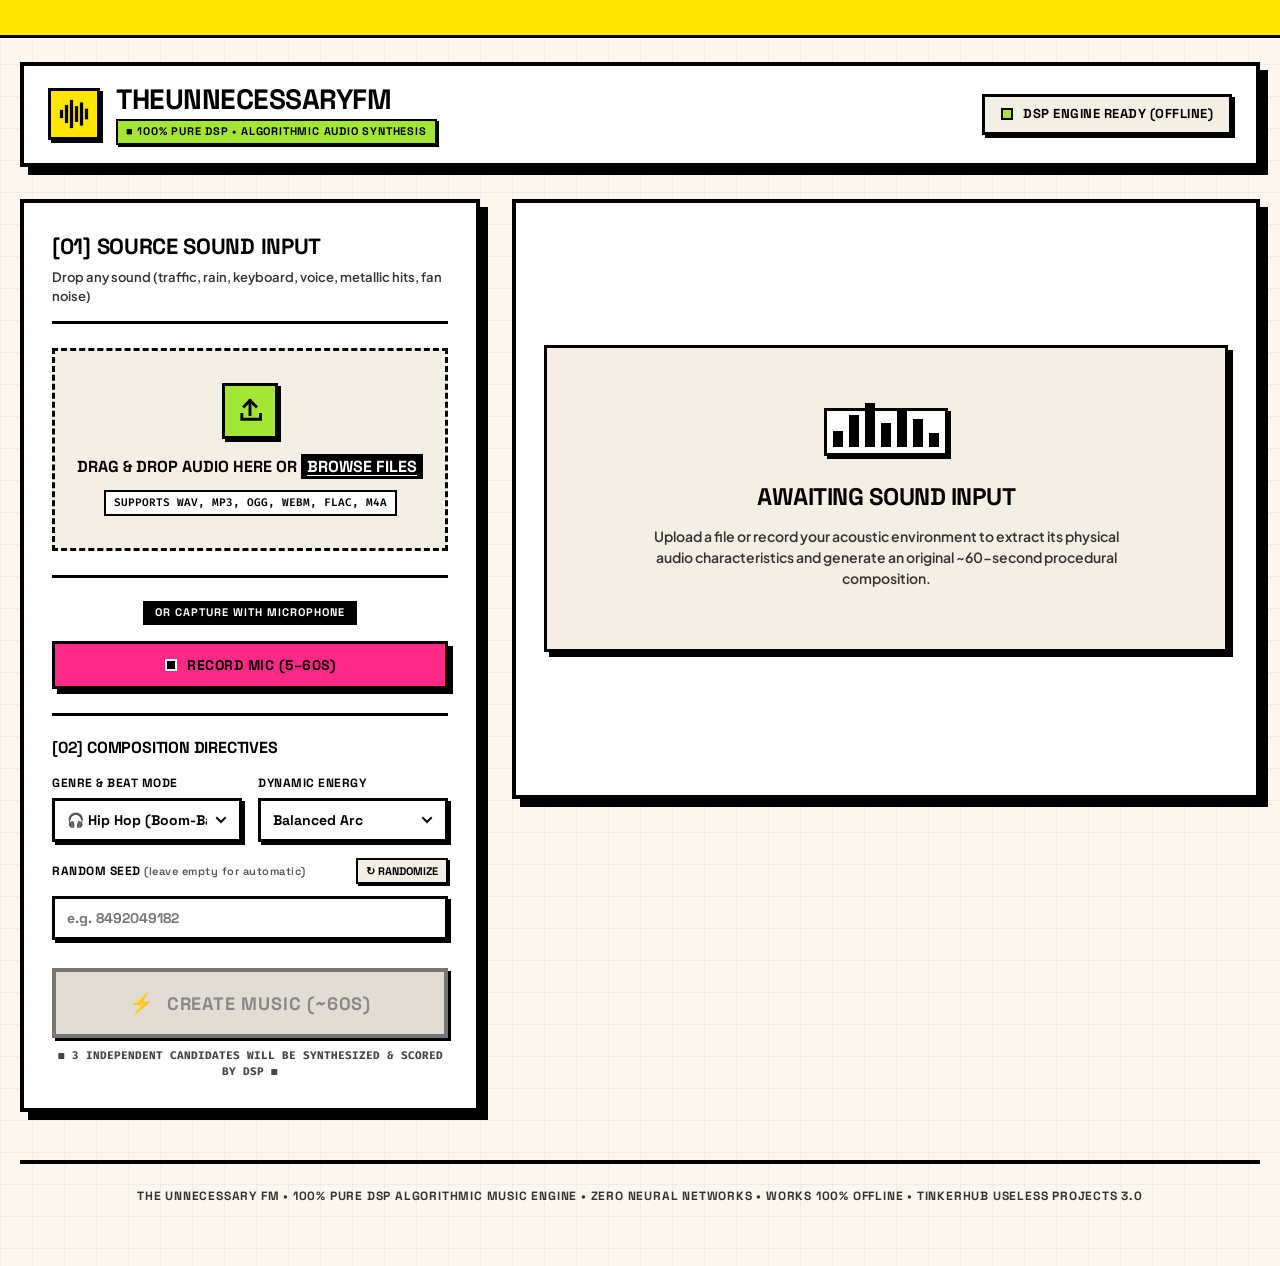
==== frontend/index.html @ 25e58068 "feat: added hiphop and other modes Co-Authored-By: Nayana Pottekad <261432731+nayanapottekkad@users." ====
<!DOCTYPE html>
<html lang="en">

<head>
  <meta charset="UTF-8">
  <meta name="viewport" content="width=device-width, initial-scale=1.0">
  <title>TheUnnecessaryFM — 100% Algorithmic Procedural Audio Transformer</title>
  <meta name="description"
    content="Converts any arbitrary noise or audio recording into an enjoyable ~1-minute musical composition using only DSP, signal processing, and procedural music generation. No AI, no neural models.">
  <link rel="preconnect" href="https://fonts.googleapis.com">
  <link rel="preconnect" href="https://fonts.gstatic.com" crossorigin>
  <link
    href="https://fonts.googleapis.com/css2?family=Fira+Code:wght@500;600;700&family=Plus+Jakarta+Sans:wght@500;600;700;800&family=Space+Grotesk:wght@500;700;800;900&display=swap"
    rel="stylesheet">
  <link rel="stylesheet" href="style.css">
</head>

<body>
  <!-- Neo-Brutalist Marquee / Ticker Header -->
  <div class="marquee-banner">
    <div class="marquee-content">
      &#x26A1; THE UNNECESSARY FM &bull; 100% PURE DSP &bull; ZERO NEURAL NETWORKS &bull; ZERO AI HALLUCINATIONS &bull; ARBITRARY NOISE IN &rarr; ~60S COMPOSITION OUT &bull; PROCEDURAL HARMONIC SYNTHESIS &bull; 100% OFFLINE &bull; TINKERHUB USELESS PROJECTS 3.0 &bull;
    </div>
  </div>

  <!-- Toast Notification Container -->
  <div id="toastContainer" class="toast-container" aria-live="polite"></div>

  <div class="app-container">
    <!-- Main App Navigation / Header -->
    <header class="app-header">
      <div class="brand">
        <div class="brand-icon">
          <svg viewBox="0 0 24 24" fill="none" stroke="currentColor" stroke-width="2.6" stroke-linecap="square"
            stroke-linejoin="miter">
            <path d="M2 10v4"></path>
            <path d="M6 6v12"></path>
            <path d="M10 2v20"></path>
            <path d="M14 7v10"></path>
            <path d="M18 4v16"></path>
            <path d="M22 9v6"></path>
          </svg>
        </div>
        <div class="brand-text">
          <h1>TheUnnecessaryFM</h1>
          <span class="badge badge-dsp">&#9632; 100% PURE DSP &bull; ALGORITHMIC AUDIO SYNTHESIS</span>
        </div>
      </div>
      <div class="header-status">
        <span class="status-indicator"></span>
        <span class="status-label">DSP ENGINE READY (OFFLINE)</span>
      </div>
    </header>

    <!-- Main Content Grid -->
    <main class="main-content">
      <!-- Left Column: Input & Directives -->
      <section class="card input-card">
        <div class="card-header">
          <h2>[01] SOURCE SOUND INPUT</h2>
          <p class="subtitle">Drop any sound (traffic, rain, keyboard, voice, metallic hits, fan noise)</p>
        </div>

        <!-- Drop Zone / File Input -->
        <div class="drop-zone" id="dropZone">
          <input type="file" id="audioFileInput" accept="audio/*,video/*" class="file-input-hidden">
          <div class="drop-zone-content" id="dropZoneContent">
            <div class="upload-icon-circle">
              <svg viewBox="0 0 24 24" fill="none" stroke="currentColor" stroke-width="2.5" stroke-linecap="square"
                stroke-linejoin="miter">
                <path d="M21 15v4H5v-4"></path>
                <polyline points="17 8 12 3 7 8"></polyline>
                <line x1="12" y1="3" x2="12" y2="15"></line>
              </svg>
            </div>
            <p class="drop-prompt"><strong>DRAG &amp; DROP AUDIO HERE</strong> OR <span class="highlight">BROWSE FILES</span></p>
            <span class="file-hint">SUPPORTS WAV, MP3, OGG, WEBM, FLAC, M4A</span>
          </div>

          <!-- File Info Pill (Shown when file is chosen) -->
          <div class="selected-file-pill hidden" id="selectedFilePill">
            <span class="file-icon">&#9835;</span>
            <div class="file-details">
              <span class="selected-name" id="selectedFileName">filename.wav</span>
              <span class="selected-size" id="selectedFileSize">0.0 MB</span>
            </div>
            <button type="button" class="btn-remove" id="btnRemoveFile" title="Remove File">&times;</button>
          </div>
        </div>

        <!-- Microphone Recording Section -->
        <div class="mic-section">
          <div class="mic-header">
            <span class="divider-text">OR CAPTURE WITH MICROPHONE</span>
          </div>
          <div class="mic-controls">
            <button type="button" class="btn btn-mic" id="btnRecord">
              <span class="record-dot"></span>
              <span id="recordBtnText">Record Mic (5–60s)</span>
            </button>
            <div class="rec-timer hidden" id="recTimer">
              <span class="rec-pulse"></span>
              <span id="recTimeDisplay">00:00</span>
              <span class="rec-max">/ 01:00 MAX</span>
            </div>
          </div>
          <canvas id="liveMicCanvas" class="live-mic-canvas hidden" width="360" height="44"></canvas>
        </div>

        <!-- Composition Parameters -->
        <div class="params-section">
          <h3>[02] COMPOSITION DIRECTIVES</h3>
          <div class="param-grid">
            <div class="param-group">
              <label for="beatSelect">Genre &amp; Beat Mode</label>
              <select id="beatSelect" class="form-select">
                <option value="hiphop" selected>&#x1F3A7; Hip Hop (Boom-Bap, Lo-Fi &amp; Swung Chops)</option>
                <option value="rap">&#x1F525; Rap / Trap (808 Sub-Bass, Rolling Hats &amp; Claps)</option>
                <option value="pop">&#x2728; Pop (Punchy 4-on-the-Floor, Hooks &amp; Disco Pulse)</option>
                <option value="minimal">&#x1F9E9; Minimal (Atmospheric 40-60% Groove)</option>
                <option value="rhythmic">&#x1F941; Rhythmic Pulse (Driving Upbeat)</option>
                <option value="light_percussion">&#x1F3B6; Light Percussion (Organic Foley)</option>
                <option value="none">&#x1F30C; No Drums (Ambient Drone)</option>
              </select>
            </div>

            <div class="param-group">
              <label for="energySelect">Dynamic Energy</label>
              <select id="energySelect" class="form-select">
                <option value="balanced" selected>Balanced Arc</option>
                <option value="low">Subtle &amp; Ambient</option>
                <option value="high">High Dynamics</option>
              </select>
            </div>
          </div>

          <div class="param-group seed-group">
            <div class="seed-header">
              <label for="seedInput">Random Seed <span class="label-hint">(leave empty for automatic)</span></label>
              <button type="button" class="btn-text-action" id="btnRandomizeSeed">&#x21bb; Randomize</button>
            </div>
            <input type="number" id="seedInput" class="form-input" placeholder="e.g. 8492049182">
          </div>
        </div>

        <!-- Generate CTA Button -->
        <div class="action-section">
          <button type="button" class="btn btn-generate" id="btnGenerate" disabled>
            <span class="btn-sparkle">&#x26A1;</span>
            <span>CREATE MUSIC (~60s)</span>
          </button>
          <div class="generate-subtext">&#9632; 3 independent candidates will be synthesized &amp; scored by DSP &#9632;</div>
        </div>
      </section>

      <!-- Right Column: Results & DNA Visualizer -->
      <section class="card result-card" id="resultCard">
        <!-- Initial Empty Placeholder -->
        <div class="empty-state" id="emptyState">
          <div class="empty-visual">
            <div class="sound-bars">
              <span></span><span></span><span></span><span></span><span></span><span></span><span></span>
            </div>
          </div>
          <h3>Awaiting Sound Input</h3>
          <p>Upload a file or record your acoustic environment to extract its physical audio characteristics and generate an original ~60-second procedural composition.</p>
        </div>

        <!-- Processing State -->
        <div class="processing-state hidden" id="processingState">
          <div class="spinner-container">
            <div class="circular-spinner"></div>
            <span class="progress-percent" id="progressPercent">15%</span>
          </div>
          <h3 id="progressStage">Analyzing spectral, harmonic &amp; rhythmic DNA...</h3>
          <p class="processing-hint">Rendering resonant filter banks, granular clouds, and multi-track stems across 3 candidate variations.</p>
          <div class="progress-bar-track">
            <div class="progress-bar-fill" id="progressBarFill"></div>
          </div>
        </div>

        <!-- Active Results Display -->
        <div class="results-display hidden" id="resultsDisplay">
          <!-- Candidate Switcher Header -->
          <div class="candidate-bar">
            <span class="candidate-title">COMPOSITION CANDIDATES:</span>
            <div class="candidate-tabs" id="candidateTabs">
              <button type="button" class="cand-tab active" data-index="0">Candidate A <span
                  class="tag-winner">WINNER</span></button>
              <button type="button" class="cand-tab" data-index="1">Candidate B</button>
              <button type="button" class="cand-tab" data-index="2">Candidate C</button>
            </div>
          </div>

          <!-- Winner / Active Candidate Info Banner -->
          <div class="composition-meta-banner">
            <div class="meta-item">
              <span class="meta-label">GENRE MODE</span>
              <span class="meta-val highlight" id="metaGenre">Hip Hop</span>
            </div>
            <div class="meta-item">
              <span class="meta-label">TEMPO</span>
              <span class="meta-val" id="metaTempo">94 BPM</span>
            </div>
            <div class="meta-item">
              <span class="meta-label">SCALE</span>
              <span class="meta-val highlight" id="metaScale">D Minor</span>
            </div>
            <div class="meta-item">
              <span class="meta-label">DURATION</span>
              <span class="meta-val" id="metaDuration">61.5 sec</span>
            </div>
            <div class="meta-item">
              <span class="meta-label">SOURCE MATERIAL</span>
              <span class="meta-val tag-winner" id="metaSourceRatio">100%</span>
            </div>
            <div class="meta-item">
              <span class="meta-label">SYNTHETIC</span>
              <span class="meta-val" id="metaSynthRatio">0%</span>
            </div>
            <div class="meta-item">
              <span class="meta-label">DSP SCORE</span>
              <span class="meta-val score-val" id="metaScore">68.4 / 100</span>
            </div>
            <div class="meta-item">
              <span class="meta-label">SEED</span>
              <span class="meta-val code-font" id="metaSeed">49201948</span>
            </div>
          </div>

          <!-- Dual Waveforms: Source vs Transformed -->
          <div class="waveforms-container">
            <!-- Source Waveform -->
            <div class="waveform-block source-block">
              <div class="wf-header">
                <span class="wf-title">
                  <span class="wf-tag tag-src">SOURCE AUDIO</span>
                  <span id="srcNameDisplay">rain_sample.wav</span>
                </span>
                <span class="wf-time" id="srcTimeDisplay">00:00 / 00:00</span>
              </div>
              <div class="wf-canvas-wrapper" id="srcCanvasWrapper">
                <canvas id="srcWaveformCanvas" width="700" height="70"></canvas>
                <div class="playhead" id="srcPlayhead"></div>
              </div>
              <div class="wf-controls">
                <button type="button" class="btn-play-small" id="btnPlaySource">
                  <span id="srcPlayIcon">&#9658;</span> <span id="srcPlayText">Play Source</span>
                </button>
              </div>
            </div>

            <div class="transformation-arrow">
              <span class="arrow-line"></span>
              <span class="arrow-badge">&darr; 100% ALGORITHMIC DSP TRANSFORMATION &darr;</span>
              <span class="arrow-line"></span>
            </div>

            <!-- Result Musical Waveform -->
            <div class="waveform-block result-block">
              <div class="wf-header">
                <span class="wf-title">
                  <span class="wf-tag tag-res">TRANSFORMED COMPOSITION</span>
                  <span id="resFormDisplay">Intro &rarr; A &rarr; B &rarr; A &rarr; Outro</span>
                </span>
                <span class="wf-time" id="resTimeDisplay">00:00 / 01:00</span>
              </div>
              <div class="wf-canvas-wrapper" id="resCanvasWrapper">
                <canvas id="resWaveformCanvas" width="700" height="90"></canvas>
                <div class="playhead" id="resPlayhead"></div>
              </div>
              <div class="wf-controls main-controls">
                <button type="button" class="btn btn-play-main" id="btnPlayResult">
                  <span id="resPlayIcon">&#9658;</span> <span id="resPlayText">Play Composition</span>
                </button>
                <a id="btnDownload" class="btn btn-download" download="unnecessaryfm_composition.wav" href="#">
                  &#x2913; Download Master WAV
                </a>
              </div>
            </div>
          </div>

          <!-- Acoustic DNA Panel -->
          <div class="dna-panel">
            <div class="dna-header">
              <h3>Acoustic DNA Analysis &amp; Stems</h3>
              <span class="category-pill" id="catPill">TEXTURAL</span>
            </div>

            <div class="dna-grid">
              <!-- Feature Meters -->
              <div class="dna-meters">
                <div class="meter-row">
                  <span class="m-label">Rhythmic Density</span>
                  <div class="meter-bar">
                    <div class="meter-fill" id="meterRhythm" style="width: 30%;"></div>
                  </div>
                  <span class="m-val" id="valRhythm">0.40</span>
                </div>
                <div class="meter-row">
                  <span class="m-label">Harmonicity</span>
                  <div class="meter-bar">
                    <div class="meter-fill fill-cyan" id="meterHarmonic" style="width: 65%;"></div>
                  </div>
                  <span class="m-val" id="valHarmonic">0.65</span>
                </div>
                <div class="meter-row">
                  <span class="m-label">Noisiness / Texture</span>
                  <div class="meter-bar">
                    <div class="meter-fill fill-amber" id="meterTexture" style="width: 80%;"></div>
                  </div>
                  <span class="m-val" id="valTexture">0.80</span>
                </div>
                <div class="meter-row">
                  <span class="m-label">Spectral Brightness</span>
                  <div class="meter-bar">
                    <div class="meter-fill fill-purple" id="meterEnergy" style="width: 50%;"></div>
                  </div>
                  <span class="m-val" id="valEnergy">0.50</span>
                </div>
              </div>

              <!-- Composition Breakdown -->
              <div class="dna-breakdown">
                <ul class="breakdown-list">
                  <li><strong>Detected Pitch:</strong> <span id="dnaDetectedPitch">None (Tuned Resonators Applied)</span></li>
                  <li><strong>Source Stems:</strong> <span id="dnaActiveStems">Source Bed, Movement, Organic Groove, Accents, Resonance</span></li>
                  <li><strong>Source Palette:</strong> <span id="dnaPaletteSlices">48 slices (Impacts, Pulses, Movements, Beds)</span></li>
                  <li><strong>Classification Logic:</strong> <span id="dnaClassReason">High spectral flatness &amp; low harmonicity</span></li>
                  <li><strong>Arrangement Form:</strong> <span id="dnaFormName">Atmosphere &rarr; Pulse &rarr; Space &rarr; Climax &rarr; Resolution</span></li>
                </ul>
              </div>
            </div>
          </div>

          <!-- Regenerate / Variation Button -->
          <div class="regenerate-bar">
            <button type="button" class="btn btn-secondary" id="btnRegenerateNew">
              &#x21bb; Generate 3 New Variations from this Source
            </button>
          </div>
        </div>
      </section>
    </main>

    <!-- Hidden Audio Elements -->
    <audio id="sourceAudioPlayer" preload="auto"></audio>
    <audio id="resultAudioPlayer" preload="auto"></audio>

    <!-- App Footer -->
    <footer class="app-footer">
      <p>THE UNNECESSARY FM &bull; 100% PURE DSP ALGORITHMIC MUSIC ENGINE &bull; ZERO NEURAL NETWORKS &bull; WORKS 100% OFFLINE &bull; TINKERHUB USELESS PROJECTS 3.0</p>
    </footer>
  </div>

  <script src="app.js"></script>
</body>

</html>
---- frontend/style.css ----
/* ==========================================================================
   THE UNNECESSARY FM — AUTHENTIC NEO-BRUTALIST DESIGN SYSTEM
   Thick black borders • Hard offset shadows • Zero border-radius
   Flat solid colors • High contrast • Chunky physical micro-interactions
   ========================================================================== */

/* --------------------------------------------------------------------------
   0. DESIGN TOKENS & VARIABLES
   -------------------------------------------------------------------------- */
:root {
  /* Surface & Background */
  --bg-page: #fbf7ee;
  --bg-card: #ffffff;
  --bg-subtle: #f4efe4;
  --bg-alt: #eee8d8;
  
  /* Primary & Borders */
  --black: #000000;
  --white: #ffffff;
  --border-thick: 3px solid #000000;
  --border-hero: 4px solid #000000;
  --border-sm: 2px solid #000000;

  /* Hard Offset Shadows */
  --shadow-xs: 2px 2px 0 #000000;
  --shadow-sm: 3px 3px 0 #000000;
  --shadow-md: 5px 5px 0 #000000;
  --shadow-lg: 8px 8px 0 #000000;
  --shadow-xl: 12px 12px 0 #000000;

  /* Neo-Brutalist Color Palette */
  --yellow: #ffe600;
  --lime: #a3e635;
  --blue: #0052ff;
  --pink: #ff2a85;
  --orange: #ff6b00;
  --red: #ff3333;
  --green: #16a34a;

  /* Typography */
  --font-heading: 'Space Grotesk', 'Outfit', -apple-system, BlinkMacSystemFont, sans-serif;
  --font-body: 'Plus Jakarta Sans', 'Space Grotesk', -apple-system, BlinkMacSystemFont, sans-serif;
  --font-mono: 'Fira Code', monospace;

  /* Radius: Strictly Zero */
  --radius: 0px;
}

/* --------------------------------------------------------------------------
   1. GLOBAL RESET & BASE STYLES
   -------------------------------------------------------------------------- */
*, *::before, *::after {
  box-sizing: border-box;
  margin: 0;
  padding: 0;
  border-radius: 0 !important; /* Strict Neo-Brutalist zero radius */
}

html {
  font-size: 16px;
  scroll-behavior: smooth;
  -webkit-text-size-adjust: 100%;
}

body {
  background-color: var(--bg-page);
  color: var(--black);
  font-family: var(--font-body);
  font-weight: 500;
  line-height: 1.45;
  min-height: 100vh;
  position: relative;
  overflow-x: hidden;
  /* Subtle brutalist grid pattern */
  background-image: 
    linear-gradient(to right, rgba(0, 0, 0, 0.04) 1px, transparent 1px),
    linear-gradient(to bottom, rgba(0, 0, 0, 0.04) 1px, transparent 1px);
  background-size: 32px 32px;
}

/* Utility Helpers */
.hidden {
  display: none !important;
}

/* --------------------------------------------------------------------------
   2. NEO-BRUTALIST MARQUEE / TICKER BANNER
   -------------------------------------------------------------------------- */
.marquee-banner {
  background: var(--yellow);
  color: var(--black);
  border-bottom: var(--border-thick);
  font-family: var(--font-heading);
  font-weight: 800;
  font-size: 13px;
  text-transform: uppercase;
  letter-spacing: 1px;
  padding: 8px 0;
  overflow: hidden;
  white-space: nowrap;
  display: flex;
  user-select: none;
}

.marquee-content {
  display: inline-block;
  animation: marquee-scroll 24s linear infinite;
  padding-left: 100%;
}

@keyframes marquee-scroll {
  0% { transform: translate3d(0, 0, 0); }
  100% { transform: translate3d(-100%, 0, 0); }
}

/* --------------------------------------------------------------------------
   3. APP CONTAINER & LAYOUT
   -------------------------------------------------------------------------- */
.app-container {
  max-width: 1400px;
  margin: 0 auto;
  padding: 24px 20px 60px;
  position: relative;
  z-index: 1;
}

/* --------------------------------------------------------------------------
   4. NAVIGATION / APP HEADER
   -------------------------------------------------------------------------- */
.app-header {
  display: flex;
  justify-content: space-between;
  align-items: center;
  background: var(--bg-card);
  border: var(--border-hero);
  box-shadow: var(--shadow-lg);
  padding: 18px 24px;
  margin-bottom: 32px;
  gap: 16px;
  flex-wrap: wrap;
}

.brand {
  display: flex;
  align-items: center;
  gap: 16px;
}

.brand-icon {
  width: 52px;
  height: 52px;
  background: var(--yellow);
  border: var(--border-thick);
  box-shadow: var(--shadow-sm);
  display: flex;
  align-items: center;
  justify-content: center;
  color: var(--black);
  flex-shrink: 0;
}

.brand-icon svg {
  width: 30px;
  height: 30px;
}

.brand-text h1 {
  font-family: var(--font-heading);
  font-size: 28px;
  font-weight: 800;
  text-transform: uppercase;
  letter-spacing: -0.5px;
  line-height: 1.1;
  color: var(--black);
}

.badge-dsp {
  font-family: var(--font-heading);
  font-size: 11px;
  font-weight: 800;
  letter-spacing: 0.8px;
  text-transform: uppercase;
  color: var(--black);
  background: var(--lime);
  border: var(--border-sm);
  box-shadow: 2px 2px 0 #000;
  padding: 3px 8px;
  display: inline-block;
  margin-top: 4px;
}

.header-status {
  display: flex;
  align-items: center;
  gap: 10px;
  background: var(--bg-subtle);
  border: var(--border-thick);
  box-shadow: var(--shadow-sm);
  padding: 8px 16px;
  font-family: var(--font-heading);
  font-weight: 700;
  font-size: 13px;
  text-transform: uppercase;
  letter-spacing: 0.5px;
}

.status-indicator {
  width: 12px;
  height: 12px;
  background: var(--lime);
  border: 2px solid var(--black);
  display: inline-block;
  animation: pulse-square 2s infinite ease-in-out;
}

@keyframes pulse-square {
  0%, 100% { transform: scale(1); }
  50% { transform: scale(1.15); background: var(--yellow); }
}

/* --------------------------------------------------------------------------
   5. MAIN GRID LAYOUT
   -------------------------------------------------------------------------- */
.main-content {
  display: grid;
  grid-template-columns: 460px 1fr;
  gap: 32px;
  align-items: start;
}

/* --------------------------------------------------------------------------
   6. CARDS (NEO-BRUTALIST BLOCKS)
   -------------------------------------------------------------------------- */
.card {
  background: var(--bg-card);
  border: var(--border-hero);
  box-shadow: var(--shadow-lg);
  padding: 28px;
  position: relative;
}

.card-header {
  border-bottom: var(--border-thick);
  padding-bottom: 16px;
  margin-bottom: 24px;
}

.card-header h2 {
  font-family: var(--font-heading);
  font-size: 22px;
  font-weight: 800;
  text-transform: uppercase;
  letter-spacing: -0.3px;
  color: var(--black);
  display: flex;
  align-items: center;
  gap: 8px;
}

.card-header .subtitle {
  font-size: 13px;
  font-weight: 600;
  color: #333333;
  margin-top: 6px;
  line-height: 1.4;
}

/* --------------------------------------------------------------------------
   7. FILE DROP ZONE & UPLOAD
   -------------------------------------------------------------------------- */
.drop-zone {
  background: var(--bg-subtle);
  border: 3px dashed var(--black);
  padding: 32px 20px;
  text-align: center;
  cursor: pointer;
  position: relative;
  transition: transform 0.15s ease, background 0.15s ease;
}

.drop-zone:hover,
.drop-zone.dragover {
  background: var(--yellow);
  border-style: solid;
  transform: translate(2px, 2px);
  box-shadow: var(--shadow-sm);
}

.file-input-hidden {
  display: none;
}

.upload-icon-circle {
  width: 56px;
  height: 56px;
  background: var(--lime);
  border: var(--border-thick);
  box-shadow: var(--shadow-sm);
  display: flex;
  align-items: center;
  justify-content: center;
  margin: 0 auto 16px;
  color: var(--black);
}

.upload-icon-circle svg {
  width: 28px;
  height: 28px;
}

.drop-prompt {
  font-family: var(--font-heading);
  font-size: 16px;
  font-weight: 700;
  color: var(--black);
  margin-bottom: 6px;
}

.drop-prompt .highlight {
  background: var(--black);
  color: var(--white);
  padding: 2px 6px;
  text-decoration: underline;
  text-underline-offset: 3px;
}

.file-hint {
  display: inline-block;
  font-family: var(--font-mono);
  font-size: 11px;
  font-weight: 600;
  background: var(--white);
  border: var(--border-sm);
  padding: 3px 8px;
  margin-top: 6px;
  text-transform: uppercase;
}

/* Selected File Pill */
.selected-file-pill {
  background: var(--lime);
  border: var(--border-thick);
  box-shadow: var(--shadow-md);
  padding: 14px 16px;
  display: flex;
  align-items: center;
  gap: 12px;
  text-align: left;
}

.file-icon {
  font-size: 24px;
  background: var(--white);
  border: var(--border-sm);
  width: 36px;
  height: 36px;
  display: flex;
  align-items: center;
  justify-content: center;
  flex-shrink: 0;
}

.file-details {
  flex: 1;
  overflow: hidden;
}

.selected-name {
  display: block;
  font-family: var(--font-heading);
  font-weight: 800;
  font-size: 14px;
  white-space: nowrap;
  overflow: hidden;
  text-overflow: ellipsis;
  color: var(--black);
}

.selected-size {
  display: block;
  font-family: var(--font-mono);
  font-size: 12px;
  font-weight: 700;
  color: #222;
}

.btn-remove {
  background: var(--red);
  color: var(--black);
  border: var(--border-thick);
  box-shadow: var(--shadow-xs);
  width: 32px;
  height: 32px;
  font-size: 20px;
  font-weight: 900;
  cursor: pointer;
  display: flex;
  align-items: center;
  justify-content: center;
  transition: transform 0.1s ease, box-shadow 0.1s ease;
}

.btn-remove:hover {
  transform: translate(1px, 1px);
  box-shadow: 1px 1px 0 #000;
}

.btn-remove:active {
  transform: translate(2px, 2px);
  box-shadow: 0 0 0 #000;
}

/* --------------------------------------------------------------------------
   8. MICROPHONE RECORDING SECTION
   -------------------------------------------------------------------------- */
.mic-section {
  margin-top: 24px;
  border-top: var(--border-thick);
  padding-top: 20px;
}

.mic-header {
  text-align: center;
  position: relative;
  margin-bottom: 16px;
}

.divider-text {
  background: var(--black);
  color: var(--white);
  font-family: var(--font-heading);
  font-size: 11px;
  font-weight: 800;
  letter-spacing: 1px;
  text-transform: uppercase;
  padding: 4px 12px;
  display: inline-block;
}

.mic-controls {
  display: flex;
  align-items: center;
  gap: 12px;
  flex-wrap: wrap;
}

.btn-mic {
  background: var(--pink);
  color: var(--black);
  border: var(--border-thick);
  box-shadow: var(--shadow-md);
  font-family: var(--font-heading);
  font-size: 14px;
  font-weight: 800;
  text-transform: uppercase;
  letter-spacing: 0.5px;
  padding: 12px 18px;
  display: flex;
  align-items: center;
  gap: 10px;
  cursor: pointer;
  flex: 1;
  justify-content: center;
  transition: transform 0.1s ease, box-shadow 0.1s ease;
}

.btn-mic:hover {
  transform: translate(2px, 2px);
  box-shadow: var(--shadow-sm);
  background: #ff4797;
}

.btn-mic:active {
  transform: translate(5px, 5px);
  box-shadow: 0 0 0 #000;
}

.btn-mic.recording {
  background: var(--red);
  color: var(--white);
  animation: pulse-bg 1s infinite alternate;
}

@keyframes pulse-bg {
  from { background: var(--red); }
  to { background: #cc0000; }
}

.record-dot {
  width: 12px;
  height: 12px;
  background: var(--black);
  border: 2px solid var(--white);
  display: inline-block;
}

.btn-mic.recording .record-dot {
  background: var(--white);
  border-color: var(--black);
}

.rec-timer {
  background: var(--white);
  border: var(--border-thick);
  box-shadow: var(--shadow-sm);
  padding: 8px 12px;
  display: flex;
  align-items: center;
  gap: 8px;
  font-family: var(--font-mono);
  font-weight: 700;
  font-size: 13px;
}

.rec-pulse {
  width: 8px;
  height: 8px;
  background: var(--red);
  border: 1px solid var(--black);
}

.rec-max {
  color: #666;
  font-size: 11px;
}

.live-mic-canvas {
  width: 100%;
  height: 44px;
  border: var(--border-thick);
  box-shadow: var(--shadow-sm);
  background: var(--white);
  margin-top: 12px;
  display: block;
}

/* --------------------------------------------------------------------------
   9. PARAMETERS & FORM CONTROLS
   -------------------------------------------------------------------------- */
.params-section {
  margin-top: 24px;
  border-top: var(--border-thick);
  padding-top: 20px;
}

.params-section h3 {
  font-family: var(--font-heading);
  font-size: 16px;
  font-weight: 800;
  text-transform: uppercase;
  letter-spacing: -0.2px;
  margin-bottom: 16px;
  display: flex;
  align-items: center;
  gap: 8px;
}

.param-grid {
  display: grid;
  grid-template-columns: 1fr 1fr;
  gap: 16px;
  margin-bottom: 16px;
}

.param-group {
  display: flex;
  flex-direction: column;
  gap: 6px;
}

.param-group label {
  font-family: var(--font-heading);
  font-size: 12px;
  font-weight: 800;
  text-transform: uppercase;
  letter-spacing: 0.5px;
  color: var(--black);
}

.label-hint {
  font-weight: 600;
  font-size: 11px;
  color: #555;
  text-transform: none;
}

.form-select,
.form-input {
  background: var(--white);
  border: var(--border-thick);
  box-shadow: var(--shadow-sm);
  font-family: var(--font-heading);
  font-size: 14px;
  font-weight: 700;
  color: var(--black);
  padding: 10px 12px;
  outline: none;
  transition: transform 0.1s ease, background 0.1s ease;
  width: 100%;
}

.form-select {
  cursor: pointer;
  appearance: none;
  background-image: url("data:image/svg+xml,%3Csvg xmlns='http://www.w3.org/2000/svg' width='16' height='16' viewBox='0 0 24 24' fill='none' stroke='%23000000' stroke-width='3' stroke-linecap='square' stroke-linejoin='miter'%3E%3Cpath d='m6 9 6 6 6-6'/%3E%3C/svg%3E");
  background-repeat: no-repeat;
  background-position: right 10px center;
  background-size: 16px;
  padding-right: 32px;
}

.form-select:focus,
.form-input:focus {
  background: var(--yellow);
  box-shadow: var(--shadow-md);
  transform: translate(-1px, -1px);
}

.seed-group {
  margin-top: 4px;
}

.seed-header {
  display: flex;
  justify-content: space-between;
  align-items: center;
  margin-bottom: 6px;
}

.btn-text-action {
  background: var(--bg-subtle);
  border: var(--border-sm);
  box-shadow: var(--shadow-xs);
  font-family: var(--font-heading);
  font-size: 11px;
  font-weight: 800;
  text-transform: uppercase;
  padding: 4px 8px;
  cursor: pointer;
  color: var(--black);
  transition: transform 0.1s ease;
}

.btn-text-action:hover {
  background: var(--yellow);
  transform: translate(1px, 1px);
  box-shadow: 1px 1px 0 #000;
}

.btn-text-action:active {
  transform: translate(2px, 2px);
  box-shadow: 0 0 0 #000;
}

/* --------------------------------------------------------------------------
   10. PRIMARY CTA BUTTON (HERO ACTION)
   -------------------------------------------------------------------------- */
.action-section {
  margin-top: 28px;
}

.btn-generate {
  width: 100%;
  background: var(--yellow);
  color: var(--black);
  border: var(--border-hero);
  box-shadow: var(--shadow-lg);
  font-family: var(--font-heading);
  font-size: 18px;
  font-weight: 900;
  text-transform: uppercase;
  letter-spacing: 0.8px;
  padding: 18px 24px;
  display: flex;
  align-items: center;
  justify-content: center;
  gap: 12px;
  cursor: pointer;
  transition: transform 0.1s ease, box-shadow 0.1s ease, background 0.15s ease;
}

.btn-generate:hover:not(:disabled) {
  transform: translate(3px, 3px);
  box-shadow: var(--shadow-md);
  background: #ffec33;
}

.btn-generate:active:not(:disabled) {
  transform: translate(8px, 8px);
  box-shadow: 0 0 0 #000;
}

.btn-generate:disabled {
  background: #e2ddd3;
  color: #888;
  border-color: #777;
  box-shadow: var(--shadow-sm);
  cursor: not-allowed;
}

.btn-sparkle {
  font-size: 20px;
}

.generate-subtext {
  font-family: var(--font-mono);
  font-size: 11px;
  font-weight: 700;
  text-align: center;
  color: #444;
  margin-top: 10px;
  text-transform: uppercase;
}

/* --------------------------------------------------------------------------
   11. RESULT CARD & EMPTY STATE
   -------------------------------------------------------------------------- */
.result-card {
  min-height: 600px;
  display: flex;
  flex-direction: column;
}

.empty-state {
  display: flex;
  flex-direction: column;
  align-items: center;
  justify-content: center;
  text-align: center;
  padding: 60px 30px;
  margin: auto 0;
  background: var(--bg-subtle);
  border: var(--border-thick);
  box-shadow: var(--shadow-md);
}

.empty-visual {
  margin-bottom: 24px;
}

.sound-bars {
  display: flex;
  align-items: flex-end;
  gap: 6px;
  height: 48px;
  padding: 6px;
  background: var(--white);
  border: var(--border-thick);
  box-shadow: var(--shadow-sm);
}

.sound-bars span {
  display: inline-block;
  width: 10px;
  background: var(--black);
  height: 12px;
}

.sound-bars span:nth-child(1) { height: 16px; animation: bounce-bar 1.2s infinite ease-in-out; }
.sound-bars span:nth-child(2) { height: 32px; animation: bounce-bar 1.0s infinite ease-in-out 0.2s; }
.sound-bars span:nth-child(3) { height: 44px; animation: bounce-bar 0.9s infinite ease-in-out 0.1s; }
.sound-bars span:nth-child(4) { height: 24px; animation: bounce-bar 1.3s infinite ease-in-out 0.4s; }
.sound-bars span:nth-child(5) { height: 38px; animation: bounce-bar 1.1s infinite ease-in-out 0.3s; }
.sound-bars span:nth-child(6) { height: 28px; animation: bounce-bar 0.8s infinite ease-in-out 0.5s; }
.sound-bars span:nth-child(7) { height: 14px; animation: bounce-bar 1.4s infinite ease-in-out 0.2s; }

@keyframes bounce-bar {
  0%, 100% { transform: scaleY(0.4); }
  50% { transform: scaleY(1); background: var(--yellow); }
}

.empty-state h3 {
  font-family: var(--font-heading);
  font-size: 24px;
  font-weight: 800;
  text-transform: uppercase;
  letter-spacing: -0.5px;
  margin-bottom: 12px;
}

.empty-state p {
  font-size: 14px;
  font-weight: 600;
  max-width: 500px;
  color: #333;
  line-height: 1.5;
}

/* --------------------------------------------------------------------------
   12. PROCESSING STATE (NEO-BRUTALIST LOADER)
   -------------------------------------------------------------------------- */
.processing-state {
  display: flex;
  flex-direction: column;
  align-items: center;
  justify-content: center;
  text-align: center;
  padding: 60px 30px;
  margin: auto 0;
  background: var(--bg-subtle);
  border: var(--border-thick);
  box-shadow: var(--shadow-md);
}

.spinner-container {
  position: relative;
  width: 90px;
  height: 90px;
  margin-bottom: 24px;
  display: flex;
  align-items: center;
  justify-content: center;
}

.circular-spinner {
  width: 100%;
  height: 100%;
  background: var(--yellow);
  border: var(--border-hero);
  box-shadow: var(--shadow-md);
  animation: rotate-square 2s infinite ease-in-out;
}

@keyframes rotate-square {
  0% { transform: rotate(0deg); }
  25% { transform: rotate(90deg); background: var(--pink); }
  50% { transform: rotate(180deg); background: var(--lime); }
  75% { transform: rotate(270deg); background: var(--blue); }
  100% { transform: rotate(360deg); background: var(--yellow); }
}

.progress-percent {
  position: absolute;
  font-family: var(--font-mono);
  font-size: 16px;
  font-weight: 900;
  color: var(--black);
  background: var(--white);
  border: var(--border-sm);
  padding: 2px 6px;
  box-shadow: 2px 2px 0 #000;
}

.processing-state h3 {
  font-family: var(--font-heading);
  font-size: 20px;
  font-weight: 800;
  text-transform: uppercase;
  margin-bottom: 8px;
}

.processing-hint {
  font-size: 13px;
  font-weight: 600;
  color: #444;
  max-width: 520px;
  margin-bottom: 24px;
}

.progress-bar-track {
  width: 100%;
  max-width: 480px;
  height: 24px;
  background: var(--white);
  border: var(--border-thick);
  box-shadow: var(--shadow-sm);
  position: relative;
  overflow: hidden;
}

.progress-bar-fill {
  height: 100%;
  background: var(--lime);
  border-right: var(--border-thick);
  width: 10%;
  transition: width 0.3s ease;
}

/* --------------------------------------------------------------------------
   13. RESULTS DISPLAY & CANDIDATE TABS
   -------------------------------------------------------------------------- */
.results-display {
  display: flex;
  flex-direction: column;
  gap: 24px;
}

.candidate-bar {
  display: flex;
  align-items: center;
  justify-content: space-between;
  gap: 16px;
  flex-wrap: wrap;
  border-bottom: var(--border-thick);
  padding-bottom: 16px;
}

.candidate-title {
  font-family: var(--font-heading);
  font-size: 14px;
  font-weight: 900;
  text-transform: uppercase;
  letter-spacing: 0.8px;
  background: var(--black);
  color: var(--white);
  padding: 4px 10px;
}

.candidate-tabs {
  display: flex;
  gap: 12px;
  flex-wrap: wrap;
}

.cand-tab {
  background: var(--white);
  color: var(--black);
  border: var(--border-thick);
  box-shadow: var(--shadow-sm);
  font-family: var(--font-heading);
  font-size: 13px;
  font-weight: 800;
  text-transform: uppercase;
  padding: 8px 16px;
  cursor: pointer;
  display: flex;
  align-items: center;
  gap: 8px;
  transition: transform 0.1s ease, box-shadow 0.1s ease, background 0.1s ease;
}

.cand-tab:hover {
  transform: translate(1px, 1px);
  box-shadow: 2px 2px 0 #000;
  background: var(--bg-subtle);
}

.cand-tab.active {
  background: var(--yellow);
  box-shadow: var(--shadow-md);
  transform: translate(-1px, -1px);
}

.tag-winner {
  background: var(--lime);
  color: var(--black);
  border: var(--border-sm);
  font-size: 10px;
  font-weight: 900;
  padding: 1px 6px;
  letter-spacing: 0.5px;
}

/* --------------------------------------------------------------------------
   14. COMPOSITION KPI / META BANNER
   -------------------------------------------------------------------------- */
.composition-meta-banner {
  display: grid;
  grid-template-columns: repeat(auto-fit, minmax(130px, 1fr));
  gap: 12px;
}

.meta-item {
  background: var(--white);
  border: var(--border-thick);
  box-shadow: var(--shadow-sm);
  padding: 12px;
  display: flex;
  flex-direction: column;
  gap: 4px;
}

.meta-label {
  font-family: var(--font-heading);
  font-size: 10px;
  font-weight: 800;
  text-transform: uppercase;
  letter-spacing: 0.8px;
  color: #444;
}

.meta-val {
  font-family: var(--font-heading);
  font-size: 18px;
  font-weight: 900;
  color: var(--black);
  line-height: 1.1;
  word-break: break-all;
}

.meta-val.highlight {
  color: var(--blue);
}

.meta-val.score-val {
  color: var(--black);
  background: var(--yellow);
  border: var(--border-sm);
  padding: 2px 6px;
  display: inline-block;
  font-size: 15px;
}

.meta-val.code-font {
  font-family: var(--font-mono);
  font-size: 14px;
}

/* --------------------------------------------------------------------------
   15. WAVEFORMS & AUDIO PLAYBACK
   -------------------------------------------------------------------------- */
.waveforms-container {
  display: flex;
  flex-direction: column;
  gap: 16px;
}

.waveform-block {
  background: var(--white);
  border: var(--border-thick);
  box-shadow: var(--shadow-md);
  padding: 18px;
}

.source-block {
  background: var(--bg-subtle);
}

.result-block {
  background: var(--white);
  border-width: 4px;
  box-shadow: var(--shadow-lg);
}

.wf-header {
  display: flex;
  justify-content: space-between;
  align-items: center;
  margin-bottom: 12px;
  gap: 12px;
  flex-wrap: wrap;
}

.wf-title {
  display: flex;
  align-items: center;
  gap: 10px;
  font-family: var(--font-heading);
  font-size: 13px;
  font-weight: 800;
}

.wf-tag {
  font-size: 11px;
  font-weight: 900;
  text-transform: uppercase;
  padding: 3px 8px;
  border: var(--border-sm);
  letter-spacing: 0.5px;
}

.tag-src {
  background: var(--white);
  color: var(--black);
}

.tag-res {
  background: var(--lime);
  color: var(--black);
}

.wf-time {
  font-family: var(--font-mono);
  font-size: 12px;
  font-weight: 700;
  background: var(--white);
  border: var(--border-sm);
  padding: 2px 8px;
}

.wf-canvas-wrapper {
  position: relative;
  background: var(--white);
  border: var(--border-thick);
  cursor: pointer;
  overflow: hidden;
}

.wf-canvas-wrapper canvas {
  display: block;
  width: 100%;
}

.playhead {
  position: absolute;
  top: 0;
  bottom: 0;
  width: 3px;
  background: var(--black);
  pointer-events: none;
  z-index: 10;
  left: 0%;
}

.playhead::after {
  content: '';
  position: absolute;
  top: 0;
  left: -5px;
  width: 13px;
  height: 13px;
  background: var(--yellow);
  border: 2px solid var(--black);
}

.wf-controls {
  margin-top: 14px;
  display: flex;
  align-items: center;
  gap: 12px;
  flex-wrap: wrap;
}

.btn-play-small {
  background: var(--white);
  color: var(--black);
  border: var(--border-thick);
  box-shadow: var(--shadow-sm);
  font-family: var(--font-heading);
  font-size: 12px;
  font-weight: 800;
  text-transform: uppercase;
  padding: 8px 16px;
  cursor: pointer;
  display: flex;
  align-items: center;
  gap: 8px;
  transition: transform 0.1s ease, box-shadow 0.1s ease;
}

.btn-play-small:hover {
  background: var(--yellow);
  transform: translate(1px, 1px);
  box-shadow: 2px 2px 0 #000;
}

.btn-play-small:active {
  transform: translate(3px, 3px);
  box-shadow: 0 0 0 #000;
}

.transformation-arrow {
  display: flex;
  align-items: center;
  justify-content: center;
  gap: 12px;
  padding: 4px 0;
}

.arrow-line {
  flex: 1;
  height: 3px;
  background: var(--black);
}

.arrow-badge {
  background: var(--yellow);
  color: var(--black);
  border: var(--border-thick);
  box-shadow: var(--shadow-sm);
  font-family: var(--font-heading);
  font-size: 12px;
  font-weight: 900;
  text-transform: uppercase;
  letter-spacing: 0.8px;
  padding: 6px 14px;
}

.main-controls {
  display: flex;
  gap: 14px;
}

.btn-play-main {
  background: var(--lime);
  color: var(--black);
  border: var(--border-hero);
  box-shadow: var(--shadow-md);
  font-family: var(--font-heading);
  font-size: 15px;
  font-weight: 900;
  text-transform: uppercase;
  padding: 14px 24px;
  cursor: pointer;
  display: flex;
  align-items: center;
  gap: 10px;
  flex: 1;
  justify-content: center;
  transition: transform 0.1s ease, box-shadow 0.1s ease, background 0.1s ease;
}

.btn-play-main:hover {
  background: #bbf74a;
  transform: translate(2px, 2px);
  box-shadow: var(--shadow-sm);
}

.btn-play-main:active {
  transform: translate(5px, 5px);
  box-shadow: 0 0 0 #000;
}

.btn-download {
  background: var(--blue);
  color: var(--white);
  border: var(--border-hero);
  box-shadow: var(--shadow-md);
  font-family: var(--font-heading);
  font-size: 14px;
  font-weight: 800;
  text-transform: uppercase;
  padding: 14px 22px;
  text-decoration: none;
  display: flex;
  align-items: center;
  gap: 8px;
  cursor: pointer;
  transition: transform 0.1s ease, box-shadow 0.1s ease;
}

.btn-download:hover {
  background: #1a65ff;
  transform: translate(2px, 2px);
  box-shadow: var(--shadow-sm);
}

.btn-download:active {
  transform: translate(5px, 5px);
  box-shadow: 0 0 0 #000;
}

/* --------------------------------------------------------------------------
   16. ACOUSTIC DNA PANEL & FEATURE METERS
   -------------------------------------------------------------------------- */
.dna-panel {
  background: var(--white);
  border: var(--border-hero);
  box-shadow: var(--shadow-lg);
  padding: 24px;
}

.dna-header {
  display: flex;
  justify-content: space-between;
  align-items: center;
  border-bottom: var(--border-thick);
  padding-bottom: 14px;
  margin-bottom: 20px;
  gap: 12px;
  flex-wrap: wrap;
}

.dna-header h3 {
  font-family: var(--font-heading);
  font-size: 18px;
  font-weight: 900;
  text-transform: uppercase;
  letter-spacing: -0.3px;
}

.category-pill {
  background: var(--pink);
  color: var(--black);
  border: var(--border-thick);
  box-shadow: var(--shadow-xs);
  font-family: var(--font-heading);
  font-size: 12px;
  font-weight: 900;
  text-transform: uppercase;
  letter-spacing: 0.5px;
  padding: 4px 12px;
}

.dna-grid {
  display: grid;
  grid-template-columns: 1fr 1fr;
  gap: 24px;
}

.dna-meters {
  display: flex;
  flex-direction: column;
  gap: 14px;
}

.meter-row {
  display: grid;
  grid-template-columns: 140px 1fr 60px;
  align-items: center;
  gap: 10px;
}

.m-label {
  font-family: var(--font-heading);
  font-size: 12px;
  font-weight: 800;
  text-transform: uppercase;
  color: var(--black);
}

.meter-bar {
  height: 20px;
  background: var(--white);
  border: var(--border-thick);
  box-shadow: var(--shadow-xs);
  overflow: hidden;
  position: relative;
}

.meter-fill {
  height: 100%;
  background: var(--lime);
  border-right: var(--border-sm);
  transition: width 0.3s ease;
}

.fill-cyan {
  background: var(--blue);
}

.fill-amber {
  background: var(--orange);
}

.fill-purple {
  background: var(--pink);
}

.m-val {
  font-family: var(--font-mono);
  font-size: 12px;
  font-weight: 700;
  background: var(--bg-subtle);
  border: var(--border-sm);
  padding: 2px 6px;
  text-align: center;
}

/* Composition Breakdown */
.dna-breakdown {
  background: var(--bg-subtle);
  border: var(--border-thick);
  box-shadow: var(--shadow-sm);
  padding: 16px;
}

.breakdown-list {
  list-style: none;
  display: flex;
  flex-direction: column;
  gap: 10px;
}

.breakdown-list li {
  font-size: 13px;
  font-weight: 600;
  line-height: 1.4;
  border-bottom: 2px dashed #bbb;
  padding-bottom: 8px;
}

.breakdown-list li:last-child {
  border-bottom: none;
  padding-bottom: 0;
}

.breakdown-list strong {
  font-family: var(--font-heading);
  font-weight: 800;
  text-transform: uppercase;
  color: var(--black);
  margin-right: 6px;
}

/* --------------------------------------------------------------------------
   17. REGENERATE BAR & SECONDARY ACTIONS
   -------------------------------------------------------------------------- */
.regenerate-bar {
  margin-top: 8px;
}

.btn-secondary {
  width: 100%;
  background: var(--white);
  color: var(--black);
  border: var(--border-hero);
  box-shadow: var(--shadow-md);
  font-family: var(--font-heading);
  font-size: 14px;
  font-weight: 800;
  text-transform: uppercase;
  letter-spacing: 0.5px;
  padding: 14px 20px;
  cursor: pointer;
  display: flex;
  align-items: center;
  justify-content: center;
  gap: 10px;
  transition: transform 0.1s ease, box-shadow 0.1s ease, background 0.1s ease;
}

.btn-secondary:hover {
  background: var(--yellow);
  transform: translate(2px, 2px);
  box-shadow: var(--shadow-sm);
}

.btn-secondary:active {
  transform: translate(5px, 5px);
  box-shadow: 0 0 0 #000;
}

/* --------------------------------------------------------------------------
   18. TOAST NOTIFICATIONS (AUTHENTIC NEO-BRUTALIST)
   -------------------------------------------------------------------------- */
.toast-container {
  position: fixed;
  top: 24px;
  right: 24px;
  z-index: 9999;
  display: flex;
  flex-direction: column;
  gap: 12px;
  max-width: 380px;
  width: calc(100% - 48px);
  pointer-events: none;
}

.toast {
  background: var(--white);
  border: var(--border-hero);
  box-shadow: var(--shadow-lg);
  padding: 16px 20px;
  pointer-events: auto;
  display: flex;
  align-items: flex-start;
  gap: 12px;
  animation: toast-in 0.2s cubic-bezier(0.175, 0.885, 0.32, 1.275);
}

@keyframes toast-in {
  from { transform: translateY(-20px); opacity: 0; }
  to { transform: translateY(0); opacity: 1; }
}

.toast-error {
  background: var(--red);
  color: var(--black);
}

.toast-success {
  background: var(--lime);
  color: var(--black);
}

.toast-info {
  background: var(--yellow);
  color: var(--black);
}

.toast-title {
  font-family: var(--font-heading);
  font-weight: 900;
  font-size: 14px;
  text-transform: uppercase;
  margin-bottom: 2px;
}

.toast-message {
  font-size: 13px;
  font-weight: 600;
  line-height: 1.3;
}

.toast-close {
  background: var(--black);
  color: var(--white);
  border: none;
  font-size: 16px;
  font-weight: 900;
  width: 24px;
  height: 24px;
  cursor: pointer;
  display: flex;
  align-items: center;
  justify-content: center;
  margin-left: auto;
  flex-shrink: 0;
}

/* --------------------------------------------------------------------------
   19. APP FOOTER
   -------------------------------------------------------------------------- */
.app-footer {
  margin-top: 48px;
  border-top: var(--border-hero);
  padding-top: 24px;
  text-align: center;
}

.app-footer p {
  font-family: var(--font-heading);
  font-size: 12px;
  font-weight: 800;
  text-transform: uppercase;
  letter-spacing: 0.8px;
  color: #333;
}

/* --------------------------------------------------------------------------
   20. RESPONSIVE BREAKPOINTS
   -------------------------------------------------------------------------- */
@media (max-width: 1080px) {
  .main-content {
    grid-template-columns: 1fr;
    gap: 24px;
  }

  .dna-grid {
    grid-template-columns: 1fr;
  }
}

@media (max-width: 640px) {
  .app-container {
    padding: 14px 12px 40px;
  }

  .app-header {
    padding: 14px 16px;
    flex-direction: column;
    align-items: flex-start;
  }

  .card {
    padding: 18px 16px;
  }

  .param-grid {
    grid-template-columns: 1fr;
  }

  .main-controls {
    flex-direction: column;
  }

  .meter-row {
    grid-template-columns: 110px 1fr 50px;
  }

  .brand-text h1 {
    font-size: 22px;
  }
}
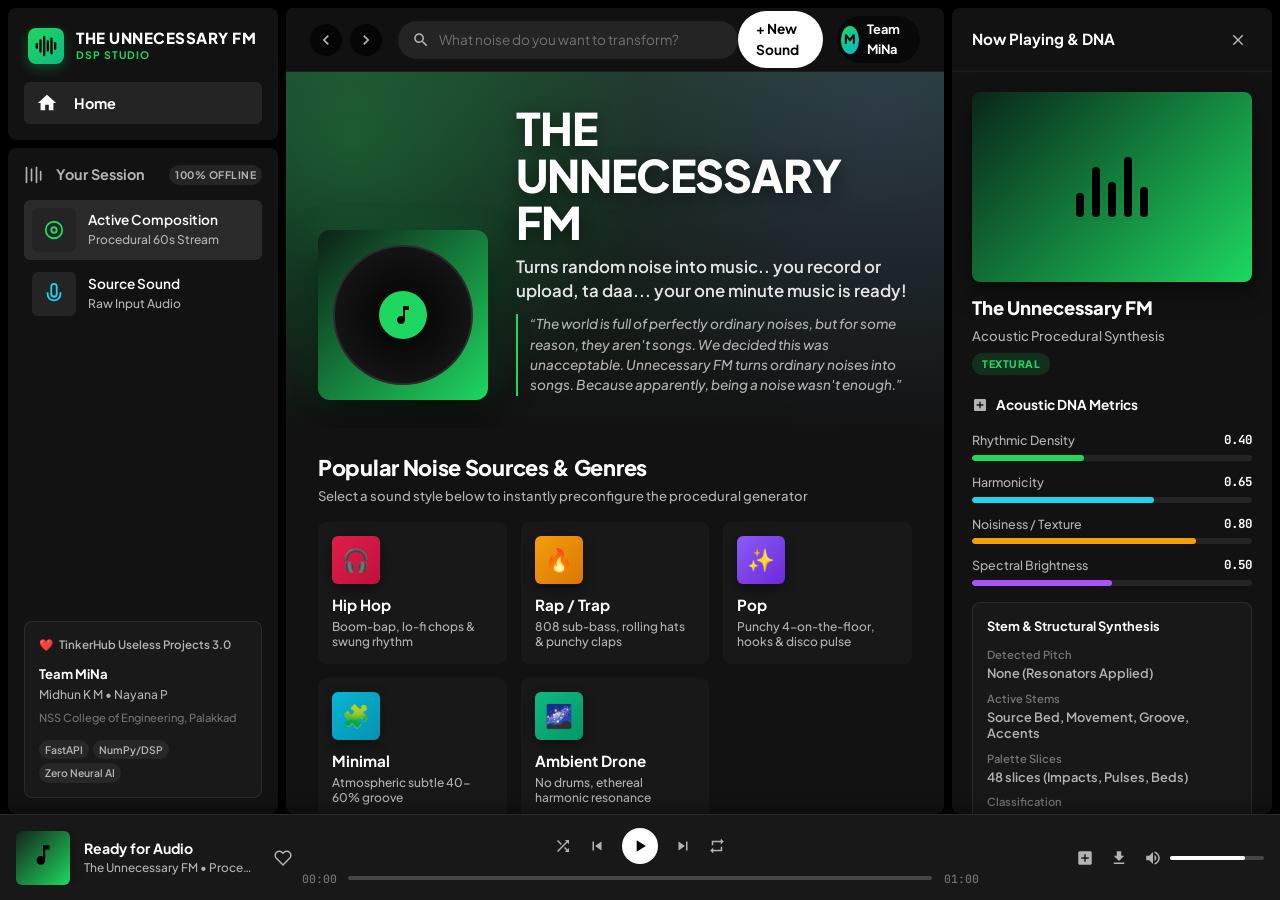
==== commit 4f78095a: "update: frotnend, add workflow images" ====
--- a/frontend/index.html
+++ b/frontend/index.html
@@ -4,354 +4,784 @@
 <head>
   <meta charset="UTF-8">
   <meta name="viewport" content="width=device-width, initial-scale=1.0">
-  <title>TheUnnecessaryFM — 100% Algorithmic Procedural Audio Transformer</title>
+  <title>THE UNNECESSARY FM — Procedural Noise-to-Music DSP Studio</title>
   <meta name="description"
-    content="Converts any arbitrary noise or audio recording into an enjoyable ~1-minute musical composition using only DSP, signal processing, and procedural music generation. No AI, no neural models.">
+    content="Turns random noise into music. Record or upload, ta daa... your one minute music is ready! 100% algorithmic procedural audio synthesis. Team MiNa • TinkerHub Useless Projects 3.0">
   <link rel="preconnect" href="https://fonts.googleapis.com">
   <link rel="preconnect" href="https://fonts.gstatic.com" crossorigin>
   <link
-    href="https://fonts.googleapis.com/css2?family=Fira+Code:wght@500;600;700&family=Plus+Jakarta+Sans:wght@500;600;700;800&family=Space+Grotesk:wght@500;700;800;900&display=swap"
+    href="https://fonts.googleapis.com/css2?family=Plus+Jakarta+Sans:ital,wght@0,400;0,500;0,600;0,700;0,800;1,600&family=JetBrains+Mono:wght@400;500;600&display=swap"
     rel="stylesheet">
   <link rel="stylesheet" href="style.css">
 </head>
 
 <body>
-  <!-- Neo-Brutalist Marquee / Ticker Header -->
-  <div class="marquee-banner">
-    <div class="marquee-content">
-      &#x26A1; THE UNNECESSARY FM &bull; 100% PURE DSP &bull; ZERO NEURAL NETWORKS &bull; ZERO AI HALLUCINATIONS &bull; ARBITRARY NOISE IN &rarr; ~60S COMPOSITION OUT &bull; PROCEDURAL HARMONIC SYNTHESIS &bull; 100% OFFLINE &bull; TINKERHUB USELESS PROJECTS 3.0 &bull;
-    </div>
-  </div>
-
   <!-- Toast Notification Container -->
   <div id="toastContainer" class="toast-container" aria-live="polite"></div>
 
-  <div class="app-container">
-    <!-- Main App Navigation / Header -->
-    <header class="app-header">
-      <div class="brand">
-        <div class="brand-icon">
-          <svg viewBox="0 0 24 24" fill="none" stroke="currentColor" stroke-width="2.6" stroke-linecap="square"
-            stroke-linejoin="miter">
-            <path d="M2 10v4"></path>
-            <path d="M6 6v12"></path>
-            <path d="M10 2v20"></path>
-            <path d="M14 7v10"></path>
-            <path d="M18 4v16"></path>
-            <path d="M22 9v6"></path>
+  <!-- Main App Shell: 3-Part Spotify Layout -->
+  <div class="spotify-shell">
+
+    <!-- 1. LEFT SIDEBAR: Primary Navigation & Library -->
+    <aside class="spotify-sidebar" id="sidebar">
+      <div class="sidebar-top">
+        <!-- Brand / App Logo -->
+        <a href="#" class="brand-logo" title="The Unnecessary FM">
+          <div class="logo-icon-wrap">
+            <svg viewBox="0 0 24 24" fill="none" stroke="currentColor" stroke-width="2.5" stroke-linecap="round" stroke-linejoin="round">
+              <path d="M2 10v4"></path>
+              <path d="M6 6v12"></path>
+              <path d="M10 2v20"></path>
+              <path d="M14 7v10"></path>
+              <path d="M18 4v16"></path>
+              <path d="M22 9v6"></path>
+            </svg>
+          </div>
+          <div class="logo-text">
+            <span class="logo-name">THE UNNECESSARY FM</span>
+            <span class="logo-badge">DSP STUDIO</span>
+          </div>
+        </a>
+
+        <!-- Main Navigation Links -->
+        <nav class="nav-menu">
+          <button type="button" class="nav-item active" id="navHome" data-target="home">
+            <svg class="nav-icon" viewBox="0 0 24 24" fill="currentColor">
+              <path d="M10 20v-6h4v6h5v-8h3L12 3 2 12h3v8z"/>
+            </svg>
+            <span>Home</span>
+          </button>
+        </nav>
+      </div>
+
+      <!-- Library / Recent Sessions Section -->
+      <div class="sidebar-library">
+        <div class="library-header">
+          <div class="library-title">
+            <svg viewBox="0 0 24 24" fill="currentColor" width="20" height="20">
+              <path d="M3 22a1 1 0 0 1-1-1V3a1 1 0 0 1 2 0v18a1 1 0 0 1-1 1zM15.5 2.1a1 1 0 0 1 .5.9v18a1 1 0 0 1-2 0V3a1 1 0 0 1 1.5-.9zm-6 2a1 1 0 0 1 .5.9v14a1 1 0 0 1-2 0V5a1 1 0 0 1 1.5-.9zM20 7a1 1 0 0 1 1 1v10a1 1 0 0 1-2 0V8a1 1 0 0 1 1-1z"/>
+            </svg>
+            <span>Your Session</span>
+          </div>
+          <span class="badge-offline">100% OFFLINE</span>
+        </div>
+
+        <div class="library-list">
+          <div class="library-item active" id="libCurrentTrack">
+            <div class="lib-art">
+              <svg viewBox="0 0 24 24" fill="none" stroke="currentColor" stroke-width="2">
+                <circle cx="12" cy="12" r="9"></circle>
+                <circle cx="12" cy="12" r="3"></circle>
+              </svg>
+            </div>
+            <div class="lib-info">
+              <span class="lib-title" id="libTrackTitle">Active Composition</span>
+              <span class="lib-desc" id="libTrackMeta">Procedural 60s Stream</span>
+            </div>
+          </div>
+
+          <div class="library-item" id="libSourceTrack">
+            <div class="lib-art icon-mic">
+              <svg viewBox="0 0 24 24" fill="none" stroke="currentColor" stroke-width="2">
+                <path d="M12 1a3 3 0 0 0-3 3v8a3 3 0 0 0 6 0V4a3 3 0 0 0-3-3z"></path>
+                <path d="M19 10v2a7 7 0 0 1-14 0v-2"></path>
+              </svg>
+            </div>
+            <div class="lib-info">
+              <span class="lib-title" id="libSourceTitle">Source Sound</span>
+              <span class="lib-desc" id="libSourceMeta">Raw Input Audio</span>
+            </div>
+          </div>
+        </div>
+
+        <!-- Project & Team Credits Card -->
+        <div class="sidebar-credits">
+          <div class="credits-header">
+            <span class="credits-heart">❤️</span>
+            <span class="credits-by">TinkerHub Useless Projects 3.0</span>
+          </div>
+          <div class="credits-team">
+            <strong>Team MiNa</strong>
+            <p>Midhun K M &bull; Nayana P</p>
+            <span class="credits-school">NSS College of Engineering, Palakkad</span>
+          </div>
+          <div class="credits-tags">
+            <span class="pill-chip">FastAPI</span>
+            <span class="pill-chip">NumPy/DSP</span>
+            <span class="pill-chip">Zero Neural AI</span>
+          </div>
+        </div>
+      </div>
+    </aside>
+
+    <!-- 2. CENTER: Main Viewport & Content -->
+    <main class="spotify-main" id="mainScrollArea">
+      <!-- Sticky Top Header -->
+      <header class="spotify-topbar">
+        <div class="topbar-left">
+          <!-- Back / Forward circle buttons -->
+          <div class="history-controls">
+            <button type="button" class="btn-circle-nav" title="Back" aria-label="Go back">
+              <svg viewBox="0 0 24 24" fill="currentColor"><path d="M15.41 7.41L14 6l-6 6 6 6 1.41-1.41L10.83 12z"/></svg>
+            </button>
+            <button type="button" class="btn-circle-nav" title="Forward" aria-label="Go forward">
+              <svg viewBox="0 0 24 24" fill="currentColor"><path d="M10 6L8.59 7.41 13.17 12l-4.58 4.59L10 18l6-6z"/></svg>
+            </button>
+          </div>
+
+          <!-- Quick Search / Filter Input -->
+          <div class="search-box">
+            <svg class="search-icon" viewBox="0 0 24 24" fill="currentColor">
+              <path d="M15.5 14h-.79l-.28-.27C15.41 12.59 16 11.11 16 9.5 16 5.91 13.09 3 9.5 3S3 5.91 3 9.5 5.91 16 9.5 16c1.61 0 3.09-.59 4.23-1.57l.27.28v.79l5 4.99L20.49 19l-4.99-5zm-6 0C7.01 14 5 11.99 5 9.5S7.01 5 9.5 5 14 7.01 14 9.5 11.99 14 9.5 14z"/>
+            </svg>
+            <input type="text" id="quickFilterInput" placeholder="What noise do you want to transform?" autocomplete="off">
+          </div>
+        </div>
+
+        <div class="topbar-right">
+          <a href="#dropZone" class="btn-pill-primary topbar-cta">
+            <span>+ New Sound</span>
+          </a>
+
+          <div class="user-profile-badge" title="Team MiNa — NSS College of Engineering">
+            <div class="avatar-circle">M</div>
+            <span class="user-name">Team MiNa</span>
+          </div>
+        </div>
+      </header>
+
+      <!-- Main Scrollable Content -->
+      <div class="main-content-scroll">
+
+        <!-- Hero Banner: Spotify Playlist/Album Style -->
+        <section class="spotify-hero" id="heroBanner">
+          <div class="hero-backdrop"></div>
+          <div class="hero-content">
+            <div class="hero-artwork">
+              <div class="vinyl-art">
+                <div class="vinyl-ring">
+                  <div class="vinyl-center">
+                    <svg viewBox="0 0 24 24" fill="currentColor">
+                      <path d="M12 3v10.55c-.59-.34-1.27-.55-2-.55-2.21 0-4 1.79-4 4s1.79 4 4 4 4-1.79 4-4V7h4V3h-6z"/>
+                    </svg>
+                  </div>
+                </div>
+              </div>
+            </div>
+
+            <div class="hero-details">
+              <h1 class="hero-title">THE UNNECESSARY FM</h1>
+
+              <p class="hero-tagline">
+                Turns random noise into music.. you record or upload, ta daa... your one minute music is ready!
+              </p>
+
+              <div class="hero-quote">
+                &ldquo;The world is full of perfectly ordinary noises, but for some reason, they aren't songs. We decided this was unacceptable. Unnecessary FM turns ordinary noises into songs. Because apparently, being a noise wasn't enough.&rdquo;
+              </div>
+            </div>
+          </div>
+        </section>
+
+        <!-- Quick Noise Inspiration & Genre Shelves -->
+        <section class="shelf-section" id="presetsShelf">
+          <div class="shelf-header">
+            <div class="shelf-title-group">
+              <h2 class="shelf-heading">Popular Noise Sources &amp; Genres</h2>
+              <p class="shelf-subheading">Select a sound style below to instantly preconfigure the procedural generator</p>
+            </div>
+          </div>
+
+          <div class="shelf-grid">
+            <div class="preset-card" data-genre="hiphop" data-energy="balanced">
+              <div class="preset-icon" style="background: linear-gradient(135deg, #e11d48, #be123c);">🎧</div>
+              <div class="preset-info">
+                <h3>Hip Hop</h3>
+                <p>Boom-bap, lo-fi chops &amp; swung rhythm</p>
+              </div>
+              <button type="button" class="btn-card-play" title="Select Hip Hop">
+                <svg viewBox="0 0 24 24" fill="currentColor"><polygon points="8 5 19 12 8 19 8 5"/></svg>
+              </button>
+            </div>
+
+            <div class="preset-card" data-genre="rap" data-energy="high">
+              <div class="preset-icon" style="background: linear-gradient(135deg, #f59e0b, #d97706);">🔥</div>
+              <div class="preset-info">
+                <h3>Rap / Trap</h3>
+                <p>808 sub-bass, rolling hats &amp; punchy claps</p>
+              </div>
+              <button type="button" class="btn-card-play" title="Select Rap / Trap">
+                <svg viewBox="0 0 24 24" fill="currentColor"><polygon points="8 5 19 12 8 19 8 5"/></svg>
+              </button>
+            </div>
+
+            <div class="preset-card" data-genre="pop" data-energy="high">
+              <div class="preset-icon" style="background: linear-gradient(135deg, #8b5cf6, #6d28d9);">✨</div>
+              <div class="preset-info">
+                <h3>Pop</h3>
+                <p>Punchy 4-on-the-floor, hooks &amp; disco pulse</p>
+              </div>
+              <button type="button" class="btn-card-play" title="Select Pop">
+                <svg viewBox="0 0 24 24" fill="currentColor"><polygon points="8 5 19 12 8 19 8 5"/></svg>
+              </button>
+            </div>
+
+            <div class="preset-card" data-genre="minimal" data-energy="low">
+              <div class="preset-icon" style="background: linear-gradient(135deg, #06b6d4, #0891b2);">🧩</div>
+              <div class="preset-info">
+                <h3>Minimal</h3>
+                <p>Atmospheric subtle 40-60% groove</p>
+              </div>
+              <button type="button" class="btn-card-play" title="Select Minimal">
+                <svg viewBox="0 0 24 24" fill="currentColor"><polygon points="8 5 19 12 8 19 8 5"/></svg>
+              </button>
+            </div>
+
+            <div class="preset-card" data-genre="none" data-energy="low">
+              <div class="preset-icon" style="background: linear-gradient(135deg, #10b981, #059669);">🌌</div>
+              <div class="preset-info">
+                <h3>Ambient Drone</h3>
+                <p>No drums, ethereal harmonic resonance</p>
+              </div>
+              <button type="button" class="btn-card-play" title="Select Ambient Drone">
+                <svg viewBox="0 0 24 24" fill="currentColor"><polygon points="8 5 19 12 8 19 8 5"/></svg>
+              </button>
+            </div>
+          </div>
+        </section>
+
+        <!-- Studio Section: Audio Input & Directives -->
+        <section class="studio-section" id="studioSection">
+          <div class="section-title-row">
+            <h2>Creation Studio</h2>
+            <span class="step-indicator">Step 1: Feed Any Sound &bull; Step 2: Shape &bull; Step 3: Listen</span>
+          </div>
+
+          <div class="studio-cards-row">
+            <!-- Left Card: Sound Input -->
+            <div class="studio-card input-panel">
+              <div class="card-title-bar">
+                <div class="title-with-num">
+                  <span class="badge-num">1</span>
+                  <h3>Source Sound Input</h3>
+                </div>
+                <span class="card-hint">Rain, fan, traffic, keyboard, keys, voice</span>
+              </div>
+
+              <!-- Drag & Drop Zone -->
+              <div class="drop-zone" id="dropZone">
+                <input type="file" id="audioFileInput" accept="audio/*,video/*" class="file-input-hidden">
+                <div class="drop-zone-content" id="dropZoneContent">
+                  <div class="upload-icon-circle">
+                    <svg viewBox="0 0 24 24" fill="none" stroke="currentColor" stroke-width="2" stroke-linecap="round" stroke-linejoin="round">
+                      <path d="M21 15v4a2 2 0 0 1-2 2H5a2 2 0 0 1-2-2v-4"></path>
+                      <polyline points="17 8 12 3 7 8"></polyline>
+                      <line x1="12" y1="3" x2="12" y2="15"></line>
+                    </svg>
+                  </div>
+                  <p class="drop-prompt"><strong>Drag and drop audio file</strong> or <span class="highlight">browse</span></p>
+                  <span class="file-hint">WAV, MP3, OGG, WEBM, FLAC, M4A up to 50MB</span>
+                </div>
+
+                <!-- File Info Pill (Shown when file is chosen) -->
+                <div class="selected-file-pill hidden" id="selectedFilePill">
+                  <div class="file-pill-left">
+                    <div class="pill-music-icon">
+                      <svg viewBox="0 0 24 24" fill="currentColor"><path d="M12 3v10.55c-.59-.34-1.27-.55-2-.55-2.21 0-4 1.79-4 4s1.79 4 4 4 4-1.79 4-4V7h4V3h-6z"/></svg>
+                    </div>
+                    <div class="file-details">
+                      <span class="selected-name" id="selectedFileName">filename.wav</span>
+                      <span class="selected-size" id="selectedFileSize">0.0 MB</span>
+                    </div>
+                  </div>
+                  <button type="button" class="btn-remove" id="btnRemoveFile" title="Remove File">
+                    <svg viewBox="0 0 24 24" fill="currentColor"><path d="M19 6.41L17.59 5 12 10.59 6.41 5 5 6.41 10.59 12 5 17.59 6.41 19 12 13.41 17.59 19 19 17.59 13.41 12z"/></svg>
+                  </button>
+                </div>
+              </div>
+
+              <!-- Microphone Recording Option -->
+              <div class="mic-section">
+                <div class="mic-divider">
+                  <span>OR RECORD ACOUSTIC NOISE</span>
+                </div>
+                <div class="mic-controls">
+                  <button type="button" class="btn-pill-mic" id="btnRecord">
+                    <span class="record-dot"></span>
+                    <span id="recordBtnText">Record Mic (5–60s)</span>
+                  </button>
+                  <div class="rec-timer hidden" id="recTimer">
+                    <span class="rec-pulse"></span>
+                    <span id="recTimeDisplay">00:00</span>
+                    <span class="rec-max">/ 01:00 MAX</span>
+                  </div>
+                </div>
+                <canvas id="liveMicCanvas" class="live-mic-canvas hidden" width="360" height="40"></canvas>
+              </div>
+            </div>
+
+            <!-- Right Card: Composition Directives -->
+            <div class="studio-card directives-panel">
+              <div class="card-title-bar">
+                <div class="title-with-num">
+                  <span class="badge-num">2</span>
+                  <h3>Composition Directives</h3>
+                </div>
+                <span class="card-hint">Fine-tune rhythm &amp; energy</span>
+              </div>
+
+              <div class="directives-body">
+                <div class="form-group">
+                  <label for="beatSelect">Genre &amp; Beat Arrangement</label>
+                  <div class="select-wrapper">
+                    <select id="beatSelect" class="spotify-select">
+                      <option value="hiphop" selected>🎧 Hip Hop (Boom-Bap, Lo-Fi &amp; Swung Chops)</option>
+                      <option value="rap">🔥 Rap / Trap (808 Sub-Bass, Rolling Hats &amp; Claps)</option>
+                      <option value="pop">✨ Pop (Punchy 4-on-the-Floor, Hooks &amp; Disco Pulse)</option>
+                      <option value="minimal">🧩 Minimal (Atmospheric 40-60% Groove)</option>
+                      <option value="rhythmic">🥁 Rhythmic Pulse (Driving Upbeat)</option>
+                      <option value="light_percussion">🎵 Light Percussion (Organic Foley)</option>
+                      <option value="none">🌌 No Drums (Ambient Harmonic Drone)</option>
+                    </select>
+                  </div>
+                </div>
+
+                <div class="form-row">
+                  <div class="form-group flex-1">
+                    <label for="energySelect">Dynamic Energy</label>
+                    <div class="select-wrapper">
+                      <select id="energySelect" class="spotify-select">
+                        <option value="balanced" selected>Balanced Arc</option>
+                        <option value="low">Subtle &amp; Ambient</option>
+                        <option value="high">High Dynamics</option>
+                      </select>
+                    </div>
+                  </div>
+
+                  <div class="form-group flex-1">
+                    <div class="label-with-action">
+                      <label for="seedInput">Seed <span class="hint">(Auto if empty)</span></label>
+                      <button type="button" class="btn-text-action" id="btnRandomizeSeed">
+                        <svg viewBox="0 0 24 24" fill="currentColor" width="13" height="13"><path d="M10.59 9.17L5.41 4 4 5.41l5.17 5.17 1.42-1.41zM14.5 4l2.04 2.04L4 18.59 5.41 20 17.96 7.46 20 9.5V4h-5.5zm.33 9.41l-1.41 1.41 3.13 3.13L14.5 20H20v-5.5l-2.04 2.04-3.13-3.13z"/></svg>
+                        Shuffle
+                      </button>
+                    </div>
+                    <input type="number" id="seedInput" class="spotify-input" placeholder="e.g. 48192049">
+                  </div>
+                </div>
+
+                <!-- Generate CTA Button -->
+                <div class="generate-cta-wrap">
+                  <button type="button" class="btn-spotify-generate" id="btnGenerate" disabled>
+                    <svg viewBox="0 0 24 24" fill="currentColor" width="22" height="22">
+                      <path d="M12 2C6.48 2 2 6.48 2 12s4.48 10 10 10 10-4.48 10-10S17.52 2 12 2zm-2 14.5v-9l6 4.5-6 4.5z"/>
+                    </svg>
+                    <span>CREATE MUSIC (~60s)</span>
+                  </button>
+                  <p class="generate-disclaimer">
+                    <svg viewBox="0 0 24 24" fill="currentColor" width="14" height="14"><path d="M12 2C6.48 2 2 6.48 2 12s4.48 10 10 10 10-4.48 10-10S17.52 2 12 2zm1 15h-2v-6h2v6zm0-8h-2V7h2v2z"/></svg>
+                    3 independent candidates synthesized, harmonic-tuned &amp; ranked by DSP
+                  </p>
+                </div>
+              </div>
+            </div>
+          </div>
+        </section>
+
+        <!-- Results & Composition Section -->
+        <section class="results-section" id="resultsSection">
+
+          <!-- Initial Empty State -->
+          <div class="empty-state" id="emptyState">
+            <div class="empty-art">
+              <div class="empty-sound-bars">
+                <span></span><span></span><span></span><span></span><span></span><span></span><span></span><span></span><span></span>
+              </div>
+            </div>
+            <h3>Awaiting Sound Input</h3>
+            <p>Upload any ordinary noise or record through your mic. The procedural DSP engine will extract pitch, transients, and timbre to compose 3 unique 1-minute songs.</p>
+          </div>
+
+          <!-- Processing State with Animated Loader -->
+          <div class="processing-state hidden" id="processingState">
+            <div class="equalizer-spinner">
+              <span></span><span></span><span></span><span></span><span></span>
+            </div>
+            <div class="processing-text-group">
+              <div class="progress-badge">
+                <span class="progress-percent" id="progressPercent">15%</span>
+              </div>
+              <h3 id="progressStage">Analyzing acoustic DNA &amp; spectral timbre...</h3>
+              <p class="processing-hint">Rendering resonant filter banks, granular clouds &amp; multi-track stems across 3 candidate variations.</p>
+            </div>
+            <div class="progress-bar-track">
+              <div class="progress-bar-fill" id="progressBarFill"></div>
+            </div>
+          </div>
+
+          <!-- Active Results Display -->
+          <div class="results-display hidden" id="resultsDisplay">
+            <!-- Candidate Switcher Header -->
+            <div class="results-header-bar">
+              <div class="res-title-group">
+                <span class="res-eyebrow">COMPOSITION SUITE</span>
+                <h2>Synthesized Candidates</h2>
+              </div>
+
+              <div class="candidate-tabs" id="candidateTabs">
+                <button type="button" class="cand-tab active" data-index="0">
+                  <span>Candidate A</span>
+                  <span class="tag-winner">WINNER</span>
+                </button>
+                <button type="button" class="cand-tab" data-index="1">
+                  <span>Candidate B</span>
+                </button>
+                <button type="button" class="cand-tab" data-index="2">
+                  <span>Candidate C</span>
+                </button>
+              </div>
+            </div>
+
+            <!-- Candidate Metadata Bar -->
+            <div class="composition-meta-banner">
+              <div class="meta-card">
+                <span class="meta-label">GENRE</span>
+                <span class="meta-val highlight" id="metaGenre">Hip Hop</span>
+              </div>
+              <div class="meta-card">
+                <span class="meta-label">TEMPO</span>
+                <span class="meta-val" id="metaTempo">94 BPM</span>
+              </div>
+              <div class="meta-card">
+                <span class="meta-label">KEY &amp; SCALE</span>
+                <span class="meta-val highlight" id="metaScale">D Minor</span>
+              </div>
+              <div class="meta-card">
+                <span class="meta-label">DURATION</span>
+                <span class="meta-val" id="metaDuration">61.5s</span>
+              </div>
+              <div class="meta-card">
+                <span class="meta-label">SOURCE USAGE</span>
+                <span class="meta-val score-green" id="metaSourceRatio">100%</span>
+              </div>
+              <div class="meta-card">
+                <span class="meta-label">SYNTHETIC</span>
+                <span class="meta-val" id="metaSynthRatio">0%</span>
+              </div>
+              <div class="meta-card">
+                <span class="meta-label">DSP SCORE</span>
+                <span class="meta-val score-green" id="metaScore">68.4 / 100</span>
+              </div>
+              <div class="meta-card">
+                <span class="meta-label">SEED</span>
+                <span class="meta-val code-font" id="metaSeed">49201948</span>
+              </div>
+            </div>
+
+            <!-- Dual Interactive Waveforms -->
+            <div class="waveforms-grid">
+              <!-- Source Waveform Card -->
+              <div class="waveform-card source-wave-card">
+                <div class="wf-header">
+                  <div class="wf-info">
+                    <span class="wf-tag tag-src">SOURCE AUDIO</span>
+                    <span class="wf-name" id="srcNameDisplay">source_sample.wav</span>
+                  </div>
+                  <span class="wf-time" id="srcTimeDisplay">00:00 / 00:00</span>
+                </div>
+
+                <div class="wf-canvas-wrapper" id="srcCanvasWrapper" title="Click anywhere to scrub">
+                  <canvas id="srcWaveformCanvas" width="800" height="70"></canvas>
+                  <div class="playhead" id="srcPlayhead"></div>
+                </div>
+
+                <div class="wf-actions">
+                  <button type="button" class="btn-wf-play" id="btnPlaySource">
+                    <span id="srcPlayIcon">&#9658;</span>
+                    <span id="srcPlayText">Play Source</span>
+                  </button>
+                  <span class="wf-hint">Raw acoustic noise input</span>
+                </div>
+              </div>
+
+              <!-- Transformed Composition Waveform Card -->
+              <div class="waveform-card result-wave-card">
+                <div class="wf-header">
+                  <div class="wf-info">
+                    <span class="wf-tag tag-res">TRANSFORMED COMPOSITION</span>
+                    <span class="wf-name" id="resFormDisplay">Intro &rarr; A &rarr; B &rarr; A &rarr; Outro</span>
+                  </div>
+                  <span class="wf-time" id="resTimeDisplay">00:00 / 01:00</span>
+                </div>
+
+                <div class="wf-canvas-wrapper" id="resCanvasWrapper" title="Click anywhere to scrub">
+                  <canvas id="resWaveformCanvas" width="800" height="90"></canvas>
+                  <div class="playhead" id="resPlayhead"></div>
+                </div>
+
+                <div class="wf-actions main-res-actions">
+                  <div class="action-left">
+                    <button type="button" class="btn-wf-play-main" id="btnPlayResult">
+                      <span id="resPlayIcon">&#9658;</span>
+                      <span id="resPlayText">Play Composition</span>
+                    </button>
+                    <a id="btnDownload" class="btn-wf-download" download="unnecessaryfm_composition.wav" href="#" title="Download master uncompressed 16-bit 44.1kHz WAV">
+                      <svg viewBox="0 0 24 24" fill="currentColor" width="16" height="16"><path d="M19.35 10.04C18.67 6.59 15.64 4 12 4 9.11 4 6.6 5.64 5.35 8.04 2.34 8.36 0 10.91 0 14c0 3.31 2.69 6 6 6h13c2.76 0 5-2.24 5-5 0-2.64-2.05-4.78-4.65-4.96zM17 13l-5 5-5-5h3V9h4v4h3z"/></svg>
+                      Download Master WAV
+                    </a>
+                  </div>
+                  <span class="wf-hint">100% Algorithmic procedural transformation</span>
+                </div>
+              </div>
+            </div>
+
+            <!-- Action Bar: Variations & DNA Toggle -->
+            <div class="results-footer-bar">
+              <button type="button" class="btn-pill-secondary" id="btnRegenerateNew">
+                <svg viewBox="0 0 24 24" fill="currentColor" width="16" height="16"><path d="M17.65 6.35C16.2 4.9 14.21 4 12 4c-4.42 0-7.99 3.58-7.99 8s3.57 8 7.99 8c3.73 0 6.84-2.55 7.73-6h-2.08c-.82 2.33-3.04 4-5.65 4-3.31 0-6-2.69-6-6s2.69-6 6-6c1.66 0 3.14.69 4.22 1.78L13 11h7V4l-2.35 2.35z"/></svg>
+                Generate 3 New Variations from this Source
+              </button>
+
+              <button type="button" class="btn-pill-ghost" id="btnScrollToDNA">
+                View Acoustic DNA &amp; Stem Breakdown &rarr;
+              </button>
+            </div>
+          </div>
+        </section>
+
+        <!-- Footer / Credits -->
+        <footer class="spotify-footer">
+          <div class="footer-left">
+            <p><strong>THE UNNECESSARY FM</strong> &bull; 100% Pure DSP Procedural Music Engine</p>
+            <p class="footer-sub">Zero Neural Networks &bull; Zero Cloud AI &bull; Runs 100% Offline</p>
+          </div>
+          <div class="footer-right">
+            <span>Made with ❤️ at TinkerHub Useless Projects 3.0</span>
+            <span class="footer-dot">&bull;</span>
+            <span>Team MiNa</span>
+          </div>
+        </footer>
+
+      </div>
+    </main>
+
+    <!-- 3. RIGHT PANEL: Contextual Now Playing & Acoustic DNA -->
+    <aside class="spotify-right-panel" id="rightPanel">
+      <div class="right-panel-header">
+        <h3>Now Playing &amp; DNA</h3>
+        <button type="button" class="btn-circle-close" id="btnCloseRightPanel" title="Close Panel">
+          <svg viewBox="0 0 24 24" fill="currentColor"><path d="M19 6.41L17.59 5 12 10.59 6.41 5 5 6.41 10.59 12 5 17.59 6.41 19 12 13.41 17.59 19 19 17.59 13.41 12z"/></svg>
+        </button>
+      </div>
+
+      <div class="right-panel-scroll">
+        <!-- Now Playing Artwork Card -->
+        <div class="now-playing-card">
+          <div class="now-playing-art">
+            <div class="art-visual-waves">
+              <span class="v-bar"></span>
+              <span class="v-bar"></span>
+              <span class="v-bar"></span>
+              <span class="v-bar"></span>
+              <span class="v-bar"></span>
+            </div>
+          </div>
+          <div class="now-playing-info">
+            <h4 id="rightPanelTrackTitle">The Unnecessary FM</h4>
+            <p id="rightPanelTrackSub">Acoustic Procedural Synthesis</p>
+            <span class="category-pill" id="catPill">TEXTURAL</span>
+          </div>
+        </div>
+
+        <!-- Acoustic DNA Section -->
+        <div class="dna-panel">
+          <div class="dna-section-title">
+            <svg viewBox="0 0 24 24" fill="currentColor" width="16" height="16"><path d="M19 3H5c-1.1 0-2 .9-2 2v14c0 1.1.9 2 2 2h14c1.1 0 2-.9 2-2V5c0-1.1-.9-2-2-2zm-2 10h-4v4h-2v-4H7v-2h4V7h2v4h4v2z"/></svg>
+            <h4>Acoustic DNA Metrics</h4>
+          </div>
+
+          <!-- Feature Meters -->
+          <div class="dna-meters">
+            <div class="meter-row">
+              <div class="m-head">
+                <span class="m-label">Rhythmic Density</span>
+                <span class="m-val" id="valRhythm">0.40</span>
+              </div>
+              <div class="meter-bar">
+                <div class="meter-fill fill-green" id="meterRhythm" style="width: 40%;"></div>
+              </div>
+            </div>
+
+            <div class="meter-row">
+              <div class="m-head">
+                <span class="m-label">Harmonicity</span>
+                <span class="m-val" id="valHarmonic">0.65</span>
+              </div>
+              <div class="meter-bar">
+                <div class="meter-fill fill-cyan" id="meterHarmonic" style="width: 65%;"></div>
+              </div>
+            </div>
+
+            <div class="meter-row">
+              <div class="m-head">
+                <span class="m-label">Noisiness / Texture</span>
+                <span class="m-val" id="valTexture">0.80</span>
+              </div>
+              <div class="meter-bar">
+                <div class="meter-fill fill-amber" id="meterTexture" style="width: 80%;"></div>
+              </div>
+            </div>
+
+            <div class="meter-row">
+              <div class="m-head">
+                <span class="m-label">Spectral Brightness</span>
+                <span class="m-val" id="valEnergy">0.50</span>
+              </div>
+              <div class="meter-bar">
+                <div class="meter-fill fill-purple" id="meterEnergy" style="width: 50%;"></div>
+              </div>
+            </div>
+          </div>
+
+          <!-- Composition Breakdown Details -->
+          <div class="dna-breakdown">
+            <h5 class="breakdown-heading">Stem &amp; Structural Synthesis</h5>
+            <ul class="breakdown-list">
+              <li>
+                <span class="b-key">Detected Pitch</span>
+                <span class="b-val" id="dnaDetectedPitch">None (Resonators Applied)</span>
+              </li>
+              <li>
+                <span class="b-key">Active Stems</span>
+                <span class="b-val" id="dnaActiveStems">Source Bed, Movement, Groove, Accents</span>
+              </li>
+              <li>
+                <span class="b-key">Palette Slices</span>
+                <span class="b-val" id="dnaPaletteSlices">48 slices (Impacts, Pulses, Beds)</span>
+              </li>
+              <li>
+                <span class="b-key">Classification</span>
+                <span class="b-val" id="dnaClassReason">High spectral flatness</span>
+              </li>
+              <li>
+                <span class="b-key">Arrangement Form</span>
+                <span class="b-val" id="dnaFormName">Atmosphere &rarr; Pulse &rarr; Space &rarr; Climax</span>
+              </li>
+            </ul>
+          </div>
+
+          <!-- About Box -->
+          <div class="about-card">
+            <h5>About The Unnecessary FM</h5>
+            <p>Built with Python, FastAPI, NumPy, SciPy, librosa, and soundfile. Every bass kick, resonant pad, and percussion hit is derived physically from your input noise.</p>
+          </div>
+        </div>
+      </div>
+    </aside>
+
+  </div><!-- /.spotify-shell -->
+
+  <!-- 4. PERSISTENT SPOTIFY BOTTOM PLAYER -->
+  <footer class="spotify-player" id="bottomPlayer">
+    <!-- Left: Track Details -->
+    <div class="player-track-info">
+      <div class="player-cover" id="playerCover">
+        <div class="player-cover-icon">
+          <svg viewBox="0 0 24 24" fill="currentColor">
+            <path d="M12 3v10.55c-.59-.34-1.27-.55-2-.55-2.21 0-4 1.79-4 4s1.79 4 4 4 4-1.79 4-4V7h4V3h-6z"/>
           </svg>
         </div>
-        <div class="brand-text">
-          <h1>TheUnnecessaryFM</h1>
-          <span class="badge badge-dsp">&#9632; 100% PURE DSP &bull; ALGORITHMIC AUDIO SYNTHESIS</span>
-        </div>
-      </div>
-      <div class="header-status">
-        <span class="status-indicator"></span>
-        <span class="status-label">DSP ENGINE READY (OFFLINE)</span>
-      </div>
-    </header>
-
-    <!-- Main Content Grid -->
-    <main class="main-content">
-      <!-- Left Column: Input & Directives -->
-      <section class="card input-card">
-        <div class="card-header">
-          <h2>[01] SOURCE SOUND INPUT</h2>
-          <p class="subtitle">Drop any sound (traffic, rain, keyboard, voice, metallic hits, fan noise)</p>
-        </div>
-
-        <!-- Drop Zone / File Input -->
-        <div class="drop-zone" id="dropZone">
-          <input type="file" id="audioFileInput" accept="audio/*,video/*" class="file-input-hidden">
-          <div class="drop-zone-content" id="dropZoneContent">
-            <div class="upload-icon-circle">
-              <svg viewBox="0 0 24 24" fill="none" stroke="currentColor" stroke-width="2.5" stroke-linecap="square"
-                stroke-linejoin="miter">
-                <path d="M21 15v4H5v-4"></path>
-                <polyline points="17 8 12 3 7 8"></polyline>
-                <line x1="12" y1="3" x2="12" y2="15"></line>
-              </svg>
-            </div>
-            <p class="drop-prompt"><strong>DRAG &amp; DROP AUDIO HERE</strong> OR <span class="highlight">BROWSE FILES</span></p>
-            <span class="file-hint">SUPPORTS WAV, MP3, OGG, WEBM, FLAC, M4A</span>
-          </div>
-
-          <!-- File Info Pill (Shown when file is chosen) -->
-          <div class="selected-file-pill hidden" id="selectedFilePill">
-            <span class="file-icon">&#9835;</span>
-            <div class="file-details">
-              <span class="selected-name" id="selectedFileName">filename.wav</span>
-              <span class="selected-size" id="selectedFileSize">0.0 MB</span>
-            </div>
-            <button type="button" class="btn-remove" id="btnRemoveFile" title="Remove File">&times;</button>
-          </div>
-        </div>
-
-        <!-- Microphone Recording Section -->
-        <div class="mic-section">
-          <div class="mic-header">
-            <span class="divider-text">OR CAPTURE WITH MICROPHONE</span>
-          </div>
-          <div class="mic-controls">
-            <button type="button" class="btn btn-mic" id="btnRecord">
-              <span class="record-dot"></span>
-              <span id="recordBtnText">Record Mic (5–60s)</span>
-            </button>
-            <div class="rec-timer hidden" id="recTimer">
-              <span class="rec-pulse"></span>
-              <span id="recTimeDisplay">00:00</span>
-              <span class="rec-max">/ 01:00 MAX</span>
-            </div>
-          </div>
-          <canvas id="liveMicCanvas" class="live-mic-canvas hidden" width="360" height="44"></canvas>
-        </div>
-
-        <!-- Composition Parameters -->
-        <div class="params-section">
-          <h3>[02] COMPOSITION DIRECTIVES</h3>
-          <div class="param-grid">
-            <div class="param-group">
-              <label for="beatSelect">Genre &amp; Beat Mode</label>
-              <select id="beatSelect" class="form-select">
-                <option value="hiphop" selected>&#x1F3A7; Hip Hop (Boom-Bap, Lo-Fi &amp; Swung Chops)</option>
-                <option value="rap">&#x1F525; Rap / Trap (808 Sub-Bass, Rolling Hats &amp; Claps)</option>
-                <option value="pop">&#x2728; Pop (Punchy 4-on-the-Floor, Hooks &amp; Disco Pulse)</option>
-                <option value="minimal">&#x1F9E9; Minimal (Atmospheric 40-60% Groove)</option>
-                <option value="rhythmic">&#x1F941; Rhythmic Pulse (Driving Upbeat)</option>
-                <option value="light_percussion">&#x1F3B6; Light Percussion (Organic Foley)</option>
-                <option value="none">&#x1F30C; No Drums (Ambient Drone)</option>
-              </select>
-            </div>
-
-            <div class="param-group">
-              <label for="energySelect">Dynamic Energy</label>
-              <select id="energySelect" class="form-select">
-                <option value="balanced" selected>Balanced Arc</option>
-                <option value="low">Subtle &amp; Ambient</option>
-                <option value="high">High Dynamics</option>
-              </select>
-            </div>
-          </div>
-
-          <div class="param-group seed-group">
-            <div class="seed-header">
-              <label for="seedInput">Random Seed <span class="label-hint">(leave empty for automatic)</span></label>
-              <button type="button" class="btn-text-action" id="btnRandomizeSeed">&#x21bb; Randomize</button>
-            </div>
-            <input type="number" id="seedInput" class="form-input" placeholder="e.g. 8492049182">
-          </div>
-        </div>
-
-        <!-- Generate CTA Button -->
-        <div class="action-section">
-          <button type="button" class="btn btn-generate" id="btnGenerate" disabled>
-            <span class="btn-sparkle">&#x26A1;</span>
-            <span>CREATE MUSIC (~60s)</span>
-          </button>
-          <div class="generate-subtext">&#9632; 3 independent candidates will be synthesized &amp; scored by DSP &#9632;</div>
-        </div>
-      </section>
-
-      <!-- Right Column: Results & DNA Visualizer -->
-      <section class="card result-card" id="resultCard">
-        <!-- Initial Empty Placeholder -->
-        <div class="empty-state" id="emptyState">
-          <div class="empty-visual">
-            <div class="sound-bars">
-              <span></span><span></span><span></span><span></span><span></span><span></span><span></span>
-            </div>
-          </div>
-          <h3>Awaiting Sound Input</h3>
-          <p>Upload a file or record your acoustic environment to extract its physical audio characteristics and generate an original ~60-second procedural composition.</p>
-        </div>
-
-        <!-- Processing State -->
-        <div class="processing-state hidden" id="processingState">
-          <div class="spinner-container">
-            <div class="circular-spinner"></div>
-            <span class="progress-percent" id="progressPercent">15%</span>
-          </div>
-          <h3 id="progressStage">Analyzing spectral, harmonic &amp; rhythmic DNA...</h3>
-          <p class="processing-hint">Rendering resonant filter banks, granular clouds, and multi-track stems across 3 candidate variations.</p>
-          <div class="progress-bar-track">
-            <div class="progress-bar-fill" id="progressBarFill"></div>
-          </div>
-        </div>
-
-        <!-- Active Results Display -->
-        <div class="results-display hidden" id="resultsDisplay">
-          <!-- Candidate Switcher Header -->
-          <div class="candidate-bar">
-            <span class="candidate-title">COMPOSITION CANDIDATES:</span>
-            <div class="candidate-tabs" id="candidateTabs">
-              <button type="button" class="cand-tab active" data-index="0">Candidate A <span
-                  class="tag-winner">WINNER</span></button>
-              <button type="button" class="cand-tab" data-index="1">Candidate B</button>
-              <button type="button" class="cand-tab" data-index="2">Candidate C</button>
-            </div>
-          </div>
-
-          <!-- Winner / Active Candidate Info Banner -->
-          <div class="composition-meta-banner">
-            <div class="meta-item">
-              <span class="meta-label">GENRE MODE</span>
-              <span class="meta-val highlight" id="metaGenre">Hip Hop</span>
-            </div>
-            <div class="meta-item">
-              <span class="meta-label">TEMPO</span>
-              <span class="meta-val" id="metaTempo">94 BPM</span>
-            </div>
-            <div class="meta-item">
-              <span class="meta-label">SCALE</span>
-              <span class="meta-val highlight" id="metaScale">D Minor</span>
-            </div>
-            <div class="meta-item">
-              <span class="meta-label">DURATION</span>
-              <span class="meta-val" id="metaDuration">61.5 sec</span>
-            </div>
-            <div class="meta-item">
-              <span class="meta-label">SOURCE MATERIAL</span>
-              <span class="meta-val tag-winner" id="metaSourceRatio">100%</span>
-            </div>
-            <div class="meta-item">
-              <span class="meta-label">SYNTHETIC</span>
-              <span class="meta-val" id="metaSynthRatio">0%</span>
-            </div>
-            <div class="meta-item">
-              <span class="meta-label">DSP SCORE</span>
-              <span class="meta-val score-val" id="metaScore">68.4 / 100</span>
-            </div>
-            <div class="meta-item">
-              <span class="meta-label">SEED</span>
-              <span class="meta-val code-font" id="metaSeed">49201948</span>
-            </div>
-          </div>
-
-          <!-- Dual Waveforms: Source vs Transformed -->
-          <div class="waveforms-container">
-            <!-- Source Waveform -->
-            <div class="waveform-block source-block">
-              <div class="wf-header">
-                <span class="wf-title">
-                  <span class="wf-tag tag-src">SOURCE AUDIO</span>
-                  <span id="srcNameDisplay">rain_sample.wav</span>
-                </span>
-                <span class="wf-time" id="srcTimeDisplay">00:00 / 00:00</span>
-              </div>
-              <div class="wf-canvas-wrapper" id="srcCanvasWrapper">
-                <canvas id="srcWaveformCanvas" width="700" height="70"></canvas>
-                <div class="playhead" id="srcPlayhead"></div>
-              </div>
-              <div class="wf-controls">
-                <button type="button" class="btn-play-small" id="btnPlaySource">
-                  <span id="srcPlayIcon">&#9658;</span> <span id="srcPlayText">Play Source</span>
-                </button>
-              </div>
-            </div>
-
-            <div class="transformation-arrow">
-              <span class="arrow-line"></span>
-              <span class="arrow-badge">&darr; 100% ALGORITHMIC DSP TRANSFORMATION &darr;</span>
-              <span class="arrow-line"></span>
-            </div>
-
-            <!-- Result Musical Waveform -->
-            <div class="waveform-block result-block">
-              <div class="wf-header">
-                <span class="wf-title">
-                  <span class="wf-tag tag-res">TRANSFORMED COMPOSITION</span>
-                  <span id="resFormDisplay">Intro &rarr; A &rarr; B &rarr; A &rarr; Outro</span>
-                </span>
-                <span class="wf-time" id="resTimeDisplay">00:00 / 01:00</span>
-              </div>
-              <div class="wf-canvas-wrapper" id="resCanvasWrapper">
-                <canvas id="resWaveformCanvas" width="700" height="90"></canvas>
-                <div class="playhead" id="resPlayhead"></div>
-              </div>
-              <div class="wf-controls main-controls">
-                <button type="button" class="btn btn-play-main" id="btnPlayResult">
-                  <span id="resPlayIcon">&#9658;</span> <span id="resPlayText">Play Composition</span>
-                </button>
-                <a id="btnDownload" class="btn btn-download" download="unnecessaryfm_composition.wav" href="#">
-                  &#x2913; Download Master WAV
-                </a>
-              </div>
-            </div>
-          </div>
-
-          <!-- Acoustic DNA Panel -->
-          <div class="dna-panel">
-            <div class="dna-header">
-              <h3>Acoustic DNA Analysis &amp; Stems</h3>
-              <span class="category-pill" id="catPill">TEXTURAL</span>
-            </div>
-
-            <div class="dna-grid">
-              <!-- Feature Meters -->
-              <div class="dna-meters">
-                <div class="meter-row">
-                  <span class="m-label">Rhythmic Density</span>
-                  <div class="meter-bar">
-                    <div class="meter-fill" id="meterRhythm" style="width: 30%;"></div>
-                  </div>
-                  <span class="m-val" id="valRhythm">0.40</span>
-                </div>
-                <div class="meter-row">
-                  <span class="m-label">Harmonicity</span>
-                  <div class="meter-bar">
-                    <div class="meter-fill fill-cyan" id="meterHarmonic" style="width: 65%;"></div>
-                  </div>
-                  <span class="m-val" id="valHarmonic">0.65</span>
-                </div>
-                <div class="meter-row">
-                  <span class="m-label">Noisiness / Texture</span>
-                  <div class="meter-bar">
-                    <div class="meter-fill fill-amber" id="meterTexture" style="width: 80%;"></div>
-                  </div>
-                  <span class="m-val" id="valTexture">0.80</span>
-                </div>
-                <div class="meter-row">
-                  <span class="m-label">Spectral Brightness</span>
-                  <div class="meter-bar">
-                    <div class="meter-fill fill-purple" id="meterEnergy" style="width: 50%;"></div>
-                  </div>
-                  <span class="m-val" id="valEnergy">0.50</span>
-                </div>
-              </div>
-
-              <!-- Composition Breakdown -->
-              <div class="dna-breakdown">
-                <ul class="breakdown-list">
-                  <li><strong>Detected Pitch:</strong> <span id="dnaDetectedPitch">None (Tuned Resonators Applied)</span></li>
-                  <li><strong>Source Stems:</strong> <span id="dnaActiveStems">Source Bed, Movement, Organic Groove, Accents, Resonance</span></li>
-                  <li><strong>Source Palette:</strong> <span id="dnaPaletteSlices">48 slices (Impacts, Pulses, Movements, Beds)</span></li>
-                  <li><strong>Classification Logic:</strong> <span id="dnaClassReason">High spectral flatness &amp; low harmonicity</span></li>
-                  <li><strong>Arrangement Form:</strong> <span id="dnaFormName">Atmosphere &rarr; Pulse &rarr; Space &rarr; Climax &rarr; Resolution</span></li>
-                </ul>
-              </div>
-            </div>
-          </div>
-
-          <!-- Regenerate / Variation Button -->
-          <div class="regenerate-bar">
-            <button type="button" class="btn btn-secondary" id="btnRegenerateNew">
-              &#x21bb; Generate 3 New Variations from this Source
-            </button>
-          </div>
-        </div>
-      </section>
-    </main>
-
-    <!-- Hidden Audio Elements -->
-    <audio id="sourceAudioPlayer" preload="auto"></audio>
-    <audio id="resultAudioPlayer" preload="auto"></audio>
-
-    <!-- App Footer -->
-    <footer class="app-footer">
-      <p>THE UNNECESSARY FM &bull; 100% PURE DSP ALGORITHMIC MUSIC ENGINE &bull; ZERO NEURAL NETWORKS &bull; WORKS 100% OFFLINE &bull; TINKERHUB USELESS PROJECTS 3.0</p>
-    </footer>
-  </div>
+      </div>
+      <div class="player-meta">
+        <span class="player-title" id="playerTrackTitle">Ready for Audio</span>
+        <span class="player-artist" id="playerTrackSubtitle">The Unnecessary FM &bull; Procedural DSP</span>
+      </div>
+      <button type="button" class="btn-player-fav" id="btnPlayerFav" title="Save to Favorites" aria-label="Favorite">
+        <svg viewBox="0 0 24 24" fill="none" stroke="currentColor" stroke-width="2"><path d="M20.84 4.61a5.5 5.5 0 0 0-7.78 0L12 5.67l-1.06-1.06a5.5 5.5 0 0 0-7.78 7.78l1.06 1.06L12 21.23l7.78-7.78 1.06-1.06a5.5 5.5 0 0 0 0-7.78z"></path></svg>
+      </button>
+    </div>
+
+    <!-- Center: Playback Controls & Scrubber -->
+    <div class="player-center">
+      <div class="player-controls">
+        <button type="button" class="btn-player-ctrl" id="playerBtnShuffle" title="Shuffle / Cycle Candidates" aria-label="Cycle candidate">
+          <svg viewBox="0 0 24 24" fill="currentColor"><path d="M10.59 9.17L5.41 4 4 5.41l5.17 5.17 1.42-1.41zM14.5 4l2.04 2.04L4 18.59 5.41 20 17.96 7.46 20 9.5V4h-5.5zm.33 9.41l-1.41 1.41 3.13 3.13L14.5 20H20v-5.5l-2.04 2.04-3.13-3.13z"/></svg>
+        </button>
+
+        <button type="button" class="btn-player-ctrl" id="playerBtnPrev" title="Play Source / Prev" aria-label="Previous">
+          <svg viewBox="0 0 24 24" fill="currentColor"><path d="M6 6h2v12H6zm3.5 6l8.5 6V6z"/></svg>
+        </button>
+
+        <button type="button" class="btn-player-play" id="playerBtnPlay" title="Play / Pause" aria-label="Play">
+          <svg id="playerPlaySvg" viewBox="0 0 24 24" fill="currentColor"><polygon points="8 5 19 12 8 19 8 5"/></svg>
+        </button>
+
+        <button type="button" class="btn-player-ctrl" id="playerBtnNext" title="Next Candidate" aria-label="Next">
+          <svg viewBox="0 0 24 24" fill="currentColor"><path d="M6 18l8.5-6L6 6v12zM16 6v12h2V6h-2z"/></svg>
+        </button>
+
+        <button type="button" class="btn-player-ctrl" id="playerBtnLoop" title="Loop Track" aria-label="Loop">
+          <svg viewBox="0 0 24 24" fill="currentColor"><path d="M7 7h10v3l4-4-4-4v3H5v6h2V7zm10 10H7v-3l-4 4 4 4v-3h12v-6h-2v4z"/></svg>
+        </button>
+      </div>
+
+      <div class="player-progress-row">
+        <span class="player-time" id="playerCurrentTime">00:00</span>
+        <div class="player-slider-track" id="playerSliderTrack">
+          <div class="player-slider-fill" id="playerSliderFill"></div>
+          <div class="player-slider-thumb" id="playerSliderThumb"></div>
+        </div>
+        <span class="player-time" id="playerTotalDuration">01:00</span>
+      </div>
+    </div>
+
+    <!-- Right: Secondary Controls (Panel toggle, Volume, Download) -->
+    <div class="player-right">
+      <button type="button" class="btn-player-ctrl" id="playerBtnTogglePanel" title="Toggle DNA &amp; Details Panel">
+        <svg viewBox="0 0 24 24" fill="currentColor"><path d="M19 3H5c-1.1 0-2 .9-2 2v14c0 1.1.9 2 2 2h14c1.1 0 2-.9 2-2V5c0-1.1-.9-2-2-2zm-2 10h-4v4h-2v-4H7v-2h4V7h2v4h4v2z"/></svg>
+      </button>
+
+      <a id="playerBtnDownload" class="btn-player-ctrl" download="unnecessaryfm_master.wav" href="#" title="Download Master WAV">
+        <svg viewBox="0 0 24 24" fill="currentColor"><path d="M19 9h-4V3H9v6H5l7 7 7-7zM5 18v2h14v-2H5z"/></svg>
+      </a>
+
+      <!-- Volume Slider -->
+      <div class="player-volume-group">
+        <button type="button" class="btn-player-ctrl" id="playerBtnVolume" title="Mute / Unmute">
+          <svg id="volumeSvg" viewBox="0 0 24 24" fill="currentColor">
+            <path d="M3 9v6h4l5 5V4L7 9H3zm13.5 3c0-1.77-1.02-3.29-2.5-4.03v8.05c1.48-.73 2.5-2.25 2.5-4.02zM14 3.23v2.06c2.89.86 5 3.54 5 6.71s-2.11 5.85-5 6.71v2.06c4.01-.91 7-4.49 7-8.77s-2.99-7.86-7-8.77z"/>
+          </svg>
+        </button>
+        <div class="volume-slider-track" id="volumeSliderTrack">
+          <div class="volume-slider-fill" id="volumeSliderFill" style="width: 80%;"></div>
+        </div>
+      </div>
+    </div>
+  </footer>
+
+  <!-- 5. MOBILE NAVIGATION BAR -->
+  <nav class="mobile-nav-bar">
+    <button type="button" class="mobile-nav-item active" data-target="home">
+      <svg viewBox="0 0 24 24" fill="currentColor"><path d="M10 20v-6h4v6h5v-8h3L12 3 2 12h3v8z"/></svg>
+      <span>Home</span>
+    </button>
+    <button type="button" class="mobile-nav-item" data-target="studio">
+      <svg viewBox="0 0 24 24" fill="none" stroke="currentColor" stroke-width="2"><circle cx="12" cy="12" r="9"/><circle cx="12" cy="12" r="3"/></svg>
+      <span>Create</span>
+    </button>
+    <button type="button" class="mobile-nav-item" data-target="results">
+      <svg viewBox="0 0 24 24" fill="currentColor"><polygon points="8 5 19 12 8 19 8 5"/></svg>
+      <span>Candidates</span>
+    </button>
+    <button type="button" class="mobile-nav-item" data-target="dna">
+      <svg viewBox="0 0 24 24" fill="none" stroke="currentColor" stroke-width="2"><line x1="18" y1="20" x2="18" y2="10"/><line x1="12" y1="20" x2="12" y2="4"/><line x1="6" y1="20" x2="6" y2="14"/></svg>
+      <span>DNA</span>
+    </button>
+  </nav>
+
+  <!-- Hidden Audio Elements (Managed by app.js) -->
+  <audio id="sourceAudioPlayer" preload="auto"></audio>
+  <audio id="resultAudioPlayer" preload="auto"></audio>
 
   <script src="app.js"></script>
 </body>
--- a/frontend/style.css
+++ b/frontend/style.css
@@ -1,289 +1,980 @@
 /* ==========================================================================
-   THE UNNECESSARY FM — AUTHENTIC NEO-BRUTALIST DESIGN SYSTEM
-   Thick black borders • Hard offset shadows • Zero border-radius
-   Flat solid colors • High contrast • Chunky physical micro-interactions
+   THE UNNECESSARY FM — SPOTIFY-INSPIRED MODERN AUDIO STUDIO DESIGN SYSTEM
+   Dark Immersive Theme • 3-Part Architecture • Persistent Bottom Player
+   Vibrant Spotify Green Accents • Polished Micro-Interactions • Seamless UX
    ========================================================================== */
 
 /* --------------------------------------------------------------------------
-   0. DESIGN TOKENS & VARIABLES
+   0. DESIGN TOKENS & COLOR PALETTE
    -------------------------------------------------------------------------- */
 :root {
-  /* Surface & Background */
-  --bg-page: #fbf7ee;
-  --bg-card: #ffffff;
-  --bg-subtle: #f4efe4;
-  --bg-alt: #eee8d8;
-  
-  /* Primary & Borders */
-  --black: #000000;
-  --white: #ffffff;
-  --border-thick: 3px solid #000000;
-  --border-hero: 4px solid #000000;
-  --border-sm: 2px solid #000000;
-
-  /* Hard Offset Shadows */
-  --shadow-xs: 2px 2px 0 #000000;
-  --shadow-sm: 3px 3px 0 #000000;
-  --shadow-md: 5px 5px 0 #000000;
-  --shadow-lg: 8px 8px 0 #000000;
-  --shadow-xl: 12px 12px 0 #000000;
-
-  /* Neo-Brutalist Color Palette */
-  --yellow: #ffe600;
-  --lime: #a3e635;
-  --blue: #0052ff;
-  --pink: #ff2a85;
-  --orange: #ff6b00;
-  --red: #ff3333;
-  --green: #16a34a;
+  /* Spotify Signature Dark Surfaces */
+  --bg-black: #000000;
+  --bg-base: #121212;
+  --bg-surface: #181818;
+  --bg-elevated: #242424;
+  --bg-highlight: #2a2a2a;
+  --bg-card-hover: #333333;
+
+  /* Glassmorphism & Translucency */
+  --glass-topbar: rgba(18, 18, 18, 0.85);
+  --glass-card: rgba(255, 255, 255, 0.04);
+  --border-subtle: rgba(255, 255, 255, 0.08);
+  --border-hover: rgba(255, 255, 255, 0.18);
+  --border-focus: #1ed760;
+
+  /* Typography Colors */
+  --text-white: #ffffff;
+  --text-subdued: #b3b3b3;
+  --text-muted: #727272;
+  --text-inverse: #000000;
+
+  /* Spotify Primary Accent */
+  --spotify-green: #1ed760;
+  --spotify-green-hover: #1fdf64;
+  --spotify-green-pressed: #169c46;
+  --spotify-green-glow: rgba(30, 215, 96, 0.35);
+
+  /* Secondary Accents */
+  --accent-cyan: #22d3ee;
+  --accent-amber: #f59e0b;
+  --accent-purple: #a855f7;
+  --accent-rose: #f43f5e;
 
   /* Typography */
-  --font-heading: 'Space Grotesk', 'Outfit', -apple-system, BlinkMacSystemFont, sans-serif;
-  --font-body: 'Plus Jakarta Sans', 'Space Grotesk', -apple-system, BlinkMacSystemFont, sans-serif;
-  --font-mono: 'Fira Code', monospace;
-
-  /* Radius: Strictly Zero */
-  --radius: 0px;
+  --font-sans: 'Plus Jakarta Sans', -apple-system, BlinkMacSystemFont, 'Segoe UI', Roboto, sans-serif;
+  --font-mono: 'JetBrains Mono', 'Fira Code', monospace;
+
+  /* Layout Dimensions */
+  --sidebar-width: 270px;
+  --right-panel-width: 320px;
+  --player-height: 86px;
+  --topbar-height: 64px;
+
+  /* Smooth Radii */
+  --radius-sm: 6px;
+  --radius-md: 8px;
+  --radius-lg: 12px;
+  --radius-xl: 16px;
+  --radius-2xl: 20px;
+  --radius-pill: 9999px;
+
+  /* Shadows */
+  --shadow-card: 0 8px 24px rgba(0, 0, 0, 0.5);
+  --shadow-floating: 0 16px 36px rgba(0, 0, 0, 0.75);
+  --shadow-glow: 0 0 24px var(--spotify-green-glow);
+
+  /* Transitions */
+  --transition-fast: 0.15s cubic-bezier(0.4, 0, 0.2, 1);
+  --transition-normal: 0.25s cubic-bezier(0.4, 0, 0.2, 1);
+  --transition-slow: 0.4s cubic-bezier(0.16, 1, 0.3, 1);
 }
 
 /* --------------------------------------------------------------------------
-   1. GLOBAL RESET & BASE STYLES
+   1. BASE RESET & ACCESSIBILITY
    -------------------------------------------------------------------------- */
 *, *::before, *::after {
   box-sizing: border-box;
   margin: 0;
   padding: 0;
-  border-radius: 0 !important; /* Strict Neo-Brutalist zero radius */
 }
 
 html {
   font-size: 16px;
+  color-scheme: dark;
+  -webkit-font-smoothing: antialiased;
+  -moz-osx-font-smoothing: grayscale;
   scroll-behavior: smooth;
-  -webkit-text-size-adjust: 100%;
 }
 
 body {
-  background-color: var(--bg-page);
-  color: var(--black);
-  font-family: var(--font-body);
+  background-color: var(--bg-black);
+  color: var(--text-white);
+  font-family: var(--font-sans);
   font-weight: 500;
-  line-height: 1.45;
-  min-height: 100vh;
-  position: relative;
-  overflow-x: hidden;
-  /* Subtle brutalist grid pattern */
-  background-image: 
-    linear-gradient(to right, rgba(0, 0, 0, 0.04) 1px, transparent 1px),
-    linear-gradient(to bottom, rgba(0, 0, 0, 0.04) 1px, transparent 1px);
-  background-size: 32px 32px;
-}
-
-/* Utility Helpers */
+  line-height: 1.5;
+  overflow: hidden; /* App shell scrolls inside main */
+  height: 100vh;
+  width: 100vw;
+  user-select: none;
+}
+
+/* Custom Sleek Dark Scrollbars */
+::-webkit-scrollbar {
+  width: 10px;
+  height: 10px;
+}
+
+::-webkit-scrollbar-track {
+  background: transparent;
+}
+
+::-webkit-scrollbar-thumb {
+  background: rgba(255, 255, 255, 0.18);
+  border-radius: var(--radius-pill);
+}
+
+::-webkit-scrollbar-thumb:hover {
+  background: rgba(255, 255, 255, 0.35);
+}
+
 .hidden {
   display: none !important;
 }
 
 /* --------------------------------------------------------------------------
-   2. NEO-BRUTALIST MARQUEE / TICKER BANNER
+   2. MAIN 3-PART SPOTIFY DESKTOP SHELL
    -------------------------------------------------------------------------- */
-.marquee-banner {
-  background: var(--yellow);
-  color: var(--black);
-  border-bottom: var(--border-thick);
-  font-family: var(--font-heading);
+.spotify-shell {
+  display: grid;
+  grid-template-columns: var(--sidebar-width) 1fr var(--right-panel-width);
+  height: calc(100vh - var(--player-height));
+  width: 100vw;
+  padding: 8px 8px 0 8px;
+  gap: 8px;
+  background-color: var(--bg-black);
+  transition: grid-template-columns var(--transition-normal);
+}
+
+.spotify-shell.right-panel-closed {
+  grid-template-columns: var(--sidebar-width) 1fr 0px;
+}
+
+.spotify-shell.right-panel-closed .spotify-right-panel {
+  display: none;
+}
+
+/* --------------------------------------------------------------------------
+   3. LEFT SIDEBAR (Navigation & Library)
+   -------------------------------------------------------------------------- */
+.spotify-sidebar {
+  display: flex;
+  flex-direction: column;
+  gap: 8px;
+  height: 100%;
+  overflow: hidden;
+}
+
+.sidebar-top {
+  background-color: var(--bg-base);
+  border-radius: var(--radius-md);
+  padding: 20px 16px 16px 16px;
+  display: flex;
+  flex-direction: column;
+  gap: 18px;
+}
+
+.brand-logo {
+  display: flex;
+  align-items: center;
+  gap: 12px;
+  text-decoration: none;
+  color: var(--text-white);
+  padding: 0 4px;
+}
+
+.logo-icon-wrap {
+  width: 36px;
+  height: 36px;
+  border-radius: var(--radius-md);
+  background: linear-gradient(135deg, #1ed760, #10b981);
+  display: flex;
+  align-items: center;
+  justify-content: center;
+  color: #000000;
+  box-shadow: 0 4px 12px rgba(30, 215, 96, 0.3);
+  flex-shrink: 0;
+}
+
+.logo-icon-wrap svg {
+  width: 22px;
+  height: 22px;
+}
+
+.logo-text {
+  display: flex;
+  flex-direction: column;
+}
+
+.logo-name {
+  font-size: 0.95rem;
   font-weight: 800;
-  font-size: 13px;
-  text-transform: uppercase;
+  letter-spacing: 0.5px;
+  color: var(--text-white);
+  line-height: 1.2;
+}
+
+.logo-badge {
+  font-size: 0.65rem;
+  font-weight: 700;
+  color: var(--spotify-green);
   letter-spacing: 1px;
-  padding: 8px 0;
+}
+
+.nav-menu {
+  display: flex;
+  flex-direction: column;
+  gap: 4px;
+}
+
+.nav-item {
+  display: flex;
+  align-items: center;
+  gap: 16px;
+  width: 100%;
+  padding: 10px 12px;
+  border-radius: var(--radius-sm);
+  background: transparent;
+  border: none;
+  color: var(--text-subdued);
+  font-family: var(--font-sans);
+  font-size: 0.9rem;
+  font-weight: 700;
+  cursor: pointer;
+  transition: color var(--transition-fast), background-color var(--transition-fast);
+  text-align: left;
+}
+
+.nav-item:hover {
+  color: var(--text-white);
+}
+
+.nav-item.active {
+  color: var(--text-white);
+  background-color: var(--bg-elevated);
+}
+
+.nav-icon {
+  width: 22px;
+  height: 22px;
+  flex-shrink: 0;
+}
+
+/* Sidebar Library / Sessions */
+.sidebar-library {
+  flex: 1;
+  background-color: var(--bg-base);
+  border-radius: var(--radius-md);
+  padding: 16px;
+  display: flex;
+  flex-direction: column;
+  gap: 14px;
+  overflow-y: auto;
+}
+
+.library-header {
+  display: flex;
+  align-items: center;
+  justify-content: space-between;
+  color: var(--text-subdued);
+}
+
+.library-title {
+  display: flex;
+  align-items: center;
+  gap: 12px;
+  font-weight: 700;
+  font-size: 0.9rem;
+  color: var(--text-subdued);
+}
+
+.badge-offline {
+  font-size: 0.65rem;
+  font-weight: 700;
+  background-color: rgba(255, 255, 255, 0.08);
+  color: var(--text-subdued);
+  padding: 2px 6px;
+  border-radius: var(--radius-pill);
+  letter-spacing: 0.5px;
+}
+
+.library-list {
+  display: flex;
+  flex-direction: column;
+  gap: 4px;
+}
+
+.library-item {
+  display: flex;
+  align-items: center;
+  gap: 12px;
+  padding: 8px;
+  border-radius: var(--radius-sm);
+  cursor: pointer;
+  transition: background-color var(--transition-fast);
+}
+
+.library-item:hover {
+  background-color: var(--bg-elevated);
+}
+
+.library-item.active {
+  background-color: var(--bg-highlight);
+}
+
+.lib-art {
+  width: 44px;
+  height: 44px;
+  border-radius: var(--radius-sm);
+  background-color: var(--bg-elevated);
+  display: flex;
+  align-items: center;
+  justify-content: center;
+  color: var(--spotify-green);
+  flex-shrink: 0;
+}
+
+.lib-art.icon-mic {
+  color: var(--accent-cyan);
+}
+
+.lib-art svg {
+  width: 22px;
+  height: 22px;
+}
+
+.lib-info {
+  display: flex;
+  flex-direction: column;
   overflow: hidden;
+}
+
+.lib-title {
+  font-size: 0.85rem;
+  font-weight: 600;
+  color: var(--text-white);
   white-space: nowrap;
-  display: flex;
-  user-select: none;
-}
-
-.marquee-content {
-  display: inline-block;
-  animation: marquee-scroll 24s linear infinite;
-  padding-left: 100%;
-}
-
-@keyframes marquee-scroll {
-  0% { transform: translate3d(0, 0, 0); }
-  100% { transform: translate3d(-100%, 0, 0); }
+  text-overflow: ellipsis;
+  overflow: hidden;
+}
+
+.lib-desc {
+  font-size: 0.75rem;
+  color: var(--text-subdued);
+  white-space: nowrap;
+  text-overflow: ellipsis;
+  overflow: hidden;
+}
+
+/* Sidebar Project Credits */
+.sidebar-credits {
+  margin-top: auto;
+  padding: 14px;
+  border-radius: var(--radius-md);
+  background-color: rgba(255, 255, 255, 0.03);
+  border: 1px solid var(--border-subtle);
+  display: flex;
+  flex-direction: column;
+  gap: 8px;
+}
+
+.credits-header {
+  display: flex;
+  align-items: center;
+  gap: 6px;
+  font-size: 0.72rem;
+  color: var(--text-subdued);
+  font-weight: 600;
+}
+
+.credits-team strong {
+  font-size: 0.82rem;
+  color: var(--text-white);
+}
+
+.credits-team p {
+  font-size: 0.75rem;
+  color: var(--text-subdued);
+  margin-top: 1px;
+}
+
+.credits-school {
+  font-size: 0.7rem;
+  color: var(--text-muted);
+}
+
+.credits-tags {
+  display: flex;
+  flex-wrap: wrap;
+  gap: 4px;
+  margin-top: 4px;
+}
+
+.pill-chip {
+  font-size: 0.65rem;
+  font-weight: 600;
+  background-color: rgba(255, 255, 255, 0.06);
+  color: var(--text-subdued);
+  padding: 2px 6px;
+  border-radius: var(--radius-pill);
 }
 
 /* --------------------------------------------------------------------------
-   3. APP CONTAINER & LAYOUT
+   4. MAIN VIEWPORT & STICKY TOPBAR
    -------------------------------------------------------------------------- */
-.app-container {
-  max-width: 1400px;
-  margin: 0 auto;
-  padding: 24px 20px 60px;
+.spotify-main {
+  background-color: var(--bg-base);
+  border-radius: var(--radius-md);
   position: relative;
-  z-index: 1;
+  overflow: hidden;
+  display: flex;
+  flex-direction: column;
+  height: 100%;
+}
+
+.spotify-topbar {
+  position: sticky;
+  top: 0;
+  z-index: 50;
+  height: var(--topbar-height);
+  padding: 0 24px;
+  display: flex;
+  align-items: center;
+  justify-content: space-between;
+  background-color: var(--glass-topbar);
+  backdrop-filter: blur(24px);
+  -webkit-backdrop-filter: blur(24px);
+  border-bottom: 1px solid rgba(255, 255, 255, 0.05);
+  flex-shrink: 0;
+}
+
+.topbar-left {
+  display: flex;
+  align-items: center;
+  gap: 16px;
+}
+
+.history-controls {
+  display: flex;
+  gap: 8px;
+}
+
+.btn-circle-nav {
+  width: 32px;
+  height: 32px;
+  border-radius: 50%;
+  background-color: rgba(0, 0, 0, 0.65);
+  border: none;
+  color: var(--text-subdued);
+  display: flex;
+  align-items: center;
+  justify-content: center;
+  cursor: pointer;
+  transition: color var(--transition-fast), background-color var(--transition-fast);
+}
+
+.btn-circle-nav:hover {
+  color: var(--text-white);
+  background-color: rgba(0, 0, 0, 0.85);
+}
+
+.btn-circle-nav svg {
+  width: 20px;
+  height: 20px;
+}
+
+.search-box {
+  position: relative;
+  display: flex;
+  align-items: center;
+  width: 340px;
+}
+
+.search-icon {
+  position: absolute;
+  left: 14px;
+  width: 18px;
+  height: 18px;
+  color: var(--text-subdued);
+  pointer-events: none;
+}
+
+.search-box input {
+  width: 100%;
+  height: 38px;
+  border-radius: var(--radius-pill);
+  background-color: var(--bg-elevated);
+  border: 1px solid transparent;
+  color: var(--text-white);
+  font-family: var(--font-sans);
+  font-size: 0.85rem;
+  padding: 0 16px 0 40px;
+  outline: none;
+  transition: border-color var(--transition-fast), background-color var(--transition-fast);
+}
+
+.search-box input:hover {
+  background-color: var(--bg-highlight);
+  border-color: rgba(255, 255, 255, 0.15);
+}
+
+.search-box input:focus {
+  border-color: var(--text-white);
+  background-color: var(--bg-highlight);
+}
+
+.search-box input::placeholder {
+  color: var(--text-muted);
+}
+
+.topbar-right {
+  display: flex;
+  align-items: center;
+  gap: 14px;
+}
+
+.engine-status-pill {
+  display: flex;
+  align-items: center;
+  gap: 8px;
+  background-color: rgba(30, 215, 96, 0.1);
+  border: 1px solid rgba(30, 215, 96, 0.25);
+  padding: 5px 12px;
+  border-radius: var(--radius-pill);
+}
+
+.status-dot {
+  width: 8px;
+  height: 8px;
+  border-radius: 50%;
+  background-color: var(--spotify-green);
+  box-shadow: 0 0 8px var(--spotify-green);
+  animation: pulse-dot 2s infinite ease-in-out;
+}
+
+@keyframes pulse-dot {
+  0%, 100% { opacity: 1; transform: scale(1); }
+  50% { opacity: 0.4; transform: scale(0.85); }
+}
+
+.status-text {
+  font-size: 0.75rem;
+  font-weight: 700;
+  color: var(--spotify-green);
+  letter-spacing: 0.3px;
+}
+
+.btn-pill-primary {
+  display: inline-flex;
+  align-items: center;
+  justify-content: center;
+  gap: 6px;
+  background-color: var(--text-white);
+  color: var(--bg-black);
+  padding: 8px 18px;
+  border-radius: var(--radius-pill);
+  font-size: 0.85rem;
+  font-weight: 700;
+  text-decoration: none;
+  cursor: pointer;
+  border: none;
+  transition: transform var(--transition-fast), background-color var(--transition-fast);
+}
+
+.btn-pill-primary:hover {
+  transform: scale(1.04);
+  background-color: #f0f0f0;
+}
+
+.user-profile-badge {
+  display: flex;
+  align-items: center;
+  gap: 8px;
+  background-color: rgba(0, 0, 0, 0.5);
+  padding: 4px 10px 4px 4px;
+  border-radius: var(--radius-pill);
+  cursor: pointer;
+}
+
+.avatar-circle {
+  width: 28px;
+  height: 28px;
+  border-radius: 50%;
+  background: linear-gradient(135deg, #1ed760, #06b6d4);
+  color: #000;
+  display: flex;
+  align-items: center;
+  justify-content: center;
+  font-weight: 800;
+  font-size: 0.8rem;
+}
+
+.user-name {
+  font-size: 0.8rem;
+  font-weight: 700;
+  color: var(--text-white);
+}
+
+/* Scroll Container */
+.main-content-scroll {
+  flex: 1;
+  overflow-y: auto;
+  padding-bottom: 40px;
 }
 
 /* --------------------------------------------------------------------------
-   4. NAVIGATION / APP HEADER
+   5. SPOTIFY HERO BANNER
    -------------------------------------------------------------------------- */
-.app-header {
-  display: flex;
+.spotify-hero {
+  position: relative;
+  padding: 32px 32px 28px 32px;
+  background: linear-gradient(180deg, #1e3a29 0%, #15241b 45%, var(--bg-base) 100%);
+  overflow: hidden;
+}
+
+.hero-backdrop {
+  position: absolute;
+  top: 0;
+  left: 0;
+  right: 0;
+  bottom: 0;
+  background: radial-gradient(circle at 10% 20%, rgba(30, 215, 96, 0.25), transparent 45%),
+              radial-gradient(circle at 90% 10%, rgba(139, 92, 246, 0.15), transparent 50%);
+  pointer-events: none;
+}
+
+.hero-content {
+  position: relative;
+  display: flex;
+  align-items: flex-end;
+  gap: 28px;
+  z-index: 2;
+}
+
+.hero-artwork {
+  flex-shrink: 0;
+}
+
+.vinyl-art {
+  width: 170px;
+  height: 170px;
+  border-radius: var(--radius-lg);
+  background: linear-gradient(135deg, #0d2116, #1ed760);
+  display: flex;
+  align-items: center;
+  justify-content: center;
+  box-shadow: 0 16px 36px rgba(0, 0, 0, 0.65), 0 0 30px rgba(30, 215, 96, 0.2);
+  transition: transform var(--transition-normal);
+}
+
+.vinyl-art:hover {
+  transform: scale(1.02);
+}
+
+.vinyl-ring {
+  width: 140px;
+  height: 140px;
+  border-radius: 50%;
+  background: radial-gradient(circle, #090909 30%, #141414 70%, #000 100%);
+  border: 2px solid rgba(255, 255, 255, 0.1);
+  display: flex;
+  align-items: center;
+  justify-content: center;
+}
+
+.vinyl-center {
+  width: 48px;
+  height: 48px;
+  border-radius: 50%;
+  background: var(--spotify-green);
+  color: #000000;
+  display: flex;
+  align-items: center;
+  justify-content: center;
+}
+
+.vinyl-center svg {
+  width: 24px;
+  height: 24px;
+}
+
+.hero-details {
+  display: flex;
+  flex-direction: column;
+  gap: 10px;
+  max-width: 820px;
+}
+
+.hero-badge-row {
+  display: flex;
+  align-items: center;
+  gap: 8px;
+  font-size: 0.75rem;
+  font-weight: 700;
+  letter-spacing: 1px;
+}
+
+.hero-type {
+  color: var(--spotify-green);
+}
+
+.hero-separator {
+  color: var(--text-muted);
+}
+
+.hero-tag {
+  color: var(--text-subdued);
+}
+
+.hero-title {
+  font-size: 2.8rem;
+  font-weight: 900;
+  letter-spacing: -1px;
+  line-height: 1.05;
+  color: var(--text-white);
+  text-shadow: 0 4px 16px rgba(0, 0, 0, 0.5);
+}
+
+.hero-tagline {
+  font-size: 1.05rem;
+  font-weight: 600;
+  color: #e5e5e5;
+  line-height: 1.4;
+}
+
+.hero-quote {
+  font-size: 0.85rem;
+  font-style: italic;
+  color: var(--text-subdued);
+  border-left: 2px solid var(--spotify-green);
+  padding-left: 12px;
+  margin: 2px 0 4px 0;
+}
+
+.hero-meta-row {
+  display: flex;
+  flex-wrap: wrap;
+  align-items: center;
+  gap: 8px;
+  font-size: 0.82rem;
+  color: var(--text-subdued);
+  margin-top: 4px;
+}
+
+.meta-highlight {
+  font-weight: 700;
+  color: var(--text-white);
+}
+
+.meta-dot {
+  color: var(--text-muted);
+}
+
+.accent-text {
+  color: var(--spotify-green);
+  font-weight: 700;
+}
+
+/* --------------------------------------------------------------------------
+   6. QUICK PRESET & NOISE DISCOVERY SHELVES
+   -------------------------------------------------------------------------- */
+.shelf-section {
+  padding: 24px 32px 12px 32px;
+}
+
+.shelf-header {
+  display: flex;
+  align-items: flex-end;
   justify-content: space-between;
-  align-items: center;
-  background: var(--bg-card);
-  border: var(--border-hero);
-  box-shadow: var(--shadow-lg);
-  padding: 18px 24px;
-  margin-bottom: 32px;
+  margin-bottom: 16px;
+}
+
+.shelf-heading {
+  font-size: 1.35rem;
+  font-weight: 800;
+  color: var(--text-white);
+  letter-spacing: -0.3px;
+}
+
+.shelf-subheading {
+  font-size: 0.82rem;
+  color: var(--text-subdued);
+  margin-top: 2px;
+}
+
+.shelf-grid {
+  display: grid;
+  grid-template-columns: repeat(auto-fill, minmax(180px, 1fr));
+  gap: 14px;
+}
+
+.preset-card {
+  position: relative;
+  background-color: var(--bg-surface);
+  border-radius: var(--radius-md);
+  padding: 14px;
+  cursor: pointer;
+  transition: background-color var(--transition-normal), transform var(--transition-fast);
+  display: flex;
+  flex-direction: column;
+  gap: 10px;
+}
+
+.preset-card:hover {
+  background-color: var(--bg-elevated);
+  transform: translateY(-2px);
+}
+
+.preset-icon {
+  width: 48px;
+  height: 48px;
+  border-radius: var(--radius-sm);
+  display: flex;
+  align-items: center;
+  justify-content: center;
+  font-size: 1.4rem;
+  box-shadow: 0 4px 12px rgba(0, 0, 0, 0.4);
+}
+
+.preset-info h3 {
+  font-size: 0.95rem;
+  font-weight: 700;
+  color: var(--text-white);
+}
+
+.preset-info p {
+  font-size: 0.75rem;
+  color: var(--text-subdued);
+  margin-top: 2px;
+  line-height: 1.3;
+}
+
+.btn-card-play {
+  position: absolute;
+  right: 12px;
+  bottom: 12px;
+  width: 40px;
+  height: 40px;
+  border-radius: 50%;
+  background-color: var(--spotify-green);
+  color: #000000;
+  border: none;
+  display: flex;
+  align-items: center;
+  justify-content: center;
+  cursor: pointer;
+  opacity: 0;
+  transform: translateY(8px);
+  transition: opacity var(--transition-normal), transform var(--transition-normal), background-color var(--transition-fast);
+  box-shadow: 0 8px 16px rgba(0, 0, 0, 0.5);
+}
+
+.preset-card:hover .btn-card-play {
+  opacity: 1;
+  transform: translateY(0);
+}
+
+.btn-card-play:hover {
+  background-color: var(--spotify-green-hover);
+  transform: scale(1.08) !important;
+}
+
+.btn-card-play svg {
+  width: 20px;
+  height: 20px;
+}
+
+/* --------------------------------------------------------------------------
+   7. STUDIO WORKSPACE: SOUND INPUT & DIRECTIVES
+   -------------------------------------------------------------------------- */
+.studio-section {
+  padding: 16px 32px 24px 32px;
+}
+
+.section-title-row {
+  display: flex;
+  align-items: baseline;
+  justify-content: space-between;
+  margin-bottom: 16px;
+}
+
+.section-title-row h2 {
+  font-size: 1.35rem;
+  font-weight: 800;
+  color: var(--text-white);
+  letter-spacing: -0.3px;
+}
+
+.step-indicator {
+  font-size: 0.78rem;
+  font-weight: 600;
+  color: var(--text-muted);
+}
+
+.studio-cards-row {
+  display: grid;
+  grid-template-columns: 1fr 1fr;
+  gap: 18px;
+}
+
+.studio-card {
+  background-color: var(--bg-surface);
+  border-radius: var(--radius-lg);
+  padding: 22px;
+  border: 1px solid var(--border-subtle);
+  display: flex;
+  flex-direction: column;
   gap: 16px;
-  flex-wrap: wrap;
-}
-
-.brand {
-  display: flex;
-  align-items: center;
-  gap: 16px;
-}
-
-.brand-icon {
-  width: 52px;
-  height: 52px;
-  background: var(--yellow);
-  border: var(--border-thick);
-  box-shadow: var(--shadow-sm);
+  transition: border-color var(--transition-fast);
+}
+
+.studio-card:hover {
+  border-color: var(--border-hover);
+}
+
+.card-title-bar {
+  display: flex;
+  align-items: center;
+  justify-content: space-between;
+  padding-bottom: 10px;
+  border-bottom: 1px solid var(--border-subtle);
+}
+
+.title-with-num {
+  display: flex;
+  align-items: center;
+  gap: 10px;
+}
+
+.badge-num {
+  width: 24px;
+  height: 24px;
+  border-radius: 50%;
+  background-color: var(--spotify-green);
+  color: #000;
+  font-weight: 800;
+  font-size: 0.75rem;
   display: flex;
   align-items: center;
   justify-content: center;
-  color: var(--black);
-  flex-shrink: 0;
-}
-
-.brand-icon svg {
-  width: 30px;
-  height: 30px;
-}
-
-.brand-text h1 {
-  font-family: var(--font-heading);
-  font-size: 28px;
-  font-weight: 800;
-  text-transform: uppercase;
-  letter-spacing: -0.5px;
-  line-height: 1.1;
-  color: var(--black);
-}
-
-.badge-dsp {
-  font-family: var(--font-heading);
-  font-size: 11px;
-  font-weight: 800;
-  letter-spacing: 0.8px;
-  text-transform: uppercase;
-  color: var(--black);
-  background: var(--lime);
-  border: var(--border-sm);
-  box-shadow: 2px 2px 0 #000;
-  padding: 3px 8px;
-  display: inline-block;
-  margin-top: 4px;
-}
-
-.header-status {
-  display: flex;
-  align-items: center;
-  gap: 10px;
-  background: var(--bg-subtle);
-  border: var(--border-thick);
-  box-shadow: var(--shadow-sm);
-  padding: 8px 16px;
-  font-family: var(--font-heading);
-  font-weight: 700;
-  font-size: 13px;
-  text-transform: uppercase;
-  letter-spacing: 0.5px;
-}
-
-.status-indicator {
-  width: 12px;
-  height: 12px;
-  background: var(--lime);
-  border: 2px solid var(--black);
-  display: inline-block;
-  animation: pulse-square 2s infinite ease-in-out;
-}
-
-@keyframes pulse-square {
-  0%, 100% { transform: scale(1); }
-  50% { transform: scale(1.15); background: var(--yellow); }
-}
-
-/* --------------------------------------------------------------------------
-   5. MAIN GRID LAYOUT
-   -------------------------------------------------------------------------- */
-.main-content {
-  display: grid;
-  grid-template-columns: 460px 1fr;
-  gap: 32px;
-  align-items: start;
-}
-
-/* --------------------------------------------------------------------------
-   6. CARDS (NEO-BRUTALIST BLOCKS)
-   -------------------------------------------------------------------------- */
-.card {
-  background: var(--bg-card);
-  border: var(--border-hero);
-  box-shadow: var(--shadow-lg);
-  padding: 28px;
-  position: relative;
-}
-
-.card-header {
-  border-bottom: var(--border-thick);
-  padding-bottom: 16px;
-  margin-bottom: 24px;
-}
-
-.card-header h2 {
-  font-family: var(--font-heading);
-  font-size: 22px;
-  font-weight: 800;
-  text-transform: uppercase;
-  letter-spacing: -0.3px;
-  color: var(--black);
-  display: flex;
-  align-items: center;
-  gap: 8px;
-}
-
-.card-header .subtitle {
-  font-size: 13px;
-  font-weight: 600;
-  color: #333333;
-  margin-top: 6px;
-  line-height: 1.4;
-}
-
-/* --------------------------------------------------------------------------
-   7. FILE DROP ZONE & UPLOAD
-   -------------------------------------------------------------------------- */
+}
+
+.title-with-num h3 {
+  font-size: 1.05rem;
+  font-weight: 700;
+  color: var(--text-white);
+}
+
+.card-hint {
+  font-size: 0.75rem;
+  color: var(--text-subdued);
+}
+
+/* Drag & Drop Zone */
 .drop-zone {
-  background: var(--bg-subtle);
-  border: 3px dashed var(--black);
-  padding: 32px 20px;
+  border: 2px dashed rgba(255, 255, 255, 0.15);
+  border-radius: var(--radius-md);
+  padding: 24px 16px;
   text-align: center;
   cursor: pointer;
+  background-color: rgba(255, 255, 255, 0.02);
+  transition: border-color var(--transition-fast), background-color var(--transition-fast);
   position: relative;
-  transition: transform 0.15s ease, background 0.15s ease;
-}
-
-.drop-zone:hover,
-.drop-zone.dragover {
-  background: var(--yellow);
-  border-style: solid;
-  transform: translate(2px, 2px);
-  box-shadow: var(--shadow-sm);
+}
+
+.drop-zone:hover, .drop-zone.dragover {
+  border-color: var(--spotify-green);
+  background-color: rgba(30, 215, 96, 0.04);
 }
 
 .file-input-hidden {
@@ -291,1275 +982,1607 @@
 }
 
 .upload-icon-circle {
-  width: 56px;
-  height: 56px;
-  background: var(--lime);
-  border: var(--border-thick);
-  box-shadow: var(--shadow-sm);
+  width: 46px;
+  height: 46px;
+  border-radius: 50%;
+  background-color: var(--bg-elevated);
+  margin: 0 auto 10px auto;
   display: flex;
   align-items: center;
   justify-content: center;
-  margin: 0 auto 16px;
-  color: var(--black);
+  color: var(--spotify-green);
+  transition: transform var(--transition-fast);
+}
+
+.drop-zone:hover .upload-icon-circle {
+  transform: translateY(-2px);
 }
 
 .upload-icon-circle svg {
-  width: 28px;
-  height: 28px;
+  width: 22px;
+  height: 22px;
 }
 
 .drop-prompt {
-  font-family: var(--font-heading);
-  font-size: 16px;
-  font-weight: 700;
-  color: var(--black);
-  margin-bottom: 6px;
+  font-size: 0.88rem;
+  color: var(--text-white);
+  margin-bottom: 4px;
 }
 
 .drop-prompt .highlight {
-  background: var(--black);
-  color: var(--white);
-  padding: 2px 6px;
+  color: var(--spotify-green);
+  font-weight: 700;
   text-decoration: underline;
-  text-underline-offset: 3px;
 }
 
 .file-hint {
-  display: inline-block;
-  font-family: var(--font-mono);
-  font-size: 11px;
-  font-weight: 600;
-  background: var(--white);
-  border: var(--border-sm);
-  padding: 3px 8px;
-  margin-top: 6px;
-  text-transform: uppercase;
+  font-size: 0.72rem;
+  color: var(--text-muted);
 }
 
 /* Selected File Pill */
 .selected-file-pill {
-  background: var(--lime);
-  border: var(--border-thick);
-  box-shadow: var(--shadow-md);
-  padding: 14px 16px;
+  display: flex;
+  align-items: center;
+  justify-content: space-between;
+  padding: 10px 14px;
+  background-color: var(--bg-elevated);
+  border-radius: var(--radius-md);
+  border: 1px solid rgba(30, 215, 96, 0.3);
+}
+
+.file-pill-left {
   display: flex;
   align-items: center;
   gap: 12px;
-  text-align: left;
-}
-
-.file-icon {
-  font-size: 24px;
-  background: var(--white);
-  border: var(--border-sm);
-  width: 36px;
-  height: 36px;
+  overflow: hidden;
+}
+
+.pill-music-icon {
+  width: 32px;
+  height: 32px;
+  border-radius: var(--radius-sm);
+  background-color: rgba(30, 215, 96, 0.15);
+  color: var(--spotify-green);
   display: flex;
   align-items: center;
   justify-content: center;
   flex-shrink: 0;
 }
 
+.pill-music-icon svg {
+  width: 18px;
+  height: 18px;
+}
+
 .file-details {
+  display: flex;
+  flex-direction: column;
+  overflow: hidden;
+}
+
+.selected-name {
+  font-size: 0.85rem;
+  font-weight: 700;
+  color: var(--text-white);
+  white-space: nowrap;
+  text-overflow: ellipsis;
+  overflow: hidden;
+}
+
+.selected-size {
+  font-size: 0.72rem;
+  color: var(--text-subdued);
+}
+
+.btn-remove {
+  background: transparent;
+  border: none;
+  color: var(--text-subdued);
+  cursor: pointer;
+  padding: 4px;
+  border-radius: 50%;
+  display: flex;
+  align-items: center;
+  justify-content: center;
+  transition: color var(--transition-fast);
+}
+
+.btn-remove:hover {
+  color: #ff4d4d;
+}
+
+.btn-remove svg {
+  width: 18px;
+  height: 18px;
+}
+
+/* Microphone Capture */
+.mic-section {
+  display: flex;
+  flex-direction: column;
+  gap: 10px;
+}
+
+.mic-divider {
+  display: flex;
+  align-items: center;
+  text-align: center;
+  color: var(--text-muted);
+  font-size: 0.7rem;
+  font-weight: 700;
+  letter-spacing: 0.5px;
+}
+
+.mic-divider::before, .mic-divider::after {
+  content: '';
   flex: 1;
-  overflow: hidden;
-}
-
-.selected-name {
-  display: block;
-  font-family: var(--font-heading);
+  border-bottom: 1px solid var(--border-subtle);
+}
+
+.mic-divider span {
+  padding: 0 10px;
+}
+
+.mic-controls {
+  display: flex;
+  align-items: center;
+  gap: 12px;
+}
+
+.btn-pill-mic {
+  display: inline-flex;
+  align-items: center;
+  gap: 8px;
+  padding: 10px 18px;
+  border-radius: var(--radius-pill);
+  background-color: var(--bg-elevated);
+  border: 1px solid var(--border-subtle);
+  color: var(--text-white);
+  font-family: var(--font-sans);
+  font-size: 0.85rem;
+  font-weight: 700;
+  cursor: pointer;
+  transition: all var(--transition-fast);
+}
+
+.btn-pill-mic:hover {
+  background-color: var(--bg-highlight);
+  border-color: var(--border-hover);
+}
+
+.btn-pill-mic.recording {
+  background-color: rgba(244, 63, 94, 0.2);
+  border-color: var(--accent-rose);
+  color: var(--accent-rose);
+}
+
+.record-dot {
+  width: 10px;
+  height: 10px;
+  border-radius: 50%;
+  background-color: var(--accent-rose);
+}
+
+.btn-pill-mic.recording .record-dot {
+  animation: pulse-dot 1s infinite;
+}
+
+.rec-timer {
+  display: flex;
+  align-items: center;
+  gap: 6px;
+  font-family: var(--font-mono);
+  font-size: 0.85rem;
+  color: var(--accent-rose);
+  font-weight: 600;
+}
+
+.rec-pulse {
+  width: 6px;
+  height: 6px;
+  border-radius: 50%;
+  background-color: var(--accent-rose);
+}
+
+.rec-max {
+  font-size: 0.7rem;
+  color: var(--text-muted);
+}
+
+.live-mic-canvas {
+  width: 100%;
+  height: 40px;
+  border-radius: var(--radius-sm);
+  background-color: rgba(0, 0, 0, 0.4);
+}
+
+/* Directives Form Elements */
+.directives-body {
+  display: flex;
+  flex-direction: column;
+  gap: 14px;
+}
+
+.form-group {
+  display: flex;
+  flex-direction: column;
+  gap: 6px;
+}
+
+.form-row {
+  display: flex;
+  gap: 12px;
+}
+
+.flex-1 {
+  flex: 1;
+}
+
+.form-group label {
+  font-size: 0.8rem;
+  font-weight: 700;
+  color: var(--text-subdued);
+}
+
+.label-with-action {
+  display: flex;
+  align-items: center;
+  justify-content: space-between;
+}
+
+.label-with-action .hint {
+  font-weight: 400;
+  color: var(--text-muted);
+  font-size: 0.75rem;
+}
+
+.btn-text-action {
+  background: transparent;
+  border: none;
+  color: var(--spotify-green);
+  font-family: var(--font-sans);
+  font-size: 0.75rem;
+  font-weight: 700;
+  cursor: pointer;
+  display: flex;
+  align-items: center;
+  gap: 4px;
+}
+
+.btn-text-action:hover {
+  text-decoration: underline;
+}
+
+.select-wrapper {
+  position: relative;
+}
+
+.spotify-select, .spotify-input {
+  width: 100%;
+  height: 44px;
+  border-radius: var(--radius-md);
+  background-color: var(--bg-elevated);
+  border: 1px solid var(--border-subtle);
+  color: var(--text-white);
+  font-family: var(--font-sans);
+  font-size: 0.85rem;
+  padding: 0 14px;
+  outline: none;
+  transition: border-color var(--transition-fast), background-color var(--transition-fast);
+}
+
+.spotify-select {
+  cursor: pointer;
+}
+
+.spotify-select:hover, .spotify-input:hover {
+  background-color: var(--bg-highlight);
+  border-color: var(--border-hover);
+}
+
+.spotify-select:focus, .spotify-input:focus {
+  border-color: var(--spotify-green);
+  background-color: var(--bg-highlight);
+}
+
+.spotify-input::placeholder {
+  color: var(--text-muted);
+}
+
+/* Big Spotify Generate Button */
+.generate-cta-wrap {
+  display: flex;
+  flex-direction: column;
+  gap: 8px;
+  margin-top: 4px;
+}
+
+.btn-spotify-generate {
+  width: 100%;
+  height: 52px;
+  border-radius: var(--radius-pill);
+  background-color: var(--spotify-green);
+  color: #000000;
+  border: none;
+  font-family: var(--font-sans);
+  font-size: 0.95rem;
   font-weight: 800;
-  font-size: 14px;
-  white-space: nowrap;
-  overflow: hidden;
-  text-overflow: ellipsis;
-  color: var(--black);
-}
-
-.selected-size {
-  display: block;
-  font-family: var(--font-mono);
-  font-size: 12px;
-  font-weight: 700;
-  color: #222;
-}
-
-.btn-remove {
-  background: var(--red);
-  color: var(--black);
-  border: var(--border-thick);
-  box-shadow: var(--shadow-xs);
-  width: 32px;
-  height: 32px;
-  font-size: 20px;
-  font-weight: 900;
-  cursor: pointer;
+  letter-spacing: 0.5px;
   display: flex;
   align-items: center;
   justify-content: center;
-  transition: transform 0.1s ease, box-shadow 0.1s ease;
-}
-
-.btn-remove:hover {
-  transform: translate(1px, 1px);
-  box-shadow: 1px 1px 0 #000;
-}
-
-.btn-remove:active {
-  transform: translate(2px, 2px);
-  box-shadow: 0 0 0 #000;
-}
-
-/* --------------------------------------------------------------------------
-   8. MICROPHONE RECORDING SECTION
-   -------------------------------------------------------------------------- */
-.mic-section {
-  margin-top: 24px;
-  border-top: var(--border-thick);
-  padding-top: 20px;
-}
-
-.mic-header {
-  text-align: center;
-  position: relative;
-  margin-bottom: 16px;
-}
-
-.divider-text {
-  background: var(--black);
-  color: var(--white);
-  font-family: var(--font-heading);
-  font-size: 11px;
-  font-weight: 800;
-  letter-spacing: 1px;
-  text-transform: uppercase;
-  padding: 4px 12px;
-  display: inline-block;
-}
-
-.mic-controls {
-  display: flex;
-  align-items: center;
-  gap: 12px;
-  flex-wrap: wrap;
-}
-
-.btn-mic {
-  background: var(--pink);
-  color: var(--black);
-  border: var(--border-thick);
-  box-shadow: var(--shadow-md);
-  font-family: var(--font-heading);
-  font-size: 14px;
-  font-weight: 800;
-  text-transform: uppercase;
-  letter-spacing: 0.5px;
-  padding: 12px 18px;
-  display: flex;
-  align-items: center;
   gap: 10px;
   cursor: pointer;
-  flex: 1;
+  box-shadow: 0 8px 24px rgba(30, 215, 96, 0.35);
+  transition: transform var(--transition-fast), background-color var(--transition-fast), box-shadow var(--transition-fast);
+}
+
+.btn-spotify-generate:hover:not(:disabled) {
+  transform: scale(1.02);
+  background-color: var(--spotify-green-hover);
+  box-shadow: 0 12px 28px rgba(30, 215, 96, 0.5);
+}
+
+.btn-spotify-generate:disabled {
+  opacity: 0.4;
+  cursor: not-allowed;
+  box-shadow: none;
+  background-color: rgba(255, 255, 255, 0.2);
+  color: var(--text-muted);
+}
+
+.generate-disclaimer {
+  display: flex;
+  align-items: center;
   justify-content: center;
-  transition: transform 0.1s ease, box-shadow 0.1s ease;
-}
-
-.btn-mic:hover {
-  transform: translate(2px, 2px);
-  box-shadow: var(--shadow-sm);
-  background: #ff4797;
-}
-
-.btn-mic:active {
-  transform: translate(5px, 5px);
-  box-shadow: 0 0 0 #000;
-}
-
-.btn-mic.recording {
-  background: var(--red);
-  color: var(--white);
-  animation: pulse-bg 1s infinite alternate;
-}
-
-@keyframes pulse-bg {
-  from { background: var(--red); }
-  to { background: #cc0000; }
-}
-
-.record-dot {
-  width: 12px;
-  height: 12px;
-  background: var(--black);
-  border: 2px solid var(--white);
-  display: inline-block;
-}
-
-.btn-mic.recording .record-dot {
-  background: var(--white);
-  border-color: var(--black);
-}
-
-.rec-timer {
-  background: var(--white);
-  border: var(--border-thick);
-  box-shadow: var(--shadow-sm);
-  padding: 8px 12px;
-  display: flex;
-  align-items: center;
-  gap: 8px;
-  font-family: var(--font-mono);
-  font-weight: 700;
-  font-size: 13px;
-}
-
-.rec-pulse {
-  width: 8px;
-  height: 8px;
-  background: var(--red);
-  border: 1px solid var(--black);
-}
-
-.rec-max {
-  color: #666;
-  font-size: 11px;
-}
-
-.live-mic-canvas {
-  width: 100%;
-  height: 44px;
-  border: var(--border-thick);
-  box-shadow: var(--shadow-sm);
-  background: var(--white);
-  margin-top: 12px;
-  display: block;
+  gap: 6px;
+  font-size: 0.74rem;
+  color: var(--text-muted);
+  text-align: center;
 }
 
 /* --------------------------------------------------------------------------
-   9. PARAMETERS & FORM CONTROLS
+   8. RESULTS & COMPOSITION DISPLAY
    -------------------------------------------------------------------------- */
-.params-section {
-  margin-top: 24px;
-  border-top: var(--border-thick);
-  padding-top: 20px;
-}
-
-.params-section h3 {
-  font-family: var(--font-heading);
-  font-size: 16px;
-  font-weight: 800;
-  text-transform: uppercase;
-  letter-spacing: -0.2px;
-  margin-bottom: 16px;
-  display: flex;
-  align-items: center;
-  gap: 8px;
-}
-
-.param-grid {
-  display: grid;
-  grid-template-columns: 1fr 1fr;
-  gap: 16px;
-  margin-bottom: 16px;
-}
-
-.param-group {
-  display: flex;
-  flex-direction: column;
-  gap: 6px;
-}
-
-.param-group label {
-  font-family: var(--font-heading);
-  font-size: 12px;
-  font-weight: 800;
-  text-transform: uppercase;
-  letter-spacing: 0.5px;
-  color: var(--black);
-}
-
-.label-hint {
-  font-weight: 600;
-  font-size: 11px;
-  color: #555;
-  text-transform: none;
-}
-
-.form-select,
-.form-input {
-  background: var(--white);
-  border: var(--border-thick);
-  box-shadow: var(--shadow-sm);
-  font-family: var(--font-heading);
-  font-size: 14px;
-  font-weight: 700;
-  color: var(--black);
-  padding: 10px 12px;
-  outline: none;
-  transition: transform 0.1s ease, background 0.1s ease;
-  width: 100%;
-}
-
-.form-select {
-  cursor: pointer;
-  appearance: none;
-  background-image: url("data:image/svg+xml,%3Csvg xmlns='http://www.w3.org/2000/svg' width='16' height='16' viewBox='0 0 24 24' fill='none' stroke='%23000000' stroke-width='3' stroke-linecap='square' stroke-linejoin='miter'%3E%3Cpath d='m6 9 6 6 6-6'/%3E%3C/svg%3E");
-  background-repeat: no-repeat;
-  background-position: right 10px center;
-  background-size: 16px;
-  padding-right: 32px;
-}
-
-.form-select:focus,
-.form-input:focus {
-  background: var(--yellow);
-  box-shadow: var(--shadow-md);
-  transform: translate(-1px, -1px);
-}
-
-.seed-group {
-  margin-top: 4px;
-}
-
-.seed-header {
-  display: flex;
-  justify-content: space-between;
-  align-items: center;
-  margin-bottom: 6px;
-}
-
-.btn-text-action {
-  background: var(--bg-subtle);
-  border: var(--border-sm);
-  box-shadow: var(--shadow-xs);
-  font-family: var(--font-heading);
-  font-size: 11px;
-  font-weight: 800;
-  text-transform: uppercase;
-  padding: 4px 8px;
-  cursor: pointer;
-  color: var(--black);
-  transition: transform 0.1s ease;
-}
-
-.btn-text-action:hover {
-  background: var(--yellow);
-  transform: translate(1px, 1px);
-  box-shadow: 1px 1px 0 #000;
-}
-
-.btn-text-action:active {
-  transform: translate(2px, 2px);
-  box-shadow: 0 0 0 #000;
-}
-
-/* --------------------------------------------------------------------------
-   10. PRIMARY CTA BUTTON (HERO ACTION)
-   -------------------------------------------------------------------------- */
-.action-section {
-  margin-top: 28px;
-}
-
-.btn-generate {
-  width: 100%;
-  background: var(--yellow);
-  color: var(--black);
-  border: var(--border-hero);
-  box-shadow: var(--shadow-lg);
-  font-family: var(--font-heading);
-  font-size: 18px;
-  font-weight: 900;
-  text-transform: uppercase;
-  letter-spacing: 0.8px;
-  padding: 18px 24px;
-  display: flex;
-  align-items: center;
-  justify-content: center;
+.results-section {
+  padding: 8px 32px 28px 32px;
+}
+
+/* Empty State */
+.empty-state {
+  background-color: var(--bg-surface);
+  border-radius: var(--radius-lg);
+  border: 1px dashed var(--border-subtle);
+  padding: 48px 32px;
+  text-align: center;
+  display: flex;
+  flex-direction: column;
+  align-items: center;
   gap: 12px;
-  cursor: pointer;
-  transition: transform 0.1s ease, box-shadow 0.1s ease, background 0.15s ease;
-}
-
-.btn-generate:hover:not(:disabled) {
-  transform: translate(3px, 3px);
-  box-shadow: var(--shadow-md);
-  background: #ffec33;
-}
-
-.btn-generate:active:not(:disabled) {
-  transform: translate(8px, 8px);
-  box-shadow: 0 0 0 #000;
-}
-
-.btn-generate:disabled {
-  background: #e2ddd3;
-  color: #888;
-  border-color: #777;
-  box-shadow: var(--shadow-sm);
-  cursor: not-allowed;
-}
-
-.btn-sparkle {
-  font-size: 20px;
-}
-
-.generate-subtext {
-  font-family: var(--font-mono);
-  font-size: 11px;
-  font-weight: 700;
+}
+
+.empty-sound-bars {
+  display: flex;
+  align-items: flex-end;
+  gap: 5px;
+  height: 48px;
+  margin-bottom: 8px;
+}
+
+.empty-sound-bars span {
+  width: 6px;
+  background-color: rgba(255, 255, 255, 0.15);
+  border-radius: var(--radius-pill);
+}
+
+.empty-sound-bars span:nth-child(1) { height: 18px; }
+.empty-sound-bars span:nth-child(2) { height: 32px; }
+.empty-sound-bars span:nth-child(3) { height: 24px; }
+.empty-sound-bars span:nth-child(4) { height: 42px; }
+.empty-sound-bars span:nth-child(5) { height: 48px; background-color: var(--spotify-green); }
+.empty-sound-bars span:nth-child(6) { height: 36px; }
+.empty-sound-bars span:nth-child(7) { height: 28px; }
+.empty-sound-bars span:nth-child(8) { height: 38px; }
+.empty-sound-bars span:nth-child(9) { height: 20px; }
+
+.empty-state h3 {
+  font-size: 1.15rem;
+  font-weight: 700;
+  color: var(--text-white);
+}
+
+.empty-state p {
+  font-size: 0.85rem;
+  color: var(--text-subdued);
+  max-width: 500px;
+  line-height: 1.5;
+}
+
+/* Processing State */
+.processing-state {
+  background-color: var(--bg-surface);
+  border-radius: var(--radius-lg);
+  border: 1px solid rgba(30, 215, 96, 0.25);
+  padding: 40px 32px;
+  display: flex;
+  flex-direction: column;
+  align-items: center;
   text-align: center;
-  color: #444;
-  margin-top: 10px;
-  text-transform: uppercase;
-}
-
-/* --------------------------------------------------------------------------
-   11. RESULT CARD & EMPTY STATE
-   -------------------------------------------------------------------------- */
-.result-card {
-  min-height: 600px;
-  display: flex;
-  flex-direction: column;
-}
-
-.empty-state {
-  display: flex;
-  flex-direction: column;
-  align-items: center;
-  justify-content: center;
-  text-align: center;
-  padding: 60px 30px;
-  margin: auto 0;
-  background: var(--bg-subtle);
-  border: var(--border-thick);
-  box-shadow: var(--shadow-md);
-}
-
-.empty-visual {
-  margin-bottom: 24px;
-}
-
-.sound-bars {
+  gap: 18px;
+  box-shadow: 0 12px 32px rgba(0, 0, 0, 0.4);
+}
+
+.equalizer-spinner {
   display: flex;
   align-items: flex-end;
   gap: 6px;
-  height: 48px;
-  padding: 6px;
-  background: var(--white);
-  border: var(--border-thick);
-  box-shadow: var(--shadow-sm);
-}
-
-.sound-bars span {
+  height: 44px;
+}
+
+.equalizer-spinner span {
+  width: 8px;
+  background-color: var(--spotify-green);
+  border-radius: var(--radius-pill);
+  animation: eq-bounce 1.2s infinite ease-in-out;
+}
+
+.equalizer-spinner span:nth-child(1) { animation-delay: 0.1s; }
+.equalizer-spinner span:nth-child(2) { animation-delay: 0.2s; }
+.equalizer-spinner span:nth-child(3) { animation-delay: 0.3s; }
+.equalizer-spinner span:nth-child(4) { animation-delay: 0.4s; }
+.equalizer-spinner span:nth-child(5) { animation-delay: 0.5s; }
+
+@keyframes eq-bounce {
+  0%, 100% { height: 10px; }
+  50% { height: 40px; }
+}
+
+.progress-badge {
   display: inline-block;
-  width: 10px;
-  background: var(--black);
-  height: 12px;
-}
-
-.sound-bars span:nth-child(1) { height: 16px; animation: bounce-bar 1.2s infinite ease-in-out; }
-.sound-bars span:nth-child(2) { height: 32px; animation: bounce-bar 1.0s infinite ease-in-out 0.2s; }
-.sound-bars span:nth-child(3) { height: 44px; animation: bounce-bar 0.9s infinite ease-in-out 0.1s; }
-.sound-bars span:nth-child(4) { height: 24px; animation: bounce-bar 1.3s infinite ease-in-out 0.4s; }
-.sound-bars span:nth-child(5) { height: 38px; animation: bounce-bar 1.1s infinite ease-in-out 0.3s; }
-.sound-bars span:nth-child(6) { height: 28px; animation: bounce-bar 0.8s infinite ease-in-out 0.5s; }
-.sound-bars span:nth-child(7) { height: 14px; animation: bounce-bar 1.4s infinite ease-in-out 0.2s; }
-
-@keyframes bounce-bar {
-  0%, 100% { transform: scaleY(0.4); }
-  50% { transform: scaleY(1); background: var(--yellow); }
-}
-
-.empty-state h3 {
-  font-family: var(--font-heading);
-  font-size: 24px;
-  font-weight: 800;
-  text-transform: uppercase;
-  letter-spacing: -0.5px;
-  margin-bottom: 12px;
-}
-
-.empty-state p {
-  font-size: 14px;
-  font-weight: 600;
-  max-width: 500px;
-  color: #333;
-  line-height: 1.5;
-}
-
-/* --------------------------------------------------------------------------
-   12. PROCESSING STATE (NEO-BRUTALIST LOADER)
-   -------------------------------------------------------------------------- */
-.processing-state {
-  display: flex;
-  flex-direction: column;
-  align-items: center;
-  justify-content: center;
-  text-align: center;
-  padding: 60px 30px;
-  margin: auto 0;
-  background: var(--bg-subtle);
-  border: var(--border-thick);
-  box-shadow: var(--shadow-md);
-}
-
-.spinner-container {
-  position: relative;
-  width: 90px;
-  height: 90px;
-  margin-bottom: 24px;
-  display: flex;
-  align-items: center;
-  justify-content: center;
-}
-
-.circular-spinner {
-  width: 100%;
-  height: 100%;
-  background: var(--yellow);
-  border: var(--border-hero);
-  box-shadow: var(--shadow-md);
-  animation: rotate-square 2s infinite ease-in-out;
-}
-
-@keyframes rotate-square {
-  0% { transform: rotate(0deg); }
-  25% { transform: rotate(90deg); background: var(--pink); }
-  50% { transform: rotate(180deg); background: var(--lime); }
-  75% { transform: rotate(270deg); background: var(--blue); }
-  100% { transform: rotate(360deg); background: var(--yellow); }
-}
-
-.progress-percent {
-  position: absolute;
+  background-color: rgba(30, 215, 96, 0.15);
+  color: var(--spotify-green);
   font-family: var(--font-mono);
-  font-size: 16px;
-  font-weight: 900;
-  color: var(--black);
-  background: var(--white);
-  border: var(--border-sm);
-  padding: 2px 6px;
-  box-shadow: 2px 2px 0 #000;
-}
-
-.processing-state h3 {
-  font-family: var(--font-heading);
-  font-size: 20px;
-  font-weight: 800;
-  text-transform: uppercase;
-  margin-bottom: 8px;
+  font-weight: 700;
+  font-size: 0.85rem;
+  padding: 4px 12px;
+  border-radius: var(--radius-pill);
+  margin-bottom: 6px;
+}
+
+.processing-text-group h3 {
+  font-size: 1.15rem;
+  font-weight: 700;
+  color: var(--text-white);
+  margin-bottom: 4px;
 }
 
 .processing-hint {
-  font-size: 13px;
-  font-weight: 600;
-  color: #444;
+  font-size: 0.82rem;
+  color: var(--text-subdued);
   max-width: 520px;
-  margin-bottom: 24px;
 }
 
 .progress-bar-track {
   width: 100%;
   max-width: 480px;
-  height: 24px;
-  background: var(--white);
-  border: var(--border-thick);
-  box-shadow: var(--shadow-sm);
-  position: relative;
+  height: 6px;
+  background-color: rgba(255, 255, 255, 0.1);
+  border-radius: var(--radius-pill);
   overflow: hidden;
+  margin-top: 4px;
 }
 
 .progress-bar-fill {
   height: 100%;
-  background: var(--lime);
-  border-right: var(--border-thick);
-  width: 10%;
+  width: 15%;
+  background: linear-gradient(90deg, #10b981, #1ed760);
+  border-radius: var(--radius-pill);
   transition: width 0.3s ease;
 }
 
-/* --------------------------------------------------------------------------
-   13. RESULTS DISPLAY & CANDIDATE TABS
-   -------------------------------------------------------------------------- */
+/* Results Display */
 .results-display {
   display: flex;
   flex-direction: column;
-  gap: 24px;
-}
-
-.candidate-bar {
+  gap: 18px;
+}
+
+.results-header-bar {
   display: flex;
   align-items: center;
   justify-content: space-between;
-  gap: 16px;
   flex-wrap: wrap;
-  border-bottom: var(--border-thick);
-  padding-bottom: 16px;
-}
-
-.candidate-title {
-  font-family: var(--font-heading);
-  font-size: 14px;
-  font-weight: 900;
-  text-transform: uppercase;
-  letter-spacing: 0.8px;
-  background: var(--black);
-  color: var(--white);
-  padding: 4px 10px;
+  gap: 14px;
+}
+
+.res-eyebrow {
+  font-size: 0.72rem;
+  font-weight: 800;
+  color: var(--spotify-green);
+  letter-spacing: 1px;
+}
+
+.res-title-group h2 {
+  font-size: 1.35rem;
+  font-weight: 800;
+  color: var(--text-white);
 }
 
 .candidate-tabs {
   display: flex;
-  gap: 12px;
-  flex-wrap: wrap;
+  gap: 8px;
+  background-color: var(--bg-surface);
+  padding: 4px;
+  border-radius: var(--radius-pill);
+  border: 1px solid var(--border-subtle);
 }
 
 .cand-tab {
-  background: var(--white);
-  color: var(--black);
-  border: var(--border-thick);
-  box-shadow: var(--shadow-sm);
-  font-family: var(--font-heading);
-  font-size: 13px;
+  display: inline-flex;
+  align-items: center;
+  gap: 6px;
+  padding: 8px 16px;
+  border-radius: var(--radius-pill);
+  background: transparent;
+  border: none;
+  color: var(--text-subdued);
+  font-family: var(--font-sans);
+  font-size: 0.85rem;
+  font-weight: 700;
+  cursor: pointer;
+  transition: all var(--transition-fast);
+}
+
+.cand-tab:hover {
+  color: var(--text-white);
+}
+
+.cand-tab.active {
+  background-color: var(--bg-elevated);
+  color: var(--text-white);
+  box-shadow: 0 2px 8px rgba(0, 0, 0, 0.4);
+}
+
+.tag-winner {
+  font-size: 0.62rem;
   font-weight: 800;
-  text-transform: uppercase;
-  padding: 8px 16px;
-  cursor: pointer;
-  display: flex;
-  align-items: center;
-  gap: 8px;
-  transition: transform 0.1s ease, box-shadow 0.1s ease, background 0.1s ease;
-}
-
-.cand-tab:hover {
-  transform: translate(1px, 1px);
-  box-shadow: 2px 2px 0 #000;
-  background: var(--bg-subtle);
-}
-
-.cand-tab.active {
-  background: var(--yellow);
-  box-shadow: var(--shadow-md);
-  transform: translate(-1px, -1px);
-}
-
-.tag-winner {
-  background: var(--lime);
-  color: var(--black);
-  border: var(--border-sm);
-  font-size: 10px;
-  font-weight: 900;
+  background-color: var(--spotify-green);
+  color: #000;
   padding: 1px 6px;
+  border-radius: var(--radius-pill);
   letter-spacing: 0.5px;
 }
 
-/* --------------------------------------------------------------------------
-   14. COMPOSITION KPI / META BANNER
-   -------------------------------------------------------------------------- */
+/* Candidate Meta Cards */
 .composition-meta-banner {
   display: grid;
-  grid-template-columns: repeat(auto-fit, minmax(130px, 1fr));
+  grid-template-columns: repeat(auto-fit, minmax(110px, 1fr));
+  gap: 10px;
+}
+
+.meta-card {
+  background-color: var(--bg-surface);
+  border-radius: var(--radius-md);
+  padding: 12px;
+  border: 1px solid var(--border-subtle);
+  display: flex;
+  flex-direction: column;
+  gap: 3px;
+}
+
+.meta-label {
+  font-size: 0.65rem;
+  font-weight: 700;
+  color: var(--text-muted);
+  letter-spacing: 0.5px;
+}
+
+.meta-val {
+  font-size: 0.95rem;
+  font-weight: 700;
+  color: var(--text-white);
+}
+
+.meta-val.highlight {
+  color: var(--text-white);
+}
+
+.score-green {
+  color: var(--spotify-green);
+}
+
+.code-font {
+  font-family: var(--font-mono);
+  font-size: 0.8rem;
+}
+
+/* Waveforms Grid */
+.waveforms-grid {
+  display: flex;
+  flex-direction: column;
+  gap: 14px;
+}
+
+.waveform-card {
+  background-color: var(--bg-surface);
+  border-radius: var(--radius-lg);
+  border: 1px solid var(--border-subtle);
+  padding: 18px 22px;
+  display: flex;
+  flex-direction: column;
   gap: 12px;
 }
 
-.meta-item {
-  background: var(--white);
-  border: var(--border-thick);
-  box-shadow: var(--shadow-sm);
-  padding: 12px;
-  display: flex;
-  flex-direction: column;
-  gap: 4px;
-}
-
-.meta-label {
-  font-family: var(--font-heading);
-  font-size: 10px;
+.wf-header {
+  display: flex;
+  align-items: center;
+  justify-content: space-between;
+}
+
+.wf-info {
+  display: flex;
+  align-items: center;
+  gap: 10px;
+}
+
+.wf-tag {
+  font-size: 0.68rem;
   font-weight: 800;
-  text-transform: uppercase;
-  letter-spacing: 0.8px;
-  color: #444;
-}
-
-.meta-val {
-  font-family: var(--font-heading);
-  font-size: 18px;
-  font-weight: 900;
-  color: var(--black);
-  line-height: 1.1;
-  word-break: break-all;
-}
-
-.meta-val.highlight {
-  color: var(--blue);
-}
-
-.meta-val.score-val {
-  color: var(--black);
-  background: var(--yellow);
-  border: var(--border-sm);
-  padding: 2px 6px;
-  display: inline-block;
-  font-size: 15px;
-}
-
-.meta-val.code-font {
-  font-family: var(--font-mono);
-  font-size: 14px;
-}
-
-/* --------------------------------------------------------------------------
-   15. WAVEFORMS & AUDIO PLAYBACK
-   -------------------------------------------------------------------------- */
-.waveforms-container {
-  display: flex;
-  flex-direction: column;
-  gap: 16px;
-}
-
-.waveform-block {
-  background: var(--white);
-  border: var(--border-thick);
-  box-shadow: var(--shadow-md);
-  padding: 18px;
-}
-
-.source-block {
-  background: var(--bg-subtle);
-}
-
-.result-block {
-  background: var(--white);
-  border-width: 4px;
-  box-shadow: var(--shadow-lg);
-}
-
-.wf-header {
-  display: flex;
-  justify-content: space-between;
-  align-items: center;
-  margin-bottom: 12px;
-  gap: 12px;
-  flex-wrap: wrap;
-}
-
-.wf-title {
-  display: flex;
-  align-items: center;
-  gap: 10px;
-  font-family: var(--font-heading);
-  font-size: 13px;
-  font-weight: 800;
-}
-
-.wf-tag {
-  font-size: 11px;
-  font-weight: 900;
-  text-transform: uppercase;
   padding: 3px 8px;
-  border: var(--border-sm);
+  border-radius: var(--radius-pill);
   letter-spacing: 0.5px;
 }
 
 .tag-src {
-  background: var(--white);
-  color: var(--black);
+  background-color: rgba(34, 211, 238, 0.15);
+  color: var(--accent-cyan);
 }
 
 .tag-res {
-  background: var(--lime);
-  color: var(--black);
+  background-color: rgba(30, 215, 96, 0.15);
+  color: var(--spotify-green);
+}
+
+.wf-name {
+  font-size: 0.88rem;
+  font-weight: 700;
+  color: var(--text-white);
 }
 
 .wf-time {
   font-family: var(--font-mono);
-  font-size: 12px;
-  font-weight: 700;
-  background: var(--white);
-  border: var(--border-sm);
-  padding: 2px 8px;
+  font-size: 0.8rem;
+  color: var(--text-subdued);
 }
 
 .wf-canvas-wrapper {
   position: relative;
-  background: var(--white);
-  border: var(--border-thick);
+  width: 100%;
+  border-radius: var(--radius-sm);
+  background-color: rgba(0, 0, 0, 0.45);
   cursor: pointer;
   overflow: hidden;
 }
 
 .wf-canvas-wrapper canvas {
+  width: 100%;
   display: block;
-  width: 100%;
 }
 
 .playhead {
   position: absolute;
   top: 0;
   bottom: 0;
-  width: 3px;
-  background: var(--black);
+  left: 0%;
+  width: 2px;
+  background-color: var(--spotify-green);
+  box-shadow: 0 0 8px var(--spotify-green);
   pointer-events: none;
-  z-index: 10;
-  left: 0%;
-}
-
-.playhead::after {
-  content: '';
+  transition: transform 0.05s linear;
+}
+
+.wf-actions {
+  display: flex;
+  align-items: center;
+  justify-content: space-between;
+}
+
+.btn-wf-play {
+  display: inline-flex;
+  align-items: center;
+  gap: 8px;
+  padding: 8px 16px;
+  border-radius: var(--radius-pill);
+  background-color: var(--bg-elevated);
+  border: 1px solid var(--border-subtle);
+  color: var(--text-white);
+  font-family: var(--font-sans);
+  font-size: 0.82rem;
+  font-weight: 700;
+  cursor: pointer;
+  transition: all var(--transition-fast);
+}
+
+.btn-wf-play:hover {
+  background-color: var(--bg-highlight);
+  color: var(--spotify-green);
+}
+
+.main-res-actions {
+  display: flex;
+  align-items: center;
+  justify-content: space-between;
+}
+
+.action-left {
+  display: flex;
+  align-items: center;
+  gap: 12px;
+}
+
+.btn-wf-play-main {
+  display: inline-flex;
+  align-items: center;
+  gap: 8px;
+  padding: 10px 22px;
+  border-radius: var(--radius-pill);
+  background-color: var(--spotify-green);
+  border: none;
+  color: #000;
+  font-family: var(--font-sans);
+  font-size: 0.9rem;
+  font-weight: 800;
+  cursor: pointer;
+  box-shadow: 0 4px 14px rgba(30, 215, 96, 0.3);
+  transition: all var(--transition-fast);
+}
+
+.btn-wf-play-main:hover {
+  background-color: var(--spotify-green-hover);
+  transform: scale(1.03);
+}
+
+.btn-wf-download {
+  display: inline-flex;
+  align-items: center;
+  gap: 6px;
+  padding: 10px 18px;
+  border-radius: var(--radius-pill);
+  background-color: var(--bg-elevated);
+  border: 1px solid var(--border-subtle);
+  color: var(--text-white);
+  text-decoration: none;
+  font-size: 0.82rem;
+  font-weight: 700;
+  transition: all var(--transition-fast);
+}
+
+.btn-wf-download:hover {
+  background-color: var(--bg-highlight);
+  border-color: var(--border-hover);
+}
+
+.wf-hint {
+  font-size: 0.75rem;
+  color: var(--text-muted);
+}
+
+/* Results Footer Bar */
+.results-footer-bar {
+  display: flex;
+  align-items: center;
+  justify-content: space-between;
+  flex-wrap: wrap;
+  gap: 12px;
+  padding-top: 4px;
+}
+
+.btn-pill-secondary {
+  display: inline-flex;
+  align-items: center;
+  gap: 8px;
+  padding: 10px 20px;
+  border-radius: var(--radius-pill);
+  background-color: transparent;
+  border: 1px solid var(--border-hover);
+  color: var(--text-white);
+  font-family: var(--font-sans);
+  font-size: 0.85rem;
+  font-weight: 700;
+  cursor: pointer;
+  transition: all var(--transition-fast);
+}
+
+.btn-pill-secondary:hover {
+  background-color: var(--bg-elevated);
+  border-color: var(--text-white);
+}
+
+.btn-pill-ghost {
+  background: transparent;
+  border: none;
+  color: var(--spotify-green);
+  font-family: var(--font-sans);
+  font-size: 0.85rem;
+  font-weight: 700;
+  cursor: pointer;
+  transition: color var(--transition-fast);
+}
+
+.btn-pill-ghost:hover {
+  text-decoration: underline;
+}
+
+/* Footer Credits */
+.spotify-footer {
+  margin: 32px 32px 0 32px;
+  padding: 24px 0;
+  border-top: 1px solid var(--border-subtle);
+  display: flex;
+  align-items: center;
+  justify-content: space-between;
+  flex-wrap: wrap;
+  gap: 12px;
+  font-size: 0.8rem;
+  color: var(--text-subdued);
+}
+
+.footer-sub {
+  font-size: 0.72rem;
+  color: var(--text-muted);
+  margin-top: 2px;
+}
+
+.footer-right {
+  display: flex;
+  align-items: center;
+  gap: 8px;
+}
+
+.footer-dot {
+  color: var(--text-muted);
+}
+
+/* --------------------------------------------------------------------------
+   9. RIGHT CONTEXTUAL PANEL (Now Playing & Acoustic DNA)
+   -------------------------------------------------------------------------- */
+.spotify-right-panel {
+  background-color: var(--bg-base);
+  border-radius: var(--radius-md);
+  height: 100%;
+  display: flex;
+  flex-direction: column;
+  overflow: hidden;
+}
+
+.right-panel-header {
+  height: var(--topbar-height);
+  padding: 0 20px;
+  display: flex;
+  align-items: center;
+  justify-content: space-between;
+  border-bottom: 1px solid rgba(255, 255, 255, 0.05);
+  flex-shrink: 0;
+}
+
+.right-panel-header h3 {
+  font-size: 0.95rem;
+  font-weight: 700;
+  color: var(--text-white);
+}
+
+.btn-circle-close {
+  width: 28px;
+  height: 28px;
+  border-radius: 50%;
+  background: transparent;
+  border: none;
+  color: var(--text-subdued);
+  display: flex;
+  align-items: center;
+  justify-content: center;
+  cursor: pointer;
+  transition: color var(--transition-fast);
+}
+
+.btn-circle-close:hover {
+  color: var(--text-white);
+}
+
+.btn-circle-close svg {
+  width: 18px;
+  height: 18px;
+}
+
+.right-panel-scroll {
+  flex: 1;
+  overflow-y: auto;
+  padding: 20px;
+  display: flex;
+  flex-direction: column;
+  gap: 20px;
+}
+
+/* Now Playing Card */
+.now-playing-card {
+  display: flex;
+  flex-direction: column;
+  gap: 12px;
+}
+
+.now-playing-art {
+  width: 100%;
+  height: 190px;
+  border-radius: var(--radius-md);
+  background: linear-gradient(135deg, #092618, #1ed760);
+  display: flex;
+  align-items: center;
+  justify-content: center;
+  box-shadow: 0 10px 24px rgba(0, 0, 0, 0.5);
+}
+
+.art-visual-waves {
+  display: flex;
+  align-items: flex-end;
+  gap: 8px;
+  height: 60px;
+}
+
+.v-bar {
+  width: 8px;
+  background-color: #000;
+  border-radius: var(--radius-pill);
+}
+
+.v-bar:nth-child(1) { height: 24px; }
+.v-bar:nth-child(2) { height: 50px; }
+.v-bar:nth-child(3) { height: 35px; }
+.v-bar:nth-child(4) { height: 60px; }
+.v-bar:nth-child(5) { height: 30px; }
+
+.now-playing-info {
+  display: flex;
+  flex-direction: column;
+  gap: 4px;
+}
+
+.now-playing-info h4 {
+  font-size: 1.15rem;
+  font-weight: 800;
+  color: var(--text-white);
+}
+
+.now-playing-info p {
+  font-size: 0.82rem;
+  color: var(--text-subdued);
+}
+
+.category-pill {
+  align-self: flex-start;
+  margin-top: 4px;
+  font-size: 0.65rem;
+  font-weight: 800;
+  background-color: rgba(30, 215, 96, 0.15);
+  color: var(--spotify-green);
+  padding: 3px 10px;
+  border-radius: var(--radius-pill);
+  letter-spacing: 0.5px;
+}
+
+/* DNA Metrics */
+.dna-panel {
+  display: flex;
+  flex-direction: column;
+  gap: 16px;
+}
+
+.dna-section-title {
+  display: flex;
+  align-items: center;
+  gap: 8px;
+  color: var(--text-subdued);
+}
+
+.dna-section-title h4 {
+  font-size: 0.85rem;
+  font-weight: 700;
+  color: var(--text-white);
+}
+
+.dna-meters {
+  display: flex;
+  flex-direction: column;
+  gap: 12px;
+}
+
+.meter-row {
+  display: flex;
+  flex-direction: column;
+  gap: 5px;
+}
+
+.m-head {
+  display: flex;
+  align-items: center;
+  justify-content: space-between;
+  font-size: 0.78rem;
+}
+
+.m-label {
+  color: var(--text-subdued);
+}
+
+.m-val {
+  font-family: var(--font-mono);
+  font-weight: 700;
+  color: var(--text-white);
+}
+
+.meter-bar {
+  height: 6px;
+  background-color: var(--bg-elevated);
+  border-radius: var(--radius-pill);
+  overflow: hidden;
+}
+
+.meter-fill {
+  height: 100%;
+  border-radius: var(--radius-pill);
+  transition: width 0.4s ease;
+}
+
+.fill-green { background-color: var(--spotify-green); }
+.fill-cyan { background-color: var(--accent-cyan); }
+.fill-amber { background-color: var(--accent-amber); }
+.fill-purple { background-color: var(--accent-purple); }
+
+/* Structural Breakdown */
+.dna-breakdown {
+  background-color: var(--bg-surface);
+  border-radius: var(--radius-md);
+  padding: 14px;
+  border: 1px solid var(--border-subtle);
+  display: flex;
+  flex-direction: column;
+  gap: 10px;
+}
+
+.breakdown-heading {
+  font-size: 0.8rem;
+  font-weight: 700;
+  color: var(--text-white);
+}
+
+.breakdown-list {
+  list-style: none;
+  display: flex;
+  flex-direction: column;
+  gap: 8px;
+}
+
+.breakdown-list li {
+  display: flex;
+  flex-direction: column;
+  gap: 2px;
+}
+
+.b-key {
+  font-size: 0.7rem;
+  font-weight: 600;
+  color: var(--text-muted);
+}
+
+.b-val {
+  font-size: 0.8rem;
+  font-weight: 600;
+  color: var(--text-subdued);
+  line-height: 1.3;
+}
+
+.about-card {
+  background-color: rgba(255, 255, 255, 0.03);
+  border-radius: var(--radius-md);
+  padding: 14px;
+  border: 1px solid var(--border-subtle);
+  display: flex;
+  flex-direction: column;
+  gap: 6px;
+}
+
+.about-card h5 {
+  font-size: 0.8rem;
+  font-weight: 700;
+  color: var(--text-white);
+}
+
+.about-card p {
+  font-size: 0.75rem;
+  color: var(--text-subdued);
+  line-height: 1.4;
+}
+
+/* --------------------------------------------------------------------------
+   10. PERSISTENT SPOTIFY BOTTOM PLAYER
+   -------------------------------------------------------------------------- */
+.spotify-player {
+  position: fixed;
+  bottom: 0;
+  left: 0;
+  right: 0;
+  height: var(--player-height);
+  background-color: var(--bg-surface);
+  border-top: 1px solid var(--border-subtle);
+  z-index: 100;
+  display: grid;
+  grid-template-columns: 280px 1fr 280px;
+  align-items: center;
+  padding: 0 16px;
+  box-shadow: 0 -4px 16px rgba(0, 0, 0, 0.4);
+}
+
+/* Left: Track Info */
+.player-track-info {
+  display: flex;
+  align-items: center;
+  gap: 14px;
+  overflow: hidden;
+}
+
+.player-cover {
+  width: 54px;
+  height: 54px;
+  border-radius: var(--radius-sm);
+  background: linear-gradient(135deg, #12281b, #1ed760);
+  display: flex;
+  align-items: center;
+  justify-content: center;
+  flex-shrink: 0;
+  box-shadow: 0 4px 12px rgba(0, 0, 0, 0.4);
+}
+
+.player-cover-icon {
+  color: #000;
+}
+
+.player-cover-icon svg {
+  width: 26px;
+  height: 26px;
+}
+
+.player-meta {
+  display: flex;
+  flex-direction: column;
+  overflow: hidden;
+}
+
+.player-title {
+  font-size: 0.88rem;
+  font-weight: 700;
+  color: var(--text-white);
+  white-space: nowrap;
+  text-overflow: ellipsis;
+  overflow: hidden;
+}
+
+.player-artist {
+  font-size: 0.74rem;
+  color: var(--text-subdued);
+  white-space: nowrap;
+  text-overflow: ellipsis;
+  overflow: hidden;
+}
+
+.btn-player-fav {
+  background: transparent;
+  border: none;
+  color: var(--text-subdued);
+  cursor: pointer;
+  padding: 4px;
+  display: flex;
+  align-items: center;
+  justify-content: center;
+  transition: color var(--transition-fast), transform var(--transition-fast);
+}
+
+.btn-player-fav:hover {
+  color: var(--text-white);
+}
+
+.btn-player-fav.active {
+  color: var(--spotify-green);
+}
+
+.btn-player-fav svg {
+  width: 18px;
+  height: 18px;
+}
+
+/* Center: Controls & Scrubber */
+.player-center {
+  display: flex;
+  flex-direction: column;
+  align-items: center;
+  gap: 6px;
+  max-width: 680px;
+  width: 100%;
+  margin: 0 auto;
+}
+
+.player-controls {
+  display: flex;
+  align-items: center;
+  gap: 16px;
+}
+
+.btn-player-ctrl {
+  background: transparent;
+  border: none;
+  color: var(--text-subdued);
+  cursor: pointer;
+  display: flex;
+  align-items: center;
+  justify-content: center;
+  transition: color var(--transition-fast), transform var(--transition-fast);
+}
+
+.btn-player-ctrl:hover {
+  color: var(--text-white);
+}
+
+.btn-player-ctrl.active {
+  color: var(--spotify-green);
+}
+
+.btn-player-ctrl svg {
+  width: 18px;
+  height: 18px;
+}
+
+.btn-player-play {
+  width: 36px;
+  height: 36px;
+  border-radius: 50%;
+  background-color: var(--text-white);
+  color: #000000;
+  border: none;
+  display: flex;
+  align-items: center;
+  justify-content: center;
+  cursor: pointer;
+  transition: transform var(--transition-fast), background-color var(--transition-fast);
+}
+
+.btn-player-play:hover {
+  transform: scale(1.08);
+  background-color: #f0f0f0;
+}
+
+.btn-player-play svg {
+  width: 20px;
+  height: 20px;
+}
+
+.player-progress-row {
+  display: flex;
+  align-items: center;
+  gap: 10px;
+  width: 100%;
+}
+
+.player-time {
+  font-family: var(--font-mono);
+  font-size: 0.72rem;
+  color: var(--text-muted);
+  width: 38px;
+  text-align: center;
+}
+
+.player-slider-track {
+  position: relative;
+  flex: 1;
+  height: 4px;
+  background-color: rgba(255, 255, 255, 0.2);
+  border-radius: var(--radius-pill);
+  cursor: pointer;
+  transition: height var(--transition-fast);
+}
+
+.player-slider-track:hover {
+  height: 6px;
+}
+
+.player-slider-fill {
   position: absolute;
   top: 0;
-  left: -5px;
-  width: 13px;
-  height: 13px;
-  background: var(--yellow);
-  border: 2px solid var(--black);
-}
-
-.wf-controls {
-  margin-top: 14px;
-  display: flex;
-  align-items: center;
-  gap: 12px;
-  flex-wrap: wrap;
-}
-
-.btn-play-small {
-  background: var(--white);
-  color: var(--black);
-  border: var(--border-thick);
-  box-shadow: var(--shadow-sm);
-  font-family: var(--font-heading);
-  font-size: 12px;
-  font-weight: 800;
-  text-transform: uppercase;
-  padding: 8px 16px;
+  left: 0;
+  bottom: 0;
+  width: 0%;
+  background-color: var(--text-white);
+  border-radius: var(--radius-pill);
+  transition: background-color var(--transition-fast);
+}
+
+.player-slider-track:hover .player-slider-fill {
+  background-color: var(--spotify-green);
+}
+
+.player-slider-thumb {
+  position: absolute;
+  top: 50%;
+  left: 0%;
+  transform: translate(-50%, -50%);
+  width: 12px;
+  height: 12px;
+  border-radius: 50%;
+  background-color: var(--text-white);
+  opacity: 0;
+  transition: opacity var(--transition-fast);
+  box-shadow: 0 2px 6px rgba(0, 0, 0, 0.6);
+}
+
+.player-slider-track:hover .player-slider-thumb {
+  opacity: 1;
+}
+
+/* Right: Volume & Secondary Actions */
+.player-right {
+  display: flex;
+  align-items: center;
+  justify-content: flex-end;
+  gap: 16px;
+}
+
+.player-volume-group {
+  display: flex;
+  align-items: center;
+  gap: 8px;
+  width: 120px;
+}
+
+.volume-slider-track {
+  position: relative;
+  flex: 1;
+  height: 4px;
+  background-color: rgba(255, 255, 255, 0.2);
+  border-radius: var(--radius-pill);
   cursor: pointer;
-  display: flex;
-  align-items: center;
-  gap: 8px;
-  transition: transform 0.1s ease, box-shadow 0.1s ease;
-}
-
-.btn-play-small:hover {
-  background: var(--yellow);
-  transform: translate(1px, 1px);
-  box-shadow: 2px 2px 0 #000;
-}
-
-.btn-play-small:active {
-  transform: translate(3px, 3px);
-  box-shadow: 0 0 0 #000;
-}
-
-.transformation-arrow {
-  display: flex;
-  align-items: center;
-  justify-content: center;
-  gap: 12px;
-  padding: 4px 0;
-}
-
-.arrow-line {
-  flex: 1;
-  height: 3px;
-  background: var(--black);
-}
-
-.arrow-badge {
-  background: var(--yellow);
-  color: var(--black);
-  border: var(--border-thick);
-  box-shadow: var(--shadow-sm);
-  font-family: var(--font-heading);
-  font-size: 12px;
-  font-weight: 900;
-  text-transform: uppercase;
-  letter-spacing: 0.8px;
-  padding: 6px 14px;
-}
-
-.main-controls {
-  display: flex;
-  gap: 14px;
-}
-
-.btn-play-main {
-  background: var(--lime);
-  color: var(--black);
-  border: var(--border-hero);
-  box-shadow: var(--shadow-md);
-  font-family: var(--font-heading);
-  font-size: 15px;
-  font-weight: 900;
-  text-transform: uppercase;
-  padding: 14px 24px;
-  cursor: pointer;
-  display: flex;
-  align-items: center;
-  gap: 10px;
-  flex: 1;
-  justify-content: center;
-  transition: transform 0.1s ease, box-shadow 0.1s ease, background 0.1s ease;
-}
-
-.btn-play-main:hover {
-  background: #bbf74a;
-  transform: translate(2px, 2px);
-  box-shadow: var(--shadow-sm);
-}
-
-.btn-play-main:active {
-  transform: translate(5px, 5px);
-  box-shadow: 0 0 0 #000;
-}
-
-.btn-download {
-  background: var(--blue);
-  color: var(--white);
-  border: var(--border-hero);
-  box-shadow: var(--shadow-md);
-  font-family: var(--font-heading);
-  font-size: 14px;
-  font-weight: 800;
-  text-transform: uppercase;
-  padding: 14px 22px;
-  text-decoration: none;
-  display: flex;
-  align-items: center;
-  gap: 8px;
-  cursor: pointer;
-  transition: transform 0.1s ease, box-shadow 0.1s ease;
-}
-
-.btn-download:hover {
-  background: #1a65ff;
-  transform: translate(2px, 2px);
-  box-shadow: var(--shadow-sm);
-}
-
-.btn-download:active {
-  transform: translate(5px, 5px);
-  box-shadow: 0 0 0 #000;
+  transition: height var(--transition-fast);
+}
+
+.volume-slider-track:hover {
+  height: 6px;
+}
+
+.volume-slider-fill {
+  position: absolute;
+  top: 0;
+  left: 0;
+  bottom: 0;
+  width: 80%;
+  background-color: var(--text-white);
+  border-radius: var(--radius-pill);
+  transition: background-color var(--transition-fast);
+}
+
+.volume-slider-track:hover .volume-slider-fill {
+  background-color: var(--spotify-green);
 }
 
 /* --------------------------------------------------------------------------
-   16. ACOUSTIC DNA PANEL & FEATURE METERS
-   -------------------------------------------------------------------------- */
-.dna-panel {
-  background: var(--white);
-  border: var(--border-hero);
-  box-shadow: var(--shadow-lg);
-  padding: 24px;
-}
-
-.dna-header {
-  display: flex;
-  justify-content: space-between;
-  align-items: center;
-  border-bottom: var(--border-thick);
-  padding-bottom: 14px;
-  margin-bottom: 20px;
-  gap: 12px;
-  flex-wrap: wrap;
-}
-
-.dna-header h3 {
-  font-family: var(--font-heading);
-  font-size: 18px;
-  font-weight: 900;
-  text-transform: uppercase;
-  letter-spacing: -0.3px;
-}
-
-.category-pill {
-  background: var(--pink);
-  color: var(--black);
-  border: var(--border-thick);
-  box-shadow: var(--shadow-xs);
-  font-family: var(--font-heading);
-  font-size: 12px;
-  font-weight: 900;
-  text-transform: uppercase;
-  letter-spacing: 0.5px;
-  padding: 4px 12px;
-}
-
-.dna-grid {
-  display: grid;
-  grid-template-columns: 1fr 1fr;
-  gap: 24px;
-}
-
-.dna-meters {
-  display: flex;
-  flex-direction: column;
-  gap: 14px;
-}
-
-.meter-row {
-  display: grid;
-  grid-template-columns: 140px 1fr 60px;
-  align-items: center;
-  gap: 10px;
-}
-
-.m-label {
-  font-family: var(--font-heading);
-  font-size: 12px;
-  font-weight: 800;
-  text-transform: uppercase;
-  color: var(--black);
-}
-
-.meter-bar {
-  height: 20px;
-  background: var(--white);
-  border: var(--border-thick);
-  box-shadow: var(--shadow-xs);
-  overflow: hidden;
-  position: relative;
-}
-
-.meter-fill {
-  height: 100%;
-  background: var(--lime);
-  border-right: var(--border-sm);
-  transition: width 0.3s ease;
-}
-
-.fill-cyan {
-  background: var(--blue);
-}
-
-.fill-amber {
-  background: var(--orange);
-}
-
-.fill-purple {
-  background: var(--pink);
-}
-
-.m-val {
-  font-family: var(--font-mono);
-  font-size: 12px;
-  font-weight: 700;
-  background: var(--bg-subtle);
-  border: var(--border-sm);
-  padding: 2px 6px;
-  text-align: center;
-}
-
-/* Composition Breakdown */
-.dna-breakdown {
-  background: var(--bg-subtle);
-  border: var(--border-thick);
-  box-shadow: var(--shadow-sm);
-  padding: 16px;
-}
-
-.breakdown-list {
-  list-style: none;
-  display: flex;
-  flex-direction: column;
-  gap: 10px;
-}
-
-.breakdown-list li {
-  font-size: 13px;
-  font-weight: 600;
-  line-height: 1.4;
-  border-bottom: 2px dashed #bbb;
-  padding-bottom: 8px;
-}
-
-.breakdown-list li:last-child {
-  border-bottom: none;
-  padding-bottom: 0;
-}
-
-.breakdown-list strong {
-  font-family: var(--font-heading);
-  font-weight: 800;
-  text-transform: uppercase;
-  color: var(--black);
-  margin-right: 6px;
-}
-
-/* --------------------------------------------------------------------------
-   17. REGENERATE BAR & SECONDARY ACTIONS
-   -------------------------------------------------------------------------- */
-.regenerate-bar {
-  margin-top: 8px;
-}
-
-.btn-secondary {
-  width: 100%;
-  background: var(--white);
-  color: var(--black);
-  border: var(--border-hero);
-  box-shadow: var(--shadow-md);
-  font-family: var(--font-heading);
-  font-size: 14px;
-  font-weight: 800;
-  text-transform: uppercase;
-  letter-spacing: 0.5px;
-  padding: 14px 20px;
-  cursor: pointer;
-  display: flex;
-  align-items: center;
-  justify-content: center;
-  gap: 10px;
-  transition: transform 0.1s ease, box-shadow 0.1s ease, background 0.1s ease;
-}
-
-.btn-secondary:hover {
-  background: var(--yellow);
-  transform: translate(2px, 2px);
-  box-shadow: var(--shadow-sm);
-}
-
-.btn-secondary:active {
-  transform: translate(5px, 5px);
-  box-shadow: 0 0 0 #000;
-}
-
-/* --------------------------------------------------------------------------
-   18. TOAST NOTIFICATIONS (AUTHENTIC NEO-BRUTALIST)
+   11. TOAST NOTIFICATIONS
    -------------------------------------------------------------------------- */
 .toast-container {
   position: fixed;
   top: 24px;
   right: 24px;
-  z-index: 9999;
-  display: flex;
-  flex-direction: column;
+  z-index: 2000;
+  display: flex;
+  flex-direction: column;
+  gap: 10px;
+  pointer-events: none;
+}
+
+.toast {
+  pointer-events: auto;
+  display: flex;
+  align-items: center;
   gap: 12px;
-  max-width: 380px;
-  width: calc(100% - 48px);
-  pointer-events: none;
-}
-
-.toast {
-  background: var(--white);
-  border: var(--border-hero);
-  box-shadow: var(--shadow-lg);
-  padding: 16px 20px;
-  pointer-events: auto;
-  display: flex;
-  align-items: flex-start;
-  gap: 12px;
-  animation: toast-in 0.2s cubic-bezier(0.175, 0.885, 0.32, 1.275);
-}
-
-@keyframes toast-in {
-  from { transform: translateY(-20px); opacity: 0; }
+  background-color: var(--bg-elevated);
+  color: var(--text-white);
+  padding: 12px 18px;
+  border-radius: var(--radius-md);
+  border: 1px solid var(--border-subtle);
+  box-shadow: var(--shadow-floating);
+  min-width: 280px;
+  max-width: 420px;
+  animation: slide-in 0.25s ease;
+}
+
+@keyframes slide-in {
+  from { transform: translateY(-16px); opacity: 0; }
   to { transform: translateY(0); opacity: 1; }
 }
 
+.toast-title {
+  font-size: 0.85rem;
+  font-weight: 800;
+}
+
+.toast-message {
+  font-size: 0.78rem;
+  color: var(--text-subdued);
+  margin-top: 2px;
+}
+
 .toast-error {
-  background: var(--red);
-  color: var(--black);
+  border-left: 4px solid var(--accent-rose);
 }
 
 .toast-success {
-  background: var(--lime);
-  color: var(--black);
+  border-left: 4px solid var(--spotify-green);
 }
 
 .toast-info {
-  background: var(--yellow);
-  color: var(--black);
-}
-
-.toast-title {
-  font-family: var(--font-heading);
-  font-weight: 900;
-  font-size: 14px;
-  text-transform: uppercase;
-  margin-bottom: 2px;
-}
-
-.toast-message {
-  font-size: 13px;
-  font-weight: 600;
-  line-height: 1.3;
+  border-left: 4px solid var(--accent-cyan);
 }
 
 .toast-close {
-  background: var(--black);
-  color: var(--white);
+  background: transparent;
   border: none;
-  font-size: 16px;
-  font-weight: 900;
-  width: 24px;
-  height: 24px;
+  color: var(--text-muted);
   cursor: pointer;
-  display: flex;
-  align-items: center;
-  justify-content: center;
-  margin-left: auto;
-  flex-shrink: 0;
+  font-size: 1.1rem;
+  padding: 0 4px;
+}
+
+.toast-close:hover {
+  color: var(--text-white);
 }
 
 /* --------------------------------------------------------------------------
-   19. APP FOOTER
+   12. MOBILE NAVIGATION BAR & RESPONSIVENESS
    -------------------------------------------------------------------------- */
-.app-footer {
-  margin-top: 48px;
-  border-top: var(--border-hero);
-  padding-top: 24px;
-  text-align: center;
-}
-
-.app-footer p {
-  font-family: var(--font-heading);
-  font-size: 12px;
-  font-weight: 800;
-  text-transform: uppercase;
-  letter-spacing: 0.8px;
-  color: #333;
-}
-
-/* --------------------------------------------------------------------------
-   20. RESPONSIVE BREAKPOINTS
-   -------------------------------------------------------------------------- */
-@media (max-width: 1080px) {
-  .main-content {
-    grid-template-columns: 1fr;
-    gap: 24px;
+.mobile-nav-bar {
+  display: none;
+}
+
+@media (max-width: 1100px) {
+  .spotify-shell {
+    grid-template-columns: 240px 1fr 0px;
   }
 
-  .dna-grid {
+  .spotify-right-panel {
+    display: none;
+  }
+}
+
+@media (max-width: 768px) {
+  :root {
+    --player-height: 76px;
+  }
+
+  body {
+    overflow-y: auto;
+  }
+
+  .spotify-shell {
+    display: flex;
+    flex-direction: column;
+    height: auto;
+    min-height: calc(100vh - var(--player-height) - 56px);
+    padding: 0;
+    gap: 0;
+  }
+
+  .spotify-sidebar {
+    display: none;
+  }
+
+  .spotify-right-panel {
+    display: none;
+  }
+
+  .spotify-main {
+    border-radius: 0;
+    height: auto;
+  }
+
+  .main-content-scroll {
+    padding-bottom: 140px;
+  }
+
+  .spotify-topbar {
+    padding: 0 16px;
+  }
+
+  .search-box {
+    width: 180px;
+  }
+
+  .user-profile-badge {
+    display: none;
+  }
+
+  .spotify-hero {
+    padding: 24px 16px;
+  }
+
+  .hero-content {
+    flex-direction: column;
+    align-items: flex-start;
+    gap: 16px;
+  }
+
+  .vinyl-art {
+    width: 110px;
+    height: 110px;
+  }
+
+  .vinyl-ring {
+    width: 90px;
+    height: 90px;
+  }
+
+  .hero-title {
+    font-size: 2rem;
+  }
+
+  .shelf-section, .studio-section, .results-section {
+    padding-left: 16px;
+    padding-right: 16px;
+  }
+
+  .studio-cards-row {
     grid-template-columns: 1fr;
   }
-}
-
-@media (max-width: 640px) {
-  .app-container {
-    padding: 14px 12px 40px;
+
+  .spotify-player {
+    grid-template-columns: 1fr auto;
+    padding: 0 12px;
   }
 
-  .app-header {
-    padding: 14px 16px;
+  .player-right {
+    display: none;
+  }
+
+  .player-center {
+    display: none;
+  }
+
+  .mobile-nav-bar {
+    display: flex;
+    align-items: center;
+    justify-content: space-around;
+    position: fixed;
+    bottom: var(--player-height);
+    left: 0;
+    right: 0;
+    height: 56px;
+    background-color: var(--bg-black);
+    border-top: 1px solid var(--border-subtle);
+    z-index: 99;
+  }
+
+  .mobile-nav-item {
+    display: flex;
     flex-direction: column;
-    align-items: flex-start;
+    align-items: center;
+    gap: 4px;
+    background: transparent;
+    border: none;
+    color: var(--text-subdued);
+    font-size: 0.68rem;
+    font-weight: 700;
+    cursor: pointer;
   }
 
-  .card {
-    padding: 18px 16px;
+  .mobile-nav-item svg {
+    width: 20px;
+    height: 20px;
   }
 
-  .param-grid {
-    grid-template-columns: 1fr;
-  }
-
-  .main-controls {
-    flex-direction: column;
-  }
-
-  .meter-row {
-    grid-template-columns: 110px 1fr 50px;
-  }
-
-  .brand-text h1 {
-    font-size: 22px;
+  .mobile-nav-item.active {
+    color: var(--spotify-green);
   }
 }
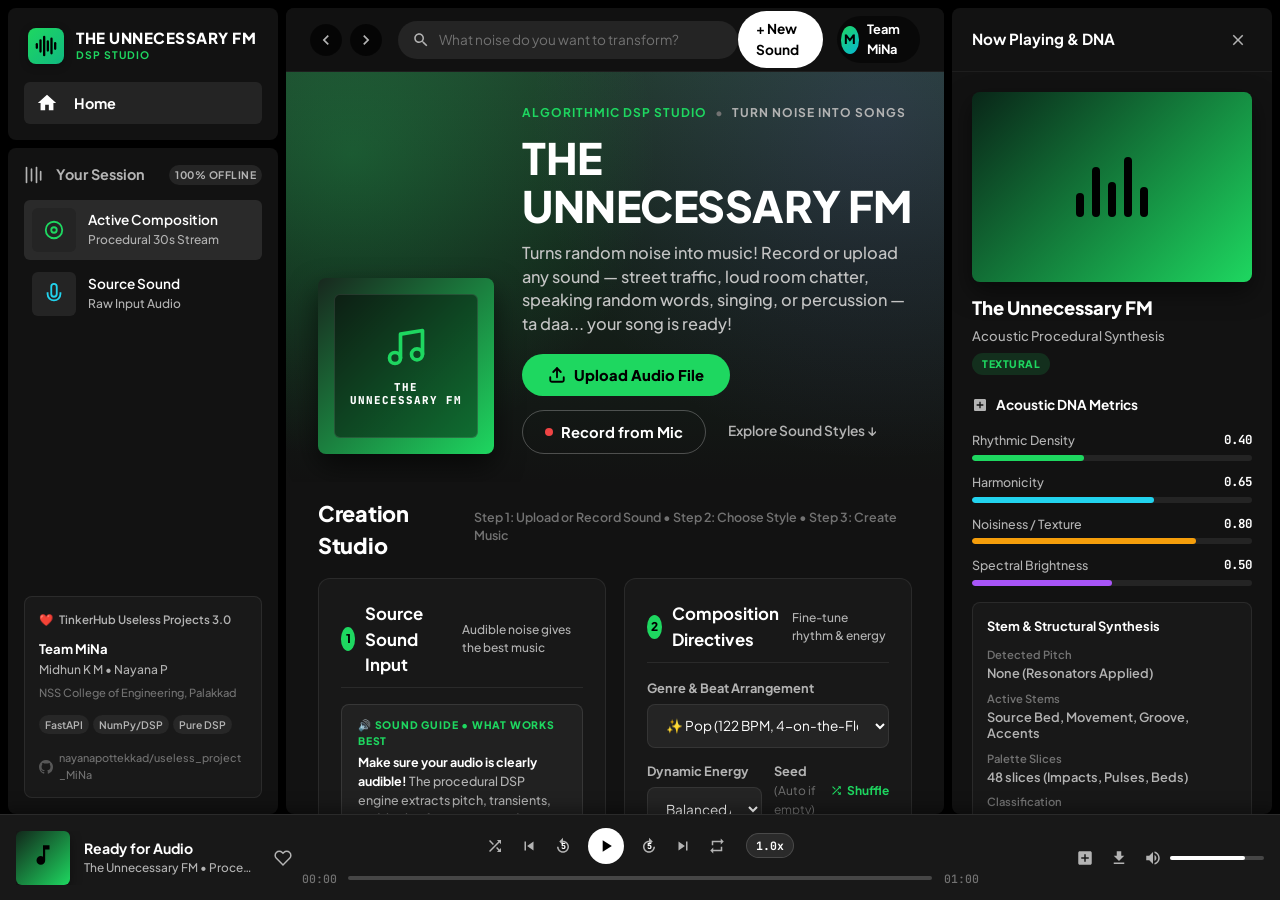
==== commit 27c61fb3: "fix: some slight ui changes to look better and enhance cyber visualizer Polish glassmorphism layout," ====
--- a/frontend/index.html
+++ b/frontend/index.html
@@ -7,6 +7,8 @@
   <title>THE UNNECESSARY FM — Procedural Noise-to-Music DSP Studio</title>
   <meta name="description"
     content="Turns random noise into music. Record or upload, ta daa... your one minute music is ready! 100% algorithmic procedural audio synthesis. Team MiNa • TinkerHub Useless Projects 3.0">
+  <meta name="api-base-url" content="">
+  <meta name="application-name" content="TheUnnecessaryFM">
   <link rel="preconnect" href="https://fonts.googleapis.com">
   <link rel="preconnect" href="https://fonts.gstatic.com" crossorigin>
   <link
@@ -76,7 +78,7 @@
             </div>
             <div class="lib-info">
               <span class="lib-title" id="libTrackTitle">Active Composition</span>
-              <span class="lib-desc" id="libTrackMeta">Procedural 60s Stream</span>
+              <span class="lib-desc" id="libTrackMeta">Procedural 30s Stream</span>
             </div>
           </div>
 
@@ -108,7 +110,13 @@
           <div class="credits-tags">
             <span class="pill-chip">FastAPI</span>
             <span class="pill-chip">NumPy/DSP</span>
-            <span class="pill-chip">Zero Neural AI</span>
+            <span class="pill-chip">Pure DSP</span>
+          </div>
+          <div class="credits-repo">
+            <a href="https://github.com/nayanapottekkad/useless_project_MiNa/" target="_blank" rel="noopener noreferrer" class="repo-link-sidebar">
+              <svg width="14" height="14" viewBox="0 0 24 24" fill="currentColor"><path d="M12 0C5.37 0 0 5.37 0 12c0 5.31 3.435 9.795 8.205 11.385.6.105.825-.255.825-.57 0-.285-.015-1.23-.015-2.235-3.015.555-3.795-.735-4.035-1.41-.135-.345-.72-1.41-1.23-1.695-.42-.225-1.02-.78-.015-.795.945-.015 1.62.87 1.845 1.23 1.08 1.815 2.805 1.305 3.495.99.105-.78.42-1.305.765-1.605-2.67-.3-5.46-1.335-5.46-5.925 0-1.305.465-2.385 1.23-3.225-.12-.3-.54-1.53.12-3.18 0 0 1.005-.315 3.3 1.23.96-.27 1.98-.405 3-.405s2.04.135 3 .405c2.295-1.56 3.3-1.23 3.3-1.23.66 1.65.24 2.88.12 3.18.765.84 1.23 1.905 1.23 3.225 0 4.605-2.805 5.625-5.475 5.925.435.375.81 1.095.81 2.22 0 1.605-.015 2.895-.015 3.3 0 .315.225.69.825.57A12.02 12.02 0 0024 12c0-6.63-5.37-12-12-12z"/></svg>
+              nayanapottekkad/useless_project_MiNa
+            </a>
           </div>
         </div>
       </div>
@@ -158,94 +166,42 @@
           <div class="hero-backdrop"></div>
           <div class="hero-content">
             <div class="hero-artwork">
-              <div class="vinyl-art">
-                <div class="vinyl-ring">
-                  <div class="vinyl-center">
-                    <svg viewBox="0 0 24 24" fill="currentColor">
-                      <path d="M12 3v10.55c-.59-.34-1.27-.55-2-.55-2.21 0-4 1.79-4 4s1.79 4 4 4 4-1.79 4-4V7h4V3h-6z"/>
-                    </svg>
-                  </div>
+              <div class="clean-hero-cover" title="The Unnecessary FM">
+                <div class="cover-inner">
+                  <svg viewBox="0 0 24 24" fill="none" stroke="currentColor" stroke-width="2" stroke-linecap="round" stroke-linejoin="round" class="hero-cover-icon">
+                    <path d="M9 18V5l12-2v13"></path>
+                    <circle cx="6" cy="18" r="3"></circle>
+                    <circle cx="18" cy="16" r="3"></circle>
+                  </svg>
+                  <span class="cover-brand">THE UNNECESSARY FM</span>
                 </div>
               </div>
             </div>
 
             <div class="hero-details">
+              <div class="hero-badge-row">
+                <span class="hero-type">ALGORITHMIC DSP STUDIO</span>
+                <span class="hero-separator">&bull;</span>
+                <span class="hero-tag">TURN NOISE INTO SONGS</span>
+              </div>
+
               <h1 class="hero-title">THE UNNECESSARY FM</h1>
 
               <p class="hero-tagline">
-                Turns random noise into music.. you record or upload, ta daa... your one minute music is ready!
+                Turns random noise into music! Record or upload any sound — street traffic, loud room chatter, speaking random words, singing, or percussion — ta daa... your song is ready!
               </p>
 
-              <div class="hero-quote">
-                &ldquo;The world is full of perfectly ordinary noises, but for some reason, they aren't songs. We decided this was unacceptable. Unnecessary FM turns ordinary noises into songs. Because apparently, being a noise wasn't enough.&rdquo;
-              </div>
-            </div>
-          </div>
-        </section>
-
-        <!-- Quick Noise Inspiration & Genre Shelves -->
-        <section class="shelf-section" id="presetsShelf">
-          <div class="shelf-header">
-            <div class="shelf-title-group">
-              <h2 class="shelf-heading">Popular Noise Sources &amp; Genres</h2>
-              <p class="shelf-subheading">Select a sound style below to instantly preconfigure the procedural generator</p>
-            </div>
-          </div>
-
-          <div class="shelf-grid">
-            <div class="preset-card" data-genre="hiphop" data-energy="balanced">
-              <div class="preset-icon" style="background: linear-gradient(135deg, #e11d48, #be123c);">🎧</div>
-              <div class="preset-info">
-                <h3>Hip Hop</h3>
-                <p>Boom-bap, lo-fi chops &amp; swung rhythm</p>
-              </div>
-              <button type="button" class="btn-card-play" title="Select Hip Hop">
-                <svg viewBox="0 0 24 24" fill="currentColor"><polygon points="8 5 19 12 8 19 8 5"/></svg>
-              </button>
-            </div>
-
-            <div class="preset-card" data-genre="rap" data-energy="high">
-              <div class="preset-icon" style="background: linear-gradient(135deg, #f59e0b, #d97706);">🔥</div>
-              <div class="preset-info">
-                <h3>Rap / Trap</h3>
-                <p>808 sub-bass, rolling hats &amp; punchy claps</p>
-              </div>
-              <button type="button" class="btn-card-play" title="Select Rap / Trap">
-                <svg viewBox="0 0 24 24" fill="currentColor"><polygon points="8 5 19 12 8 19 8 5"/></svg>
-              </button>
-            </div>
-
-            <div class="preset-card" data-genre="pop" data-energy="high">
-              <div class="preset-icon" style="background: linear-gradient(135deg, #8b5cf6, #6d28d9);">✨</div>
-              <div class="preset-info">
-                <h3>Pop</h3>
-                <p>Punchy 4-on-the-floor, hooks &amp; disco pulse</p>
-              </div>
-              <button type="button" class="btn-card-play" title="Select Pop">
-                <svg viewBox="0 0 24 24" fill="currentColor"><polygon points="8 5 19 12 8 19 8 5"/></svg>
-              </button>
-            </div>
-
-            <div class="preset-card" data-genre="minimal" data-energy="low">
-              <div class="preset-icon" style="background: linear-gradient(135deg, #06b6d4, #0891b2);">🧩</div>
-              <div class="preset-info">
-                <h3>Minimal</h3>
-                <p>Atmospheric subtle 40-60% groove</p>
-              </div>
-              <button type="button" class="btn-card-play" title="Select Minimal">
-                <svg viewBox="0 0 24 24" fill="currentColor"><polygon points="8 5 19 12 8 19 8 5"/></svg>
-              </button>
-            </div>
-
-            <div class="preset-card" data-genre="none" data-energy="low">
-              <div class="preset-icon" style="background: linear-gradient(135deg, #10b981, #059669);">🌌</div>
-              <div class="preset-info">
-                <h3>Ambient Drone</h3>
-                <p>No drums, ethereal harmonic resonance</p>
-              </div>
-              <button type="button" class="btn-card-play" title="Select Ambient Drone">
-                <svg viewBox="0 0 24 24" fill="currentColor"><polygon points="8 5 19 12 8 19 8 5"/></svg>
-              </button>
+              <div class="hero-actions-row">
+                <button type="button" class="btn-hero-primary" id="btnHeroUpload">
+                  <svg viewBox="0 0 24 24" fill="none" stroke="currentColor" stroke-width="2.5" stroke-linecap="round" stroke-linejoin="round"><path d="M21 15v4a2 2 0 0 1-2 2H5a2 2 0 0 1-2-2v-4"/><polyline points="17 8 12 3 7 8"/><line x1="12" y1="3" x2="12" y2="15"/></svg>
+                  <span>Upload Audio File</span>
+                </button>
+                <button type="button" class="btn-hero-secondary" id="btnHeroRecord">
+                  <span class="record-dot-static"></span>
+                  <span>Record from Mic</span>
+                </button>
+                <a href="#presetsShelf" class="btn-hero-tertiary">Explore Sound Styles &darr;</a>
+              </div>
             </div>
           </div>
         </section>
@@ -254,7 +210,7 @@
         <section class="studio-section" id="studioSection">
           <div class="section-title-row">
             <h2>Creation Studio</h2>
-            <span class="step-indicator">Step 1: Feed Any Sound &bull; Step 2: Shape &bull; Step 3: Listen</span>
+            <span class="step-indicator">Step 1: Upload or Record Sound &bull; Step 2: Choose Style &bull; Step 3: Create Music</span>
           </div>
 
           <div class="studio-cards-row">
@@ -265,7 +221,15 @@
                   <span class="badge-num">1</span>
                   <h3>Source Sound Input</h3>
                 </div>
-                <span class="card-hint">Rain, fan, traffic, keyboard, keys, voice</span>
+                <span class="card-hint">Audible noise gives the best music</span>
+              </div>
+
+              <!-- Audio Input Quality & Volume Notice -->
+              <div class="audio-input-notice">
+                <div class="notice-badge">🔊 SOUND GUIDE &bull; WHAT WORKS BEST</div>
+                <p><strong>Make sure your audio is clearly audible!</strong> The procedural DSP engine extracts pitch, transients, and rhythm from your sound.
+                <br><strong>Great sounds:</strong> Street traffic, loud room chatter, speaking words aloud, singing, clapping, keys, banging pots.
+                <br><em>⚠️ Avoid faint static, silent rooms, faint fan hums, or quiet mouse clicks — if the sound is too low, the music won't have enough signal to build from!</em></p>
               </div>
 
               <!-- Drag & Drop Zone -->
@@ -280,7 +244,7 @@
                     </svg>
                   </div>
                   <p class="drop-prompt"><strong>Drag and drop audio file</strong> or <span class="highlight">browse</span></p>
-                  <span class="file-hint">WAV, MP3, OGG, WEBM, FLAC, M4A up to 50MB</span>
+                  <span class="file-hint">Works best with audible sounds (traffic, chatter, voice, percussion) &bull; WAV, MP3, FLAC, M4A up to 50MB</span>
                 </div>
 
                 <!-- File Info Pill (Shown when file is chosen) -->
@@ -308,7 +272,7 @@
                 <div class="mic-controls">
                   <button type="button" class="btn-pill-mic" id="btnRecord">
                     <span class="record-dot"></span>
-                    <span id="recordBtnText">Record Mic (5–60s)</span>
+                    <span id="recordBtnText">Record Mic (Speak, Clap, or Play Sound)</span>
                   </button>
                   <div class="rec-timer hidden" id="recTimer">
                     <span class="rec-pulse"></span>
@@ -316,6 +280,7 @@
                     <span class="rec-max">/ 01:00 MAX</span>
                   </div>
                 </div>
+                <span class="mic-guidance-hint">💡 Tip: Speak words aloud, sing, clap, or record ambient noise for 5–20s at audible volume</span>
                 <canvas id="liveMicCanvas" class="live-mic-canvas hidden" width="360" height="40"></canvas>
               </div>
             </div>
@@ -335,13 +300,14 @@
                   <label for="beatSelect">Genre &amp; Beat Arrangement</label>
                   <div class="select-wrapper">
                     <select id="beatSelect" class="spotify-select">
-                      <option value="hiphop" selected>🎧 Hip Hop (Boom-Bap, Lo-Fi &amp; Swung Chops)</option>
-                      <option value="rap">🔥 Rap / Trap (808 Sub-Bass, Rolling Hats &amp; Claps)</option>
-                      <option value="pop">✨ Pop (Punchy 4-on-the-Floor, Hooks &amp; Disco Pulse)</option>
-                      <option value="minimal">🧩 Minimal (Atmospheric 40-60% Groove)</option>
-                      <option value="rhythmic">🥁 Rhythmic Pulse (Driving Upbeat)</option>
-                      <option value="light_percussion">🎵 Light Percussion (Organic Foley)</option>
-                      <option value="none">🌌 No Drums (Ambient Harmonic Drone)</option>
+                      <option value="pop" selected>✨ Pop (122 BPM, 4-on-the-Floor, 16th Electro Bass, Foley Chops)</option>
+                      <option value="rap">🔥 Rap / Electro (104 BPM, French-Touch Resonant Sweeps, Funky Bass)</option>
+                      <option value="hiphop">🎧 Hip Hop (92 BPM, Swung MPC Boom-Bap, Lo-Fi Chops)</option>
+                      <option value="trap">⚡ Trap (138 BPM, Triplet Hats, Gliding 808s)</option>
+                      <option value="minimal">🧩 Minimal (126 BPM, Progressive House &amp; Garage Groove)</option>
+                      <option value="rhythmic">🥁 Rhythmic Pulse (120 BPM, Driving Acoustic Energy)</option>
+                      <option value="light_percussion">🎵 Light Percussion (Organic Foley &amp; Natural Textures)</option>
+                      <option value="none">🌌 Ambient (Cinematic Harmonic Drone, No Drums)</option>
                     </select>
                   </div>
                 </div>
@@ -370,20 +336,131 @@
                   </div>
                 </div>
 
+                <!-- Duration Toggle -->
+                <div class="form-group">
+                  <label>Output Duration <span class="hint">(default 30s)</span></label>
+                  <div class="duration-toggle-group" id="durationToggleGroup">
+                    <button type="button" class="btn-duration active" id="btnDur30" data-dur="30">
+                      <span class="dur-label">30s</span>
+                      <span class="dur-sub">Fast — recommended for hosted</span>
+                    </button>
+                    <button type="button" class="btn-duration" id="btnDur60" data-dur="60">
+                      <span class="dur-label">60s</span>
+                      <span class="dur-sub">Full-length track</span>
+                    </button>
+                  </div>
+                </div>
+
                 <!-- Generate CTA Button -->
                 <div class="generate-cta-wrap">
                   <button type="button" class="btn-spotify-generate" id="btnGenerate" disabled>
                     <svg viewBox="0 0 24 24" fill="currentColor" width="22" height="22">
                       <path d="M12 2C6.48 2 2 6.48 2 12s4.48 10 10 10 10-4.48 10-10S17.52 2 12 2zm-2 14.5v-9l6 4.5-6 4.5z"/>
                     </svg>
-                    <span>CREATE MUSIC (~60s)</span>
+                    <span id="generateBtnLabel">CREATE MUSIC (30s)</span>
                   </button>
                   <p class="generate-disclaimer">
                     <svg viewBox="0 0 24 24" fill="currentColor" width="14" height="14"><path d="M12 2C6.48 2 2 6.48 2 12s4.48 10 10 10 10-4.48 10-10S17.52 2 12 2zm1 15h-2v-6h2v6zm0-8h-2V7h2v2z"/></svg>
-                    3 independent candidates synthesized, harmonic-tuned &amp; ranked by DSP
+                    Your noise transformed into music — 100% procedural DSP
                   </p>
                 </div>
               </div>
+            </div>
+          </div>
+        </section>
+
+        <!-- Quick Noise Inspiration & Genre Shelves -->
+        <section class="shelf-section" id="presetsShelf">
+          <div class="shelf-header">
+            <div class="shelf-title-group">
+              <h2 class="shelf-heading">Popular Sound Styles &amp; Presets</h2>
+              <p class="shelf-subheading">Click any style below to quickly configure genre, tempo, and dynamics in the studio above</p>
+            </div>
+          </div>
+
+          <div class="shelf-grid">
+            <div class="preset-card featured-card" data-genre="pop" data-energy="high">
+              <div class="card-top-row">
+                <div class="preset-icon" style="background: linear-gradient(135deg, #8b5cf6, #ec4899);">✨</div>
+                <span class="card-badge">DEFAULT</span>
+              </div>
+              <div class="preset-info">
+                <h3>Pop</h3>
+                <p>122 BPM 4-on-the-floor, rolling 16th electro bass, pop claps &amp; syncopated foley chops</p>
+              </div>
+              <button type="button" class="btn-card-play" title="Select Pop">
+                <svg viewBox="0 0 24 24" fill="currentColor"><polygon points="8 5 19 12 8 19 8 5"/></svg>
+              </button>
+            </div>
+
+            <div class="preset-card" data-genre="rap" data-energy="high">
+              <div class="card-top-row">
+                <div class="preset-icon" style="background: linear-gradient(135deg, #f59e0b, #ef4444);">🔥</div>
+                <span class="card-badge">FRENCH TOUCH</span>
+              </div>
+              <div class="preset-info">
+                <h3>Rap / Electro</h3>
+                <p>104 BPM French-touch resonant filter sweeps, funky disco bass &amp; soulful chops</p>
+              </div>
+              <button type="button" class="btn-card-play" title="Select Rap / Electro">
+                <svg viewBox="0 0 24 24" fill="currentColor"><polygon points="8 5 19 12 8 19 8 5"/></svg>
+              </button>
+            </div>
+
+            <div class="preset-card" data-genre="hiphop" data-energy="balanced">
+              <div class="card-top-row">
+                <div class="preset-icon" style="background: linear-gradient(135deg, #e11d48, #be123c);">🎧</div>
+                <span class="card-badge">BOOM-BAP</span>
+              </div>
+              <div class="preset-info">
+                <h3>Hip Hop</h3>
+                <p>92 BPM swung boom-bap, vinyl warmth &amp; chill lo-fi chords</p>
+              </div>
+              <button type="button" class="btn-card-play" title="Select Hip Hop">
+                <svg viewBox="0 0 24 24" fill="currentColor"><polygon points="8 5 19 12 8 19 8 5"/></svg>
+              </button>
+            </div>
+
+            <div class="preset-card" data-genre="trap" data-energy="high">
+              <div class="card-top-row">
+                <div class="preset-icon" style="background: linear-gradient(135deg, #6366f1, #3b82f6);">⚡</div>
+                <span class="card-badge">808 SUB</span>
+              </div>
+              <div class="preset-info">
+                <h3>Trap</h3>
+                <p>138 BPM heavy pitch-bending 808s, triplet hats &amp; dark cinematic pads</p>
+              </div>
+              <button type="button" class="btn-card-play" title="Select Trap">
+                <svg viewBox="0 0 24 24" fill="currentColor"><polygon points="8 5 19 12 8 19 8 5"/></svg>
+              </button>
+            </div>
+
+            <div class="preset-card" data-genre="minimal" data-energy="low">
+              <div class="card-top-row">
+                <div class="preset-icon" style="background: linear-gradient(135deg, #06b6d4, #0891b2);">🧩</div>
+                <span class="card-badge">HOUSE</span>
+              </div>
+              <div class="preset-info">
+                <h3>Minimal</h3>
+                <p>126 BPM progressive house &amp; garage pulse, hypnotic syncopated groove</p>
+              </div>
+              <button type="button" class="btn-card-play" title="Select Minimal">
+                <svg viewBox="0 0 24 24" fill="currentColor"><polygon points="8 5 19 12 8 19 8 5"/></svg>
+              </button>
+            </div>
+
+            <div class="preset-card" data-genre="none" data-energy="low">
+              <div class="card-top-row">
+                <div class="preset-icon" style="background: linear-gradient(135deg, #10b981, #059669);">🌌</div>
+                <span class="card-badge">CINEMATIC</span>
+              </div>
+              <div class="preset-info">
+                <h3>Ambient Drone</h3>
+                <p>Ethereal evolving textures, harmonic drone beds &amp; zero drums</p>
+              </div>
+              <button type="button" class="btn-card-play" title="Select Ambient Drone">
+                <svg viewBox="0 0 24 24" fill="currentColor"><polygon points="8 5 19 12 8 19 8 5"/></svg>
+              </button>
             </div>
           </div>
         </section>
@@ -399,7 +476,7 @@
               </div>
             </div>
             <h3>Awaiting Sound Input</h3>
-            <p>Upload any ordinary noise or record through your mic. The procedural DSP engine will extract pitch, transients, and timbre to compose 3 unique 1-minute songs.</p>
+            <p>Upload any ordinary noise or record through your mic. The procedural DSP engine will extract pitch, transients, and timbre to compose a unique track from your sound.</p>
           </div>
 
           <!-- Processing State with Animated Loader -->
@@ -412,10 +489,26 @@
                 <span class="progress-percent" id="progressPercent">15%</span>
               </div>
               <h3 id="progressStage">Analyzing acoustic DNA &amp; spectral timbre...</h3>
-              <p class="processing-hint">Rendering resonant filter banks, granular clouds &amp; multi-track stems across 3 candidate variations.</p>
+              <p class="processing-quote" id="processingQuote">"The world is full of perfectly ordinary noises, but for some reason, they aren't songs. We decided this was unacceptable."</p>
             </div>
             <div class="progress-bar-track">
               <div class="progress-bar-fill" id="progressBarFill"></div>
+            </div>
+
+            <!-- Authentic Project & Hosting Notice -->
+            <div class="hosting-note-card">
+              <div class="hosting-note-icon">💡</div>
+              <div class="hosting-note-body">
+                <strong>Pure Procedural Synthesis</strong>
+                <p>Turning ordinary noise into music requires real mathematical signal processing (FFT, resonant filters, transient segmentation). It may take a little time on free cloud tiers and that is completely normal!</p>
+                <div class="hosting-note-links">
+                  <span>Full 1-Minute Engine available in the original source:</span>
+                  <a href="https://github.com/nayanapottekkad/useless_project_MiNa" target="_blank" rel="noopener noreferrer" class="github-repo-link">
+                    <svg width="16" height="16" viewBox="0 0 24 24" fill="currentColor"><path d="M12 0C5.37 0 0 5.37 0 12c0 5.31 3.435 9.795 8.205 11.385.6.105.825-.255.825-.57 0-.285-.015-1.23-.015-2.235-3.015.555-3.795-.735-4.035-1.41-.135-.345-.72-1.41-1.23-1.695-.42-.225-1.02-.78-.015-.795.945-.015 1.62.87 1.845 1.23 1.08 1.815 2.805 1.305 3.495.99.105-.78.42-1.305.765-1.605-2.67-.3-5.46-1.335-5.46-5.925 0-1.305.465-2.385 1.23-3.225-.12-.3-.54-1.53.12-3.18 0 0 1.005-.315 3.3 1.23.96-.27 1.98-.405 3-.405s2.04.135 3 .405c2.295-1.56 3.3-1.23 3.3-1.23.66 1.65.24 2.88.12 3.18.765.84 1.23 1.905 1.23 3.225 0 4.605-2.805 5.625-5.475 5.925.435.375.81 1.095.81 2.22 0 1.605-.015 2.895-.015 3.3 0 .315.225.69.825.57A12.02 12.02 0 0024 12c0-6.63-5.37-12-12-12z"/></svg>
+                    nayanapottekkad/useless_project_MiNa
+                  </a>
+                </div>
+              </div>
             </div>
           </div>
 
@@ -472,9 +565,28 @@
                 <span class="meta-label">DSP SCORE</span>
                 <span class="meta-val score-green" id="metaScore">68.4 / 100</span>
               </div>
-              <div class="meta-card">
+              <div class="meta-card seed-card" title="Click to copy seed to clipboard">
                 <span class="meta-label">SEED</span>
-                <span class="meta-val code-font" id="metaSeed">49201948</span>
+                <span class="meta-val code-font" id="metaSeed" title="Click to copy seed">49201948</span>
+              </div>
+            </div>
+
+            <!-- A/B Synchronized Comparison Bar -->
+            <div class="ab-compare-bar" id="abCompareBar">
+              <div class="ab-status-group">
+                <span class="ab-badge">A/B INSTANT COMPARE</span>
+                <span class="ab-explanation">Toggle or blend between Raw Noise and Produced Track</span>
+              </div>
+              <div class="ab-controls-group">
+                <button type="button" class="btn-ab-switch" id="btnABSwitch" title="Toggle between Raw Noise [A] and Produced Track [B] (Shortcut: Spacebar)">
+                  <span class="ab-switch-indicator" id="abSwitchIndicator">Playing: [B] Produced Track</span>
+                  <span class="ab-hotkey-hint">[Space] to switch</span>
+                </button>
+                <div class="ab-balance-wrap" title="Blend Source Noise [A] and Produced Track [B]">
+                  <span class="balance-tag">Source [A]</span>
+                  <input type="range" id="abBalanceSlider" class="ab-balance-slider" min="0" max="100" value="100" step="1" title="0% = Raw Source Noise, 100% = Produced Track">
+                  <span class="balance-tag">Track [B]</span>
+                </div>
               </div>
             </div>
 
@@ -484,7 +596,7 @@
               <div class="waveform-card source-wave-card">
                 <div class="wf-header">
                   <div class="wf-info">
-                    <span class="wf-tag tag-src">SOURCE AUDIO</span>
+                    <span class="wf-tag tag-src">SOURCE AUDIO [A]</span>
                     <span class="wf-name" id="srcNameDisplay">source_sample.wav</span>
                   </div>
                   <span class="wf-time" id="srcTimeDisplay">00:00 / 00:00</span>
@@ -496,10 +608,21 @@
                 </div>
 
                 <div class="wf-actions">
-                  <button type="button" class="btn-wf-play" id="btnPlaySource">
-                    <span id="srcPlayIcon">&#9658;</span>
-                    <span id="srcPlayText">Play Source</span>
-                  </button>
+                  <div class="action-left">
+                    <button type="button" class="btn-wf-play" id="btnPlaySource">
+                      <span id="srcPlayIcon"><svg viewBox="0 0 24 24" fill="currentColor" width="13" height="13" style="display:block;"><polygon points="6 4 20 12 6 20 6 4"/></svg></span>
+                      <span id="srcPlayText">Play Source</span>
+                    </button>
+                    <button type="button" class="btn-wf-skip" id="btnSkipBackSource" title="Rewind 5s">
+                      <svg viewBox="0 0 24 24" fill="currentColor" width="13" height="13"><path d="M12 5V1L7 6l5 5V7c3.31 0 6 2.69 6 6s-2.69 6-6 6-6-2.69-6-6H4c0 4.42 3.58 8 8 8s8-3.58 8-8-3.58-8-8-8z"/></svg>
+                      -5s
+                    </button>
+                    <button type="button" class="btn-wf-skip" id="btnSkipFwdSource" title="Forward 5s">
+                      +5s
+                      <svg viewBox="0 0 24 24" fill="currentColor" width="13" height="13"><path d="M12 5V1l5 5-5 5V7c-3.31 0-6 2.69-6 6s2.69 6 6 6 6-2.69 6-6h2c0 4.42-3.58 8-8 8s-8-3.58-8-8 3.58-8 8-8z"/></svg>
+                    </button>
+                    <button type="button" class="btn-speed-badge" id="btnSpeedSource" title="Change Playback Speed">1.0x</button>
+                  </div>
                   <span class="wf-hint">Raw acoustic noise input</span>
                 </div>
               </div>
@@ -508,7 +631,7 @@
               <div class="waveform-card result-wave-card">
                 <div class="wf-header">
                   <div class="wf-info">
-                    <span class="wf-tag tag-res">TRANSFORMED COMPOSITION</span>
+                    <span class="wf-tag tag-res">TRANSFORMED COMPOSITION [B]</span>
                     <span class="wf-name" id="resFormDisplay">Intro &rarr; A &rarr; B &rarr; A &rarr; Outro</span>
                   </div>
                   <span class="wf-time" id="resTimeDisplay">00:00 / 01:00</span>
@@ -522,12 +645,20 @@
                 <div class="wf-actions main-res-actions">
                   <div class="action-left">
                     <button type="button" class="btn-wf-play-main" id="btnPlayResult">
-                      <span id="resPlayIcon">&#9658;</span>
+                      <span id="resPlayIcon"><svg viewBox="0 0 24 24" fill="currentColor" width="15" height="15" style="display:block;"><polygon points="6 4 20 12 6 20 6 4"/></svg></span>
                       <span id="resPlayText">Play Composition</span>
                     </button>
+                    <button type="button" class="btn-wf-skip" id="btnSkipBackResult" title="Rewind 5s">
+                      <svg viewBox="0 0 24 24" fill="currentColor" width="13" height="13"><path d="M12 5V1L7 6l5 5V7c3.31 0 6 2.69 6 6s-2.69 6-6 6-6-2.69-6-6H4c0 4.42 3.58 8 8 8s8-3.58 8-8-3.58-8-8-8z"/></svg>
+                      -5s
+                    </button>
+                    <button type="button" class="btn-wf-skip" id="btnSkipFwdResult" title="Forward 5s">
+                      +5s
+                      <svg viewBox="0 0 24 24" fill="currentColor" width="13" height="13"><path d="M12 5V1l5 5-5 5V7c-3.31 0-6 2.69-6 6s2.69 6 6 6 6-2.69 6-6h2c0 4.42-3.58 8-8 8s-8-3.58-8-8 3.58-8 8-8z"/></svg>
+                    </button>
                     <a id="btnDownload" class="btn-wf-download" download="unnecessaryfm_composition.wav" href="#" title="Download master uncompressed 16-bit 44.1kHz WAV">
-                      <svg viewBox="0 0 24 24" fill="currentColor" width="16" height="16"><path d="M19.35 10.04C18.67 6.59 15.64 4 12 4 9.11 4 6.6 5.64 5.35 8.04 2.34 8.36 0 10.91 0 14c0 3.31 2.69 6 6 6h13c2.76 0 5-2.24 5-5 0-2.64-2.05-4.78-4.65-4.96zM17 13l-5 5-5-5h3V9h4v4h3z"/></svg>
-                      Download Master WAV
+                      <svg viewBox="0 0 24 24" fill="currentColor" width="14" height="14" style="display:block;"><path d="M19.35 10.04C18.67 6.59 15.64 4 12 4 9.11 4 6.6 5.64 5.35 8.04 2.34 8.36 0 10.91 0 14c0 3.31 2.69 6 6 6h13c2.76 0 5-2.24 5-5 0-2.64-2.05-4.78-4.65-4.96zM17 13l-5 5-5-5h3V9h4v4h3z"/></svg>
+                      <span>Download WAV</span>
                     </a>
                   </div>
                   <span class="wf-hint">100% Algorithmic procedural transformation</span>
@@ -535,12 +666,73 @@
               </div>
             </div>
 
-            <!-- Action Bar: Variations & DNA Toggle -->
+            <!-- Sound Transformation & Stem Architecture -->
+            <div class="stem-architecture-card">
+              <div class="stem-card-header">
+                <div class="stem-title-group">
+                  <span class="stem-eyebrow">PURE DSP SIGNAL FLOW</span>
+                  <h3>How Your Noise Was Re-engineered Into Music</h3>
+                </div>
+                <span class="stem-pill-badge">100% Pure DSP Signal Processing</span>
+              </div>
+
+              <div class="stem-grid" id="stemGrid">
+                <div class="stem-item">
+                  <div class="stem-icon">🥁</div>
+                  <div class="stem-content">
+                    <span class="stem-name">Punchy Drums &amp; Turnarounds</span>
+                    <p class="stem-desc" id="stemDrumsDesc">Transient slices mapped with pitch-drop envelope into punchy kick, crackling snare &amp; 4th/8th bar fills.</p>
+                  </div>
+                </div>
+
+                <div class="stem-item">
+                  <div class="stem-icon">🎩</div>
+                  <div class="stem-content">
+                    <span class="stem-name">Source Hi-Hats</span>
+                    <p class="stem-desc" id="stemHatsDesc">High-pass spectral slices tailored into crisp 16th-note closed hats &amp; sizzling open hats.</p>
+                  </div>
+                </div>
+
+                <div class="stem-item">
+                  <div class="stem-icon">🎸</div>
+                  <div class="stem-content">
+                    <span class="stem-name">Karplus-Strong Plucked String</span>
+                    <p class="stem-desc" id="stemLeadDesc">Source audio micro-grains physically modeled into resonant plucked string lead hook with ping-pong delay.</p>
+                  </div>
+                </div>
+
+                <div class="stem-item">
+                  <div class="stem-icon">🎹</div>
+                  <div class="stem-content">
+                    <span class="stem-name">Resonant Chord Progression</span>
+                    <p class="stem-desc" id="stemChordsDesc">Dynamic 4-chord modal bandpass resonator bank sweeping across source background texture.</p>
+                  </div>
+                </div>
+
+                <div class="stem-item">
+                  <div class="stem-icon">🌊</div>
+                  <div class="stem-content">
+                    <span class="stem-name">Noise Risers &amp; Drops</span>
+                    <p class="stem-desc" id="stemFXDesc">Source continuous texture dynamically frequency-swept to build anticipation into climax drops.</p>
+                  </div>
+                </div>
+
+                <div class="stem-item">
+                  <div class="stem-icon">🔊</div>
+                  <div class="stem-content">
+                    <span class="stem-name">Harmonic Sub-Bass</span>
+                    <p class="stem-desc" id="stemBassDesc">Source low-end texturized with tuned sub-bass oscillation and warm tape saturation.</p>
+                  </div>
+                </div>
+              </div>
+            </div>
+
+            <!-- Action Bar: GitHub & DNA Toggle -->
             <div class="results-footer-bar">
-              <button type="button" class="btn-pill-secondary" id="btnRegenerateNew">
-                <svg viewBox="0 0 24 24" fill="currentColor" width="16" height="16"><path d="M17.65 6.35C16.2 4.9 14.21 4 12 4c-4.42 0-7.99 3.58-7.99 8s3.57 8 7.99 8c3.73 0 6.84-2.55 7.73-6h-2.08c-.82 2.33-3.04 4-5.65 4-3.31 0-6-2.69-6-6s2.69-6 6-6c1.66 0 3.14.69 4.22 1.78L13 11h7V4l-2.35 2.35z"/></svg>
-                Generate 3 New Variations from this Source
-              </button>
+              <a href="https://github.com/nayanapottekkad/useless_project_MiNa/" target="_blank" rel="noopener noreferrer" class="btn-pill-secondary btn-github-link">
+                <svg viewBox="0 0 24 24" fill="currentColor" width="16" height="16"><path d="M12 0C5.37 0 0 5.37 0 12c0 5.31 3.435 9.795 8.205 11.385.6.105.825-.255.825-.57 0-.285-.015-1.23-.015-2.235-3.015.555-3.795-.735-4.035-1.41-.135-.345-.72-1.41-1.23-1.695-.42-.225-1.02-.78-.015-.795.945-.015 1.62.87 1.845 1.23 1.08 1.815 2.805 1.305 3.495.99.105-.78.42-1.305.765-1.605-2.67-.3-5.46-1.335-5.46-5.925 0-1.305.465-2.385 1.23-3.225-.12-.3-.54-1.53.12-3.18 0 0 1.005-.315 3.3 1.23.96-.27 1.98-.405 3-.405s2.04.135 3 .405c2.295-1.56 3.3-1.23 3.3-1.23.66 1.65.24 2.88.12 3.18.765.84 1.23 1.905 1.23 3.225 0 4.605-2.805 5.625-5.475 5.925.435.375.81 1.095.81 2.22 0 1.605-.015 2.895-.015 3.3 0 .315.225.69.825.57A12.02 12.02 0 0024 12c0-6.63-5.37-12-12-12z"/></svg>
+                View Source on GitHub
+              </a>
 
               <button type="button" class="btn-pill-ghost" id="btnScrollToDNA">
                 View Acoustic DNA &amp; Stem Breakdown &rarr;
@@ -548,19 +740,6 @@
             </div>
           </div>
         </section>
-
-        <!-- Footer / Credits -->
-        <footer class="spotify-footer">
-          <div class="footer-left">
-            <p><strong>THE UNNECESSARY FM</strong> &bull; 100% Pure DSP Procedural Music Engine</p>
-            <p class="footer-sub">Zero Neural Networks &bull; Zero Cloud AI &bull; Runs 100% Offline</p>
-          </div>
-          <div class="footer-right">
-            <span>Made with ❤️ at TinkerHub Useless Projects 3.0</span>
-            <span class="footer-dot">&bull;</span>
-            <span>Team MiNa</span>
-          </div>
-        </footer>
 
       </div>
     </main>
@@ -712,10 +891,20 @@
           <svg viewBox="0 0 24 24" fill="currentColor"><path d="M6 6h2v12H6zm3.5 6l8.5 6V6z"/></svg>
         </button>
 
+        <button type="button" class="btn-player-ctrl btn-player-skip" id="playerBtnSkipBack" title="Rewind 5 Seconds" aria-label="Skip back 5 seconds">
+          <svg viewBox="0 0 24 24" fill="currentColor"><path d="M12 5V1L7 6l5 5V7c3.31 0 6 2.69 6 6s-2.69 6-6 6-6-2.69-6-6H4c0 4.42 3.58 8 8 8s8-3.58 8-8-3.58-8-8-8z"/></svg>
+          <span class="skip-num">5</span>
+        </button>
+
         <button type="button" class="btn-player-play" id="playerBtnPlay" title="Play / Pause" aria-label="Play">
           <svg id="playerPlaySvg" viewBox="0 0 24 24" fill="currentColor"><polygon points="8 5 19 12 8 19 8 5"/></svg>
         </button>
 
+        <button type="button" class="btn-player-ctrl btn-player-skip" id="playerBtnSkipFwd" title="Skip Forward 5 Seconds" aria-label="Skip forward 5 seconds">
+          <svg viewBox="0 0 24 24" fill="currentColor"><path d="M12 5V1l5 5-5 5V7c-3.31 0-6 2.69-6 6s2.69 6 6 6 6-2.69 6-6h2c0 4.42-3.58 8-8 8s-8-3.58-8-8 3.58-8 8-8z"/></svg>
+          <span class="skip-num">5</span>
+        </button>
+
         <button type="button" class="btn-player-ctrl" id="playerBtnNext" title="Next Candidate" aria-label="Next">
           <svg viewBox="0 0 24 24" fill="currentColor"><path d="M6 18l8.5-6L6 6v12zM16 6v12h2V6h-2z"/></svg>
         </button>
@@ -723,6 +912,8 @@
         <button type="button" class="btn-player-ctrl" id="playerBtnLoop" title="Loop Track" aria-label="Loop">
           <svg viewBox="0 0 24 24" fill="currentColor"><path d="M7 7h10v3l4-4-4-4v3H5v6h2V7zm10 10H7v-3l-4 4 4 4v-3h12v-6h-2v4z"/></svg>
         </button>
+
+        <button type="button" class="btn-speed-badge player-speed-badge" id="playerBtnSpeed" title="Playback Speed (Click to cycle 0.75x, 1x, 1.25x, 1.5x, 2x)">1.0x</button>
       </div>
 
       <div class="player-progress-row">
@@ -783,6 +974,7 @@
   <audio id="sourceAudioPlayer" preload="auto"></audio>
   <audio id="resultAudioPlayer" preload="auto"></audio>
 
+  <script src="/env.js"></script>
   <script src="app.js"></script>
 </body>
 
--- a/frontend/style.css
+++ b/frontend/style.css
@@ -1,2588 +1,3395 @@
-/* ==========================================================================
-   THE UNNECESSARY FM — SPOTIFY-INSPIRED MODERN AUDIO STUDIO DESIGN SYSTEM
-   Dark Immersive Theme • 3-Part Architecture • Persistent Bottom Player
-   Vibrant Spotify Green Accents • Polished Micro-Interactions • Seamless UX
-   ========================================================================== */
-
-/* --------------------------------------------------------------------------
-   0. DESIGN TOKENS & COLOR PALETTE
-   -------------------------------------------------------------------------- */
-:root {
-  /* Spotify Signature Dark Surfaces */
-  --bg-black: #000000;
-  --bg-base: #121212;
-  --bg-surface: #181818;
-  --bg-elevated: #242424;
-  --bg-highlight: #2a2a2a;
-  --bg-card-hover: #333333;
-
-  /* Glassmorphism & Translucency */
-  --glass-topbar: rgba(18, 18, 18, 0.85);
-  --glass-card: rgba(255, 255, 255, 0.04);
-  --border-subtle: rgba(255, 255, 255, 0.08);
-  --border-hover: rgba(255, 255, 255, 0.18);
-  --border-focus: #1ed760;
-
-  /* Typography Colors */
-  --text-white: #ffffff;
-  --text-subdued: #b3b3b3;
-  --text-muted: #727272;
-  --text-inverse: #000000;
-
-  /* Spotify Primary Accent */
-  --spotify-green: #1ed760;
-  --spotify-green-hover: #1fdf64;
-  --spotify-green-pressed: #169c46;
-  --spotify-green-glow: rgba(30, 215, 96, 0.35);
-
-  /* Secondary Accents */
-  --accent-cyan: #22d3ee;
-  --accent-amber: #f59e0b;
-  --accent-purple: #a855f7;
-  --accent-rose: #f43f5e;
-
-  /* Typography */
-  --font-sans: 'Plus Jakarta Sans', -apple-system, BlinkMacSystemFont, 'Segoe UI', Roboto, sans-serif;
-  --font-mono: 'JetBrains Mono', 'Fira Code', monospace;
-
-  /* Layout Dimensions */
-  --sidebar-width: 270px;
-  --right-panel-width: 320px;
-  --player-height: 86px;
-  --topbar-height: 64px;
-
-  /* Smooth Radii */
-  --radius-sm: 6px;
-  --radius-md: 8px;
-  --radius-lg: 12px;
-  --radius-xl: 16px;
-  --radius-2xl: 20px;
-  --radius-pill: 9999px;
-
-  /* Shadows */
-  --shadow-card: 0 8px 24px rgba(0, 0, 0, 0.5);
-  --shadow-floating: 0 16px 36px rgba(0, 0, 0, 0.75);
-  --shadow-glow: 0 0 24px var(--spotify-green-glow);
-
-  /* Transitions */
-  --transition-fast: 0.15s cubic-bezier(0.4, 0, 0.2, 1);
-  --transition-normal: 0.25s cubic-bezier(0.4, 0, 0.2, 1);
-  --transition-slow: 0.4s cubic-bezier(0.16, 1, 0.3, 1);
-}
-
-/* --------------------------------------------------------------------------
-   1. BASE RESET & ACCESSIBILITY
-   -------------------------------------------------------------------------- */
-*, *::before, *::after {
-  box-sizing: border-box;
-  margin: 0;
-  padding: 0;
-}
-
-html {
-  font-size: 16px;
-  color-scheme: dark;
-  -webkit-font-smoothing: antialiased;
-  -moz-osx-font-smoothing: grayscale;
-  scroll-behavior: smooth;
-}
-
-body {
-  background-color: var(--bg-black);
-  color: var(--text-white);
-  font-family: var(--font-sans);
-  font-weight: 500;
-  line-height: 1.5;
-  overflow: hidden; /* App shell scrolls inside main */
-  height: 100vh;
-  width: 100vw;
-  user-select: none;
-}
-
-/* Custom Sleek Dark Scrollbars */
-::-webkit-scrollbar {
-  width: 10px;
-  height: 10px;
-}
-
-::-webkit-scrollbar-track {
-  background: transparent;
-}
-
-::-webkit-scrollbar-thumb {
-  background: rgba(255, 255, 255, 0.18);
-  border-radius: var(--radius-pill);
-}
-
-::-webkit-scrollbar-thumb:hover {
-  background: rgba(255, 255, 255, 0.35);
-}
-
-.hidden {
-  display: none !important;
-}
-
-/* --------------------------------------------------------------------------
-   2. MAIN 3-PART SPOTIFY DESKTOP SHELL
-   -------------------------------------------------------------------------- */
-.spotify-shell {
-  display: grid;
-  grid-template-columns: var(--sidebar-width) 1fr var(--right-panel-width);
-  height: calc(100vh - var(--player-height));
-  width: 100vw;
-  padding: 8px 8px 0 8px;
-  gap: 8px;
-  background-color: var(--bg-black);
-  transition: grid-template-columns var(--transition-normal);
-}
-
-.spotify-shell.right-panel-closed {
-  grid-template-columns: var(--sidebar-width) 1fr 0px;
-}
-
-.spotify-shell.right-panel-closed .spotify-right-panel {
-  display: none;
-}
-
-/* --------------------------------------------------------------------------
-   3. LEFT SIDEBAR (Navigation & Library)
-   -------------------------------------------------------------------------- */
-.spotify-sidebar {
-  display: flex;
-  flex-direction: column;
-  gap: 8px;
-  height: 100%;
-  overflow: hidden;
-}
-
-.sidebar-top {
-  background-color: var(--bg-base);
-  border-radius: var(--radius-md);
-  padding: 20px 16px 16px 16px;
-  display: flex;
-  flex-direction: column;
-  gap: 18px;
-}
-
-.brand-logo {
-  display: flex;
-  align-items: center;
-  gap: 12px;
-  text-decoration: none;
-  color: var(--text-white);
-  padding: 0 4px;
-}
-
-.logo-icon-wrap {
-  width: 36px;
-  height: 36px;
-  border-radius: var(--radius-md);
-  background: linear-gradient(135deg, #1ed760, #10b981);
-  display: flex;
-  align-items: center;
-  justify-content: center;
-  color: #000000;
-  box-shadow: 0 4px 12px rgba(30, 215, 96, 0.3);
-  flex-shrink: 0;
-}
-
-.logo-icon-wrap svg {
-  width: 22px;
-  height: 22px;
-}
-
-.logo-text {
-  display: flex;
-  flex-direction: column;
-}
-
-.logo-name {
-  font-size: 0.95rem;
-  font-weight: 800;
-  letter-spacing: 0.5px;
-  color: var(--text-white);
-  line-height: 1.2;
-}
-
-.logo-badge {
-  font-size: 0.65rem;
-  font-weight: 700;
-  color: var(--spotify-green);
-  letter-spacing: 1px;
-}
-
-.nav-menu {
-  display: flex;
-  flex-direction: column;
-  gap: 4px;
-}
-
-.nav-item {
-  display: flex;
-  align-items: center;
-  gap: 16px;
-  width: 100%;
-  padding: 10px 12px;
-  border-radius: var(--radius-sm);
-  background: transparent;
-  border: none;
-  color: var(--text-subdued);
-  font-family: var(--font-sans);
-  font-size: 0.9rem;
-  font-weight: 700;
-  cursor: pointer;
-  transition: color var(--transition-fast), background-color var(--transition-fast);
-  text-align: left;
-}
-
-.nav-item:hover {
-  color: var(--text-white);
-}
-
-.nav-item.active {
-  color: var(--text-white);
-  background-color: var(--bg-elevated);
-}
-
-.nav-icon {
-  width: 22px;
-  height: 22px;
-  flex-shrink: 0;
-}
-
-/* Sidebar Library / Sessions */
-.sidebar-library {
-  flex: 1;
-  background-color: var(--bg-base);
-  border-radius: var(--radius-md);
-  padding: 16px;
-  display: flex;
-  flex-direction: column;
-  gap: 14px;
-  overflow-y: auto;
-}
-
-.library-header {
-  display: flex;
-  align-items: center;
-  justify-content: space-between;
-  color: var(--text-subdued);
-}
-
-.library-title {
-  display: flex;
-  align-items: center;
-  gap: 12px;
-  font-weight: 700;
-  font-size: 0.9rem;
-  color: var(--text-subdued);
-}
-
-.badge-offline {
-  font-size: 0.65rem;
-  font-weight: 700;
-  background-color: rgba(255, 255, 255, 0.08);
-  color: var(--text-subdued);
-  padding: 2px 6px;
-  border-radius: var(--radius-pill);
-  letter-spacing: 0.5px;
-}
-
-.library-list {
-  display: flex;
-  flex-direction: column;
-  gap: 4px;
-}
-
-.library-item {
-  display: flex;
-  align-items: center;
-  gap: 12px;
-  padding: 8px;
-  border-radius: var(--radius-sm);
-  cursor: pointer;
-  transition: background-color var(--transition-fast);
-}
-
-.library-item:hover {
-  background-color: var(--bg-elevated);
-}
-
-.library-item.active {
-  background-color: var(--bg-highlight);
-}
-
-.lib-art {
-  width: 44px;
-  height: 44px;
-  border-radius: var(--radius-sm);
-  background-color: var(--bg-elevated);
-  display: flex;
-  align-items: center;
-  justify-content: center;
-  color: var(--spotify-green);
-  flex-shrink: 0;
-}
-
-.lib-art.icon-mic {
-  color: var(--accent-cyan);
-}
-
-.lib-art svg {
-  width: 22px;
-  height: 22px;
-}
-
-.lib-info {
-  display: flex;
-  flex-direction: column;
-  overflow: hidden;
-}
-
-.lib-title {
-  font-size: 0.85rem;
-  font-weight: 600;
-  color: var(--text-white);
-  white-space: nowrap;
-  text-overflow: ellipsis;
-  overflow: hidden;
-}
-
-.lib-desc {
-  font-size: 0.75rem;
-  color: var(--text-subdued);
-  white-space: nowrap;
-  text-overflow: ellipsis;
-  overflow: hidden;
-}
-
-/* Sidebar Project Credits */
-.sidebar-credits {
-  margin-top: auto;
-  padding: 14px;
-  border-radius: var(--radius-md);
-  background-color: rgba(255, 255, 255, 0.03);
-  border: 1px solid var(--border-subtle);
-  display: flex;
-  flex-direction: column;
-  gap: 8px;
-}
-
-.credits-header {
-  display: flex;
-  align-items: center;
-  gap: 6px;
-  font-size: 0.72rem;
-  color: var(--text-subdued);
-  font-weight: 600;
-}
-
-.credits-team strong {
-  font-size: 0.82rem;
-  color: var(--text-white);
-}
-
-.credits-team p {
-  font-size: 0.75rem;
-  color: var(--text-subdued);
-  margin-top: 1px;
-}
-
-.credits-school {
-  font-size: 0.7rem;
-  color: var(--text-muted);
-}
-
-.credits-tags {
-  display: flex;
-  flex-wrap: wrap;
-  gap: 4px;
-  margin-top: 4px;
-}
-
-.pill-chip {
-  font-size: 0.65rem;
-  font-weight: 600;
-  background-color: rgba(255, 255, 255, 0.06);
-  color: var(--text-subdued);
-  padding: 2px 6px;
-  border-radius: var(--radius-pill);
-}
-
-/* --------------------------------------------------------------------------
-   4. MAIN VIEWPORT & STICKY TOPBAR
-   -------------------------------------------------------------------------- */
-.spotify-main {
-  background-color: var(--bg-base);
-  border-radius: var(--radius-md);
-  position: relative;
-  overflow: hidden;
-  display: flex;
-  flex-direction: column;
-  height: 100%;
-}
-
-.spotify-topbar {
-  position: sticky;
-  top: 0;
-  z-index: 50;
-  height: var(--topbar-height);
-  padding: 0 24px;
-  display: flex;
-  align-items: center;
-  justify-content: space-between;
-  background-color: var(--glass-topbar);
-  backdrop-filter: blur(24px);
-  -webkit-backdrop-filter: blur(24px);
-  border-bottom: 1px solid rgba(255, 255, 255, 0.05);
-  flex-shrink: 0;
-}
-
-.topbar-left {
-  display: flex;
-  align-items: center;
-  gap: 16px;
-}
-
-.history-controls {
-  display: flex;
-  gap: 8px;
-}
-
-.btn-circle-nav {
-  width: 32px;
-  height: 32px;
-  border-radius: 50%;
-  background-color: rgba(0, 0, 0, 0.65);
-  border: none;
-  color: var(--text-subdued);
-  display: flex;
-  align-items: center;
-  justify-content: center;
-  cursor: pointer;
-  transition: color var(--transition-fast), background-color var(--transition-fast);
-}
-
-.btn-circle-nav:hover {
-  color: var(--text-white);
-  background-color: rgba(0, 0, 0, 0.85);
-}
-
-.btn-circle-nav svg {
-  width: 20px;
-  height: 20px;
-}
-
-.search-box {
-  position: relative;
-  display: flex;
-  align-items: center;
-  width: 340px;
-}
-
-.search-icon {
-  position: absolute;
-  left: 14px;
-  width: 18px;
-  height: 18px;
-  color: var(--text-subdued);
-  pointer-events: none;
-}
-
-.search-box input {
-  width: 100%;
-  height: 38px;
-  border-radius: var(--radius-pill);
-  background-color: var(--bg-elevated);
-  border: 1px solid transparent;
-  color: var(--text-white);
-  font-family: var(--font-sans);
-  font-size: 0.85rem;
-  padding: 0 16px 0 40px;
-  outline: none;
-  transition: border-color var(--transition-fast), background-color var(--transition-fast);
-}
-
-.search-box input:hover {
-  background-color: var(--bg-highlight);
-  border-color: rgba(255, 255, 255, 0.15);
-}
-
-.search-box input:focus {
-  border-color: var(--text-white);
-  background-color: var(--bg-highlight);
-}
-
-.search-box input::placeholder {
-  color: var(--text-muted);
-}
-
-.topbar-right {
-  display: flex;
-  align-items: center;
-  gap: 14px;
-}
-
-.engine-status-pill {
-  display: flex;
-  align-items: center;
-  gap: 8px;
-  background-color: rgba(30, 215, 96, 0.1);
-  border: 1px solid rgba(30, 215, 96, 0.25);
-  padding: 5px 12px;
-  border-radius: var(--radius-pill);
-}
-
-.status-dot {
-  width: 8px;
-  height: 8px;
-  border-radius: 50%;
-  background-color: var(--spotify-green);
-  box-shadow: 0 0 8px var(--spotify-green);
-  animation: pulse-dot 2s infinite ease-in-out;
-}
-
-@keyframes pulse-dot {
-  0%, 100% { opacity: 1; transform: scale(1); }
-  50% { opacity: 0.4; transform: scale(0.85); }
-}
-
-.status-text {
-  font-size: 0.75rem;
-  font-weight: 700;
-  color: var(--spotify-green);
-  letter-spacing: 0.3px;
-}
-
-.btn-pill-primary {
-  display: inline-flex;
-  align-items: center;
-  justify-content: center;
-  gap: 6px;
-  background-color: var(--text-white);
-  color: var(--bg-black);
-  padding: 8px 18px;
-  border-radius: var(--radius-pill);
-  font-size: 0.85rem;
-  font-weight: 700;
-  text-decoration: none;
-  cursor: pointer;
-  border: none;
-  transition: transform var(--transition-fast), background-color var(--transition-fast);
-}
-
-.btn-pill-primary:hover {
-  transform: scale(1.04);
-  background-color: #f0f0f0;
-}
-
-.user-profile-badge {
-  display: flex;
-  align-items: center;
-  gap: 8px;
-  background-color: rgba(0, 0, 0, 0.5);
-  padding: 4px 10px 4px 4px;
-  border-radius: var(--radius-pill);
-  cursor: pointer;
-}
-
-.avatar-circle {
-  width: 28px;
-  height: 28px;
-  border-radius: 50%;
-  background: linear-gradient(135deg, #1ed760, #06b6d4);
-  color: #000;
-  display: flex;
-  align-items: center;
-  justify-content: center;
-  font-weight: 800;
-  font-size: 0.8rem;
-}
-
-.user-name {
-  font-size: 0.8rem;
-  font-weight: 700;
-  color: var(--text-white);
-}
-
-/* Scroll Container */
-.main-content-scroll {
-  flex: 1;
-  overflow-y: auto;
-  padding-bottom: 40px;
-}
-
-/* --------------------------------------------------------------------------
-   5. SPOTIFY HERO BANNER
-   -------------------------------------------------------------------------- */
-.spotify-hero {
-  position: relative;
-  padding: 32px 32px 28px 32px;
-  background: linear-gradient(180deg, #1e3a29 0%, #15241b 45%, var(--bg-base) 100%);
-  overflow: hidden;
-}
-
-.hero-backdrop {
-  position: absolute;
-  top: 0;
-  left: 0;
-  right: 0;
-  bottom: 0;
-  background: radial-gradient(circle at 10% 20%, rgba(30, 215, 96, 0.25), transparent 45%),
-              radial-gradient(circle at 90% 10%, rgba(139, 92, 246, 0.15), transparent 50%);
-  pointer-events: none;
-}
-
-.hero-content {
-  position: relative;
-  display: flex;
-  align-items: flex-end;
-  gap: 28px;
-  z-index: 2;
-}
-
-.hero-artwork {
-  flex-shrink: 0;
-}
-
-.vinyl-art {
-  width: 170px;
-  height: 170px;
-  border-radius: var(--radius-lg);
-  background: linear-gradient(135deg, #0d2116, #1ed760);
-  display: flex;
-  align-items: center;
-  justify-content: center;
-  box-shadow: 0 16px 36px rgba(0, 0, 0, 0.65), 0 0 30px rgba(30, 215, 96, 0.2);
-  transition: transform var(--transition-normal);
-}
-
-.vinyl-art:hover {
-  transform: scale(1.02);
-}
-
-.vinyl-ring {
-  width: 140px;
-  height: 140px;
-  border-radius: 50%;
-  background: radial-gradient(circle, #090909 30%, #141414 70%, #000 100%);
-  border: 2px solid rgba(255, 255, 255, 0.1);
-  display: flex;
-  align-items: center;
-  justify-content: center;
-}
-
-.vinyl-center {
-  width: 48px;
-  height: 48px;
-  border-radius: 50%;
-  background: var(--spotify-green);
-  color: #000000;
-  display: flex;
-  align-items: center;
-  justify-content: center;
-}
-
-.vinyl-center svg {
-  width: 24px;
-  height: 24px;
-}
-
-.hero-details {
-  display: flex;
-  flex-direction: column;
-  gap: 10px;
-  max-width: 820px;
-}
-
-.hero-badge-row {
-  display: flex;
-  align-items: center;
-  gap: 8px;
-  font-size: 0.75rem;
-  font-weight: 700;
-  letter-spacing: 1px;
-}
-
-.hero-type {
-  color: var(--spotify-green);
-}
-
-.hero-separator {
-  color: var(--text-muted);
-}
-
-.hero-tag {
-  color: var(--text-subdued);
-}
-
-.hero-title {
-  font-size: 2.8rem;
-  font-weight: 900;
-  letter-spacing: -1px;
-  line-height: 1.05;
-  color: var(--text-white);
-  text-shadow: 0 4px 16px rgba(0, 0, 0, 0.5);
-}
-
-.hero-tagline {
-  font-size: 1.05rem;
-  font-weight: 600;
-  color: #e5e5e5;
-  line-height: 1.4;
-}
-
-.hero-quote {
-  font-size: 0.85rem;
-  font-style: italic;
-  color: var(--text-subdued);
-  border-left: 2px solid var(--spotify-green);
-  padding-left: 12px;
-  margin: 2px 0 4px 0;
-}
-
-.hero-meta-row {
-  display: flex;
-  flex-wrap: wrap;
-  align-items: center;
-  gap: 8px;
-  font-size: 0.82rem;
-  color: var(--text-subdued);
-  margin-top: 4px;
-}
-
-.meta-highlight {
-  font-weight: 700;
-  color: var(--text-white);
-}
-
-.meta-dot {
-  color: var(--text-muted);
-}
-
-.accent-text {
-  color: var(--spotify-green);
-  font-weight: 700;
-}
-
-/* --------------------------------------------------------------------------
-   6. QUICK PRESET & NOISE DISCOVERY SHELVES
-   -------------------------------------------------------------------------- */
-.shelf-section {
-  padding: 24px 32px 12px 32px;
-}
-
-.shelf-header {
-  display: flex;
-  align-items: flex-end;
-  justify-content: space-between;
-  margin-bottom: 16px;
-}
-
-.shelf-heading {
-  font-size: 1.35rem;
-  font-weight: 800;
-  color: var(--text-white);
-  letter-spacing: -0.3px;
-}
-
-.shelf-subheading {
-  font-size: 0.82rem;
-  color: var(--text-subdued);
-  margin-top: 2px;
-}
-
-.shelf-grid {
-  display: grid;
-  grid-template-columns: repeat(auto-fill, minmax(180px, 1fr));
-  gap: 14px;
-}
-
-.preset-card {
-  position: relative;
-  background-color: var(--bg-surface);
-  border-radius: var(--radius-md);
-  padding: 14px;
-  cursor: pointer;
-  transition: background-color var(--transition-normal), transform var(--transition-fast);
-  display: flex;
-  flex-direction: column;
-  gap: 10px;
-}
-
-.preset-card:hover {
-  background-color: var(--bg-elevated);
-  transform: translateY(-2px);
-}
-
-.preset-icon {
-  width: 48px;
-  height: 48px;
-  border-radius: var(--radius-sm);
-  display: flex;
-  align-items: center;
-  justify-content: center;
-  font-size: 1.4rem;
-  box-shadow: 0 4px 12px rgba(0, 0, 0, 0.4);
-}
-
-.preset-info h3 {
-  font-size: 0.95rem;
-  font-weight: 700;
-  color: var(--text-white);
-}
-
-.preset-info p {
-  font-size: 0.75rem;
-  color: var(--text-subdued);
-  margin-top: 2px;
-  line-height: 1.3;
-}
-
-.btn-card-play {
-  position: absolute;
-  right: 12px;
-  bottom: 12px;
-  width: 40px;
-  height: 40px;
-  border-radius: 50%;
-  background-color: var(--spotify-green);
-  color: #000000;
-  border: none;
-  display: flex;
-  align-items: center;
-  justify-content: center;
-  cursor: pointer;
-  opacity: 0;
-  transform: translateY(8px);
-  transition: opacity var(--transition-normal), transform var(--transition-normal), background-color var(--transition-fast);
-  box-shadow: 0 8px 16px rgba(0, 0, 0, 0.5);
-}
-
-.preset-card:hover .btn-card-play {
-  opacity: 1;
-  transform: translateY(0);
-}
-
-.btn-card-play:hover {
-  background-color: var(--spotify-green-hover);
-  transform: scale(1.08) !important;
-}
-
-.btn-card-play svg {
-  width: 20px;
-  height: 20px;
-}
-
-/* --------------------------------------------------------------------------
-   7. STUDIO WORKSPACE: SOUND INPUT & DIRECTIVES
-   -------------------------------------------------------------------------- */
-.studio-section {
-  padding: 16px 32px 24px 32px;
-}
-
-.section-title-row {
-  display: flex;
-  align-items: baseline;
-  justify-content: space-between;
-  margin-bottom: 16px;
-}
-
-.section-title-row h2 {
-  font-size: 1.35rem;
-  font-weight: 800;
-  color: var(--text-white);
-  letter-spacing: -0.3px;
-}
-
-.step-indicator {
-  font-size: 0.78rem;
-  font-weight: 600;
-  color: var(--text-muted);
-}
-
-.studio-cards-row {
-  display: grid;
-  grid-template-columns: 1fr 1fr;
-  gap: 18px;
-}
-
-.studio-card {
-  background-color: var(--bg-surface);
-  border-radius: var(--radius-lg);
-  padding: 22px;
-  border: 1px solid var(--border-subtle);
-  display: flex;
-  flex-direction: column;
-  gap: 16px;
-  transition: border-color var(--transition-fast);
-}
-
-.studio-card:hover {
-  border-color: var(--border-hover);
-}
-
-.card-title-bar {
-  display: flex;
-  align-items: center;
-  justify-content: space-between;
-  padding-bottom: 10px;
-  border-bottom: 1px solid var(--border-subtle);
-}
-
-.title-with-num {
-  display: flex;
-  align-items: center;
-  gap: 10px;
-}
-
-.badge-num {
-  width: 24px;
-  height: 24px;
-  border-radius: 50%;
-  background-color: var(--spotify-green);
-  color: #000;
-  font-weight: 800;
-  font-size: 0.75rem;
-  display: flex;
-  align-items: center;
-  justify-content: center;
-}
-
-.title-with-num h3 {
-  font-size: 1.05rem;
-  font-weight: 700;
-  color: var(--text-white);
-}
-
-.card-hint {
-  font-size: 0.75rem;
-  color: var(--text-subdued);
-}
-
-/* Drag & Drop Zone */
-.drop-zone {
-  border: 2px dashed rgba(255, 255, 255, 0.15);
-  border-radius: var(--radius-md);
-  padding: 24px 16px;
-  text-align: center;
-  cursor: pointer;
-  background-color: rgba(255, 255, 255, 0.02);
-  transition: border-color var(--transition-fast), background-color var(--transition-fast);
-  position: relative;
-}
-
-.drop-zone:hover, .drop-zone.dragover {
-  border-color: var(--spotify-green);
-  background-color: rgba(30, 215, 96, 0.04);
-}
-
-.file-input-hidden {
-  display: none;
-}
-
-.upload-icon-circle {
-  width: 46px;
-  height: 46px;
-  border-radius: 50%;
-  background-color: var(--bg-elevated);
-  margin: 0 auto 10px auto;
-  display: flex;
-  align-items: center;
-  justify-content: center;
-  color: var(--spotify-green);
-  transition: transform var(--transition-fast);
-}
-
-.drop-zone:hover .upload-icon-circle {
-  transform: translateY(-2px);
-}
-
-.upload-icon-circle svg {
-  width: 22px;
-  height: 22px;
-}
-
-.drop-prompt {
-  font-size: 0.88rem;
-  color: var(--text-white);
-  margin-bottom: 4px;
-}
-
-.drop-prompt .highlight {
-  color: var(--spotify-green);
-  font-weight: 700;
-  text-decoration: underline;
-}
-
-.file-hint {
-  font-size: 0.72rem;
-  color: var(--text-muted);
-}
-
-/* Selected File Pill */
-.selected-file-pill {
-  display: flex;
-  align-items: center;
-  justify-content: space-between;
-  padding: 10px 14px;
-  background-color: var(--bg-elevated);
-  border-radius: var(--radius-md);
-  border: 1px solid rgba(30, 215, 96, 0.3);
-}
-
-.file-pill-left {
-  display: flex;
-  align-items: center;
-  gap: 12px;
-  overflow: hidden;
-}
-
-.pill-music-icon {
-  width: 32px;
-  height: 32px;
-  border-radius: var(--radius-sm);
-  background-color: rgba(30, 215, 96, 0.15);
-  color: var(--spotify-green);
-  display: flex;
-  align-items: center;
-  justify-content: center;
-  flex-shrink: 0;
-}
-
-.pill-music-icon svg {
-  width: 18px;
-  height: 18px;
-}
-
-.file-details {
-  display: flex;
-  flex-direction: column;
-  overflow: hidden;
-}
-
-.selected-name {
-  font-size: 0.85rem;
-  font-weight: 700;
-  color: var(--text-white);
-  white-space: nowrap;
-  text-overflow: ellipsis;
-  overflow: hidden;
-}
-
-.selected-size {
-  font-size: 0.72rem;
-  color: var(--text-subdued);
-}
-
-.btn-remove {
-  background: transparent;
-  border: none;
-  color: var(--text-subdued);
-  cursor: pointer;
-  padding: 4px;
-  border-radius: 50%;
-  display: flex;
-  align-items: center;
-  justify-content: center;
-  transition: color var(--transition-fast);
-}
-
-.btn-remove:hover {
-  color: #ff4d4d;
-}
-
-.btn-remove svg {
-  width: 18px;
-  height: 18px;
-}
-
-/* Microphone Capture */
-.mic-section {
-  display: flex;
-  flex-direction: column;
-  gap: 10px;
-}
-
-.mic-divider {
-  display: flex;
-  align-items: center;
-  text-align: center;
-  color: var(--text-muted);
-  font-size: 0.7rem;
-  font-weight: 700;
-  letter-spacing: 0.5px;
-}
-
-.mic-divider::before, .mic-divider::after {
-  content: '';
-  flex: 1;
-  border-bottom: 1px solid var(--border-subtle);
-}
-
-.mic-divider span {
-  padding: 0 10px;
-}
-
-.mic-controls {
-  display: flex;
-  align-items: center;
-  gap: 12px;
-}
-
-.btn-pill-mic {
-  display: inline-flex;
-  align-items: center;
-  gap: 8px;
-  padding: 10px 18px;
-  border-radius: var(--radius-pill);
-  background-color: var(--bg-elevated);
-  border: 1px solid var(--border-subtle);
-  color: var(--text-white);
-  font-family: var(--font-sans);
-  font-size: 0.85rem;
-  font-weight: 700;
-  cursor: pointer;
-  transition: all var(--transition-fast);
-}
-
-.btn-pill-mic:hover {
-  background-color: var(--bg-highlight);
-  border-color: var(--border-hover);
-}
-
-.btn-pill-mic.recording {
-  background-color: rgba(244, 63, 94, 0.2);
-  border-color: var(--accent-rose);
-  color: var(--accent-rose);
-}
-
-.record-dot {
-  width: 10px;
-  height: 10px;
-  border-radius: 50%;
-  background-color: var(--accent-rose);
-}
-
-.btn-pill-mic.recording .record-dot {
-  animation: pulse-dot 1s infinite;
-}
-
-.rec-timer {
-  display: flex;
-  align-items: center;
-  gap: 6px;
-  font-family: var(--font-mono);
-  font-size: 0.85rem;
-  color: var(--accent-rose);
-  font-weight: 600;
-}
-
-.rec-pulse {
-  width: 6px;
-  height: 6px;
-  border-radius: 50%;
-  background-color: var(--accent-rose);
-}
-
-.rec-max {
-  font-size: 0.7rem;
-  color: var(--text-muted);
-}
-
-.live-mic-canvas {
-  width: 100%;
-  height: 40px;
-  border-radius: var(--radius-sm);
-  background-color: rgba(0, 0, 0, 0.4);
-}
-
-/* Directives Form Elements */
-.directives-body {
-  display: flex;
-  flex-direction: column;
-  gap: 14px;
-}
-
-.form-group {
-  display: flex;
-  flex-direction: column;
-  gap: 6px;
-}
-
-.form-row {
-  display: flex;
-  gap: 12px;
-}
-
-.flex-1 {
-  flex: 1;
-}
-
-.form-group label {
-  font-size: 0.8rem;
-  font-weight: 700;
-  color: var(--text-subdued);
-}
-
-.label-with-action {
-  display: flex;
-  align-items: center;
-  justify-content: space-between;
-}
-
-.label-with-action .hint {
-  font-weight: 400;
-  color: var(--text-muted);
-  font-size: 0.75rem;
-}
-
-.btn-text-action {
-  background: transparent;
-  border: none;
-  color: var(--spotify-green);
-  font-family: var(--font-sans);
-  font-size: 0.75rem;
-  font-weight: 700;
-  cursor: pointer;
-  display: flex;
-  align-items: center;
-  gap: 4px;
-}
-
-.btn-text-action:hover {
-  text-decoration: underline;
-}
-
-.select-wrapper {
-  position: relative;
-}
-
-.spotify-select, .spotify-input {
-  width: 100%;
-  height: 44px;
-  border-radius: var(--radius-md);
-  background-color: var(--bg-elevated);
-  border: 1px solid var(--border-subtle);
-  color: var(--text-white);
-  font-family: var(--font-sans);
-  font-size: 0.85rem;
-  padding: 0 14px;
-  outline: none;
-  transition: border-color var(--transition-fast), background-color var(--transition-fast);
-}
-
-.spotify-select {
-  cursor: pointer;
-}
-
-.spotify-select:hover, .spotify-input:hover {
-  background-color: var(--bg-highlight);
-  border-color: var(--border-hover);
-}
-
-.spotify-select:focus, .spotify-input:focus {
-  border-color: var(--spotify-green);
-  background-color: var(--bg-highlight);
-}
-
-.spotify-input::placeholder {
-  color: var(--text-muted);
-}
-
-/* Big Spotify Generate Button */
-.generate-cta-wrap {
-  display: flex;
-  flex-direction: column;
-  gap: 8px;
-  margin-top: 4px;
-}
-
-.btn-spotify-generate {
-  width: 100%;
-  height: 52px;
-  border-radius: var(--radius-pill);
-  background-color: var(--spotify-green);
-  color: #000000;
-  border: none;
-  font-family: var(--font-sans);
-  font-size: 0.95rem;
-  font-weight: 800;
-  letter-spacing: 0.5px;
-  display: flex;
-  align-items: center;
-  justify-content: center;
-  gap: 10px;
-  cursor: pointer;
-  box-shadow: 0 8px 24px rgba(30, 215, 96, 0.35);
-  transition: transform var(--transition-fast), background-color var(--transition-fast), box-shadow var(--transition-fast);
-}
-
-.btn-spotify-generate:hover:not(:disabled) {
-  transform: scale(1.02);
-  background-color: var(--spotify-green-hover);
-  box-shadow: 0 12px 28px rgba(30, 215, 96, 0.5);
-}
-
-.btn-spotify-generate:disabled {
-  opacity: 0.4;
-  cursor: not-allowed;
-  box-shadow: none;
-  background-color: rgba(255, 255, 255, 0.2);
-  color: var(--text-muted);
-}
-
-.generate-disclaimer {
-  display: flex;
-  align-items: center;
-  justify-content: center;
-  gap: 6px;
-  font-size: 0.74rem;
-  color: var(--text-muted);
-  text-align: center;
-}
-
-/* --------------------------------------------------------------------------
-   8. RESULTS & COMPOSITION DISPLAY
-   -------------------------------------------------------------------------- */
-.results-section {
-  padding: 8px 32px 28px 32px;
-}
-
-/* Empty State */
-.empty-state {
-  background-color: var(--bg-surface);
-  border-radius: var(--radius-lg);
-  border: 1px dashed var(--border-subtle);
-  padding: 48px 32px;
-  text-align: center;
-  display: flex;
-  flex-direction: column;
-  align-items: center;
-  gap: 12px;
-}
-
-.empty-sound-bars {
-  display: flex;
-  align-items: flex-end;
-  gap: 5px;
-  height: 48px;
-  margin-bottom: 8px;
-}
-
-.empty-sound-bars span {
-  width: 6px;
-  background-color: rgba(255, 255, 255, 0.15);
-  border-radius: var(--radius-pill);
-}
-
-.empty-sound-bars span:nth-child(1) { height: 18px; }
-.empty-sound-bars span:nth-child(2) { height: 32px; }
-.empty-sound-bars span:nth-child(3) { height: 24px; }
-.empty-sound-bars span:nth-child(4) { height: 42px; }
-.empty-sound-bars span:nth-child(5) { height: 48px; background-color: var(--spotify-green); }
-.empty-sound-bars span:nth-child(6) { height: 36px; }
-.empty-sound-bars span:nth-child(7) { height: 28px; }
-.empty-sound-bars span:nth-child(8) { height: 38px; }
-.empty-sound-bars span:nth-child(9) { height: 20px; }
-
-.empty-state h3 {
-  font-size: 1.15rem;
-  font-weight: 700;
-  color: var(--text-white);
-}
-
-.empty-state p {
-  font-size: 0.85rem;
-  color: var(--text-subdued);
-  max-width: 500px;
-  line-height: 1.5;
-}
-
-/* Processing State */
-.processing-state {
-  background-color: var(--bg-surface);
-  border-radius: var(--radius-lg);
-  border: 1px solid rgba(30, 215, 96, 0.25);
-  padding: 40px 32px;
-  display: flex;
-  flex-direction: column;
-  align-items: center;
-  text-align: center;
-  gap: 18px;
-  box-shadow: 0 12px 32px rgba(0, 0, 0, 0.4);
-}
-
-.equalizer-spinner {
-  display: flex;
-  align-items: flex-end;
-  gap: 6px;
-  height: 44px;
-}
-
-.equalizer-spinner span {
-  width: 8px;
-  background-color: var(--spotify-green);
-  border-radius: var(--radius-pill);
-  animation: eq-bounce 1.2s infinite ease-in-out;
-}
-
-.equalizer-spinner span:nth-child(1) { animation-delay: 0.1s; }
-.equalizer-spinner span:nth-child(2) { animation-delay: 0.2s; }
-.equalizer-spinner span:nth-child(3) { animation-delay: 0.3s; }
-.equalizer-spinner span:nth-child(4) { animation-delay: 0.4s; }
-.equalizer-spinner span:nth-child(5) { animation-delay: 0.5s; }
-
-@keyframes eq-bounce {
-  0%, 100% { height: 10px; }
-  50% { height: 40px; }
-}
-
-.progress-badge {
-  display: inline-block;
-  background-color: rgba(30, 215, 96, 0.15);
-  color: var(--spotify-green);
-  font-family: var(--font-mono);
-  font-weight: 700;
-  font-size: 0.85rem;
-  padding: 4px 12px;
-  border-radius: var(--radius-pill);
-  margin-bottom: 6px;
-}
-
-.processing-text-group h3 {
-  font-size: 1.15rem;
-  font-weight: 700;
-  color: var(--text-white);
-  margin-bottom: 4px;
-}
-
-.processing-hint {
-  font-size: 0.82rem;
-  color: var(--text-subdued);
-  max-width: 520px;
-}
-
-.progress-bar-track {
-  width: 100%;
-  max-width: 480px;
-  height: 6px;
-  background-color: rgba(255, 255, 255, 0.1);
-  border-radius: var(--radius-pill);
-  overflow: hidden;
-  margin-top: 4px;
-}
-
-.progress-bar-fill {
-  height: 100%;
-  width: 15%;
-  background: linear-gradient(90deg, #10b981, #1ed760);
-  border-radius: var(--radius-pill);
-  transition: width 0.3s ease;
-}
-
-/* Results Display */
-.results-display {
-  display: flex;
-  flex-direction: column;
-  gap: 18px;
-}
-
-.results-header-bar {
-  display: flex;
-  align-items: center;
-  justify-content: space-between;
-  flex-wrap: wrap;
-  gap: 14px;
-}
-
-.res-eyebrow {
-  font-size: 0.72rem;
-  font-weight: 800;
-  color: var(--spotify-green);
-  letter-spacing: 1px;
-}
-
-.res-title-group h2 {
-  font-size: 1.35rem;
-  font-weight: 800;
-  color: var(--text-white);
-}
-
-.candidate-tabs {
-  display: flex;
-  gap: 8px;
-  background-color: var(--bg-surface);
-  padding: 4px;
-  border-radius: var(--radius-pill);
-  border: 1px solid var(--border-subtle);
-}
-
-.cand-tab {
-  display: inline-flex;
-  align-items: center;
-  gap: 6px;
-  padding: 8px 16px;
-  border-radius: var(--radius-pill);
-  background: transparent;
-  border: none;
-  color: var(--text-subdued);
-  font-family: var(--font-sans);
-  font-size: 0.85rem;
-  font-weight: 700;
-  cursor: pointer;
-  transition: all var(--transition-fast);
-}
-
-.cand-tab:hover {
-  color: var(--text-white);
-}
-
-.cand-tab.active {
-  background-color: var(--bg-elevated);
-  color: var(--text-white);
-  box-shadow: 0 2px 8px rgba(0, 0, 0, 0.4);
-}
-
-.tag-winner {
-  font-size: 0.62rem;
-  font-weight: 800;
-  background-color: var(--spotify-green);
-  color: #000;
-  padding: 1px 6px;
-  border-radius: var(--radius-pill);
-  letter-spacing: 0.5px;
-}
-
-/* Candidate Meta Cards */
-.composition-meta-banner {
-  display: grid;
-  grid-template-columns: repeat(auto-fit, minmax(110px, 1fr));
-  gap: 10px;
-}
-
-.meta-card {
-  background-color: var(--bg-surface);
-  border-radius: var(--radius-md);
-  padding: 12px;
-  border: 1px solid var(--border-subtle);
-  display: flex;
-  flex-direction: column;
-  gap: 3px;
-}
-
-.meta-label {
-  font-size: 0.65rem;
-  font-weight: 700;
-  color: var(--text-muted);
-  letter-spacing: 0.5px;
-}
-
-.meta-val {
-  font-size: 0.95rem;
-  font-weight: 700;
-  color: var(--text-white);
-}
-
-.meta-val.highlight {
-  color: var(--text-white);
-}
-
-.score-green {
-  color: var(--spotify-green);
-}
-
-.code-font {
-  font-family: var(--font-mono);
-  font-size: 0.8rem;
-}
-
-/* Waveforms Grid */
-.waveforms-grid {
-  display: flex;
-  flex-direction: column;
-  gap: 14px;
-}
-
-.waveform-card {
-  background-color: var(--bg-surface);
-  border-radius: var(--radius-lg);
-  border: 1px solid var(--border-subtle);
-  padding: 18px 22px;
-  display: flex;
-  flex-direction: column;
-  gap: 12px;
-}
-
-.wf-header {
-  display: flex;
-  align-items: center;
-  justify-content: space-between;
-}
-
-.wf-info {
-  display: flex;
-  align-items: center;
-  gap: 10px;
-}
-
-.wf-tag {
-  font-size: 0.68rem;
-  font-weight: 800;
-  padding: 3px 8px;
-  border-radius: var(--radius-pill);
-  letter-spacing: 0.5px;
-}
-
-.tag-src {
-  background-color: rgba(34, 211, 238, 0.15);
-  color: var(--accent-cyan);
-}
-
-.tag-res {
-  background-color: rgba(30, 215, 96, 0.15);
-  color: var(--spotify-green);
-}
-
-.wf-name {
-  font-size: 0.88rem;
-  font-weight: 700;
-  color: var(--text-white);
-}
-
-.wf-time {
-  font-family: var(--font-mono);
-  font-size: 0.8rem;
-  color: var(--text-subdued);
-}
-
-.wf-canvas-wrapper {
-  position: relative;
-  width: 100%;
-  border-radius: var(--radius-sm);
-  background-color: rgba(0, 0, 0, 0.45);
-  cursor: pointer;
-  overflow: hidden;
-}
-
-.wf-canvas-wrapper canvas {
-  width: 100%;
-  display: block;
-}
-
-.playhead {
-  position: absolute;
-  top: 0;
-  bottom: 0;
-  left: 0%;
-  width: 2px;
-  background-color: var(--spotify-green);
-  box-shadow: 0 0 8px var(--spotify-green);
-  pointer-events: none;
-  transition: transform 0.05s linear;
-}
-
-.wf-actions {
-  display: flex;
-  align-items: center;
-  justify-content: space-between;
-}
-
-.btn-wf-play {
-  display: inline-flex;
-  align-items: center;
-  gap: 8px;
-  padding: 8px 16px;
-  border-radius: var(--radius-pill);
-  background-color: var(--bg-elevated);
-  border: 1px solid var(--border-subtle);
-  color: var(--text-white);
-  font-family: var(--font-sans);
-  font-size: 0.82rem;
-  font-weight: 700;
-  cursor: pointer;
-  transition: all var(--transition-fast);
-}
-
-.btn-wf-play:hover {
-  background-color: var(--bg-highlight);
-  color: var(--spotify-green);
-}
-
-.main-res-actions {
-  display: flex;
-  align-items: center;
-  justify-content: space-between;
-}
-
-.action-left {
-  display: flex;
-  align-items: center;
-  gap: 12px;
-}
-
-.btn-wf-play-main {
-  display: inline-flex;
-  align-items: center;
-  gap: 8px;
-  padding: 10px 22px;
-  border-radius: var(--radius-pill);
-  background-color: var(--spotify-green);
-  border: none;
-  color: #000;
-  font-family: var(--font-sans);
-  font-size: 0.9rem;
-  font-weight: 800;
-  cursor: pointer;
-  box-shadow: 0 4px 14px rgba(30, 215, 96, 0.3);
-  transition: all var(--transition-fast);
-}
-
-.btn-wf-play-main:hover {
-  background-color: var(--spotify-green-hover);
-  transform: scale(1.03);
-}
-
-.btn-wf-download {
-  display: inline-flex;
-  align-items: center;
-  gap: 6px;
-  padding: 10px 18px;
-  border-radius: var(--radius-pill);
-  background-color: var(--bg-elevated);
-  border: 1px solid var(--border-subtle);
-  color: var(--text-white);
-  text-decoration: none;
-  font-size: 0.82rem;
-  font-weight: 700;
-  transition: all var(--transition-fast);
-}
-
-.btn-wf-download:hover {
-  background-color: var(--bg-highlight);
-  border-color: var(--border-hover);
-}
-
-.wf-hint {
-  font-size: 0.75rem;
-  color: var(--text-muted);
-}
-
-/* Results Footer Bar */
-.results-footer-bar {
-  display: flex;
-  align-items: center;
-  justify-content: space-between;
-  flex-wrap: wrap;
-  gap: 12px;
-  padding-top: 4px;
-}
-
-.btn-pill-secondary {
-  display: inline-flex;
-  align-items: center;
-  gap: 8px;
-  padding: 10px 20px;
-  border-radius: var(--radius-pill);
-  background-color: transparent;
-  border: 1px solid var(--border-hover);
-  color: var(--text-white);
-  font-family: var(--font-sans);
-  font-size: 0.85rem;
-  font-weight: 700;
-  cursor: pointer;
-  transition: all var(--transition-fast);
-}
-
-.btn-pill-secondary:hover {
-  background-color: var(--bg-elevated);
-  border-color: var(--text-white);
-}
-
-.btn-pill-ghost {
-  background: transparent;
-  border: none;
-  color: var(--spotify-green);
-  font-family: var(--font-sans);
-  font-size: 0.85rem;
-  font-weight: 700;
-  cursor: pointer;
-  transition: color var(--transition-fast);
-}
-
-.btn-pill-ghost:hover {
-  text-decoration: underline;
-}
-
-/* Footer Credits */
-.spotify-footer {
-  margin: 32px 32px 0 32px;
-  padding: 24px 0;
-  border-top: 1px solid var(--border-subtle);
-  display: flex;
-  align-items: center;
-  justify-content: space-between;
-  flex-wrap: wrap;
-  gap: 12px;
-  font-size: 0.8rem;
-  color: var(--text-subdued);
-}
-
-.footer-sub {
-  font-size: 0.72rem;
-  color: var(--text-muted);
-  margin-top: 2px;
-}
-
-.footer-right {
-  display: flex;
-  align-items: center;
-  gap: 8px;
-}
-
-.footer-dot {
-  color: var(--text-muted);
-}
-
-/* --------------------------------------------------------------------------
-   9. RIGHT CONTEXTUAL PANEL (Now Playing & Acoustic DNA)
-   -------------------------------------------------------------------------- */
-.spotify-right-panel {
-  background-color: var(--bg-base);
-  border-radius: var(--radius-md);
-  height: 100%;
-  display: flex;
-  flex-direction: column;
-  overflow: hidden;
-}
-
-.right-panel-header {
-  height: var(--topbar-height);
-  padding: 0 20px;
-  display: flex;
-  align-items: center;
-  justify-content: space-between;
-  border-bottom: 1px solid rgba(255, 255, 255, 0.05);
-  flex-shrink: 0;
-}
-
-.right-panel-header h3 {
-  font-size: 0.95rem;
-  font-weight: 700;
-  color: var(--text-white);
-}
-
-.btn-circle-close {
-  width: 28px;
-  height: 28px;
-  border-radius: 50%;
-  background: transparent;
-  border: none;
-  color: var(--text-subdued);
-  display: flex;
-  align-items: center;
-  justify-content: center;
-  cursor: pointer;
-  transition: color var(--transition-fast);
-}
-
-.btn-circle-close:hover {
-  color: var(--text-white);
-}
-
-.btn-circle-close svg {
-  width: 18px;
-  height: 18px;
-}
-
-.right-panel-scroll {
-  flex: 1;
-  overflow-y: auto;
-  padding: 20px;
-  display: flex;
-  flex-direction: column;
-  gap: 20px;
-}
-
-/* Now Playing Card */
-.now-playing-card {
-  display: flex;
-  flex-direction: column;
-  gap: 12px;
-}
-
-.now-playing-art {
-  width: 100%;
-  height: 190px;
-  border-radius: var(--radius-md);
-  background: linear-gradient(135deg, #092618, #1ed760);
-  display: flex;
-  align-items: center;
-  justify-content: center;
-  box-shadow: 0 10px 24px rgba(0, 0, 0, 0.5);
-}
-
-.art-visual-waves {
-  display: flex;
-  align-items: flex-end;
-  gap: 8px;
-  height: 60px;
-}
-
-.v-bar {
-  width: 8px;
-  background-color: #000;
-  border-radius: var(--radius-pill);
-}
-
-.v-bar:nth-child(1) { height: 24px; }
-.v-bar:nth-child(2) { height: 50px; }
-.v-bar:nth-child(3) { height: 35px; }
-.v-bar:nth-child(4) { height: 60px; }
-.v-bar:nth-child(5) { height: 30px; }
-
-.now-playing-info {
-  display: flex;
-  flex-direction: column;
-  gap: 4px;
-}
-
-.now-playing-info h4 {
-  font-size: 1.15rem;
-  font-weight: 800;
-  color: var(--text-white);
-}
-
-.now-playing-info p {
-  font-size: 0.82rem;
-  color: var(--text-subdued);
-}
-
-.category-pill {
-  align-self: flex-start;
-  margin-top: 4px;
-  font-size: 0.65rem;
-  font-weight: 800;
-  background-color: rgba(30, 215, 96, 0.15);
-  color: var(--spotify-green);
-  padding: 3px 10px;
-  border-radius: var(--radius-pill);
-  letter-spacing: 0.5px;
-}
-
-/* DNA Metrics */
-.dna-panel {
-  display: flex;
-  flex-direction: column;
-  gap: 16px;
-}
-
-.dna-section-title {
-  display: flex;
-  align-items: center;
-  gap: 8px;
-  color: var(--text-subdued);
-}
-
-.dna-section-title h4 {
-  font-size: 0.85rem;
-  font-weight: 700;
-  color: var(--text-white);
-}
-
-.dna-meters {
-  display: flex;
-  flex-direction: column;
-  gap: 12px;
-}
-
-.meter-row {
-  display: flex;
-  flex-direction: column;
-  gap: 5px;
-}
-
-.m-head {
-  display: flex;
-  align-items: center;
-  justify-content: space-between;
-  font-size: 0.78rem;
-}
-
-.m-label {
-  color: var(--text-subdued);
-}
-
-.m-val {
-  font-family: var(--font-mono);
-  font-weight: 700;
-  color: var(--text-white);
-}
-
-.meter-bar {
-  height: 6px;
-  background-color: var(--bg-elevated);
-  border-radius: var(--radius-pill);
-  overflow: hidden;
-}
-
-.meter-fill {
-  height: 100%;
-  border-radius: var(--radius-pill);
-  transition: width 0.4s ease;
-}
-
-.fill-green { background-color: var(--spotify-green); }
-.fill-cyan { background-color: var(--accent-cyan); }
-.fill-amber { background-color: var(--accent-amber); }
-.fill-purple { background-color: var(--accent-purple); }
-
-/* Structural Breakdown */
-.dna-breakdown {
-  background-color: var(--bg-surface);
-  border-radius: var(--radius-md);
-  padding: 14px;
-  border: 1px solid var(--border-subtle);
-  display: flex;
-  flex-direction: column;
-  gap: 10px;
-}
-
-.breakdown-heading {
-  font-size: 0.8rem;
-  font-weight: 700;
-  color: var(--text-white);
-}
-
-.breakdown-list {
-  list-style: none;
-  display: flex;
-  flex-direction: column;
-  gap: 8px;
-}
-
-.breakdown-list li {
-  display: flex;
-  flex-direction: column;
-  gap: 2px;
-}
-
-.b-key {
-  font-size: 0.7rem;
-  font-weight: 600;
-  color: var(--text-muted);
-}
-
-.b-val {
-  font-size: 0.8rem;
-  font-weight: 600;
-  color: var(--text-subdued);
-  line-height: 1.3;
-}
-
-.about-card {
-  background-color: rgba(255, 255, 255, 0.03);
-  border-radius: var(--radius-md);
-  padding: 14px;
-  border: 1px solid var(--border-subtle);
-  display: flex;
-  flex-direction: column;
-  gap: 6px;
-}
-
-.about-card h5 {
-  font-size: 0.8rem;
-  font-weight: 700;
-  color: var(--text-white);
-}
-
-.about-card p {
-  font-size: 0.75rem;
-  color: var(--text-subdued);
-  line-height: 1.4;
-}
-
-/* --------------------------------------------------------------------------
-   10. PERSISTENT SPOTIFY BOTTOM PLAYER
-   -------------------------------------------------------------------------- */
-.spotify-player {
-  position: fixed;
-  bottom: 0;
-  left: 0;
-  right: 0;
-  height: var(--player-height);
-  background-color: var(--bg-surface);
-  border-top: 1px solid var(--border-subtle);
-  z-index: 100;
-  display: grid;
-  grid-template-columns: 280px 1fr 280px;
-  align-items: center;
-  padding: 0 16px;
-  box-shadow: 0 -4px 16px rgba(0, 0, 0, 0.4);
-}
-
-/* Left: Track Info */
-.player-track-info {
-  display: flex;
-  align-items: center;
-  gap: 14px;
-  overflow: hidden;
-}
-
-.player-cover {
-  width: 54px;
-  height: 54px;
-  border-radius: var(--radius-sm);
-  background: linear-gradient(135deg, #12281b, #1ed760);
-  display: flex;
-  align-items: center;
-  justify-content: center;
-  flex-shrink: 0;
-  box-shadow: 0 4px 12px rgba(0, 0, 0, 0.4);
-}
-
-.player-cover-icon {
-  color: #000;
-}
-
-.player-cover-icon svg {
-  width: 26px;
-  height: 26px;
-}
-
-.player-meta {
-  display: flex;
-  flex-direction: column;
-  overflow: hidden;
-}
-
-.player-title {
-  font-size: 0.88rem;
-  font-weight: 700;
-  color: var(--text-white);
-  white-space: nowrap;
-  text-overflow: ellipsis;
-  overflow: hidden;
-}
-
-.player-artist {
-  font-size: 0.74rem;
-  color: var(--text-subdued);
-  white-space: nowrap;
-  text-overflow: ellipsis;
-  overflow: hidden;
-}
-
-.btn-player-fav {
-  background: transparent;
-  border: none;
-  color: var(--text-subdued);
-  cursor: pointer;
-  padding: 4px;
-  display: flex;
-  align-items: center;
-  justify-content: center;
-  transition: color var(--transition-fast), transform var(--transition-fast);
-}
-
-.btn-player-fav:hover {
-  color: var(--text-white);
-}
-
-.btn-player-fav.active {
-  color: var(--spotify-green);
-}
-
-.btn-player-fav svg {
-  width: 18px;
-  height: 18px;
-}
-
-/* Center: Controls & Scrubber */
-.player-center {
-  display: flex;
-  flex-direction: column;
-  align-items: center;
-  gap: 6px;
-  max-width: 680px;
-  width: 100%;
-  margin: 0 auto;
-}
-
-.player-controls {
-  display: flex;
-  align-items: center;
-  gap: 16px;
-}
-
-.btn-player-ctrl {
-  background: transparent;
-  border: none;
-  color: var(--text-subdued);
-  cursor: pointer;
-  display: flex;
-  align-items: center;
-  justify-content: center;
-  transition: color var(--transition-fast), transform var(--transition-fast);
-}
-
-.btn-player-ctrl:hover {
-  color: var(--text-white);
-}
-
-.btn-player-ctrl.active {
-  color: var(--spotify-green);
-}
-
-.btn-player-ctrl svg {
-  width: 18px;
-  height: 18px;
-}
-
-.btn-player-play {
-  width: 36px;
-  height: 36px;
-  border-radius: 50%;
-  background-color: var(--text-white);
-  color: #000000;
-  border: none;
-  display: flex;
-  align-items: center;
-  justify-content: center;
-  cursor: pointer;
-  transition: transform var(--transition-fast), background-color var(--transition-fast);
-}
-
-.btn-player-play:hover {
-  transform: scale(1.08);
-  background-color: #f0f0f0;
-}
-
-.btn-player-play svg {
-  width: 20px;
-  height: 20px;
-}
-
-.player-progress-row {
-  display: flex;
-  align-items: center;
-  gap: 10px;
-  width: 100%;
-}
-
-.player-time {
-  font-family: var(--font-mono);
-  font-size: 0.72rem;
-  color: var(--text-muted);
-  width: 38px;
-  text-align: center;
-}
-
-.player-slider-track {
-  position: relative;
-  flex: 1;
-  height: 4px;
-  background-color: rgba(255, 255, 255, 0.2);
-  border-radius: var(--radius-pill);
-  cursor: pointer;
-  transition: height var(--transition-fast);
-}
-
-.player-slider-track:hover {
-  height: 6px;
-}
-
-.player-slider-fill {
-  position: absolute;
-  top: 0;
-  left: 0;
-  bottom: 0;
-  width: 0%;
-  background-color: var(--text-white);
-  border-radius: var(--radius-pill);
-  transition: background-color var(--transition-fast);
-}
-
-.player-slider-track:hover .player-slider-fill {
-  background-color: var(--spotify-green);
-}
-
-.player-slider-thumb {
-  position: absolute;
-  top: 50%;
-  left: 0%;
-  transform: translate(-50%, -50%);
-  width: 12px;
-  height: 12px;
-  border-radius: 50%;
-  background-color: var(--text-white);
-  opacity: 0;
-  transition: opacity var(--transition-fast);
-  box-shadow: 0 2px 6px rgba(0, 0, 0, 0.6);
-}
-
-.player-slider-track:hover .player-slider-thumb {
-  opacity: 1;
-}
-
-/* Right: Volume & Secondary Actions */
-.player-right {
-  display: flex;
-  align-items: center;
-  justify-content: flex-end;
-  gap: 16px;
-}
-
-.player-volume-group {
-  display: flex;
-  align-items: center;
-  gap: 8px;
-  width: 120px;
-}
-
-.volume-slider-track {
-  position: relative;
-  flex: 1;
-  height: 4px;
-  background-color: rgba(255, 255, 255, 0.2);
-  border-radius: var(--radius-pill);
-  cursor: pointer;
-  transition: height var(--transition-fast);
-}
-
-.volume-slider-track:hover {
-  height: 6px;
-}
-
-.volume-slider-fill {
-  position: absolute;
-  top: 0;
-  left: 0;
-  bottom: 0;
-  width: 80%;
-  background-color: var(--text-white);
-  border-radius: var(--radius-pill);
-  transition: background-color var(--transition-fast);
-}
-
-.volume-slider-track:hover .volume-slider-fill {
-  background-color: var(--spotify-green);
-}
-
-/* --------------------------------------------------------------------------
-   11. TOAST NOTIFICATIONS
-   -------------------------------------------------------------------------- */
-.toast-container {
-  position: fixed;
-  top: 24px;
-  right: 24px;
-  z-index: 2000;
-  display: flex;
-  flex-direction: column;
-  gap: 10px;
-  pointer-events: none;
-}
-
-.toast {
-  pointer-events: auto;
-  display: flex;
-  align-items: center;
-  gap: 12px;
-  background-color: var(--bg-elevated);
-  color: var(--text-white);
-  padding: 12px 18px;
-  border-radius: var(--radius-md);
-  border: 1px solid var(--border-subtle);
-  box-shadow: var(--shadow-floating);
-  min-width: 280px;
-  max-width: 420px;
-  animation: slide-in 0.25s ease;
-}
-
-@keyframes slide-in {
-  from { transform: translateY(-16px); opacity: 0; }
-  to { transform: translateY(0); opacity: 1; }
-}
-
-.toast-title {
-  font-size: 0.85rem;
-  font-weight: 800;
-}
-
-.toast-message {
-  font-size: 0.78rem;
-  color: var(--text-subdued);
-  margin-top: 2px;
-}
-
-.toast-error {
-  border-left: 4px solid var(--accent-rose);
-}
-
-.toast-success {
-  border-left: 4px solid var(--spotify-green);
-}
-
-.toast-info {
-  border-left: 4px solid var(--accent-cyan);
-}
-
-.toast-close {
-  background: transparent;
-  border: none;
-  color: var(--text-muted);
-  cursor: pointer;
-  font-size: 1.1rem;
-  padding: 0 4px;
-}
-
-.toast-close:hover {
-  color: var(--text-white);
-}
-
-/* --------------------------------------------------------------------------
-   12. MOBILE NAVIGATION BAR & RESPONSIVENESS
-   -------------------------------------------------------------------------- */
-.mobile-nav-bar {
-  display: none;
-}
-
-@media (max-width: 1100px) {
-  .spotify-shell {
-    grid-template-columns: 240px 1fr 0px;
-  }
-
-  .spotify-right-panel {
-    display: none;
-  }
-}
-
-@media (max-width: 768px) {
-  :root {
-    --player-height: 76px;
-  }
-
-  body {
-    overflow-y: auto;
-  }
-
-  .spotify-shell {
-    display: flex;
-    flex-direction: column;
-    height: auto;
-    min-height: calc(100vh - var(--player-height) - 56px);
-    padding: 0;
-    gap: 0;
-  }
-
-  .spotify-sidebar {
-    display: none;
-  }
-
-  .spotify-right-panel {
-    display: none;
-  }
-
-  .spotify-main {
-    border-radius: 0;
-    height: auto;
-  }
-
-  .main-content-scroll {
-    padding-bottom: 140px;
-  }
-
-  .spotify-topbar {
-    padding: 0 16px;
-  }
-
-  .search-box {
-    width: 180px;
-  }
-
-  .user-profile-badge {
-    display: none;
-  }
-
-  .spotify-hero {
-    padding: 24px 16px;
-  }
-
-  .hero-content {
-    flex-direction: column;
-    align-items: flex-start;
-    gap: 16px;
-  }
-
-  .vinyl-art {
-    width: 110px;
-    height: 110px;
-  }
-
-  .vinyl-ring {
-    width: 90px;
-    height: 90px;
-  }
-
-  .hero-title {
-    font-size: 2rem;
-  }
-
-  .shelf-section, .studio-section, .results-section {
-    padding-left: 16px;
-    padding-right: 16px;
-  }
-
-  .studio-cards-row {
-    grid-template-columns: 1fr;
-  }
-
-  .spotify-player {
-    grid-template-columns: 1fr auto;
-    padding: 0 12px;
-  }
-
-  .player-right {
-    display: none;
-  }
-
-  .player-center {
-    display: none;
-  }
-
-  .mobile-nav-bar {
-    display: flex;
-    align-items: center;
-    justify-content: space-around;
-    position: fixed;
-    bottom: var(--player-height);
-    left: 0;
-    right: 0;
-    height: 56px;
-    background-color: var(--bg-black);
-    border-top: 1px solid var(--border-subtle);
-    z-index: 99;
-  }
-
-  .mobile-nav-item {
-    display: flex;
-    flex-direction: column;
-    align-items: center;
-    gap: 4px;
-    background: transparent;
-    border: none;
-    color: var(--text-subdued);
-    font-size: 0.68rem;
-    font-weight: 700;
-    cursor: pointer;
-  }
-
-  .mobile-nav-item svg {
-    width: 20px;
-    height: 20px;
-  }
-
-  .mobile-nav-item.active {
-    color: var(--spotify-green);
-  }
-}+/* ==========================================================================
+   THE UNNECESSARY FM — SPOTIFY-INSPIRED MODERN AUDIO STUDIO DESIGN SYSTEM
+   Dark Immersive Theme • 3-Part Architecture • Persistent Bottom Player
+   Vibrant Spotify Green Accents • Polished Micro-Interactions • Seamless UX
+   ========================================================================== */
+
+/* --------------------------------------------------------------------------
+   0. DESIGN TOKENS & COLOR PALETTE
+   -------------------------------------------------------------------------- */
+:root {
+  /* Spotify Signature Dark Surfaces */
+  --bg-black: #000000;
+  --bg-base: #121212;
+  --bg-surface: #181818;
+  --bg-elevated: #242424;
+  --bg-highlight: #2a2a2a;
+  --bg-card-hover: #333333;
+
+  /* Glassmorphism & Translucency */
+  --glass-topbar: rgba(18, 18, 18, 0.85);
+  --glass-card: rgba(255, 255, 255, 0.04);
+  --border-subtle: rgba(255, 255, 255, 0.08);
+  --border-hover: rgba(255, 255, 255, 0.18);
+  --border-focus: #1ed760;
+
+  /* Typography Colors */
+  --text-white: #ffffff;
+  --text-subdued: #b3b3b3;
+  --text-muted: #727272;
+  --text-inverse: #000000;
+
+  /* Spotify Primary Accent */
+  --spotify-green: #1ed760;
+  --spotify-green-hover: #1fdf64;
+  --spotify-green-pressed: #169c46;
+  --spotify-green-glow: transparent;
+
+  /* Secondary Accents */
+  --accent-cyan: #22d3ee;
+  --accent-amber: #f59e0b;
+  --accent-purple: #a855f7;
+  --accent-rose: #f43f5e;
+
+  /* Typography */
+  --font-sans: 'Plus Jakarta Sans', -apple-system, BlinkMacSystemFont, 'Segoe UI', Roboto, sans-serif;
+  --font-mono: 'JetBrains Mono', 'Fira Code', monospace;
+
+  /* Layout Dimensions */
+  --sidebar-width: 270px;
+  --right-panel-width: 320px;
+  --player-height: 86px;
+  --topbar-height: 64px;
+
+  /* Smooth Radii */
+  --radius-sm: 6px;
+  --radius-md: 8px;
+  --radius-lg: 12px;
+  --radius-xl: 16px;
+  --radius-2xl: 20px;
+  --radius-pill: 9999px;
+
+  /* Shadows */
+  --shadow-card: 0 8px 24px rgba(0, 0, 0, 0.5);
+  --shadow-floating: 0 16px 36px rgba(0, 0, 0, 0.75);
+  --shadow-glow: none;
+
+  /* Transitions */
+  --transition-fast: 0.15s cubic-bezier(0.4, 0, 0.2, 1);
+  --transition-normal: 0.25s cubic-bezier(0.4, 0, 0.2, 1);
+  --transition-slow: 0.4s cubic-bezier(0.16, 1, 0.3, 1);
+}
+
+/* --------------------------------------------------------------------------
+   1. BASE RESET & ACCESSIBILITY
+   -------------------------------------------------------------------------- */
+*, *::before, *::after {
+  box-sizing: border-box;
+  margin: 0;
+  padding: 0;
+}
+
+html {
+  font-size: 16px;
+  color-scheme: dark;
+  -webkit-font-smoothing: antialiased;
+  -moz-osx-font-smoothing: grayscale;
+  scroll-behavior: smooth;
+}
+
+body {
+  background-color: var(--bg-black);
+  color: var(--text-white);
+  font-family: var(--font-sans);
+  font-weight: 500;
+  line-height: 1.5;
+  overflow: hidden; /* App shell scrolls inside main */
+  height: 100vh;
+  width: 100vw;
+  user-select: none;
+}
+
+/* Custom Sleek Dark Scrollbars */
+::-webkit-scrollbar {
+  width: 10px;
+  height: 10px;
+}
+
+::-webkit-scrollbar-track {
+  background: transparent;
+}
+
+::-webkit-scrollbar-thumb {
+  background: rgba(255, 255, 255, 0.18);
+  border-radius: var(--radius-pill);
+}
+
+::-webkit-scrollbar-thumb:hover {
+  background: rgba(255, 255, 255, 0.35);
+}
+
+.hidden {
+  display: none !important;
+}
+
+/* --------------------------------------------------------------------------
+   2. MAIN 3-PART SPOTIFY DESKTOP SHELL
+   -------------------------------------------------------------------------- */
+.spotify-shell {
+  display: grid;
+  grid-template-columns: var(--sidebar-width) 1fr var(--right-panel-width);
+  height: calc(100vh - var(--player-height));
+  width: 100vw;
+  padding: 8px 8px 0 8px;
+  gap: 8px;
+  background-color: var(--bg-black);
+  transition: grid-template-columns var(--transition-normal);
+}
+
+.spotify-shell.right-panel-closed {
+  grid-template-columns: var(--sidebar-width) 1fr 0px;
+}
+
+.spotify-shell.right-panel-closed .spotify-right-panel {
+  display: none;
+}
+
+/* --------------------------------------------------------------------------
+   3. LEFT SIDEBAR (Navigation & Library)
+   -------------------------------------------------------------------------- */
+.spotify-sidebar {
+  display: flex;
+  flex-direction: column;
+  gap: 8px;
+  height: 100%;
+  overflow: hidden;
+}
+
+.sidebar-top {
+  background-color: var(--bg-base);
+  border-radius: var(--radius-md);
+  padding: 20px 16px 16px 16px;
+  display: flex;
+  flex-direction: column;
+  gap: 18px;
+}
+
+.brand-logo {
+  display: flex;
+  align-items: center;
+  gap: 12px;
+  text-decoration: none;
+  color: var(--text-white);
+  padding: 0 4px;
+}
+
+.logo-icon-wrap {
+  width: 36px;
+  height: 36px;
+  border-radius: var(--radius-md);
+  background: linear-gradient(135deg, #1ed760, #10b981);
+  display: flex;
+  align-items: center;
+  justify-content: center;
+  color: #000000;
+  box-shadow: 0 2px 8px rgba(0, 0, 0, 0.3);
+  flex-shrink: 0;
+}
+
+.logo-icon-wrap svg {
+  width: 22px;
+  height: 22px;
+}
+
+.logo-text {
+  display: flex;
+  flex-direction: column;
+}
+
+.logo-name {
+  font-size: 0.95rem;
+  font-weight: 800;
+  letter-spacing: 0.5px;
+  color: var(--text-white);
+  line-height: 1.2;
+}
+
+.logo-badge {
+  font-size: 0.65rem;
+  font-weight: 700;
+  color: var(--spotify-green);
+  letter-spacing: 1px;
+}
+
+.nav-menu {
+  display: flex;
+  flex-direction: column;
+  gap: 4px;
+}
+
+.nav-item {
+  display: flex;
+  align-items: center;
+  gap: 16px;
+  width: 100%;
+  padding: 10px 12px;
+  border-radius: var(--radius-sm);
+  background: transparent;
+  border: none;
+  color: var(--text-subdued);
+  font-family: var(--font-sans);
+  font-size: 0.9rem;
+  font-weight: 700;
+  cursor: pointer;
+  transition: color var(--transition-fast), background-color var(--transition-fast);
+  text-align: left;
+}
+
+.nav-item:hover {
+  color: var(--text-white);
+}
+
+.nav-item.active {
+  color: var(--text-white);
+  background-color: var(--bg-elevated);
+}
+
+.nav-icon {
+  width: 22px;
+  height: 22px;
+  flex-shrink: 0;
+}
+
+/* Sidebar Library / Sessions */
+.sidebar-library {
+  flex: 1;
+  background-color: var(--bg-base);
+  border-radius: var(--radius-md);
+  padding: 16px;
+  display: flex;
+  flex-direction: column;
+  gap: 14px;
+  overflow-y: auto;
+}
+
+.library-header {
+  display: flex;
+  align-items: center;
+  justify-content: space-between;
+  color: var(--text-subdued);
+}
+
+.library-title {
+  display: flex;
+  align-items: center;
+  gap: 12px;
+  font-weight: 700;
+  font-size: 0.9rem;
+  color: var(--text-subdued);
+}
+
+.badge-offline {
+  font-size: 0.65rem;
+  font-weight: 700;
+  background-color: rgba(255, 255, 255, 0.08);
+  color: var(--text-subdued);
+  padding: 2px 6px;
+  border-radius: var(--radius-pill);
+  letter-spacing: 0.5px;
+}
+
+.library-list {
+  display: flex;
+  flex-direction: column;
+  gap: 4px;
+}
+
+.library-item {
+  display: flex;
+  align-items: center;
+  gap: 12px;
+  padding: 8px;
+  border-radius: var(--radius-sm);
+  cursor: pointer;
+  transition: background-color var(--transition-fast);
+}
+
+.library-item:hover {
+  background-color: var(--bg-elevated);
+}
+
+.library-item.active {
+  background-color: var(--bg-highlight);
+}
+
+.lib-art {
+  width: 44px;
+  height: 44px;
+  border-radius: var(--radius-sm);
+  background-color: var(--bg-elevated);
+  display: flex;
+  align-items: center;
+  justify-content: center;
+  color: var(--spotify-green);
+  flex-shrink: 0;
+}
+
+.lib-art.icon-mic {
+  color: var(--accent-cyan);
+}
+
+.lib-art svg {
+  width: 22px;
+  height: 22px;
+}
+
+.lib-info {
+  display: flex;
+  flex-direction: column;
+  overflow: hidden;
+}
+
+.lib-title {
+  font-size: 0.85rem;
+  font-weight: 600;
+  color: var(--text-white);
+  white-space: nowrap;
+  text-overflow: ellipsis;
+  overflow: hidden;
+}
+
+.lib-desc {
+  font-size: 0.75rem;
+  color: var(--text-subdued);
+  white-space: nowrap;
+  text-overflow: ellipsis;
+  overflow: hidden;
+}
+
+/* Sidebar Project Credits */
+.sidebar-credits {
+  margin-top: auto;
+  padding: 14px;
+  border-radius: var(--radius-md);
+  background-color: rgba(255, 255, 255, 0.03);
+  border: 1px solid var(--border-subtle);
+  display: flex;
+  flex-direction: column;
+  gap: 8px;
+}
+
+.credits-header {
+  display: flex;
+  align-items: center;
+  gap: 6px;
+  font-size: 0.72rem;
+  color: var(--text-subdued);
+  font-weight: 600;
+}
+
+.credits-team strong {
+  font-size: 0.82rem;
+  color: var(--text-white);
+}
+
+.credits-team p {
+  font-size: 0.75rem;
+  color: var(--text-subdued);
+  margin-top: 1px;
+}
+
+.credits-school {
+  font-size: 0.7rem;
+  color: var(--text-muted);
+}
+
+.credits-tags {
+  display: flex;
+  flex-wrap: wrap;
+  gap: 4px;
+  margin-top: 4px;
+}
+
+.pill-chip {
+  font-size: 0.65rem;
+  font-weight: 600;
+  background-color: rgba(255, 255, 255, 0.06);
+  color: var(--text-subdued);
+  padding: 2px 6px;
+  border-radius: var(--radius-pill);
+}
+
+/* --------------------------------------------------------------------------
+   4. MAIN VIEWPORT & STICKY TOPBAR
+   -------------------------------------------------------------------------- */
+.spotify-main {
+  background-color: var(--bg-base);
+  border-radius: var(--radius-md);
+  position: relative;
+  overflow: hidden;
+  display: flex;
+  flex-direction: column;
+  height: 100%;
+}
+
+.spotify-topbar {
+  position: sticky;
+  top: 0;
+  z-index: 50;
+  height: var(--topbar-height);
+  padding: 0 24px;
+  display: flex;
+  align-items: center;
+  justify-content: space-between;
+  background-color: var(--glass-topbar);
+  backdrop-filter: blur(24px);
+  -webkit-backdrop-filter: blur(24px);
+  border-bottom: 1px solid rgba(255, 255, 255, 0.05);
+  flex-shrink: 0;
+}
+
+.topbar-left {
+  display: flex;
+  align-items: center;
+  gap: 16px;
+}
+
+.history-controls {
+  display: flex;
+  gap: 8px;
+}
+
+.btn-circle-nav {
+  width: 32px;
+  height: 32px;
+  border-radius: 50%;
+  background-color: rgba(0, 0, 0, 0.65);
+  border: none;
+  color: var(--text-subdued);
+  display: flex;
+  align-items: center;
+  justify-content: center;
+  cursor: pointer;
+  transition: color var(--transition-fast), background-color var(--transition-fast);
+}
+
+.btn-circle-nav:hover {
+  color: var(--text-white);
+  background-color: rgba(0, 0, 0, 0.85);
+}
+
+.btn-circle-nav svg {
+  width: 20px;
+  height: 20px;
+}
+
+.search-box {
+  position: relative;
+  display: flex;
+  align-items: center;
+  width: 340px;
+}
+
+.search-icon {
+  position: absolute;
+  left: 14px;
+  width: 18px;
+  height: 18px;
+  color: var(--text-subdued);
+  pointer-events: none;
+}
+
+.search-box input {
+  width: 100%;
+  height: 38px;
+  border-radius: var(--radius-pill);
+  background-color: var(--bg-elevated);
+  border: 1px solid transparent;
+  color: var(--text-white);
+  font-family: var(--font-sans);
+  font-size: 0.85rem;
+  padding: 0 16px 0 40px;
+  outline: none;
+  transition: border-color var(--transition-fast), background-color var(--transition-fast);
+}
+
+.search-box input:hover {
+  background-color: var(--bg-highlight);
+  border-color: rgba(255, 255, 255, 0.15);
+}
+
+.search-box input:focus {
+  border-color: var(--text-white);
+  background-color: var(--bg-highlight);
+}
+
+.search-box input::placeholder {
+  color: var(--text-muted);
+}
+
+.topbar-right {
+  display: flex;
+  align-items: center;
+  gap: 14px;
+}
+
+.engine-status-pill {
+  display: flex;
+  align-items: center;
+  gap: 8px;
+  background-color: rgba(30, 215, 96, 0.1);
+  border: 1px solid rgba(30, 215, 96, 0.25);
+  padding: 5px 12px;
+  border-radius: var(--radius-pill);
+}
+
+.status-dot {
+  width: 8px;
+  height: 8px;
+  border-radius: 50%;
+  background-color: var(--spotify-green);
+  box-shadow: none;
+  animation: pulse-dot 2s infinite ease-in-out;
+}
+
+@keyframes pulse-dot {
+  0%, 100% { opacity: 1; transform: scale(1); }
+  50% { opacity: 0.4; transform: scale(0.85); }
+}
+
+.status-text {
+  font-size: 0.75rem;
+  font-weight: 700;
+  color: var(--spotify-green);
+  letter-spacing: 0.3px;
+}
+
+.btn-pill-primary {
+  display: inline-flex;
+  align-items: center;
+  justify-content: center;
+  gap: 6px;
+  background-color: var(--text-white);
+  color: var(--bg-black);
+  padding: 8px 18px;
+  border-radius: var(--radius-pill);
+  font-size: 0.85rem;
+  font-weight: 700;
+  text-decoration: none;
+  cursor: pointer;
+  border: none;
+  transition: transform var(--transition-fast), background-color var(--transition-fast);
+}
+
+.btn-pill-primary:hover {
+  transform: scale(1.04);
+  background-color: #f0f0f0;
+}
+
+.user-profile-badge {
+  display: flex;
+  align-items: center;
+  gap: 8px;
+  background-color: rgba(0, 0, 0, 0.5);
+  padding: 4px 10px 4px 4px;
+  border-radius: var(--radius-pill);
+  cursor: pointer;
+}
+
+.avatar-circle {
+  width: 28px;
+  height: 28px;
+  border-radius: 50%;
+  background: linear-gradient(135deg, #1ed760, #06b6d4);
+  color: #000;
+  display: flex;
+  align-items: center;
+  justify-content: center;
+  font-weight: 800;
+  font-size: 0.8rem;
+}
+
+.user-name {
+  font-size: 0.8rem;
+  font-weight: 700;
+  color: var(--text-white);
+}
+
+/* Scroll Container */
+.main-content-scroll {
+  flex: 1;
+  overflow-y: auto;
+  padding-bottom: 40px;
+}
+
+/* --------------------------------------------------------------------------
+   5. SPOTIFY HERO BANNER
+   -------------------------------------------------------------------------- */
+.spotify-hero {
+  position: relative;
+  padding: 32px 32px 28px 32px;
+  background: linear-gradient(180deg, #1e3a29 0%, #15241b 45%, var(--bg-base) 100%);
+  overflow: hidden;
+}
+
+.hero-backdrop {
+  position: absolute;
+  top: 0;
+  left: 0;
+  right: 0;
+  bottom: 0;
+  background: radial-gradient(circle at 10% 20%, rgba(30, 215, 96, 0.25), transparent 45%),
+              radial-gradient(circle at 90% 10%, rgba(139, 92, 246, 0.15), transparent 50%);
+  pointer-events: none;
+}
+
+.hero-content {
+  position: relative;
+  display: flex;
+  align-items: flex-end;
+  gap: 28px;
+  z-index: 2;
+}
+
+.hero-artwork {
+  flex-shrink: 0;
+}
+
+/* Clean Spotify-style Hero Cover Art */
+.clean-hero-cover {
+  width: 176px;
+  height: 176px;
+  border-radius: var(--radius-md);
+  background: linear-gradient(135deg, #18281e, #1ed760);
+  padding: 16px;
+  display: flex;
+  align-items: center;
+  justify-content: center;
+  box-shadow: 0 12px 28px rgba(0, 0, 0, 0.6);
+  flex-shrink: 0;
+}
+
+.cover-inner {
+  width: 100%;
+  height: 100%;
+  border-radius: var(--radius-sm);
+  background: rgba(0, 0, 0, 0.45);
+  border: 1px solid rgba(255, 255, 255, 0.1);
+  display: flex;
+  flex-direction: column;
+  align-items: center;
+  justify-content: center;
+  gap: 12px;
+  text-align: center;
+  padding: 12px;
+}
+
+.hero-cover-icon {
+  width: 44px;
+  height: 44px;
+  color: var(--spotify-green);
+}
+
+.cover-brand {
+  font-family: var(--font-mono);
+  font-size: 0.68rem;
+  font-weight: 800;
+  letter-spacing: 1px;
+  color: var(--text-white);
+  line-height: 1.2;
+}
+
+.hero-details {
+  display: flex;
+  flex-direction: column;
+  gap: 12px;
+  max-width: 820px;
+}
+
+.hero-badge-row {
+  display: flex;
+  align-items: center;
+  gap: 8px;
+  font-size: 0.75rem;
+  font-weight: 700;
+  letter-spacing: 1px;
+}
+
+.hero-type {
+  color: var(--spotify-green);
+}
+
+.hero-separator {
+  color: var(--text-muted);
+}
+
+.hero-tag {
+  color: var(--text-subdued);
+}
+
+.hero-title {
+  font-size: 2.7rem;
+  font-weight: 900;
+  letter-spacing: -0.5px;
+  line-height: 1.1;
+  color: var(--text-white);
+}
+
+.hero-tagline {
+  font-size: 1.02rem;
+  font-weight: 500;
+  color: #c4c4c4;
+  line-height: 1.45;
+}
+
+.hero-actions-row {
+  display: flex;
+  align-items: center;
+  gap: 14px;
+  margin-top: 6px;
+  flex-wrap: wrap;
+}
+
+.btn-hero-primary {
+  display: inline-flex;
+  align-items: center;
+  gap: 8px;
+  padding: 12px 26px;
+  border-radius: var(--radius-pill);
+  background-color: var(--spotify-green);
+  color: #000000;
+  border: none;
+  font-family: var(--font-sans);
+  font-size: 0.92rem;
+  font-weight: 800;
+  cursor: pointer;
+  transition: transform var(--transition-fast), background-color var(--transition-fast);
+}
+
+.btn-hero-primary:hover {
+  background-color: var(--spotify-green-hover);
+  transform: scale(1.02);
+}
+
+.btn-hero-primary svg {
+  width: 18px;
+  height: 18px;
+}
+
+.btn-hero-secondary {
+  display: inline-flex;
+  align-items: center;
+  gap: 8px;
+  padding: 12px 22px;
+  border-radius: var(--radius-pill);
+  background-color: transparent;
+  color: var(--text-white);
+  border: 1px solid rgba(255, 255, 255, 0.25);
+  font-family: var(--font-sans);
+  font-size: 0.92rem;
+  font-weight: 700;
+  cursor: pointer;
+  transition: border-color var(--transition-fast), background-color var(--transition-fast);
+}
+
+.btn-hero-secondary:hover {
+  border-color: var(--text-white);
+  background-color: rgba(255, 255, 255, 0.06);
+}
+
+.record-dot-static {
+  width: 8px;
+  height: 8px;
+  border-radius: 50%;
+  background-color: #ef4444;
+}
+
+.btn-hero-tertiary {
+  color: var(--text-subdued);
+  text-decoration: none;
+  font-size: 0.86rem;
+  font-weight: 600;
+  transition: color var(--transition-fast);
+  padding: 6px 8px;
+}
+
+.btn-hero-tertiary:hover {
+  color: var(--text-white);
+}
+
+.hero-quote {
+  font-size: 0.85rem;
+  font-style: italic;
+  color: var(--text-subdued);
+  border-left: 2px solid var(--spotify-green);
+  padding-left: 12px;
+  margin: 2px 0 4px 0;
+}
+
+.hero-meta-row {
+  display: flex;
+  flex-wrap: wrap;
+  align-items: center;
+  gap: 8px;
+  font-size: 0.82rem;
+  color: var(--text-subdued);
+  margin-top: 4px;
+}
+
+.meta-highlight {
+  font-weight: 700;
+  color: var(--text-white);
+}
+
+.meta-dot {
+  color: var(--text-muted);
+}
+
+.accent-text {
+  color: var(--spotify-green);
+  font-weight: 700;
+}
+
+/* --------------------------------------------------------------------------
+   6. QUICK PRESET & NOISE DISCOVERY SHELVES
+   -------------------------------------------------------------------------- */
+.shelf-section {
+  padding: 24px 32px 12px 32px;
+}
+
+.shelf-header {
+  display: flex;
+  align-items: flex-end;
+  justify-content: space-between;
+  margin-bottom: 16px;
+}
+
+.shelf-heading {
+  font-size: 1.35rem;
+  font-weight: 800;
+  color: var(--text-white);
+  letter-spacing: -0.3px;
+}
+
+.shelf-subheading {
+  font-size: 0.82rem;
+  color: var(--text-subdued);
+  margin-top: 2px;
+}
+
+.shelf-grid {
+  display: grid;
+  grid-template-columns: repeat(auto-fit, minmax(280px, 1fr));
+  gap: 16px;
+  width: 100%;
+}
+
+.preset-card {
+  position: relative;
+  background-color: var(--bg-surface);
+  border: 1px solid var(--border-subtle);
+  border-radius: var(--radius-lg);
+  padding: 20px 22px;
+  cursor: pointer;
+  transition: background-color var(--transition-normal), transform var(--transition-fast), border-color var(--transition-fast), box-shadow var(--transition-fast);
+  display: flex;
+  flex-direction: column;
+  gap: 14px;
+  min-height: 180px;
+}
+
+.preset-card:hover {
+  background-color: var(--bg-highlight);
+  border-color: var(--border-hover);
+  transform: translateY(-3px);
+  box-shadow: 0 10px 24px rgba(0, 0, 0, 0.5);
+}
+
+.card-top-row {
+  display: flex;
+  align-items: center;
+  justify-content: space-between;
+  width: 100%;
+  gap: 12px;
+}
+
+.preset-icon {
+  width: 44px;
+  height: 44px;
+  border-radius: var(--radius-md);
+  display: flex;
+  align-items: center;
+  justify-content: center;
+  font-size: 1.3rem;
+  box-shadow: 0 4px 10px rgba(0, 0, 0, 0.3);
+  flex-shrink: 0;
+}
+
+.card-badge {
+  font-size: 0.68rem;
+  font-weight: 800;
+  letter-spacing: 0.8px;
+  padding: 4px 10px;
+  border-radius: var(--radius-pill);
+  background: rgba(255, 255, 255, 0.08);
+  color: var(--text-subdued);
+  border: 1px solid rgba(255, 255, 255, 0.12);
+  white-space: nowrap;
+  flex-shrink: 0;
+  text-transform: uppercase;
+}
+
+.preset-info {
+  display: flex;
+  flex-direction: column;
+  gap: 4px;
+}
+
+.preset-info h3 {
+  font-size: 1.08rem;
+  font-weight: 800;
+  color: var(--text-white);
+  letter-spacing: -0.2px;
+}
+
+.preset-info p {
+  font-size: 0.82rem;
+  color: var(--text-subdued);
+  line-height: 1.45;
+  margin-top: 2px;
+}
+
+.hero-subnote {
+  display: block;
+  font-size: 0.85rem;
+  color: #f59e0b;
+  margin-top: 6px;
+  line-height: 1.4;
+  font-weight: 600;
+}
+
+.audio-input-notice {
+  background: rgba(255, 255, 255, 0.04);
+  border: 1px solid rgba(255, 255, 255, 0.1);
+  border-radius: var(--radius-md);
+  padding: 12px 16px;
+  margin-bottom: 14px;
+  display: flex;
+  flex-direction: column;
+  gap: 5px;
+}
+
+.notice-badge {
+  font-size: 0.65rem;
+  font-weight: 800;
+  letter-spacing: 0.8px;
+  color: var(--spotify-green);
+  display: flex;
+  align-items: center;
+  gap: 6px;
+}
+
+.audio-input-notice p {
+  font-size: 0.78rem;
+  color: var(--text-subdued);
+  line-height: 1.5;
+  margin: 0;
+}
+
+.audio-input-notice strong {
+  color: var(--text-white);
+}
+
+.audio-input-notice em {
+  color: #f59e0b;
+  font-style: normal;
+  display: inline-block;
+  margin-top: 3px;
+}
+
+.mic-guidance-hint {
+  font-size: 0.73rem;
+  color: var(--text-muted);
+  line-height: 1.35;
+  text-align: center;
+  display: block;
+  margin-top: 4px;
+}
+
+.btn-card-play {
+  position: absolute;
+  right: 12px;
+  bottom: 12px;
+  width: 40px;
+  height: 40px;
+  border-radius: 50%;
+  background-color: var(--spotify-green);
+  color: #000000;
+  border: none;
+  display: flex;
+  align-items: center;
+  justify-content: center;
+  cursor: pointer;
+  opacity: 0;
+  transform: translateY(8px);
+  transition: opacity var(--transition-normal), transform var(--transition-normal), background-color var(--transition-fast);
+  box-shadow: 0 8px 16px rgba(0, 0, 0, 0.5);
+}
+
+.preset-card:hover .btn-card-play {
+  opacity: 1;
+  transform: translateY(0);
+}
+
+.btn-card-play:hover {
+  background-color: var(--spotify-green-hover);
+  transform: scale(1.08) !important;
+}
+
+.btn-card-play svg {
+  width: 20px;
+  height: 20px;
+}
+
+/* --------------------------------------------------------------------------
+   7. STUDIO WORKSPACE: SOUND INPUT & DIRECTIVES
+   -------------------------------------------------------------------------- */
+.studio-section {
+  padding: 16px 32px 24px 32px;
+}
+
+.section-title-row {
+  display: flex;
+  align-items: baseline;
+  justify-content: space-between;
+  margin-bottom: 16px;
+}
+
+.section-title-row h2 {
+  font-size: 1.35rem;
+  font-weight: 800;
+  color: var(--text-white);
+  letter-spacing: -0.3px;
+}
+
+.step-indicator {
+  font-size: 0.78rem;
+  font-weight: 600;
+  color: var(--text-muted);
+}
+
+.studio-cards-row {
+  display: grid;
+  grid-template-columns: 1fr 1fr;
+  gap: 18px;
+}
+
+.studio-card {
+  background-color: var(--bg-surface);
+  border-radius: var(--radius-lg);
+  padding: 22px;
+  border: 1px solid var(--border-subtle);
+  display: flex;
+  flex-direction: column;
+  gap: 16px;
+  transition: border-color var(--transition-fast);
+}
+
+.studio-card:hover {
+  border-color: var(--border-hover);
+}
+
+.card-title-bar {
+  display: flex;
+  align-items: center;
+  justify-content: space-between;
+  padding-bottom: 10px;
+  border-bottom: 1px solid var(--border-subtle);
+}
+
+.title-with-num {
+  display: flex;
+  align-items: center;
+  gap: 10px;
+}
+
+.badge-num {
+  width: 24px;
+  height: 24px;
+  border-radius: 50%;
+  background-color: var(--spotify-green);
+  color: #000;
+  font-weight: 800;
+  font-size: 0.75rem;
+  display: flex;
+  align-items: center;
+  justify-content: center;
+}
+
+.title-with-num h3 {
+  font-size: 1.05rem;
+  font-weight: 700;
+  color: var(--text-white);
+}
+
+.card-hint {
+  font-size: 0.75rem;
+  color: var(--text-subdued);
+}
+
+/* Drag & Drop Zone */
+.drop-zone {
+  border: 2px dashed rgba(255, 255, 255, 0.15);
+  border-radius: var(--radius-md);
+  padding: 24px 16px;
+  text-align: center;
+  cursor: pointer;
+  background-color: rgba(255, 255, 255, 0.02);
+  transition: border-color var(--transition-fast), background-color var(--transition-fast);
+  position: relative;
+}
+
+.drop-zone:hover, .drop-zone.dragover {
+  border-color: var(--spotify-green);
+  background-color: rgba(30, 215, 96, 0.04);
+}
+
+.file-input-hidden {
+  display: none;
+}
+
+.upload-icon-circle {
+  width: 46px;
+  height: 46px;
+  border-radius: 50%;
+  background-color: var(--bg-elevated);
+  margin: 0 auto 10px auto;
+  display: flex;
+  align-items: center;
+  justify-content: center;
+  color: var(--spotify-green);
+  transition: transform var(--transition-fast);
+}
+
+.drop-zone:hover .upload-icon-circle {
+  transform: translateY(-2px);
+}
+
+.upload-icon-circle svg {
+  width: 22px;
+  height: 22px;
+}
+
+.drop-prompt {
+  font-size: 0.88rem;
+  color: var(--text-white);
+  margin-bottom: 4px;
+}
+
+.drop-prompt .highlight {
+  color: var(--spotify-green);
+  font-weight: 700;
+  text-decoration: underline;
+}
+
+.file-hint {
+  font-size: 0.72rem;
+  color: var(--text-muted);
+}
+
+/* Selected File Pill */
+.selected-file-pill {
+  display: flex;
+  align-items: center;
+  justify-content: space-between;
+  padding: 10px 14px;
+  background-color: var(--bg-elevated);
+  border-radius: var(--radius-md);
+  border: 1px solid rgba(30, 215, 96, 0.3);
+}
+
+.file-pill-left {
+  display: flex;
+  align-items: center;
+  gap: 12px;
+  overflow: hidden;
+}
+
+.pill-music-icon {
+  width: 32px;
+  height: 32px;
+  border-radius: var(--radius-sm);
+  background-color: rgba(30, 215, 96, 0.15);
+  color: var(--spotify-green);
+  display: flex;
+  align-items: center;
+  justify-content: center;
+  flex-shrink: 0;
+}
+
+.pill-music-icon svg {
+  width: 18px;
+  height: 18px;
+}
+
+.file-details {
+  display: flex;
+  flex-direction: column;
+  overflow: hidden;
+}
+
+.selected-name {
+  font-size: 0.85rem;
+  font-weight: 700;
+  color: var(--text-white);
+  white-space: nowrap;
+  text-overflow: ellipsis;
+  overflow: hidden;
+}
+
+.selected-size {
+  font-size: 0.72rem;
+  color: var(--text-subdued);
+}
+
+.btn-remove {
+  background: transparent;
+  border: none;
+  color: var(--text-subdued);
+  cursor: pointer;
+  padding: 4px;
+  border-radius: 50%;
+  display: flex;
+  align-items: center;
+  justify-content: center;
+  transition: color var(--transition-fast);
+}
+
+.btn-remove:hover {
+  color: #ff4d4d;
+}
+
+.btn-remove svg {
+  width: 18px;
+  height: 18px;
+}
+
+/* Microphone Capture */
+.mic-section {
+  display: flex;
+  flex-direction: column;
+  gap: 10px;
+}
+
+.mic-divider {
+  display: flex;
+  align-items: center;
+  text-align: center;
+  color: var(--text-muted);
+  font-size: 0.7rem;
+  font-weight: 700;
+  letter-spacing: 0.5px;
+}
+
+.mic-divider::before, .mic-divider::after {
+  content: '';
+  flex: 1;
+  border-bottom: 1px solid var(--border-subtle);
+}
+
+.mic-divider span {
+  padding: 0 10px;
+}
+
+.mic-controls {
+  display: flex;
+  align-items: center;
+  gap: 12px;
+}
+
+.btn-pill-mic {
+  display: inline-flex;
+  align-items: center;
+  gap: 8px;
+  padding: 10px 18px;
+  border-radius: var(--radius-pill);
+  background-color: var(--bg-elevated);
+  border: 1px solid var(--border-subtle);
+  color: var(--text-white);
+  font-family: var(--font-sans);
+  font-size: 0.85rem;
+  font-weight: 700;
+  cursor: pointer;
+  transition: all var(--transition-fast);
+}
+
+.btn-pill-mic:hover {
+  background-color: var(--bg-highlight);
+  border-color: var(--border-hover);
+}
+
+.btn-pill-mic.recording {
+  background-color: rgba(244, 63, 94, 0.2);
+  border-color: var(--accent-rose);
+  color: var(--accent-rose);
+}
+
+.record-dot {
+  width: 10px;
+  height: 10px;
+  border-radius: 50%;
+  background-color: var(--accent-rose);
+}
+
+.btn-pill-mic.recording .record-dot {
+  animation: pulse-dot 1s infinite;
+}
+
+.rec-timer {
+  display: flex;
+  align-items: center;
+  gap: 6px;
+  font-family: var(--font-mono);
+  font-size: 0.85rem;
+  color: var(--accent-rose);
+  font-weight: 600;
+}
+
+.rec-pulse {
+  width: 6px;
+  height: 6px;
+  border-radius: 50%;
+  background-color: var(--accent-rose);
+}
+
+.rec-max {
+  font-size: 0.7rem;
+  color: var(--text-muted);
+}
+
+.live-mic-canvas {
+  width: 100%;
+  height: 40px;
+  border-radius: var(--radius-sm);
+  background-color: rgba(0, 0, 0, 0.4);
+}
+
+/* Directives Form Elements */
+.directives-body {
+  display: flex;
+  flex-direction: column;
+  gap: 14px;
+}
+
+.form-group {
+  display: flex;
+  flex-direction: column;
+  gap: 6px;
+}
+
+.form-row {
+  display: flex;
+  gap: 12px;
+}
+
+.flex-1 {
+  flex: 1;
+}
+
+.form-group label {
+  font-size: 0.8rem;
+  font-weight: 700;
+  color: var(--text-subdued);
+}
+
+.label-with-action {
+  display: flex;
+  align-items: center;
+  justify-content: space-between;
+}
+
+.label-with-action .hint {
+  font-weight: 400;
+  color: var(--text-muted);
+  font-size: 0.75rem;
+}
+
+.btn-text-action {
+  background: transparent;
+  border: none;
+  color: var(--spotify-green);
+  font-family: var(--font-sans);
+  font-size: 0.75rem;
+  font-weight: 700;
+  cursor: pointer;
+  display: flex;
+  align-items: center;
+  gap: 4px;
+}
+
+.btn-text-action:hover {
+  text-decoration: underline;
+}
+
+.select-wrapper {
+  position: relative;
+}
+
+.spotify-select, .spotify-input {
+  width: 100%;
+  height: 44px;
+  border-radius: var(--radius-md);
+  background-color: var(--bg-elevated);
+  border: 1px solid var(--border-subtle);
+  color: var(--text-white);
+  font-family: var(--font-sans);
+  font-size: 0.85rem;
+  padding: 0 14px;
+  outline: none;
+  transition: border-color var(--transition-fast), background-color var(--transition-fast);
+}
+
+.spotify-select {
+  cursor: pointer;
+}
+
+.spotify-select:hover, .spotify-input:hover {
+  background-color: var(--bg-highlight);
+  border-color: var(--border-hover);
+}
+
+.spotify-select:focus, .spotify-input:focus {
+  border-color: var(--spotify-green);
+  background-color: var(--bg-highlight);
+}
+
+.spotify-input::placeholder {
+  color: var(--text-muted);
+}
+
+/* Big Spotify Generate Button */
+.generate-cta-wrap {
+  display: flex;
+  flex-direction: column;
+  gap: 8px;
+  margin-top: 4px;
+}
+
+.btn-spotify-generate {
+  width: 100%;
+  padding: 15px 28px;
+  border-radius: var(--radius-pill);
+  background-color: var(--spotify-green);
+  color: #000000;
+  border: none;
+  font-family: var(--font-sans);
+  font-size: 0.95rem;
+  font-weight: 800;
+  letter-spacing: 0.5px;
+  display: flex;
+  align-items: center;
+  justify-content: center;
+  gap: 10px;
+  cursor: pointer;
+  box-shadow: 0 4px 14px rgba(0, 0, 0, 0.4);
+  transition: transform var(--transition-fast), background-color var(--transition-fast), box-shadow var(--transition-fast);
+}
+
+.btn-spotify-generate:hover:not(:disabled) {
+  transform: scale(1.02);
+  background-color: var(--spotify-green-hover);
+  box-shadow: 0 6px 20px rgba(0, 0, 0, 0.5);
+}
+
+.btn-spotify-generate:disabled {
+  opacity: 0.4;
+  cursor: not-allowed;
+  box-shadow: none;
+  background-color: rgba(255, 255, 255, 0.2);
+  color: var(--text-muted);
+}
+
+.generate-disclaimer {
+  display: flex;
+  align-items: center;
+  justify-content: center;
+  gap: 6px;
+  font-size: 0.74rem;
+  color: var(--text-muted);
+  text-align: center;
+}
+
+/* --------------------------------------------------------------------------
+   8. RESULTS & COMPOSITION DISPLAY
+   -------------------------------------------------------------------------- */
+.results-section {
+  padding: 8px 32px 28px 32px;
+}
+
+/* Empty State */
+.empty-state {
+  background-color: var(--bg-surface);
+  border-radius: var(--radius-lg);
+  border: 1px dashed var(--border-subtle);
+  padding: 48px 32px;
+  text-align: center;
+  display: flex;
+  flex-direction: column;
+  align-items: center;
+  gap: 12px;
+}
+
+.empty-sound-bars {
+  display: flex;
+  align-items: flex-end;
+  gap: 5px;
+  height: 48px;
+  margin-bottom: 8px;
+}
+
+.empty-sound-bars span {
+  width: 6px;
+  background-color: rgba(255, 255, 255, 0.15);
+  border-radius: var(--radius-pill);
+}
+
+.empty-sound-bars span:nth-child(1) { height: 18px; }
+.empty-sound-bars span:nth-child(2) { height: 32px; }
+.empty-sound-bars span:nth-child(3) { height: 24px; }
+.empty-sound-bars span:nth-child(4) { height: 42px; }
+.empty-sound-bars span:nth-child(5) { height: 48px; background-color: var(--spotify-green); }
+.empty-sound-bars span:nth-child(6) { height: 36px; }
+.empty-sound-bars span:nth-child(7) { height: 28px; }
+.empty-sound-bars span:nth-child(8) { height: 38px; }
+.empty-sound-bars span:nth-child(9) { height: 20px; }
+
+.empty-state h3 {
+  font-size: 1.15rem;
+  font-weight: 700;
+  color: var(--text-white);
+}
+
+.empty-state p {
+  font-size: 0.85rem;
+  color: var(--text-subdued);
+  max-width: 500px;
+  line-height: 1.5;
+}
+
+/* Processing State */
+.processing-state {
+  background-color: var(--bg-surface);
+  border-radius: var(--radius-lg);
+  border: 1px solid rgba(30, 215, 96, 0.25);
+  padding: 40px 32px;
+  display: flex;
+  flex-direction: column;
+  align-items: center;
+  text-align: center;
+  gap: 18px;
+  box-shadow: 0 12px 32px rgba(0, 0, 0, 0.4);
+}
+
+.equalizer-spinner {
+  display: flex;
+  align-items: flex-end;
+  gap: 6px;
+  height: 44px;
+}
+
+.equalizer-spinner span {
+  width: 8px;
+  background-color: var(--spotify-green);
+  border-radius: var(--radius-pill);
+  animation: eq-bounce 1.2s infinite ease-in-out;
+}
+
+.equalizer-spinner span:nth-child(1) { animation-delay: 0.1s; }
+.equalizer-spinner span:nth-child(2) { animation-delay: 0.2s; }
+.equalizer-spinner span:nth-child(3) { animation-delay: 0.3s; }
+.equalizer-spinner span:nth-child(4) { animation-delay: 0.4s; }
+.equalizer-spinner span:nth-child(5) { animation-delay: 0.5s; }
+
+@keyframes eq-bounce {
+  0%, 100% { height: 10px; }
+  50% { height: 40px; }
+}
+
+.progress-badge {
+  display: inline-block;
+  background-color: rgba(30, 215, 96, 0.15);
+  color: var(--spotify-green);
+  font-family: var(--font-mono);
+  font-weight: 700;
+  font-size: 0.85rem;
+  padding: 4px 12px;
+  border-radius: var(--radius-pill);
+  margin-bottom: 6px;
+}
+
+.processing-text-group h3 {
+  font-size: 1.15rem;
+  font-weight: 700;
+  color: var(--text-white);
+  margin-bottom: 4px;
+}
+
+.processing-hint {
+  font-size: 0.82rem;
+  color: var(--text-subdued);
+  max-width: 520px;
+}
+
+.progress-bar-track {
+  width: 100%;
+  max-width: 480px;
+  height: 6px;
+  background-color: rgba(255, 255, 255, 0.1);
+  border-radius: var(--radius-pill);
+  overflow: hidden;
+  margin-top: 4px;
+}
+
+.progress-bar-fill {
+  height: 100%;
+  width: 15%;
+  background: linear-gradient(90deg, #10b981, #1ed760);
+  border-radius: var(--radius-pill);
+  box-shadow: none;
+  transition: width 0.4s cubic-bezier(0.4, 0, 0.2, 1);
+}
+
+.processing-quote {
+  font-size: 0.86rem;
+  font-style: italic;
+  color: #94a3b8;
+  max-width: 540px;
+  margin-top: 6px;
+  line-height: 1.5;
+  transition: opacity 0.3s ease;
+}
+
+.hosting-note-card {
+  display: flex;
+  align-items: flex-start;
+  gap: 12px;
+  background: rgba(15, 23, 42, 0.7);
+  border: 1px solid rgba(255, 255, 255, 0.08);
+  border-left: 3px solid #1ed760;
+  border-radius: var(--radius-md);
+  padding: 14px 18px;
+  max-width: 580px;
+  margin-top: 14px;
+  text-align: left;
+}
+
+.hosting-note-icon {
+  font-size: 1.25rem;
+  line-height: 1;
+  flex-shrink: 0;
+  margin-top: 2px;
+}
+
+.hosting-note-body strong {
+  display: block;
+  font-size: 0.85rem;
+  color: #f1f5f9;
+  margin-bottom: 3px;
+}
+
+.hosting-note-body p {
+  font-size: 0.78rem;
+  color: #94a3b8;
+  line-height: 1.45;
+  margin-bottom: 8px;
+}
+
+.hosting-note-links {
+  display: flex;
+  flex-wrap: wrap;
+  align-items: center;
+  gap: 6px;
+  font-size: 0.75rem;
+  color: #cbd5e1;
+}
+
+.github-repo-link {
+  display: inline-flex;
+  align-items: center;
+  gap: 5px;
+  color: #1ed760;
+  text-decoration: none;
+  font-weight: 600;
+  background: rgba(30, 215, 96, 0.1);
+  padding: 2px 8px;
+  border-radius: var(--radius-pill);
+  border: 1px solid rgba(30, 215, 96, 0.25);
+  transition: all 0.2s ease;
+}
+
+.github-repo-link:hover {
+  background: rgba(30, 215, 96, 0.2);
+  color: #ffffff;
+  border-color: #1ed760;
+}
+
+/* Results Display */
+.results-display {
+  display: flex;
+  flex-direction: column;
+  gap: 18px;
+}
+
+.results-header-bar {
+  display: flex;
+  align-items: center;
+  justify-content: space-between;
+  flex-wrap: wrap;
+  gap: 14px;
+}
+
+.res-eyebrow {
+  font-size: 0.72rem;
+  font-weight: 800;
+  color: var(--spotify-green);
+  letter-spacing: 1px;
+}
+
+.res-title-group h2 {
+  font-size: 1.35rem;
+  font-weight: 800;
+  color: var(--text-white);
+}
+
+.candidate-tabs {
+  display: flex;
+  gap: 8px;
+  background-color: var(--bg-surface);
+  padding: 4px;
+  border-radius: var(--radius-pill);
+  border: 1px solid var(--border-subtle);
+}
+
+.cand-tab {
+  display: inline-flex;
+  align-items: center;
+  gap: 6px;
+  padding: 8px 16px;
+  border-radius: var(--radius-pill);
+  background: transparent;
+  border: none;
+  color: var(--text-subdued);
+  font-family: var(--font-sans);
+  font-size: 0.85rem;
+  font-weight: 700;
+  cursor: pointer;
+  transition: all var(--transition-fast);
+}
+
+.cand-tab:hover {
+  color: var(--text-white);
+}
+
+.cand-tab.active {
+  background-color: var(--bg-elevated);
+  color: var(--text-white);
+  box-shadow: 0 2px 8px rgba(0, 0, 0, 0.4);
+}
+
+.tag-winner {
+  font-size: 0.62rem;
+  font-weight: 800;
+  background-color: var(--spotify-green);
+  color: #000;
+  padding: 1px 6px;
+  border-radius: var(--radius-pill);
+  letter-spacing: 0.5px;
+}
+
+/* Candidate Meta Cards */
+.composition-meta-banner {
+  display: grid;
+  grid-template-columns: repeat(auto-fit, minmax(105px, 1fr));
+  gap: 8px;
+  width: 100%;
+}
+
+.meta-card {
+  background-color: var(--bg-surface);
+  border-radius: var(--radius-md);
+  padding: 10px 12px;
+  border: 1px solid var(--border-subtle);
+  display: flex;
+  flex-direction: column;
+  gap: 3px;
+  min-width: 0;
+  overflow: hidden;
+}
+
+.meta-card.seed-card {
+  cursor: pointer;
+  transition: border-color var(--transition-fast), background-color var(--transition-fast);
+}
+
+.meta-card.seed-card:hover {
+  border-color: var(--border-hover);
+  background-color: var(--bg-elevated);
+}
+
+.meta-label {
+  font-size: 0.65rem;
+  font-weight: 700;
+  color: var(--text-muted);
+  letter-spacing: 0.5px;
+  text-transform: uppercase;
+  white-space: nowrap;
+  overflow: hidden;
+  text-overflow: ellipsis;
+}
+
+.meta-val {
+  font-size: 0.92rem;
+  font-weight: 700;
+  color: var(--text-white);
+  white-space: nowrap;
+  overflow: hidden;
+  text-overflow: ellipsis;
+}
+
+.meta-val.highlight {
+  color: var(--text-white);
+}
+
+.score-green {
+  color: var(--spotify-green);
+}
+
+.code-font {
+  font-family: var(--font-mono);
+  font-size: 0.76rem;
+  letter-spacing: -0.02em;
+  white-space: nowrap;
+  overflow: hidden;
+  text-overflow: ellipsis;
+  display: block;
+  max-width: 100%;
+}
+
+/* A/B Synchronized Comparison Bar */
+.ab-compare-bar {
+  display: flex;
+  align-items: center;
+  justify-content: space-between;
+  flex-wrap: wrap;
+  gap: 12px;
+  background: linear-gradient(90deg, rgba(34, 211, 238, 0.08), rgba(30, 215, 96, 0.08));
+  border: 1px solid rgba(255, 255, 255, 0.12);
+  border-radius: var(--radius-md);
+  padding: 12px 18px;
+}
+
+.ab-status-group {
+  display: flex;
+  align-items: center;
+  gap: 12px;
+  flex-wrap: wrap;
+}
+
+.ab-badge {
+  font-size: 0.7rem;
+  font-weight: 800;
+  letter-spacing: 0.8px;
+  padding: 4px 10px;
+  border-radius: var(--radius-pill);
+  background-color: #121212;
+  color: var(--accent-cyan);
+  border: 1px solid rgba(34, 211, 238, 0.3);
+}
+
+.ab-explanation {
+  font-size: 0.8rem;
+  color: var(--text-subdued);
+}
+
+.btn-ab-switch {
+  display: inline-flex;
+  align-items: center;
+  gap: 8px;
+  background-color: var(--bg-elevated);
+  border: 1px solid var(--border-hover);
+  color: var(--text-white);
+  padding: 8px 16px;
+  border-radius: var(--radius-pill);
+  font-family: var(--font-sans);
+  font-size: 0.82rem;
+  font-weight: 700;
+  cursor: pointer;
+  transition: all var(--transition-fast);
+}
+
+.btn-ab-switch:hover {
+  background-color: var(--bg-highlight);
+  border-color: var(--spotify-green);
+  transform: translateY(-1px);
+}
+
+.btn-ab-switch.playing-source {
+  border-color: var(--accent-cyan);
+  background: rgba(34, 211, 238, 0.15);
+}
+
+.btn-ab-switch.playing-result {
+  border-color: var(--spotify-green);
+  background: rgba(30, 215, 96, 0.15);
+}
+
+.ab-hotkey-hint {
+  font-size: 0.7rem;
+  color: var(--text-muted);
+  font-weight: 400;
+}
+
+/* Sound Transformation & Stem Architecture */
+.stem-architecture-card {
+  background-color: var(--bg-surface);
+  border-radius: var(--radius-lg);
+  border: 1px solid var(--border-subtle);
+  padding: 20px 24px;
+  display: flex;
+  flex-direction: column;
+  gap: 16px;
+}
+
+.stem-card-header {
+  display: flex;
+  align-items: center;
+  justify-content: space-between;
+  flex-wrap: wrap;
+  gap: 10px;
+}
+
+.stem-eyebrow {
+  font-size: 0.68rem;
+  font-weight: 800;
+  color: var(--spotify-green);
+  letter-spacing: 0.8px;
+  display: block;
+}
+
+.stem-title-group h3 {
+  font-size: 1.05rem;
+  font-weight: 800;
+  color: var(--text-white);
+}
+
+.stem-pill-badge {
+  font-size: 0.72rem;
+  font-weight: 700;
+  padding: 4px 12px;
+  border-radius: var(--radius-pill);
+  background: rgba(30, 215, 96, 0.12);
+  color: var(--spotify-green);
+  border: 1px solid rgba(30, 215, 96, 0.25);
+}
+
+.stem-grid {
+  display: grid;
+  grid-template-columns: repeat(auto-fit, minmax(280px, 1fr));
+  gap: 12px;
+}
+
+.stem-item {
+  background-color: var(--bg-elevated);
+  border: 1px solid var(--border-subtle);
+  border-radius: var(--radius-md);
+  padding: 12px 14px;
+  display: flex;
+  align-items: flex-start;
+  gap: 12px;
+  transition: all var(--transition-fast);
+}
+
+.stem-item:hover {
+  border-color: var(--border-hover);
+  background-color: var(--bg-highlight);
+  transform: translateY(-2px);
+}
+
+.stem-icon {
+  font-size: 1.4rem;
+  line-height: 1;
+  flex-shrink: 0;
+  margin-top: 2px;
+}
+
+.stem-content {
+  display: flex;
+  flex-direction: column;
+  gap: 2px;
+}
+
+.stem-name {
+  font-size: 0.85rem;
+  font-weight: 700;
+  color: var(--text-white);
+}
+
+.stem-desc {
+  font-size: 0.75rem;
+  color: var(--text-subdued);
+  line-height: 1.35;
+}
+
+/* Waveforms Grid */
+.waveforms-grid {
+  display: flex;
+  flex-direction: column;
+  gap: 14px;
+}
+
+.waveform-card {
+  background-color: var(--bg-surface);
+  border-radius: var(--radius-lg);
+  border: 1px solid var(--border-subtle);
+  padding: 18px 22px;
+  display: flex;
+  flex-direction: column;
+  gap: 12px;
+}
+
+.wf-header {
+  display: flex;
+  align-items: center;
+  justify-content: space-between;
+}
+
+.wf-info {
+  display: flex;
+  align-items: center;
+  gap: 10px;
+}
+
+.wf-tag {
+  font-size: 0.68rem;
+  font-weight: 800;
+  padding: 3px 8px;
+  border-radius: var(--radius-pill);
+  letter-spacing: 0.5px;
+}
+
+.tag-src {
+  background-color: rgba(34, 211, 238, 0.15);
+  color: var(--accent-cyan);
+}
+
+.tag-res {
+  background-color: rgba(30, 215, 96, 0.15);
+  color: var(--spotify-green);
+}
+
+.wf-name {
+  font-size: 0.88rem;
+  font-weight: 700;
+  color: var(--text-white);
+}
+
+.wf-time {
+  font-family: var(--font-mono);
+  font-size: 0.8rem;
+  color: var(--text-subdued);
+}
+
+.wf-canvas-wrapper {
+  position: relative;
+  width: 100%;
+  border-radius: var(--radius-sm);
+  background-color: rgba(0, 0, 0, 0.45);
+  cursor: pointer;
+  overflow: hidden;
+}
+
+.wf-canvas-wrapper canvas {
+  width: 100%;
+  display: block;
+}
+
+.playhead {
+  position: absolute;
+  top: 0;
+  bottom: 0;
+  left: 0%;
+  width: 2px;
+  background-color: var(--spotify-green);
+  box-shadow: none;
+  pointer-events: none;
+  transition: transform 0.05s linear;
+}
+
+.wf-actions {
+  display: flex;
+  align-items: center;
+  justify-content: space-between;
+  flex-wrap: wrap;
+  gap: 8px;
+}
+
+.btn-wf-play {
+  display: inline-flex;
+  align-items: center;
+  gap: 7px;
+  padding: 7px 15px;
+  border-radius: var(--radius-pill);
+  background-color: var(--bg-elevated);
+  border: 1px solid var(--border-subtle);
+  color: var(--text-white);
+  font-family: var(--font-sans);
+  font-size: 0.82rem;
+  font-weight: 700;
+  cursor: pointer;
+  white-space: nowrap;
+  flex-shrink: 0;
+  transition: all var(--transition-fast);
+}
+
+.btn-wf-play:hover {
+  background-color: var(--bg-highlight);
+  color: var(--spotify-green);
+  border-color: var(--border-hover);
+}
+
+.main-res-actions {
+  display: flex;
+  align-items: center;
+  justify-content: space-between;
+  flex-wrap: wrap;
+  gap: 12px;
+}
+
+.action-left {
+  display: flex;
+  align-items: center;
+  gap: 8px;
+  flex-wrap: wrap;
+}
+
+.btn-wf-play-main {
+  display: inline-flex;
+  align-items: center;
+  justify-content: center;
+  gap: 8px;
+  padding: 8px 18px;
+  border-radius: var(--radius-pill);
+  background-color: var(--spotify-green);
+  border: none;
+  color: #000000;
+  font-family: var(--font-sans);
+  font-size: 0.85rem;
+  font-weight: 700;
+  cursor: pointer;
+  box-shadow: none;
+  white-space: nowrap;
+  flex-shrink: 0;
+  transition: transform var(--transition-fast), background-color var(--transition-fast);
+}
+
+.btn-wf-play-main:hover {
+  background-color: var(--spotify-green-hover);
+  transform: scale(1.02);
+}
+
+.btn-wf-play-main:active {
+  transform: scale(0.98);
+}
+
+.btn-wf-download {
+  display: inline-flex;
+  align-items: center;
+  justify-content: center;
+  gap: 6px;
+  padding: 8px 16px;
+  border-radius: var(--radius-pill);
+  background-color: var(--bg-elevated);
+  border: 1px solid var(--border-subtle);
+  color: var(--text-white);
+  text-decoration: none;
+  font-size: 0.82rem;
+  font-weight: 700;
+  white-space: nowrap;
+  flex-shrink: 0;
+  transition: all var(--transition-fast);
+}
+
+.btn-wf-download:hover {
+  background-color: var(--bg-highlight);
+  border-color: var(--border-hover);
+  color: var(--spotify-green);
+}
+
+.wf-hint {
+  font-size: 0.75rem;
+  color: var(--text-muted);
+}
+
+/* Results Footer Bar */
+.results-footer-bar {
+  display: flex;
+  align-items: center;
+  justify-content: space-between;
+  flex-wrap: wrap;
+  gap: 12px;
+  padding-top: 4px;
+}
+
+.btn-pill-secondary {
+  display: inline-flex;
+  align-items: center;
+  gap: 8px;
+  padding: 10px 20px;
+  border-radius: var(--radius-pill);
+  background-color: transparent;
+  border: 1px solid var(--border-hover);
+  color: var(--text-white);
+  font-family: var(--font-sans);
+  font-size: 0.85rem;
+  font-weight: 700;
+  cursor: pointer;
+  transition: all var(--transition-fast);
+}
+
+.btn-pill-secondary:hover {
+  background-color: var(--bg-elevated);
+  border-color: var(--text-white);
+}
+
+.btn-pill-ghost {
+  background: transparent;
+  border: none;
+  color: var(--spotify-green);
+  font-family: var(--font-sans);
+  font-size: 0.85rem;
+  font-weight: 700;
+  cursor: pointer;
+  transition: color var(--transition-fast);
+}
+
+.btn-pill-ghost:hover {
+  text-decoration: underline;
+}
+
+/* Footer Credits */
+.spotify-footer {
+  margin: 32px 32px 0 32px;
+  padding: 24px 0;
+  border-top: 1px solid var(--border-subtle);
+  display: flex;
+  align-items: center;
+  justify-content: space-between;
+  flex-wrap: wrap;
+  gap: 12px;
+  font-size: 0.8rem;
+  color: var(--text-subdued);
+}
+
+.footer-sub {
+  font-size: 0.72rem;
+  color: var(--text-muted);
+  margin-top: 2px;
+}
+
+.footer-right {
+  display: flex;
+  align-items: center;
+  gap: 8px;
+}
+
+.footer-dot {
+  color: var(--text-muted);
+}
+
+/* --------------------------------------------------------------------------
+   9. RIGHT CONTEXTUAL PANEL (Now Playing & Acoustic DNA)
+   -------------------------------------------------------------------------- */
+.spotify-right-panel {
+  background-color: var(--bg-base);
+  border-radius: var(--radius-md);
+  height: 100%;
+  display: flex;
+  flex-direction: column;
+  overflow: hidden;
+}
+
+.right-panel-header {
+  height: var(--topbar-height);
+  padding: 0 20px;
+  display: flex;
+  align-items: center;
+  justify-content: space-between;
+  border-bottom: 1px solid rgba(255, 255, 255, 0.05);
+  flex-shrink: 0;
+}
+
+.right-panel-header h3 {
+  font-size: 0.95rem;
+  font-weight: 700;
+  color: var(--text-white);
+}
+
+.btn-circle-close {
+  width: 28px;
+  height: 28px;
+  border-radius: 50%;
+  background: transparent;
+  border: none;
+  color: var(--text-subdued);
+  display: flex;
+  align-items: center;
+  justify-content: center;
+  cursor: pointer;
+  transition: color var(--transition-fast);
+}
+
+.btn-circle-close:hover {
+  color: var(--text-white);
+}
+
+.btn-circle-close svg {
+  width: 18px;
+  height: 18px;
+}
+
+.right-panel-scroll {
+  flex: 1;
+  overflow-y: auto;
+  padding: 20px;
+  display: flex;
+  flex-direction: column;
+  gap: 20px;
+}
+
+/* Now Playing Card */
+.now-playing-card {
+  display: flex;
+  flex-direction: column;
+  gap: 12px;
+}
+
+.now-playing-art {
+  width: 100%;
+  height: 190px;
+  border-radius: var(--radius-md);
+  background: linear-gradient(135deg, #092618, #1ed760);
+  display: flex;
+  align-items: center;
+  justify-content: center;
+  box-shadow: 0 10px 24px rgba(0, 0, 0, 0.5);
+}
+
+.art-visual-waves {
+  display: flex;
+  align-items: flex-end;
+  gap: 8px;
+  height: 60px;
+}
+
+.v-bar {
+  width: 8px;
+  background-color: #000;
+  border-radius: var(--radius-pill);
+}
+
+.v-bar:nth-child(1) { height: 24px; }
+.v-bar:nth-child(2) { height: 50px; }
+.v-bar:nth-child(3) { height: 35px; }
+.v-bar:nth-child(4) { height: 60px; }
+.v-bar:nth-child(5) { height: 30px; }
+
+.now-playing-info {
+  display: flex;
+  flex-direction: column;
+  gap: 4px;
+}
+
+.now-playing-info h4 {
+  font-size: 1.15rem;
+  font-weight: 800;
+  color: var(--text-white);
+}
+
+.now-playing-info p {
+  font-size: 0.82rem;
+  color: var(--text-subdued);
+}
+
+.category-pill {
+  align-self: flex-start;
+  margin-top: 4px;
+  font-size: 0.65rem;
+  font-weight: 800;
+  background-color: rgba(30, 215, 96, 0.15);
+  color: var(--spotify-green);
+  padding: 3px 10px;
+  border-radius: var(--radius-pill);
+  letter-spacing: 0.5px;
+}
+
+/* DNA Metrics */
+.dna-panel {
+  display: flex;
+  flex-direction: column;
+  gap: 16px;
+}
+
+.dna-section-title {
+  display: flex;
+  align-items: center;
+  gap: 8px;
+  color: var(--text-subdued);
+}
+
+.dna-section-title h4 {
+  font-size: 0.85rem;
+  font-weight: 700;
+  color: var(--text-white);
+}
+
+.dna-meters {
+  display: flex;
+  flex-direction: column;
+  gap: 12px;
+}
+
+.meter-row {
+  display: flex;
+  flex-direction: column;
+  gap: 5px;
+}
+
+.m-head {
+  display: flex;
+  align-items: center;
+  justify-content: space-between;
+  font-size: 0.78rem;
+}
+
+.m-label {
+  color: var(--text-subdued);
+}
+
+.m-val {
+  font-family: var(--font-mono);
+  font-weight: 700;
+  color: var(--text-white);
+}
+
+.meter-bar {
+  height: 6px;
+  background-color: var(--bg-elevated);
+  border-radius: var(--radius-pill);
+  overflow: hidden;
+}
+
+.meter-fill {
+  height: 100%;
+  border-radius: var(--radius-pill);
+  transition: width 0.4s ease;
+}
+
+.fill-green { background-color: var(--spotify-green); }
+.fill-cyan { background-color: var(--accent-cyan); }
+.fill-amber { background-color: var(--accent-amber); }
+.fill-purple { background-color: var(--accent-purple); }
+
+/* Structural Breakdown */
+.dna-breakdown {
+  background-color: var(--bg-surface);
+  border-radius: var(--radius-md);
+  padding: 14px;
+  border: 1px solid var(--border-subtle);
+  display: flex;
+  flex-direction: column;
+  gap: 10px;
+}
+
+.breakdown-heading {
+  font-size: 0.8rem;
+  font-weight: 700;
+  color: var(--text-white);
+}
+
+.breakdown-list {
+  list-style: none;
+  display: flex;
+  flex-direction: column;
+  gap: 8px;
+}
+
+.breakdown-list li {
+  display: flex;
+  flex-direction: column;
+  gap: 2px;
+}
+
+.b-key {
+  font-size: 0.7rem;
+  font-weight: 600;
+  color: var(--text-muted);
+}
+
+.b-val {
+  font-size: 0.8rem;
+  font-weight: 600;
+  color: var(--text-subdued);
+  line-height: 1.3;
+}
+
+.about-card {
+  background-color: rgba(255, 255, 255, 0.03);
+  border-radius: var(--radius-md);
+  padding: 14px;
+  border: 1px solid var(--border-subtle);
+  display: flex;
+  flex-direction: column;
+  gap: 6px;
+}
+
+.about-card h5 {
+  font-size: 0.8rem;
+  font-weight: 700;
+  color: var(--text-white);
+}
+
+.about-card p {
+  font-size: 0.75rem;
+  color: var(--text-subdued);
+  line-height: 1.4;
+}
+
+/* --------------------------------------------------------------------------
+   10. PERSISTENT SPOTIFY BOTTOM PLAYER
+   -------------------------------------------------------------------------- */
+.spotify-player {
+  position: fixed;
+  bottom: 0;
+  left: 0;
+  right: 0;
+  height: var(--player-height);
+  background-color: var(--bg-surface);
+  border-top: 1px solid var(--border-subtle);
+  z-index: 100;
+  display: grid;
+  grid-template-columns: 280px 1fr 280px;
+  align-items: center;
+  padding: 0 16px;
+  box-shadow: 0 -4px 16px rgba(0, 0, 0, 0.4);
+}
+
+/* Left: Track Info */
+.player-track-info {
+  display: flex;
+  align-items: center;
+  gap: 14px;
+  overflow: hidden;
+}
+
+.player-cover {
+  width: 54px;
+  height: 54px;
+  border-radius: var(--radius-sm);
+  background: linear-gradient(135deg, #12281b, #1ed760);
+  display: flex;
+  align-items: center;
+  justify-content: center;
+  flex-shrink: 0;
+  box-shadow: 0 4px 12px rgba(0, 0, 0, 0.4);
+}
+
+.player-cover-icon {
+  color: #000;
+}
+
+.player-cover-icon svg {
+  width: 26px;
+  height: 26px;
+}
+
+.player-meta {
+  display: flex;
+  flex-direction: column;
+  overflow: hidden;
+}
+
+.player-title {
+  font-size: 0.88rem;
+  font-weight: 700;
+  color: var(--text-white);
+  white-space: nowrap;
+  text-overflow: ellipsis;
+  overflow: hidden;
+}
+
+.player-artist {
+  font-size: 0.74rem;
+  color: var(--text-subdued);
+  white-space: nowrap;
+  text-overflow: ellipsis;
+  overflow: hidden;
+}
+
+.btn-player-fav {
+  background: transparent;
+  border: none;
+  color: var(--text-subdued);
+  cursor: pointer;
+  padding: 4px;
+  display: flex;
+  align-items: center;
+  justify-content: center;
+  transition: color var(--transition-fast), transform var(--transition-fast);
+}
+
+.btn-player-fav:hover {
+  color: var(--text-white);
+}
+
+.btn-player-fav.active {
+  color: var(--spotify-green);
+}
+
+.btn-player-fav svg {
+  width: 18px;
+  height: 18px;
+}
+
+/* Center: Controls & Scrubber */
+.player-center {
+  display: flex;
+  flex-direction: column;
+  align-items: center;
+  gap: 6px;
+  max-width: 680px;
+  width: 100%;
+  margin: 0 auto;
+}
+
+.player-controls {
+  display: flex;
+  align-items: center;
+  gap: 16px;
+}
+
+.btn-player-ctrl {
+  background: transparent;
+  border: none;
+  color: var(--text-subdued);
+  cursor: pointer;
+  display: flex;
+  align-items: center;
+  justify-content: center;
+  transition: color var(--transition-fast), transform var(--transition-fast);
+}
+
+.btn-player-ctrl:hover {
+  color: var(--text-white);
+}
+
+.btn-player-ctrl.active {
+  color: var(--spotify-green);
+}
+
+.btn-player-ctrl svg {
+  width: 18px;
+  height: 18px;
+}
+
+.btn-player-play {
+  width: 36px;
+  height: 36px;
+  border-radius: 50%;
+  background-color: var(--text-white);
+  color: #000000;
+  border: none;
+  display: flex;
+  align-items: center;
+  justify-content: center;
+  cursor: pointer;
+  transition: transform var(--transition-fast), background-color var(--transition-fast);
+}
+
+.btn-player-play:hover {
+  transform: scale(1.08);
+  background-color: #f0f0f0;
+}
+
+.btn-player-play svg {
+  width: 20px;
+  height: 20px;
+}
+
+.player-progress-row {
+  display: flex;
+  align-items: center;
+  gap: 10px;
+  width: 100%;
+}
+
+.player-time {
+  font-family: var(--font-mono);
+  font-size: 0.72rem;
+  color: var(--text-muted);
+  width: 38px;
+  text-align: center;
+}
+
+.player-slider-track {
+  position: relative;
+  flex: 1;
+  height: 4px;
+  background-color: rgba(255, 255, 255, 0.2);
+  border-radius: var(--radius-pill);
+  cursor: pointer;
+  transition: height var(--transition-fast);
+}
+
+.player-slider-track:hover {
+  height: 6px;
+}
+
+.player-slider-fill {
+  position: absolute;
+  top: 0;
+  left: 0;
+  bottom: 0;
+  width: 0%;
+  background-color: var(--text-white);
+  border-radius: var(--radius-pill);
+  transition: background-color var(--transition-fast);
+}
+
+.player-slider-track:hover .player-slider-fill {
+  background-color: var(--spotify-green);
+}
+
+.player-slider-thumb {
+  position: absolute;
+  top: 50%;
+  left: 0%;
+  transform: translate(-50%, -50%);
+  width: 12px;
+  height: 12px;
+  border-radius: 50%;
+  background-color: var(--text-white);
+  opacity: 0;
+  transition: opacity var(--transition-fast);
+  box-shadow: 0 2px 6px rgba(0, 0, 0, 0.6);
+}
+
+.player-slider-track:hover .player-slider-thumb {
+  opacity: 1;
+}
+
+/* Right: Volume & Secondary Actions */
+.player-right {
+  display: flex;
+  align-items: center;
+  justify-content: flex-end;
+  gap: 16px;
+}
+
+.player-volume-group {
+  display: flex;
+  align-items: center;
+  gap: 8px;
+  width: 120px;
+}
+
+.volume-slider-track {
+  position: relative;
+  flex: 1;
+  height: 4px;
+  background-color: rgba(255, 255, 255, 0.2);
+  border-radius: var(--radius-pill);
+  cursor: pointer;
+  transition: height var(--transition-fast);
+}
+
+.volume-slider-track:hover {
+  height: 6px;
+}
+
+.volume-slider-fill {
+  position: absolute;
+  top: 0;
+  left: 0;
+  bottom: 0;
+  width: 80%;
+  background-color: var(--text-white);
+  border-radius: var(--radius-pill);
+  transition: background-color var(--transition-fast);
+}
+
+.volume-slider-track:hover .volume-slider-fill {
+  background-color: var(--spotify-green);
+}
+
+/* --------------------------------------------------------------------------
+   11. TOAST NOTIFICATIONS
+   -------------------------------------------------------------------------- */
+.toast-container {
+  position: fixed;
+  top: 24px;
+  right: 24px;
+  z-index: 2000;
+  display: flex;
+  flex-direction: column;
+  gap: 10px;
+  pointer-events: none;
+}
+
+.toast {
+  pointer-events: auto;
+  display: flex;
+  align-items: center;
+  gap: 12px;
+  background-color: var(--bg-elevated);
+  color: var(--text-white);
+  padding: 12px 18px;
+  border-radius: var(--radius-md);
+  border: 1px solid var(--border-subtle);
+  box-shadow: var(--shadow-floating);
+  min-width: 280px;
+  max-width: 420px;
+  animation: slide-in 0.25s ease;
+}
+
+@keyframes slide-in {
+  from { transform: translateY(-16px); opacity: 0; }
+  to { transform: translateY(0); opacity: 1; }
+}
+
+.toast-title {
+  font-size: 0.85rem;
+  font-weight: 800;
+}
+
+.toast-message {
+  font-size: 0.78rem;
+  color: var(--text-subdued);
+  margin-top: 2px;
+}
+
+.toast-error {
+  border-left: 4px solid var(--accent-rose);
+}
+
+.toast-success {
+  border-left: 4px solid var(--spotify-green);
+}
+
+.toast-info {
+  border-left: 4px solid var(--accent-cyan);
+}
+
+.toast-close {
+  background: transparent;
+  border: none;
+  color: var(--text-muted);
+  cursor: pointer;
+  font-size: 1.1rem;
+  padding: 0 4px;
+}
+
+.toast-close:hover {
+  color: var(--text-white);
+}
+
+/* --------------------------------------------------------------------------
+   12. MOBILE NAVIGATION BAR & RESPONSIVENESS
+   -------------------------------------------------------------------------- */
+.mobile-nav-bar {
+  display: none;
+}
+
+@media (max-width: 1100px) {
+  .spotify-shell {
+    grid-template-columns: 240px 1fr 0px;
+  }
+
+  .spotify-right-panel {
+    display: none;
+  }
+}
+
+@media (max-width: 768px) {
+  :root {
+    --player-height: 76px;
+  }
+
+  body {
+    overflow-y: auto;
+  }
+
+  .spotify-shell {
+    display: flex;
+    flex-direction: column;
+    height: auto;
+    min-height: calc(100vh - var(--player-height) - 56px);
+    padding: 0;
+    gap: 0;
+  }
+
+  .spotify-sidebar {
+    display: none;
+  }
+
+  .spotify-right-panel {
+    display: none;
+  }
+
+  .spotify-main {
+    border-radius: 0;
+    height: auto;
+  }
+
+  .main-content-scroll {
+    padding-bottom: 140px;
+  }
+
+  .spotify-topbar {
+    padding: 0 16px;
+  }
+
+  .search-box {
+    width: 180px;
+  }
+
+  .user-profile-badge {
+    display: none;
+  }
+
+  .spotify-hero {
+    padding: 24px 16px;
+  }
+
+  .hero-content {
+    flex-direction: column;
+    align-items: flex-start;
+    gap: 16px;
+  }
+
+  .vinyl-art {
+    width: 110px;
+    height: 110px;
+  }
+
+  .vinyl-ring {
+    width: 90px;
+    height: 90px;
+  }
+
+  .hero-title {
+    font-size: 2rem;
+  }
+
+  .shelf-section, .studio-section, .results-section {
+    padding-left: 16px;
+    padding-right: 16px;
+  }
+
+  .studio-cards-row {
+    grid-template-columns: 1fr;
+  }
+
+  .spotify-player {
+    grid-template-columns: 1fr auto;
+    padding: 0 12px;
+  }
+
+  .player-right {
+    display: none;
+  }
+
+  .player-center {
+    display: none;
+  }
+
+  .mobile-nav-bar {
+    display: flex;
+    align-items: center;
+    justify-content: space-around;
+    position: fixed;
+    bottom: var(--player-height);
+    left: 0;
+    right: 0;
+    height: 56px;
+    background-color: var(--bg-black);
+    border-top: 1px solid var(--border-subtle);
+    z-index: 99;
+  }
+
+  .mobile-nav-item {
+    display: flex;
+    flex-direction: column;
+    align-items: center;
+    gap: 4px;
+    background: transparent;
+    border: none;
+    color: var(--text-subdued);
+    font-size: 0.68rem;
+    font-weight: 700;
+    cursor: pointer;
+  }
+
+  .mobile-nav-item svg {
+    width: 20px;
+    height: 20px;
+  }
+
+  .mobile-nav-item.active {
+    color: var(--spotify-green);
+  }
+}
+
+/* --------------------------------------------------------------------------
+   DURATION TOGGLE
+   -------------------------------------------------------------------------- */
+.duration-toggle-group {
+  display: flex;
+  gap: 10px;
+  margin-top: 6px;
+}
+
+.btn-duration {
+  flex: 1;
+  display: flex;
+  flex-direction: column;
+  align-items: center;
+  gap: 3px;
+  padding: 10px 12px;
+  background: var(--bg-elevated);
+  border: 1.5px solid var(--border-subtle);
+  border-radius: 10px;
+  cursor: pointer;
+  transition: border-color 0.18s, background 0.18s, box-shadow 0.18s;
+}
+
+.btn-duration:hover {
+  border-color: var(--border-hover);
+  background: var(--bg-highlight);
+}
+
+.btn-duration.active {
+  border-color: var(--spotify-green);
+  background: rgba(30, 215, 96, 0.08);
+  box-shadow: 0 0 0 1px var(--spotify-green);
+}
+
+.btn-duration .dur-label {
+  font-size: 1.05rem;
+  font-weight: 800;
+  color: var(--text-white);
+  letter-spacing: 0.02em;
+}
+
+.btn-duration.active .dur-label {
+  color: var(--spotify-green);
+}
+
+.btn-duration .dur-sub {
+  font-size: 0.65rem;
+  color: var(--text-muted);
+  text-align: center;
+  line-height: 1.3;
+}
+
+.btn-duration.active .dur-sub {
+  color: var(--text-subdued);
+}
+
+/* --------------------------------------------------------------------------
+   SIDEBAR REPO LINK
+   -------------------------------------------------------------------------- */
+.credits-repo {
+  margin-top: 8px;
+}
+
+.repo-link-sidebar {
+  display: flex;
+  align-items: center;
+  gap: 6px;
+  color: var(--text-muted);
+  font-size: 0.68rem;
+  text-decoration: none;
+  transition: color 0.15s;
+  word-break: break-all;
+}
+
+.repo-link-sidebar:hover {
+  color: var(--spotify-green);
+}
+
+.repo-link-sidebar svg {
+  flex-shrink: 0;
+  opacity: 0.7;
+}
+
+/* --------------------------------------------------------------------------
+   GITHUB RESULTS BUTTON
+   -------------------------------------------------------------------------- */
+.btn-github-link {
+  display: inline-flex;
+  align-items: center;
+  gap: 7px;
+  text-decoration: none;
+}
+
+.btn-github-link svg {
+  flex-shrink: 0;
+}
+
+/* --------------------------------------------------------------------------
+   ARTIST SIGNATURE BADGES & SHELF ENHANCEMENTS
+   -------------------------------------------------------------------------- */
+.card-top-row {
+  display: flex;
+  align-items: center;
+  justify-content: space-between;
+  width: 100%;
+  gap: 12px;
+}
+
+.card-badge {
+  font-size: 0.68rem;
+  font-weight: 800;
+  letter-spacing: 0.8px;
+  padding: 4px 10px;
+  border-radius: var(--radius-pill);
+  background: rgba(255, 255, 255, 0.08);
+  color: var(--text-subdued);
+  border: 1px solid rgba(255, 255, 255, 0.12);
+  white-space: nowrap;
+  flex-shrink: 0;
+  text-transform: uppercase;
+}
+
+.featured-card {
+  border: 1px solid rgba(255, 255, 255, 0.16);
+  background: var(--bg-surface);
+  box-shadow: none;
+}
+
+.featured-card:hover {
+  border-color: rgba(255, 255, 255, 0.28);
+  background: var(--bg-highlight);
+  box-shadow: 0 8px 24px rgba(0, 0, 0, 0.5);
+}
+
+.featured-badge {
+  background: rgba(255, 255, 255, 0.1);
+  color: var(--text-white);
+  border: 1px solid rgba(255, 255, 255, 0.18);
+  box-shadow: none;
+}
+}
+
+/* --------------------------------------------------------------------------
+   A/B COMPARE BAR & REAL-TIME BALANCE SLIDER
+   -------------------------------------------------------------------------- */
+.ab-compare-bar {
+  display: flex;
+  align-items: center;
+  justify-content: space-between;
+  flex-wrap: wrap;
+  gap: 14px;
+  padding: 14px 20px;
+  background: linear-gradient(135deg, rgba(30, 215, 96, 0.06), rgba(6, 182, 212, 0.04));
+  border: 1px solid rgba(30, 215, 96, 0.2);
+  border-radius: var(--radius-lg);
+  margin-bottom: 20px;
+}
+
+.ab-status-group {
+  display: flex;
+  flex-direction: column;
+  gap: 3px;
+}
+
+.ab-badge {
+  font-size: 0.68rem;
+  font-weight: 800;
+  letter-spacing: 0.8px;
+  color: var(--spotify-green);
+}
+
+.ab-explanation {
+  font-size: 0.78rem;
+  color: var(--text-subdued);
+}
+
+.ab-controls-group {
+  display: flex;
+  align-items: center;
+  gap: 16px;
+  flex-wrap: wrap;
+}
+
+.btn-ab-switch {
+  display: flex;
+  flex-direction: column;
+  align-items: center;
+  padding: 8px 18px;
+  border-radius: var(--radius-pill);
+  border: 1px solid var(--spotify-green);
+  background: rgba(30, 215, 96, 0.15);
+  color: var(--text-white);
+  cursor: pointer;
+  transition: all 0.2s cubic-bezier(0.4, 0, 0.2, 1);
+}
+
+.btn-ab-switch:hover {
+  background: rgba(30, 215, 96, 0.25);
+  transform: scale(1.03);
+}
+
+.btn-ab-switch.playing-source {
+  border-color: #38bdf8;
+  background: rgba(56, 189, 248, 0.18);
+}
+
+.btn-ab-switch.playing-source .ab-switch-indicator {
+  color: #38bdf8;
+}
+
+.btn-ab-switch.playing-result {
+  border-color: var(--spotify-green);
+  background: rgba(30, 215, 96, 0.18);
+}
+
+.btn-ab-switch.playing-result .ab-switch-indicator {
+  color: var(--spotify-green);
+}
+
+.ab-switch-indicator {
+  font-size: 0.82rem;
+  font-weight: 800;
+  letter-spacing: 0.4px;
+}
+
+.ab-hotkey-hint {
+  font-size: 0.65rem;
+  color: var(--text-muted);
+}
+
+.ab-balance-wrap {
+  display: flex;
+  align-items: center;
+  gap: 8px;
+  background: rgba(0, 0, 0, 0.4);
+  padding: 6px 14px;
+  border-radius: var(--radius-pill);
+  border: 1px solid rgba(255, 255, 255, 0.1);
+}
+
+.balance-tag {
+  font-size: 0.7rem;
+  font-weight: 700;
+  color: var(--text-subdued);
+  white-space: nowrap;
+}
+
+.ab-balance-slider {
+  -webkit-appearance: none;
+  appearance: none;
+  width: 100px;
+  height: 4px;
+  background: linear-gradient(90deg, #38bdf8, #1ed760);
+  border-radius: 2px;
+  outline: none;
+  cursor: pointer;
+}
+
+.ab-balance-slider::-webkit-slider-thumb {
+  -webkit-appearance: none;
+  appearance: none;
+  width: 14px;
+  height: 14px;
+  border-radius: 50%;
+  background: #ffffff;
+  box-shadow: 0 0 6px rgba(0,0,0,0.6);
+  cursor: pointer;
+  transition: transform 0.1s;
+}
+
+.ab-balance-slider::-webkit-slider-thumb:hover {
+  transform: scale(1.2);
+}
+
+/* --------------------------------------------------------------------------
+   SKIP BUTTONS & SPEED BADGES
+   -------------------------------------------------------------------------- */
+.btn-wf-skip {
+  display: inline-flex;
+  align-items: center;
+  gap: 3px;
+  background: rgba(255, 255, 255, 0.08);
+  border: 1px solid rgba(255, 255, 255, 0.12);
+  color: var(--text-subdued);
+  font-size: 0.72rem;
+  font-weight: 700;
+  padding: 5px 10px;
+  border-radius: var(--radius-pill);
+  cursor: pointer;
+  transition: all 0.15s;
+}
+
+.btn-wf-skip:hover {
+  background: rgba(255, 255, 255, 0.15);
+  color: var(--text-white);
+  border-color: rgba(255, 255, 255, 0.25);
+}
+
+.btn-speed-badge {
+  display: inline-flex;
+  align-items: center;
+  justify-content: center;
+  background: rgba(255, 255, 255, 0.08);
+  border: 1px solid rgba(255, 255, 255, 0.15);
+  color: var(--text-white);
+  font-family: var(--font-mono);
+  font-size: 0.72rem;
+  font-weight: 700;
+  padding: 4px 9px;
+  border-radius: var(--radius-pill);
+  cursor: pointer;
+  transition: all 0.15s;
+}
+
+.btn-speed-badge:hover {
+  background: rgba(30, 215, 96, 0.18);
+  color: var(--spotify-green);
+  border-color: var(--spotify-green);
+  transform: scale(1.05);
+}
+
+.player-speed-badge {
+  margin-left: 4px;
+  min-width: 42px;
+}
+
+.btn-player-skip {
+  position: relative;
+  display: flex;
+  align-items: center;
+  justify-content: center;
+}
+
+.skip-num {
+  position: absolute;
+  font-size: 0.52rem;
+  font-weight: 900;
+  font-family: var(--font-mono);
+  top: 50%;
+  left: 50%;
+  transform: translate(-50%, -50%);
+  pointer-events: none;
+  color: var(--text-white);
+}
+
+/* Playhead smooth glide */
+.playhead {
+  will-change: left;
+  transition: none;
+}
+
+.player-slider-fill, .player-slider-thumb {
+  will-change: width, left;
+}
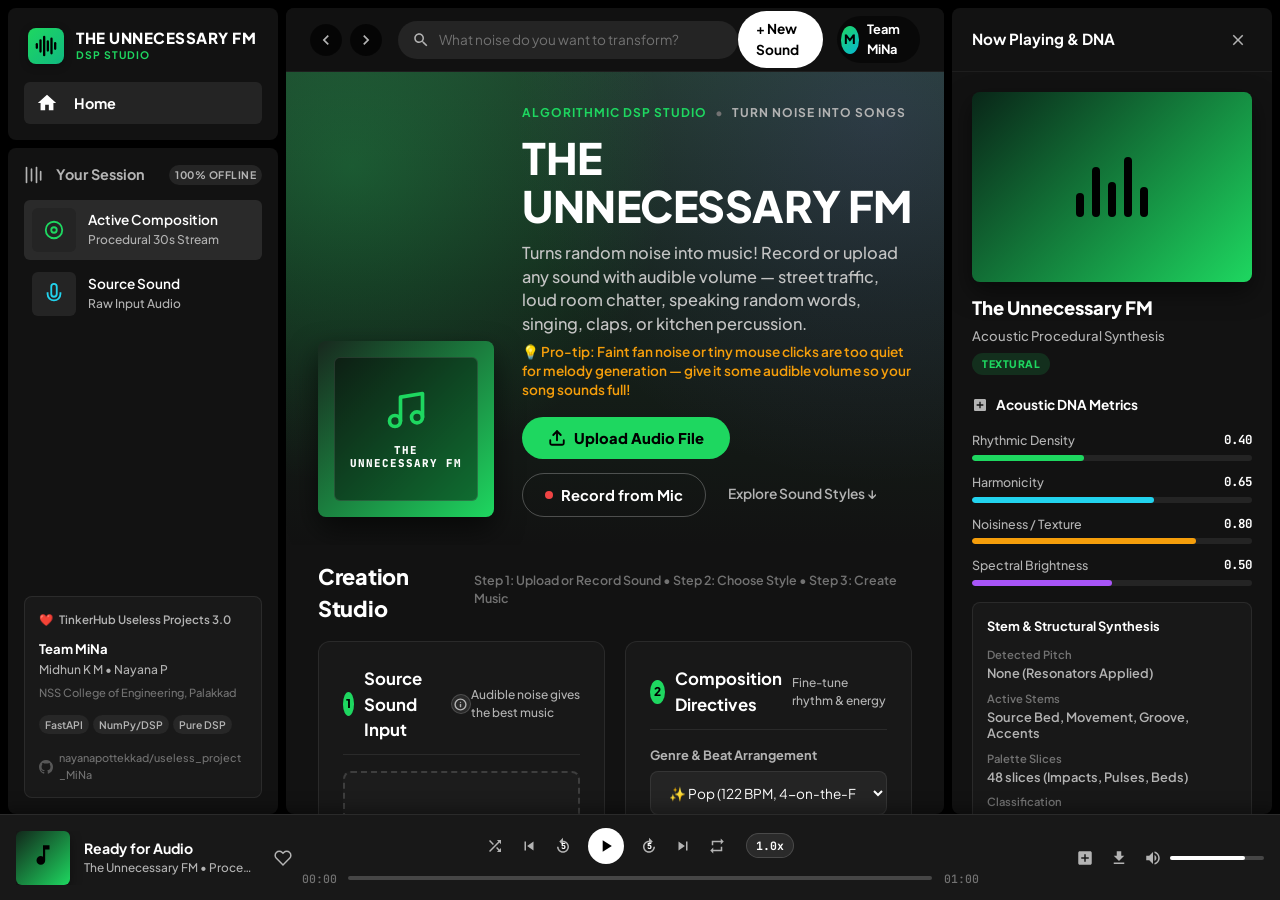
==== commit db0ee3dd: "fix: balance container heights, add hover sound guide and polish creation button Replace static soun" ====
--- a/frontend/index.html
+++ b/frontend/index.html
@@ -188,7 +188,8 @@
               <h1 class="hero-title">THE UNNECESSARY FM</h1>
 
               <p class="hero-tagline">
-                Turns random noise into music! Record or upload any sound — street traffic, loud room chatter, speaking random words, singing, or percussion — ta daa... your song is ready!
+                Turns random noise into music! Record or upload any sound with audible volume — street traffic, loud room chatter, speaking random words, singing, claps, or kitchen percussion.
+                <span class="hero-subnote">💡 Pro-tip: Faint fan noise or tiny mouse clicks are too quiet for melody generation — give it some audible volume so your song sounds full!</span>
               </p>
 
               <div class="hero-actions-row">
@@ -220,16 +221,24 @@
                 <div class="title-with-num">
                   <span class="badge-num">1</span>
                   <h3>Source Sound Input</h3>
+                  <!-- Small 'i' Info Button with Hover Sound Guide Popover -->
+                  <div class="info-tooltip-wrapper" id="soundGuideTooltipWrap" tabindex="0">
+                    <button type="button" class="btn-info-icon" id="soundGuideInfoBtn" aria-label="Audio Guide &amp; Sound Tips" title="Sound Guide • What works best">
+                      <svg viewBox="0 0 24 24" width="13" height="13" fill="none" stroke="currentColor" stroke-width="2.6" stroke-linecap="round" stroke-linejoin="round">
+                        <circle cx="12" cy="12" r="10"></circle>
+                        <line x1="12" y1="16" x2="12" y2="12"></line>
+                        <line x1="12" y1="8" x2="12.01" y2="8"></line>
+                      </svg>
+                    </button>
+                    <div class="info-tooltip-popover" role="tooltip">
+                      <div class="notice-badge">🔊 SOUND GUIDE &bull; WHAT WORKS BEST</div>
+                      <p><strong>Make sure your audio is clearly audible!</strong> The procedural DSP engine extracts pitch, transients, and rhythm from your sound.</p>
+                      <p class="popover-tips"><strong>Great sounds:</strong> Street traffic, loud room chatter, speaking words aloud, singing, clapping, keys, banging pots.</p>
+                      <p class="popover-warning"><em>⚠️ Avoid faint static, silent rooms, faint fan hums, or quiet mouse clicks — if the sound is too low, the music won't have enough signal to build from!</em></p>
+                    </div>
+                  </div>
                 </div>
                 <span class="card-hint">Audible noise gives the best music</span>
-              </div>
-
-              <!-- Audio Input Quality & Volume Notice -->
-              <div class="audio-input-notice">
-                <div class="notice-badge">🔊 SOUND GUIDE &bull; WHAT WORKS BEST</div>
-                <p><strong>Make sure your audio is clearly audible!</strong> The procedural DSP engine extracts pitch, transients, and rhythm from your sound.
-                <br><strong>Great sounds:</strong> Street traffic, loud room chatter, speaking words aloud, singing, clapping, keys, banging pots.
-                <br><em>⚠️ Avoid faint static, silent rooms, faint fan hums, or quiet mouse clicks — if the sound is too low, the music won't have enough signal to build from!</em></p>
               </div>
 
               <!-- Drag & Drop Zone -->
@@ -314,14 +323,50 @@
 
                 <div class="form-row">
                   <div class="form-group flex-1">
-                    <label for="energySelect">Dynamic Energy</label>
+                    <div class="label-with-action">
+                      <label for="energySelect">Dynamic Energy</label>
+                      <div class="info-tooltip-wrapper" id="energyInfoTooltipWrap" tabindex="0">
+                        <button type="button" class="btn-info-icon" id="energyInfoBtn" aria-label="Dynamic Energy Mode Guide" title="Dynamic Energy Guide • What each mode does">
+                          <svg viewBox="0 0 24 24" width="13" height="13" fill="none" stroke="currentColor" stroke-width="2.6" stroke-linecap="round" stroke-linejoin="round">
+                            <circle cx="12" cy="12" r="10"></circle>
+                            <line x1="12" y1="16" x2="12" y2="12"></line>
+                            <line x1="12" y1="8" x2="12.01" y2="8"></line>
+                          </svg>
+                        </button>
+                        <div class="info-tooltip-popover energy-info-popover" role="tooltip">
+                          <div class="notice-badge">⚡ DYNAMIC ENERGY MODES</div>
+                          <div class="energy-mode-list">
+                            <div class="energy-mode-card is-default">
+                              <div class="energy-mode-head">
+                                <span class="energy-mode-name">Subtle &amp; Ambient</span>
+                                <span class="mode-badge-default">Default</span>
+                              </div>
+                              <p>Gentle tempo &amp; spacious arrangement. Maximizes room for your raw noise to be heard clearly so you feel and hear the algorithm turning your input sound into music.</p>
+                            </div>
+                            <div class="energy-mode-card">
+                              <div class="energy-mode-head">
+                                <span class="energy-mode-name">Balanced Arc</span>
+                              </div>
+                              <p>Standard genre tempo with classic song structure (intro, build, hook, outro) blending source noise and synthesized groove equally.</p>
+                            </div>
+                            <div class="energy-mode-card">
+                              <div class="energy-mode-head">
+                                <span class="energy-mode-name">High Dynamics</span>
+                              </div>
+                              <p>Faster tempo (+8%), denser note sequences, punchy drum transients, and high-energy build-ups for maximum intensity.</p>
+                            </div>
+                          </div>
+                        </div>
+                      </div>
+                    </div>
                     <div class="select-wrapper">
                       <select id="energySelect" class="spotify-select">
-                        <option value="balanced" selected>Balanced Arc</option>
-                        <option value="low">Subtle &amp; Ambient</option>
+                        <option value="low" selected>Subtle &amp; Ambient</option>
+                        <option value="balanced">Balanced Arc</option>
                         <option value="high">High Dynamics</option>
                       </select>
                     </div>
+                    <span class="energy-helper-note" id="energyHelperNote">🍃 Spacious tempo &amp; phrasing — lets your input noise take center stage</span>
                   </div>
 
                   <div class="form-group flex-1">
@@ -353,15 +398,17 @@
 
                 <!-- Generate CTA Button -->
                 <div class="generate-cta-wrap">
-                  <button type="button" class="btn-spotify-generate" id="btnGenerate" disabled>
-                    <svg viewBox="0 0 24 24" fill="currentColor" width="22" height="22">
-                      <path d="M12 2C6.48 2 2 6.48 2 12s4.48 10 10 10 10-4.48 10-10S17.52 2 12 2zm-2 14.5v-9l6 4.5-6 4.5z"/>
-                    </svg>
+                  <button type="button" class="btn-spotify-generate" id="btnGenerate" disabled title="Upload or record an audio sound first">
+                    <span class="btn-icon-wrap">
+                      <svg viewBox="0 0 24 24" fill="currentColor" width="20" height="20">
+                        <polygon points="8 5 19 12 8 19 8 5"></polygon>
+                      </svg>
+                    </span>
                     <span id="generateBtnLabel">CREATE MUSIC (30s)</span>
                   </button>
                   <p class="generate-disclaimer">
-                    <svg viewBox="0 0 24 24" fill="currentColor" width="14" height="14"><path d="M12 2C6.48 2 2 6.48 2 12s4.48 10 10 10 10-4.48 10-10S17.52 2 12 2zm1 15h-2v-6h2v6zm0-8h-2V7h2v2z"/></svg>
-                    Your noise transformed into music — 100% procedural DSP
+                    <span class="dsp-pulse-dot"></span>
+                    <span>Your noise transformed into music &mdash; 100% procedural DSP</span>
                   </p>
                 </div>
               </div>
--- a/frontend/style.css
+++ b/frontend/style.css
@@ -958,19 +958,96 @@
   font-weight: 600;
 }
 
-.audio-input-notice {
-  background: rgba(255, 255, 255, 0.04);
-  border: 1px solid rgba(255, 255, 255, 0.1);
+/* Sound Guide Hover Tooltip / Popover */
+.info-tooltip-wrapper {
+  position: relative;
+  display: inline-flex;
+  align-items: center;
+  margin-left: 2px;
+}
+
+.btn-info-icon {
+  width: 20px;
+  height: 20px;
+  border-radius: 50%;
+  background: rgba(255, 255, 255, 0.08);
+  border: 1px solid rgba(255, 255, 255, 0.16);
+  color: var(--text-subdued);
+  display: inline-flex;
+  align-items: center;
+  justify-content: center;
+  cursor: pointer;
+  padding: 0;
+  transition: all 0.2s cubic-bezier(0.2, 0.8, 0.2, 1);
+  outline: none;
+}
+
+.btn-info-icon svg {
+  display: block;
+}
+
+.info-tooltip-wrapper:hover .btn-info-icon,
+.info-tooltip-wrapper:focus-within .btn-info-icon,
+.info-tooltip-wrapper.active .btn-info-icon,
+.btn-info-icon:hover {
+  background: rgba(30, 215, 96, 0.18);
+  border-color: var(--spotify-green);
+  color: var(--spotify-green);
+  transform: scale(1.12);
+  box-shadow: 0 0 10px rgba(30, 215, 96, 0.35);
+}
+
+.info-tooltip-popover {
+  position: absolute;
+  top: calc(100% + 10px);
+  left: -8px;
+  width: 320px;
+  max-width: min(340px, 86vw);
+  background: rgba(20, 20, 20, 0.98);
+  border: 1px solid rgba(255, 255, 255, 0.16);
   border-radius: var(--radius-md);
-  padding: 12px 16px;
-  margin-bottom: 14px;
-  display: flex;
-  flex-direction: column;
-  gap: 5px;
+  padding: 14px 16px;
+  box-shadow: 0 16px 36px rgba(0, 0, 0, 0.75), 0 0 0 1px rgba(30, 215, 96, 0.2);
+  z-index: 150;
+  display: flex;
+  flex-direction: column;
+  gap: 8px;
+  opacity: 0;
+  visibility: hidden;
+  pointer-events: none;
+  transform: translateY(-6px);
+  transition: opacity 0.2s cubic-bezier(0.2, 0.8, 0.2, 1),
+              transform 0.2s cubic-bezier(0.2, 0.8, 0.2, 1),
+              visibility 0.2s;
+  backdrop-filter: blur(16px);
+  -webkit-backdrop-filter: blur(16px);
+}
+
+/* Arrow indicator pointing to info icon */
+.info-tooltip-popover::before {
+  content: '';
+  position: absolute;
+  top: -6px;
+  left: 13px;
+  width: 10px;
+  height: 10px;
+  background: #141414;
+  border-left: 1px solid rgba(255, 255, 255, 0.16);
+  border-top: 1px solid rgba(255, 255, 255, 0.16);
+  transform: rotate(45deg);
+}
+
+.info-tooltip-wrapper:hover .info-tooltip-popover,
+.info-tooltip-wrapper:focus-within .info-tooltip-popover,
+.info-tooltip-wrapper.active .info-tooltip-popover {
+  opacity: 1;
+  visibility: visible;
+  pointer-events: auto;
+  transform: translateY(0);
 }
 
 .notice-badge {
-  font-size: 0.65rem;
+  font-size: 0.68rem;
   font-weight: 800;
   letter-spacing: 0.8px;
   color: var(--spotify-green);
@@ -979,22 +1056,112 @@
   gap: 6px;
 }
 
-.audio-input-notice p {
+.info-tooltip-popover p {
   font-size: 0.78rem;
   color: var(--text-subdued);
-  line-height: 1.5;
+  line-height: 1.45;
   margin: 0;
 }
 
-.audio-input-notice strong {
-  color: var(--text-white);
-}
-
-.audio-input-notice em {
+.info-tooltip-popover strong {
+  color: var(--text-white);
+}
+
+.popover-tips {
+  font-size: 0.76rem;
+  color: var(--text-subdued);
+  line-height: 1.4;
+}
+
+.popover-warning {
+  font-size: 0.74rem;
   color: #f59e0b;
+  line-height: 1.4;
+  margin-top: 2px;
+}
+
+.popover-warning em {
   font-style: normal;
-  display: inline-block;
-  margin-top: 3px;
+}
+
+/* Dynamic Energy Info Popover & Helper Note */
+.energy-info-popover {
+  width: 320px;
+  max-width: min(340px, 86vw);
+  gap: 10px;
+  left: auto;
+  right: -8px;
+}
+
+.energy-info-popover::before {
+  left: auto;
+  right: 14px;
+}
+
+.energy-mode-list {
+  display: flex;
+  flex-direction: column;
+  gap: 8px;
+}
+
+.energy-mode-card {
+  padding: 8px 10px;
+  border-radius: var(--radius-sm);
+  background: rgba(255, 255, 255, 0.03);
+  border: 1px solid rgba(255, 255, 255, 0.07);
+  transition: all 0.2s ease;
+}
+
+.energy-mode-card:hover {
+  background: rgba(255, 255, 255, 0.06);
+  border-color: rgba(255, 255, 255, 0.14);
+}
+
+.energy-mode-card.is-default {
+  border-color: rgba(30, 215, 96, 0.35);
+  background: rgba(30, 215, 96, 0.07);
+}
+
+.energy-mode-head {
+  display: flex;
+  align-items: center;
+  justify-content: space-between;
+  margin-bottom: 4px;
+}
+
+.energy-mode-name {
+  font-size: 0.78rem;
+  font-weight: 700;
+  color: var(--text-white);
+}
+
+.mode-badge-default {
+  font-size: 0.60rem;
+  font-weight: 800;
+  text-transform: uppercase;
+  letter-spacing: 0.5px;
+  color: #000000;
+  background: var(--spotify-green);
+  padding: 1px 6px;
+  border-radius: var(--radius-pill);
+  line-height: 1.3;
+}
+
+.energy-mode-card p {
+  font-size: 0.73rem;
+  color: var(--text-subdued);
+  line-height: 1.38;
+  margin: 0;
+}
+
+.energy-helper-note {
+  display: block;
+  font-size: 0.71rem;
+  color: var(--text-muted);
+  line-height: 1.35;
+  margin-top: 5px;
+  padding-left: 2px;
+  transition: color 0.2s ease;
 }
 
 .mic-guidance-hint {
@@ -1071,30 +1238,58 @@
 .studio-cards-row {
   display: grid;
   grid-template-columns: 1fr 1fr;
-  gap: 18px;
+  gap: 20px;
+  align-items: stretch;
 }
 
 .studio-card {
   background-color: var(--bg-surface);
   border-radius: var(--radius-lg);
-  padding: 22px;
+  padding: 24px;
   border: 1px solid var(--border-subtle);
   display: flex;
   flex-direction: column;
-  gap: 16px;
-  transition: border-color var(--transition-fast);
+  height: 100%;
+  box-sizing: border-box;
+  transition: border-color var(--transition-fast), box-shadow var(--transition-fast);
 }
 
 .studio-card:hover {
   border-color: var(--border-hover);
 }
 
+.studio-card.input-panel {
+  display: flex;
+  flex-direction: column;
+  gap: 16px;
+}
+
+.studio-card.input-panel .drop-zone {
+  flex: 1;
+  min-height: 160px;
+  display: flex;
+  flex-direction: column;
+  justify-content: center;
+  align-items: center;
+}
+
+.studio-card.input-panel .mic-section {
+  margin-top: auto;
+}
+
+.studio-card.directives-panel {
+  display: flex;
+  flex-direction: column;
+  gap: 16px;
+}
+
 .card-title-bar {
   display: flex;
   align-items: center;
   justify-content: space-between;
-  padding-bottom: 10px;
+  padding-bottom: 12px;
   border-bottom: 1px solid var(--border-subtle);
+  min-height: 38px;
 }
 
 .title-with-num {
@@ -1368,6 +1563,8 @@
 .directives-body {
   display: flex;
   flex-direction: column;
+  flex: 1;
+  justify-content: space-between;
   gap: 14px;
 }
 
@@ -1461,52 +1658,134 @@
 .generate-cta-wrap {
   display: flex;
   flex-direction: column;
-  gap: 8px;
+  gap: 9px;
   margin-top: 4px;
 }
 
 .btn-spotify-generate {
+  position: relative;
   width: 100%;
-  padding: 15px 28px;
+  min-height: 52px;
+  padding: 14px 28px;
   border-radius: var(--radius-pill);
   background-color: var(--spotify-green);
   color: #000000;
-  border: none;
+  border: 1px solid transparent;
+  outline: none;
   font-family: var(--font-sans);
   font-size: 0.95rem;
   font-weight: 800;
-  letter-spacing: 0.5px;
+  letter-spacing: 0.8px;
+  text-transform: uppercase;
   display: flex;
   align-items: center;
   justify-content: center;
-  gap: 10px;
+  gap: 11px;
   cursor: pointer;
-  box-shadow: 0 4px 14px rgba(0, 0, 0, 0.4);
-  transition: transform var(--transition-fast), background-color var(--transition-fast), box-shadow var(--transition-fast);
+  box-shadow: 0 8px 24px -2px rgba(30, 215, 96, 0.45), 0 2px 6px rgba(0, 0, 0, 0.3);
+  transition: transform 0.2s cubic-bezier(0.3, 0, 0, 1),
+              background-color 0.2s ease,
+              box-shadow 0.2s ease,
+              border-color 0.2s ease,
+              color 0.2s ease;
+  user-select: none;
+  overflow: hidden;
+}
+
+/* Diagonal specular sheen sweep on hover when active */
+.btn-spotify-generate::after {
+  content: '';
+  position: absolute;
+  top: 0;
+  left: -120%;
+  width: 75%;
+  height: 100%;
+  background: linear-gradient(90deg, transparent, rgba(255, 255, 255, 0.3), transparent);
+  transform: skewX(-25deg);
+  pointer-events: none;
+}
+
+.btn-spotify-generate:hover:not(:disabled)::after {
+  left: 140%;
+  transition: left 0.7s ease-in-out;
+}
+
+.btn-spotify-generate .btn-icon-wrap {
+  display: inline-flex;
+  align-items: center;
+  justify-content: center;
+  transition: transform 0.2s ease;
+}
+
+.btn-spotify-generate:hover:not(:disabled) .btn-icon-wrap {
+  transform: scale(1.15);
 }
 
 .btn-spotify-generate:hover:not(:disabled) {
-  transform: scale(1.02);
+  transform: scale(1.03);
   background-color: var(--spotify-green-hover);
-  box-shadow: 0 6px 20px rgba(0, 0, 0, 0.5);
-}
-
+  box-shadow: 0 12px 32px -2px rgba(30, 215, 96, 0.65), 0 4px 12px rgba(0, 0, 0, 0.4);
+}
+
+.btn-spotify-generate:active:not(:disabled) {
+  transform: scale(0.98);
+  box-shadow: 0 4px 14px rgba(30, 215, 96, 0.35);
+}
+
+/* Premium Spotify Standby/Disabled State */
 .btn-spotify-generate:disabled {
-  opacity: 0.4;
+  background-color: #242424;
+  color: rgba(255, 255, 255, 0.42);
+  border: 1px solid rgba(255, 255, 255, 0.12);
+  box-shadow: none;
   cursor: not-allowed;
-  box-shadow: none;
-  background-color: rgba(255, 255, 255, 0.2);
-  color: var(--text-muted);
+  opacity: 1; /* Crisp, no washed-out opacity */
+  transform: none !important;
+}
+
+.btn-spotify-generate:disabled .btn-icon-wrap {
+  color: rgba(255, 255, 255, 0.35);
+  transform: none !important;
+}
+
+.btn-spotify-generate:disabled:hover {
+  background-color: #282828;
+  border-color: rgba(255, 255, 255, 0.18);
+  color: rgba(255, 255, 255, 0.5);
+}
+
+/* Glowing Ready State when audio is loaded */
+.btn-spotify-generate.ready {
+  animation: spotify-cta-pulse 2.8s infinite ease-in-out;
+}
+
+@keyframes spotify-cta-pulse {
+  0%, 100% {
+    box-shadow: 0 8px 24px -2px rgba(30, 215, 96, 0.45), 0 2px 6px rgba(0, 0, 0, 0.3);
+  }
+  50% {
+    box-shadow: 0 10px 30px 0 rgba(30, 215, 96, 0.7), 0 0 14px rgba(30, 215, 96, 0.45);
+  }
 }
 
 .generate-disclaimer {
   display: flex;
   align-items: center;
   justify-content: center;
-  gap: 6px;
+  gap: 7px;
   font-size: 0.74rem;
   color: var(--text-muted);
   text-align: center;
+}
+
+.dsp-pulse-dot {
+  width: 6px;
+  height: 6px;
+  border-radius: 50%;
+  background-color: var(--spotify-green);
+  display: inline-block;
+  box-shadow: 0 0 6px var(--spotify-green);
+  flex-shrink: 0;
 }
 
 /* --------------------------------------------------------------------------
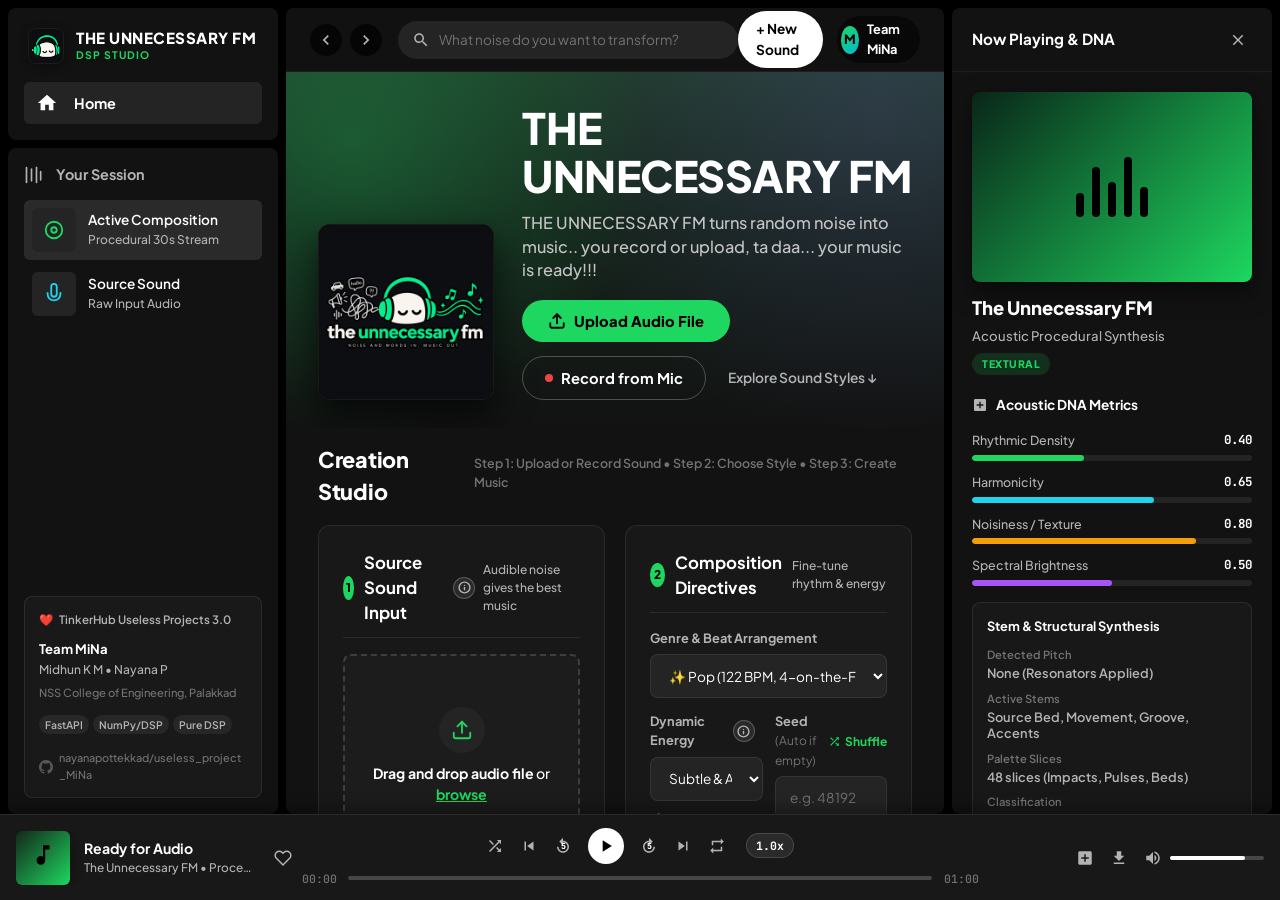
==== commit cfa0c235: "feat(frontend): redesign AB console, add 3D gramophone loader and fix info popovers - Redesign A/B I" ====
--- a/frontend/index.html
+++ b/frontend/index.html
@@ -6,7 +6,7 @@
   <meta name="viewport" content="width=device-width, initial-scale=1.0">
   <title>THE UNNECESSARY FM — Procedural Noise-to-Music DSP Studio</title>
   <meta name="description"
-    content="Turns random noise into music. Record or upload, ta daa... your one minute music is ready! 100% algorithmic procedural audio synthesis. Team MiNa • TinkerHub Useless Projects 3.0">
+    content="Turns random noise into music. Record or upload, ta daa... your music is ready! 100% algorithmic procedural audio synthesis. Team MiNa • TinkerHub Useless Projects 3.0">
   <meta name="api-base-url" content="">
   <meta name="application-name" content="TheUnnecessaryFM">
   <link rel="preconnect" href="https://fonts.googleapis.com">
@@ -14,6 +14,12 @@
   <link
     href="https://fonts.googleapis.com/css2?family=Plus+Jakarta+Sans:ital,wght@0,400;0,500;0,600;0,700;0,800;1,600&family=JetBrains+Mono:wght@400;500;600&display=swap"
     rel="stylesheet">
+  <link rel="icon" type="image/x-icon" href="favicon.ico">
+  <link rel="icon" type="image/png" sizes="32x32" href="favicon-32x32.png">
+  <link rel="icon" type="image/png" sizes="16x16" href="favicon-16x16.png">
+  <link rel="apple-touch-icon" sizes="180x180" href="apple-touch-icon.png">
+  <link rel="manifest" href="site.webmanifest">
+  <meta name="theme-color" content="#121212">
   <link rel="stylesheet" href="style.css">
 </head>
 
@@ -30,14 +36,7 @@
         <!-- Brand / App Logo -->
         <a href="#" class="brand-logo" title="The Unnecessary FM">
           <div class="logo-icon-wrap">
-            <svg viewBox="0 0 24 24" fill="none" stroke="currentColor" stroke-width="2.5" stroke-linecap="round" stroke-linejoin="round">
-              <path d="M2 10v4"></path>
-              <path d="M6 6v12"></path>
-              <path d="M10 2v20"></path>
-              <path d="M14 7v10"></path>
-              <path d="M18 4v16"></path>
-              <path d="M22 9v6"></path>
-            </svg>
+            <img src="images/logo-mark.png" alt="The Unnecessary FM Logo" class="brand-logo-img">
           </div>
           <div class="logo-text">
             <span class="logo-name">THE UNNECESSARY FM</span>
@@ -65,7 +64,6 @@
             </svg>
             <span>Your Session</span>
           </div>
-          <span class="badge-offline">100% OFFLINE</span>
         </div>
 
         <div class="library-list">
@@ -167,29 +165,15 @@
           <div class="hero-content">
             <div class="hero-artwork">
               <div class="clean-hero-cover" title="The Unnecessary FM">
-                <div class="cover-inner">
-                  <svg viewBox="0 0 24 24" fill="none" stroke="currentColor" stroke-width="2" stroke-linecap="round" stroke-linejoin="round" class="hero-cover-icon">
-                    <path d="M9 18V5l12-2v13"></path>
-                    <circle cx="6" cy="18" r="3"></circle>
-                    <circle cx="18" cy="16" r="3"></circle>
-                  </svg>
-                  <span class="cover-brand">THE UNNECESSARY FM</span>
-                </div>
+                <img src="images/hero-logo.png" alt="The Unnecessary FM" class="hero-cover-img">
               </div>
             </div>
 
             <div class="hero-details">
-              <div class="hero-badge-row">
-                <span class="hero-type">ALGORITHMIC DSP STUDIO</span>
-                <span class="hero-separator">&bull;</span>
-                <span class="hero-tag">TURN NOISE INTO SONGS</span>
-              </div>
-
               <h1 class="hero-title">THE UNNECESSARY FM</h1>
 
               <p class="hero-tagline">
-                Turns random noise into music! Record or upload any sound with audible volume — street traffic, loud room chatter, speaking random words, singing, claps, or kitchen percussion.
-                <span class="hero-subnote">💡 Pro-tip: Faint fan noise or tiny mouse clicks are too quiet for melody generation — give it some audible volume so your song sounds full!</span>
+                THE UNNECESSARY FM turns random noise into music.. you record or upload, ta daa... your music is ready!!!
               </p>
 
               <div class="hero-actions-row">
@@ -223,7 +207,7 @@
                   <h3>Source Sound Input</h3>
                   <!-- Small 'i' Info Button with Hover Sound Guide Popover -->
                   <div class="info-tooltip-wrapper" id="soundGuideTooltipWrap" tabindex="0">
-                    <button type="button" class="btn-info-icon" id="soundGuideInfoBtn" aria-label="Audio Guide &amp; Sound Tips" title="Sound Guide • What works best">
+                    <button type="button" class="btn-info-icon" id="soundGuideInfoBtn" aria-label="Audio Guide &amp; Sound Tips">
                       <svg viewBox="0 0 24 24" width="13" height="13" fill="none" stroke="currentColor" stroke-width="2.6" stroke-linecap="round" stroke-linejoin="round">
                         <circle cx="12" cy="12" r="10"></circle>
                         <line x1="12" y1="16" x2="12" y2="12"></line>
@@ -231,10 +215,9 @@
                       </svg>
                     </button>
                     <div class="info-tooltip-popover" role="tooltip">
-                      <div class="notice-badge">🔊 SOUND GUIDE &bull; WHAT WORKS BEST</div>
-                      <p><strong>Make sure your audio is clearly audible!</strong> The procedural DSP engine extracts pitch, transients, and rhythm from your sound.</p>
-                      <p class="popover-tips"><strong>Great sounds:</strong> Street traffic, loud room chatter, speaking words aloud, singing, clapping, keys, banging pots.</p>
-                      <p class="popover-warning"><em>⚠️ Avoid faint static, silent rooms, faint fan hums, or quiet mouse clicks — if the sound is too low, the music won't have enough signal to build from!</em></p>
+                      <div class="popover-title">Sound Guide</div>
+                      <p>Works best with audible sounds — speech, singing, street chatter, claps, or percussion.</p>
+                      <div class="popover-tip">💡 Tip: Avoid silence or faint fan hums for rich musical output.</div>
                     </div>
                   </div>
                 </div>
@@ -326,7 +309,7 @@
                     <div class="label-with-action">
                       <label for="energySelect">Dynamic Energy</label>
                       <div class="info-tooltip-wrapper" id="energyInfoTooltipWrap" tabindex="0">
-                        <button type="button" class="btn-info-icon" id="energyInfoBtn" aria-label="Dynamic Energy Mode Guide" title="Dynamic Energy Guide • What each mode does">
+                        <button type="button" class="btn-info-icon" id="energyInfoBtn" aria-label="Dynamic Energy Mode Guide">
                           <svg viewBox="0 0 24 24" width="13" height="13" fill="none" stroke="currentColor" stroke-width="2.6" stroke-linecap="round" stroke-linejoin="round">
                             <circle cx="12" cy="12" r="10"></circle>
                             <line x1="12" y1="16" x2="12" y2="12"></line>
@@ -334,28 +317,10 @@
                           </svg>
                         </button>
                         <div class="info-tooltip-popover energy-info-popover" role="tooltip">
-                          <div class="notice-badge">⚡ DYNAMIC ENERGY MODES</div>
-                          <div class="energy-mode-list">
-                            <div class="energy-mode-card is-default">
-                              <div class="energy-mode-head">
-                                <span class="energy-mode-name">Subtle &amp; Ambient</span>
-                                <span class="mode-badge-default">Default</span>
-                              </div>
-                              <p>Gentle tempo &amp; spacious arrangement. Maximizes room for your raw noise to be heard clearly so you feel and hear the algorithm turning your input sound into music.</p>
-                            </div>
-                            <div class="energy-mode-card">
-                              <div class="energy-mode-head">
-                                <span class="energy-mode-name">Balanced Arc</span>
-                              </div>
-                              <p>Standard genre tempo with classic song structure (intro, build, hook, outro) blending source noise and synthesized groove equally.</p>
-                            </div>
-                            <div class="energy-mode-card">
-                              <div class="energy-mode-head">
-                                <span class="energy-mode-name">High Dynamics</span>
-                              </div>
-                              <p>Faster tempo (+8%), denser note sequences, punchy drum transients, and high-energy build-ups for maximum intensity.</p>
-                            </div>
-                          </div>
+                          <div class="popover-title">Dynamic Energy</div>
+                          <div class="popover-item"><strong>Subtle:</strong> Spacious tempo &amp; ambient room</div>
+                          <div class="popover-item"><strong>Balanced:</strong> Classic structure &amp; even groove</div>
+                          <div class="popover-item"><strong>High:</strong> Faster BPM, punchy drums &amp; dense build-ups</div>
                         </div>
                       </div>
                     </div>
@@ -383,15 +348,17 @@
 
                 <!-- Duration Toggle -->
                 <div class="form-group">
-                  <label>Output Duration <span class="hint">(default 30s)</span></label>
-                  <div class="duration-toggle-group" id="durationToggleGroup">
-                    <button type="button" class="btn-duration active" id="btnDur30" data-dur="30">
+                  <label>Output Duration</label>
+                  <div class="duration-toggle-group" id="durationToggleGroup" role="group" aria-label="Output song duration">
+                    <button type="button" class="btn-duration active" id="btnDur30" data-dur="30" aria-pressed="true">
+                      <span class="dur-icon">⚡</span>
                       <span class="dur-label">30s</span>
-                      <span class="dur-sub">Fast — recommended for hosted</span>
+                      <span class="dur-badge">Quick</span>
                     </button>
-                    <button type="button" class="btn-duration" id="btnDur60" data-dur="60">
+                    <button type="button" class="btn-duration" id="btnDur60" data-dur="60" aria-pressed="false">
+                      <span class="dur-icon">🎵</span>
                       <span class="dur-label">60s</span>
-                      <span class="dur-sub">Full-length track</span>
+                      <span class="dur-badge">Full Track</span>
                     </button>
                   </div>
                 </div>
@@ -407,7 +374,6 @@
                     <span id="generateBtnLabel">CREATE MUSIC (30s)</span>
                   </button>
                   <p class="generate-disclaimer">
-                    <span class="dsp-pulse-dot"></span>
                     <span>Your noise transformed into music &mdash; 100% procedural DSP</span>
                   </p>
                 </div>
@@ -526,10 +492,76 @@
             <p>Upload any ordinary noise or record through your mic. The procedural DSP engine will extract pitch, transients, and timbre to compose a unique track from your sound.</p>
           </div>
 
-          <!-- Processing State with Animated Loader -->
+          <!-- Processing State with Animated 3D Gramophone to Top-View Spinning Loader -->
           <div class="processing-state hidden" id="processingState">
-            <div class="equalizer-spinner">
-              <span></span><span></span><span></span><span></span><span></span>
+            <div class="gramophone-stage" aria-hidden="true">
+              <!-- 3D Camera Rig that pivots between isometric Gramophone view and Top-Down view -->
+              <div class="gramophone-camera-rig" id="gramophoneRig">
+                <div class="gramophone-machine">
+                  <!-- Classic Wood Cabinet Base -->
+                  <div class="gramophone-cabinet">
+                    <div class="cab-face cab-top">
+                      <div class="brass-corner corner-tl"></div>
+                      <div class="brass-corner corner-tr"></div>
+                      <div class="brass-corner corner-bl"></div>
+                      <div class="brass-corner corner-br"></div>
+                      <div class="brand-plaque">UNNECESSARY FM</div>
+                    </div>
+                    <div class="cab-face cab-front"></div>
+                    <div class="cab-face cab-right">
+                      <div class="winding-crank"></div>
+                    </div>
+                  </div>
+
+                  <!-- Rotating Turntable Platter with Vinyl Record -->
+                  <div class="turntable-platter-assembly">
+                    <div class="platter-base"></div>
+                    <!-- Spinning Vinyl Record -->
+                    <div class="gramophone-vinyl-disc" id="gramophoneVinylDisc">
+                      <div class="vinyl-groove groove-outer"></div>
+                      <div class="vinyl-groove groove-mid"></div>
+                      <div class="vinyl-groove groove-inner"></div>
+                      <div class="vinyl-runout"></div>
+                      <div class="vinyl-label">
+                        <span class="vinyl-label-title">UNNECESSARY</span>
+                        <div class="vinyl-spindle"></div>
+                        <span class="vinyl-rpm">33 RPM</span>
+                      </div>
+                      <div class="vinyl-light-reflection"></div>
+                    </div>
+                    <!-- Concentric Sound Waves during Top View -->
+                    <div class="vinyl-sound-waves">
+                      <span class="sound-ring ring-1"></span>
+                      <span class="sound-ring ring-2"></span>
+                      <span class="sound-ring ring-3"></span>
+                    </div>
+                  </div>
+
+                  <!-- Vintage Curved Brass Tonearm & Soundbox Needle -->
+                  <div class="gramophone-tonearm-assembly">
+                    <div class="tonearm-support-post"></div>
+                    <div class="tonearm-brass-elbow"></div>
+                    <div class="tonearm-tapered-tube"></div>
+                    <div class="tonearm-soundbox">
+                      <div class="soundbox-stylus"></div>
+                      <div class="stylus-audio-dot"></div>
+                    </div>
+                  </div>
+
+                  <!-- Flared Golden Brass Gramophone Horn -->
+                  <div class="gramophone-horn-assembly">
+                    <div class="horn-throat"></div>
+                    <div class="horn-elbow"></div>
+                    <div class="horn-flare">
+                      <div class="horn-rib rib-1"></div>
+                      <div class="horn-rib rib-2"></div>
+                      <div class="horn-rib rib-3"></div>
+                      <div class="horn-rim"></div>
+                      <div class="horn-acoustic-center"></div>
+                    </div>
+                  </div>
+                </div>
+              </div>
             </div>
             <div class="processing-text-group">
               <div class="progress-badge">
@@ -618,22 +650,67 @@
               </div>
             </div>
 
-            <!-- A/B Synchronized Comparison Bar -->
+            <!-- A/B Synchronized Comparison Console -->
             <div class="ab-compare-bar" id="abCompareBar">
-              <div class="ab-status-group">
-                <span class="ab-badge">A/B INSTANT COMPARE</span>
-                <span class="ab-explanation">Toggle or blend between Raw Noise and Produced Track</span>
-              </div>
-              <div class="ab-controls-group">
-                <button type="button" class="btn-ab-switch" id="btnABSwitch" title="Toggle between Raw Noise [A] and Produced Track [B] (Shortcut: Spacebar)">
-                  <span class="ab-switch-indicator" id="abSwitchIndicator">Playing: [B] Produced Track</span>
-                  <span class="ab-hotkey-hint">[Space] to switch</span>
+              <!-- Top Row: Module Header & Primary Toggle -->
+              <div class="ab-bar-header">
+                <div class="ab-title-lockup">
+                  <div class="ab-badge-cluster">
+                    <span class="ab-badge">
+                      <span class="ab-badge-dot"></span>
+                      A/B INSTANT COMPARE
+                    </span>
+                    <span class="ab-live-chip" id="abActiveChip">Active: [B] Produced Track</span>
+                  </div>
+                  <h4 class="ab-headline">Source vs. Mastered Track Crossfader</h4>
+                  <p class="ab-explanation">Instant A/B toggle or smooth continuous blending between your raw source noise and the mastered track.</p>
+                </div>
+
+                <div class="ab-primary-toggle-wrap">
+                  <button type="button" class="btn-ab-switch playing-result" id="btnABSwitch" aria-label="Toggle between Raw Noise [A] and Produced Track [B] (Shortcut: Spacebar)">
+                    <span class="ab-switch-icon">
+                      <svg viewBox="0 0 24 24" width="15" height="15" fill="currentColor"><path d="M16 17.01V10h-2v7.01h-3L15 21l4-3.99h-3zM9 3L5 6.99h3V14h2V6.99h3L9 3z"/></svg>
+                    </span>
+                    <div class="ab-switch-text-block">
+                      <span class="ab-switch-indicator" id="abSwitchIndicator">Playing: [B] Produced Track</span>
+                      <span class="ab-hotkey-hint">Press <kbd>Space</kbd> to switch</span>
+                    </div>
+                  </button>
+                </div>
+              </div>
+
+              <!-- Bottom Row: Studio Crossfader & Quick Solo Buttons -->
+              <div class="ab-fader-console">
+                <!-- Channel A Button -->
+                <button type="button" class="ab-channel-btn btn-channel-a" id="btnSoloA" title="Solo Channel [A]: 100% Raw Noise">
+                  <span class="ch-badge ch-a">SRC [A]</span>
+                  <span class="ch-label">Raw Noise</span>
                 </button>
-                <div class="ab-balance-wrap" title="Blend Source Noise [A] and Produced Track [B]">
-                  <span class="balance-tag">Source [A]</span>
-                  <input type="range" id="abBalanceSlider" class="ab-balance-slider" min="0" max="100" value="100" step="1" title="0% = Raw Source Noise, 100% = Produced Track">
-                  <span class="balance-tag">Track [B]</span>
-                </div>
+
+                <!-- Center Crossfader Track & Detent -->
+                <div class="ab-crossfader-strip" title="Real-Time DJ Crossfader (Blend A/B)">
+                  <div class="ab-fader-track-labels">
+                    <span class="fader-end-label ch-a-color">100% Raw</span>
+                    <span class="fader-center-indicator" id="faderBlendLabel">100% Track [B]</span>
+                    <span class="fader-end-label ch-b-color">100% Master</span>
+                  </div>
+                  <div class="ab-slider-wrapper">
+                    <div class="ab-track-glow"></div>
+                    <div class="ab-center-detent-marker" title="50 / 50 Blend Mark"></div>
+                    <input type="range" id="abBalanceSlider" class="ab-balance-slider" min="0" max="100" value="100" step="1" aria-label="Crossfade balance between Source Noise and Produced Track">
+                  </div>
+                  <div class="ab-preset-pills">
+                    <button type="button" class="fader-preset-btn" id="btnPresetA">100% Source [A]</button>
+                    <button type="button" class="fader-preset-btn" id="btnPresetBlend">50/50 Blend</button>
+                    <button type="button" class="fader-preset-btn active" id="btnPresetB">100% Master [B]</button>
+                  </div>
+                </div>
+
+                <!-- Channel B Button -->
+                <button type="button" class="ab-channel-btn btn-channel-b active" id="btnSoloB" title="Solo Channel [B]: 100% Produced Track">
+                  <span class="ch-badge ch-b">TRK [B]</span>
+                  <span class="ch-label">Produced Track</span>
+                </button>
               </div>
             </div>
 
--- a/frontend/style.css
+++ b/frontend/style.css
@@ -177,18 +177,23 @@
   width: 36px;
   height: 36px;
   border-radius: var(--radius-md);
-  background: linear-gradient(135deg, #1ed760, #10b981);
+  background: #0a0a0a;
   display: flex;
   align-items: center;
   justify-content: center;
   color: #000000;
-  box-shadow: 0 2px 8px rgba(0, 0, 0, 0.3);
+  box-shadow: 0 2px 8px rgba(0, 0, 0, 0.35);
   flex-shrink: 0;
-}
-
-.logo-icon-wrap svg {
-  width: 22px;
-  height: 22px;
+  overflow: hidden;
+  border: 1px solid rgba(255, 255, 255, 0.08);
+}
+
+.brand-logo-img {
+  width: 100%;
+  height: 100%;
+  object-fit: cover;
+  border-radius: var(--radius-md);
+  display: block;
 }
 
 .logo-text {
@@ -649,14 +654,24 @@
 .clean-hero-cover {
   width: 176px;
   height: 176px;
-  border-radius: var(--radius-md);
-  background: linear-gradient(135deg, #18281e, #1ed760);
-  padding: 16px;
+  border-radius: var(--radius-lg);
+  background: #050505;
+  padding: 0;
   display: flex;
   align-items: center;
   justify-content: center;
-  box-shadow: 0 12px 28px rgba(0, 0, 0, 0.6);
+  box-shadow: 0 16px 36px rgba(0, 0, 0, 0.7);
   flex-shrink: 0;
+  overflow: hidden;
+  border: 1px solid rgba(255, 255, 255, 0.08);
+}
+
+.hero-cover-img {
+  width: 100%;
+  height: 100%;
+  object-fit: cover;
+  border-radius: var(--radius-lg);
+  display: block;
 }
 
 .cover-inner {
@@ -963,15 +978,19 @@
   position: relative;
   display: inline-flex;
   align-items: center;
-  margin-left: 2px;
+  justify-content: center;
+  margin-left: 8px;
+  margin-right: 8px;
+  vertical-align: middle;
+  flex-shrink: 0;
 }
 
 .btn-info-icon {
-  width: 20px;
-  height: 20px;
+  width: 22px;
+  height: 22px;
   border-radius: 50%;
   background: rgba(255, 255, 255, 0.08);
-  border: 1px solid rgba(255, 255, 255, 0.16);
+  border: 1px solid rgba(255, 255, 255, 0.22);
   color: var(--text-subdued);
   display: inline-flex;
   align-items: center;
@@ -980,6 +999,7 @@
   padding: 0;
   transition: all 0.2s cubic-bezier(0.2, 0.8, 0.2, 1);
   outline: none;
+  flex-shrink: 0;
 }
 
 .btn-info-icon svg {
@@ -990,51 +1010,49 @@
 .info-tooltip-wrapper:focus-within .btn-info-icon,
 .info-tooltip-wrapper.active .btn-info-icon,
 .btn-info-icon:hover {
-  background: rgba(30, 215, 96, 0.18);
+  background: rgba(30, 215, 96, 0.2);
   border-color: var(--spotify-green);
   color: var(--spotify-green);
-  transform: scale(1.12);
-  box-shadow: 0 0 10px rgba(30, 215, 96, 0.35);
+  transform: scale(1.08);
+  box-shadow: none;
 }
 
 .info-tooltip-popover {
   position: absolute;
-  top: calc(100% + 10px);
-  left: -8px;
-  width: 320px;
-  max-width: min(340px, 86vw);
-  background: rgba(20, 20, 20, 0.98);
+  top: calc(100% + 8px);
+  left: 50%;
+  transform: translateX(-50%) translateY(-4px);
+  width: 250px;
+  max-width: min(260px, calc(100vw - 32px));
+  background: #141417;
   border: 1px solid rgba(255, 255, 255, 0.16);
-  border-radius: var(--radius-md);
-  padding: 14px 16px;
-  box-shadow: 0 16px 36px rgba(0, 0, 0, 0.75), 0 0 0 1px rgba(30, 215, 96, 0.2);
-  z-index: 150;
-  display: flex;
-  flex-direction: column;
-  gap: 8px;
+  border-radius: 12px;
+  padding: 12px 14px;
+  box-shadow: 0 16px 36px rgba(0, 0, 0, 0.8), 0 0 0 1px rgba(30, 215, 96, 0.18);
+  z-index: 500;
+  display: flex;
+  flex-direction: column;
+  gap: 6px;
   opacity: 0;
   visibility: hidden;
   pointer-events: none;
-  transform: translateY(-6px);
-  transition: opacity 0.2s cubic-bezier(0.2, 0.8, 0.2, 1),
-              transform 0.2s cubic-bezier(0.2, 0.8, 0.2, 1),
-              visibility 0.2s;
-  backdrop-filter: blur(16px);
-  -webkit-backdrop-filter: blur(16px);
+  transition: opacity 0.18s ease, transform 0.18s ease, visibility 0.18s;
+  backdrop-filter: blur(20px);
+  -webkit-backdrop-filter: blur(20px);
 }
 
 /* Arrow indicator pointing to info icon */
 .info-tooltip-popover::before {
   content: '';
   position: absolute;
-  top: -6px;
-  left: 13px;
-  width: 10px;
-  height: 10px;
-  background: #141414;
+  top: -5px;
+  left: 50%;
+  transform: translateX(-50%) rotate(45deg);
+  width: 8px;
+  height: 8px;
+  background: #141417;
   border-left: 1px solid rgba(255, 255, 255, 0.16);
   border-top: 1px solid rgba(255, 255, 255, 0.16);
-  transform: rotate(45deg);
 }
 
 .info-tooltip-wrapper:hover .info-tooltip-popover,
@@ -1043,59 +1061,62 @@
   opacity: 1;
   visibility: visible;
   pointer-events: auto;
-  transform: translateY(0);
-}
-
-.notice-badge {
-  font-size: 0.68rem;
+  transform: translateX(-50%) translateY(0);
+}
+
+.popover-title {
+  font-size: 0.72rem;
   font-weight: 800;
-  letter-spacing: 0.8px;
+  letter-spacing: 0.7px;
   color: var(--spotify-green);
-  display: flex;
-  align-items: center;
-  gap: 6px;
+  text-transform: uppercase;
 }
 
 .info-tooltip-popover p {
-  font-size: 0.78rem;
-  color: var(--text-subdued);
-  line-height: 1.45;
+  font-size: 0.76rem;
+  color: #d1d1d6;
+  line-height: 1.4;
   margin: 0;
 }
 
-.info-tooltip-popover strong {
-  color: var(--text-white);
-}
-
-.popover-tips {
-  font-size: 0.76rem;
-  color: var(--text-subdued);
-  line-height: 1.4;
-}
-
-.popover-warning {
+.popover-tip {
+  font-size: 0.72rem;
+  color: #a1a1aa;
+  margin-top: 4px;
+  border-top: 1px solid rgba(255, 255, 255, 0.08);
+  padding-top: 6px;
+  line-height: 1.35;
+}
+
+.popover-item {
   font-size: 0.74rem;
-  color: #f59e0b;
-  line-height: 1.4;
-  margin-top: 2px;
-}
-
-.popover-warning em {
-  font-style: normal;
-}
-
-/* Dynamic Energy Info Popover & Helper Note */
+  color: #d4d4d8;
+  line-height: 1.35;
+}
+
+.popover-item strong {
+  color: var(--text-white);
+}
+
+/* Dynamic Energy Info Popover */
 .energy-info-popover {
-  width: 320px;
-  max-width: min(340px, 86vw);
-  gap: 10px;
-  left: auto;
-  right: -8px;
+  width: 250px;
+  max-width: min(260px, calc(100vw - 32px));
+  left: 50%;
+  right: auto;
+  transform: translateX(-50%) translateY(-4px);
+}
+
+.info-tooltip-wrapper:hover .energy-info-popover,
+.info-tooltip-wrapper:focus-within .energy-info-popover,
+.info-tooltip-wrapper.active .energy-info-popover {
+  transform: translateX(-50%) translateY(0);
 }
 
 .energy-info-popover::before {
-  left: auto;
-  right: 14px;
+  left: 50%;
+  right: auto;
+  transform: translateX(-50%) rotate(45deg);
 }
 
 .energy-mode-list {
@@ -1237,9 +1258,10 @@
 
 .studio-cards-row {
   display: grid;
-  grid-template-columns: 1fr 1fr;
+  grid-template-columns: minmax(0, 1fr) minmax(0, 1fr);
   gap: 20px;
   align-items: stretch;
+  width: 100%;
 }
 
 .studio-card {
@@ -1251,6 +1273,8 @@
   flex-direction: column;
   height: 100%;
   box-sizing: border-box;
+  min-width: 0;
+  overflow: visible;
   transition: border-color var(--transition-fast), box-shadow var(--transition-fast);
 }
 
@@ -1391,6 +1415,11 @@
   background-color: var(--bg-elevated);
   border-radius: var(--radius-md);
   border: 1px solid rgba(30, 215, 96, 0.3);
+  width: 100%;
+  max-width: 100%;
+  box-sizing: border-box;
+  min-width: 0;
+  gap: 12px;
 }
 
 .file-pill-left {
@@ -1398,6 +1427,8 @@
   align-items: center;
   gap: 12px;
   overflow: hidden;
+  min-width: 0;
+  flex: 1;
 }
 
 .pill-music-icon {
@@ -1421,6 +1452,9 @@
   display: flex;
   flex-direction: column;
   overflow: hidden;
+  min-width: 0;
+  flex: 1;
+  gap: 2px;
 }
 
 .selected-name {
@@ -1430,11 +1464,17 @@
   white-space: nowrap;
   text-overflow: ellipsis;
   overflow: hidden;
+  display: block;
+  width: 100%;
+  max-width: 100%;
 }
 
 .selected-size {
   font-size: 0.72rem;
   color: var(--text-subdued);
+  white-space: nowrap;
+  overflow: hidden;
+  text-overflow: ellipsis;
 }
 
 .btn-remove {
@@ -1682,12 +1722,12 @@
   justify-content: center;
   gap: 11px;
   cursor: pointer;
-  box-shadow: 0 8px 24px -2px rgba(30, 215, 96, 0.45), 0 2px 6px rgba(0, 0, 0, 0.3);
-  transition: transform 0.2s cubic-bezier(0.3, 0, 0, 1),
-              background-color 0.2s ease,
-              box-shadow 0.2s ease,
-              border-color 0.2s ease,
-              color 0.2s ease;
+  box-shadow: 0 4px 14px rgba(0, 0, 0, 0.35);
+  transition: transform 0.18s cubic-bezier(0.3, 0, 0, 1),
+              background-color 0.18s ease,
+              box-shadow 0.18s ease,
+              border-color 0.18s ease,
+              color 0.18s ease;
   user-select: none;
   overflow: hidden;
 }
@@ -1700,7 +1740,7 @@
   left: -120%;
   width: 75%;
   height: 100%;
-  background: linear-gradient(90deg, transparent, rgba(255, 255, 255, 0.3), transparent);
+  background: linear-gradient(90deg, transparent, rgba(255, 255, 255, 0.25), transparent);
   transform: skewX(-25deg);
   pointer-events: none;
 }
@@ -1718,18 +1758,18 @@
 }
 
 .btn-spotify-generate:hover:not(:disabled) .btn-icon-wrap {
-  transform: scale(1.15);
+  transform: scale(1.1);
 }
 
 .btn-spotify-generate:hover:not(:disabled) {
-  transform: scale(1.03);
+  transform: scale(1.02);
   background-color: var(--spotify-green-hover);
-  box-shadow: 0 12px 32px -2px rgba(30, 215, 96, 0.65), 0 4px 12px rgba(0, 0, 0, 0.4);
+  box-shadow: 0 6px 18px rgba(0, 0, 0, 0.45);
 }
 
 .btn-spotify-generate:active:not(:disabled) {
   transform: scale(0.98);
-  box-shadow: 0 4px 14px rgba(30, 215, 96, 0.35);
+  box-shadow: 0 2px 6px rgba(0, 0, 0, 0.25);
 }
 
 /* Premium Spotify Standby/Disabled State */
@@ -1754,18 +1794,9 @@
   color: rgba(255, 255, 255, 0.5);
 }
 
-/* Glowing Ready State when audio is loaded */
+/* Steady ready state without neon glow */
 .btn-spotify-generate.ready {
-  animation: spotify-cta-pulse 2.8s infinite ease-in-out;
-}
-
-@keyframes spotify-cta-pulse {
-  0%, 100% {
-    box-shadow: 0 8px 24px -2px rgba(30, 215, 96, 0.45), 0 2px 6px rgba(0, 0, 0, 0.3);
-  }
-  50% {
-    box-shadow: 0 10px 30px 0 rgba(30, 215, 96, 0.7), 0 0 14px rgba(30, 215, 96, 0.45);
-  }
+  box-shadow: 0 4px 16px rgba(0, 0, 0, 0.4);
 }
 
 .generate-disclaimer {
@@ -1779,13 +1810,7 @@
 }
 
 .dsp-pulse-dot {
-  width: 6px;
-  height: 6px;
-  border-radius: 50%;
-  background-color: var(--spotify-green);
-  display: inline-block;
-  box-shadow: 0 0 6px var(--spotify-green);
-  flex-shrink: 0;
+  display: none !important;
 }
 
 /* --------------------------------------------------------------------------
@@ -1850,73 +1875,560 @@
   background-color: var(--bg-surface);
   border-radius: var(--radius-lg);
   border: 1px solid rgba(30, 215, 96, 0.25);
-  padding: 40px 32px;
-  display: flex;
-  flex-direction: column;
-  align-items: center;
+  padding: 40px 28px;
+  display: flex;
+  flex-direction: column;
+  align-items: center;
+  justify-content: center;
   text-align: center;
+  width: 100%;
+  max-width: 760px;
+  margin: 0 auto;
   gap: 18px;
-  box-shadow: 0 12px 32px rgba(0, 0, 0, 0.4);
-}
-
-.equalizer-spinner {
-  display: flex;
-  align-items: flex-end;
-  gap: 6px;
-  height: 44px;
-}
-
-.equalizer-spinner span {
-  width: 8px;
-  background-color: var(--spotify-green);
-  border-radius: var(--radius-pill);
-  animation: eq-bounce 1.2s infinite ease-in-out;
-}
-
-.equalizer-spinner span:nth-child(1) { animation-delay: 0.1s; }
-.equalizer-spinner span:nth-child(2) { animation-delay: 0.2s; }
-.equalizer-spinner span:nth-child(3) { animation-delay: 0.3s; }
-.equalizer-spinner span:nth-child(4) { animation-delay: 0.4s; }
-.equalizer-spinner span:nth-child(5) { animation-delay: 0.5s; }
-
-@keyframes eq-bounce {
-  0%, 100% { height: 10px; }
-  50% { height: 40px; }
+  box-shadow: 0 16px 40px rgba(0, 0, 0, 0.5);
+  box-sizing: border-box;
+  overflow: hidden;
+}
+
+/* --------------------------------------------------------------------------
+   3D GRAMOPHONE TO TOP-VIEW SPINNING ANIMATION
+   -------------------------------------------------------------------------- */
+.gramophone-stage {
+  position: relative;
+  width: 260px;
+  height: 230px;
+  margin: 0 auto 10px auto;
+  perspective: 900px;
+  display: flex;
+  align-items: center;
+  justify-content: center;
+  transform-style: preserve-3d;
+}
+
+/* 3D Camera Rig: cycles between angled 3D Gramophone view and Top-Down view */
+.gramophone-camera-rig {
+  position: relative;
+  width: 200px;
+  height: 200px;
+  transform-style: preserve-3d;
+  animation: gramophone-camera-loop 9.5s cubic-bezier(0.4, 0, 0.2, 1) infinite;
+  will-change: transform;
+}
+
+.gramophone-machine {
+  position: absolute;
+  inset: 0;
+  transform-style: preserve-3d;
+}
+
+/* Classic Wood Cabinet Base */
+.gramophone-cabinet {
+  position: absolute;
+  left: 12px;
+  top: 32px;
+  width: 176px;
+  height: 156px;
+  transform-style: preserve-3d;
+}
+
+.cab-face.cab-top {
+  position: absolute;
+  inset: 0;
+  background: linear-gradient(135deg, #451a03 0%, #78350f 45%, #271003 100%);
+  border-radius: 12px;
+  border: 2px solid #b45309;
+  box-shadow: inset 0 0 18px rgba(0, 0, 0, 0.85), 0 16px 28px rgba(0, 0, 0, 0.7);
+  transform: translateZ(0px);
+}
+
+.brass-corner {
+  position: absolute;
+  width: 14px;
+  height: 14px;
+  border: 2px solid #fde047;
+  opacity: 0.9;
+  filter: drop-shadow(0 0 2px #ca8a04);
+}
+
+.corner-tl {
+  top: 6px;
+  left: 6px;
+  border-right: none;
+  border-bottom: none;
+  border-top-left-radius: 4px;
+}
+
+.corner-tr {
+  top: 6px;
+  right: 6px;
+  border-left: none;
+  border-bottom: none;
+  border-top-right-radius: 4px;
+}
+
+.corner-bl {
+  bottom: 6px;
+  left: 6px;
+  border-right: none;
+  border-top: none;
+  border-bottom-left-radius: 4px;
+}
+
+.corner-br {
+  bottom: 6px;
+  right: 6px;
+  border-left: none;
+  border-top: none;
+  border-bottom-right-radius: 4px;
+}
+
+.brand-plaque {
+  position: absolute;
+  bottom: 8px;
+  left: 50%;
+  transform: translateX(-50%);
+  font-family: var(--font-mono);
+  font-size: 0.52rem;
+  font-weight: 800;
+  color: #fef08a;
+  letter-spacing: 1px;
+  background: rgba(0, 0, 0, 0.65);
+  padding: 1px 6px;
+  border-radius: 2px;
+  border: 1px solid #ca8a04;
+  white-space: nowrap;
+}
+
+.cab-face.cab-front {
+  position: absolute;
+  left: 0;
+  right: 0;
+  bottom: -10px;
+  height: 12px;
+  background: #1c0a00;
+  border-radius: 0 0 10px 10px;
+  transform: rotateX(-90deg) translateZ(-6px);
+  box-shadow: 0 10px 20px rgba(0,0,0,0.8);
+}
+
+.winding-crank {
+  position: absolute;
+  right: -10px;
+  top: 42%;
+  width: 10px;
+  height: 14px;
+  border-right: 3px solid #eab308;
+  border-top: 3px solid #eab308;
+  border-radius: 0 4px 0 0;
+  transform: rotateZ(20deg);
+}
+
+/* Turntable Platter & Vinyl Record */
+.turntable-platter-assembly {
+  position: absolute;
+  left: 24px;
+  top: 14px;
+  width: 152px;
+  height: 152px;
+  border-radius: 50%;
+  transform-style: preserve-3d;
+  transform: translateZ(6px);
+}
+
+.platter-base {
+  position: absolute;
+  inset: -4px;
+  border-radius: 50%;
+  background: linear-gradient(135deg, #71717a, #27272a);
+  border: 1.5px solid #a1a1aa;
+  box-shadow: 0 6px 16px rgba(0, 0, 0, 0.7);
+}
+
+.gramophone-vinyl-disc {
+  position: absolute;
+  inset: 0;
+  border-radius: 50%;
+  background: radial-gradient(circle, #18181b 0%, #09090b 80%, #000000 100%);
+  border: 1px solid #27272a;
+  box-shadow: inset 0 0 10px rgba(0, 0, 0, 0.9), 0 4px 14px rgba(0, 0, 0, 0.7);
+  display: flex;
+  align-items: center;
+  justify-content: center;
+  animation: gramophone-vinyl-spin 2.2s linear infinite;
+  will-change: transform;
+  transform-style: preserve-3d;
+}
+
+.vinyl-groove {
+  position: absolute;
+  border-radius: 50%;
+  pointer-events: none;
+}
+
+.groove-outer {
+  inset: 8px;
+  border: 2px double rgba(255, 255, 255, 0.11);
+}
+
+.groove-mid {
+  inset: 22px;
+  border: 1px solid rgba(255, 255, 255, 0.08);
+}
+
+.groove-inner {
+  inset: 34px;
+  border: 1px solid rgba(255, 255, 255, 0.09);
+}
+
+.vinyl-runout {
+  position: absolute;
+  inset: 44px;
+  border-radius: 50%;
+  border: 1px dashed rgba(255, 255, 255, 0.07);
+  pointer-events: none;
+}
+
+.vinyl-label {
+  position: absolute;
+  width: 48px;
+  height: 48px;
+  border-radius: 50%;
+  background: radial-gradient(circle, #1ed760 0%, #0f766e 70%, #064e3b 100%);
+  border: 1.5px solid #ffffff;
+  display: flex;
+  flex-direction: column;
+  align-items: center;
+  justify-content: center;
+  box-shadow: 0 0 6px rgba(0, 0, 0, 0.8);
+  pointer-events: none;
+}
+
+.vinyl-label-title {
+  font-size: 0.36rem;
+  font-weight: 900;
+  color: #000000;
+  letter-spacing: 0.3px;
+}
+
+.vinyl-spindle {
+  width: 6px;
+  height: 6px;
+  border-radius: 50%;
+  background: radial-gradient(circle, #ffffff, #94a3b8);
+  border: 1px solid #334155;
+  margin: 2px 0;
+  box-shadow: 0 0 4px rgba(0,0,0,0.8);
+}
+
+.vinyl-rpm {
+  font-size: 0.32rem;
+  font-weight: 800;
+  color: #022c22;
+  letter-spacing: 0.2px;
+}
+
+.vinyl-light-reflection {
+  position: absolute;
+  inset: 0;
+  border-radius: 50%;
+  background: conic-gradient(from 0deg, transparent 0deg, rgba(255, 255, 255, 0.16) 45deg, transparent 90deg, transparent 180deg, rgba(255, 255, 255, 0.16) 225deg, transparent 270deg);
+  pointer-events: none;
+  mix-blend-mode: screen;
+}
+
+/* Sound Pulse Rings in Top View */
+.vinyl-sound-waves {
+  position: absolute;
+  inset: -12px;
+  pointer-events: none;
+  display: flex;
+  align-items: center;
+  justify-content: center;
+}
+
+.sound-ring {
+  position: absolute;
+  border-radius: 50%;
+  border: 1.5px solid rgba(30, 215, 96, 0.5);
+  opacity: 0;
+  animation: gramophone-sound-ripple 2.4s infinite cubic-bezier(0.1, 0.8, 0.3, 1);
+}
+
+.sound-ring.ring-1 { animation-delay: 0s; }
+.sound-ring.ring-2 { animation-delay: 0.8s; }
+.sound-ring.ring-3 { animation-delay: 1.6s; }
+
+/* Vintage Curved Brass Tonearm */
+.gramophone-tonearm-assembly {
+  position: absolute;
+  right: 24px;
+  top: 20px;
+  width: 58px;
+  height: 94px;
+  transform-style: preserve-3d;
+  transform: translateZ(14px);
+  pointer-events: none;
+}
+
+.tonearm-support-post {
+  position: absolute;
+  top: 0;
+  right: 4px;
+  width: 14px;
+  height: 14px;
+  border-radius: 50%;
+  background: radial-gradient(circle, #fde047 0%, #ca8a04 60%, #78350f 100%);
+  border: 1px solid #eab308;
+  box-shadow: 0 4px 8px rgba(0,0,0,0.6);
+}
+
+.tonearm-brass-elbow {
+  position: absolute;
+  top: 6px;
+  right: 10px;
+  width: 16px;
+  height: 7px;
+  border-radius: 4px;
+  background: linear-gradient(90deg, #ca8a04, #fde047);
+}
+
+.tonearm-tapered-tube {
+  position: absolute;
+  top: 10px;
+  right: 14px;
+  width: 4px;
+  height: 58px;
+  background: linear-gradient(180deg, #fef08a, #eab308 50%, #a16207 100%);
+  transform: rotate(24deg);
+  transform-origin: top right;
+  border-radius: 2px;
+  box-shadow: 1px 2px 4px rgba(0,0,0,0.5);
+}
+
+.tonearm-soundbox {
+  position: absolute;
+  bottom: 12px;
+  left: 6px;
+  width: 18px;
+  height: 18px;
+  border-radius: 50%;
+  background: radial-gradient(circle, #fde047, #ca8a04);
+  border: 1.5px solid #78350f;
+  box-shadow: 0 4px 8px rgba(0,0,0,0.6);
+  display: flex;
+  align-items: center;
+  justify-content: center;
+}
+
+.soundbox-stylus {
+  position: absolute;
+  bottom: -4px;
+  left: 4px;
+  width: 2px;
+  height: 7px;
+  background: #e2e8f0;
+  transform: rotate(-25deg);
+}
+
+.stylus-audio-dot {
+  position: absolute;
+  bottom: -5px;
+  left: 2px;
+  width: 4px;
+  height: 4px;
+  border-radius: 50%;
+  background: #1ed760;
+  box-shadow: 0 0 8px #1ed760;
+  animation: stylus-pulse 1.2s infinite ease-in-out;
+}
+
+@keyframes stylus-pulse {
+  0%, 100% { transform: scale(1); opacity: 1; }
+  50% { transform: scale(1.4); opacity: 0.6; }
+}
+
+/* Flared Golden Brass Gramophone Horn */
+.gramophone-horn-assembly {
+  position: absolute;
+  left: -12px;
+  top: -12px;
+  width: 106px;
+  height: 106px;
+  transform-style: preserve-3d;
+  pointer-events: none;
+  animation: horn-camera-fade 9.5s cubic-bezier(0.4, 0, 0.2, 1) infinite;
+}
+
+.horn-throat {
+  position: absolute;
+  right: 10px;
+  bottom: 10px;
+  width: 14px;
+  height: 26px;
+  background: linear-gradient(90deg, #ca8a04, #fde047, #854d0e);
+  border-radius: 8px;
+  transform: rotate(45deg);
+}
+
+.horn-flare {
+  position: absolute;
+  top: 0;
+  left: 0;
+  width: 92px;
+  height: 92px;
+  border-radius: 50%;
+  background: radial-gradient(circle at 35% 35%, #fef08a 0%, #eab308 30%, #ca8a04 60%, #78350f 90%, #451a03 100%);
+  border: 3px solid #fef08a;
+  box-shadow: 0 12px 28px rgba(0,0,0,0.7), inset 0 0 20px rgba(69, 26, 3, 0.9), 0 0 18px rgba(234, 179, 8, 0.4);
+  transform-style: preserve-3d;
+  overflow: hidden;
+}
+
+.horn-acoustic-center {
+  position: absolute;
+  inset: 24px;
+  border-radius: 50%;
+  background: radial-gradient(circle, #1a0500 0%, #451a03 70%, #78350f 100%);
+  border: 1.5px solid rgba(254, 240, 138, 0.5);
+}
+
+.horn-rib {
+  position: absolute;
+  inset: 0;
+  border-radius: 50%;
+  border: 1px solid rgba(255, 255, 255, 0.18);
+}
+
+.horn-rib.rib-1 { transform: scale(0.8); }
+.horn-rib.rib-2 { transform: scale(0.6); }
+.horn-rib.rib-3 { transform: scale(0.4); }
+
+/* Animation Keyframes */
+
+/* 1. Cinematic Camera Loop: 3D Isometric View -> Top View -> 3D Isometric View */
+@keyframes gramophone-camera-loop {
+  0% {
+    transform: rotateX(54deg) rotateY(-4deg) rotateZ(-26deg) scale(0.92);
+  }
+  20% {
+    transform: rotateX(54deg) rotateY(-4deg) rotateZ(-26deg) scale(0.92);
+  }
+  38% {
+    transform: rotateX(0deg) rotateY(0deg) rotateZ(0deg) scale(1.06);
+  }
+  74% {
+    transform: rotateX(0deg) rotateY(0deg) rotateZ(0deg) scale(1.06);
+  }
+  88% {
+    transform: rotateX(54deg) rotateY(-4deg) rotateZ(-26deg) scale(0.92);
+  }
+  100% {
+    transform: rotateX(54deg) rotateY(-4deg) rotateZ(-26deg) scale(0.92);
+  }
+}
+
+/* 2. Horn perspective / depth adaptation during top view */
+@keyframes horn-camera-fade {
+  0%, 20% {
+    opacity: 1;
+    transform: translateZ(32px) rotateX(-20deg) rotateY(15deg) scale(1);
+  }
+  36%, 76% {
+    opacity: 0.38;
+    transform: translateZ(8px) rotateX(0deg) rotateY(0deg) scale(0.85);
+  }
+  88%, 100% {
+    opacity: 1;
+    transform: translateZ(32px) rotateX(-20deg) rotateY(15deg) scale(1);
+  }
+}
+
+/* 3. Vinyl Continuous Rotation */
+@keyframes gramophone-vinyl-spin {
+  from {
+    transform: rotate(0deg);
+  }
+  to {
+    transform: rotate(360deg);
+  }
+}
+
+/* 4. Sound Wave Ripples */
+@keyframes gramophone-sound-ripple {
+  0% {
+    transform: scale(0.8);
+    opacity: 0;
+  }
+  40% {
+    opacity: 0.8;
+  }
+  100% {
+    transform: scale(1.4);
+    opacity: 0;
+  }
+}
+
+.processing-text-group {
+  display: flex;
+  flex-direction: column;
+  align-items: center;
+  justify-content: center;
+  text-align: center;
+  width: 100%;
+  max-width: 640px;
+  margin: 0 auto;
+  box-sizing: border-box;
 }
 
 .progress-badge {
-  display: inline-block;
+  display: inline-flex;
+  align-items: center;
+  justify-content: center;
   background-color: rgba(30, 215, 96, 0.15);
   color: var(--spotify-green);
   font-family: var(--font-mono);
   font-weight: 700;
   font-size: 0.85rem;
-  padding: 4px 12px;
-  border-radius: var(--radius-pill);
-  margin-bottom: 6px;
-}
-
-.processing-text-group h3 {
-  font-size: 1.15rem;
+  padding: 4px 14px;
+  border-radius: var(--radius-pill);
+  margin-bottom: 8px;
+  border: 1px solid rgba(30, 215, 96, 0.3);
+}
+
+.processing-text-group h3,
+#progressStage {
+  font-size: clamp(1.08rem, 2.3vw, 1.32rem);
   font-weight: 700;
   color: var(--text-white);
-  margin-bottom: 4px;
+  margin: 6px auto 4px auto;
+  width: 100%;
+  max-width: 100%;
+  text-align: center;
+  word-break: break-word;
+  overflow-wrap: break-word;
+  text-wrap: balance;
+  line-height: 1.4;
+  box-sizing: border-box;
 }
 
 .processing-hint {
   font-size: 0.82rem;
   color: var(--text-subdued);
   max-width: 520px;
+  width: 100%;
+  margin: 0 auto;
+  text-align: center;
 }
 
 .progress-bar-track {
   width: 100%;
-  max-width: 480px;
-  height: 6px;
+  max-width: 500px;
+  height: 7px;
   background-color: rgba(255, 255, 255, 0.1);
   border-radius: var(--radius-pill);
   overflow: hidden;
-  margin-top: 4px;
+  margin: 12px auto 0 auto;
+  box-sizing: border-box;
 }
 
 .progress-bar-fill {
@@ -1924,7 +2436,7 @@
   width: 15%;
   background: linear-gradient(90deg, #10b981, #1ed760);
   border-radius: var(--radius-pill);
-  box-shadow: none;
+  box-shadow: 0 0 12px rgba(30, 215, 96, 0.4);
   transition: width 0.4s cubic-bezier(0.4, 0, 0.2, 1);
 }
 
@@ -1933,9 +2445,15 @@
   font-style: italic;
   color: #94a3b8;
   max-width: 540px;
-  margin-top: 6px;
+  width: 100%;
+  margin: 8px auto 0 auto;
   line-height: 1.5;
+  text-align: center;
+  word-break: break-word;
+  overflow-wrap: break-word;
+  text-wrap: balance;
   transition: opacity 0.3s ease;
+  box-sizing: border-box;
 }
 
 .hosting-note-card {
@@ -1948,8 +2466,10 @@
   border-radius: var(--radius-md);
   padding: 14px 18px;
   max-width: 580px;
-  margin-top: 14px;
+  width: 100%;
+  margin: 18px auto 0 auto;
   text-align: left;
+  box-sizing: border-box;
 }
 
 .hosting-note-icon {
@@ -2144,79 +2664,6 @@
   max-width: 100%;
 }
 
-/* A/B Synchronized Comparison Bar */
-.ab-compare-bar {
-  display: flex;
-  align-items: center;
-  justify-content: space-between;
-  flex-wrap: wrap;
-  gap: 12px;
-  background: linear-gradient(90deg, rgba(34, 211, 238, 0.08), rgba(30, 215, 96, 0.08));
-  border: 1px solid rgba(255, 255, 255, 0.12);
-  border-radius: var(--radius-md);
-  padding: 12px 18px;
-}
-
-.ab-status-group {
-  display: flex;
-  align-items: center;
-  gap: 12px;
-  flex-wrap: wrap;
-}
-
-.ab-badge {
-  font-size: 0.7rem;
-  font-weight: 800;
-  letter-spacing: 0.8px;
-  padding: 4px 10px;
-  border-radius: var(--radius-pill);
-  background-color: #121212;
-  color: var(--accent-cyan);
-  border: 1px solid rgba(34, 211, 238, 0.3);
-}
-
-.ab-explanation {
-  font-size: 0.8rem;
-  color: var(--text-subdued);
-}
-
-.btn-ab-switch {
-  display: inline-flex;
-  align-items: center;
-  gap: 8px;
-  background-color: var(--bg-elevated);
-  border: 1px solid var(--border-hover);
-  color: var(--text-white);
-  padding: 8px 16px;
-  border-radius: var(--radius-pill);
-  font-family: var(--font-sans);
-  font-size: 0.82rem;
-  font-weight: 700;
-  cursor: pointer;
-  transition: all var(--transition-fast);
-}
-
-.btn-ab-switch:hover {
-  background-color: var(--bg-highlight);
-  border-color: var(--spotify-green);
-  transform: translateY(-1px);
-}
-
-.btn-ab-switch.playing-source {
-  border-color: var(--accent-cyan);
-  background: rgba(34, 211, 238, 0.15);
-}
-
-.btn-ab-switch.playing-result {
-  border-color: var(--spotify-green);
-  background: rgba(30, 215, 96, 0.15);
-}
-
-.ab-hotkey-hint {
-  font-size: 0.7rem;
-  color: var(--text-muted);
-  font-weight: 400;
-}
 
 /* Sound Transformation & Stem Architecture */
 .stem-architecture-card {
@@ -3190,7 +3637,7 @@
 
 @media (max-width: 768px) {
   :root {
-    --player-height: 76px;
+    --player-height: 68px;
   }
 
   body {
@@ -3224,11 +3671,22 @@
   }
 
   .spotify-topbar {
-    padding: 0 16px;
+    padding: 0 12px;
+    height: 54px;
   }
 
   .search-box {
-    width: 180px;
+    width: 140px;
+    font-size: 0.8rem;
+  }
+
+  .search-box input {
+    font-size: 0.78rem;
+  }
+
+  .topbar-right .topbar-cta {
+    padding: 6px 12px;
+    font-size: 0.75rem;
   }
 
   .user-profile-badge {
@@ -3236,49 +3694,198 @@
   }
 
   .spotify-hero {
-    padding: 24px 16px;
+    padding: 20px 14px;
   }
 
   .hero-content {
     flex-direction: column;
     align-items: flex-start;
+    gap: 14px;
+  }
+
+  .clean-hero-cover {
+    width: 84px;
+    height: 84px;
+  }
+
+  .hero-cover-icon {
+    width: 28px;
+    height: 28px;
+  }
+
+  .cover-brand {
+    font-size: 0.55rem;
+  }
+
+  .hero-title {
+    font-size: 1.65rem;
+    line-height: 1.15;
+    word-break: break-word;
+  }
+
+  .hero-tagline {
+    font-size: 0.92rem;
+    line-height: 1.45;
+  }
+
+  .hero-actions-row {
+    flex-wrap: wrap;
+    gap: 8px;
+    width: 100%;
+  }
+
+  .btn-hero-primary, .btn-hero-secondary {
+    flex: 1 1 130px;
+    min-height: 44px;
+    padding: 10px 14px;
+    font-size: 0.82rem;
+    justify-content: center;
+  }
+
+  .btn-hero-tertiary {
+    width: 100%;
+    text-align: center;
+    font-size: 0.82rem;
+  }
+
+  .shelf-section, .studio-section, .results-section {
+    padding-left: 12px;
+    padding-right: 12px;
+  }
+
+  .studio-card {
+    padding: 16px 12px;
+  }
+
+  .card-title-bar {
+    flex-wrap: wrap;
+    gap: 8px;
+    justify-content: space-between;
+  }
+
+  .card-hint {
+    font-size: 0.72rem;
+    width: 100%;
+    margin-left: 0;
+  }
+
+  .studio-cards-row {
+    grid-template-columns: minmax(0, 1fr);
     gap: 16px;
-  }
-
-  .vinyl-art {
-    width: 110px;
-    height: 110px;
-  }
-
-  .vinyl-ring {
-    width: 90px;
-    height: 90px;
-  }
-
-  .hero-title {
-    font-size: 2rem;
-  }
-
-  .shelf-section, .studio-section, .results-section {
-    padding-left: 16px;
-    padding-right: 16px;
-  }
-
-  .studio-cards-row {
+    width: 100%;
+  }
+
+  .form-row {
+    flex-direction: column;
+    gap: 10px;
+  }
+
+  .presets-grid {
+    grid-template-columns: repeat(2, 1fr);
+    gap: 10px;
+  }
+
+  .preset-card {
+    padding: 10px;
+  }
+
+  .preset-art {
+    height: 100px;
+  }
+
+  .waveforms-grid {
     grid-template-columns: 1fr;
   }
 
+  .stems-breakdown-grid {
+    grid-template-columns: 1fr;
+  }
+
+  /* Fixed Popover positioning on mobile */
+  .info-tooltip-popover {
+    position: fixed !important;
+    left: 50% !important;
+    top: auto !important;
+    bottom: calc(var(--player-height) + 65px) !important;
+    transform: translateX(-50%) !important;
+    width: 90vw !important;
+    max-width: 340px !important;
+    z-index: 250 !important;
+  }
+
+  .info-tooltip-popover::before {
+    display: none !important;
+  }
+
+  /* Responsive Spotify Bottom Mini-Player */
   .spotify-player {
     grid-template-columns: 1fr auto;
     padding: 0 12px;
-  }
-
+    height: var(--player-height);
+    background: rgba(18, 18, 18, 0.98);
+    border-top: 1px solid var(--border-subtle);
+  }
+
+  .player-track-info {
+    max-width: calc(100vw - 120px);
+    gap: 10px;
+  }
+
+  .player-cover {
+    width: 42px;
+    height: 42px;
+    min-width: 42px;
+  }
+
+  .player-title {
+    font-size: 0.85rem;
+    white-space: nowrap;
+    overflow: hidden;
+    text-overflow: ellipsis;
+    max-width: calc(100vw - 180px);
+  }
+
+  .player-artist {
+    font-size: 0.7rem;
+    white-space: nowrap;
+    overflow: hidden;
+    text-overflow: ellipsis;
+    max-width: calc(100vw - 180px);
+  }
+
+  .btn-player-fav {
+    display: none;
+  }
+
+  .player-center {
+    display: flex;
+    align-items: center;
+    justify-content: flex-end;
+  }
+
+  .player-controls {
+    gap: 6px;
+  }
+
+  .player-progress-row,
+  #playerBtnShuffle,
+  #playerBtnLoop,
+  #playerBtnSpeed,
+  #playerBtnSkipBack,
+  #playerBtnSkipFwd,
   .player-right {
-    display: none;
-  }
-
-  .player-center {
-    display: none;
+    display: none !important;
+  }
+
+  .btn-player-play {
+    width: 38px;
+    height: 38px;
+    min-width: 38px;
+  }
+
+  .btn-player-play svg {
+    width: 16px;
+    height: 16px;
   }
 
   .mobile-nav-bar {
@@ -3319,59 +3926,98 @@
 }
 
 /* --------------------------------------------------------------------------
-   DURATION TOGGLE
+   DURATION TOGGLE (Modern Segmented Pill Switch)
    -------------------------------------------------------------------------- */
 .duration-toggle-group {
   display: flex;
-  gap: 10px;
+  align-items: center;
+  gap: 6px;
   margin-top: 6px;
+  background: rgba(255, 255, 255, 0.04);
+  border: 1px solid rgba(255, 255, 255, 0.08);
+  border-radius: var(--radius-pill);
+  padding: 4px;
+  box-sizing: border-box;
+  width: 100%;
 }
 
 .btn-duration {
-  flex: 1;
-  display: flex;
-  flex-direction: column;
-  align-items: center;
-  gap: 3px;
-  padding: 10px 12px;
-  background: var(--bg-elevated);
-  border: 1.5px solid var(--border-subtle);
-  border-radius: 10px;
+  flex: 1 1 0;
+  min-width: 0;
+  display: inline-flex;
+  align-items: center;
+  justify-content: center;
+  gap: 8px;
+  padding: 8px 14px;
+  background: transparent;
+  border: 1px solid transparent;
+  border-radius: var(--radius-pill);
   cursor: pointer;
-  transition: border-color 0.18s, background 0.18s, box-shadow 0.18s;
+  font-family: var(--font-sans);
+  color: var(--text-subdued);
+  transition: all 0.22s cubic-bezier(0.16, 1, 0.3, 1);
+  user-select: none;
+  box-sizing: border-box;
 }
 
 .btn-duration:hover {
-  border-color: var(--border-hover);
-  background: var(--bg-highlight);
+  color: var(--text-white);
+  background: rgba(255, 255, 255, 0.06);
 }
 
 .btn-duration.active {
-  border-color: var(--spotify-green);
-  background: rgba(30, 215, 96, 0.08);
-  box-shadow: 0 0 0 1px var(--spotify-green);
+  background: rgba(30, 215, 96, 0.12);
+  border-color: rgba(30, 215, 96, 0.35);
+  color: #ffffff;
+  box-shadow: 0 2px 10px rgba(30, 215, 96, 0.14);
+}
+
+.btn-duration .dur-icon {
+  font-size: 0.82rem;
+  line-height: 1;
+  display: inline-flex;
+  align-items: center;
+  justify-content: center;
 }
 
 .btn-duration .dur-label {
-  font-size: 1.05rem;
+  font-size: 0.92rem;
   font-weight: 800;
-  color: var(--text-white);
+  color: var(--text-subdued);
   letter-spacing: 0.02em;
+  transition: color 0.2s ease;
+}
+
+.btn-duration:hover .dur-label {
+  color: var(--text-white);
 }
 
 .btn-duration.active .dur-label {
-  color: var(--spotify-green);
-}
-
-.btn-duration .dur-sub {
-  font-size: 0.65rem;
+  color: #ffffff;
+}
+
+.btn-duration .dur-badge {
+  font-size: 0.62rem;
+  font-weight: 800;
+  text-transform: uppercase;
+  letter-spacing: 0.6px;
+  padding: 2px 8px;
+  border-radius: var(--radius-pill);
+  background: rgba(255, 255, 255, 0.08);
   color: var(--text-muted);
-  text-align: center;
-  line-height: 1.3;
-}
-
-.btn-duration.active .dur-sub {
-  color: var(--text-subdued);
+  transition: all 0.2s ease;
+  white-space: nowrap;
+}
+
+.btn-duration:hover .dur-badge {
+  color: var(--text-white);
+  background: rgba(255, 255, 255, 0.14);
+}
+
+.btn-duration.active .dur-badge {
+  background: var(--spotify-green);
+  color: #000000;
+  box-shadow: 0 1px 4px rgba(0, 0, 0, 0.35);
 }
 
 /* --------------------------------------------------------------------------
@@ -3461,135 +4107,414 @@
 }
 
 /* --------------------------------------------------------------------------
-   A/B COMPARE BAR & REAL-TIME BALANCE SLIDER
+   A/B SYNCHRONIZED COMPARISON CONSOLE
    -------------------------------------------------------------------------- */
 .ab-compare-bar {
   display: flex;
+  flex-direction: column;
+  gap: 18px;
+  padding: 22px 24px;
+  background: linear-gradient(135deg, rgba(22, 24, 30, 0.96) 0%, rgba(14, 16, 21, 0.98) 100%);
+  border: 1px solid rgba(255, 255, 255, 0.12);
+  border-radius: var(--radius-lg);
+  margin-bottom: 22px;
+  box-shadow: 0 16px 40px rgba(0, 0, 0, 0.5), inset 0 1px 0 rgba(255, 255, 255, 0.08);
+  position: relative;
+  overflow: hidden;
+}
+
+.ab-compare-bar::before {
+  content: '';
+  position: absolute;
+  top: 0;
+  left: 0;
+  right: 0;
+  height: 2px;
+  background: linear-gradient(90deg, #38bdf8 0%, rgba(255, 255, 255, 0.4) 50%, #1ed760 100%);
+  opacity: 0.8;
+}
+
+/* Top Row: Module Header & Main Toggle */
+.ab-bar-header {
+  display: flex;
   align-items: center;
   justify-content: space-between;
+  gap: 18px;
   flex-wrap: wrap;
-  gap: 14px;
-  padding: 14px 20px;
-  background: linear-gradient(135deg, rgba(30, 215, 96, 0.06), rgba(6, 182, 212, 0.04));
-  border: 1px solid rgba(30, 215, 96, 0.2);
-  border-radius: var(--radius-lg);
-  margin-bottom: 20px;
-}
-
-.ab-status-group {
-  display: flex;
-  flex-direction: column;
-  gap: 3px;
+}
+
+.ab-title-lockup {
+  display: flex;
+  flex-direction: column;
+  gap: 6px;
+  flex: 1;
+  min-width: 260px;
+}
+
+.ab-badge-cluster {
+  display: flex;
+  align-items: center;
+  gap: 10px;
+  flex-wrap: wrap;
 }
 
 .ab-badge {
+  display: inline-flex;
+  align-items: center;
+  gap: 6px;
+  font-size: 0.70rem;
+  font-weight: 800;
+  letter-spacing: 0.8px;
+  padding: 4px 10px;
+  border-radius: var(--radius-pill);
+  background: rgba(30, 215, 96, 0.12);
+  color: var(--spotify-green);
+  border: 1px solid rgba(30, 215, 96, 0.3);
+}
+
+.ab-badge-dot {
+  width: 6px;
+  height: 6px;
+  border-radius: 50%;
+  background: var(--spotify-green);
+  box-shadow: 0 0 8px var(--spotify-green);
+  animation: ab-dot-pulse 2s infinite ease-in-out;
+}
+
+@keyframes ab-dot-pulse {
+  0%, 100% { opacity: 1; transform: scale(1); }
+  50% { opacity: 0.4; transform: scale(0.8); }
+}
+
+.ab-live-chip {
+  font-size: 0.72rem;
+  font-weight: 700;
+  color: #e2e8f0;
+  background: rgba(255, 255, 255, 0.08);
+  padding: 3px 10px;
+  border-radius: var(--radius-pill);
+  border: 1px solid rgba(255, 255, 255, 0.12);
+  font-family: var(--font-mono);
+  letter-spacing: 0.2px;
+}
+
+.ab-headline {
+  font-size: 1.08rem;
+  font-weight: 800;
+  color: var(--text-white);
+  margin: 0;
+  letter-spacing: -0.01em;
+}
+
+.ab-explanation {
+  font-size: 0.82rem;
+  color: var(--text-subdued);
+  margin: 0;
+  line-height: 1.45;
+  max-width: 580px;
+}
+
+.ab-primary-toggle-wrap {
+  flex-shrink: 0;
+}
+
+.btn-ab-switch {
+  display: inline-flex;
+  align-items: center;
+  gap: 12px;
+  padding: 10px 18px;
+  border-radius: var(--radius-pill);
+  border: 1px solid rgba(30, 215, 96, 0.4);
+  background: rgba(30, 215, 96, 0.12);
+  color: var(--text-white);
+  cursor: pointer;
+  transition: all 0.25s cubic-bezier(0.2, 0.8, 0.2, 1);
+}
+
+.btn-ab-switch:hover {
+  transform: translateY(-1px);
+  background: rgba(30, 215, 96, 0.22);
+  box-shadow: 0 6px 18px rgba(30, 215, 96, 0.25);
+}
+
+.btn-ab-switch.playing-source {
+  border-color: rgba(56, 189, 248, 0.6);
+  background: rgba(56, 189, 248, 0.14);
+  box-shadow: 0 4px 16px rgba(56, 189, 248, 0.2);
+}
+
+.btn-ab-switch.playing-source .ab-switch-indicator {
+  color: #38bdf8;
+}
+
+.btn-ab-switch.playing-source .ab-switch-icon {
+  color: #38bdf8;
+}
+
+.btn-ab-switch.playing-result {
+  border-color: rgba(30, 215, 96, 0.6);
+  background: rgba(30, 215, 96, 0.14);
+  box-shadow: 0 4px 16px rgba(30, 215, 96, 0.2);
+}
+
+.btn-ab-switch.playing-result .ab-switch-indicator {
+  color: var(--spotify-green);
+}
+
+.btn-ab-switch.playing-result .ab-switch-icon {
+  color: var(--spotify-green);
+}
+
+.ab-switch-icon {
+  display: flex;
+  align-items: center;
+  justify-content: center;
+}
+
+.ab-switch-text-block {
+  display: flex;
+  flex-direction: column;
+  align-items: flex-start;
+  gap: 2px;
+}
+
+.ab-switch-indicator {
+  font-size: 0.84rem;
+  font-weight: 800;
+  letter-spacing: 0.3px;
+}
+
+.ab-hotkey-hint {
+  font-size: 0.68rem;
+  color: #94a3b8;
+}
+
+.ab-hotkey-hint kbd {
+  background: rgba(255, 255, 255, 0.12);
+  border: 1px solid rgba(255, 255, 255, 0.2);
+  border-radius: 4px;
+  padding: 1px 5px;
+  font-size: 0.65rem;
+  color: #f1f5f9;
+  font-family: var(--font-mono);
+}
+
+/* Bottom Row: Studio Crossfader & Solo Controls */
+.ab-fader-console {
+  display: grid;
+  grid-template-columns: auto 1fr auto;
+  align-items: center;
+  gap: 16px;
+  background: rgba(0, 0, 0, 0.38);
+  border: 1px solid rgba(255, 255, 255, 0.08);
+  border-radius: var(--radius-md);
+  padding: 14px 18px;
+}
+
+.ab-channel-btn {
+  display: flex;
+  flex-direction: column;
+  align-items: center;
+  justify-content: center;
+  gap: 4px;
+  padding: 10px 16px;
+  border-radius: var(--radius-sm);
+  border: 1px solid rgba(255, 255, 255, 0.1);
+  background: rgba(255, 255, 255, 0.04);
+  color: var(--text-white);
+  cursor: pointer;
+  transition: all 0.2s ease;
+  min-width: 100px;
+}
+
+.ab-channel-btn:hover {
+  background: rgba(255, 255, 255, 0.09);
+  transform: translateY(-1px);
+}
+
+.ab-channel-btn.btn-channel-a.active {
+  background: rgba(56, 189, 248, 0.18);
+  border-color: #38bdf8;
+  box-shadow: 0 0 14px rgba(56, 189, 248, 0.35);
+}
+
+.ab-channel-btn.btn-channel-b.active {
+  background: rgba(30, 215, 96, 0.18);
+  border-color: var(--spotify-green);
+  box-shadow: 0 0 14px rgba(30, 215, 96, 0.35);
+}
+
+.ch-badge {
   font-size: 0.68rem;
   font-weight: 800;
-  letter-spacing: 0.8px;
+  padding: 2px 7px;
+  border-radius: var(--radius-pill);
+  letter-spacing: 0.5px;
+}
+
+.ch-badge.ch-a {
+  background: rgba(56, 189, 248, 0.25);
+  color: #38bdf8;
+  border: 1px solid rgba(56, 189, 248, 0.4);
+}
+
+.ch-badge.ch-b {
+  background: rgba(30, 215, 96, 0.25);
   color: var(--spotify-green);
-}
-
-.ab-explanation {
-  font-size: 0.78rem;
-  color: var(--text-subdued);
-}
-
-.ab-controls-group {
-  display: flex;
-  align-items: center;
-  gap: 16px;
-  flex-wrap: wrap;
-}
-
-.btn-ab-switch {
-  display: flex;
-  flex-direction: column;
-  align-items: center;
-  padding: 8px 18px;
-  border-radius: var(--radius-pill);
-  border: 1px solid var(--spotify-green);
-  background: rgba(30, 215, 96, 0.15);
-  color: var(--text-white);
-  cursor: pointer;
-  transition: all 0.2s cubic-bezier(0.4, 0, 0.2, 1);
-}
-
-.btn-ab-switch:hover {
-  background: rgba(30, 215, 96, 0.25);
-  transform: scale(1.03);
-}
-
-.btn-ab-switch.playing-source {
-  border-color: #38bdf8;
-  background: rgba(56, 189, 248, 0.18);
-}
-
-.btn-ab-switch.playing-source .ab-switch-indicator {
+  border: 1px solid rgba(30, 215, 96, 0.4);
+}
+
+.ch-label {
+  font-size: 0.76rem;
+  font-weight: 700;
+  color: #cbd5e1;
+}
+
+.ab-crossfader-strip {
+  display: flex;
+  flex-direction: column;
+  gap: 8px;
+  width: 100%;
+}
+
+.ab-fader-track-labels {
+  display: flex;
+  justify-content: space-between;
+  align-items: center;
+  font-size: 0.72rem;
+  font-weight: 700;
+}
+
+.ch-a-color {
   color: #38bdf8;
 }
 
-.btn-ab-switch.playing-result {
-  border-color: var(--spotify-green);
-  background: rgba(30, 215, 96, 0.18);
-}
-
-.btn-ab-switch.playing-result .ab-switch-indicator {
+.ch-b-color {
   color: var(--spotify-green);
 }
 
-.ab-switch-indicator {
-  font-size: 0.82rem;
-  font-weight: 800;
-  letter-spacing: 0.4px;
-}
-
-.ab-hotkey-hint {
-  font-size: 0.65rem;
-  color: var(--text-muted);
-}
-
-.ab-balance-wrap {
-  display: flex;
-  align-items: center;
-  gap: 8px;
-  background: rgba(0, 0, 0, 0.4);
-  padding: 6px 14px;
-  border-radius: var(--radius-pill);
-  border: 1px solid rgba(255, 255, 255, 0.1);
-}
-
-.balance-tag {
-  font-size: 0.7rem;
-  font-weight: 700;
-  color: var(--text-subdued);
-  white-space: nowrap;
+.fader-center-indicator {
+  color: #f1f5f9;
+  background: rgba(255, 255, 255, 0.08);
+  padding: 2px 10px;
+  border-radius: var(--radius-pill);
+  font-family: var(--font-mono);
+  font-size: 0.70rem;
+  border: 1px solid rgba(255, 255, 255, 0.12);
+}
+
+.ab-slider-wrapper {
+  position: relative;
+  width: 100%;
+  height: 28px;
+  display: flex;
+  align-items: center;
+}
+
+.ab-track-glow {
+  position: absolute;
+  left: 0;
+  right: 0;
+  height: 6px;
+  border-radius: 3px;
+  background: linear-gradient(90deg, #38bdf8 0%, rgba(255, 255, 255, 0.2) 50%, #1ed760 100%);
+  opacity: 0.85;
+  pointer-events: none;
+}
+
+.ab-center-detent-marker {
+  position: absolute;
+  left: 50%;
+  top: 50%;
+  transform: translate(-50%, -50%);
+  width: 2px;
+  height: 16px;
+  background: rgba(255, 255, 255, 0.7);
+  border-radius: 1px;
+  z-index: 2;
+  pointer-events: none;
 }
 
 .ab-balance-slider {
   -webkit-appearance: none;
   appearance: none;
-  width: 100px;
-  height: 4px;
-  background: linear-gradient(90deg, #38bdf8, #1ed760);
-  border-radius: 2px;
+  width: 100%;
+  height: 28px;
+  background: transparent;
+  position: relative;
+  z-index: 3;
   outline: none;
   cursor: pointer;
+  margin: 0;
 }
 
 .ab-balance-slider::-webkit-slider-thumb {
   -webkit-appearance: none;
   appearance: none;
-  width: 14px;
-  height: 14px;
+  width: 20px;
+  height: 20px;
   border-radius: 50%;
   background: #ffffff;
-  box-shadow: 0 0 6px rgba(0,0,0,0.6);
-  cursor: pointer;
-  transition: transform 0.1s;
+  border: 3px solid #1ed760;
+  box-shadow: 0 2px 10px rgba(0, 0, 0, 0.8), 0 0 10px rgba(30, 215, 96, 0.6);
+  cursor: grab;
+  transition: transform 0.15s ease, border-color 0.15s ease, box-shadow 0.15s ease;
 }
 
 .ab-balance-slider::-webkit-slider-thumb:hover {
   transform: scale(1.2);
+}
+
+.ab-balance-slider::-moz-range-thumb {
+  width: 20px;
+  height: 20px;
+  border-radius: 50%;
+  background: #ffffff;
+  border: 3px solid #1ed760;
+  box-shadow: 0 2px 10px rgba(0, 0, 0, 0.8), 0 0 10px rgba(30, 215, 96, 0.6);
+  cursor: grab;
+}
+
+.ab-preset-pills {
+  display: flex;
+  justify-content: center;
+  gap: 8px;
+  margin-top: 2px;
+  flex-wrap: wrap;
+}
+
+.fader-preset-btn {
+  font-size: 0.70rem;
+  font-weight: 700;
+  padding: 3px 12px;
+  border-radius: var(--radius-pill);
+  border: 1px solid rgba(255, 255, 255, 0.1);
+  background: rgba(255, 255, 255, 0.05);
+  color: #cbd5e1;
+  cursor: pointer;
+  transition: all 0.15s ease;
+}
+
+.fader-preset-btn:hover {
+  background: rgba(255, 255, 255, 0.12);
+  color: #ffffff;
+}
+
+.fader-preset-btn.active {
+  background: rgba(30, 215, 96, 0.18);
+  border-color: rgba(30, 215, 96, 0.5);
+  color: var(--spotify-green);
+}
+
+@media (max-width: 768px) {
+  .ab-fader-console {
+    grid-template-columns: 1fr 1fr;
+    gap: 12px;
+  }
+  .ab-crossfader-strip {
+    grid-column: 1 / -1;
+    order: 3;
+  }
 }
 
 /* --------------------------------------------------------------------------
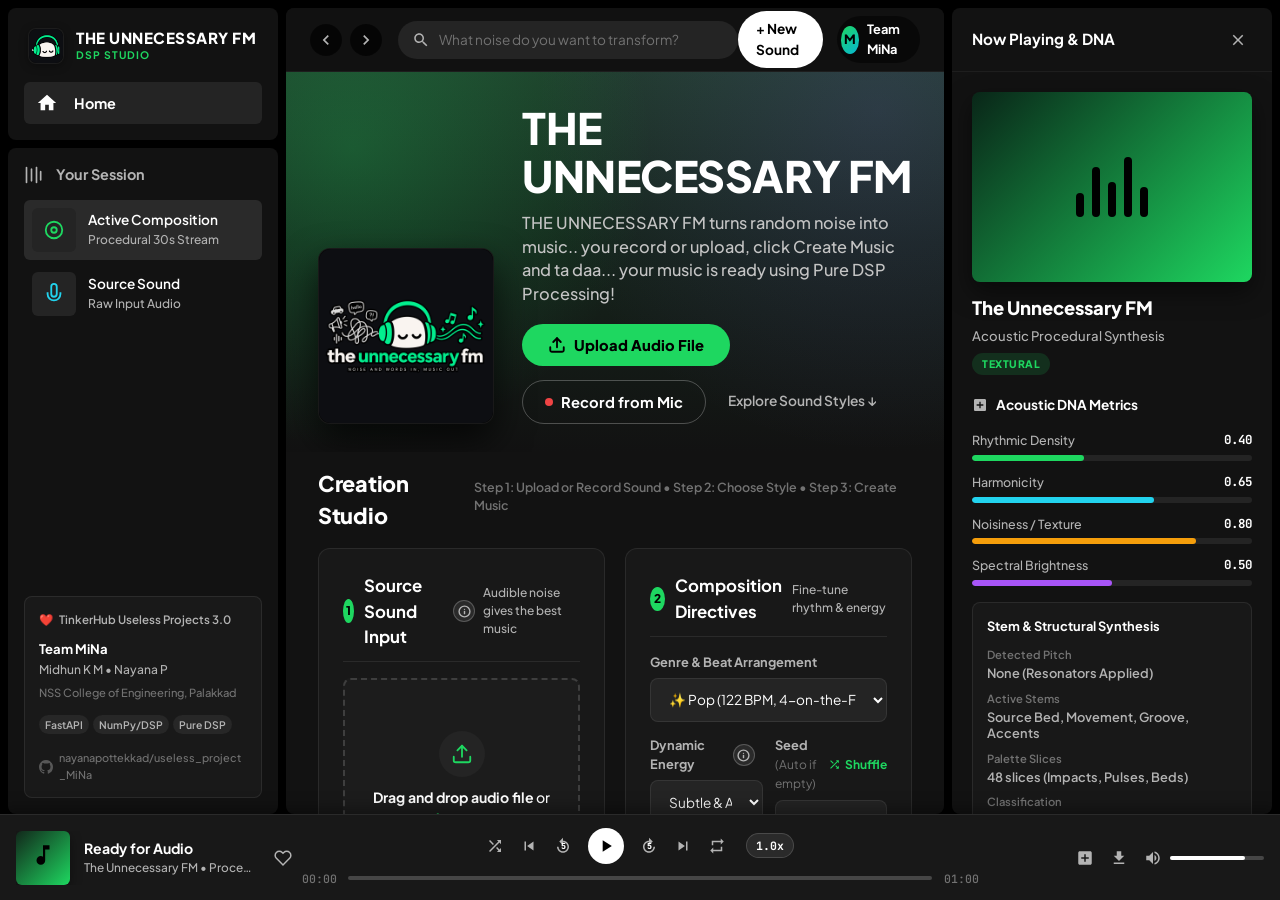
==== commit 683e915e: "fix: limit file size on render, minor web ui improvement Co-authored-by: Nayana Pottekkad <nayanapot" ====
--- a/frontend/index.html
+++ b/frontend/index.html
@@ -4,9 +4,9 @@
 <head>
   <meta charset="UTF-8">
   <meta name="viewport" content="width=device-width, initial-scale=1.0">
-  <title>THE UNNECESSARY FM — Procedural Noise-to-Music DSP Studio</title>
+  <title>THE UNNECESSARY FM</title>
   <meta name="description"
-    content="Turns random noise into music. Record or upload, ta daa... your music is ready! 100% algorithmic procedural audio synthesis. Team MiNa • TinkerHub Useless Projects 3.0">
+    content="Turns random noise into music. Record or upload, click Create Music and ta daa... your music is ready using Pure DSP Processing! 100% algorithmic procedural audio synthesis. Team MiNa • TinkerHub Useless Projects 3.0">
   <meta name="api-base-url" content="">
   <meta name="application-name" content="TheUnnecessaryFM">
   <link rel="preconnect" href="https://fonts.googleapis.com">
@@ -173,7 +173,7 @@
               <h1 class="hero-title">THE UNNECESSARY FM</h1>
 
               <p class="hero-tagline">
-                THE UNNECESSARY FM turns random noise into music.. you record or upload, ta daa... your music is ready!!!
+                THE UNNECESSARY FM turns random noise into music.. you record or upload, click Create Music and ta daa... your music is ready using Pure DSP Processing!
               </p>
 
               <div class="hero-actions-row">
@@ -236,7 +236,7 @@
                     </svg>
                   </div>
                   <p class="drop-prompt"><strong>Drag and drop audio file</strong> or <span class="highlight">browse</span></p>
-                  <span class="file-hint">Works best with audible sounds (traffic, chatter, voice, percussion) &bull; WAV, MP3, FLAC, M4A up to 50MB</span>
+                  <span class="file-hint">Works best with audible sounds (traffic, chatter, voice, percussion) &bull; WAV, MP3, FLAC, M4A up to <span id="uploadLimitHint">15MB</span></span>
                 </div>
 
                 <!-- File Info Pill (Shown when file is chosen) -->
--- a/frontend/style.css
+++ b/frontend/style.css
@@ -2786,21 +2786,24 @@
 }
 
 .wf-tag {
-  font-size: 0.68rem;
-  font-weight: 800;
-  padding: 3px 8px;
+  font-size: 0.65rem;
+  font-weight: 700;
+  padding: 3px 9px;
   border-radius: var(--radius-pill);
-  letter-spacing: 0.5px;
+  letter-spacing: 0.7px;
+  text-transform: uppercase;
 }
 
 .tag-src {
-  background-color: rgba(34, 211, 238, 0.15);
-  color: var(--accent-cyan);
+  background: rgba(56, 189, 248, 0.08);
+  color: rgba(147, 216, 248, 0.9);
+  border: 1px solid rgba(56, 189, 248, 0.22);
 }
 
 .tag-res {
-  background-color: rgba(30, 215, 96, 0.15);
-  color: var(--spotify-green);
+  background: rgba(30, 215, 96, 0.08);
+  color: rgba(134, 229, 169, 0.9);
+  border: 1px solid rgba(30, 215, 96, 0.22);
 }
 
 .wf-name {
@@ -4167,18 +4170,18 @@
   letter-spacing: 0.8px;
   padding: 4px 10px;
   border-radius: var(--radius-pill);
-  background: rgba(30, 215, 96, 0.12);
-  color: var(--spotify-green);
-  border: 1px solid rgba(30, 215, 96, 0.3);
+  background: rgba(30, 215, 96, 0.08);
+  color: rgba(134, 229, 169, 0.9);
+  border: 1px solid rgba(30, 215, 96, 0.22);
 }
 
 .ab-badge-dot {
-  width: 6px;
-  height: 6px;
+  width: 5px;
+  height: 5px;
   border-radius: 50%;
-  background: var(--spotify-green);
-  box-shadow: 0 0 8px var(--spotify-green);
-  animation: ab-dot-pulse 2s infinite ease-in-out;
+  background: #4ade80;
+  opacity: 0.85;
+  animation: ab-dot-pulse 2.5s infinite ease-in-out;
 }
 
 @keyframes ab-dot-pulse {
@@ -4224,45 +4227,47 @@
   gap: 12px;
   padding: 10px 18px;
   border-radius: var(--radius-pill);
-  border: 1px solid rgba(30, 215, 96, 0.4);
-  background: rgba(30, 215, 96, 0.12);
+  border: 1px solid rgba(255, 255, 255, 0.12);
+  background: rgba(255, 255, 255, 0.06);
   color: var(--text-white);
   cursor: pointer;
-  transition: all 0.25s cubic-bezier(0.2, 0.8, 0.2, 1);
+  transition: all 0.2s ease;
+  box-shadow: 0 1px 0 rgba(255, 255, 255, 0.05) inset, 0 2px 8px rgba(0, 0, 0, 0.35);
 }
 
 .btn-ab-switch:hover {
   transform: translateY(-1px);
-  background: rgba(30, 215, 96, 0.22);
-  box-shadow: 0 6px 18px rgba(30, 215, 96, 0.25);
+  background: rgba(255, 255, 255, 0.1);
+  border-color: rgba(255, 255, 255, 0.2);
+  box-shadow: 0 1px 0 rgba(255, 255, 255, 0.07) inset, 0 4px 14px rgba(0, 0, 0, 0.4);
 }
 
 .btn-ab-switch.playing-source {
-  border-color: rgba(56, 189, 248, 0.6);
-  background: rgba(56, 189, 248, 0.14);
-  box-shadow: 0 4px 16px rgba(56, 189, 248, 0.2);
+  border-color: rgba(56, 189, 248, 0.35);
+  background: rgba(56, 189, 248, 0.08);
+  box-shadow: 0 1px 0 rgba(56, 189, 248, 0.1) inset, 0 3px 12px rgba(0, 0, 0, 0.4);
 }
 
 .btn-ab-switch.playing-source .ab-switch-indicator {
-  color: #38bdf8;
+  color: #93d8f8;
 }
 
 .btn-ab-switch.playing-source .ab-switch-icon {
-  color: #38bdf8;
+  color: #93d8f8;
 }
 
 .btn-ab-switch.playing-result {
-  border-color: rgba(30, 215, 96, 0.6);
-  background: rgba(30, 215, 96, 0.14);
-  box-shadow: 0 4px 16px rgba(30, 215, 96, 0.2);
+  border-color: rgba(30, 215, 96, 0.35);
+  background: rgba(30, 215, 96, 0.08);
+  box-shadow: 0 1px 0 rgba(30, 215, 96, 0.1) inset, 0 3px 12px rgba(0, 0, 0, 0.4);
 }
 
 .btn-ab-switch.playing-result .ab-switch-indicator {
-  color: var(--spotify-green);
+  color: #86e5a9;
 }
 
 .btn-ab-switch.playing-result .ab-switch-icon {
-  color: var(--spotify-green);
+  color: #86e5a9;
 }
 
 .ab-switch-icon {
@@ -4333,35 +4338,40 @@
 }
 
 .ab-channel-btn.btn-channel-a.active {
-  background: rgba(56, 189, 248, 0.18);
-  border-color: #38bdf8;
-  box-shadow: 0 0 14px rgba(56, 189, 248, 0.35);
+  background: rgba(56, 189, 248, 0.1);
+  border-color: rgba(56, 189, 248, 0.32);
+  box-shadow: 0 2px 10px rgba(0, 0, 0, 0.45);
 }
 
 .ab-channel-btn.btn-channel-b.active {
-  background: rgba(30, 215, 96, 0.18);
-  border-color: var(--spotify-green);
-  box-shadow: 0 0 14px rgba(30, 215, 96, 0.35);
-}
-
+  background: rgba(30, 215, 96, 0.1);
+  border-color: rgba(30, 215, 96, 0.32);
+  box-shadow: 0 2px 10px rgba(0, 0, 0, 0.45);
+}
+
+/* Premium channel badges — no neon, tight typographic label */
 .ch-badge {
-  font-size: 0.68rem;
-  font-weight: 800;
+  display: inline-flex;
+  align-items: center;
+  font-size: 0.60rem;
+  font-weight: 700;
   padding: 2px 7px;
-  border-radius: var(--radius-pill);
-  letter-spacing: 0.5px;
+  border-radius: 4px;
+  letter-spacing: 0.8px;
+  text-transform: uppercase;
+  font-family: var(--font-mono);
 }
 
 .ch-badge.ch-a {
-  background: rgba(56, 189, 248, 0.25);
-  color: #38bdf8;
-  border: 1px solid rgba(56, 189, 248, 0.4);
+  background: rgba(56, 189, 248, 0.1);
+  color: rgba(147, 216, 248, 0.85);
+  border: 1px solid rgba(56, 189, 248, 0.2);
 }
 
 .ch-badge.ch-b {
-  background: rgba(30, 215, 96, 0.25);
-  color: var(--spotify-green);
-  border: 1px solid rgba(30, 215, 96, 0.4);
+  background: rgba(30, 215, 96, 0.1);
+  color: rgba(134, 229, 169, 0.85);
+  border: 1px solid rgba(30, 215, 96, 0.2);
 }
 
 .ch-label {
@@ -4451,27 +4461,28 @@
 .ab-balance-slider::-webkit-slider-thumb {
   -webkit-appearance: none;
   appearance: none;
-  width: 20px;
-  height: 20px;
+  width: 18px;
+  height: 18px;
   border-radius: 50%;
-  background: #ffffff;
-  border: 3px solid #1ed760;
-  box-shadow: 0 2px 10px rgba(0, 0, 0, 0.8), 0 0 10px rgba(30, 215, 96, 0.6);
+  background: #e2e8f0;
+  border: 2px solid rgba(255, 255, 255, 0.5);
+  box-shadow: 0 2px 8px rgba(0, 0, 0, 0.7), 0 1px 0 rgba(255, 255, 255, 0.15) inset;
   cursor: grab;
-  transition: transform 0.15s ease, border-color 0.15s ease, box-shadow 0.15s ease;
+  transition: transform 0.15s ease, box-shadow 0.15s ease;
 }
 
 .ab-balance-slider::-webkit-slider-thumb:hover {
-  transform: scale(1.2);
+  transform: scale(1.15);
+  box-shadow: 0 3px 12px rgba(0, 0, 0, 0.8), 0 1px 0 rgba(255, 255, 255, 0.18) inset;
 }
 
 .ab-balance-slider::-moz-range-thumb {
-  width: 20px;
-  height: 20px;
+  width: 18px;
+  height: 18px;
   border-radius: 50%;
-  background: #ffffff;
-  border: 3px solid #1ed760;
-  box-shadow: 0 2px 10px rgba(0, 0, 0, 0.8), 0 0 10px rgba(30, 215, 96, 0.6);
+  background: #e2e8f0;
+  border: 2px solid rgba(255, 255, 255, 0.5);
+  box-shadow: 0 2px 8px rgba(0, 0, 0, 0.7);
   cursor: grab;
 }
 
@@ -4558,10 +4569,10 @@
 }
 
 .btn-speed-badge:hover {
-  background: rgba(30, 215, 96, 0.18);
-  color: var(--spotify-green);
-  border-color: var(--spotify-green);
-  transform: scale(1.05);
+  background: rgba(255, 255, 255, 0.14);
+  color: #f1f5f9;
+  border-color: rgba(255, 255, 255, 0.25);
+  transform: scale(1.04);
 }
 
 .player-speed-badge {
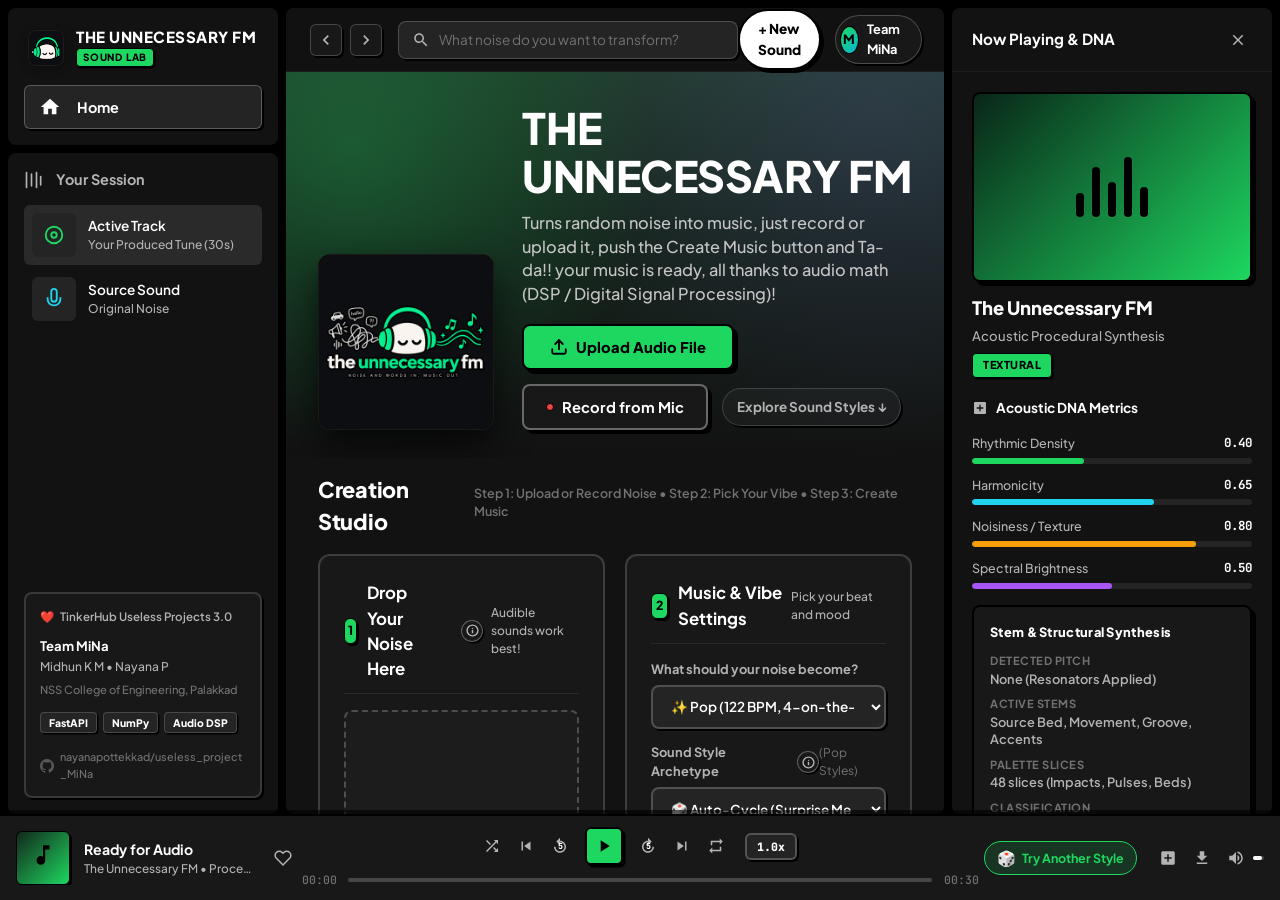
==== commit b299f482: "fix: use each vague artist style randomly,  detector to detect the input type to remix accordingly a" ====
--- a/frontend/index.html
+++ b/frontend/index.html
@@ -6,7 +6,7 @@
   <meta name="viewport" content="width=device-width, initial-scale=1.0">
   <title>THE UNNECESSARY FM</title>
   <meta name="description"
-    content="Turns random noise into music. Record or upload, click Create Music and ta daa... your music is ready using Pure DSP Processing! 100% algorithmic procedural audio synthesis. Team MiNa • TinkerHub Useless Projects 3.0">
+    content="Turns random noise into music! Just record or upload it, push Create Music and there you have it... your music is ready, all thanks to audio math!. Team MiNa • TinkerHub Useless Projects 3.0">
   <meta name="api-base-url" content="">
   <meta name="application-name" content="TheUnnecessaryFM">
   <link rel="preconnect" href="https://fonts.googleapis.com">
@@ -40,7 +40,7 @@
           </div>
           <div class="logo-text">
             <span class="logo-name">THE UNNECESSARY FM</span>
-            <span class="logo-badge">DSP STUDIO</span>
+            <span class="logo-badge">SOUND LAB</span>
           </div>
         </a>
 
@@ -75,8 +75,8 @@
               </svg>
             </div>
             <div class="lib-info">
-              <span class="lib-title" id="libTrackTitle">Active Composition</span>
-              <span class="lib-desc" id="libTrackMeta">Procedural 30s Stream</span>
+              <span class="lib-title" id="libTrackTitle">Active Track</span>
+              <span class="lib-desc" id="libTrackMeta">Your Produced Tune (30s)</span>
             </div>
           </div>
 
@@ -89,7 +89,7 @@
             </div>
             <div class="lib-info">
               <span class="lib-title" id="libSourceTitle">Source Sound</span>
-              <span class="lib-desc" id="libSourceMeta">Raw Input Audio</span>
+              <span class="lib-desc" id="libSourceMeta">Original Noise</span>
             </div>
           </div>
         </div>
@@ -107,8 +107,8 @@
           </div>
           <div class="credits-tags">
             <span class="pill-chip">FastAPI</span>
-            <span class="pill-chip">NumPy/DSP</span>
-            <span class="pill-chip">Pure DSP</span>
+            <span class="pill-chip">NumPy</span>
+            <span class="pill-chip">Audio DSP</span>
           </div>
           <div class="credits-repo">
             <a href="https://github.com/nayanapottekkad/useless_project_MiNa/" target="_blank" rel="noopener noreferrer" class="repo-link-sidebar">
@@ -173,7 +173,7 @@
               <h1 class="hero-title">THE UNNECESSARY FM</h1>
 
               <p class="hero-tagline">
-                THE UNNECESSARY FM turns random noise into music.. you record or upload, click Create Music and ta daa... your music is ready using Pure DSP Processing!
+                Turns random noise into music, just record or upload it, push the Create Music button and Ta-da!! your music is ready, all thanks to audio math (DSP / Digital Signal Processing)!
               </p>
 
               <div class="hero-actions-row">
@@ -195,7 +195,7 @@
         <section class="studio-section" id="studioSection">
           <div class="section-title-row">
             <h2>Creation Studio</h2>
-            <span class="step-indicator">Step 1: Upload or Record Sound &bull; Step 2: Choose Style &bull; Step 3: Create Music</span>
+            <span class="step-indicator">Step 1: Upload or Record Noise &bull; Step 2: Pick Your Vibe &bull; Step 3: Create Music</span>
           </div>
 
           <div class="studio-cards-row">
@@ -204,7 +204,7 @@
               <div class="card-title-bar">
                 <div class="title-with-num">
                   <span class="badge-num">1</span>
-                  <h3>Source Sound Input</h3>
+                  <h3>Drop Your Noise Here</h3>
                   <!-- Small 'i' Info Button with Hover Sound Guide Popover -->
                   <div class="info-tooltip-wrapper" id="soundGuideTooltipWrap" tabindex="0">
                     <button type="button" class="btn-info-icon" id="soundGuideInfoBtn" aria-label="Audio Guide &amp; Sound Tips">
@@ -216,12 +216,12 @@
                     </button>
                     <div class="info-tooltip-popover" role="tooltip">
                       <div class="popover-title">Sound Guide</div>
-                      <p>Works best with audible sounds — speech, singing, street chatter, claps, or percussion.</p>
-                      <div class="popover-tip">💡 Tip: Avoid silence or faint fan hums for rich musical output.</div>
-                    </div>
-                  </div>
-                </div>
-                <span class="card-hint">Audible noise gives the best music</span>
+                      <p>Works best with audible sounds like speech, singing, street chatter, claps, or percussion.</p>
+                      <div class="popover-tip">💡 Tip: Avoid complete silence or faint fan hums so the math has real notes to find!</div>
+                    </div>
+                  </div>
+                </div>
+                <span class="card-hint">Audible sounds work best!</span>
               </div>
 
               <!-- Drag & Drop Zone -->
@@ -236,7 +236,7 @@
                     </svg>
                   </div>
                   <p class="drop-prompt"><strong>Drag and drop audio file</strong> or <span class="highlight">browse</span></p>
-                  <span class="file-hint">Works best with audible sounds (traffic, chatter, voice, percussion) &bull; WAV, MP3, FLAC, M4A up to <span id="uploadLimitHint">15MB</span></span>
+                  <span class="file-hint">Works best with audible sounds (traffic, chatter, voice, claps) &bull; WAV, MP3, FLAC, M4A up to <span id="uploadLimitHint">15MB</span></span>
                 </div>
 
                 <!-- File Info Pill (Shown when file is chosen) -->
@@ -259,12 +259,12 @@
               <!-- Microphone Recording Option -->
               <div class="mic-section">
                 <div class="mic-divider">
-                  <span>OR RECORD ACOUSTIC NOISE</span>
+                  <span>OR RECORD YOUR NOISE RIGHT NOW</span>
                 </div>
                 <div class="mic-controls">
                   <button type="button" class="btn-pill-mic" id="btnRecord">
                     <span class="record-dot"></span>
-                    <span id="recordBtnText">Record Mic (Speak, Clap, or Play Sound)</span>
+                    <span id="recordBtnText">Record Mic (Speak, Clap, Count, or Beatbox)</span>
                   </button>
                   <div class="rec-timer hidden" id="recTimer">
                     <span class="rec-pulse"></span>
@@ -272,7 +272,7 @@
                     <span class="rec-max">/ 01:00 MAX</span>
                   </div>
                 </div>
-                <span class="mic-guidance-hint">💡 Tip: Speak words aloud, sing, clap, or record ambient noise for 5–20s at audible volume</span>
+                <span class="mic-guidance-hint">💡 Tip: Say hello, count numbers, clap, or record room chatter for 5–20s</span>
                 <canvas id="liveMicCanvas" class="live-mic-canvas hidden" width="360" height="40"></canvas>
               </div>
             </div>
@@ -282,14 +282,14 @@
               <div class="card-title-bar">
                 <div class="title-with-num">
                   <span class="badge-num">2</span>
-                  <h3>Composition Directives</h3>
-                </div>
-                <span class="card-hint">Fine-tune rhythm &amp; energy</span>
+                  <h3>Music &amp; Vibe Settings</h3>
+                </div>
+                <span class="card-hint">Pick your beat and mood</span>
               </div>
 
               <div class="directives-body">
                 <div class="form-group">
-                  <label for="beatSelect">Genre &amp; Beat Arrangement</label>
+                  <label for="beatSelect">What should your noise become?</label>
                   <div class="select-wrapper">
                     <select id="beatSelect" class="spotify-select">
                       <option value="pop" selected>✨ Pop (122 BPM, 4-on-the-Floor, 16th Electro Bass, Foley Chops)</option>
@@ -304,10 +304,39 @@
                   </div>
                 </div>
 
+                <div class="form-group">
+                  <div class="label-with-action">
+                    <div class="label-info-group">
+                      <label for="styleSelect">Sound Style Archetype</label>
+                      <div class="info-tooltip-wrapper" id="styleInfoTooltipWrap" tabindex="0">
+                        <button type="button" class="btn-info-icon" id="styleInfoBtn" aria-label="Category Sound Style Archetype Guide">
+                          <svg viewBox="0 0 24 24" width="13" height="13" fill="none" stroke="currentColor" stroke-width="2.6" stroke-linecap="round" stroke-linejoin="round">
+                            <circle cx="12" cy="12" r="10"></circle>
+                            <line x1="12" y1="16" x2="12" y2="12"></line>
+                            <line x1="12" y1="8" x2="12.01" y2="8"></line>
+                          </svg>
+                        </button>
+                        <div class="info-tooltip-popover energy-info-popover" role="tooltip">
+                          <div class="popover-title">Category Styles</div>
+                          <div class="popover-item">Filtered strictly to your selected category above (e.g. Pop shows only Pop styles).</div>
+                          <div class="popover-item">Change <strong>"What should your noise become?"</strong> to browse archetypes for other genres.</div>
+                        </div>
+                      </div>
+                    </div>
+                    <span class="hint" id="styleCountHint">(Pop Styles)</span>
+                  </div>
+                  <div class="select-wrapper">
+                    <select id="styleSelect" class="spotify-select">
+                      <option value="" selected>🎲 Auto-Cycle (Surprise Me / Non-Repeating)</option>
+                    </select>
+                  </div>
+                  <span class="energy-helper-note" id="styleHelperNote">✨ Auto-cycles unplayed styles dynamically on each roll</span>
+                </div>
+
                 <div class="form-row">
                   <div class="form-group flex-1">
                     <div class="label-with-action">
-                      <label for="energySelect">Dynamic Energy</label>
+                      <label for="energySelect">Energy &amp; Pace</label>
                       <div class="info-tooltip-wrapper" id="energyInfoTooltipWrap" tabindex="0">
                         <button type="button" class="btn-info-icon" id="energyInfoBtn" aria-label="Dynamic Energy Mode Guide">
                           <svg viewBox="0 0 24 24" width="13" height="13" fill="none" stroke="currentColor" stroke-width="2.6" stroke-linecap="round" stroke-linejoin="round">
@@ -317,7 +346,7 @@
                           </svg>
                         </button>
                         <div class="info-tooltip-popover energy-info-popover" role="tooltip">
-                          <div class="popover-title">Dynamic Energy</div>
+                          <div class="popover-title">Energy Level</div>
                           <div class="popover-item"><strong>Subtle:</strong> Spacious tempo &amp; ambient room</div>
                           <div class="popover-item"><strong>Balanced:</strong> Classic structure &amp; even groove</div>
                           <div class="popover-item"><strong>High:</strong> Faster BPM, punchy drums &amp; dense build-ups</div>
@@ -331,7 +360,7 @@
                         <option value="high">High Dynamics</option>
                       </select>
                     </div>
-                    <span class="energy-helper-note" id="energyHelperNote">🍃 Spacious tempo &amp; phrasing — lets your input noise take center stage</span>
+                    <span class="energy-helper-note" id="energyHelperNote">🍃 Relaxed pace &amp; spacing — lets your input noise shine</span>
                   </div>
 
                   <div class="form-group flex-1">
@@ -344,6 +373,22 @@
                     </div>
                     <input type="number" id="seedInput" class="spotify-input" placeholder="e.g. 48192049">
                   </div>
+                </div>
+
+                <!-- Vocal Extraction & Auto-Tune Mode -->
+                <div class="form-group">
+                  <div class="label-with-action">
+                    <label for="vocalModeSelect">Vocal &amp; Speech Mode</label>
+                    <span class="hint">Keep lyrics intact vs. chops</span>
+                  </div>
+                  <div class="select-wrapper">
+                    <select id="vocalModeSelect" class="spotify-select">
+                      <option value="auto" selected>✨ Smart Auto (Preserve Full Lyrics — Recommended)</option>
+                      <option value="lead">🎙️ Lead Vocal (100% Continuous Unbroken Take &amp; Lyrics)</option>
+                      <option value="chops">✂️ Rhythmic Chops (Fast Soul Syllable Chops)</option>
+                    </select>
+                  </div>
+                  <span class="energy-helper-note" id="vocalHelperNote">✨ Automatically plays full continuous lyrics without cutting off words or chopping</span>
                 </div>
 
                 <!-- Duration Toggle -->
@@ -374,7 +419,7 @@
                     <span id="generateBtnLabel">CREATE MUSIC (30s)</span>
                   </button>
                   <p class="generate-disclaimer">
-                    <span>Your noise transformed into music &mdash; 100% procedural DSP</span>
+                    <span>Transforms your noise into a full track</span>
                   </p>
                 </div>
               </div>
@@ -488,8 +533,8 @@
                 <span></span><span></span><span></span><span></span><span></span><span></span><span></span><span></span><span></span>
               </div>
             </div>
-            <h3>Awaiting Sound Input</h3>
-            <p>Upload any ordinary noise or record through your mic. The procedural DSP engine will extract pitch, transients, and timbre to compose a unique track from your sound.</p>
+            <h3>Waiting for some noise!</h3>
+            <p>Record your voice, clap, or drop any noisy audio file above. Our math algorithms will chop it up, find the rhythm, and turn it into music.</p>
           </div>
 
           <!-- Processing State with Animated 3D Gramophone to Top-View Spinning Loader -->
@@ -568,7 +613,7 @@
                 <span class="progress-percent" id="progressPercent">15%</span>
               </div>
               <h3 id="progressStage">Analyzing acoustic DNA &amp; spectral timbre...</h3>
-              <p class="processing-quote" id="processingQuote">"The world is full of perfectly ordinary noises, but for some reason, they aren't songs. We decided this was unacceptable."</p>
+              <p class="processing-quote" id="processingQuote">"Wish these loud honking noises would become music instead! And can you believe it, that's when we had this eureka moment."</p>
             </div>
             <div class="progress-bar-track">
               <div class="progress-bar-fill" id="progressBarFill"></div>
@@ -578,8 +623,8 @@
             <div class="hosting-note-card">
               <div class="hosting-note-icon">💡</div>
               <div class="hosting-note-body">
-                <strong>Pure Procedural Synthesis</strong>
-                <p>Turning ordinary noise into music requires real mathematical signal processing (FFT, resonant filters, transient segmentation). It may take a little time on free cloud tiers and that is completely normal!</p>
+                <strong>Real Math at Work</strong>
+                <p>Turning ordinary noise into music takes actual math and frequency slicing (Fourier transforms, filters, and beat grids). It might take a few moments on free cloud servers, but good tunes take time!</p>
                 <div class="hosting-note-links">
                   <span>Full 1-Minute Engine available in the original source:</span>
                   <a href="https://github.com/nayanapottekkad/useless_project_MiNa" target="_blank" rel="noopener noreferrer" class="github-repo-link">
@@ -596,8 +641,8 @@
             <!-- Candidate Switcher Header -->
             <div class="results-header-bar">
               <div class="res-title-group">
-                <span class="res-eyebrow">COMPOSITION SUITE</span>
-                <h2>Synthesized Candidates</h2>
+                <span class="res-eyebrow">TA-DAA! YOUR SONG IS READY</span>
+                <h2>Generated Tracks</h2>
               </div>
 
               <div class="candidate-tabs" id="candidateTabs">
@@ -612,14 +657,28 @@
                   <span>Candidate C</span>
                 </button>
               </div>
+
+              <button type="button" class="btn-reroll-artist" id="btnRerollArtist" title="Try another sound archetype from this noise!">
+                <svg viewBox="0 0 24 24" width="15" height="15" fill="none" stroke="currentColor" stroke-width="2.2" stroke-linecap="round" stroke-linejoin="round">
+                  <polyline points="23 4 23 10 17 10"></polyline>
+                  <polyline points="1 20 1 14 7 14"></polyline>
+                  <path d="M3.51 9a9 9 0 0 1 14.85-3.36L23 10M1 14l4.64 4.36A9 9 0 0 0 20.49 15"></path>
+                </svg>
+                <span>🎲 Try Another Style</span>
+              </button>
             </div>
 
             <!-- Candidate Metadata Bar -->
             <div class="composition-meta-banner">
+              <div class="meta-card highlight-card">
+                <span class="meta-label">SOUND ARCHETYPE</span>
+                <span class="meta-val highlight" id="metaArtist">80s Pop Synth Ostinato</span>
+              </div>
               <div class="meta-card">
                 <span class="meta-label">GENRE</span>
                 <span class="meta-val highlight" id="metaGenre">Hip Hop</span>
               </div>
+
               <div class="meta-card">
                 <span class="meta-label">TEMPO</span>
                 <span class="meta-val" id="metaTempo">94 BPM</span>
@@ -647,6 +706,17 @@
               <div class="meta-card seed-card" title="Click to copy seed to clipboard">
                 <span class="meta-label">SEED</span>
                 <span class="meta-val code-font" id="metaSeed" title="Click to copy seed">49201948</span>
+              </div>
+            </div>
+
+            <!-- Smart Extraction & Auto-Tune Banner -->
+            <div class="smart-extraction-banner" id="smartExtractionBanner">
+              <div class="smart-tag">
+                <span class="smart-icon">✨</span>
+                <span class="smart-title" id="smartExtractionTitle">Smart Audio Extraction</span>
+              </div>
+              <div class="smart-details" id="smartExtractionDetails">
+                Scale Auto-Tune Active • Custom Transient Punch • Best Settings Applied
               </div>
             </div>
 
@@ -755,7 +825,7 @@
               <div class="waveform-card result-wave-card">
                 <div class="wf-header">
                   <div class="wf-info">
-                    <span class="wf-tag tag-res">TRANSFORMED COMPOSITION [B]</span>
+                    <span class="wf-tag tag-res">PRODUCED SONG [B]</span>
                     <span class="wf-name" id="resFormDisplay">Intro &rarr; A &rarr; B &rarr; A &rarr; Outro</span>
                   </div>
                   <span class="wf-time" id="resTimeDisplay">00:00 / 01:00</span>
@@ -770,7 +840,7 @@
                   <div class="action-left">
                     <button type="button" class="btn-wf-play-main" id="btnPlayResult">
                       <span id="resPlayIcon"><svg viewBox="0 0 24 24" fill="currentColor" width="15" height="15" style="display:block;"><polygon points="6 4 20 12 6 20 6 4"/></svg></span>
-                      <span id="resPlayText">Play Composition</span>
+                      <span id="resPlayText">Play Track</span>
                     </button>
                     <button type="button" class="btn-wf-skip" id="btnSkipBackResult" title="Rewind 5s">
                       <svg viewBox="0 0 24 24" fill="currentColor" width="13" height="13"><path d="M12 5V1L7 6l5 5V7c3.31 0 6 2.69 6 6s-2.69 6-6 6-6-2.69-6-6H4c0 4.42 3.58 8 8 8s8-3.58 8-8-3.58-8-8-8z"/></svg>
@@ -785,7 +855,7 @@
                       <span>Download WAV</span>
                     </a>
                   </div>
-                  <span class="wf-hint">100% Algorithmic procedural transformation</span>
+                  <span class="wf-hint">Algorithmic transformation</span>
                 </div>
               </div>
             </div>
@@ -794,10 +864,10 @@
             <div class="stem-architecture-card">
               <div class="stem-card-header">
                 <div class="stem-title-group">
-                  <span class="stem-eyebrow">PURE DSP SIGNAL FLOW</span>
-                  <h3>How Your Noise Was Re-engineered Into Music</h3>
-                </div>
-                <span class="stem-pill-badge">100% Pure DSP Signal Processing</span>
+                  <span class="stem-eyebrow">BEHIND THE SCENES</span>
+                  <h3>How We Turned Your Noise Into Music</h3>
+                </div>
+                <span class="stem-pill-badge">Signal Flow &amp; Stems</span>
               </div>
 
               <div class="stem-grid" id="stemGrid">
@@ -966,6 +1036,10 @@
                 <span class="b-key">Classification</span>
                 <span class="b-val" id="dnaClassReason">High spectral flatness</span>
               </li>
+              <li id="smartExtractionRow">
+                <span class="b-key">Smart Extraction</span>
+                <span class="b-val highlight" id="dnaSmartExtraction">✨ Auto-Tuner Active</span>
+              </li>
               <li>
                 <span class="b-key">Arrangement Form</span>
                 <span class="b-val" id="dnaFormName">Atmosphere &rarr; Pulse &rarr; Space &rarr; Climax</span>
@@ -1046,12 +1120,17 @@
           <div class="player-slider-fill" id="playerSliderFill"></div>
           <div class="player-slider-thumb" id="playerSliderThumb"></div>
         </div>
-        <span class="player-time" id="playerTotalDuration">01:00</span>
+        <span class="player-time" id="playerTotalDuration">00:30</span>
       </div>
     </div>
 
     <!-- Right: Secondary Controls (Panel toggle, Volume, Download) -->
     <div class="player-right">
+      <button type="button" class="btn-player-quick-reroll" id="bottomPlayerReroll" title="Instantly roll another random sound archetype from this noise!">
+        <span class="reroll-dice">🎲</span>
+        <span class="reroll-label">Try Another Style</span>
+      </button>
+
       <button type="button" class="btn-player-ctrl" id="playerBtnTogglePanel" title="Toggle DNA &amp; Details Panel">
         <svg viewBox="0 0 24 24" fill="currentColor"><path d="M19 3H5c-1.1 0-2 .9-2 2v14c0 1.1.9 2 2 2h14c1.1 0 2-.9 2-2V5c0-1.1-.9-2-2-2zm-2 10h-4v4h-2v-4H7v-2h4V7h2v4h4v2z"/></svg>
       </button>
--- a/frontend/style.css
+++ b/frontend/style.css
@@ -64,10 +64,24 @@
   --shadow-floating: 0 16px 36px rgba(0, 0, 0, 0.75);
   --shadow-glow: none;
 
+  /* Neo-Brutalist & Tactile Tokens */
+  --nb-border-dark: 2.5px solid #000000;
+  --nb-border-light: 2px solid rgba(255, 255, 255, 0.25);
+  --nb-border-green: 2.5px solid var(--spotify-green);
+  --nb-border-cyan: 2.5px solid var(--accent-cyan);
+  --nb-shadow-hard: 4px 4px 0px #000000;
+  --nb-shadow-hard-lg: 6px 6px 0px #000000;
+  --nb-shadow-hard-sm: 2px 2px 0px #000000;
+  --nb-shadow-green: 4px 4px 0px var(--spotify-green);
+  --nb-shadow-green-sm: 2px 2px 0px var(--spotify-green);
+  --nb-shadow-cyan: 4px 4px 0px var(--accent-cyan);
+  --nb-shadow-white: 4px 4px 0px #ffffff;
+
   /* Transitions */
   --transition-fast: 0.15s cubic-bezier(0.4, 0, 0.2, 1);
   --transition-normal: 0.25s cubic-bezier(0.4, 0, 0.2, 1);
   --transition-slow: 0.4s cubic-bezier(0.16, 1, 0.3, 1);
+  --transition-tactile: 0.12s cubic-bezier(0.2, 0.8, 0.4, 1);
 }
 
 /* --------------------------------------------------------------------------
@@ -210,10 +224,18 @@
 }
 
 .logo-badge {
-  font-size: 0.65rem;
-  font-weight: 700;
-  color: var(--spotify-green);
-  letter-spacing: 1px;
+  display: inline-block;
+  font-size: 0.62rem;
+  font-weight: 800;
+  color: #000000;
+  background-color: var(--spotify-green);
+  padding: 1px 6px;
+  border-radius: 4px;
+  border: 1px solid #000000;
+  box-shadow: 1.5px 1.5px 0px #000000;
+  letter-spacing: 0.8px;
+  margin-top: 2px;
+  width: fit-content;
 }
 
 .nav-menu {
@@ -227,26 +249,30 @@
   align-items: center;
   gap: 16px;
   width: 100%;
-  padding: 10px 12px;
+  padding: 10px 14px;
   border-radius: var(--radius-sm);
   background: transparent;
-  border: none;
+  border: 1.5px solid transparent;
   color: var(--text-subdued);
   font-family: var(--font-sans);
   font-size: 0.9rem;
   font-weight: 700;
   cursor: pointer;
-  transition: color var(--transition-fast), background-color var(--transition-fast);
+  transition: all var(--transition-tactile);
   text-align: left;
 }
 
 .nav-item:hover {
   color: var(--text-white);
+  border-color: rgba(255, 255, 255, 0.2);
+  transform: translate(-1px, -1px);
 }
 
 .nav-item.active {
-  color: var(--text-white);
+  color: #ffffff;
   background-color: var(--bg-elevated);
+  border: 1.5px solid rgba(255, 255, 255, 0.25);
+  box-shadow: var(--nb-shadow-hard-sm);
 }
 
 .nav-icon {
@@ -366,8 +392,9 @@
   margin-top: auto;
   padding: 14px;
   border-radius: var(--radius-md);
-  background-color: rgba(255, 255, 255, 0.03);
-  border: 1px solid var(--border-subtle);
+  background-color: var(--bg-surface);
+  border: 2px solid rgba(255, 255, 255, 0.14);
+  box-shadow: var(--nb-shadow-hard-sm);
   display: flex;
   flex-direction: column;
   gap: 8px;
@@ -401,17 +428,19 @@
 .credits-tags {
   display: flex;
   flex-wrap: wrap;
-  gap: 4px;
+  gap: 6px;
   margin-top: 4px;
 }
 
 .pill-chip {
   font-size: 0.65rem;
-  font-weight: 600;
-  background-color: rgba(255, 255, 255, 0.06);
-  color: var(--text-subdued);
-  padding: 2px 6px;
-  border-radius: var(--radius-pill);
+  font-weight: 800;
+  background-color: var(--bg-elevated);
+  color: var(--text-white);
+  padding: 2px 8px;
+  border-radius: 4px;
+  border: 1px solid rgba(255, 255, 255, 0.16);
+  box-shadow: 1.5px 1.5px 0px #000;
 }
 
 /* --------------------------------------------------------------------------
@@ -457,20 +486,28 @@
 .btn-circle-nav {
   width: 32px;
   height: 32px;
-  border-radius: 50%;
-  background-color: rgba(0, 0, 0, 0.65);
-  border: none;
+  border-radius: var(--radius-sm);
+  background-color: var(--bg-surface);
+  border: 1.5px solid rgba(255, 255, 255, 0.2);
+  box-shadow: var(--nb-shadow-hard-sm);
   color: var(--text-subdued);
   display: flex;
   align-items: center;
   justify-content: center;
   cursor: pointer;
-  transition: color var(--transition-fast), background-color var(--transition-fast);
+  transition: all var(--transition-tactile);
 }
 
 .btn-circle-nav:hover {
   color: var(--text-white);
-  background-color: rgba(0, 0, 0, 0.85);
+  border-color: #ffffff;
+  transform: translate(-1px, -1px);
+  box-shadow: 3px 3px 0px #000000;
+}
+
+.btn-circle-nav:active {
+  transform: translate(1px, 1px);
+  box-shadow: 1px 1px 0px #000000;
 }
 
 .btn-circle-nav svg {
@@ -497,25 +534,27 @@
 .search-box input {
   width: 100%;
   height: 38px;
-  border-radius: var(--radius-pill);
+  border-radius: var(--radius-md);
   background-color: var(--bg-elevated);
-  border: 1px solid transparent;
+  border: 1.5px solid rgba(255, 255, 255, 0.18);
+  box-shadow: var(--nb-shadow-hard-sm);
   color: var(--text-white);
   font-family: var(--font-sans);
   font-size: 0.85rem;
   padding: 0 16px 0 40px;
   outline: none;
-  transition: border-color var(--transition-fast), background-color var(--transition-fast);
+  transition: border-color var(--transition-fast), background-color var(--transition-fast), box-shadow var(--transition-tactile);
 }
 
 .search-box input:hover {
   background-color: var(--bg-highlight);
-  border-color: rgba(255, 255, 255, 0.15);
+  border-color: rgba(255, 255, 255, 0.3);
 }
 
 .search-box input:focus {
-  border-color: var(--text-white);
+  border-color: var(--spotify-green);
   background-color: var(--bg-highlight);
+  box-shadow: 3px 3px 0px var(--spotify-green);
 }
 
 .search-box input::placeholder {
@@ -569,26 +608,42 @@
   padding: 8px 18px;
   border-radius: var(--radius-pill);
   font-size: 0.85rem;
-  font-weight: 700;
+  font-weight: 800;
   text-decoration: none;
   cursor: pointer;
-  border: none;
-  transition: transform var(--transition-fast), background-color var(--transition-fast);
+  border: 2px solid #000000;
+  box-shadow: 3px 3px 0px #000000;
+  transition: all var(--transition-tactile);
 }
 
 .btn-pill-primary:hover {
-  transform: scale(1.04);
-  background-color: #f0f0f0;
+  transform: translate(-1px, -1px);
+  background-color: #ffffff;
+  box-shadow: 4px 4px 0px #000000;
+}
+
+.btn-pill-primary:active {
+  transform: translate(2px, 2px);
+  box-shadow: 1px 1px 0px #000000;
 }
 
 .user-profile-badge {
   display: flex;
   align-items: center;
   gap: 8px;
-  background-color: rgba(0, 0, 0, 0.5);
-  padding: 4px 10px 4px 4px;
+  background-color: var(--bg-surface);
+  padding: 4px 12px 4px 4px;
   border-radius: var(--radius-pill);
+  border: 1.5px solid rgba(255, 255, 255, 0.22);
+  box-shadow: var(--nb-shadow-hard-sm);
   cursor: pointer;
+  transition: all var(--transition-tactile);
+}
+
+.user-profile-badge:hover {
+  border-color: rgba(255, 255, 255, 0.4);
+  transform: translate(-1px, -1px);
+  box-shadow: var(--nb-shadow-hard);
 }
 
 .avatar-circle {
@@ -597,10 +652,11 @@
   border-radius: 50%;
   background: linear-gradient(135deg, #1ed760, #06b6d4);
   color: #000;
+  border: 1.5px solid #000000;
   display: flex;
   align-items: center;
   justify-content: center;
-  font-weight: 800;
+  font-weight: 900;
   font-size: 0.8rem;
 }
 
@@ -760,20 +816,27 @@
   align-items: center;
   gap: 8px;
   padding: 12px 26px;
-  border-radius: var(--radius-pill);
+  border-radius: var(--radius-md);
   background-color: var(--spotify-green);
   color: #000000;
-  border: none;
+  border: var(--nb-border-dark);
+  box-shadow: var(--nb-shadow-hard);
   font-family: var(--font-sans);
   font-size: 0.92rem;
   font-weight: 800;
   cursor: pointer;
-  transition: transform var(--transition-fast), background-color var(--transition-fast);
+  transition: transform var(--transition-tactile), background-color var(--transition-fast), box-shadow var(--transition-tactile);
 }
 
 .btn-hero-primary:hover {
   background-color: var(--spotify-green-hover);
-  transform: scale(1.02);
+  transform: translate(-2px, -2px);
+  box-shadow: var(--nb-shadow-hard-lg);
+}
+
+.btn-hero-primary:active {
+  transform: translate(2px, 2px);
+  box-shadow: var(--nb-shadow-hard-sm);
 }
 
 .btn-hero-primary svg {
@@ -786,20 +849,28 @@
   align-items: center;
   gap: 8px;
   padding: 12px 22px;
-  border-radius: var(--radius-pill);
-  background-color: transparent;
-  color: var(--text-white);
-  border: 1px solid rgba(255, 255, 255, 0.25);
+  border-radius: var(--radius-md);
+  background-color: var(--bg-surface);
+  color: var(--text-white);
+  border: 2px solid rgba(255, 255, 255, 0.35);
+  box-shadow: var(--nb-shadow-hard);
   font-family: var(--font-sans);
   font-size: 0.92rem;
   font-weight: 700;
   cursor: pointer;
-  transition: border-color var(--transition-fast), background-color var(--transition-fast);
+  transition: border-color var(--transition-fast), background-color var(--transition-fast), transform var(--transition-tactile), box-shadow var(--transition-tactile);
 }
 
 .btn-hero-secondary:hover {
-  border-color: var(--text-white);
-  background-color: rgba(255, 255, 255, 0.06);
+  border-color: #ffffff;
+  background-color: var(--bg-elevated);
+  transform: translate(-2px, -2px);
+  box-shadow: var(--nb-shadow-hard-lg);
+}
+
+.btn-hero-secondary:active {
+  transform: translate(2px, 2px);
+  box-shadow: var(--nb-shadow-hard-sm);
 }
 
 .record-dot-static {
@@ -807,19 +878,36 @@
   height: 8px;
   border-radius: 50%;
   background-color: #ef4444;
+  border: 1px solid #000;
 }
 
 .btn-hero-tertiary {
+  display: inline-flex;
+  align-items: center;
+  gap: 6px;
   color: var(--text-subdued);
   text-decoration: none;
-  font-size: 0.86rem;
-  font-weight: 600;
-  transition: color var(--transition-fast);
-  padding: 6px 8px;
+  font-size: 0.84rem;
+  font-weight: 700;
+  padding: 8px 14px;
+  border-radius: var(--radius-pill);
+  border: 1.5px solid rgba(255, 255, 255, 0.16);
+  background: rgba(255, 255, 255, 0.03);
+  box-shadow: var(--nb-shadow-hard-sm);
+  transition: all var(--transition-tactile);
 }
 
 .btn-hero-tertiary:hover {
   color: var(--text-white);
+  border-color: rgba(255, 255, 255, 0.35);
+  background: rgba(255, 255, 255, 0.08);
+  transform: translate(-1px, -1px);
+  box-shadow: var(--nb-shadow-hard);
+}
+
+.btn-hero-tertiary:active {
+  transform: translate(1px, 1px);
+  box-shadow: 1px 1px 0px #000;
 }
 
 .hero-quote {
@@ -892,11 +980,12 @@
 .preset-card {
   position: relative;
   background-color: var(--bg-surface);
-  border: 1px solid var(--border-subtle);
+  border: 2px solid rgba(255, 255, 255, 0.16);
   border-radius: var(--radius-lg);
   padding: 20px 22px;
   cursor: pointer;
-  transition: background-color var(--transition-normal), transform var(--transition-fast), border-color var(--transition-fast), box-shadow var(--transition-fast);
+  box-shadow: var(--nb-shadow-hard);
+  transition: all var(--transition-tactile);
   display: flex;
   flex-direction: column;
   gap: 14px;
@@ -905,9 +994,14 @@
 
 .preset-card:hover {
   background-color: var(--bg-highlight);
-  border-color: var(--border-hover);
-  transform: translateY(-3px);
-  box-shadow: 0 10px 24px rgba(0, 0, 0, 0.5);
+  border-color: var(--spotify-green);
+  transform: translate(-2px, -2px);
+  box-shadow: var(--nb-shadow-green);
+}
+
+.preset-card:active {
+  transform: translate(2px, 2px);
+  box-shadow: var(--nb-shadow-hard-sm);
 }
 
 .card-top-row {
@@ -926,7 +1020,8 @@
   align-items: center;
   justify-content: center;
   font-size: 1.3rem;
-  box-shadow: 0 4px 10px rgba(0, 0, 0, 0.3);
+  border: 2px solid #000000;
+  box-shadow: 2px 2px 0px #000000;
   flex-shrink: 0;
 }
 
@@ -938,7 +1033,8 @@
   border-radius: var(--radius-pill);
   background: rgba(255, 255, 255, 0.08);
   color: var(--text-subdued);
-  border: 1px solid rgba(255, 255, 255, 0.12);
+  border: 1.5px solid rgba(255, 255, 255, 0.22);
+  box-shadow: 1px 1px 0px #000000;
   white-space: nowrap;
   flex-shrink: 0;
   text-transform: uppercase;
@@ -989,15 +1085,16 @@
   width: 22px;
   height: 22px;
   border-radius: 50%;
-  background: rgba(255, 255, 255, 0.08);
-  border: 1px solid rgba(255, 255, 255, 0.22);
+  background: var(--bg-surface);
+  border: 1.5px solid rgba(255, 255, 255, 0.3);
+  box-shadow: 1.5px 1.5px 0px #000000;
   color: var(--text-subdued);
   display: inline-flex;
   align-items: center;
   justify-content: center;
   cursor: pointer;
   padding: 0;
-  transition: all 0.2s cubic-bezier(0.2, 0.8, 0.2, 1);
+  transition: all var(--transition-tactile);
   outline: none;
   flex-shrink: 0;
 }
@@ -1010,11 +1107,11 @@
 .info-tooltip-wrapper:focus-within .btn-info-icon,
 .info-tooltip-wrapper.active .btn-info-icon,
 .btn-info-icon:hover {
-  background: rgba(30, 215, 96, 0.2);
-  border-color: var(--spotify-green);
-  color: var(--spotify-green);
-  transform: scale(1.08);
-  box-shadow: none;
+  background: var(--spotify-green);
+  border-color: #000000;
+  color: #000000;
+  transform: translate(-1px, -1px);
+  box-shadow: 2px 2px 0px #000000;
 }
 
 .info-tooltip-popover {
@@ -1024,11 +1121,11 @@
   transform: translateX(-50%) translateY(-4px);
   width: 250px;
   max-width: min(260px, calc(100vw - 32px));
-  background: #141417;
-  border: 1px solid rgba(255, 255, 255, 0.16);
-  border-radius: 12px;
+  background: #18181b;
+  border: 2px solid #000000;
+  border-radius: var(--radius-md);
   padding: 12px 14px;
-  box-shadow: 0 16px 36px rgba(0, 0, 0, 0.8), 0 0 0 1px rgba(30, 215, 96, 0.18);
+  box-shadow: var(--nb-shadow-hard-lg);
   z-index: 500;
   display: flex;
   flex-direction: column;
@@ -1037,22 +1134,20 @@
   visibility: hidden;
   pointer-events: none;
   transition: opacity 0.18s ease, transform 0.18s ease, visibility 0.18s;
-  backdrop-filter: blur(20px);
-  -webkit-backdrop-filter: blur(20px);
 }
 
 /* Arrow indicator pointing to info icon */
 .info-tooltip-popover::before {
   content: '';
   position: absolute;
-  top: -5px;
+  top: -6px;
   left: 50%;
   transform: translateX(-50%) rotate(45deg);
-  width: 8px;
-  height: 8px;
-  background: #141417;
-  border-left: 1px solid rgba(255, 255, 255, 0.16);
-  border-top: 1px solid rgba(255, 255, 255, 0.16);
+  width: 10px;
+  height: 10px;
+  background: #18181b;
+  border-left: 2px solid #000000;
+  border-top: 2px solid #000000;
 }
 
 .info-tooltip-wrapper:hover .info-tooltip-popover,
@@ -1196,22 +1291,22 @@
 
 .btn-card-play {
   position: absolute;
-  right: 12px;
-  bottom: 12px;
-  width: 40px;
-  height: 40px;
+  right: 14px;
+  bottom: 14px;
+  width: 42px;
+  height: 42px;
   border-radius: 50%;
   background-color: var(--spotify-green);
   color: #000000;
-  border: none;
+  border: 2px solid #000000;
   display: flex;
   align-items: center;
   justify-content: center;
   cursor: pointer;
   opacity: 0;
   transform: translateY(8px);
-  transition: opacity var(--transition-normal), transform var(--transition-normal), background-color var(--transition-fast);
-  box-shadow: 0 8px 16px rgba(0, 0, 0, 0.5);
+  transition: opacity var(--transition-tactile), transform var(--transition-tactile), background-color var(--transition-fast), box-shadow var(--transition-fast);
+  box-shadow: 3px 3px 0px #000000;
 }
 
 .preset-card:hover .btn-card-play {
@@ -1221,7 +1316,13 @@
 
 .btn-card-play:hover {
   background-color: var(--spotify-green-hover);
-  transform: scale(1.08) !important;
+  transform: scale(1.08) translate(-1px, -1px) !important;
+  box-shadow: 4px 4px 0px #000000;
+}
+
+.btn-card-play:active {
+  transform: scale(0.96) translate(2px, 2px) !important;
+  box-shadow: 1px 1px 0px #000000;
 }
 
 .btn-card-play svg {
@@ -1268,7 +1369,8 @@
   background-color: var(--bg-surface);
   border-radius: var(--radius-lg);
   padding: 24px;
-  border: 1px solid var(--border-subtle);
+  border: 2px solid rgba(255, 255, 255, 0.16);
+  box-shadow: var(--nb-shadow-card);
   display: flex;
   flex-direction: column;
   height: 100%;
@@ -1279,7 +1381,7 @@
 }
 
 .studio-card:hover {
-  border-color: var(--border-hover);
+  border-color: rgba(255, 255, 255, 0.32);
 }
 
 .studio-card.input-panel {
@@ -1323,16 +1425,18 @@
 }
 
 .badge-num {
-  width: 24px;
-  height: 24px;
-  border-radius: 50%;
+  width: 26px;
+  height: 26px;
+  border-radius: var(--radius-sm);
   background-color: var(--spotify-green);
   color: #000;
-  font-weight: 800;
-  font-size: 0.75rem;
+  font-weight: 900;
+  font-size: 0.78rem;
   display: flex;
   align-items: center;
   justify-content: center;
+  border: 1.5px solid #000000;
+  box-shadow: 2px 2px 0px #000000;
 }
 
 .title-with-num h3 {
@@ -1348,19 +1452,21 @@
 
 /* Drag & Drop Zone */
 .drop-zone {
-  border: 2px dashed rgba(255, 255, 255, 0.15);
+  border: 2.5px dashed rgba(255, 255, 255, 0.22);
   border-radius: var(--radius-md);
   padding: 24px 16px;
   text-align: center;
   cursor: pointer;
   background-color: rgba(255, 255, 255, 0.02);
-  transition: border-color var(--transition-fast), background-color var(--transition-fast);
+  transition: border-color var(--transition-fast), background-color var(--transition-fast), box-shadow var(--transition-tactile);
   position: relative;
 }
 
 .drop-zone:hover, .drop-zone.dragover {
   border-color: var(--spotify-green);
-  background-color: rgba(30, 215, 96, 0.04);
+  border-style: solid;
+  background-color: rgba(30, 215, 96, 0.06);
+  box-shadow: 4px 4px 0px var(--spotify-green);
 }
 
 .file-input-hidden {
@@ -1368,20 +1474,24 @@
 }
 
 .upload-icon-circle {
-  width: 46px;
-  height: 46px;
-  border-radius: 50%;
+  width: 48px;
+  height: 48px;
+  border-radius: var(--radius-md);
   background-color: var(--bg-elevated);
+  border: 2px solid rgba(255, 255, 255, 0.2);
+  box-shadow: 3px 3px 0px #000000;
   margin: 0 auto 10px auto;
   display: flex;
   align-items: center;
   justify-content: center;
   color: var(--spotify-green);
-  transition: transform var(--transition-fast);
+  transition: transform var(--transition-tactile), box-shadow var(--transition-tactile), border-color var(--transition-fast);
 }
 
 .drop-zone:hover .upload-icon-circle {
-  transform: translateY(-2px);
+  transform: translate(-1px, -1px);
+  box-shadow: 4px 4px 0px #000000;
+  border-color: var(--spotify-green);
 }
 
 .upload-icon-circle svg {
@@ -1414,7 +1524,8 @@
   padding: 10px 14px;
   background-color: var(--bg-elevated);
   border-radius: var(--radius-md);
-  border: 1px solid rgba(30, 215, 96, 0.3);
+  border: 2px solid var(--spotify-green);
+  box-shadow: 3px 3px 0px var(--spotify-green);
   width: 100%;
   max-width: 100%;
   box-sizing: border-box;
@@ -1472,9 +1583,7 @@
 .selected-size {
   font-size: 0.72rem;
   color: var(--text-subdued);
-  white-space: nowrap;
-  overflow: hidden;
-  text-overflow: ellipsis;
+  font-family: var(--font-mono);
 }
 
 .btn-remove {
@@ -1483,7 +1592,6 @@
   color: var(--text-subdued);
   cursor: pointer;
   padding: 4px;
-  border-radius: 50%;
   display: flex;
   align-items: center;
   justify-content: center;
@@ -1537,26 +1645,35 @@
   align-items: center;
   gap: 8px;
   padding: 10px 18px;
-  border-radius: var(--radius-pill);
+  border-radius: var(--radius-md);
   background-color: var(--bg-elevated);
-  border: 1px solid var(--border-subtle);
+  border: 2px solid rgba(255, 255, 255, 0.25);
+  box-shadow: var(--nb-shadow-hard);
   color: var(--text-white);
   font-family: var(--font-sans);
   font-size: 0.85rem;
   font-weight: 700;
   cursor: pointer;
-  transition: all var(--transition-fast);
+  transition: border-color var(--transition-fast), background-color var(--transition-fast), transform var(--transition-tactile), box-shadow var(--transition-tactile);
 }
 
 .btn-pill-mic:hover {
   background-color: var(--bg-highlight);
-  border-color: var(--border-hover);
+  border-color: #ffffff;
+  transform: translate(-1px, -1px);
+  box-shadow: var(--nb-shadow-hard-lg);
+}
+
+.btn-pill-mic:active {
+  transform: translate(2px, 2px);
+  box-shadow: var(--nb-shadow-hard-sm);
 }
 
 .btn-pill-mic.recording {
-  background-color: rgba(244, 63, 94, 0.2);
+  background-color: rgba(244, 63, 94, 0.25);
   border-color: var(--accent-rose);
   color: var(--accent-rose);
+  box-shadow: 3px 3px 0px var(--accent-rose);
 }
 
 .record-dot {
@@ -1633,6 +1750,16 @@
   display: flex;
   align-items: center;
   justify-content: space-between;
+}
+
+.label-info-group {
+  display: inline-flex;
+  align-items: center;
+  gap: 6px;
+}
+
+.label-info-group .info-tooltip-wrapper {
+  margin: 0;
 }
 
 .label-with-action .hint {
@@ -1667,13 +1794,15 @@
   height: 44px;
   border-radius: var(--radius-md);
   background-color: var(--bg-elevated);
-  border: 1px solid var(--border-subtle);
+  border: 2px solid rgba(255, 255, 255, 0.2);
+  box-shadow: var(--nb-shadow-hard-sm);
   color: var(--text-white);
   font-family: var(--font-sans);
   font-size: 0.85rem;
+  font-weight: 600;
   padding: 0 14px;
   outline: none;
-  transition: border-color var(--transition-fast), background-color var(--transition-fast);
+  transition: border-color var(--transition-fast), background-color var(--transition-fast), box-shadow var(--transition-tactile);
 }
 
 .spotify-select {
@@ -1682,12 +1811,13 @@
 
 .spotify-select:hover, .spotify-input:hover {
   background-color: var(--bg-highlight);
-  border-color: var(--border-hover);
+  border-color: rgba(255, 255, 255, 0.35);
 }
 
 .spotify-select:focus, .spotify-input:focus {
   border-color: var(--spotify-green);
   background-color: var(--bg-highlight);
+  box-shadow: 3px 3px 0px var(--spotify-green);
 }
 
 .spotify-input::placeholder {
@@ -1707,14 +1837,14 @@
   width: 100%;
   min-height: 52px;
   padding: 14px 28px;
-  border-radius: var(--radius-pill);
+  border-radius: var(--radius-md);
   background-color: var(--spotify-green);
   color: #000000;
-  border: 1px solid transparent;
+  border: var(--nb-border-dark);
   outline: none;
   font-family: var(--font-sans);
   font-size: 0.95rem;
-  font-weight: 800;
+  font-weight: 900;
   letter-spacing: 0.8px;
   text-transform: uppercase;
   display: flex;
@@ -1722,10 +1852,10 @@
   justify-content: center;
   gap: 11px;
   cursor: pointer;
-  box-shadow: 0 4px 14px rgba(0, 0, 0, 0.35);
-  transition: transform 0.18s cubic-bezier(0.3, 0, 0, 1),
+  box-shadow: var(--nb-shadow-hard);
+  transition: transform var(--transition-tactile),
               background-color 0.18s ease,
-              box-shadow 0.18s ease,
+              box-shadow var(--transition-tactile),
               border-color 0.18s ease,
               color 0.18s ease;
   user-select: none;
@@ -1758,26 +1888,26 @@
 }
 
 .btn-spotify-generate:hover:not(:disabled) .btn-icon-wrap {
-  transform: scale(1.1);
+  transform: scale(1.15) rotate(6deg);
 }
 
 .btn-spotify-generate:hover:not(:disabled) {
-  transform: scale(1.02);
+  transform: translate(-2px, -2px);
   background-color: var(--spotify-green-hover);
-  box-shadow: 0 6px 18px rgba(0, 0, 0, 0.45);
+  box-shadow: var(--nb-shadow-hard-lg);
 }
 
 .btn-spotify-generate:active:not(:disabled) {
-  transform: scale(0.98);
-  box-shadow: 0 2px 6px rgba(0, 0, 0, 0.25);
+  transform: translate(2px, 2px);
+  box-shadow: var(--nb-shadow-hard-sm);
 }
 
 /* Premium Spotify Standby/Disabled State */
 .btn-spotify-generate:disabled {
   background-color: #242424;
   color: rgba(255, 255, 255, 0.42);
-  border: 1px solid rgba(255, 255, 255, 0.12);
-  box-shadow: none;
+  border: 2px solid rgba(255, 255, 255, 0.15);
+  box-shadow: var(--nb-shadow-hard-sm);
   cursor: not-allowed;
   opacity: 1; /* Crisp, no washed-out opacity */
   transform: none !important;
@@ -1790,13 +1920,17 @@
 
 .btn-spotify-generate:disabled:hover {
   background-color: #282828;
-  border-color: rgba(255, 255, 255, 0.18);
+  border-color: rgba(255, 255, 255, 0.2);
   color: rgba(255, 255, 255, 0.5);
-}
-
-/* Steady ready state without neon glow */
+  box-shadow: var(--nb-shadow-hard-sm);
+}
+
+/* Steady ready state with neo-brutalist pop */
 .btn-spotify-generate.ready {
-  box-shadow: 0 4px 16px rgba(0, 0, 0, 0.4);
+  box-shadow: 4px 4px 0px #22d3ee, 6px 6px 0px #000000;
+}
+.btn-spotify-generate.ready:hover:not(:disabled) {
+  box-shadow: 6px 6px 0px #22d3ee, 8px 8px 0px #000000;
 }
 
 .generate-disclaimer {
@@ -1824,7 +1958,8 @@
 .empty-state {
   background-color: var(--bg-surface);
   border-radius: var(--radius-lg);
-  border: 1px dashed var(--border-subtle);
+  border: 2.5px dashed rgba(255, 255, 255, 0.2);
+  box-shadow: var(--nb-shadow-card);
   padding: 48px 32px;
   text-align: center;
   display: flex;
@@ -1874,7 +2009,7 @@
 .processing-state {
   background-color: var(--bg-surface);
   border-radius: var(--radius-lg);
-  border: 1px solid rgba(30, 215, 96, 0.25);
+  border: 2.5px solid var(--spotify-green);
   padding: 40px 28px;
   display: flex;
   flex-direction: column;
@@ -1885,7 +2020,7 @@
   max-width: 760px;
   margin: 0 auto;
   gap: 18px;
-  box-shadow: 0 16px 40px rgba(0, 0, 0, 0.5);
+  box-shadow: 6px 6px 0px var(--spotify-green), 9px 9px 0px #000000;
   box-sizing: border-box;
   overflow: hidden;
 }
@@ -2460,10 +2595,11 @@
   display: flex;
   align-items: flex-start;
   gap: 12px;
-  background: rgba(15, 23, 42, 0.7);
-  border: 1px solid rgba(255, 255, 255, 0.08);
-  border-left: 3px solid #1ed760;
+  background: var(--bg-surface);
+  border: 2px solid rgba(255, 255, 255, 0.16);
+  border-left: 4px solid #1ed760;
   border-radius: var(--radius-md);
+  box-shadow: var(--nb-shadow-card);
   padding: 14px 18px;
   max-width: 580px;
   width: 100%;
@@ -2506,20 +2642,20 @@
   display: inline-flex;
   align-items: center;
   gap: 5px;
-  color: #1ed760;
+  color: #000000;
   text-decoration: none;
-  font-weight: 600;
-  background: rgba(30, 215, 96, 0.1);
-  padding: 2px 8px;
-  border-radius: var(--radius-pill);
-  border: 1px solid rgba(30, 215, 96, 0.25);
-  transition: all 0.2s ease;
+  font-weight: 800;
+  background: var(--spotify-green);
+  padding: 3px 10px;
+  border-radius: 4px;
+  border: 1px solid #000000;
+  box-shadow: 1.5px 1.5px 0px #000000;
+  transition: all var(--transition-tactile);
 }
 
 .github-repo-link:hover {
-  background: rgba(30, 215, 96, 0.2);
-  color: #ffffff;
-  border-color: #1ed760;
+  transform: translate(-1px, -1px);
+  box-shadow: 2.5px 2.5px 0px #000000;
 }
 
 /* Results Display */
@@ -2554,9 +2690,10 @@
   display: flex;
   gap: 8px;
   background-color: var(--bg-surface);
-  padding: 4px;
-  border-radius: var(--radius-pill);
-  border: 1px solid var(--border-subtle);
+  padding: 6px;
+  border-radius: var(--radius-md);
+  border: 2px solid rgba(255, 255, 255, 0.16);
+  box-shadow: var(--nb-shadow-hard-sm);
 }
 
 .cand-tab {
@@ -2564,35 +2701,40 @@
   align-items: center;
   gap: 6px;
   padding: 8px 16px;
-  border-radius: var(--radius-pill);
+  border-radius: var(--radius-sm);
   background: transparent;
-  border: none;
+  border: 2px solid transparent;
   color: var(--text-subdued);
   font-family: var(--font-sans);
   font-size: 0.85rem;
   font-weight: 700;
   cursor: pointer;
-  transition: all var(--transition-fast);
+  transition: all var(--transition-tactile);
 }
 
 .cand-tab:hover {
   color: var(--text-white);
+  border-color: rgba(255, 255, 255, 0.25);
+  transform: translate(-1px, -1px);
 }
 
 .cand-tab.active {
   background-color: var(--bg-elevated);
-  color: var(--text-white);
-  box-shadow: 0 2px 8px rgba(0, 0, 0, 0.4);
+  border: 2px solid var(--spotify-green);
+  color: #ffffff;
+  box-shadow: 3px 3px 0px var(--spotify-green);
 }
 
 .tag-winner {
-  font-size: 0.62rem;
-  font-weight: 800;
+  font-size: 0.64rem;
+  font-weight: 900;
   background-color: var(--spotify-green);
   color: #000;
-  padding: 1px 6px;
-  border-radius: var(--radius-pill);
-  letter-spacing: 0.5px;
+  padding: 2px 7px;
+  border-radius: 4px;
+  letter-spacing: 0.6px;
+  border: 1px solid #000;
+  box-shadow: 1px 1px 0px #000;
 }
 
 /* Candidate Meta Cards */
@@ -2607,22 +2749,25 @@
   background-color: var(--bg-surface);
   border-radius: var(--radius-md);
   padding: 10px 12px;
-  border: 1px solid var(--border-subtle);
+  border: 2px solid rgba(255, 255, 255, 0.12);
+  box-shadow: var(--nb-shadow-hard-sm);
   display: flex;
   flex-direction: column;
   gap: 3px;
   min-width: 0;
   overflow: hidden;
+  transition: border-color var(--transition-fast), transform var(--transition-tactile);
 }
 
 .meta-card.seed-card {
   cursor: pointer;
-  transition: border-color var(--transition-fast), background-color var(--transition-fast);
+  transition: border-color var(--transition-fast), background-color var(--transition-fast), transform var(--transition-tactile);
 }
 
 .meta-card.seed-card:hover {
-  border-color: var(--border-hover);
+  border-color: var(--spotify-green);
   background-color: var(--bg-elevated);
+  transform: translate(-1px, -1px);
 }
 
 .meta-label {
@@ -2664,12 +2809,52 @@
   max-width: 100%;
 }
 
+/* Smart Extraction & Auto-Tune Banner */
+.smart-extraction-banner {
+  display: flex;
+  align-items: center;
+  gap: 14px;
+  background: linear-gradient(135deg, rgba(29, 185, 84, 0.12) 0%, rgba(6, 182, 212, 0.16) 100%);
+  border: 2px solid var(--spotify-green);
+  border-radius: var(--radius-md);
+  padding: 10px 16px;
+  box-shadow: var(--nb-shadow-hard-sm);
+  margin-top: 8px;
+  animation: fadeIn 0.4s ease-out;
+}
+
+.smart-extraction-banner.hidden {
+  display: none !important;
+}
+
+.smart-extraction-banner .smart-tag {
+  display: inline-flex;
+  align-items: center;
+  gap: 6px;
+  font-weight: 800;
+  font-size: 0.80rem;
+  color: var(--spotify-green);
+  white-space: nowrap;
+  letter-spacing: 0.5px;
+  text-transform: uppercase;
+}
+
+.smart-extraction-banner .smart-details {
+  font-size: 0.85rem;
+  font-weight: 500;
+  color: var(--text-white);
+  line-height: 1.4;
+  overflow: hidden;
+  text-overflow: ellipsis;
+}
+
 
 /* Sound Transformation & Stem Architecture */
 .stem-architecture-card {
   background-color: var(--bg-surface);
   border-radius: var(--radius-lg);
-  border: 1px solid var(--border-subtle);
+  border: 2px solid rgba(255, 255, 255, 0.16);
+  box-shadow: var(--nb-shadow-card);
   padding: 20px 24px;
   display: flex;
   flex-direction: column;
@@ -2700,12 +2885,14 @@
 
 .stem-pill-badge {
   font-size: 0.72rem;
-  font-weight: 700;
+  font-weight: 800;
   padding: 4px 12px;
-  border-radius: var(--radius-pill);
-  background: rgba(30, 215, 96, 0.12);
-  color: var(--spotify-green);
-  border: 1px solid rgba(30, 215, 96, 0.25);
+  border-radius: var(--radius-sm);
+  background: var(--spotify-green);
+  color: #000000;
+  border: 1.5px solid #000000;
+  box-shadow: 2px 2px 0px #000000;
+  letter-spacing: 0.5px;
 }
 
 .stem-grid {
@@ -2716,19 +2903,21 @@
 
 .stem-item {
   background-color: var(--bg-elevated);
-  border: 1px solid var(--border-subtle);
+  border: 2px solid rgba(255, 255, 255, 0.12);
   border-radius: var(--radius-md);
   padding: 12px 14px;
   display: flex;
   align-items: flex-start;
   gap: 12px;
-  transition: all var(--transition-fast);
+  box-shadow: var(--nb-shadow-hard-sm);
+  transition: all var(--transition-tactile);
 }
 
 .stem-item:hover {
-  border-color: var(--border-hover);
+  border-color: rgba(255, 255, 255, 0.3);
   background-color: var(--bg-highlight);
-  transform: translateY(-2px);
+  transform: translate(-1px, -1px);
+  box-shadow: var(--nb-shadow-hard);
 }
 
 .stem-icon {
@@ -2766,11 +2955,17 @@
 .waveform-card {
   background-color: var(--bg-surface);
   border-radius: var(--radius-lg);
-  border: 1px solid var(--border-subtle);
+  border: 2px solid rgba(255, 255, 255, 0.16);
+  box-shadow: var(--nb-shadow-card);
   padding: 18px 22px;
   display: flex;
   flex-direction: column;
   gap: 12px;
+  transition: border-color var(--transition-fast);
+}
+
+.waveform-card:hover {
+  border-color: rgba(255, 255, 255, 0.3);
 }
 
 .wf-header {
@@ -2786,24 +2981,26 @@
 }
 
 .wf-tag {
-  font-size: 0.65rem;
-  font-weight: 700;
-  padding: 3px 9px;
-  border-radius: var(--radius-pill);
+  font-size: 0.68rem;
+  font-weight: 800;
+  padding: 4px 10px;
+  border-radius: var(--radius-sm);
   letter-spacing: 0.7px;
   text-transform: uppercase;
+  border: 1.5px solid currentColor;
+  box-shadow: var(--nb-shadow-hard-sm);
 }
 
 .tag-src {
-  background: rgba(56, 189, 248, 0.08);
-  color: rgba(147, 216, 248, 0.9);
-  border: 1px solid rgba(56, 189, 248, 0.22);
+  background: rgba(56, 189, 248, 0.12);
+  color: #38bdf8;
+  border-color: #38bdf8;
 }
 
 .tag-res {
-  background: rgba(30, 215, 96, 0.08);
-  color: rgba(134, 229, 169, 0.9);
-  border: 1px solid rgba(30, 215, 96, 0.22);
+  background: rgba(30, 215, 96, 0.12);
+  color: var(--spotify-green);
+  border-color: var(--spotify-green);
 }
 
 .wf-name {
@@ -2856,10 +3053,11 @@
   display: inline-flex;
   align-items: center;
   gap: 7px;
-  padding: 7px 15px;
-  border-radius: var(--radius-pill);
+  padding: 8px 16px;
+  border-radius: var(--radius-md);
   background-color: var(--bg-elevated);
-  border: 1px solid var(--border-subtle);
+  border: 2px solid rgba(255, 255, 255, 0.2);
+  box-shadow: var(--nb-shadow-hard-sm);
   color: var(--text-white);
   font-family: var(--font-sans);
   font-size: 0.82rem;
@@ -2867,13 +3065,20 @@
   cursor: pointer;
   white-space: nowrap;
   flex-shrink: 0;
-  transition: all var(--transition-fast);
+  transition: all var(--transition-tactile);
 }
 
 .btn-wf-play:hover {
   background-color: var(--bg-highlight);
   color: var(--spotify-green);
-  border-color: var(--border-hover);
+  border-color: var(--spotify-green);
+  transform: translate(-1px, -1px);
+  box-shadow: var(--nb-shadow-hard);
+}
+
+.btn-wf-play:active {
+  transform: translate(1px, 1px);
+  box-shadow: 1px 1px 0px #000;
 }
 
 .main-res-actions {
@@ -2896,28 +3101,30 @@
   align-items: center;
   justify-content: center;
   gap: 8px;
-  padding: 8px 18px;
-  border-radius: var(--radius-pill);
+  padding: 9px 20px;
+  border-radius: var(--radius-md);
   background-color: var(--spotify-green);
-  border: none;
+  border: var(--nb-border-dark);
   color: #000000;
   font-family: var(--font-sans);
-  font-size: 0.85rem;
-  font-weight: 700;
+  font-size: 0.86rem;
+  font-weight: 800;
   cursor: pointer;
-  box-shadow: none;
+  box-shadow: var(--nb-shadow-hard);
   white-space: nowrap;
   flex-shrink: 0;
-  transition: transform var(--transition-fast), background-color var(--transition-fast);
+  transition: transform var(--transition-tactile), background-color var(--transition-fast), box-shadow var(--transition-tactile);
 }
 
 .btn-wf-play-main:hover {
   background-color: var(--spotify-green-hover);
-  transform: scale(1.02);
+  transform: translate(-1px, -1px);
+  box-shadow: var(--nb-shadow-hard-lg);
 }
 
 .btn-wf-play-main:active {
-  transform: scale(0.98);
+  transform: translate(1px, 1px);
+  box-shadow: var(--nb-shadow-hard-sm);
 }
 
 .btn-wf-download {
@@ -2925,23 +3132,31 @@
   align-items: center;
   justify-content: center;
   gap: 6px;
-  padding: 8px 16px;
-  border-radius: var(--radius-pill);
+  padding: 9px 18px;
+  border-radius: var(--radius-md);
   background-color: var(--bg-elevated);
-  border: 1px solid var(--border-subtle);
+  border: 2px solid rgba(255, 255, 255, 0.25);
+  box-shadow: var(--nb-shadow-hard);
   color: var(--text-white);
   text-decoration: none;
-  font-size: 0.82rem;
+  font-size: 0.84rem;
   font-weight: 700;
   white-space: nowrap;
   flex-shrink: 0;
-  transition: all var(--transition-fast);
+  transition: all var(--transition-tactile);
 }
 
 .btn-wf-download:hover {
   background-color: var(--bg-highlight);
-  border-color: var(--border-hover);
+  border-color: var(--spotify-green);
   color: var(--spotify-green);
+  transform: translate(-1px, -1px);
+  box-shadow: var(--nb-shadow-green-sm);
+}
+
+.btn-wf-download:active {
+  transform: translate(1px, 1px);
+  box-shadow: var(--nb-shadow-hard-sm);
 }
 
 .wf-hint {
@@ -3097,10 +3312,11 @@
   height: 190px;
   border-radius: var(--radius-md);
   background: linear-gradient(135deg, #092618, #1ed760);
+  border: 2px solid #000000;
+  box-shadow: 4px 4px 0px #000000;
   display: flex;
   align-items: center;
   justify-content: center;
-  box-shadow: 0 10px 24px rgba(0, 0, 0, 0.5);
 }
 
 .art-visual-waves {
@@ -3142,12 +3358,14 @@
 .category-pill {
   align-self: flex-start;
   margin-top: 4px;
-  font-size: 0.65rem;
+  font-size: 0.68rem;
   font-weight: 800;
-  background-color: rgba(30, 215, 96, 0.15);
-  color: var(--spotify-green);
+  background-color: var(--spotify-green);
+  color: #000000;
   padding: 3px 10px;
-  border-radius: var(--radius-pill);
+  border-radius: 4px;
+  border: 1px solid #000000;
+  box-shadow: 1.5px 1.5px 0px #000000;
   letter-spacing: 0.5px;
 }
 
@@ -3222,8 +3440,9 @@
 .dna-breakdown {
   background-color: var(--bg-surface);
   border-radius: var(--radius-md);
-  padding: 14px;
-  border: 1px solid var(--border-subtle);
+  padding: 16px;
+  border: 2px solid #000000;
+  box-shadow: var(--nb-shadow-hard);
   display: flex;
   flex-direction: column;
   gap: 10px;
@@ -3231,8 +3450,9 @@
 
 .breakdown-heading {
   font-size: 0.8rem;
-  font-weight: 700;
-  color: var(--text-white);
+  font-weight: 800;
+  color: var(--text-white);
+  letter-spacing: 0.3px;
 }
 
 .breakdown-list {
@@ -3250,8 +3470,10 @@
 
 .b-key {
   font-size: 0.7rem;
-  font-weight: 600;
+  font-weight: 700;
   color: var(--text-muted);
+  text-transform: uppercase;
+  letter-spacing: 0.5px;
 }
 
 .b-val {
@@ -3262,25 +3484,26 @@
 }
 
 .about-card {
-  background-color: rgba(255, 255, 255, 0.03);
+  background-color: var(--bg-surface);
   border-radius: var(--radius-md);
-  padding: 14px;
-  border: 1px solid var(--border-subtle);
+  padding: 16px;
+  border: 2px solid #000000;
+  box-shadow: var(--nb-shadow-hard);
   display: flex;
   flex-direction: column;
   gap: 6px;
 }
 
 .about-card h5 {
-  font-size: 0.8rem;
-  font-weight: 700;
+  font-size: 0.82rem;
+  font-weight: 800;
   color: var(--text-white);
 }
 
 .about-card p {
   font-size: 0.75rem;
   color: var(--text-subdued);
-  line-height: 1.4;
+  line-height: 1.45;
 }
 
 /* --------------------------------------------------------------------------
@@ -3293,13 +3516,13 @@
   right: 0;
   height: var(--player-height);
   background-color: var(--bg-surface);
-  border-top: 1px solid var(--border-subtle);
+  border-top: 2.5px solid #000000;
+  box-shadow: 0 -4px 0px rgba(0, 0, 0, 0.6);
   z-index: 100;
   display: grid;
   grid-template-columns: 280px 1fr 280px;
   align-items: center;
   padding: 0 16px;
-  box-shadow: 0 -4px 16px rgba(0, 0, 0, 0.4);
 }
 
 /* Left: Track Info */
@@ -3315,11 +3538,12 @@
   height: 54px;
   border-radius: var(--radius-sm);
   background: linear-gradient(135deg, #12281b, #1ed760);
+  border: 1.5px solid #000000;
+  box-shadow: 2px 2px 0px #000000;
   display: flex;
   align-items: center;
   justify-content: center;
   flex-shrink: 0;
-  box-shadow: 0 4px 12px rgba(0, 0, 0, 0.4);
 }
 
 .player-cover-icon {
@@ -3421,22 +3645,29 @@
 }
 
 .btn-player-play {
-  width: 36px;
-  height: 36px;
-  border-radius: 50%;
-  background-color: var(--text-white);
+  width: 38px;
+  height: 38px;
+  border-radius: var(--radius-sm);
+  background-color: var(--spotify-green);
   color: #000000;
-  border: none;
+  border: 2px solid #000000;
+  box-shadow: 2.5px 2.5px 0px #000000;
   display: flex;
   align-items: center;
   justify-content: center;
   cursor: pointer;
-  transition: transform var(--transition-fast), background-color var(--transition-fast);
+  transition: transform var(--transition-tactile), background-color var(--transition-fast), box-shadow var(--transition-tactile);
 }
 
 .btn-player-play:hover {
-  transform: scale(1.08);
-  background-color: #f0f0f0;
+  transform: translate(-1px, -1px);
+  box-shadow: 4px 4px 0px #000000;
+  background-color: var(--spotify-green-hover);
+}
+
+.btn-player-play:active {
+  transform: translate(1px, 1px);
+  box-shadow: 1px 1px 0px #000000;
 }
 
 .btn-player-play svg {
@@ -3569,12 +3800,12 @@
   display: flex;
   align-items: center;
   gap: 12px;
-  background-color: var(--bg-elevated);
-  color: var(--text-white);
-  padding: 12px 18px;
+  background-color: var(--bg-surface);
+  color: var(--text-white);
+  padding: 14px 18px;
   border-radius: var(--radius-md);
-  border: 1px solid var(--border-subtle);
-  box-shadow: var(--shadow-floating);
+  border: 2px solid #000000;
+  box-shadow: var(--nb-shadow-hard);
   min-width: 280px;
   max-width: 420px;
   animation: slide-in 0.25s ease;
@@ -3597,28 +3828,42 @@
 }
 
 .toast-error {
-  border-left: 4px solid var(--accent-rose);
+  border-left: 6px solid var(--accent-rose);
 }
 
 .toast-success {
-  border-left: 4px solid var(--spotify-green);
+  border-left: 6px solid var(--spotify-green);
 }
 
 .toast-info {
-  border-left: 4px solid var(--accent-cyan);
+  border-left: 6px solid var(--accent-cyan);
 }
 
 .toast-close {
-  background: transparent;
-  border: none;
-  color: var(--text-muted);
+  background: var(--bg-elevated);
+  border: 1.5px solid #000000;
+  border-radius: 4px;
+  box-shadow: 1px 1px 0px #000000;
+  color: var(--text-subdued);
   cursor: pointer;
-  font-size: 1.1rem;
-  padding: 0 4px;
+  font-size: 0.95rem;
+  padding: 2px 6px;
+  display: inline-flex;
+  align-items: center;
+  justify-content: center;
+  transition: all var(--transition-tactile);
 }
 
 .toast-close:hover {
   color: var(--text-white);
+  background: var(--bg-highlight);
+  transform: translate(-1px, -1px);
+  box-shadow: 2px 2px 0px #000000;
+}
+
+.toast-close:active {
+  transform: translate(1px, 1px);
+  box-shadow: none;
 }
 
 /* --------------------------------------------------------------------------
@@ -3900,8 +4145,9 @@
     left: 0;
     right: 0;
     height: 56px;
-    background-color: var(--bg-black);
-    border-top: 1px solid var(--border-subtle);
+    background-color: var(--bg-surface);
+    border-top: 2px solid #000000;
+    box-shadow: 0 -2px 0px #000000;
     z-index: 99;
   }
 
@@ -3934,12 +4180,13 @@
 .duration-toggle-group {
   display: flex;
   align-items: center;
-  gap: 6px;
+  gap: 8px;
   margin-top: 6px;
-  background: rgba(255, 255, 255, 0.04);
-  border: 1px solid rgba(255, 255, 255, 0.08);
-  border-radius: var(--radius-pill);
-  padding: 4px;
+  background: var(--bg-elevated);
+  border: 2px solid rgba(255, 255, 255, 0.16);
+  border-radius: var(--radius-md);
+  padding: 6px;
+  box-shadow: var(--nb-shadow-hard-sm);
   box-sizing: border-box;
   width: 100%;
 }
@@ -3953,26 +4200,28 @@
   gap: 8px;
   padding: 8px 14px;
   background: transparent;
-  border: 1px solid transparent;
-  border-radius: var(--radius-pill);
+  border: 2px solid transparent;
+  border-radius: var(--radius-sm);
   cursor: pointer;
   font-family: var(--font-sans);
   color: var(--text-subdued);
-  transition: all 0.22s cubic-bezier(0.16, 1, 0.3, 1);
+  transition: all var(--transition-tactile);
   user-select: none;
   box-sizing: border-box;
 }
 
 .btn-duration:hover {
   color: var(--text-white);
-  background: rgba(255, 255, 255, 0.06);
+  background: rgba(255, 255, 255, 0.08);
+  border-color: rgba(255, 255, 255, 0.22);
+  transform: translate(-1px, -1px);
 }
 
 .btn-duration.active {
-  background: rgba(30, 215, 96, 0.12);
-  border-color: rgba(30, 215, 96, 0.35);
-  color: #ffffff;
-  box-shadow: 0 2px 10px rgba(30, 215, 96, 0.14);
+  background: var(--spotify-green);
+  border: 2px solid #000000;
+  color: #000000;
+  box-shadow: 2px 2px 0px #000000;
 }
 
 .btn-duration .dur-icon {
@@ -3996,7 +4245,8 @@
 }
 
 .btn-duration.active .dur-label {
-  color: #ffffff;
+  color: #000000;
+  font-weight: 900;
 }
 
 .btn-duration .dur-badge {
@@ -4005,22 +4255,24 @@
   text-transform: uppercase;
   letter-spacing: 0.6px;
   padding: 2px 8px;
-  border-radius: var(--radius-pill);
-  background: rgba(255, 255, 255, 0.08);
+  border-radius: 4px;
+  background: rgba(255, 255, 255, 0.1);
   color: var(--text-muted);
+  border: 1px solid transparent;
   transition: all 0.2s ease;
   white-space: nowrap;
 }
 
 .btn-duration:hover .dur-badge {
   color: var(--text-white);
-  background: rgba(255, 255, 255, 0.14);
+  background: rgba(255, 255, 255, 0.16);
 }
 
 .btn-duration.active .dur-badge {
-  background: var(--spotify-green);
-  color: #000000;
-  box-shadow: 0 1px 4px rgba(0, 0, 0, 0.35);
+  background: #000000;
+  color: var(--spotify-green);
+  border: 1px solid #000000;
+  box-shadow: 1px 1px 0px #000000;
 }
 
 /* --------------------------------------------------------------------------
@@ -4065,48 +4317,111 @@
 }
 
 /* --------------------------------------------------------------------------
+   QUICK REROLL ARTIST & ARTIST ARCHETYPE STYLES
+   -------------------------------------------------------------------------- */
+.btn-reroll-artist {
+  display: inline-flex;
+  align-items: center;
+  gap: 8px;
+  background: var(--spotify-green);
+  color: #000000;
+  font-family: var(--font-headline);
+  font-size: 0.82rem;
+  font-weight: 800;
+  text-transform: uppercase;
+  letter-spacing: 0.03em;
+  padding: 7px 15px;
+  border-radius: var(--radius-sm);
+  border: 2px solid #000000;
+  box-shadow: 2px 2px 0px #000000;
+  cursor: pointer;
+  transition: all var(--transition-fast);
+  white-space: nowrap;
+  margin-left: auto;
+}
+
+.btn-reroll-artist:hover {
+  transform: translate(-1px, -1px);
+  box-shadow: 3px 3px 0px #000000;
+  background: #23e86b;
+}
+
+.btn-reroll-artist:active {
+  transform: translate(1px, 1px);
+  box-shadow: 1px 1px 0px #000000;
+}
+
+.highlight-card {
+  border-color: rgba(30, 215, 96, 0.45) !important;
+  background: rgba(30, 215, 96, 0.08) !important;
+}
+
+.highlight-card .meta-val {
+  color: var(--spotify-green) !important;
+  font-weight: 800 !important;
+}
+
+.btn-player-quick-reroll {
+  display: inline-flex;
+  align-items: center;
+  gap: 6px;
+  background: rgba(30, 215, 96, 0.15);
+  border: 1.5px solid var(--spotify-green);
+  color: var(--spotify-green);
+  padding: 6px 12px;
+  border-radius: 9999px;
+  font-family: var(--font-headline);
+  font-size: 0.78rem;
+  font-weight: 700;
+  cursor: pointer;
+  white-space: nowrap;
+  transition: all var(--transition-fast);
+  margin-right: 6px;
+}
+
+.btn-player-quick-reroll:hover {
+  background: var(--spotify-green);
+  color: #000000;
+  transform: translateY(-1px);
+  box-shadow: 0 4px 12px rgba(30, 215, 96, 0.35);
+}
+
+.btn-player-quick-reroll:active {
+  transform: translateY(1px);
+}
+
+.btn-player-quick-reroll .reroll-dice {
+  font-size: 0.95rem;
+}
+
+@media (max-width: 900px) {
+  .btn-player-quick-reroll .reroll-label {
+    display: none;
+  }
+  .btn-player-quick-reroll {
+    padding: 6px 8px;
+  }
+}
+
+/* --------------------------------------------------------------------------
    ARTIST SIGNATURE BADGES & SHELF ENHANCEMENTS
    -------------------------------------------------------------------------- */
-.card-top-row {
-  display: flex;
-  align-items: center;
-  justify-content: space-between;
-  width: 100%;
-  gap: 12px;
-}
-
-.card-badge {
-  font-size: 0.68rem;
-  font-weight: 800;
-  letter-spacing: 0.8px;
-  padding: 4px 10px;
-  border-radius: var(--radius-pill);
-  background: rgba(255, 255, 255, 0.08);
-  color: var(--text-subdued);
-  border: 1px solid rgba(255, 255, 255, 0.12);
-  white-space: nowrap;
-  flex-shrink: 0;
-  text-transform: uppercase;
-}
 
 .featured-card {
-  border: 1px solid rgba(255, 255, 255, 0.16);
-  background: var(--bg-surface);
-  box-shadow: none;
+  border-color: rgba(30, 215, 96, 0.4);
+  box-shadow: var(--nb-shadow-green-sm);
 }
 
 .featured-card:hover {
-  border-color: rgba(255, 255, 255, 0.28);
-  background: var(--bg-highlight);
-  box-shadow: 0 8px 24px rgba(0, 0, 0, 0.5);
+  border-color: var(--spotify-green);
+  box-shadow: var(--nb-shadow-green);
 }
 
 .featured-badge {
-  background: rgba(255, 255, 255, 0.1);
-  color: var(--text-white);
-  border: 1px solid rgba(255, 255, 255, 0.18);
-  box-shadow: none;
-}
+  background: var(--spotify-green);
+  color: #000000;
+  border: 1.5px solid #000000;
+  box-shadow: 1px 1px 0px #000000;
 }
 
 /* --------------------------------------------------------------------------
@@ -4310,9 +4625,10 @@
   grid-template-columns: auto 1fr auto;
   align-items: center;
   gap: 16px;
-  background: rgba(0, 0, 0, 0.38);
-  border: 1px solid rgba(255, 255, 255, 0.08);
+  background: var(--bg-surface);
+  border: 2px solid rgba(255, 255, 255, 0.16);
   border-radius: var(--radius-md);
+  box-shadow: var(--nb-shadow-card);
   padding: 14px 18px;
 }
 
@@ -4324,54 +4640,58 @@
   gap: 4px;
   padding: 10px 16px;
   border-radius: var(--radius-sm);
-  border: 1px solid rgba(255, 255, 255, 0.1);
+  border: 2px solid rgba(255, 255, 255, 0.15);
   background: rgba(255, 255, 255, 0.04);
   color: var(--text-white);
   cursor: pointer;
-  transition: all 0.2s ease;
+  box-shadow: var(--nb-shadow-hard-sm);
+  transition: all var(--transition-tactile);
   min-width: 100px;
 }
 
 .ab-channel-btn:hover {
-  background: rgba(255, 255, 255, 0.09);
-  transform: translateY(-1px);
+  background: rgba(255, 255, 255, 0.1);
+  transform: translate(-1px, -1px);
+  box-shadow: var(--nb-shadow-hard);
 }
 
 .ab-channel-btn.btn-channel-a.active {
-  background: rgba(56, 189, 248, 0.1);
-  border-color: rgba(56, 189, 248, 0.32);
-  box-shadow: 0 2px 10px rgba(0, 0, 0, 0.45);
+  background: rgba(56, 189, 248, 0.18);
+  border-color: #38bdf8;
+  box-shadow: 3px 3px 0px #38bdf8;
 }
 
 .ab-channel-btn.btn-channel-b.active {
-  background: rgba(30, 215, 96, 0.1);
-  border-color: rgba(30, 215, 96, 0.32);
-  box-shadow: 0 2px 10px rgba(0, 0, 0, 0.45);
-}
-
-/* Premium channel badges — no neon, tight typographic label */
+  background: rgba(30, 215, 96, 0.18);
+  border-color: var(--spotify-green);
+  box-shadow: 3px 3px 0px var(--spotify-green);
+}
+
+/* Premium channel badges — neo-brutalist tight typographic label */
 .ch-badge {
   display: inline-flex;
   align-items: center;
-  font-size: 0.60rem;
-  font-weight: 700;
+  font-size: 0.62rem;
+  font-weight: 800;
   padding: 2px 7px;
   border-radius: 4px;
   letter-spacing: 0.8px;
   text-transform: uppercase;
   font-family: var(--font-mono);
+  border: 1.5px solid currentColor;
+  box-shadow: 1.5px 1.5px 0px #000;
 }
 
 .ch-badge.ch-a {
-  background: rgba(56, 189, 248, 0.1);
-  color: rgba(147, 216, 248, 0.85);
-  border: 1px solid rgba(56, 189, 248, 0.2);
+  background: rgba(56, 189, 248, 0.18);
+  color: #38bdf8;
+  border-color: #38bdf8;
 }
 
 .ch-badge.ch-b {
-  background: rgba(30, 215, 96, 0.1);
-  color: rgba(134, 229, 169, 0.85);
-  border: 1px solid rgba(30, 215, 96, 0.2);
+  background: rgba(30, 215, 96, 0.18);
+  color: var(--spotify-green);
+  border-color: var(--spotify-green);
 }
 
 .ch-label {
@@ -4404,13 +4724,15 @@
 }
 
 .fader-center-indicator {
-  color: #f1f5f9;
-  background: rgba(255, 255, 255, 0.08);
+  color: #000000;
+  background: #ffffff;
   padding: 2px 10px;
-  border-radius: var(--radius-pill);
+  border-radius: var(--radius-sm);
   font-family: var(--font-mono);
   font-size: 0.70rem;
-  border: 1px solid rgba(255, 255, 255, 0.12);
+  font-weight: 800;
+  border: 1.5px solid #000000;
+  box-shadow: 2px 2px 0px #000000;
 }
 
 .ab-slider-wrapper {
@@ -4461,28 +4783,28 @@
 .ab-balance-slider::-webkit-slider-thumb {
   -webkit-appearance: none;
   appearance: none;
-  width: 18px;
-  height: 18px;
-  border-radius: 50%;
-  background: #e2e8f0;
-  border: 2px solid rgba(255, 255, 255, 0.5);
-  box-shadow: 0 2px 8px rgba(0, 0, 0, 0.7), 0 1px 0 rgba(255, 255, 255, 0.15) inset;
+  width: 20px;
+  height: 20px;
+  border-radius: var(--radius-sm);
+  background: #ffffff;
+  border: 2px solid #000000;
+  box-shadow: 2px 2px 0px #000000;
   cursor: grab;
   transition: transform 0.15s ease, box-shadow 0.15s ease;
 }
 
 .ab-balance-slider::-webkit-slider-thumb:hover {
   transform: scale(1.15);
-  box-shadow: 0 3px 12px rgba(0, 0, 0, 0.8), 0 1px 0 rgba(255, 255, 255, 0.18) inset;
+  box-shadow: 3px 3px 0px #000000;
 }
 
 .ab-balance-slider::-moz-range-thumb {
-  width: 18px;
-  height: 18px;
-  border-radius: 50%;
-  background: #e2e8f0;
-  border: 2px solid rgba(255, 255, 255, 0.5);
-  box-shadow: 0 2px 8px rgba(0, 0, 0, 0.7);
+  width: 20px;
+  height: 20px;
+  border-radius: var(--radius-sm);
+  background: #ffffff;
+  border: 2px solid #000000;
+  box-shadow: 2px 2px 0px #000000;
   cursor: grab;
 }
 
@@ -4496,25 +4818,29 @@
 
 .fader-preset-btn {
   font-size: 0.70rem;
-  font-weight: 700;
-  padding: 3px 12px;
-  border-radius: var(--radius-pill);
-  border: 1px solid rgba(255, 255, 255, 0.1);
+  font-weight: 800;
+  padding: 4px 12px;
+  border-radius: var(--radius-sm);
+  border: 1.5px solid rgba(255, 255, 255, 0.18);
   background: rgba(255, 255, 255, 0.05);
   color: #cbd5e1;
   cursor: pointer;
-  transition: all 0.15s ease;
+  box-shadow: var(--nb-shadow-hard-sm);
+  transition: all var(--transition-tactile);
 }
 
 .fader-preset-btn:hover {
-  background: rgba(255, 255, 255, 0.12);
+  background: rgba(255, 255, 255, 0.14);
   color: #ffffff;
+  border-color: rgba(255, 255, 255, 0.35);
+  transform: translate(-1px, -1px);
 }
 
 .fader-preset-btn.active {
-  background: rgba(30, 215, 96, 0.18);
-  border-color: rgba(30, 215, 96, 0.5);
-  color: var(--spotify-green);
+  background: var(--spotify-green);
+  border-color: #000000;
+  color: #000000;
+  box-shadow: 2px 2px 0px #000000;
 }
 
 @media (max-width: 768px) {
@@ -4535,44 +4861,53 @@
   display: inline-flex;
   align-items: center;
   gap: 3px;
-  background: rgba(255, 255, 255, 0.08);
-  border: 1px solid rgba(255, 255, 255, 0.12);
-  color: var(--text-subdued);
-  font-size: 0.72rem;
-  font-weight: 700;
-  padding: 5px 10px;
-  border-radius: var(--radius-pill);
+  background: var(--bg-elevated);
+  border: 2px solid rgba(255, 255, 255, 0.2);
+  box-shadow: var(--nb-shadow-hard-sm);
+  color: var(--text-white);
+  font-size: 0.74rem;
+  font-weight: 800;
+  padding: 5px 11px;
+  border-radius: var(--radius-sm);
   cursor: pointer;
-  transition: all 0.15s;
+  transition: all var(--transition-tactile);
 }
 
 .btn-wf-skip:hover {
-  background: rgba(255, 255, 255, 0.15);
-  color: var(--text-white);
-  border-color: rgba(255, 255, 255, 0.25);
+  background: var(--bg-highlight);
+  border-color: #ffffff;
+  transform: translate(-1px, -1px);
+  box-shadow: var(--nb-shadow-hard);
+}
+
+.btn-wf-skip:active {
+  transform: translate(1px, 1px);
+  box-shadow: 1px 1px 0px #000;
 }
 
 .btn-speed-badge {
   display: inline-flex;
   align-items: center;
   justify-content: center;
-  background: rgba(255, 255, 255, 0.08);
-  border: 1px solid rgba(255, 255, 255, 0.15);
+  background: var(--bg-elevated);
+  border: 2px solid rgba(255, 255, 255, 0.22);
+  box-shadow: var(--nb-shadow-hard-sm);
   color: var(--text-white);
   font-family: var(--font-mono);
   font-size: 0.72rem;
-  font-weight: 700;
-  padding: 4px 9px;
-  border-radius: var(--radius-pill);
+  font-weight: 800;
+  padding: 4px 10px;
+  border-radius: var(--radius-sm);
   cursor: pointer;
-  transition: all 0.15s;
+  transition: all var(--transition-tactile);
 }
 
 .btn-speed-badge:hover {
-  background: rgba(255, 255, 255, 0.14);
-  color: #f1f5f9;
-  border-color: rgba(255, 255, 255, 0.25);
-  transform: scale(1.04);
+  background: var(--bg-highlight);
+  color: var(--spotify-green);
+  border-color: var(--spotify-green);
+  transform: translate(-1px, -1px);
+  box-shadow: 2px 2px 0px var(--spotify-green);
 }
 
 .player-speed-badge {
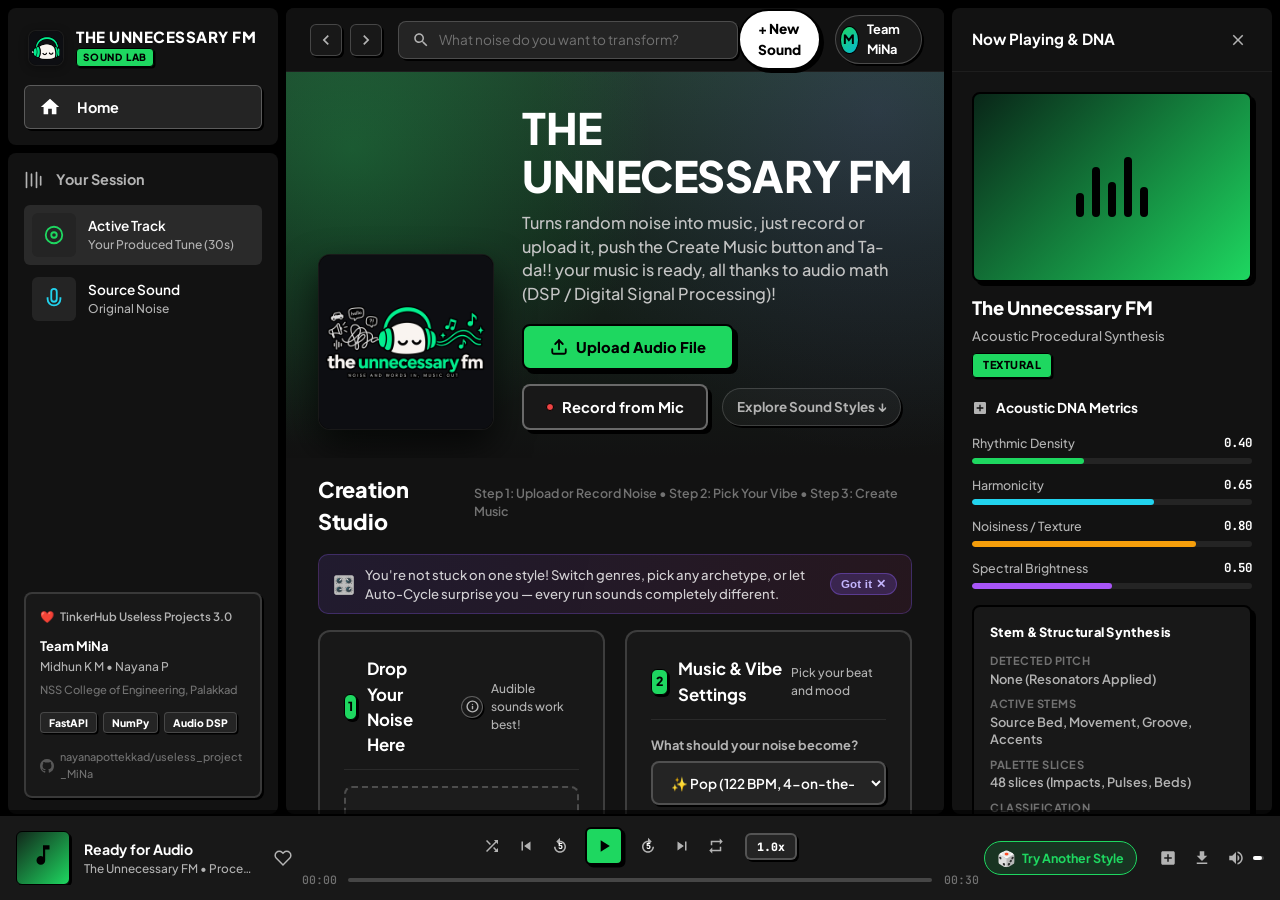
==== commit cae87734: "feat: restore classic vocal fusion pop mode, fix playback lag & synthesis error - artist_profiles: p" ====
--- a/frontend/index.html
+++ b/frontend/index.html
@@ -1,4 +1,4 @@
-<!DOCTYPE html>
+﻿<!DOCTYPE html>
 <html lang="en">
 
 <head>
@@ -198,6 +198,13 @@
             <span class="step-indicator">Step 1: Upload or Record Noise &bull; Step 2: Pick Your Vibe &bull; Step 3: Create Music</span>
           </div>
 
+          <!-- Onboarding Tip Banner: rotating hints to help new users explore -->
+          <div class="explore-tip-banner" id="exploreTipBanner" role="status" aria-live="polite">
+            <span class="explore-tip-icon">🎛️</span>
+            <span class="explore-tip-text" id="exploreTipText">You're not stuck on one style! Switch genres, pick any archetype, or let Auto-Cycle surprise you — every run sounds completely different.</span>
+            <button type="button" class="explore-tip-dismiss" id="exploreTipDismiss" aria-label="Dismiss tip">Got it ✕</button>
+          </div>
+
           <div class="studio-cards-row">
             <!-- Left Card: Sound Input -->
             <div class="studio-card input-panel">
@@ -317,20 +324,22 @@
                           </svg>
                         </button>
                         <div class="info-tooltip-popover energy-info-popover" role="tooltip">
-                          <div class="popover-title">Category Styles</div>
-                          <div class="popover-item">Filtered strictly to your selected category above (e.g. Pop shows only Pop styles).</div>
-                          <div class="popover-item">Change <strong>"What should your noise become?"</strong> to browse archetypes for other genres.</div>
+                          <div class="popover-title">Sound Style Archetypes</div>
+                          <div class="popover-item"><strong>🔀 Switch Archetypes Anytime:</strong> You're never locked in! Switch between distinct sound archetypes in this list (or select Auto-Cycle) to change synths, basslines, and grooves.</div>
+                          <div class="popover-item"><strong>🎲 Auto-Cycle:</strong> Automatically rolls a fresh, unplayed sound archetype on each run so you can discover them all.</div>
+                          <div class="popover-item"><strong>🎵 Switch Genres Above:</strong> Changing <em>"What should your noise become?"</em> unlocks even more archetypes across Rap, Hip Hop, Trap, Minimal, Ambient, etc.</div>
                         </div>
                       </div>
                     </div>
-                    <span class="hint" id="styleCountHint">(Pop Styles)</span>
+                    <span class="hint" id="styleCountHint">(Pop Styles &bull; Switch anytime)</span>
                   </div>
                   <div class="select-wrapper">
                     <select id="styleSelect" class="spotify-select">
                       <option value="" selected>🎲 Auto-Cycle (Surprise Me / Non-Repeating)</option>
                     </select>
                   </div>
-                  <span class="energy-helper-note" id="styleHelperNote">✨ Auto-cycles unplayed styles dynamically on each roll</span>
+                  <span class="energy-helper-note" id="styleHelperNote">✨ Auto-cycles unplayed styles dynamically on each roll &bull; or pick any archetype</span>
+                  <span class="style-explore-nudge" id="styleExploreNudge">🔀 Feel free to switch archetypes anytime — explore different sounds, tempos &amp; vibes!</span>
                 </div>
 
                 <div class="form-row">
@@ -420,6 +429,7 @@
                   </button>
                   <p class="generate-disclaimer">
                     <span>Transforms your noise into a full track</span>
+                    <span class="disclaimer-explore-hint" id="disclaimerExploreHint">🎲 Same noise, totally different result — change genre or style and hit Create again!</span>
                   </p>
                 </div>
               </div>
@@ -1181,4 +1191,5 @@
   <script src="app.js"></script>
 </body>
 
-</html>+</html>
+
--- a/frontend/style.css
+++ b/frontend/style.css
@@ -1,4945 +1,5052 @@
-/* ==========================================================================
-   THE UNNECESSARY FM — SPOTIFY-INSPIRED MODERN AUDIO STUDIO DESIGN SYSTEM
-   Dark Immersive Theme • 3-Part Architecture • Persistent Bottom Player
-   Vibrant Spotify Green Accents • Polished Micro-Interactions • Seamless UX
-   ========================================================================== */
-
-/* --------------------------------------------------------------------------
-   0. DESIGN TOKENS & COLOR PALETTE
-   -------------------------------------------------------------------------- */
-:root {
-  /* Spotify Signature Dark Surfaces */
-  --bg-black: #000000;
-  --bg-base: #121212;
-  --bg-surface: #181818;
-  --bg-elevated: #242424;
-  --bg-highlight: #2a2a2a;
-  --bg-card-hover: #333333;
-
-  /* Glassmorphism & Translucency */
-  --glass-topbar: rgba(18, 18, 18, 0.85);
-  --glass-card: rgba(255, 255, 255, 0.04);
-  --border-subtle: rgba(255, 255, 255, 0.08);
-  --border-hover: rgba(255, 255, 255, 0.18);
-  --border-focus: #1ed760;
-
-  /* Typography Colors */
-  --text-white: #ffffff;
-  --text-subdued: #b3b3b3;
-  --text-muted: #727272;
-  --text-inverse: #000000;
-
-  /* Spotify Primary Accent */
-  --spotify-green: #1ed760;
-  --spotify-green-hover: #1fdf64;
-  --spotify-green-pressed: #169c46;
-  --spotify-green-glow: transparent;
-
-  /* Secondary Accents */
-  --accent-cyan: #22d3ee;
-  --accent-amber: #f59e0b;
-  --accent-purple: #a855f7;
-  --accent-rose: #f43f5e;
-
-  /* Typography */
-  --font-sans: 'Plus Jakarta Sans', -apple-system, BlinkMacSystemFont, 'Segoe UI', Roboto, sans-serif;
-  --font-mono: 'JetBrains Mono', 'Fira Code', monospace;
-
-  /* Layout Dimensions */
-  --sidebar-width: 270px;
-  --right-panel-width: 320px;
-  --player-height: 86px;
-  --topbar-height: 64px;
-
-  /* Smooth Radii */
-  --radius-sm: 6px;
-  --radius-md: 8px;
-  --radius-lg: 12px;
-  --radius-xl: 16px;
-  --radius-2xl: 20px;
-  --radius-pill: 9999px;
-
-  /* Shadows */
-  --shadow-card: 0 8px 24px rgba(0, 0, 0, 0.5);
-  --shadow-floating: 0 16px 36px rgba(0, 0, 0, 0.75);
-  --shadow-glow: none;
-
-  /* Neo-Brutalist & Tactile Tokens */
-  --nb-border-dark: 2.5px solid #000000;
-  --nb-border-light: 2px solid rgba(255, 255, 255, 0.25);
-  --nb-border-green: 2.5px solid var(--spotify-green);
-  --nb-border-cyan: 2.5px solid var(--accent-cyan);
-  --nb-shadow-hard: 4px 4px 0px #000000;
-  --nb-shadow-hard-lg: 6px 6px 0px #000000;
-  --nb-shadow-hard-sm: 2px 2px 0px #000000;
-  --nb-shadow-green: 4px 4px 0px var(--spotify-green);
-  --nb-shadow-green-sm: 2px 2px 0px var(--spotify-green);
-  --nb-shadow-cyan: 4px 4px 0px var(--accent-cyan);
-  --nb-shadow-white: 4px 4px 0px #ffffff;
-
-  /* Transitions */
-  --transition-fast: 0.15s cubic-bezier(0.4, 0, 0.2, 1);
-  --transition-normal: 0.25s cubic-bezier(0.4, 0, 0.2, 1);
-  --transition-slow: 0.4s cubic-bezier(0.16, 1, 0.3, 1);
-  --transition-tactile: 0.12s cubic-bezier(0.2, 0.8, 0.4, 1);
-}
-
-/* --------------------------------------------------------------------------
-   1. BASE RESET & ACCESSIBILITY
-   -------------------------------------------------------------------------- */
-*, *::before, *::after {
-  box-sizing: border-box;
-  margin: 0;
-  padding: 0;
-}
-
-html {
-  font-size: 16px;
-  color-scheme: dark;
-  -webkit-font-smoothing: antialiased;
-  -moz-osx-font-smoothing: grayscale;
-  scroll-behavior: smooth;
-}
-
-body {
-  background-color: var(--bg-black);
-  color: var(--text-white);
-  font-family: var(--font-sans);
-  font-weight: 500;
-  line-height: 1.5;
-  overflow: hidden; /* App shell scrolls inside main */
-  height: 100vh;
-  width: 100vw;
-  user-select: none;
-}
-
-/* Custom Sleek Dark Scrollbars */
-::-webkit-scrollbar {
-  width: 10px;
-  height: 10px;
-}
-
-::-webkit-scrollbar-track {
-  background: transparent;
-}
-
-::-webkit-scrollbar-thumb {
-  background: rgba(255, 255, 255, 0.18);
-  border-radius: var(--radius-pill);
-}
-
-::-webkit-scrollbar-thumb:hover {
-  background: rgba(255, 255, 255, 0.35);
-}
-
-.hidden {
-  display: none !important;
-}
-
-/* --------------------------------------------------------------------------
-   2. MAIN 3-PART SPOTIFY DESKTOP SHELL
-   -------------------------------------------------------------------------- */
-.spotify-shell {
-  display: grid;
-  grid-template-columns: var(--sidebar-width) 1fr var(--right-panel-width);
-  height: calc(100vh - var(--player-height));
-  width: 100vw;
-  padding: 8px 8px 0 8px;
-  gap: 8px;
-  background-color: var(--bg-black);
-  transition: grid-template-columns var(--transition-normal);
-}
-
-.spotify-shell.right-panel-closed {
-  grid-template-columns: var(--sidebar-width) 1fr 0px;
-}
-
-.spotify-shell.right-panel-closed .spotify-right-panel {
-  display: none;
-}
-
-/* --------------------------------------------------------------------------
-   3. LEFT SIDEBAR (Navigation & Library)
-   -------------------------------------------------------------------------- */
-.spotify-sidebar {
-  display: flex;
-  flex-direction: column;
-  gap: 8px;
-  height: 100%;
-  overflow: hidden;
-}
-
-.sidebar-top {
-  background-color: var(--bg-base);
-  border-radius: var(--radius-md);
-  padding: 20px 16px 16px 16px;
-  display: flex;
-  flex-direction: column;
-  gap: 18px;
-}
-
-.brand-logo {
-  display: flex;
-  align-items: center;
-  gap: 12px;
-  text-decoration: none;
-  color: var(--text-white);
-  padding: 0 4px;
-}
-
-.logo-icon-wrap {
-  width: 36px;
-  height: 36px;
-  border-radius: var(--radius-md);
-  background: #0a0a0a;
-  display: flex;
-  align-items: center;
-  justify-content: center;
-  color: #000000;
-  box-shadow: 0 2px 8px rgba(0, 0, 0, 0.35);
-  flex-shrink: 0;
-  overflow: hidden;
-  border: 1px solid rgba(255, 255, 255, 0.08);
-}
-
-.brand-logo-img {
-  width: 100%;
-  height: 100%;
-  object-fit: cover;
-  border-radius: var(--radius-md);
-  display: block;
-}
-
-.logo-text {
-  display: flex;
-  flex-direction: column;
-}
-
-.logo-name {
-  font-size: 0.95rem;
-  font-weight: 800;
-  letter-spacing: 0.5px;
-  color: var(--text-white);
-  line-height: 1.2;
-}
-
-.logo-badge {
-  display: inline-block;
-  font-size: 0.62rem;
-  font-weight: 800;
-  color: #000000;
-  background-color: var(--spotify-green);
-  padding: 1px 6px;
-  border-radius: 4px;
-  border: 1px solid #000000;
-  box-shadow: 1.5px 1.5px 0px #000000;
-  letter-spacing: 0.8px;
-  margin-top: 2px;
-  width: fit-content;
-}
-
-.nav-menu {
-  display: flex;
-  flex-direction: column;
-  gap: 4px;
-}
-
-.nav-item {
-  display: flex;
-  align-items: center;
-  gap: 16px;
-  width: 100%;
-  padding: 10px 14px;
-  border-radius: var(--radius-sm);
-  background: transparent;
-  border: 1.5px solid transparent;
-  color: var(--text-subdued);
-  font-family: var(--font-sans);
-  font-size: 0.9rem;
-  font-weight: 700;
-  cursor: pointer;
-  transition: all var(--transition-tactile);
-  text-align: left;
-}
-
-.nav-item:hover {
-  color: var(--text-white);
-  border-color: rgba(255, 255, 255, 0.2);
-  transform: translate(-1px, -1px);
-}
-
-.nav-item.active {
-  color: #ffffff;
-  background-color: var(--bg-elevated);
-  border: 1.5px solid rgba(255, 255, 255, 0.25);
-  box-shadow: var(--nb-shadow-hard-sm);
-}
-
-.nav-icon {
-  width: 22px;
-  height: 22px;
-  flex-shrink: 0;
-}
-
-/* Sidebar Library / Sessions */
-.sidebar-library {
-  flex: 1;
-  background-color: var(--bg-base);
-  border-radius: var(--radius-md);
-  padding: 16px;
-  display: flex;
-  flex-direction: column;
-  gap: 14px;
-  overflow-y: auto;
-}
-
-.library-header {
-  display: flex;
-  align-items: center;
-  justify-content: space-between;
-  color: var(--text-subdued);
-}
-
-.library-title {
-  display: flex;
-  align-items: center;
-  gap: 12px;
-  font-weight: 700;
-  font-size: 0.9rem;
-  color: var(--text-subdued);
-}
-
-.badge-offline {
-  font-size: 0.65rem;
-  font-weight: 700;
-  background-color: rgba(255, 255, 255, 0.08);
-  color: var(--text-subdued);
-  padding: 2px 6px;
-  border-radius: var(--radius-pill);
-  letter-spacing: 0.5px;
-}
-
-.library-list {
-  display: flex;
-  flex-direction: column;
-  gap: 4px;
-}
-
-.library-item {
-  display: flex;
-  align-items: center;
-  gap: 12px;
-  padding: 8px;
-  border-radius: var(--radius-sm);
-  cursor: pointer;
-  transition: background-color var(--transition-fast);
-}
-
-.library-item:hover {
-  background-color: var(--bg-elevated);
-}
-
-.library-item.active {
-  background-color: var(--bg-highlight);
-}
-
-.lib-art {
-  width: 44px;
-  height: 44px;
-  border-radius: var(--radius-sm);
-  background-color: var(--bg-elevated);
-  display: flex;
-  align-items: center;
-  justify-content: center;
-  color: var(--spotify-green);
-  flex-shrink: 0;
-}
-
-.lib-art.icon-mic {
-  color: var(--accent-cyan);
-}
-
-.lib-art svg {
-  width: 22px;
-  height: 22px;
-}
-
-.lib-info {
-  display: flex;
-  flex-direction: column;
-  overflow: hidden;
-}
-
-.lib-title {
-  font-size: 0.85rem;
-  font-weight: 600;
-  color: var(--text-white);
-  white-space: nowrap;
-  text-overflow: ellipsis;
-  overflow: hidden;
-}
-
-.lib-desc {
-  font-size: 0.75rem;
-  color: var(--text-subdued);
-  white-space: nowrap;
-  text-overflow: ellipsis;
-  overflow: hidden;
-}
-
-/* Sidebar Project Credits */
-.sidebar-credits {
-  margin-top: auto;
-  padding: 14px;
-  border-radius: var(--radius-md);
-  background-color: var(--bg-surface);
-  border: 2px solid rgba(255, 255, 255, 0.14);
-  box-shadow: var(--nb-shadow-hard-sm);
-  display: flex;
-  flex-direction: column;
-  gap: 8px;
-}
-
-.credits-header {
-  display: flex;
-  align-items: center;
-  gap: 6px;
-  font-size: 0.72rem;
-  color: var(--text-subdued);
-  font-weight: 600;
-}
-
-.credits-team strong {
-  font-size: 0.82rem;
-  color: var(--text-white);
-}
-
-.credits-team p {
-  font-size: 0.75rem;
-  color: var(--text-subdued);
-  margin-top: 1px;
-}
-
-.credits-school {
-  font-size: 0.7rem;
-  color: var(--text-muted);
-}
-
-.credits-tags {
-  display: flex;
-  flex-wrap: wrap;
-  gap: 6px;
-  margin-top: 4px;
-}
-
-.pill-chip {
-  font-size: 0.65rem;
-  font-weight: 800;
-  background-color: var(--bg-elevated);
-  color: var(--text-white);
-  padding: 2px 8px;
-  border-radius: 4px;
-  border: 1px solid rgba(255, 255, 255, 0.16);
-  box-shadow: 1.5px 1.5px 0px #000;
-}
-
-/* --------------------------------------------------------------------------
-   4. MAIN VIEWPORT & STICKY TOPBAR
-   -------------------------------------------------------------------------- */
-.spotify-main {
-  background-color: var(--bg-base);
-  border-radius: var(--radius-md);
-  position: relative;
-  overflow: hidden;
-  display: flex;
-  flex-direction: column;
-  height: 100%;
-}
-
-.spotify-topbar {
-  position: sticky;
-  top: 0;
-  z-index: 50;
-  height: var(--topbar-height);
-  padding: 0 24px;
-  display: flex;
-  align-items: center;
-  justify-content: space-between;
-  background-color: var(--glass-topbar);
-  backdrop-filter: blur(24px);
-  -webkit-backdrop-filter: blur(24px);
-  border-bottom: 1px solid rgba(255, 255, 255, 0.05);
-  flex-shrink: 0;
-}
-
-.topbar-left {
-  display: flex;
-  align-items: center;
-  gap: 16px;
-}
-
-.history-controls {
-  display: flex;
-  gap: 8px;
-}
-
-.btn-circle-nav {
-  width: 32px;
-  height: 32px;
-  border-radius: var(--radius-sm);
-  background-color: var(--bg-surface);
-  border: 1.5px solid rgba(255, 255, 255, 0.2);
-  box-shadow: var(--nb-shadow-hard-sm);
-  color: var(--text-subdued);
-  display: flex;
-  align-items: center;
-  justify-content: center;
-  cursor: pointer;
-  transition: all var(--transition-tactile);
-}
-
-.btn-circle-nav:hover {
-  color: var(--text-white);
-  border-color: #ffffff;
-  transform: translate(-1px, -1px);
-  box-shadow: 3px 3px 0px #000000;
-}
-
-.btn-circle-nav:active {
-  transform: translate(1px, 1px);
-  box-shadow: 1px 1px 0px #000000;
-}
-
-.btn-circle-nav svg {
-  width: 20px;
-  height: 20px;
-}
-
-.search-box {
-  position: relative;
-  display: flex;
-  align-items: center;
-  width: 340px;
-}
-
-.search-icon {
-  position: absolute;
-  left: 14px;
-  width: 18px;
-  height: 18px;
-  color: var(--text-subdued);
-  pointer-events: none;
-}
-
-.search-box input {
-  width: 100%;
-  height: 38px;
-  border-radius: var(--radius-md);
-  background-color: var(--bg-elevated);
-  border: 1.5px solid rgba(255, 255, 255, 0.18);
-  box-shadow: var(--nb-shadow-hard-sm);
-  color: var(--text-white);
-  font-family: var(--font-sans);
-  font-size: 0.85rem;
-  padding: 0 16px 0 40px;
-  outline: none;
-  transition: border-color var(--transition-fast), background-color var(--transition-fast), box-shadow var(--transition-tactile);
-}
-
-.search-box input:hover {
-  background-color: var(--bg-highlight);
-  border-color: rgba(255, 255, 255, 0.3);
-}
-
-.search-box input:focus {
-  border-color: var(--spotify-green);
-  background-color: var(--bg-highlight);
-  box-shadow: 3px 3px 0px var(--spotify-green);
-}
-
-.search-box input::placeholder {
-  color: var(--text-muted);
-}
-
-.topbar-right {
-  display: flex;
-  align-items: center;
-  gap: 14px;
-}
-
-.engine-status-pill {
-  display: flex;
-  align-items: center;
-  gap: 8px;
-  background-color: rgba(30, 215, 96, 0.1);
-  border: 1px solid rgba(30, 215, 96, 0.25);
-  padding: 5px 12px;
-  border-radius: var(--radius-pill);
-}
-
-.status-dot {
-  width: 8px;
-  height: 8px;
-  border-radius: 50%;
-  background-color: var(--spotify-green);
-  box-shadow: none;
-  animation: pulse-dot 2s infinite ease-in-out;
-}
-
-@keyframes pulse-dot {
-  0%, 100% { opacity: 1; transform: scale(1); }
-  50% { opacity: 0.4; transform: scale(0.85); }
-}
-
-.status-text {
-  font-size: 0.75rem;
-  font-weight: 700;
-  color: var(--spotify-green);
-  letter-spacing: 0.3px;
-}
-
-.btn-pill-primary {
-  display: inline-flex;
-  align-items: center;
-  justify-content: center;
-  gap: 6px;
-  background-color: var(--text-white);
-  color: var(--bg-black);
-  padding: 8px 18px;
-  border-radius: var(--radius-pill);
-  font-size: 0.85rem;
-  font-weight: 800;
-  text-decoration: none;
-  cursor: pointer;
-  border: 2px solid #000000;
-  box-shadow: 3px 3px 0px #000000;
-  transition: all var(--transition-tactile);
-}
-
-.btn-pill-primary:hover {
-  transform: translate(-1px, -1px);
-  background-color: #ffffff;
-  box-shadow: 4px 4px 0px #000000;
-}
-
-.btn-pill-primary:active {
-  transform: translate(2px, 2px);
-  box-shadow: 1px 1px 0px #000000;
-}
-
-.user-profile-badge {
-  display: flex;
-  align-items: center;
-  gap: 8px;
-  background-color: var(--bg-surface);
-  padding: 4px 12px 4px 4px;
-  border-radius: var(--radius-pill);
-  border: 1.5px solid rgba(255, 255, 255, 0.22);
-  box-shadow: var(--nb-shadow-hard-sm);
-  cursor: pointer;
-  transition: all var(--transition-tactile);
-}
-
-.user-profile-badge:hover {
-  border-color: rgba(255, 255, 255, 0.4);
-  transform: translate(-1px, -1px);
-  box-shadow: var(--nb-shadow-hard);
-}
-
-.avatar-circle {
-  width: 28px;
-  height: 28px;
-  border-radius: 50%;
-  background: linear-gradient(135deg, #1ed760, #06b6d4);
-  color: #000;
-  border: 1.5px solid #000000;
-  display: flex;
-  align-items: center;
-  justify-content: center;
-  font-weight: 900;
-  font-size: 0.8rem;
-}
-
-.user-name {
-  font-size: 0.8rem;
-  font-weight: 700;
-  color: var(--text-white);
-}
-
-/* Scroll Container */
-.main-content-scroll {
-  flex: 1;
-  overflow-y: auto;
-  padding-bottom: 40px;
-}
-
-/* --------------------------------------------------------------------------
-   5. SPOTIFY HERO BANNER
-   -------------------------------------------------------------------------- */
-.spotify-hero {
-  position: relative;
-  padding: 32px 32px 28px 32px;
-  background: linear-gradient(180deg, #1e3a29 0%, #15241b 45%, var(--bg-base) 100%);
-  overflow: hidden;
-}
-
-.hero-backdrop {
-  position: absolute;
-  top: 0;
-  left: 0;
-  right: 0;
-  bottom: 0;
-  background: radial-gradient(circle at 10% 20%, rgba(30, 215, 96, 0.25), transparent 45%),
-              radial-gradient(circle at 90% 10%, rgba(139, 92, 246, 0.15), transparent 50%);
-  pointer-events: none;
-}
-
-.hero-content {
-  position: relative;
-  display: flex;
-  align-items: flex-end;
-  gap: 28px;
-  z-index: 2;
-}
-
-.hero-artwork {
-  flex-shrink: 0;
-}
-
-/* Clean Spotify-style Hero Cover Art */
-.clean-hero-cover {
-  width: 176px;
-  height: 176px;
-  border-radius: var(--radius-lg);
-  background: #050505;
-  padding: 0;
-  display: flex;
-  align-items: center;
-  justify-content: center;
-  box-shadow: 0 16px 36px rgba(0, 0, 0, 0.7);
-  flex-shrink: 0;
-  overflow: hidden;
-  border: 1px solid rgba(255, 255, 255, 0.08);
-}
-
-.hero-cover-img {
-  width: 100%;
-  height: 100%;
-  object-fit: cover;
-  border-radius: var(--radius-lg);
-  display: block;
-}
-
-.cover-inner {
-  width: 100%;
-  height: 100%;
-  border-radius: var(--radius-sm);
-  background: rgba(0, 0, 0, 0.45);
-  border: 1px solid rgba(255, 255, 255, 0.1);
-  display: flex;
-  flex-direction: column;
-  align-items: center;
-  justify-content: center;
-  gap: 12px;
-  text-align: center;
-  padding: 12px;
-}
-
-.hero-cover-icon {
-  width: 44px;
-  height: 44px;
-  color: var(--spotify-green);
-}
-
-.cover-brand {
-  font-family: var(--font-mono);
-  font-size: 0.68rem;
-  font-weight: 800;
-  letter-spacing: 1px;
-  color: var(--text-white);
-  line-height: 1.2;
-}
-
-.hero-details {
-  display: flex;
-  flex-direction: column;
-  gap: 12px;
-  max-width: 820px;
-}
-
-.hero-badge-row {
-  display: flex;
-  align-items: center;
-  gap: 8px;
-  font-size: 0.75rem;
-  font-weight: 700;
-  letter-spacing: 1px;
-}
-
-.hero-type {
-  color: var(--spotify-green);
-}
-
-.hero-separator {
-  color: var(--text-muted);
-}
-
-.hero-tag {
-  color: var(--text-subdued);
-}
-
-.hero-title {
-  font-size: 2.7rem;
-  font-weight: 900;
-  letter-spacing: -0.5px;
-  line-height: 1.1;
-  color: var(--text-white);
-}
-
-.hero-tagline {
-  font-size: 1.02rem;
-  font-weight: 500;
-  color: #c4c4c4;
-  line-height: 1.45;
-}
-
-.hero-actions-row {
-  display: flex;
-  align-items: center;
-  gap: 14px;
-  margin-top: 6px;
-  flex-wrap: wrap;
-}
-
-.btn-hero-primary {
-  display: inline-flex;
-  align-items: center;
-  gap: 8px;
-  padding: 12px 26px;
-  border-radius: var(--radius-md);
-  background-color: var(--spotify-green);
-  color: #000000;
-  border: var(--nb-border-dark);
-  box-shadow: var(--nb-shadow-hard);
-  font-family: var(--font-sans);
-  font-size: 0.92rem;
-  font-weight: 800;
-  cursor: pointer;
-  transition: transform var(--transition-tactile), background-color var(--transition-fast), box-shadow var(--transition-tactile);
-}
-
-.btn-hero-primary:hover {
-  background-color: var(--spotify-green-hover);
-  transform: translate(-2px, -2px);
-  box-shadow: var(--nb-shadow-hard-lg);
-}
-
-.btn-hero-primary:active {
-  transform: translate(2px, 2px);
-  box-shadow: var(--nb-shadow-hard-sm);
-}
-
-.btn-hero-primary svg {
-  width: 18px;
-  height: 18px;
-}
-
-.btn-hero-secondary {
-  display: inline-flex;
-  align-items: center;
-  gap: 8px;
-  padding: 12px 22px;
-  border-radius: var(--radius-md);
-  background-color: var(--bg-surface);
-  color: var(--text-white);
-  border: 2px solid rgba(255, 255, 255, 0.35);
-  box-shadow: var(--nb-shadow-hard);
-  font-family: var(--font-sans);
-  font-size: 0.92rem;
-  font-weight: 700;
-  cursor: pointer;
-  transition: border-color var(--transition-fast), background-color var(--transition-fast), transform var(--transition-tactile), box-shadow var(--transition-tactile);
-}
-
-.btn-hero-secondary:hover {
-  border-color: #ffffff;
-  background-color: var(--bg-elevated);
-  transform: translate(-2px, -2px);
-  box-shadow: var(--nb-shadow-hard-lg);
-}
-
-.btn-hero-secondary:active {
-  transform: translate(2px, 2px);
-  box-shadow: var(--nb-shadow-hard-sm);
-}
-
-.record-dot-static {
-  width: 8px;
-  height: 8px;
-  border-radius: 50%;
-  background-color: #ef4444;
-  border: 1px solid #000;
-}
-
-.btn-hero-tertiary {
-  display: inline-flex;
-  align-items: center;
-  gap: 6px;
-  color: var(--text-subdued);
-  text-decoration: none;
-  font-size: 0.84rem;
-  font-weight: 700;
-  padding: 8px 14px;
-  border-radius: var(--radius-pill);
-  border: 1.5px solid rgba(255, 255, 255, 0.16);
-  background: rgba(255, 255, 255, 0.03);
-  box-shadow: var(--nb-shadow-hard-sm);
-  transition: all var(--transition-tactile);
-}
-
-.btn-hero-tertiary:hover {
-  color: var(--text-white);
-  border-color: rgba(255, 255, 255, 0.35);
-  background: rgba(255, 255, 255, 0.08);
-  transform: translate(-1px, -1px);
-  box-shadow: var(--nb-shadow-hard);
-}
-
-.btn-hero-tertiary:active {
-  transform: translate(1px, 1px);
-  box-shadow: 1px 1px 0px #000;
-}
-
-.hero-quote {
-  font-size: 0.85rem;
-  font-style: italic;
-  color: var(--text-subdued);
-  border-left: 2px solid var(--spotify-green);
-  padding-left: 12px;
-  margin: 2px 0 4px 0;
-}
-
-.hero-meta-row {
-  display: flex;
-  flex-wrap: wrap;
-  align-items: center;
-  gap: 8px;
-  font-size: 0.82rem;
-  color: var(--text-subdued);
-  margin-top: 4px;
-}
-
-.meta-highlight {
-  font-weight: 700;
-  color: var(--text-white);
-}
-
-.meta-dot {
-  color: var(--text-muted);
-}
-
-.accent-text {
-  color: var(--spotify-green);
-  font-weight: 700;
-}
-
-/* --------------------------------------------------------------------------
-   6. QUICK PRESET & NOISE DISCOVERY SHELVES
-   -------------------------------------------------------------------------- */
-.shelf-section {
-  padding: 24px 32px 12px 32px;
-}
-
-.shelf-header {
-  display: flex;
-  align-items: flex-end;
-  justify-content: space-between;
-  margin-bottom: 16px;
-}
-
-.shelf-heading {
-  font-size: 1.35rem;
-  font-weight: 800;
-  color: var(--text-white);
-  letter-spacing: -0.3px;
-}
-
-.shelf-subheading {
-  font-size: 0.82rem;
-  color: var(--text-subdued);
-  margin-top: 2px;
-}
-
-.shelf-grid {
-  display: grid;
-  grid-template-columns: repeat(auto-fit, minmax(280px, 1fr));
-  gap: 16px;
-  width: 100%;
-}
-
-.preset-card {
-  position: relative;
-  background-color: var(--bg-surface);
-  border: 2px solid rgba(255, 255, 255, 0.16);
-  border-radius: var(--radius-lg);
-  padding: 20px 22px;
-  cursor: pointer;
-  box-shadow: var(--nb-shadow-hard);
-  transition: all var(--transition-tactile);
-  display: flex;
-  flex-direction: column;
-  gap: 14px;
-  min-height: 180px;
-}
-
-.preset-card:hover {
-  background-color: var(--bg-highlight);
-  border-color: var(--spotify-green);
-  transform: translate(-2px, -2px);
-  box-shadow: var(--nb-shadow-green);
-}
-
-.preset-card:active {
-  transform: translate(2px, 2px);
-  box-shadow: var(--nb-shadow-hard-sm);
-}
-
-.card-top-row {
-  display: flex;
-  align-items: center;
-  justify-content: space-between;
-  width: 100%;
-  gap: 12px;
-}
-
-.preset-icon {
-  width: 44px;
-  height: 44px;
-  border-radius: var(--radius-md);
-  display: flex;
-  align-items: center;
-  justify-content: center;
-  font-size: 1.3rem;
-  border: 2px solid #000000;
-  box-shadow: 2px 2px 0px #000000;
-  flex-shrink: 0;
-}
-
-.card-badge {
-  font-size: 0.68rem;
-  font-weight: 800;
-  letter-spacing: 0.8px;
-  padding: 4px 10px;
-  border-radius: var(--radius-pill);
-  background: rgba(255, 255, 255, 0.08);
-  color: var(--text-subdued);
-  border: 1.5px solid rgba(255, 255, 255, 0.22);
-  box-shadow: 1px 1px 0px #000000;
-  white-space: nowrap;
-  flex-shrink: 0;
-  text-transform: uppercase;
-}
-
-.preset-info {
-  display: flex;
-  flex-direction: column;
-  gap: 4px;
-}
-
-.preset-info h3 {
-  font-size: 1.08rem;
-  font-weight: 800;
-  color: var(--text-white);
-  letter-spacing: -0.2px;
-}
-
-.preset-info p {
-  font-size: 0.82rem;
-  color: var(--text-subdued);
-  line-height: 1.45;
-  margin-top: 2px;
-}
-
-.hero-subnote {
-  display: block;
-  font-size: 0.85rem;
-  color: #f59e0b;
-  margin-top: 6px;
-  line-height: 1.4;
-  font-weight: 600;
-}
-
-/* Sound Guide Hover Tooltip / Popover */
-.info-tooltip-wrapper {
-  position: relative;
-  display: inline-flex;
-  align-items: center;
-  justify-content: center;
-  margin-left: 8px;
-  margin-right: 8px;
-  vertical-align: middle;
-  flex-shrink: 0;
-}
-
-.btn-info-icon {
-  width: 22px;
-  height: 22px;
-  border-radius: 50%;
-  background: var(--bg-surface);
-  border: 1.5px solid rgba(255, 255, 255, 0.3);
-  box-shadow: 1.5px 1.5px 0px #000000;
-  color: var(--text-subdued);
-  display: inline-flex;
-  align-items: center;
-  justify-content: center;
-  cursor: pointer;
-  padding: 0;
-  transition: all var(--transition-tactile);
-  outline: none;
-  flex-shrink: 0;
-}
-
-.btn-info-icon svg {
-  display: block;
-}
-
-.info-tooltip-wrapper:hover .btn-info-icon,
-.info-tooltip-wrapper:focus-within .btn-info-icon,
-.info-tooltip-wrapper.active .btn-info-icon,
-.btn-info-icon:hover {
-  background: var(--spotify-green);
-  border-color: #000000;
-  color: #000000;
-  transform: translate(-1px, -1px);
-  box-shadow: 2px 2px 0px #000000;
-}
-
-.info-tooltip-popover {
-  position: absolute;
-  top: calc(100% + 8px);
-  left: 50%;
-  transform: translateX(-50%) translateY(-4px);
-  width: 250px;
-  max-width: min(260px, calc(100vw - 32px));
-  background: #18181b;
-  border: 2px solid #000000;
-  border-radius: var(--radius-md);
-  padding: 12px 14px;
-  box-shadow: var(--nb-shadow-hard-lg);
-  z-index: 500;
-  display: flex;
-  flex-direction: column;
-  gap: 6px;
-  opacity: 0;
-  visibility: hidden;
-  pointer-events: none;
-  transition: opacity 0.18s ease, transform 0.18s ease, visibility 0.18s;
-}
-
-/* Arrow indicator pointing to info icon */
-.info-tooltip-popover::before {
-  content: '';
-  position: absolute;
-  top: -6px;
-  left: 50%;
-  transform: translateX(-50%) rotate(45deg);
-  width: 10px;
-  height: 10px;
-  background: #18181b;
-  border-left: 2px solid #000000;
-  border-top: 2px solid #000000;
-}
-
-.info-tooltip-wrapper:hover .info-tooltip-popover,
-.info-tooltip-wrapper:focus-within .info-tooltip-popover,
-.info-tooltip-wrapper.active .info-tooltip-popover {
-  opacity: 1;
-  visibility: visible;
-  pointer-events: auto;
-  transform: translateX(-50%) translateY(0);
-}
-
-.popover-title {
-  font-size: 0.72rem;
-  font-weight: 800;
-  letter-spacing: 0.7px;
-  color: var(--spotify-green);
-  text-transform: uppercase;
-}
-
-.info-tooltip-popover p {
-  font-size: 0.76rem;
-  color: #d1d1d6;
-  line-height: 1.4;
-  margin: 0;
-}
-
-.popover-tip {
-  font-size: 0.72rem;
-  color: #a1a1aa;
-  margin-top: 4px;
-  border-top: 1px solid rgba(255, 255, 255, 0.08);
-  padding-top: 6px;
-  line-height: 1.35;
-}
-
-.popover-item {
-  font-size: 0.74rem;
-  color: #d4d4d8;
-  line-height: 1.35;
-}
-
-.popover-item strong {
-  color: var(--text-white);
-}
-
-/* Dynamic Energy Info Popover */
-.energy-info-popover {
-  width: 250px;
-  max-width: min(260px, calc(100vw - 32px));
-  left: 50%;
-  right: auto;
-  transform: translateX(-50%) translateY(-4px);
-}
-
-.info-tooltip-wrapper:hover .energy-info-popover,
-.info-tooltip-wrapper:focus-within .energy-info-popover,
-.info-tooltip-wrapper.active .energy-info-popover {
-  transform: translateX(-50%) translateY(0);
-}
-
-.energy-info-popover::before {
-  left: 50%;
-  right: auto;
-  transform: translateX(-50%) rotate(45deg);
-}
-
-.energy-mode-list {
-  display: flex;
-  flex-direction: column;
-  gap: 8px;
-}
-
-.energy-mode-card {
-  padding: 8px 10px;
-  border-radius: var(--radius-sm);
-  background: rgba(255, 255, 255, 0.03);
-  border: 1px solid rgba(255, 255, 255, 0.07);
-  transition: all 0.2s ease;
-}
-
-.energy-mode-card:hover {
-  background: rgba(255, 255, 255, 0.06);
-  border-color: rgba(255, 255, 255, 0.14);
-}
-
-.energy-mode-card.is-default {
-  border-color: rgba(30, 215, 96, 0.35);
-  background: rgba(30, 215, 96, 0.07);
-}
-
-.energy-mode-head {
-  display: flex;
-  align-items: center;
-  justify-content: space-between;
-  margin-bottom: 4px;
-}
-
-.energy-mode-name {
-  font-size: 0.78rem;
-  font-weight: 700;
-  color: var(--text-white);
-}
-
-.mode-badge-default {
-  font-size: 0.60rem;
-  font-weight: 800;
-  text-transform: uppercase;
-  letter-spacing: 0.5px;
-  color: #000000;
-  background: var(--spotify-green);
-  padding: 1px 6px;
-  border-radius: var(--radius-pill);
-  line-height: 1.3;
-}
-
-.energy-mode-card p {
-  font-size: 0.73rem;
-  color: var(--text-subdued);
-  line-height: 1.38;
-  margin: 0;
-}
-
-.energy-helper-note {
-  display: block;
-  font-size: 0.71rem;
-  color: var(--text-muted);
-  line-height: 1.35;
-  margin-top: 5px;
-  padding-left: 2px;
-  transition: color 0.2s ease;
-}
-
-.mic-guidance-hint {
-  font-size: 0.73rem;
-  color: var(--text-muted);
-  line-height: 1.35;
-  text-align: center;
-  display: block;
-  margin-top: 4px;
-}
-
-.btn-card-play {
-  position: absolute;
-  right: 14px;
-  bottom: 14px;
-  width: 42px;
-  height: 42px;
-  border-radius: 50%;
-  background-color: var(--spotify-green);
-  color: #000000;
-  border: 2px solid #000000;
-  display: flex;
-  align-items: center;
-  justify-content: center;
-  cursor: pointer;
-  opacity: 0;
-  transform: translateY(8px);
-  transition: opacity var(--transition-tactile), transform var(--transition-tactile), background-color var(--transition-fast), box-shadow var(--transition-fast);
-  box-shadow: 3px 3px 0px #000000;
-}
-
-.preset-card:hover .btn-card-play {
-  opacity: 1;
-  transform: translateY(0);
-}
-
-.btn-card-play:hover {
-  background-color: var(--spotify-green-hover);
-  transform: scale(1.08) translate(-1px, -1px) !important;
-  box-shadow: 4px 4px 0px #000000;
-}
-
-.btn-card-play:active {
-  transform: scale(0.96) translate(2px, 2px) !important;
-  box-shadow: 1px 1px 0px #000000;
-}
-
-.btn-card-play svg {
-  width: 20px;
-  height: 20px;
-}
-
-/* --------------------------------------------------------------------------
-   7. STUDIO WORKSPACE: SOUND INPUT & DIRECTIVES
-   -------------------------------------------------------------------------- */
-.studio-section {
-  padding: 16px 32px 24px 32px;
-}
-
-.section-title-row {
-  display: flex;
-  align-items: baseline;
-  justify-content: space-between;
-  margin-bottom: 16px;
-}
-
-.section-title-row h2 {
-  font-size: 1.35rem;
-  font-weight: 800;
-  color: var(--text-white);
-  letter-spacing: -0.3px;
-}
-
-.step-indicator {
-  font-size: 0.78rem;
-  font-weight: 600;
-  color: var(--text-muted);
-}
-
-.studio-cards-row {
-  display: grid;
-  grid-template-columns: minmax(0, 1fr) minmax(0, 1fr);
-  gap: 20px;
-  align-items: stretch;
-  width: 100%;
-}
-
-.studio-card {
-  background-color: var(--bg-surface);
-  border-radius: var(--radius-lg);
-  padding: 24px;
-  border: 2px solid rgba(255, 255, 255, 0.16);
-  box-shadow: var(--nb-shadow-card);
-  display: flex;
-  flex-direction: column;
-  height: 100%;
-  box-sizing: border-box;
-  min-width: 0;
-  overflow: visible;
-  transition: border-color var(--transition-fast), box-shadow var(--transition-fast);
-}
-
-.studio-card:hover {
-  border-color: rgba(255, 255, 255, 0.32);
-}
-
-.studio-card.input-panel {
-  display: flex;
-  flex-direction: column;
-  gap: 16px;
-}
-
-.studio-card.input-panel .drop-zone {
-  flex: 1;
-  min-height: 160px;
-  display: flex;
-  flex-direction: column;
-  justify-content: center;
-  align-items: center;
-}
-
-.studio-card.input-panel .mic-section {
-  margin-top: auto;
-}
-
-.studio-card.directives-panel {
-  display: flex;
-  flex-direction: column;
-  gap: 16px;
-}
-
-.card-title-bar {
-  display: flex;
-  align-items: center;
-  justify-content: space-between;
-  padding-bottom: 12px;
-  border-bottom: 1px solid var(--border-subtle);
-  min-height: 38px;
-}
-
-.title-with-num {
-  display: flex;
-  align-items: center;
-  gap: 10px;
-}
-
-.badge-num {
-  width: 26px;
-  height: 26px;
-  border-radius: var(--radius-sm);
-  background-color: var(--spotify-green);
-  color: #000;
-  font-weight: 900;
-  font-size: 0.78rem;
-  display: flex;
-  align-items: center;
-  justify-content: center;
-  border: 1.5px solid #000000;
-  box-shadow: 2px 2px 0px #000000;
-}
-
-.title-with-num h3 {
-  font-size: 1.05rem;
-  font-weight: 700;
-  color: var(--text-white);
-}
-
-.card-hint {
-  font-size: 0.75rem;
-  color: var(--text-subdued);
-}
-
-/* Drag & Drop Zone */
-.drop-zone {
-  border: 2.5px dashed rgba(255, 255, 255, 0.22);
-  border-radius: var(--radius-md);
-  padding: 24px 16px;
-  text-align: center;
-  cursor: pointer;
-  background-color: rgba(255, 255, 255, 0.02);
-  transition: border-color var(--transition-fast), background-color var(--transition-fast), box-shadow var(--transition-tactile);
-  position: relative;
-}
-
-.drop-zone:hover, .drop-zone.dragover {
-  border-color: var(--spotify-green);
-  border-style: solid;
-  background-color: rgba(30, 215, 96, 0.06);
-  box-shadow: 4px 4px 0px var(--spotify-green);
-}
-
-.file-input-hidden {
-  display: none;
-}
-
-.upload-icon-circle {
-  width: 48px;
-  height: 48px;
-  border-radius: var(--radius-md);
-  background-color: var(--bg-elevated);
-  border: 2px solid rgba(255, 255, 255, 0.2);
-  box-shadow: 3px 3px 0px #000000;
-  margin: 0 auto 10px auto;
-  display: flex;
-  align-items: center;
-  justify-content: center;
-  color: var(--spotify-green);
-  transition: transform var(--transition-tactile), box-shadow var(--transition-tactile), border-color var(--transition-fast);
-}
-
-.drop-zone:hover .upload-icon-circle {
-  transform: translate(-1px, -1px);
-  box-shadow: 4px 4px 0px #000000;
-  border-color: var(--spotify-green);
-}
-
-.upload-icon-circle svg {
-  width: 22px;
-  height: 22px;
-}
-
-.drop-prompt {
-  font-size: 0.88rem;
-  color: var(--text-white);
-  margin-bottom: 4px;
-}
-
-.drop-prompt .highlight {
-  color: var(--spotify-green);
-  font-weight: 700;
-  text-decoration: underline;
-}
-
-.file-hint {
-  font-size: 0.72rem;
-  color: var(--text-muted);
-}
-
-/* Selected File Pill */
-.selected-file-pill {
-  display: flex;
-  align-items: center;
-  justify-content: space-between;
-  padding: 10px 14px;
-  background-color: var(--bg-elevated);
-  border-radius: var(--radius-md);
-  border: 2px solid var(--spotify-green);
-  box-shadow: 3px 3px 0px var(--spotify-green);
-  width: 100%;
-  max-width: 100%;
-  box-sizing: border-box;
-  min-width: 0;
-  gap: 12px;
-}
-
-.file-pill-left {
-  display: flex;
-  align-items: center;
-  gap: 12px;
-  overflow: hidden;
-  min-width: 0;
-  flex: 1;
-}
-
-.pill-music-icon {
-  width: 32px;
-  height: 32px;
-  border-radius: var(--radius-sm);
-  background-color: rgba(30, 215, 96, 0.15);
-  color: var(--spotify-green);
-  display: flex;
-  align-items: center;
-  justify-content: center;
-  flex-shrink: 0;
-}
-
-.pill-music-icon svg {
-  width: 18px;
-  height: 18px;
-}
-
-.file-details {
-  display: flex;
-  flex-direction: column;
-  overflow: hidden;
-  min-width: 0;
-  flex: 1;
-  gap: 2px;
-}
-
-.selected-name {
-  font-size: 0.85rem;
-  font-weight: 700;
-  color: var(--text-white);
-  white-space: nowrap;
-  text-overflow: ellipsis;
-  overflow: hidden;
-  display: block;
-  width: 100%;
-  max-width: 100%;
-}
-
-.selected-size {
-  font-size: 0.72rem;
-  color: var(--text-subdued);
-  font-family: var(--font-mono);
-}
-
-.btn-remove {
-  background: transparent;
-  border: none;
-  color: var(--text-subdued);
-  cursor: pointer;
-  padding: 4px;
-  display: flex;
-  align-items: center;
-  justify-content: center;
-  transition: color var(--transition-fast);
-}
-
-.btn-remove:hover {
-  color: #ff4d4d;
-}
-
-.btn-remove svg {
-  width: 18px;
-  height: 18px;
-}
-
-/* Microphone Capture */
-.mic-section {
-  display: flex;
-  flex-direction: column;
-  gap: 10px;
-}
-
-.mic-divider {
-  display: flex;
-  align-items: center;
-  text-align: center;
-  color: var(--text-muted);
-  font-size: 0.7rem;
-  font-weight: 700;
-  letter-spacing: 0.5px;
-}
-
-.mic-divider::before, .mic-divider::after {
-  content: '';
-  flex: 1;
-  border-bottom: 1px solid var(--border-subtle);
-}
-
-.mic-divider span {
-  padding: 0 10px;
-}
-
-.mic-controls {
-  display: flex;
-  align-items: center;
-  gap: 12px;
-}
-
-.btn-pill-mic {
-  display: inline-flex;
-  align-items: center;
-  gap: 8px;
-  padding: 10px 18px;
-  border-radius: var(--radius-md);
-  background-color: var(--bg-elevated);
-  border: 2px solid rgba(255, 255, 255, 0.25);
-  box-shadow: var(--nb-shadow-hard);
-  color: var(--text-white);
-  font-family: var(--font-sans);
-  font-size: 0.85rem;
-  font-weight: 700;
-  cursor: pointer;
-  transition: border-color var(--transition-fast), background-color var(--transition-fast), transform var(--transition-tactile), box-shadow var(--transition-tactile);
-}
-
-.btn-pill-mic:hover {
-  background-color: var(--bg-highlight);
-  border-color: #ffffff;
-  transform: translate(-1px, -1px);
-  box-shadow: var(--nb-shadow-hard-lg);
-}
-
-.btn-pill-mic:active {
-  transform: translate(2px, 2px);
-  box-shadow: var(--nb-shadow-hard-sm);
-}
-
-.btn-pill-mic.recording {
-  background-color: rgba(244, 63, 94, 0.25);
-  border-color: var(--accent-rose);
-  color: var(--accent-rose);
-  box-shadow: 3px 3px 0px var(--accent-rose);
-}
-
-.record-dot {
-  width: 10px;
-  height: 10px;
-  border-radius: 50%;
-  background-color: var(--accent-rose);
-}
-
-.btn-pill-mic.recording .record-dot {
-  animation: pulse-dot 1s infinite;
-}
-
-.rec-timer {
-  display: flex;
-  align-items: center;
-  gap: 6px;
-  font-family: var(--font-mono);
-  font-size: 0.85rem;
-  color: var(--accent-rose);
-  font-weight: 600;
-}
-
-.rec-pulse {
-  width: 6px;
-  height: 6px;
-  border-radius: 50%;
-  background-color: var(--accent-rose);
-}
-
-.rec-max {
-  font-size: 0.7rem;
-  color: var(--text-muted);
-}
-
-.live-mic-canvas {
-  width: 100%;
-  height: 40px;
-  border-radius: var(--radius-sm);
-  background-color: rgba(0, 0, 0, 0.4);
-}
-
-/* Directives Form Elements */
-.directives-body {
-  display: flex;
-  flex-direction: column;
-  flex: 1;
-  justify-content: space-between;
-  gap: 14px;
-}
-
-.form-group {
-  display: flex;
-  flex-direction: column;
-  gap: 6px;
-}
-
-.form-row {
-  display: flex;
-  gap: 12px;
-}
-
-.flex-1 {
-  flex: 1;
-}
-
-.form-group label {
-  font-size: 0.8rem;
-  font-weight: 700;
-  color: var(--text-subdued);
-}
-
-.label-with-action {
-  display: flex;
-  align-items: center;
-  justify-content: space-between;
-}
-
-.label-info-group {
-  display: inline-flex;
-  align-items: center;
-  gap: 6px;
-}
-
-.label-info-group .info-tooltip-wrapper {
-  margin: 0;
-}
-
-.label-with-action .hint {
-  font-weight: 400;
-  color: var(--text-muted);
-  font-size: 0.75rem;
-}
-
-.btn-text-action {
-  background: transparent;
-  border: none;
-  color: var(--spotify-green);
-  font-family: var(--font-sans);
-  font-size: 0.75rem;
-  font-weight: 700;
-  cursor: pointer;
-  display: flex;
-  align-items: center;
-  gap: 4px;
-}
-
-.btn-text-action:hover {
-  text-decoration: underline;
-}
-
-.select-wrapper {
-  position: relative;
-}
-
-.spotify-select, .spotify-input {
-  width: 100%;
-  height: 44px;
-  border-radius: var(--radius-md);
-  background-color: var(--bg-elevated);
-  border: 2px solid rgba(255, 255, 255, 0.2);
-  box-shadow: var(--nb-shadow-hard-sm);
-  color: var(--text-white);
-  font-family: var(--font-sans);
-  font-size: 0.85rem;
-  font-weight: 600;
-  padding: 0 14px;
-  outline: none;
-  transition: border-color var(--transition-fast), background-color var(--transition-fast), box-shadow var(--transition-tactile);
-}
-
-.spotify-select {
-  cursor: pointer;
-}
-
-.spotify-select:hover, .spotify-input:hover {
-  background-color: var(--bg-highlight);
-  border-color: rgba(255, 255, 255, 0.35);
-}
-
-.spotify-select:focus, .spotify-input:focus {
-  border-color: var(--spotify-green);
-  background-color: var(--bg-highlight);
-  box-shadow: 3px 3px 0px var(--spotify-green);
-}
-
-.spotify-input::placeholder {
-  color: var(--text-muted);
-}
-
-/* Big Spotify Generate Button */
-.generate-cta-wrap {
-  display: flex;
-  flex-direction: column;
-  gap: 9px;
-  margin-top: 4px;
-}
-
-.btn-spotify-generate {
-  position: relative;
-  width: 100%;
-  min-height: 52px;
-  padding: 14px 28px;
-  border-radius: var(--radius-md);
-  background-color: var(--spotify-green);
-  color: #000000;
-  border: var(--nb-border-dark);
-  outline: none;
-  font-family: var(--font-sans);
-  font-size: 0.95rem;
-  font-weight: 900;
-  letter-spacing: 0.8px;
-  text-transform: uppercase;
-  display: flex;
-  align-items: center;
-  justify-content: center;
-  gap: 11px;
-  cursor: pointer;
-  box-shadow: var(--nb-shadow-hard);
-  transition: transform var(--transition-tactile),
-              background-color 0.18s ease,
-              box-shadow var(--transition-tactile),
-              border-color 0.18s ease,
-              color 0.18s ease;
-  user-select: none;
-  overflow: hidden;
-}
-
-/* Diagonal specular sheen sweep on hover when active */
-.btn-spotify-generate::after {
-  content: '';
-  position: absolute;
-  top: 0;
-  left: -120%;
-  width: 75%;
-  height: 100%;
-  background: linear-gradient(90deg, transparent, rgba(255, 255, 255, 0.25), transparent);
-  transform: skewX(-25deg);
-  pointer-events: none;
-}
-
-.btn-spotify-generate:hover:not(:disabled)::after {
-  left: 140%;
-  transition: left 0.7s ease-in-out;
-}
-
-.btn-spotify-generate .btn-icon-wrap {
-  display: inline-flex;
-  align-items: center;
-  justify-content: center;
-  transition: transform 0.2s ease;
-}
-
-.btn-spotify-generate:hover:not(:disabled) .btn-icon-wrap {
-  transform: scale(1.15) rotate(6deg);
-}
-
-.btn-spotify-generate:hover:not(:disabled) {
-  transform: translate(-2px, -2px);
-  background-color: var(--spotify-green-hover);
-  box-shadow: var(--nb-shadow-hard-lg);
-}
-
-.btn-spotify-generate:active:not(:disabled) {
-  transform: translate(2px, 2px);
-  box-shadow: var(--nb-shadow-hard-sm);
-}
-
-/* Premium Spotify Standby/Disabled State */
-.btn-spotify-generate:disabled {
-  background-color: #242424;
-  color: rgba(255, 255, 255, 0.42);
-  border: 2px solid rgba(255, 255, 255, 0.15);
-  box-shadow: var(--nb-shadow-hard-sm);
-  cursor: not-allowed;
-  opacity: 1; /* Crisp, no washed-out opacity */
-  transform: none !important;
-}
-
-.btn-spotify-generate:disabled .btn-icon-wrap {
-  color: rgba(255, 255, 255, 0.35);
-  transform: none !important;
-}
-
-.btn-spotify-generate:disabled:hover {
-  background-color: #282828;
-  border-color: rgba(255, 255, 255, 0.2);
-  color: rgba(255, 255, 255, 0.5);
-  box-shadow: var(--nb-shadow-hard-sm);
-}
-
-/* Steady ready state with neo-brutalist pop */
-.btn-spotify-generate.ready {
-  box-shadow: 4px 4px 0px #22d3ee, 6px 6px 0px #000000;
-}
-.btn-spotify-generate.ready:hover:not(:disabled) {
-  box-shadow: 6px 6px 0px #22d3ee, 8px 8px 0px #000000;
-}
-
-.generate-disclaimer {
-  display: flex;
-  align-items: center;
-  justify-content: center;
-  gap: 7px;
-  font-size: 0.74rem;
-  color: var(--text-muted);
-  text-align: center;
-}
-
-.dsp-pulse-dot {
-  display: none !important;
-}
-
-/* --------------------------------------------------------------------------
-   8. RESULTS & COMPOSITION DISPLAY
-   -------------------------------------------------------------------------- */
-.results-section {
-  padding: 8px 32px 28px 32px;
-}
-
-/* Empty State */
-.empty-state {
-  background-color: var(--bg-surface);
-  border-radius: var(--radius-lg);
-  border: 2.5px dashed rgba(255, 255, 255, 0.2);
-  box-shadow: var(--nb-shadow-card);
-  padding: 48px 32px;
-  text-align: center;
-  display: flex;
-  flex-direction: column;
-  align-items: center;
-  gap: 12px;
-}
-
-.empty-sound-bars {
-  display: flex;
-  align-items: flex-end;
-  gap: 5px;
-  height: 48px;
-  margin-bottom: 8px;
-}
-
-.empty-sound-bars span {
-  width: 6px;
-  background-color: rgba(255, 255, 255, 0.15);
-  border-radius: var(--radius-pill);
-}
-
-.empty-sound-bars span:nth-child(1) { height: 18px; }
-.empty-sound-bars span:nth-child(2) { height: 32px; }
-.empty-sound-bars span:nth-child(3) { height: 24px; }
-.empty-sound-bars span:nth-child(4) { height: 42px; }
-.empty-sound-bars span:nth-child(5) { height: 48px; background-color: var(--spotify-green); }
-.empty-sound-bars span:nth-child(6) { height: 36px; }
-.empty-sound-bars span:nth-child(7) { height: 28px; }
-.empty-sound-bars span:nth-child(8) { height: 38px; }
-.empty-sound-bars span:nth-child(9) { height: 20px; }
-
-.empty-state h3 {
-  font-size: 1.15rem;
-  font-weight: 700;
-  color: var(--text-white);
-}
-
-.empty-state p {
-  font-size: 0.85rem;
-  color: var(--text-subdued);
-  max-width: 500px;
-  line-height: 1.5;
-}
-
-/* Processing State */
-.processing-state {
-  background-color: var(--bg-surface);
-  border-radius: var(--radius-lg);
-  border: 2.5px solid var(--spotify-green);
-  padding: 40px 28px;
-  display: flex;
-  flex-direction: column;
-  align-items: center;
-  justify-content: center;
-  text-align: center;
-  width: 100%;
-  max-width: 760px;
-  margin: 0 auto;
-  gap: 18px;
-  box-shadow: 6px 6px 0px var(--spotify-green), 9px 9px 0px #000000;
-  box-sizing: border-box;
-  overflow: hidden;
-}
-
-/* --------------------------------------------------------------------------
-   3D GRAMOPHONE TO TOP-VIEW SPINNING ANIMATION
-   -------------------------------------------------------------------------- */
-.gramophone-stage {
-  position: relative;
-  width: 260px;
-  height: 230px;
-  margin: 0 auto 10px auto;
-  perspective: 900px;
-  display: flex;
-  align-items: center;
-  justify-content: center;
-  transform-style: preserve-3d;
-}
-
-/* 3D Camera Rig: cycles between angled 3D Gramophone view and Top-Down view */
-.gramophone-camera-rig {
-  position: relative;
-  width: 200px;
-  height: 200px;
-  transform-style: preserve-3d;
-  animation: gramophone-camera-loop 9.5s cubic-bezier(0.4, 0, 0.2, 1) infinite;
-  will-change: transform;
-}
-
-.gramophone-machine {
-  position: absolute;
-  inset: 0;
-  transform-style: preserve-3d;
-}
-
-/* Classic Wood Cabinet Base */
-.gramophone-cabinet {
-  position: absolute;
-  left: 12px;
-  top: 32px;
-  width: 176px;
-  height: 156px;
-  transform-style: preserve-3d;
-}
-
-.cab-face.cab-top {
-  position: absolute;
-  inset: 0;
-  background: linear-gradient(135deg, #451a03 0%, #78350f 45%, #271003 100%);
-  border-radius: 12px;
-  border: 2px solid #b45309;
-  box-shadow: inset 0 0 18px rgba(0, 0, 0, 0.85), 0 16px 28px rgba(0, 0, 0, 0.7);
-  transform: translateZ(0px);
-}
-
-.brass-corner {
-  position: absolute;
-  width: 14px;
-  height: 14px;
-  border: 2px solid #fde047;
-  opacity: 0.9;
-  filter: drop-shadow(0 0 2px #ca8a04);
-}
-
-.corner-tl {
-  top: 6px;
-  left: 6px;
-  border-right: none;
-  border-bottom: none;
-  border-top-left-radius: 4px;
-}
-
-.corner-tr {
-  top: 6px;
-  right: 6px;
-  border-left: none;
-  border-bottom: none;
-  border-top-right-radius: 4px;
-}
-
-.corner-bl {
-  bottom: 6px;
-  left: 6px;
-  border-right: none;
-  border-top: none;
-  border-bottom-left-radius: 4px;
-}
-
-.corner-br {
-  bottom: 6px;
-  right: 6px;
-  border-left: none;
-  border-top: none;
-  border-bottom-right-radius: 4px;
-}
-
-.brand-plaque {
-  position: absolute;
-  bottom: 8px;
-  left: 50%;
-  transform: translateX(-50%);
-  font-family: var(--font-mono);
-  font-size: 0.52rem;
-  font-weight: 800;
-  color: #fef08a;
-  letter-spacing: 1px;
-  background: rgba(0, 0, 0, 0.65);
-  padding: 1px 6px;
-  border-radius: 2px;
-  border: 1px solid #ca8a04;
-  white-space: nowrap;
-}
-
-.cab-face.cab-front {
-  position: absolute;
-  left: 0;
-  right: 0;
-  bottom: -10px;
-  height: 12px;
-  background: #1c0a00;
-  border-radius: 0 0 10px 10px;
-  transform: rotateX(-90deg) translateZ(-6px);
-  box-shadow: 0 10px 20px rgba(0,0,0,0.8);
-}
-
-.winding-crank {
-  position: absolute;
-  right: -10px;
-  top: 42%;
-  width: 10px;
-  height: 14px;
-  border-right: 3px solid #eab308;
-  border-top: 3px solid #eab308;
-  border-radius: 0 4px 0 0;
-  transform: rotateZ(20deg);
-}
-
-/* Turntable Platter & Vinyl Record */
-.turntable-platter-assembly {
-  position: absolute;
-  left: 24px;
-  top: 14px;
-  width: 152px;
-  height: 152px;
-  border-radius: 50%;
-  transform-style: preserve-3d;
-  transform: translateZ(6px);
-}
-
-.platter-base {
-  position: absolute;
-  inset: -4px;
-  border-radius: 50%;
-  background: linear-gradient(135deg, #71717a, #27272a);
-  border: 1.5px solid #a1a1aa;
-  box-shadow: 0 6px 16px rgba(0, 0, 0, 0.7);
-}
-
-.gramophone-vinyl-disc {
-  position: absolute;
-  inset: 0;
-  border-radius: 50%;
-  background: radial-gradient(circle, #18181b 0%, #09090b 80%, #000000 100%);
-  border: 1px solid #27272a;
-  box-shadow: inset 0 0 10px rgba(0, 0, 0, 0.9), 0 4px 14px rgba(0, 0, 0, 0.7);
-  display: flex;
-  align-items: center;
-  justify-content: center;
-  animation: gramophone-vinyl-spin 2.2s linear infinite;
-  will-change: transform;
-  transform-style: preserve-3d;
-}
-
-.vinyl-groove {
-  position: absolute;
-  border-radius: 50%;
-  pointer-events: none;
-}
-
-.groove-outer {
-  inset: 8px;
-  border: 2px double rgba(255, 255, 255, 0.11);
-}
-
-.groove-mid {
-  inset: 22px;
-  border: 1px solid rgba(255, 255, 255, 0.08);
-}
-
-.groove-inner {
-  inset: 34px;
-  border: 1px solid rgba(255, 255, 255, 0.09);
-}
-
-.vinyl-runout {
-  position: absolute;
-  inset: 44px;
-  border-radius: 50%;
-  border: 1px dashed rgba(255, 255, 255, 0.07);
-  pointer-events: none;
-}
-
-.vinyl-label {
-  position: absolute;
-  width: 48px;
-  height: 48px;
-  border-radius: 50%;
-  background: radial-gradient(circle, #1ed760 0%, #0f766e 70%, #064e3b 100%);
-  border: 1.5px solid #ffffff;
-  display: flex;
-  flex-direction: column;
-  align-items: center;
-  justify-content: center;
-  box-shadow: 0 0 6px rgba(0, 0, 0, 0.8);
-  pointer-events: none;
-}
-
-.vinyl-label-title {
-  font-size: 0.36rem;
-  font-weight: 900;
-  color: #000000;
-  letter-spacing: 0.3px;
-}
-
-.vinyl-spindle {
-  width: 6px;
-  height: 6px;
-  border-radius: 50%;
-  background: radial-gradient(circle, #ffffff, #94a3b8);
-  border: 1px solid #334155;
-  margin: 2px 0;
-  box-shadow: 0 0 4px rgba(0,0,0,0.8);
-}
-
-.vinyl-rpm {
-  font-size: 0.32rem;
-  font-weight: 800;
-  color: #022c22;
-  letter-spacing: 0.2px;
-}
-
-.vinyl-light-reflection {
-  position: absolute;
-  inset: 0;
-  border-radius: 50%;
-  background: conic-gradient(from 0deg, transparent 0deg, rgba(255, 255, 255, 0.16) 45deg, transparent 90deg, transparent 180deg, rgba(255, 255, 255, 0.16) 225deg, transparent 270deg);
-  pointer-events: none;
-  mix-blend-mode: screen;
-}
-
-/* Sound Pulse Rings in Top View */
-.vinyl-sound-waves {
-  position: absolute;
-  inset: -12px;
-  pointer-events: none;
-  display: flex;
-  align-items: center;
-  justify-content: center;
-}
-
-.sound-ring {
-  position: absolute;
-  border-radius: 50%;
-  border: 1.5px solid rgba(30, 215, 96, 0.5);
-  opacity: 0;
-  animation: gramophone-sound-ripple 2.4s infinite cubic-bezier(0.1, 0.8, 0.3, 1);
-}
-
-.sound-ring.ring-1 { animation-delay: 0s; }
-.sound-ring.ring-2 { animation-delay: 0.8s; }
-.sound-ring.ring-3 { animation-delay: 1.6s; }
-
-/* Vintage Curved Brass Tonearm */
-.gramophone-tonearm-assembly {
-  position: absolute;
-  right: 24px;
-  top: 20px;
-  width: 58px;
-  height: 94px;
-  transform-style: preserve-3d;
-  transform: translateZ(14px);
-  pointer-events: none;
-}
-
-.tonearm-support-post {
-  position: absolute;
-  top: 0;
-  right: 4px;
-  width: 14px;
-  height: 14px;
-  border-radius: 50%;
-  background: radial-gradient(circle, #fde047 0%, #ca8a04 60%, #78350f 100%);
-  border: 1px solid #eab308;
-  box-shadow: 0 4px 8px rgba(0,0,0,0.6);
-}
-
-.tonearm-brass-elbow {
-  position: absolute;
-  top: 6px;
-  right: 10px;
-  width: 16px;
-  height: 7px;
-  border-radius: 4px;
-  background: linear-gradient(90deg, #ca8a04, #fde047);
-}
-
-.tonearm-tapered-tube {
-  position: absolute;
-  top: 10px;
-  right: 14px;
-  width: 4px;
-  height: 58px;
-  background: linear-gradient(180deg, #fef08a, #eab308 50%, #a16207 100%);
-  transform: rotate(24deg);
-  transform-origin: top right;
-  border-radius: 2px;
-  box-shadow: 1px 2px 4px rgba(0,0,0,0.5);
-}
-
-.tonearm-soundbox {
-  position: absolute;
-  bottom: 12px;
-  left: 6px;
-  width: 18px;
-  height: 18px;
-  border-radius: 50%;
-  background: radial-gradient(circle, #fde047, #ca8a04);
-  border: 1.5px solid #78350f;
-  box-shadow: 0 4px 8px rgba(0,0,0,0.6);
-  display: flex;
-  align-items: center;
-  justify-content: center;
-}
-
-.soundbox-stylus {
-  position: absolute;
-  bottom: -4px;
-  left: 4px;
-  width: 2px;
-  height: 7px;
-  background: #e2e8f0;
-  transform: rotate(-25deg);
-}
-
-.stylus-audio-dot {
-  position: absolute;
-  bottom: -5px;
-  left: 2px;
-  width: 4px;
-  height: 4px;
-  border-radius: 50%;
-  background: #1ed760;
-  box-shadow: 0 0 8px #1ed760;
-  animation: stylus-pulse 1.2s infinite ease-in-out;
-}
-
-@keyframes stylus-pulse {
-  0%, 100% { transform: scale(1); opacity: 1; }
-  50% { transform: scale(1.4); opacity: 0.6; }
-}
-
-/* Flared Golden Brass Gramophone Horn */
-.gramophone-horn-assembly {
-  position: absolute;
-  left: -12px;
-  top: -12px;
-  width: 106px;
-  height: 106px;
-  transform-style: preserve-3d;
-  pointer-events: none;
-  animation: horn-camera-fade 9.5s cubic-bezier(0.4, 0, 0.2, 1) infinite;
-}
-
-.horn-throat {
-  position: absolute;
-  right: 10px;
-  bottom: 10px;
-  width: 14px;
-  height: 26px;
-  background: linear-gradient(90deg, #ca8a04, #fde047, #854d0e);
-  border-radius: 8px;
-  transform: rotate(45deg);
-}
-
-.horn-flare {
-  position: absolute;
-  top: 0;
-  left: 0;
-  width: 92px;
-  height: 92px;
-  border-radius: 50%;
-  background: radial-gradient(circle at 35% 35%, #fef08a 0%, #eab308 30%, #ca8a04 60%, #78350f 90%, #451a03 100%);
-  border: 3px solid #fef08a;
-  box-shadow: 0 12px 28px rgba(0,0,0,0.7), inset 0 0 20px rgba(69, 26, 3, 0.9), 0 0 18px rgba(234, 179, 8, 0.4);
-  transform-style: preserve-3d;
-  overflow: hidden;
-}
-
-.horn-acoustic-center {
-  position: absolute;
-  inset: 24px;
-  border-radius: 50%;
-  background: radial-gradient(circle, #1a0500 0%, #451a03 70%, #78350f 100%);
-  border: 1.5px solid rgba(254, 240, 138, 0.5);
-}
-
-.horn-rib {
-  position: absolute;
-  inset: 0;
-  border-radius: 50%;
-  border: 1px solid rgba(255, 255, 255, 0.18);
-}
-
-.horn-rib.rib-1 { transform: scale(0.8); }
-.horn-rib.rib-2 { transform: scale(0.6); }
-.horn-rib.rib-3 { transform: scale(0.4); }
-
-/* Animation Keyframes */
-
-/* 1. Cinematic Camera Loop: 3D Isometric View -> Top View -> 3D Isometric View */
-@keyframes gramophone-camera-loop {
-  0% {
-    transform: rotateX(54deg) rotateY(-4deg) rotateZ(-26deg) scale(0.92);
-  }
-  20% {
-    transform: rotateX(54deg) rotateY(-4deg) rotateZ(-26deg) scale(0.92);
-  }
-  38% {
-    transform: rotateX(0deg) rotateY(0deg) rotateZ(0deg) scale(1.06);
-  }
-  74% {
-    transform: rotateX(0deg) rotateY(0deg) rotateZ(0deg) scale(1.06);
-  }
-  88% {
-    transform: rotateX(54deg) rotateY(-4deg) rotateZ(-26deg) scale(0.92);
-  }
-  100% {
-    transform: rotateX(54deg) rotateY(-4deg) rotateZ(-26deg) scale(0.92);
-  }
-}
-
-/* 2. Horn perspective / depth adaptation during top view */
-@keyframes horn-camera-fade {
-  0%, 20% {
-    opacity: 1;
-    transform: translateZ(32px) rotateX(-20deg) rotateY(15deg) scale(1);
-  }
-  36%, 76% {
-    opacity: 0.38;
-    transform: translateZ(8px) rotateX(0deg) rotateY(0deg) scale(0.85);
-  }
-  88%, 100% {
-    opacity: 1;
-    transform: translateZ(32px) rotateX(-20deg) rotateY(15deg) scale(1);
-  }
-}
-
-/* 3. Vinyl Continuous Rotation */
-@keyframes gramophone-vinyl-spin {
-  from {
-    transform: rotate(0deg);
-  }
-  to {
-    transform: rotate(360deg);
-  }
-}
-
-/* 4. Sound Wave Ripples */
-@keyframes gramophone-sound-ripple {
-  0% {
-    transform: scale(0.8);
-    opacity: 0;
-  }
-  40% {
-    opacity: 0.8;
-  }
-  100% {
-    transform: scale(1.4);
-    opacity: 0;
-  }
-}
-
-.processing-text-group {
-  display: flex;
-  flex-direction: column;
-  align-items: center;
-  justify-content: center;
-  text-align: center;
-  width: 100%;
-  max-width: 640px;
-  margin: 0 auto;
-  box-sizing: border-box;
-}
-
-.progress-badge {
-  display: inline-flex;
-  align-items: center;
-  justify-content: center;
-  background-color: rgba(30, 215, 96, 0.15);
-  color: var(--spotify-green);
-  font-family: var(--font-mono);
-  font-weight: 700;
-  font-size: 0.85rem;
-  padding: 4px 14px;
-  border-radius: var(--radius-pill);
-  margin-bottom: 8px;
-  border: 1px solid rgba(30, 215, 96, 0.3);
-}
-
-.processing-text-group h3,
-#progressStage {
-  font-size: clamp(1.08rem, 2.3vw, 1.32rem);
-  font-weight: 700;
-  color: var(--text-white);
-  margin: 6px auto 4px auto;
-  width: 100%;
-  max-width: 100%;
-  text-align: center;
-  word-break: break-word;
-  overflow-wrap: break-word;
-  text-wrap: balance;
-  line-height: 1.4;
-  box-sizing: border-box;
-}
-
-.processing-hint {
-  font-size: 0.82rem;
-  color: var(--text-subdued);
-  max-width: 520px;
-  width: 100%;
-  margin: 0 auto;
-  text-align: center;
-}
-
-.progress-bar-track {
-  width: 100%;
-  max-width: 500px;
-  height: 7px;
-  background-color: rgba(255, 255, 255, 0.1);
-  border-radius: var(--radius-pill);
-  overflow: hidden;
-  margin: 12px auto 0 auto;
-  box-sizing: border-box;
-}
-
-.progress-bar-fill {
-  height: 100%;
-  width: 15%;
-  background: linear-gradient(90deg, #10b981, #1ed760);
-  border-radius: var(--radius-pill);
-  box-shadow: 0 0 12px rgba(30, 215, 96, 0.4);
-  transition: width 0.4s cubic-bezier(0.4, 0, 0.2, 1);
-}
-
-.processing-quote {
-  font-size: 0.86rem;
-  font-style: italic;
-  color: #94a3b8;
-  max-width: 540px;
-  width: 100%;
-  margin: 8px auto 0 auto;
-  line-height: 1.5;
-  text-align: center;
-  word-break: break-word;
-  overflow-wrap: break-word;
-  text-wrap: balance;
-  transition: opacity 0.3s ease;
-  box-sizing: border-box;
-}
-
-.hosting-note-card {
-  display: flex;
-  align-items: flex-start;
-  gap: 12px;
-  background: var(--bg-surface);
-  border: 2px solid rgba(255, 255, 255, 0.16);
-  border-left: 4px solid #1ed760;
-  border-radius: var(--radius-md);
-  box-shadow: var(--nb-shadow-card);
-  padding: 14px 18px;
-  max-width: 580px;
-  width: 100%;
-  margin: 18px auto 0 auto;
-  text-align: left;
-  box-sizing: border-box;
-}
-
-.hosting-note-icon {
-  font-size: 1.25rem;
-  line-height: 1;
-  flex-shrink: 0;
-  margin-top: 2px;
-}
-
-.hosting-note-body strong {
-  display: block;
-  font-size: 0.85rem;
-  color: #f1f5f9;
-  margin-bottom: 3px;
-}
-
-.hosting-note-body p {
-  font-size: 0.78rem;
-  color: #94a3b8;
-  line-height: 1.45;
-  margin-bottom: 8px;
-}
-
-.hosting-note-links {
-  display: flex;
-  flex-wrap: wrap;
-  align-items: center;
-  gap: 6px;
-  font-size: 0.75rem;
-  color: #cbd5e1;
-}
-
-.github-repo-link {
-  display: inline-flex;
-  align-items: center;
-  gap: 5px;
-  color: #000000;
-  text-decoration: none;
-  font-weight: 800;
-  background: var(--spotify-green);
-  padding: 3px 10px;
-  border-radius: 4px;
-  border: 1px solid #000000;
-  box-shadow: 1.5px 1.5px 0px #000000;
-  transition: all var(--transition-tactile);
-}
-
-.github-repo-link:hover {
-  transform: translate(-1px, -1px);
-  box-shadow: 2.5px 2.5px 0px #000000;
-}
-
-/* Results Display */
-.results-display {
-  display: flex;
-  flex-direction: column;
-  gap: 18px;
-}
-
-.results-header-bar {
-  display: flex;
-  align-items: center;
-  justify-content: space-between;
-  flex-wrap: wrap;
-  gap: 14px;
-}
-
-.res-eyebrow {
-  font-size: 0.72rem;
-  font-weight: 800;
-  color: var(--spotify-green);
-  letter-spacing: 1px;
-}
-
-.res-title-group h2 {
-  font-size: 1.35rem;
-  font-weight: 800;
-  color: var(--text-white);
-}
-
-.candidate-tabs {
-  display: flex;
-  gap: 8px;
-  background-color: var(--bg-surface);
-  padding: 6px;
-  border-radius: var(--radius-md);
-  border: 2px solid rgba(255, 255, 255, 0.16);
-  box-shadow: var(--nb-shadow-hard-sm);
-}
-
-.cand-tab {
-  display: inline-flex;
-  align-items: center;
-  gap: 6px;
-  padding: 8px 16px;
-  border-radius: var(--radius-sm);
-  background: transparent;
-  border: 2px solid transparent;
-  color: var(--text-subdued);
-  font-family: var(--font-sans);
-  font-size: 0.85rem;
-  font-weight: 700;
-  cursor: pointer;
-  transition: all var(--transition-tactile);
-}
-
-.cand-tab:hover {
-  color: var(--text-white);
-  border-color: rgba(255, 255, 255, 0.25);
-  transform: translate(-1px, -1px);
-}
-
-.cand-tab.active {
-  background-color: var(--bg-elevated);
-  border: 2px solid var(--spotify-green);
-  color: #ffffff;
-  box-shadow: 3px 3px 0px var(--spotify-green);
-}
-
-.tag-winner {
-  font-size: 0.64rem;
-  font-weight: 900;
-  background-color: var(--spotify-green);
-  color: #000;
-  padding: 2px 7px;
-  border-radius: 4px;
-  letter-spacing: 0.6px;
-  border: 1px solid #000;
-  box-shadow: 1px 1px 0px #000;
-}
-
-/* Candidate Meta Cards */
-.composition-meta-banner {
-  display: grid;
-  grid-template-columns: repeat(auto-fit, minmax(105px, 1fr));
-  gap: 8px;
-  width: 100%;
-}
-
-.meta-card {
-  background-color: var(--bg-surface);
-  border-radius: var(--radius-md);
-  padding: 10px 12px;
-  border: 2px solid rgba(255, 255, 255, 0.12);
-  box-shadow: var(--nb-shadow-hard-sm);
-  display: flex;
-  flex-direction: column;
-  gap: 3px;
-  min-width: 0;
-  overflow: hidden;
-  transition: border-color var(--transition-fast), transform var(--transition-tactile);
-}
-
-.meta-card.seed-card {
-  cursor: pointer;
-  transition: border-color var(--transition-fast), background-color var(--transition-fast), transform var(--transition-tactile);
-}
-
-.meta-card.seed-card:hover {
-  border-color: var(--spotify-green);
-  background-color: var(--bg-elevated);
-  transform: translate(-1px, -1px);
-}
-
-.meta-label {
-  font-size: 0.65rem;
-  font-weight: 700;
-  color: var(--text-muted);
-  letter-spacing: 0.5px;
-  text-transform: uppercase;
-  white-space: nowrap;
-  overflow: hidden;
-  text-overflow: ellipsis;
-}
-
-.meta-val {
-  font-size: 0.92rem;
-  font-weight: 700;
-  color: var(--text-white);
-  white-space: nowrap;
-  overflow: hidden;
-  text-overflow: ellipsis;
-}
-
-.meta-val.highlight {
-  color: var(--text-white);
-}
-
-.score-green {
-  color: var(--spotify-green);
-}
-
-.code-font {
-  font-family: var(--font-mono);
-  font-size: 0.76rem;
-  letter-spacing: -0.02em;
-  white-space: nowrap;
-  overflow: hidden;
-  text-overflow: ellipsis;
-  display: block;
-  max-width: 100%;
-}
-
-/* Smart Extraction & Auto-Tune Banner */
-.smart-extraction-banner {
-  display: flex;
-  align-items: center;
-  gap: 14px;
-  background: linear-gradient(135deg, rgba(29, 185, 84, 0.12) 0%, rgba(6, 182, 212, 0.16) 100%);
-  border: 2px solid var(--spotify-green);
-  border-radius: var(--radius-md);
-  padding: 10px 16px;
-  box-shadow: var(--nb-shadow-hard-sm);
-  margin-top: 8px;
-  animation: fadeIn 0.4s ease-out;
-}
-
-.smart-extraction-banner.hidden {
-  display: none !important;
-}
-
-.smart-extraction-banner .smart-tag {
-  display: inline-flex;
-  align-items: center;
-  gap: 6px;
-  font-weight: 800;
-  font-size: 0.80rem;
-  color: var(--spotify-green);
-  white-space: nowrap;
-  letter-spacing: 0.5px;
-  text-transform: uppercase;
-}
-
-.smart-extraction-banner .smart-details {
-  font-size: 0.85rem;
-  font-weight: 500;
-  color: var(--text-white);
-  line-height: 1.4;
-  overflow: hidden;
-  text-overflow: ellipsis;
-}
-
-
-/* Sound Transformation & Stem Architecture */
-.stem-architecture-card {
-  background-color: var(--bg-surface);
-  border-radius: var(--radius-lg);
-  border: 2px solid rgba(255, 255, 255, 0.16);
-  box-shadow: var(--nb-shadow-card);
-  padding: 20px 24px;
-  display: flex;
-  flex-direction: column;
-  gap: 16px;
-}
-
-.stem-card-header {
-  display: flex;
-  align-items: center;
-  justify-content: space-between;
-  flex-wrap: wrap;
-  gap: 10px;
-}
-
-.stem-eyebrow {
-  font-size: 0.68rem;
-  font-weight: 800;
-  color: var(--spotify-green);
-  letter-spacing: 0.8px;
-  display: block;
-}
-
-.stem-title-group h3 {
-  font-size: 1.05rem;
-  font-weight: 800;
-  color: var(--text-white);
-}
-
-.stem-pill-badge {
-  font-size: 0.72rem;
-  font-weight: 800;
-  padding: 4px 12px;
-  border-radius: var(--radius-sm);
-  background: var(--spotify-green);
-  color: #000000;
-  border: 1.5px solid #000000;
-  box-shadow: 2px 2px 0px #000000;
-  letter-spacing: 0.5px;
-}
-
-.stem-grid {
-  display: grid;
-  grid-template-columns: repeat(auto-fit, minmax(280px, 1fr));
-  gap: 12px;
-}
-
-.stem-item {
-  background-color: var(--bg-elevated);
-  border: 2px solid rgba(255, 255, 255, 0.12);
-  border-radius: var(--radius-md);
-  padding: 12px 14px;
-  display: flex;
-  align-items: flex-start;
-  gap: 12px;
-  box-shadow: var(--nb-shadow-hard-sm);
-  transition: all var(--transition-tactile);
-}
-
-.stem-item:hover {
-  border-color: rgba(255, 255, 255, 0.3);
-  background-color: var(--bg-highlight);
-  transform: translate(-1px, -1px);
-  box-shadow: var(--nb-shadow-hard);
-}
-
-.stem-icon {
-  font-size: 1.4rem;
-  line-height: 1;
-  flex-shrink: 0;
-  margin-top: 2px;
-}
-
-.stem-content {
-  display: flex;
-  flex-direction: column;
-  gap: 2px;
-}
-
-.stem-name {
-  font-size: 0.85rem;
-  font-weight: 700;
-  color: var(--text-white);
-}
-
-.stem-desc {
-  font-size: 0.75rem;
-  color: var(--text-subdued);
-  line-height: 1.35;
-}
-
-/* Waveforms Grid */
-.waveforms-grid {
-  display: flex;
-  flex-direction: column;
-  gap: 14px;
-}
-
-.waveform-card {
-  background-color: var(--bg-surface);
-  border-radius: var(--radius-lg);
-  border: 2px solid rgba(255, 255, 255, 0.16);
-  box-shadow: var(--nb-shadow-card);
-  padding: 18px 22px;
-  display: flex;
-  flex-direction: column;
-  gap: 12px;
-  transition: border-color var(--transition-fast);
-}
-
-.waveform-card:hover {
-  border-color: rgba(255, 255, 255, 0.3);
-}
-
-.wf-header {
-  display: flex;
-  align-items: center;
-  justify-content: space-between;
-}
-
-.wf-info {
-  display: flex;
-  align-items: center;
-  gap: 10px;
-}
-
-.wf-tag {
-  font-size: 0.68rem;
-  font-weight: 800;
-  padding: 4px 10px;
-  border-radius: var(--radius-sm);
-  letter-spacing: 0.7px;
-  text-transform: uppercase;
-  border: 1.5px solid currentColor;
-  box-shadow: var(--nb-shadow-hard-sm);
-}
-
-.tag-src {
-  background: rgba(56, 189, 248, 0.12);
-  color: #38bdf8;
-  border-color: #38bdf8;
-}
-
-.tag-res {
-  background: rgba(30, 215, 96, 0.12);
-  color: var(--spotify-green);
-  border-color: var(--spotify-green);
-}
-
-.wf-name {
-  font-size: 0.88rem;
-  font-weight: 700;
-  color: var(--text-white);
-}
-
-.wf-time {
-  font-family: var(--font-mono);
-  font-size: 0.8rem;
-  color: var(--text-subdued);
-}
-
-.wf-canvas-wrapper {
-  position: relative;
-  width: 100%;
-  border-radius: var(--radius-sm);
-  background-color: rgba(0, 0, 0, 0.45);
-  cursor: pointer;
-  overflow: hidden;
-}
-
-.wf-canvas-wrapper canvas {
-  width: 100%;
-  display: block;
-}
-
-.playhead {
-  position: absolute;
-  top: 0;
-  bottom: 0;
-  left: 0%;
-  width: 2px;
-  background-color: var(--spotify-green);
-  box-shadow: none;
-  pointer-events: none;
-  transition: transform 0.05s linear;
-}
-
-.wf-actions {
-  display: flex;
-  align-items: center;
-  justify-content: space-between;
-  flex-wrap: wrap;
-  gap: 8px;
-}
-
-.btn-wf-play {
-  display: inline-flex;
-  align-items: center;
-  gap: 7px;
-  padding: 8px 16px;
-  border-radius: var(--radius-md);
-  background-color: var(--bg-elevated);
-  border: 2px solid rgba(255, 255, 255, 0.2);
-  box-shadow: var(--nb-shadow-hard-sm);
-  color: var(--text-white);
-  font-family: var(--font-sans);
-  font-size: 0.82rem;
-  font-weight: 700;
-  cursor: pointer;
-  white-space: nowrap;
-  flex-shrink: 0;
-  transition: all var(--transition-tactile);
-}
-
-.btn-wf-play:hover {
-  background-color: var(--bg-highlight);
-  color: var(--spotify-green);
-  border-color: var(--spotify-green);
-  transform: translate(-1px, -1px);
-  box-shadow: var(--nb-shadow-hard);
-}
-
-.btn-wf-play:active {
-  transform: translate(1px, 1px);
-  box-shadow: 1px 1px 0px #000;
-}
-
-.main-res-actions {
-  display: flex;
-  align-items: center;
-  justify-content: space-between;
-  flex-wrap: wrap;
-  gap: 12px;
-}
-
-.action-left {
-  display: flex;
-  align-items: center;
-  gap: 8px;
-  flex-wrap: wrap;
-}
-
-.btn-wf-play-main {
-  display: inline-flex;
-  align-items: center;
-  justify-content: center;
-  gap: 8px;
-  padding: 9px 20px;
-  border-radius: var(--radius-md);
-  background-color: var(--spotify-green);
-  border: var(--nb-border-dark);
-  color: #000000;
-  font-family: var(--font-sans);
-  font-size: 0.86rem;
-  font-weight: 800;
-  cursor: pointer;
-  box-shadow: var(--nb-shadow-hard);
-  white-space: nowrap;
-  flex-shrink: 0;
-  transition: transform var(--transition-tactile), background-color var(--transition-fast), box-shadow var(--transition-tactile);
-}
-
-.btn-wf-play-main:hover {
-  background-color: var(--spotify-green-hover);
-  transform: translate(-1px, -1px);
-  box-shadow: var(--nb-shadow-hard-lg);
-}
-
-.btn-wf-play-main:active {
-  transform: translate(1px, 1px);
-  box-shadow: var(--nb-shadow-hard-sm);
-}
-
-.btn-wf-download {
-  display: inline-flex;
-  align-items: center;
-  justify-content: center;
-  gap: 6px;
-  padding: 9px 18px;
-  border-radius: var(--radius-md);
-  background-color: var(--bg-elevated);
-  border: 2px solid rgba(255, 255, 255, 0.25);
-  box-shadow: var(--nb-shadow-hard);
-  color: var(--text-white);
-  text-decoration: none;
-  font-size: 0.84rem;
-  font-weight: 700;
-  white-space: nowrap;
-  flex-shrink: 0;
-  transition: all var(--transition-tactile);
-}
-
-.btn-wf-download:hover {
-  background-color: var(--bg-highlight);
-  border-color: var(--spotify-green);
-  color: var(--spotify-green);
-  transform: translate(-1px, -1px);
-  box-shadow: var(--nb-shadow-green-sm);
-}
-
-.btn-wf-download:active {
-  transform: translate(1px, 1px);
-  box-shadow: var(--nb-shadow-hard-sm);
-}
-
-.wf-hint {
-  font-size: 0.75rem;
-  color: var(--text-muted);
-}
-
-/* Results Footer Bar */
-.results-footer-bar {
-  display: flex;
-  align-items: center;
-  justify-content: space-between;
-  flex-wrap: wrap;
-  gap: 12px;
-  padding-top: 4px;
-}
-
-.btn-pill-secondary {
-  display: inline-flex;
-  align-items: center;
-  gap: 8px;
-  padding: 10px 20px;
-  border-radius: var(--radius-pill);
-  background-color: transparent;
-  border: 1px solid var(--border-hover);
-  color: var(--text-white);
-  font-family: var(--font-sans);
-  font-size: 0.85rem;
-  font-weight: 700;
-  cursor: pointer;
-  transition: all var(--transition-fast);
-}
-
-.btn-pill-secondary:hover {
-  background-color: var(--bg-elevated);
-  border-color: var(--text-white);
-}
-
-.btn-pill-ghost {
-  background: transparent;
-  border: none;
-  color: var(--spotify-green);
-  font-family: var(--font-sans);
-  font-size: 0.85rem;
-  font-weight: 700;
-  cursor: pointer;
-  transition: color var(--transition-fast);
-}
-
-.btn-pill-ghost:hover {
-  text-decoration: underline;
-}
-
-/* Footer Credits */
-.spotify-footer {
-  margin: 32px 32px 0 32px;
-  padding: 24px 0;
-  border-top: 1px solid var(--border-subtle);
-  display: flex;
-  align-items: center;
-  justify-content: space-between;
-  flex-wrap: wrap;
-  gap: 12px;
-  font-size: 0.8rem;
-  color: var(--text-subdued);
-}
-
-.footer-sub {
-  font-size: 0.72rem;
-  color: var(--text-muted);
-  margin-top: 2px;
-}
-
-.footer-right {
-  display: flex;
-  align-items: center;
-  gap: 8px;
-}
-
-.footer-dot {
-  color: var(--text-muted);
-}
-
-/* --------------------------------------------------------------------------
-   9. RIGHT CONTEXTUAL PANEL (Now Playing & Acoustic DNA)
-   -------------------------------------------------------------------------- */
-.spotify-right-panel {
-  background-color: var(--bg-base);
-  border-radius: var(--radius-md);
-  height: 100%;
-  display: flex;
-  flex-direction: column;
-  overflow: hidden;
-}
-
-.right-panel-header {
-  height: var(--topbar-height);
-  padding: 0 20px;
-  display: flex;
-  align-items: center;
-  justify-content: space-between;
-  border-bottom: 1px solid rgba(255, 255, 255, 0.05);
-  flex-shrink: 0;
-}
-
-.right-panel-header h3 {
-  font-size: 0.95rem;
-  font-weight: 700;
-  color: var(--text-white);
-}
-
-.btn-circle-close {
-  width: 28px;
-  height: 28px;
-  border-radius: 50%;
-  background: transparent;
-  border: none;
-  color: var(--text-subdued);
-  display: flex;
-  align-items: center;
-  justify-content: center;
-  cursor: pointer;
-  transition: color var(--transition-fast);
-}
-
-.btn-circle-close:hover {
-  color: var(--text-white);
-}
-
-.btn-circle-close svg {
-  width: 18px;
-  height: 18px;
-}
-
-.right-panel-scroll {
-  flex: 1;
-  overflow-y: auto;
-  padding: 20px;
-  display: flex;
-  flex-direction: column;
-  gap: 20px;
-}
-
-/* Now Playing Card */
-.now-playing-card {
-  display: flex;
-  flex-direction: column;
-  gap: 12px;
-}
-
-.now-playing-art {
-  width: 100%;
-  height: 190px;
-  border-radius: var(--radius-md);
-  background: linear-gradient(135deg, #092618, #1ed760);
-  border: 2px solid #000000;
-  box-shadow: 4px 4px 0px #000000;
-  display: flex;
-  align-items: center;
-  justify-content: center;
-}
-
-.art-visual-waves {
-  display: flex;
-  align-items: flex-end;
-  gap: 8px;
-  height: 60px;
-}
-
-.v-bar {
-  width: 8px;
-  background-color: #000;
-  border-radius: var(--radius-pill);
-}
-
-.v-bar:nth-child(1) { height: 24px; }
-.v-bar:nth-child(2) { height: 50px; }
-.v-bar:nth-child(3) { height: 35px; }
-.v-bar:nth-child(4) { height: 60px; }
-.v-bar:nth-child(5) { height: 30px; }
-
-.now-playing-info {
-  display: flex;
-  flex-direction: column;
-  gap: 4px;
-}
-
-.now-playing-info h4 {
-  font-size: 1.15rem;
-  font-weight: 800;
-  color: var(--text-white);
-}
-
-.now-playing-info p {
-  font-size: 0.82rem;
-  color: var(--text-subdued);
-}
-
-.category-pill {
-  align-self: flex-start;
-  margin-top: 4px;
-  font-size: 0.68rem;
-  font-weight: 800;
-  background-color: var(--spotify-green);
-  color: #000000;
-  padding: 3px 10px;
-  border-radius: 4px;
-  border: 1px solid #000000;
-  box-shadow: 1.5px 1.5px 0px #000000;
-  letter-spacing: 0.5px;
-}
-
-/* DNA Metrics */
-.dna-panel {
-  display: flex;
-  flex-direction: column;
-  gap: 16px;
-}
-
-.dna-section-title {
-  display: flex;
-  align-items: center;
-  gap: 8px;
-  color: var(--text-subdued);
-}
-
-.dna-section-title h4 {
-  font-size: 0.85rem;
-  font-weight: 700;
-  color: var(--text-white);
-}
-
-.dna-meters {
-  display: flex;
-  flex-direction: column;
-  gap: 12px;
-}
-
-.meter-row {
-  display: flex;
-  flex-direction: column;
-  gap: 5px;
-}
-
-.m-head {
-  display: flex;
-  align-items: center;
-  justify-content: space-between;
-  font-size: 0.78rem;
-}
-
-.m-label {
-  color: var(--text-subdued);
-}
-
-.m-val {
-  font-family: var(--font-mono);
-  font-weight: 700;
-  color: var(--text-white);
-}
-
-.meter-bar {
-  height: 6px;
-  background-color: var(--bg-elevated);
-  border-radius: var(--radius-pill);
-  overflow: hidden;
-}
-
-.meter-fill {
-  height: 100%;
-  border-radius: var(--radius-pill);
-  transition: width 0.4s ease;
-}
-
-.fill-green { background-color: var(--spotify-green); }
-.fill-cyan { background-color: var(--accent-cyan); }
-.fill-amber { background-color: var(--accent-amber); }
-.fill-purple { background-color: var(--accent-purple); }
-
-/* Structural Breakdown */
-.dna-breakdown {
-  background-color: var(--bg-surface);
-  border-radius: var(--radius-md);
-  padding: 16px;
-  border: 2px solid #000000;
-  box-shadow: var(--nb-shadow-hard);
-  display: flex;
-  flex-direction: column;
-  gap: 10px;
-}
-
-.breakdown-heading {
-  font-size: 0.8rem;
-  font-weight: 800;
-  color: var(--text-white);
-  letter-spacing: 0.3px;
-}
-
-.breakdown-list {
-  list-style: none;
-  display: flex;
-  flex-direction: column;
-  gap: 8px;
-}
-
-.breakdown-list li {
-  display: flex;
-  flex-direction: column;
-  gap: 2px;
-}
-
-.b-key {
-  font-size: 0.7rem;
-  font-weight: 700;
-  color: var(--text-muted);
-  text-transform: uppercase;
-  letter-spacing: 0.5px;
-}
-
-.b-val {
-  font-size: 0.8rem;
-  font-weight: 600;
-  color: var(--text-subdued);
-  line-height: 1.3;
-}
-
-.about-card {
-  background-color: var(--bg-surface);
-  border-radius: var(--radius-md);
-  padding: 16px;
-  border: 2px solid #000000;
-  box-shadow: var(--nb-shadow-hard);
-  display: flex;
-  flex-direction: column;
-  gap: 6px;
-}
-
-.about-card h5 {
-  font-size: 0.82rem;
-  font-weight: 800;
-  color: var(--text-white);
-}
-
-.about-card p {
-  font-size: 0.75rem;
-  color: var(--text-subdued);
-  line-height: 1.45;
-}
-
-/* --------------------------------------------------------------------------
-   10. PERSISTENT SPOTIFY BOTTOM PLAYER
-   -------------------------------------------------------------------------- */
-.spotify-player {
-  position: fixed;
-  bottom: 0;
-  left: 0;
-  right: 0;
-  height: var(--player-height);
-  background-color: var(--bg-surface);
-  border-top: 2.5px solid #000000;
-  box-shadow: 0 -4px 0px rgba(0, 0, 0, 0.6);
-  z-index: 100;
-  display: grid;
-  grid-template-columns: 280px 1fr 280px;
-  align-items: center;
-  padding: 0 16px;
-}
-
-/* Left: Track Info */
-.player-track-info {
-  display: flex;
-  align-items: center;
-  gap: 14px;
-  overflow: hidden;
-}
-
-.player-cover {
-  width: 54px;
-  height: 54px;
-  border-radius: var(--radius-sm);
-  background: linear-gradient(135deg, #12281b, #1ed760);
-  border: 1.5px solid #000000;
-  box-shadow: 2px 2px 0px #000000;
-  display: flex;
-  align-items: center;
-  justify-content: center;
-  flex-shrink: 0;
-}
-
-.player-cover-icon {
-  color: #000;
-}
-
-.player-cover-icon svg {
-  width: 26px;
-  height: 26px;
-}
-
-.player-meta {
-  display: flex;
-  flex-direction: column;
-  overflow: hidden;
-}
-
-.player-title {
-  font-size: 0.88rem;
-  font-weight: 700;
-  color: var(--text-white);
-  white-space: nowrap;
-  text-overflow: ellipsis;
-  overflow: hidden;
-}
-
-.player-artist {
-  font-size: 0.74rem;
-  color: var(--text-subdued);
-  white-space: nowrap;
-  text-overflow: ellipsis;
-  overflow: hidden;
-}
-
-.btn-player-fav {
-  background: transparent;
-  border: none;
-  color: var(--text-subdued);
-  cursor: pointer;
-  padding: 4px;
-  display: flex;
-  align-items: center;
-  justify-content: center;
-  transition: color var(--transition-fast), transform var(--transition-fast);
-}
-
-.btn-player-fav:hover {
-  color: var(--text-white);
-}
-
-.btn-player-fav.active {
-  color: var(--spotify-green);
-}
-
-.btn-player-fav svg {
-  width: 18px;
-  height: 18px;
-}
-
-/* Center: Controls & Scrubber */
-.player-center {
-  display: flex;
-  flex-direction: column;
-  align-items: center;
-  gap: 6px;
-  max-width: 680px;
-  width: 100%;
-  margin: 0 auto;
-}
-
-.player-controls {
-  display: flex;
-  align-items: center;
-  gap: 16px;
-}
-
-.btn-player-ctrl {
-  background: transparent;
-  border: none;
-  color: var(--text-subdued);
-  cursor: pointer;
-  display: flex;
-  align-items: center;
-  justify-content: center;
-  transition: color var(--transition-fast), transform var(--transition-fast);
-}
-
-.btn-player-ctrl:hover {
-  color: var(--text-white);
-}
-
-.btn-player-ctrl.active {
-  color: var(--spotify-green);
-}
-
-.btn-player-ctrl svg {
-  width: 18px;
-  height: 18px;
-}
-
-.btn-player-play {
-  width: 38px;
-  height: 38px;
-  border-radius: var(--radius-sm);
-  background-color: var(--spotify-green);
-  color: #000000;
-  border: 2px solid #000000;
-  box-shadow: 2.5px 2.5px 0px #000000;
-  display: flex;
-  align-items: center;
-  justify-content: center;
-  cursor: pointer;
-  transition: transform var(--transition-tactile), background-color var(--transition-fast), box-shadow var(--transition-tactile);
-}
-
-.btn-player-play:hover {
-  transform: translate(-1px, -1px);
-  box-shadow: 4px 4px 0px #000000;
-  background-color: var(--spotify-green-hover);
-}
-
-.btn-player-play:active {
-  transform: translate(1px, 1px);
-  box-shadow: 1px 1px 0px #000000;
-}
-
-.btn-player-play svg {
-  width: 20px;
-  height: 20px;
-}
-
-.player-progress-row {
-  display: flex;
-  align-items: center;
-  gap: 10px;
-  width: 100%;
-}
-
-.player-time {
-  font-family: var(--font-mono);
-  font-size: 0.72rem;
-  color: var(--text-muted);
-  width: 38px;
-  text-align: center;
-}
-
-.player-slider-track {
-  position: relative;
-  flex: 1;
-  height: 4px;
-  background-color: rgba(255, 255, 255, 0.2);
-  border-radius: var(--radius-pill);
-  cursor: pointer;
-  transition: height var(--transition-fast);
-}
-
-.player-slider-track:hover {
-  height: 6px;
-}
-
-.player-slider-fill {
-  position: absolute;
-  top: 0;
-  left: 0;
-  bottom: 0;
-  width: 0%;
-  background-color: var(--text-white);
-  border-radius: var(--radius-pill);
-  transition: background-color var(--transition-fast);
-}
-
-.player-slider-track:hover .player-slider-fill {
-  background-color: var(--spotify-green);
-}
-
-.player-slider-thumb {
-  position: absolute;
-  top: 50%;
-  left: 0%;
-  transform: translate(-50%, -50%);
-  width: 12px;
-  height: 12px;
-  border-radius: 50%;
-  background-color: var(--text-white);
-  opacity: 0;
-  transition: opacity var(--transition-fast);
-  box-shadow: 0 2px 6px rgba(0, 0, 0, 0.6);
-}
-
-.player-slider-track:hover .player-slider-thumb {
-  opacity: 1;
-}
-
-/* Right: Volume & Secondary Actions */
-.player-right {
-  display: flex;
-  align-items: center;
-  justify-content: flex-end;
-  gap: 16px;
-}
-
-.player-volume-group {
-  display: flex;
-  align-items: center;
-  gap: 8px;
-  width: 120px;
-}
-
-.volume-slider-track {
-  position: relative;
-  flex: 1;
-  height: 4px;
-  background-color: rgba(255, 255, 255, 0.2);
-  border-radius: var(--radius-pill);
-  cursor: pointer;
-  transition: height var(--transition-fast);
-}
-
-.volume-slider-track:hover {
-  height: 6px;
-}
-
-.volume-slider-fill {
-  position: absolute;
-  top: 0;
-  left: 0;
-  bottom: 0;
-  width: 80%;
-  background-color: var(--text-white);
-  border-radius: var(--radius-pill);
-  transition: background-color var(--transition-fast);
-}
-
-.volume-slider-track:hover .volume-slider-fill {
-  background-color: var(--spotify-green);
-}
-
-/* --------------------------------------------------------------------------
-   11. TOAST NOTIFICATIONS
-   -------------------------------------------------------------------------- */
-.toast-container {
-  position: fixed;
-  top: 24px;
-  right: 24px;
-  z-index: 2000;
-  display: flex;
-  flex-direction: column;
-  gap: 10px;
-  pointer-events: none;
-}
-
-.toast {
-  pointer-events: auto;
-  display: flex;
-  align-items: center;
-  gap: 12px;
-  background-color: var(--bg-surface);
-  color: var(--text-white);
-  padding: 14px 18px;
-  border-radius: var(--radius-md);
-  border: 2px solid #000000;
-  box-shadow: var(--nb-shadow-hard);
-  min-width: 280px;
-  max-width: 420px;
-  animation: slide-in 0.25s ease;
-}
-
-@keyframes slide-in {
-  from { transform: translateY(-16px); opacity: 0; }
-  to { transform: translateY(0); opacity: 1; }
-}
-
-.toast-title {
-  font-size: 0.85rem;
-  font-weight: 800;
-}
-
-.toast-message {
-  font-size: 0.78rem;
-  color: var(--text-subdued);
-  margin-top: 2px;
-}
-
-.toast-error {
-  border-left: 6px solid var(--accent-rose);
-}
-
-.toast-success {
-  border-left: 6px solid var(--spotify-green);
-}
-
-.toast-info {
-  border-left: 6px solid var(--accent-cyan);
-}
-
-.toast-close {
-  background: var(--bg-elevated);
-  border: 1.5px solid #000000;
-  border-radius: 4px;
-  box-shadow: 1px 1px 0px #000000;
-  color: var(--text-subdued);
-  cursor: pointer;
-  font-size: 0.95rem;
-  padding: 2px 6px;
-  display: inline-flex;
-  align-items: center;
-  justify-content: center;
-  transition: all var(--transition-tactile);
-}
-
-.toast-close:hover {
-  color: var(--text-white);
-  background: var(--bg-highlight);
-  transform: translate(-1px, -1px);
-  box-shadow: 2px 2px 0px #000000;
-}
-
-.toast-close:active {
-  transform: translate(1px, 1px);
-  box-shadow: none;
-}
-
-/* --------------------------------------------------------------------------
-   12. MOBILE NAVIGATION BAR & RESPONSIVENESS
-   -------------------------------------------------------------------------- */
-.mobile-nav-bar {
-  display: none;
-}
-
-@media (max-width: 1100px) {
-  .spotify-shell {
-    grid-template-columns: 240px 1fr 0px;
-  }
-
-  .spotify-right-panel {
-    display: none;
-  }
-}
-
-@media (max-width: 768px) {
-  :root {
-    --player-height: 68px;
-  }
-
-  body {
-    overflow-y: auto;
-  }
-
-  .spotify-shell {
-    display: flex;
-    flex-direction: column;
-    height: auto;
-    min-height: calc(100vh - var(--player-height) - 56px);
-    padding: 0;
-    gap: 0;
-  }
-
-  .spotify-sidebar {
-    display: none;
-  }
-
-  .spotify-right-panel {
-    display: none;
-  }
-
-  .spotify-main {
-    border-radius: 0;
-    height: auto;
-  }
-
-  .main-content-scroll {
-    padding-bottom: 140px;
-  }
-
-  .spotify-topbar {
-    padding: 0 12px;
-    height: 54px;
-  }
-
-  .search-box {
-    width: 140px;
-    font-size: 0.8rem;
-  }
-
-  .search-box input {
-    font-size: 0.78rem;
-  }
-
-  .topbar-right .topbar-cta {
-    padding: 6px 12px;
-    font-size: 0.75rem;
-  }
-
-  .user-profile-badge {
-    display: none;
-  }
-
-  .spotify-hero {
-    padding: 20px 14px;
-  }
-
-  .hero-content {
-    flex-direction: column;
-    align-items: flex-start;
-    gap: 14px;
-  }
-
-  .clean-hero-cover {
-    width: 84px;
-    height: 84px;
-  }
-
-  .hero-cover-icon {
-    width: 28px;
-    height: 28px;
-  }
-
-  .cover-brand {
-    font-size: 0.55rem;
-  }
-
-  .hero-title {
-    font-size: 1.65rem;
-    line-height: 1.15;
-    word-break: break-word;
-  }
-
-  .hero-tagline {
-    font-size: 0.92rem;
-    line-height: 1.45;
-  }
-
-  .hero-actions-row {
-    flex-wrap: wrap;
-    gap: 8px;
-    width: 100%;
-  }
-
-  .btn-hero-primary, .btn-hero-secondary {
-    flex: 1 1 130px;
-    min-height: 44px;
-    padding: 10px 14px;
-    font-size: 0.82rem;
-    justify-content: center;
-  }
-
-  .btn-hero-tertiary {
-    width: 100%;
-    text-align: center;
-    font-size: 0.82rem;
-  }
-
-  .shelf-section, .studio-section, .results-section {
-    padding-left: 12px;
-    padding-right: 12px;
-  }
-
-  .studio-card {
-    padding: 16px 12px;
-  }
-
-  .card-title-bar {
-    flex-wrap: wrap;
-    gap: 8px;
-    justify-content: space-between;
-  }
-
-  .card-hint {
-    font-size: 0.72rem;
-    width: 100%;
-    margin-left: 0;
-  }
-
-  .studio-cards-row {
-    grid-template-columns: minmax(0, 1fr);
-    gap: 16px;
-    width: 100%;
-  }
-
-  .form-row {
-    flex-direction: column;
-    gap: 10px;
-  }
-
-  .presets-grid {
-    grid-template-columns: repeat(2, 1fr);
-    gap: 10px;
-  }
-
-  .preset-card {
-    padding: 10px;
-  }
-
-  .preset-art {
-    height: 100px;
-  }
-
-  .waveforms-grid {
-    grid-template-columns: 1fr;
-  }
-
-  .stems-breakdown-grid {
-    grid-template-columns: 1fr;
-  }
-
-  /* Fixed Popover positioning on mobile */
-  .info-tooltip-popover {
-    position: fixed !important;
-    left: 50% !important;
-    top: auto !important;
-    bottom: calc(var(--player-height) + 65px) !important;
-    transform: translateX(-50%) !important;
-    width: 90vw !important;
-    max-width: 340px !important;
-    z-index: 250 !important;
-  }
-
-  .info-tooltip-popover::before {
-    display: none !important;
-  }
-
-  /* Responsive Spotify Bottom Mini-Player */
-  .spotify-player {
-    grid-template-columns: 1fr auto;
-    padding: 0 12px;
-    height: var(--player-height);
-    background: rgba(18, 18, 18, 0.98);
-    border-top: 1px solid var(--border-subtle);
-  }
-
-  .player-track-info {
-    max-width: calc(100vw - 120px);
-    gap: 10px;
-  }
-
-  .player-cover {
-    width: 42px;
-    height: 42px;
-    min-width: 42px;
-  }
-
-  .player-title {
-    font-size: 0.85rem;
-    white-space: nowrap;
-    overflow: hidden;
-    text-overflow: ellipsis;
-    max-width: calc(100vw - 180px);
-  }
-
-  .player-artist {
-    font-size: 0.7rem;
-    white-space: nowrap;
-    overflow: hidden;
-    text-overflow: ellipsis;
-    max-width: calc(100vw - 180px);
-  }
-
-  .btn-player-fav {
-    display: none;
-  }
-
-  .player-center {
-    display: flex;
-    align-items: center;
-    justify-content: flex-end;
-  }
-
-  .player-controls {
-    gap: 6px;
-  }
-
-  .player-progress-row,
-  #playerBtnShuffle,
-  #playerBtnLoop,
-  #playerBtnSpeed,
-  #playerBtnSkipBack,
-  #playerBtnSkipFwd,
-  .player-right {
-    display: none !important;
-  }
-
-  .btn-player-play {
-    width: 38px;
-    height: 38px;
-    min-width: 38px;
-  }
-
-  .btn-player-play svg {
-    width: 16px;
-    height: 16px;
-  }
-
-  .mobile-nav-bar {
-    display: flex;
-    align-items: center;
-    justify-content: space-around;
-    position: fixed;
-    bottom: var(--player-height);
-    left: 0;
-    right: 0;
-    height: 56px;
-    background-color: var(--bg-surface);
-    border-top: 2px solid #000000;
-    box-shadow: 0 -2px 0px #000000;
-    z-index: 99;
-  }
-
-  .mobile-nav-item {
-    display: flex;
-    flex-direction: column;
-    align-items: center;
-    gap: 4px;
-    background: transparent;
-    border: none;
-    color: var(--text-subdued);
-    font-size: 0.68rem;
-    font-weight: 700;
-    cursor: pointer;
-  }
-
-  .mobile-nav-item svg {
-    width: 20px;
-    height: 20px;
-  }
-
-  .mobile-nav-item.active {
-    color: var(--spotify-green);
-  }
-}
-
-/* --------------------------------------------------------------------------
-   DURATION TOGGLE (Modern Segmented Pill Switch)
-   -------------------------------------------------------------------------- */
-.duration-toggle-group {
-  display: flex;
-  align-items: center;
-  gap: 8px;
-  margin-top: 6px;
-  background: var(--bg-elevated);
-  border: 2px solid rgba(255, 255, 255, 0.16);
-  border-radius: var(--radius-md);
-  padding: 6px;
-  box-shadow: var(--nb-shadow-hard-sm);
-  box-sizing: border-box;
-  width: 100%;
-}
-
-.btn-duration {
-  flex: 1 1 0;
-  min-width: 0;
-  display: inline-flex;
-  align-items: center;
-  justify-content: center;
-  gap: 8px;
-  padding: 8px 14px;
-  background: transparent;
-  border: 2px solid transparent;
-  border-radius: var(--radius-sm);
-  cursor: pointer;
-  font-family: var(--font-sans);
-  color: var(--text-subdued);
-  transition: all var(--transition-tactile);
-  user-select: none;
-  box-sizing: border-box;
-}
-
-.btn-duration:hover {
-  color: var(--text-white);
-  background: rgba(255, 255, 255, 0.08);
-  border-color: rgba(255, 255, 255, 0.22);
-  transform: translate(-1px, -1px);
-}
-
-.btn-duration.active {
-  background: var(--spotify-green);
-  border: 2px solid #000000;
-  color: #000000;
-  box-shadow: 2px 2px 0px #000000;
-}
-
-.btn-duration .dur-icon {
-  font-size: 0.82rem;
-  line-height: 1;
-  display: inline-flex;
-  align-items: center;
-  justify-content: center;
-}
-
-.btn-duration .dur-label {
-  font-size: 0.92rem;
-  font-weight: 800;
-  color: var(--text-subdued);
-  letter-spacing: 0.02em;
-  transition: color 0.2s ease;
-}
-
-.btn-duration:hover .dur-label {
-  color: var(--text-white);
-}
-
-.btn-duration.active .dur-label {
-  color: #000000;
-  font-weight: 900;
-}
-
-.btn-duration .dur-badge {
-  font-size: 0.62rem;
-  font-weight: 800;
-  text-transform: uppercase;
-  letter-spacing: 0.6px;
-  padding: 2px 8px;
-  border-radius: 4px;
-  background: rgba(255, 255, 255, 0.1);
-  color: var(--text-muted);
-  border: 1px solid transparent;
-  transition: all 0.2s ease;
-  white-space: nowrap;
-}
-
-.btn-duration:hover .dur-badge {
-  color: var(--text-white);
-  background: rgba(255, 255, 255, 0.16);
-}
-
-.btn-duration.active .dur-badge {
-  background: #000000;
-  color: var(--spotify-green);
-  border: 1px solid #000000;
-  box-shadow: 1px 1px 0px #000000;
-}
-
-/* --------------------------------------------------------------------------
-   SIDEBAR REPO LINK
-   -------------------------------------------------------------------------- */
-.credits-repo {
-  margin-top: 8px;
-}
-
-.repo-link-sidebar {
-  display: flex;
-  align-items: center;
-  gap: 6px;
-  color: var(--text-muted);
-  font-size: 0.68rem;
-  text-decoration: none;
-  transition: color 0.15s;
-  word-break: break-all;
-}
-
-.repo-link-sidebar:hover {
-  color: var(--spotify-green);
-}
-
-.repo-link-sidebar svg {
-  flex-shrink: 0;
-  opacity: 0.7;
-}
-
-/* --------------------------------------------------------------------------
-   GITHUB RESULTS BUTTON
-   -------------------------------------------------------------------------- */
-.btn-github-link {
-  display: inline-flex;
-  align-items: center;
-  gap: 7px;
-  text-decoration: none;
-}
-
-.btn-github-link svg {
-  flex-shrink: 0;
-}
-
-/* --------------------------------------------------------------------------
-   QUICK REROLL ARTIST & ARTIST ARCHETYPE STYLES
-   -------------------------------------------------------------------------- */
-.btn-reroll-artist {
-  display: inline-flex;
-  align-items: center;
-  gap: 8px;
-  background: var(--spotify-green);
-  color: #000000;
-  font-family: var(--font-headline);
-  font-size: 0.82rem;
-  font-weight: 800;
-  text-transform: uppercase;
-  letter-spacing: 0.03em;
-  padding: 7px 15px;
-  border-radius: var(--radius-sm);
-  border: 2px solid #000000;
-  box-shadow: 2px 2px 0px #000000;
-  cursor: pointer;
-  transition: all var(--transition-fast);
-  white-space: nowrap;
-  margin-left: auto;
-}
-
-.btn-reroll-artist:hover {
-  transform: translate(-1px, -1px);
-  box-shadow: 3px 3px 0px #000000;
-  background: #23e86b;
-}
-
-.btn-reroll-artist:active {
-  transform: translate(1px, 1px);
-  box-shadow: 1px 1px 0px #000000;
-}
-
-.highlight-card {
-  border-color: rgba(30, 215, 96, 0.45) !important;
-  background: rgba(30, 215, 96, 0.08) !important;
-}
-
-.highlight-card .meta-val {
-  color: var(--spotify-green) !important;
-  font-weight: 800 !important;
-}
-
-.btn-player-quick-reroll {
-  display: inline-flex;
-  align-items: center;
-  gap: 6px;
-  background: rgba(30, 215, 96, 0.15);
-  border: 1.5px solid var(--spotify-green);
-  color: var(--spotify-green);
-  padding: 6px 12px;
-  border-radius: 9999px;
-  font-family: var(--font-headline);
-  font-size: 0.78rem;
-  font-weight: 700;
-  cursor: pointer;
-  white-space: nowrap;
-  transition: all var(--transition-fast);
-  margin-right: 6px;
-}
-
-.btn-player-quick-reroll:hover {
-  background: var(--spotify-green);
-  color: #000000;
-  transform: translateY(-1px);
-  box-shadow: 0 4px 12px rgba(30, 215, 96, 0.35);
-}
-
-.btn-player-quick-reroll:active {
-  transform: translateY(1px);
-}
-
-.btn-player-quick-reroll .reroll-dice {
-  font-size: 0.95rem;
-}
-
-@media (max-width: 900px) {
-  .btn-player-quick-reroll .reroll-label {
-    display: none;
-  }
-  .btn-player-quick-reroll {
-    padding: 6px 8px;
-  }
-}
-
-/* --------------------------------------------------------------------------
-   ARTIST SIGNATURE BADGES & SHELF ENHANCEMENTS
-   -------------------------------------------------------------------------- */
-
-.featured-card {
-  border-color: rgba(30, 215, 96, 0.4);
-  box-shadow: var(--nb-shadow-green-sm);
-}
-
-.featured-card:hover {
-  border-color: var(--spotify-green);
-  box-shadow: var(--nb-shadow-green);
-}
-
-.featured-badge {
-  background: var(--spotify-green);
-  color: #000000;
-  border: 1.5px solid #000000;
-  box-shadow: 1px 1px 0px #000000;
-}
-
-/* --------------------------------------------------------------------------
-   A/B SYNCHRONIZED COMPARISON CONSOLE
-   -------------------------------------------------------------------------- */
-.ab-compare-bar {
-  display: flex;
-  flex-direction: column;
-  gap: 18px;
-  padding: 22px 24px;
-  background: linear-gradient(135deg, rgba(22, 24, 30, 0.96) 0%, rgba(14, 16, 21, 0.98) 100%);
-  border: 1px solid rgba(255, 255, 255, 0.12);
-  border-radius: var(--radius-lg);
-  margin-bottom: 22px;
-  box-shadow: 0 16px 40px rgba(0, 0, 0, 0.5), inset 0 1px 0 rgba(255, 255, 255, 0.08);
-  position: relative;
-  overflow: hidden;
-}
-
-.ab-compare-bar::before {
-  content: '';
-  position: absolute;
-  top: 0;
-  left: 0;
-  right: 0;
-  height: 2px;
-  background: linear-gradient(90deg, #38bdf8 0%, rgba(255, 255, 255, 0.4) 50%, #1ed760 100%);
-  opacity: 0.8;
-}
-
-/* Top Row: Module Header & Main Toggle */
-.ab-bar-header {
-  display: flex;
-  align-items: center;
-  justify-content: space-between;
-  gap: 18px;
-  flex-wrap: wrap;
-}
-
-.ab-title-lockup {
-  display: flex;
-  flex-direction: column;
-  gap: 6px;
-  flex: 1;
-  min-width: 260px;
-}
-
-.ab-badge-cluster {
-  display: flex;
-  align-items: center;
-  gap: 10px;
-  flex-wrap: wrap;
-}
-
-.ab-badge {
-  display: inline-flex;
-  align-items: center;
-  gap: 6px;
-  font-size: 0.70rem;
-  font-weight: 800;
-  letter-spacing: 0.8px;
-  padding: 4px 10px;
-  border-radius: var(--radius-pill);
-  background: rgba(30, 215, 96, 0.08);
-  color: rgba(134, 229, 169, 0.9);
-  border: 1px solid rgba(30, 215, 96, 0.22);
-}
-
-.ab-badge-dot {
-  width: 5px;
-  height: 5px;
-  border-radius: 50%;
-  background: #4ade80;
-  opacity: 0.85;
-  animation: ab-dot-pulse 2.5s infinite ease-in-out;
-}
-
-@keyframes ab-dot-pulse {
-  0%, 100% { opacity: 1; transform: scale(1); }
-  50% { opacity: 0.4; transform: scale(0.8); }
-}
-
-.ab-live-chip {
-  font-size: 0.72rem;
-  font-weight: 700;
-  color: #e2e8f0;
-  background: rgba(255, 255, 255, 0.08);
-  padding: 3px 10px;
-  border-radius: var(--radius-pill);
-  border: 1px solid rgba(255, 255, 255, 0.12);
-  font-family: var(--font-mono);
-  letter-spacing: 0.2px;
-}
-
-.ab-headline {
-  font-size: 1.08rem;
-  font-weight: 800;
-  color: var(--text-white);
-  margin: 0;
-  letter-spacing: -0.01em;
-}
-
-.ab-explanation {
-  font-size: 0.82rem;
-  color: var(--text-subdued);
-  margin: 0;
-  line-height: 1.45;
-  max-width: 580px;
-}
-
-.ab-primary-toggle-wrap {
-  flex-shrink: 0;
-}
-
-.btn-ab-switch {
-  display: inline-flex;
-  align-items: center;
-  gap: 12px;
-  padding: 10px 18px;
-  border-radius: var(--radius-pill);
-  border: 1px solid rgba(255, 255, 255, 0.12);
-  background: rgba(255, 255, 255, 0.06);
-  color: var(--text-white);
-  cursor: pointer;
-  transition: all 0.2s ease;
-  box-shadow: 0 1px 0 rgba(255, 255, 255, 0.05) inset, 0 2px 8px rgba(0, 0, 0, 0.35);
-}
-
-.btn-ab-switch:hover {
-  transform: translateY(-1px);
-  background: rgba(255, 255, 255, 0.1);
-  border-color: rgba(255, 255, 255, 0.2);
-  box-shadow: 0 1px 0 rgba(255, 255, 255, 0.07) inset, 0 4px 14px rgba(0, 0, 0, 0.4);
-}
-
-.btn-ab-switch.playing-source {
-  border-color: rgba(56, 189, 248, 0.35);
-  background: rgba(56, 189, 248, 0.08);
-  box-shadow: 0 1px 0 rgba(56, 189, 248, 0.1) inset, 0 3px 12px rgba(0, 0, 0, 0.4);
-}
-
-.btn-ab-switch.playing-source .ab-switch-indicator {
-  color: #93d8f8;
-}
-
-.btn-ab-switch.playing-source .ab-switch-icon {
-  color: #93d8f8;
-}
-
-.btn-ab-switch.playing-result {
-  border-color: rgba(30, 215, 96, 0.35);
-  background: rgba(30, 215, 96, 0.08);
-  box-shadow: 0 1px 0 rgba(30, 215, 96, 0.1) inset, 0 3px 12px rgba(0, 0, 0, 0.4);
-}
-
-.btn-ab-switch.playing-result .ab-switch-indicator {
-  color: #86e5a9;
-}
-
-.btn-ab-switch.playing-result .ab-switch-icon {
-  color: #86e5a9;
-}
-
-.ab-switch-icon {
-  display: flex;
-  align-items: center;
-  justify-content: center;
-}
-
-.ab-switch-text-block {
-  display: flex;
-  flex-direction: column;
-  align-items: flex-start;
-  gap: 2px;
-}
-
-.ab-switch-indicator {
-  font-size: 0.84rem;
-  font-weight: 800;
-  letter-spacing: 0.3px;
-}
-
-.ab-hotkey-hint {
-  font-size: 0.68rem;
-  color: #94a3b8;
-}
-
-.ab-hotkey-hint kbd {
-  background: rgba(255, 255, 255, 0.12);
-  border: 1px solid rgba(255, 255, 255, 0.2);
-  border-radius: 4px;
-  padding: 1px 5px;
-  font-size: 0.65rem;
-  color: #f1f5f9;
-  font-family: var(--font-mono);
-}
-
-/* Bottom Row: Studio Crossfader & Solo Controls */
-.ab-fader-console {
-  display: grid;
-  grid-template-columns: auto 1fr auto;
-  align-items: center;
-  gap: 16px;
-  background: var(--bg-surface);
-  border: 2px solid rgba(255, 255, 255, 0.16);
-  border-radius: var(--radius-md);
-  box-shadow: var(--nb-shadow-card);
-  padding: 14px 18px;
-}
-
-.ab-channel-btn {
-  display: flex;
-  flex-direction: column;
-  align-items: center;
-  justify-content: center;
-  gap: 4px;
-  padding: 10px 16px;
-  border-radius: var(--radius-sm);
-  border: 2px solid rgba(255, 255, 255, 0.15);
-  background: rgba(255, 255, 255, 0.04);
-  color: var(--text-white);
-  cursor: pointer;
-  box-shadow: var(--nb-shadow-hard-sm);
-  transition: all var(--transition-tactile);
-  min-width: 100px;
-}
-
-.ab-channel-btn:hover {
-  background: rgba(255, 255, 255, 0.1);
-  transform: translate(-1px, -1px);
-  box-shadow: var(--nb-shadow-hard);
-}
-
-.ab-channel-btn.btn-channel-a.active {
-  background: rgba(56, 189, 248, 0.18);
-  border-color: #38bdf8;
-  box-shadow: 3px 3px 0px #38bdf8;
-}
-
-.ab-channel-btn.btn-channel-b.active {
-  background: rgba(30, 215, 96, 0.18);
-  border-color: var(--spotify-green);
-  box-shadow: 3px 3px 0px var(--spotify-green);
-}
-
-/* Premium channel badges — neo-brutalist tight typographic label */
-.ch-badge {
-  display: inline-flex;
-  align-items: center;
-  font-size: 0.62rem;
-  font-weight: 800;
-  padding: 2px 7px;
-  border-radius: 4px;
-  letter-spacing: 0.8px;
-  text-transform: uppercase;
-  font-family: var(--font-mono);
-  border: 1.5px solid currentColor;
-  box-shadow: 1.5px 1.5px 0px #000;
-}
-
-.ch-badge.ch-a {
-  background: rgba(56, 189, 248, 0.18);
-  color: #38bdf8;
-  border-color: #38bdf8;
-}
-
-.ch-badge.ch-b {
-  background: rgba(30, 215, 96, 0.18);
-  color: var(--spotify-green);
-  border-color: var(--spotify-green);
-}
-
-.ch-label {
-  font-size: 0.76rem;
-  font-weight: 700;
-  color: #cbd5e1;
-}
-
-.ab-crossfader-strip {
-  display: flex;
-  flex-direction: column;
-  gap: 8px;
-  width: 100%;
-}
-
-.ab-fader-track-labels {
-  display: flex;
-  justify-content: space-between;
-  align-items: center;
-  font-size: 0.72rem;
-  font-weight: 700;
-}
-
-.ch-a-color {
-  color: #38bdf8;
-}
-
-.ch-b-color {
-  color: var(--spotify-green);
-}
-
-.fader-center-indicator {
-  color: #000000;
-  background: #ffffff;
-  padding: 2px 10px;
-  border-radius: var(--radius-sm);
-  font-family: var(--font-mono);
-  font-size: 0.70rem;
-  font-weight: 800;
-  border: 1.5px solid #000000;
-  box-shadow: 2px 2px 0px #000000;
-}
-
-.ab-slider-wrapper {
-  position: relative;
-  width: 100%;
-  height: 28px;
-  display: flex;
-  align-items: center;
-}
-
-.ab-track-glow {
-  position: absolute;
-  left: 0;
-  right: 0;
-  height: 6px;
-  border-radius: 3px;
-  background: linear-gradient(90deg, #38bdf8 0%, rgba(255, 255, 255, 0.2) 50%, #1ed760 100%);
-  opacity: 0.85;
-  pointer-events: none;
-}
-
-.ab-center-detent-marker {
-  position: absolute;
-  left: 50%;
-  top: 50%;
-  transform: translate(-50%, -50%);
-  width: 2px;
-  height: 16px;
-  background: rgba(255, 255, 255, 0.7);
-  border-radius: 1px;
-  z-index: 2;
-  pointer-events: none;
-}
-
-.ab-balance-slider {
-  -webkit-appearance: none;
-  appearance: none;
-  width: 100%;
-  height: 28px;
-  background: transparent;
-  position: relative;
-  z-index: 3;
-  outline: none;
-  cursor: pointer;
-  margin: 0;
-}
-
-.ab-balance-slider::-webkit-slider-thumb {
-  -webkit-appearance: none;
-  appearance: none;
-  width: 20px;
-  height: 20px;
-  border-radius: var(--radius-sm);
-  background: #ffffff;
-  border: 2px solid #000000;
-  box-shadow: 2px 2px 0px #000000;
-  cursor: grab;
-  transition: transform 0.15s ease, box-shadow 0.15s ease;
-}
-
-.ab-balance-slider::-webkit-slider-thumb:hover {
-  transform: scale(1.15);
-  box-shadow: 3px 3px 0px #000000;
-}
-
-.ab-balance-slider::-moz-range-thumb {
-  width: 20px;
-  height: 20px;
-  border-radius: var(--radius-sm);
-  background: #ffffff;
-  border: 2px solid #000000;
-  box-shadow: 2px 2px 0px #000000;
-  cursor: grab;
-}
-
-.ab-preset-pills {
-  display: flex;
-  justify-content: center;
-  gap: 8px;
-  margin-top: 2px;
-  flex-wrap: wrap;
-}
-
-.fader-preset-btn {
-  font-size: 0.70rem;
-  font-weight: 800;
-  padding: 4px 12px;
-  border-radius: var(--radius-sm);
-  border: 1.5px solid rgba(255, 255, 255, 0.18);
-  background: rgba(255, 255, 255, 0.05);
-  color: #cbd5e1;
-  cursor: pointer;
-  box-shadow: var(--nb-shadow-hard-sm);
-  transition: all var(--transition-tactile);
-}
-
-.fader-preset-btn:hover {
-  background: rgba(255, 255, 255, 0.14);
-  color: #ffffff;
-  border-color: rgba(255, 255, 255, 0.35);
-  transform: translate(-1px, -1px);
-}
-
-.fader-preset-btn.active {
-  background: var(--spotify-green);
-  border-color: #000000;
-  color: #000000;
-  box-shadow: 2px 2px 0px #000000;
-}
-
-@media (max-width: 768px) {
-  .ab-fader-console {
-    grid-template-columns: 1fr 1fr;
-    gap: 12px;
-  }
-  .ab-crossfader-strip {
-    grid-column: 1 / -1;
-    order: 3;
-  }
-}
-
-/* --------------------------------------------------------------------------
-   SKIP BUTTONS & SPEED BADGES
-   -------------------------------------------------------------------------- */
-.btn-wf-skip {
-  display: inline-flex;
-  align-items: center;
-  gap: 3px;
-  background: var(--bg-elevated);
-  border: 2px solid rgba(255, 255, 255, 0.2);
-  box-shadow: var(--nb-shadow-hard-sm);
-  color: var(--text-white);
-  font-size: 0.74rem;
-  font-weight: 800;
-  padding: 5px 11px;
-  border-radius: var(--radius-sm);
-  cursor: pointer;
-  transition: all var(--transition-tactile);
-}
-
-.btn-wf-skip:hover {
-  background: var(--bg-highlight);
-  border-color: #ffffff;
-  transform: translate(-1px, -1px);
-  box-shadow: var(--nb-shadow-hard);
-}
-
-.btn-wf-skip:active {
-  transform: translate(1px, 1px);
-  box-shadow: 1px 1px 0px #000;
-}
-
-.btn-speed-badge {
-  display: inline-flex;
-  align-items: center;
-  justify-content: center;
-  background: var(--bg-elevated);
-  border: 2px solid rgba(255, 255, 255, 0.22);
-  box-shadow: var(--nb-shadow-hard-sm);
-  color: var(--text-white);
-  font-family: var(--font-mono);
-  font-size: 0.72rem;
-  font-weight: 800;
-  padding: 4px 10px;
-  border-radius: var(--radius-sm);
-  cursor: pointer;
-  transition: all var(--transition-tactile);
-}
-
-.btn-speed-badge:hover {
-  background: var(--bg-highlight);
-  color: var(--spotify-green);
-  border-color: var(--spotify-green);
-  transform: translate(-1px, -1px);
-  box-shadow: 2px 2px 0px var(--spotify-green);
-}
-
-.player-speed-badge {
-  margin-left: 4px;
-  min-width: 42px;
-}
-
-.btn-player-skip {
-  position: relative;
-  display: flex;
-  align-items: center;
-  justify-content: center;
-}
-
-.skip-num {
-  position: absolute;
-  font-size: 0.52rem;
-  font-weight: 900;
-  font-family: var(--font-mono);
-  top: 50%;
-  left: 50%;
-  transform: translate(-50%, -50%);
-  pointer-events: none;
-  color: var(--text-white);
-}
-
-/* Playhead smooth glide */
-.playhead {
-  will-change: left;
-  transition: none;
-}
-
-.player-slider-fill, .player-slider-thumb {
-  will-change: width, left;
-}+/* ==========================================================================
+   THE UNNECESSARY FM — SPOTIFY-INSPIRED MODERN AUDIO STUDIO DESIGN SYSTEM
+   Dark Immersive Theme • 3-Part Architecture • Persistent Bottom Player
+   Vibrant Spotify Green Accents • Polished Micro-Interactions • Seamless UX
+   ========================================================================== */
+
+/* --------------------------------------------------------------------------
+   0. DESIGN TOKENS & COLOR PALETTE
+   -------------------------------------------------------------------------- */
+:root {
+  /* Spotify Signature Dark Surfaces */
+  --bg-black: #000000;
+  --bg-base: #121212;
+  --bg-surface: #181818;
+  --bg-elevated: #242424;
+  --bg-highlight: #2a2a2a;
+  --bg-card-hover: #333333;
+
+  /* Glassmorphism & Translucency */
+  --glass-topbar: rgba(18, 18, 18, 0.85);
+  --glass-card: rgba(255, 255, 255, 0.04);
+  --border-subtle: rgba(255, 255, 255, 0.08);
+  --border-hover: rgba(255, 255, 255, 0.18);
+  --border-focus: #1ed760;
+
+  /* Typography Colors */
+  --text-white: #ffffff;
+  --text-subdued: #b3b3b3;
+  --text-muted: #727272;
+  --text-inverse: #000000;
+
+  /* Spotify Primary Accent */
+  --spotify-green: #1ed760;
+  --spotify-green-hover: #1fdf64;
+  --spotify-green-pressed: #169c46;
+  --spotify-green-glow: transparent;
+
+  /* Secondary Accents */
+  --accent-cyan: #22d3ee;
+  --accent-amber: #f59e0b;
+  --accent-purple: #a855f7;
+  --accent-rose: #f43f5e;
+
+  /* Typography */
+  --font-sans: 'Plus Jakarta Sans', -apple-system, BlinkMacSystemFont, 'Segoe UI', Roboto, sans-serif;
+  --font-mono: 'JetBrains Mono', 'Fira Code', monospace;
+
+  /* Layout Dimensions */
+  --sidebar-width: 270px;
+  --right-panel-width: 320px;
+  --player-height: 86px;
+  --topbar-height: 64px;
+
+  /* Smooth Radii */
+  --radius-sm: 6px;
+  --radius-md: 8px;
+  --radius-lg: 12px;
+  --radius-xl: 16px;
+  --radius-2xl: 20px;
+  --radius-pill: 9999px;
+
+  /* Shadows */
+  --shadow-card: 0 8px 24px rgba(0, 0, 0, 0.5);
+  --shadow-floating: 0 16px 36px rgba(0, 0, 0, 0.75);
+  --shadow-glow: none;
+
+  /* Neo-Brutalist & Tactile Tokens */
+  --nb-border-dark: 2.5px solid #000000;
+  --nb-border-light: 2px solid rgba(255, 255, 255, 0.25);
+  --nb-border-green: 2.5px solid var(--spotify-green);
+  --nb-border-cyan: 2.5px solid var(--accent-cyan);
+  --nb-shadow-hard: 4px 4px 0px #000000;
+  --nb-shadow-hard-lg: 6px 6px 0px #000000;
+  --nb-shadow-hard-sm: 2px 2px 0px #000000;
+  --nb-shadow-green: 4px 4px 0px var(--spotify-green);
+  --nb-shadow-green-sm: 2px 2px 0px var(--spotify-green);
+  --nb-shadow-cyan: 4px 4px 0px var(--accent-cyan);
+  --nb-shadow-white: 4px 4px 0px #ffffff;
+
+  /* Transitions */
+  --transition-fast: 0.15s cubic-bezier(0.4, 0, 0.2, 1);
+  --transition-normal: 0.25s cubic-bezier(0.4, 0, 0.2, 1);
+  --transition-slow: 0.4s cubic-bezier(0.16, 1, 0.3, 1);
+  --transition-tactile: 0.12s cubic-bezier(0.2, 0.8, 0.4, 1);
+}
+
+/* --------------------------------------------------------------------------
+   1. BASE RESET & ACCESSIBILITY
+   -------------------------------------------------------------------------- */
+*, *::before, *::after {
+  box-sizing: border-box;
+  margin: 0;
+  padding: 0;
+}
+
+html {
+  font-size: 16px;
+  color-scheme: dark;
+  -webkit-font-smoothing: antialiased;
+  -moz-osx-font-smoothing: grayscale;
+  scroll-behavior: smooth;
+}
+
+body {
+  background-color: var(--bg-black);
+  color: var(--text-white);
+  font-family: var(--font-sans);
+  font-weight: 500;
+  line-height: 1.5;
+  overflow: hidden; /* App shell scrolls inside main */
+  height: 100vh;
+  width: 100vw;
+  user-select: none;
+}
+
+/* Custom Sleek Dark Scrollbars */
+::-webkit-scrollbar {
+  width: 10px;
+  height: 10px;
+}
+
+::-webkit-scrollbar-track {
+  background: transparent;
+}
+
+::-webkit-scrollbar-thumb {
+  background: rgba(255, 255, 255, 0.18);
+  border-radius: var(--radius-pill);
+}
+
+::-webkit-scrollbar-thumb:hover {
+  background: rgba(255, 255, 255, 0.35);
+}
+
+.hidden {
+  display: none !important;
+}
+
+/* --------------------------------------------------------------------------
+   2. MAIN 3-PART SPOTIFY DESKTOP SHELL
+   -------------------------------------------------------------------------- */
+.spotify-shell {
+  display: grid;
+  grid-template-columns: var(--sidebar-width) 1fr var(--right-panel-width);
+  height: calc(100vh - var(--player-height));
+  width: 100vw;
+  padding: 8px 8px 0 8px;
+  gap: 8px;
+  background-color: var(--bg-black);
+  transition: grid-template-columns var(--transition-normal);
+}
+
+.spotify-shell.right-panel-closed {
+  grid-template-columns: var(--sidebar-width) 1fr 0px;
+}
+
+.spotify-shell.right-panel-closed .spotify-right-panel {
+  display: none;
+}
+
+/* --------------------------------------------------------------------------
+   3. LEFT SIDEBAR (Navigation & Library)
+   -------------------------------------------------------------------------- */
+.spotify-sidebar {
+  display: flex;
+  flex-direction: column;
+  gap: 8px;
+  height: 100%;
+  overflow: hidden;
+}
+
+.sidebar-top {
+  background-color: var(--bg-base);
+  border-radius: var(--radius-md);
+  padding: 20px 16px 16px 16px;
+  display: flex;
+  flex-direction: column;
+  gap: 18px;
+}
+
+.brand-logo {
+  display: flex;
+  align-items: center;
+  gap: 12px;
+  text-decoration: none;
+  color: var(--text-white);
+  padding: 0 4px;
+}
+
+.logo-icon-wrap {
+  width: 36px;
+  height: 36px;
+  border-radius: var(--radius-md);
+  background: #0a0a0a;
+  display: flex;
+  align-items: center;
+  justify-content: center;
+  color: #000000;
+  box-shadow: 0 2px 8px rgba(0, 0, 0, 0.35);
+  flex-shrink: 0;
+  overflow: hidden;
+  border: 1px solid rgba(255, 255, 255, 0.08);
+}
+
+.brand-logo-img {
+  width: 100%;
+  height: 100%;
+  object-fit: cover;
+  border-radius: var(--radius-md);
+  display: block;
+}
+
+.logo-text {
+  display: flex;
+  flex-direction: column;
+}
+
+.logo-name {
+  font-size: 0.95rem;
+  font-weight: 800;
+  letter-spacing: 0.5px;
+  color: var(--text-white);
+  line-height: 1.2;
+}
+
+.logo-badge {
+  display: inline-block;
+  font-size: 0.62rem;
+  font-weight: 800;
+  color: #000000;
+  background-color: var(--spotify-green);
+  padding: 1px 6px;
+  border-radius: 4px;
+  border: 1px solid #000000;
+  box-shadow: 1.5px 1.5px 0px #000000;
+  letter-spacing: 0.8px;
+  margin-top: 2px;
+  width: fit-content;
+}
+
+.nav-menu {
+  display: flex;
+  flex-direction: column;
+  gap: 4px;
+}
+
+.nav-item {
+  display: flex;
+  align-items: center;
+  gap: 16px;
+  width: 100%;
+  padding: 10px 14px;
+  border-radius: var(--radius-sm);
+  background: transparent;
+  border: 1.5px solid transparent;
+  color: var(--text-subdued);
+  font-family: var(--font-sans);
+  font-size: 0.9rem;
+  font-weight: 700;
+  cursor: pointer;
+  transition: all var(--transition-tactile);
+  text-align: left;
+}
+
+.nav-item:hover {
+  color: var(--text-white);
+  border-color: rgba(255, 255, 255, 0.2);
+  transform: translate(-1px, -1px);
+}
+
+.nav-item.active {
+  color: #ffffff;
+  background-color: var(--bg-elevated);
+  border: 1.5px solid rgba(255, 255, 255, 0.25);
+  box-shadow: var(--nb-shadow-hard-sm);
+}
+
+.nav-icon {
+  width: 22px;
+  height: 22px;
+  flex-shrink: 0;
+}
+
+/* Sidebar Library / Sessions */
+.sidebar-library {
+  flex: 1;
+  background-color: var(--bg-base);
+  border-radius: var(--radius-md);
+  padding: 16px;
+  display: flex;
+  flex-direction: column;
+  gap: 14px;
+  overflow-y: auto;
+}
+
+.library-header {
+  display: flex;
+  align-items: center;
+  justify-content: space-between;
+  color: var(--text-subdued);
+}
+
+.library-title {
+  display: flex;
+  align-items: center;
+  gap: 12px;
+  font-weight: 700;
+  font-size: 0.9rem;
+  color: var(--text-subdued);
+}
+
+.badge-offline {
+  font-size: 0.65rem;
+  font-weight: 700;
+  background-color: rgba(255, 255, 255, 0.08);
+  color: var(--text-subdued);
+  padding: 2px 6px;
+  border-radius: var(--radius-pill);
+  letter-spacing: 0.5px;
+}
+
+.library-list {
+  display: flex;
+  flex-direction: column;
+  gap: 4px;
+}
+
+.library-item {
+  display: flex;
+  align-items: center;
+  gap: 12px;
+  padding: 8px;
+  border-radius: var(--radius-sm);
+  cursor: pointer;
+  transition: background-color var(--transition-fast);
+}
+
+.library-item:hover {
+  background-color: var(--bg-elevated);
+}
+
+.library-item.active {
+  background-color: var(--bg-highlight);
+}
+
+.lib-art {
+  width: 44px;
+  height: 44px;
+  border-radius: var(--radius-sm);
+  background-color: var(--bg-elevated);
+  display: flex;
+  align-items: center;
+  justify-content: center;
+  color: var(--spotify-green);
+  flex-shrink: 0;
+}
+
+.lib-art.icon-mic {
+  color: var(--accent-cyan);
+}
+
+.lib-art svg {
+  width: 22px;
+  height: 22px;
+}
+
+.lib-info {
+  display: flex;
+  flex-direction: column;
+  overflow: hidden;
+}
+
+.lib-title {
+  font-size: 0.85rem;
+  font-weight: 600;
+  color: var(--text-white);
+  white-space: nowrap;
+  text-overflow: ellipsis;
+  overflow: hidden;
+}
+
+.lib-desc {
+  font-size: 0.75rem;
+  color: var(--text-subdued);
+  white-space: nowrap;
+  text-overflow: ellipsis;
+  overflow: hidden;
+}
+
+/* Sidebar Project Credits */
+.sidebar-credits {
+  margin-top: auto;
+  padding: 14px;
+  border-radius: var(--radius-md);
+  background-color: var(--bg-surface);
+  border: 2px solid rgba(255, 255, 255, 0.14);
+  box-shadow: var(--nb-shadow-hard-sm);
+  display: flex;
+  flex-direction: column;
+  gap: 8px;
+}
+
+.credits-header {
+  display: flex;
+  align-items: center;
+  gap: 6px;
+  font-size: 0.72rem;
+  color: var(--text-subdued);
+  font-weight: 600;
+}
+
+.credits-team strong {
+  font-size: 0.82rem;
+  color: var(--text-white);
+}
+
+.credits-team p {
+  font-size: 0.75rem;
+  color: var(--text-subdued);
+  margin-top: 1px;
+}
+
+.credits-school {
+  font-size: 0.7rem;
+  color: var(--text-muted);
+}
+
+.credits-tags {
+  display: flex;
+  flex-wrap: wrap;
+  gap: 6px;
+  margin-top: 4px;
+}
+
+.pill-chip {
+  font-size: 0.65rem;
+  font-weight: 800;
+  background-color: var(--bg-elevated);
+  color: var(--text-white);
+  padding: 2px 8px;
+  border-radius: 4px;
+  border: 1px solid rgba(255, 255, 255, 0.16);
+  box-shadow: 1.5px 1.5px 0px #000;
+}
+
+/* --------------------------------------------------------------------------
+   4. MAIN VIEWPORT & STICKY TOPBAR
+   -------------------------------------------------------------------------- */
+.spotify-main {
+  background-color: var(--bg-base);
+  border-radius: var(--radius-md);
+  position: relative;
+  overflow: hidden;
+  display: flex;
+  flex-direction: column;
+  height: 100%;
+}
+
+.spotify-topbar {
+  position: sticky;
+  top: 0;
+  z-index: 50;
+  height: var(--topbar-height);
+  padding: 0 24px;
+  display: flex;
+  align-items: center;
+  justify-content: space-between;
+  background-color: var(--glass-topbar);
+  backdrop-filter: blur(24px);
+  -webkit-backdrop-filter: blur(24px);
+  border-bottom: 1px solid rgba(255, 255, 255, 0.05);
+  flex-shrink: 0;
+}
+
+.topbar-left {
+  display: flex;
+  align-items: center;
+  gap: 16px;
+}
+
+.history-controls {
+  display: flex;
+  gap: 8px;
+}
+
+.btn-circle-nav {
+  width: 32px;
+  height: 32px;
+  border-radius: var(--radius-sm);
+  background-color: var(--bg-surface);
+  border: 1.5px solid rgba(255, 255, 255, 0.2);
+  box-shadow: var(--nb-shadow-hard-sm);
+  color: var(--text-subdued);
+  display: flex;
+  align-items: center;
+  justify-content: center;
+  cursor: pointer;
+  transition: all var(--transition-tactile);
+}
+
+.btn-circle-nav:hover {
+  color: var(--text-white);
+  border-color: #ffffff;
+  transform: translate(-1px, -1px);
+  box-shadow: 3px 3px 0px #000000;
+}
+
+.btn-circle-nav:active {
+  transform: translate(1px, 1px);
+  box-shadow: 1px 1px 0px #000000;
+}
+
+.btn-circle-nav svg {
+  width: 20px;
+  height: 20px;
+}
+
+.search-box {
+  position: relative;
+  display: flex;
+  align-items: center;
+  width: 340px;
+}
+
+.search-icon {
+  position: absolute;
+  left: 14px;
+  width: 18px;
+  height: 18px;
+  color: var(--text-subdued);
+  pointer-events: none;
+}
+
+.search-box input {
+  width: 100%;
+  height: 38px;
+  border-radius: var(--radius-md);
+  background-color: var(--bg-elevated);
+  border: 1.5px solid rgba(255, 255, 255, 0.18);
+  box-shadow: var(--nb-shadow-hard-sm);
+  color: var(--text-white);
+  font-family: var(--font-sans);
+  font-size: 0.85rem;
+  padding: 0 16px 0 40px;
+  outline: none;
+  transition: border-color var(--transition-fast), background-color var(--transition-fast), box-shadow var(--transition-tactile);
+}
+
+.search-box input:hover {
+  background-color: var(--bg-highlight);
+  border-color: rgba(255, 255, 255, 0.3);
+}
+
+.search-box input:focus {
+  border-color: var(--spotify-green);
+  background-color: var(--bg-highlight);
+  box-shadow: 3px 3px 0px var(--spotify-green);
+}
+
+.search-box input::placeholder {
+  color: var(--text-muted);
+}
+
+.topbar-right {
+  display: flex;
+  align-items: center;
+  gap: 14px;
+}
+
+.engine-status-pill {
+  display: flex;
+  align-items: center;
+  gap: 8px;
+  background-color: rgba(30, 215, 96, 0.1);
+  border: 1px solid rgba(30, 215, 96, 0.25);
+  padding: 5px 12px;
+  border-radius: var(--radius-pill);
+}
+
+.status-dot {
+  width: 8px;
+  height: 8px;
+  border-radius: 50%;
+  background-color: var(--spotify-green);
+  box-shadow: none;
+  animation: pulse-dot 2s infinite ease-in-out;
+}
+
+@keyframes pulse-dot {
+  0%, 100% { opacity: 1; transform: scale(1); }
+  50% { opacity: 0.4; transform: scale(0.85); }
+}
+
+.status-text {
+  font-size: 0.75rem;
+  font-weight: 700;
+  color: var(--spotify-green);
+  letter-spacing: 0.3px;
+}
+
+.btn-pill-primary {
+  display: inline-flex;
+  align-items: center;
+  justify-content: center;
+  gap: 6px;
+  background-color: var(--text-white);
+  color: var(--bg-black);
+  padding: 8px 18px;
+  border-radius: var(--radius-pill);
+  font-size: 0.85rem;
+  font-weight: 800;
+  text-decoration: none;
+  cursor: pointer;
+  border: 2px solid #000000;
+  box-shadow: 3px 3px 0px #000000;
+  transition: all var(--transition-tactile);
+}
+
+.btn-pill-primary:hover {
+  transform: translate(-1px, -1px);
+  background-color: #ffffff;
+  box-shadow: 4px 4px 0px #000000;
+}
+
+.btn-pill-primary:active {
+  transform: translate(2px, 2px);
+  box-shadow: 1px 1px 0px #000000;
+}
+
+.user-profile-badge {
+  display: flex;
+  align-items: center;
+  gap: 8px;
+  background-color: var(--bg-surface);
+  padding: 4px 12px 4px 4px;
+  border-radius: var(--radius-pill);
+  border: 1.5px solid rgba(255, 255, 255, 0.22);
+  box-shadow: var(--nb-shadow-hard-sm);
+  cursor: pointer;
+  transition: all var(--transition-tactile);
+}
+
+.user-profile-badge:hover {
+  border-color: rgba(255, 255, 255, 0.4);
+  transform: translate(-1px, -1px);
+  box-shadow: var(--nb-shadow-hard);
+}
+
+.avatar-circle {
+  width: 28px;
+  height: 28px;
+  border-radius: 50%;
+  background: linear-gradient(135deg, #1ed760, #06b6d4);
+  color: #000;
+  border: 1.5px solid #000000;
+  display: flex;
+  align-items: center;
+  justify-content: center;
+  font-weight: 900;
+  font-size: 0.8rem;
+}
+
+.user-name {
+  font-size: 0.8rem;
+  font-weight: 700;
+  color: var(--text-white);
+}
+
+/* Scroll Container */
+.main-content-scroll {
+  flex: 1;
+  overflow-y: auto;
+  padding-bottom: 40px;
+}
+
+/* --------------------------------------------------------------------------
+   5. SPOTIFY HERO BANNER
+   -------------------------------------------------------------------------- */
+.spotify-hero {
+  position: relative;
+  padding: 32px 32px 28px 32px;
+  background: linear-gradient(180deg, #1e3a29 0%, #15241b 45%, var(--bg-base) 100%);
+  overflow: hidden;
+}
+
+.hero-backdrop {
+  position: absolute;
+  top: 0;
+  left: 0;
+  right: 0;
+  bottom: 0;
+  background: radial-gradient(circle at 10% 20%, rgba(30, 215, 96, 0.25), transparent 45%),
+              radial-gradient(circle at 90% 10%, rgba(139, 92, 246, 0.15), transparent 50%);
+  pointer-events: none;
+}
+
+.hero-content {
+  position: relative;
+  display: flex;
+  align-items: flex-end;
+  gap: 28px;
+  z-index: 2;
+}
+
+.hero-artwork {
+  flex-shrink: 0;
+}
+
+/* Clean Spotify-style Hero Cover Art */
+.clean-hero-cover {
+  width: 176px;
+  height: 176px;
+  border-radius: var(--radius-lg);
+  background: #050505;
+  padding: 0;
+  display: flex;
+  align-items: center;
+  justify-content: center;
+  box-shadow: 0 16px 36px rgba(0, 0, 0, 0.7);
+  flex-shrink: 0;
+  overflow: hidden;
+  border: 1px solid rgba(255, 255, 255, 0.08);
+}
+
+.hero-cover-img {
+  width: 100%;
+  height: 100%;
+  object-fit: cover;
+  border-radius: var(--radius-lg);
+  display: block;
+}
+
+.cover-inner {
+  width: 100%;
+  height: 100%;
+  border-radius: var(--radius-sm);
+  background: rgba(0, 0, 0, 0.45);
+  border: 1px solid rgba(255, 255, 255, 0.1);
+  display: flex;
+  flex-direction: column;
+  align-items: center;
+  justify-content: center;
+  gap: 12px;
+  text-align: center;
+  padding: 12px;
+}
+
+.hero-cover-icon {
+  width: 44px;
+  height: 44px;
+  color: var(--spotify-green);
+}
+
+.cover-brand {
+  font-family: var(--font-mono);
+  font-size: 0.68rem;
+  font-weight: 800;
+  letter-spacing: 1px;
+  color: var(--text-white);
+  line-height: 1.2;
+}
+
+.hero-details {
+  display: flex;
+  flex-direction: column;
+  gap: 12px;
+  max-width: 820px;
+}
+
+.hero-badge-row {
+  display: flex;
+  align-items: center;
+  gap: 8px;
+  font-size: 0.75rem;
+  font-weight: 700;
+  letter-spacing: 1px;
+}
+
+.hero-type {
+  color: var(--spotify-green);
+}
+
+.hero-separator {
+  color: var(--text-muted);
+}
+
+.hero-tag {
+  color: var(--text-subdued);
+}
+
+.hero-title {
+  font-size: 2.7rem;
+  font-weight: 900;
+  letter-spacing: -0.5px;
+  line-height: 1.1;
+  color: var(--text-white);
+}
+
+.hero-tagline {
+  font-size: 1.02rem;
+  font-weight: 500;
+  color: #c4c4c4;
+  line-height: 1.45;
+}
+
+.hero-actions-row {
+  display: flex;
+  align-items: center;
+  gap: 14px;
+  margin-top: 6px;
+  flex-wrap: wrap;
+}
+
+.btn-hero-primary {
+  display: inline-flex;
+  align-items: center;
+  gap: 8px;
+  padding: 12px 26px;
+  border-radius: var(--radius-md);
+  background-color: var(--spotify-green);
+  color: #000000;
+  border: var(--nb-border-dark);
+  box-shadow: var(--nb-shadow-hard);
+  font-family: var(--font-sans);
+  font-size: 0.92rem;
+  font-weight: 800;
+  cursor: pointer;
+  transition: transform var(--transition-tactile), background-color var(--transition-fast), box-shadow var(--transition-tactile);
+}
+
+.btn-hero-primary:hover {
+  background-color: var(--spotify-green-hover);
+  transform: translate(-2px, -2px);
+  box-shadow: var(--nb-shadow-hard-lg);
+}
+
+.btn-hero-primary:active {
+  transform: translate(2px, 2px);
+  box-shadow: var(--nb-shadow-hard-sm);
+}
+
+.btn-hero-primary svg {
+  width: 18px;
+  height: 18px;
+}
+
+.btn-hero-secondary {
+  display: inline-flex;
+  align-items: center;
+  gap: 8px;
+  padding: 12px 22px;
+  border-radius: var(--radius-md);
+  background-color: var(--bg-surface);
+  color: var(--text-white);
+  border: 2px solid rgba(255, 255, 255, 0.35);
+  box-shadow: var(--nb-shadow-hard);
+  font-family: var(--font-sans);
+  font-size: 0.92rem;
+  font-weight: 700;
+  cursor: pointer;
+  transition: border-color var(--transition-fast), background-color var(--transition-fast), transform var(--transition-tactile), box-shadow var(--transition-tactile);
+}
+
+.btn-hero-secondary:hover {
+  border-color: #ffffff;
+  background-color: var(--bg-elevated);
+  transform: translate(-2px, -2px);
+  box-shadow: var(--nb-shadow-hard-lg);
+}
+
+.btn-hero-secondary:active {
+  transform: translate(2px, 2px);
+  box-shadow: var(--nb-shadow-hard-sm);
+}
+
+.record-dot-static {
+  width: 8px;
+  height: 8px;
+  border-radius: 50%;
+  background-color: #ef4444;
+  border: 1px solid #000;
+}
+
+.btn-hero-tertiary {
+  display: inline-flex;
+  align-items: center;
+  gap: 6px;
+  color: var(--text-subdued);
+  text-decoration: none;
+  font-size: 0.84rem;
+  font-weight: 700;
+  padding: 8px 14px;
+  border-radius: var(--radius-pill);
+  border: 1.5px solid rgba(255, 255, 255, 0.16);
+  background: rgba(255, 255, 255, 0.03);
+  box-shadow: var(--nb-shadow-hard-sm);
+  transition: all var(--transition-tactile);
+}
+
+.btn-hero-tertiary:hover {
+  color: var(--text-white);
+  border-color: rgba(255, 255, 255, 0.35);
+  background: rgba(255, 255, 255, 0.08);
+  transform: translate(-1px, -1px);
+  box-shadow: var(--nb-shadow-hard);
+}
+
+.btn-hero-tertiary:active {
+  transform: translate(1px, 1px);
+  box-shadow: 1px 1px 0px #000;
+}
+
+.hero-quote {
+  font-size: 0.85rem;
+  font-style: italic;
+  color: var(--text-subdued);
+  border-left: 2px solid var(--spotify-green);
+  padding-left: 12px;
+  margin: 2px 0 4px 0;
+}
+
+.hero-meta-row {
+  display: flex;
+  flex-wrap: wrap;
+  align-items: center;
+  gap: 8px;
+  font-size: 0.82rem;
+  color: var(--text-subdued);
+  margin-top: 4px;
+}
+
+.meta-highlight {
+  font-weight: 700;
+  color: var(--text-white);
+}
+
+.meta-dot {
+  color: var(--text-muted);
+}
+
+.accent-text {
+  color: var(--spotify-green);
+  font-weight: 700;
+}
+
+/* --------------------------------------------------------------------------
+   6. QUICK PRESET & NOISE DISCOVERY SHELVES
+   -------------------------------------------------------------------------- */
+.shelf-section {
+  padding: 24px 32px 12px 32px;
+}
+
+.shelf-header {
+  display: flex;
+  align-items: flex-end;
+  justify-content: space-between;
+  margin-bottom: 16px;
+}
+
+.shelf-heading {
+  font-size: 1.35rem;
+  font-weight: 800;
+  color: var(--text-white);
+  letter-spacing: -0.3px;
+}
+
+.shelf-subheading {
+  font-size: 0.82rem;
+  color: var(--text-subdued);
+  margin-top: 2px;
+}
+
+.shelf-grid {
+  display: grid;
+  grid-template-columns: repeat(auto-fit, minmax(280px, 1fr));
+  gap: 16px;
+  width: 100%;
+}
+
+.preset-card {
+  position: relative;
+  background-color: var(--bg-surface);
+  border: 2px solid rgba(255, 255, 255, 0.16);
+  border-radius: var(--radius-lg);
+  padding: 20px 22px;
+  cursor: pointer;
+  box-shadow: var(--nb-shadow-hard);
+  transition: all var(--transition-tactile);
+  display: flex;
+  flex-direction: column;
+  gap: 14px;
+  min-height: 180px;
+}
+
+.preset-card:hover {
+  background-color: var(--bg-highlight);
+  border-color: var(--spotify-green);
+  transform: translate(-2px, -2px);
+  box-shadow: var(--nb-shadow-green);
+}
+
+.preset-card:active {
+  transform: translate(2px, 2px);
+  box-shadow: var(--nb-shadow-hard-sm);
+}
+
+.card-top-row {
+  display: flex;
+  align-items: center;
+  justify-content: space-between;
+  width: 100%;
+  gap: 12px;
+}
+
+.preset-icon {
+  width: 44px;
+  height: 44px;
+  border-radius: var(--radius-md);
+  display: flex;
+  align-items: center;
+  justify-content: center;
+  font-size: 1.3rem;
+  border: 2px solid #000000;
+  box-shadow: 2px 2px 0px #000000;
+  flex-shrink: 0;
+}
+
+.card-badge {
+  font-size: 0.68rem;
+  font-weight: 800;
+  letter-spacing: 0.8px;
+  padding: 4px 10px;
+  border-radius: var(--radius-pill);
+  background: rgba(255, 255, 255, 0.08);
+  color: var(--text-subdued);
+  border: 1.5px solid rgba(255, 255, 255, 0.22);
+  box-shadow: 1px 1px 0px #000000;
+  white-space: nowrap;
+  flex-shrink: 0;
+  text-transform: uppercase;
+}
+
+.preset-info {
+  display: flex;
+  flex-direction: column;
+  gap: 4px;
+}
+
+.preset-info h3 {
+  font-size: 1.08rem;
+  font-weight: 800;
+  color: var(--text-white);
+  letter-spacing: -0.2px;
+}
+
+.preset-info p {
+  font-size: 0.82rem;
+  color: var(--text-subdued);
+  line-height: 1.45;
+  margin-top: 2px;
+}
+
+.hero-subnote {
+  display: block;
+  font-size: 0.85rem;
+  color: #f59e0b;
+  margin-top: 6px;
+  line-height: 1.4;
+  font-weight: 600;
+}
+
+/* Sound Guide Hover Tooltip / Popover */
+.info-tooltip-wrapper {
+  position: relative;
+  display: inline-flex;
+  align-items: center;
+  justify-content: center;
+  margin-left: 8px;
+  margin-right: 8px;
+  vertical-align: middle;
+  flex-shrink: 0;
+}
+
+.btn-info-icon {
+  width: 22px;
+  height: 22px;
+  border-radius: 50%;
+  background: var(--bg-surface);
+  border: 1.5px solid rgba(255, 255, 255, 0.3);
+  box-shadow: 1.5px 1.5px 0px #000000;
+  color: var(--text-subdued);
+  display: inline-flex;
+  align-items: center;
+  justify-content: center;
+  cursor: pointer;
+  padding: 0;
+  transition: all var(--transition-tactile);
+  outline: none;
+  flex-shrink: 0;
+}
+
+.btn-info-icon svg {
+  display: block;
+}
+
+.info-tooltip-wrapper:hover .btn-info-icon,
+.info-tooltip-wrapper:focus-within .btn-info-icon,
+.info-tooltip-wrapper.active .btn-info-icon,
+.btn-info-icon:hover {
+  background: var(--spotify-green);
+  border-color: #000000;
+  color: #000000;
+  transform: translate(-1px, -1px);
+  box-shadow: 2px 2px 0px #000000;
+}
+
+.info-tooltip-popover {
+  position: absolute;
+  top: calc(100% + 8px);
+  left: 50%;
+  transform: translateX(-50%) translateY(-4px);
+  width: 250px;
+  max-width: min(260px, calc(100vw - 32px));
+  background: #18181b;
+  border: 2px solid #000000;
+  border-radius: var(--radius-md);
+  padding: 12px 14px;
+  box-shadow: var(--nb-shadow-hard-lg);
+  z-index: 500;
+  display: flex;
+  flex-direction: column;
+  gap: 6px;
+  opacity: 0;
+  visibility: hidden;
+  pointer-events: none;
+  transition: opacity 0.18s ease, transform 0.18s ease, visibility 0.18s;
+}
+
+/* Arrow indicator pointing to info icon */
+.info-tooltip-popover::before {
+  content: '';
+  position: absolute;
+  top: -6px;
+  left: 50%;
+  transform: translateX(-50%) rotate(45deg);
+  width: 10px;
+  height: 10px;
+  background: #18181b;
+  border-left: 2px solid #000000;
+  border-top: 2px solid #000000;
+}
+
+.info-tooltip-wrapper:hover .info-tooltip-popover,
+.info-tooltip-wrapper:focus-within .info-tooltip-popover,
+.info-tooltip-wrapper.active .info-tooltip-popover {
+  opacity: 1;
+  visibility: visible;
+  pointer-events: auto;
+  transform: translateX(-50%) translateY(0);
+}
+
+.popover-title {
+  font-size: 0.72rem;
+  font-weight: 800;
+  letter-spacing: 0.7px;
+  color: var(--spotify-green);
+  text-transform: uppercase;
+}
+
+.info-tooltip-popover p {
+  font-size: 0.76rem;
+  color: #d1d1d6;
+  line-height: 1.4;
+  margin: 0;
+}
+
+.popover-tip {
+  font-size: 0.72rem;
+  color: #a1a1aa;
+  margin-top: 4px;
+  border-top: 1px solid rgba(255, 255, 255, 0.08);
+  padding-top: 6px;
+  line-height: 1.35;
+}
+
+.popover-item {
+  font-size: 0.74rem;
+  color: #d4d4d8;
+  line-height: 1.35;
+}
+
+.popover-item strong {
+  color: var(--text-white);
+}
+
+/* Dynamic Energy Info Popover */
+.energy-info-popover {
+  width: 250px;
+  max-width: min(260px, calc(100vw - 32px));
+  left: 50%;
+  right: auto;
+  transform: translateX(-50%) translateY(-4px);
+}
+
+.info-tooltip-wrapper:hover .energy-info-popover,
+.info-tooltip-wrapper:focus-within .energy-info-popover,
+.info-tooltip-wrapper.active .energy-info-popover {
+  transform: translateX(-50%) translateY(0);
+}
+
+.energy-info-popover::before {
+  left: 50%;
+  right: auto;
+  transform: translateX(-50%) rotate(45deg);
+}
+
+.energy-mode-list {
+  display: flex;
+  flex-direction: column;
+  gap: 8px;
+}
+
+.energy-mode-card {
+  padding: 8px 10px;
+  border-radius: var(--radius-sm);
+  background: rgba(255, 255, 255, 0.03);
+  border: 1px solid rgba(255, 255, 255, 0.07);
+  transition: all 0.2s ease;
+}
+
+.energy-mode-card:hover {
+  background: rgba(255, 255, 255, 0.06);
+  border-color: rgba(255, 255, 255, 0.14);
+}
+
+.energy-mode-card.is-default {
+  border-color: rgba(30, 215, 96, 0.35);
+  background: rgba(30, 215, 96, 0.07);
+}
+
+.energy-mode-head {
+  display: flex;
+  align-items: center;
+  justify-content: space-between;
+  margin-bottom: 4px;
+}
+
+.energy-mode-name {
+  font-size: 0.78rem;
+  font-weight: 700;
+  color: var(--text-white);
+}
+
+.mode-badge-default {
+  font-size: 0.60rem;
+  font-weight: 800;
+  text-transform: uppercase;
+  letter-spacing: 0.5px;
+  color: #000000;
+  background: var(--spotify-green);
+  padding: 1px 6px;
+  border-radius: var(--radius-pill);
+  line-height: 1.3;
+}
+
+.energy-mode-card p {
+  font-size: 0.73rem;
+  color: var(--text-subdued);
+  line-height: 1.38;
+  margin: 0;
+}
+
+.energy-helper-note {
+  display: block;
+  font-size: 0.71rem;
+  color: var(--text-muted);
+  line-height: 1.35;
+  margin-top: 5px;
+  padding-left: 2px;
+  transition: color 0.2s ease;
+}
+
+.mic-guidance-hint {
+  font-size: 0.73rem;
+  color: var(--text-muted);
+  line-height: 1.35;
+  text-align: center;
+  display: block;
+  margin-top: 4px;
+}
+
+.btn-card-play {
+  position: absolute;
+  right: 14px;
+  bottom: 14px;
+  width: 42px;
+  height: 42px;
+  border-radius: 50%;
+  background-color: var(--spotify-green);
+  color: #000000;
+  border: 2px solid #000000;
+  display: flex;
+  align-items: center;
+  justify-content: center;
+  cursor: pointer;
+  opacity: 0;
+  transform: translateY(8px);
+  transition: opacity var(--transition-tactile), transform var(--transition-tactile), background-color var(--transition-fast), box-shadow var(--transition-fast);
+  box-shadow: 3px 3px 0px #000000;
+}
+
+.preset-card:hover .btn-card-play {
+  opacity: 1;
+  transform: translateY(0);
+}
+
+.btn-card-play:hover {
+  background-color: var(--spotify-green-hover);
+  transform: scale(1.08) translate(-1px, -1px) !important;
+  box-shadow: 4px 4px 0px #000000;
+}
+
+.btn-card-play:active {
+  transform: scale(0.96) translate(2px, 2px) !important;
+  box-shadow: 1px 1px 0px #000000;
+}
+
+.btn-card-play svg {
+  width: 20px;
+  height: 20px;
+}
+
+/* --------------------------------------------------------------------------
+   7. STUDIO WORKSPACE: SOUND INPUT & DIRECTIVES
+   -------------------------------------------------------------------------- */
+.studio-section {
+  padding: 16px 32px 24px 32px;
+}
+
+.section-title-row {
+  display: flex;
+  align-items: baseline;
+  justify-content: space-between;
+  margin-bottom: 16px;
+}
+
+.section-title-row h2 {
+  font-size: 1.35rem;
+  font-weight: 800;
+  color: var(--text-white);
+  letter-spacing: -0.3px;
+}
+
+.step-indicator {
+  font-size: 0.78rem;
+  font-weight: 600;
+  color: var(--text-muted);
+}
+
+.studio-cards-row {
+  display: grid;
+  grid-template-columns: minmax(0, 1fr) minmax(0, 1fr);
+  gap: 20px;
+  align-items: stretch;
+  width: 100%;
+}
+
+.studio-card {
+  background-color: var(--bg-surface);
+  border-radius: var(--radius-lg);
+  padding: 24px;
+  border: 2px solid rgba(255, 255, 255, 0.16);
+  box-shadow: var(--nb-shadow-card);
+  display: flex;
+  flex-direction: column;
+  height: 100%;
+  box-sizing: border-box;
+  min-width: 0;
+  overflow: visible;
+  transition: border-color var(--transition-fast), box-shadow var(--transition-fast);
+}
+
+.studio-card:hover {
+  border-color: rgba(255, 255, 255, 0.32);
+}
+
+.studio-card.input-panel {
+  display: flex;
+  flex-direction: column;
+  gap: 16px;
+}
+
+.studio-card.input-panel .drop-zone {
+  flex: 1;
+  min-height: 160px;
+  display: flex;
+  flex-direction: column;
+  justify-content: center;
+  align-items: center;
+}
+
+.studio-card.input-panel .mic-section {
+  margin-top: auto;
+}
+
+.studio-card.directives-panel {
+  display: flex;
+  flex-direction: column;
+  gap: 16px;
+}
+
+.card-title-bar {
+  display: flex;
+  align-items: center;
+  justify-content: space-between;
+  padding-bottom: 12px;
+  border-bottom: 1px solid var(--border-subtle);
+  min-height: 38px;
+}
+
+.title-with-num {
+  display: flex;
+  align-items: center;
+  gap: 10px;
+}
+
+.badge-num {
+  width: 26px;
+  height: 26px;
+  border-radius: var(--radius-sm);
+  background-color: var(--spotify-green);
+  color: #000;
+  font-weight: 900;
+  font-size: 0.78rem;
+  display: flex;
+  align-items: center;
+  justify-content: center;
+  border: 1.5px solid #000000;
+  box-shadow: 2px 2px 0px #000000;
+}
+
+.title-with-num h3 {
+  font-size: 1.05rem;
+  font-weight: 700;
+  color: var(--text-white);
+}
+
+.card-hint {
+  font-size: 0.75rem;
+  color: var(--text-subdued);
+}
+
+/* Drag & Drop Zone */
+.drop-zone {
+  border: 2.5px dashed rgba(255, 255, 255, 0.22);
+  border-radius: var(--radius-md);
+  padding: 24px 16px;
+  text-align: center;
+  cursor: pointer;
+  background-color: rgba(255, 255, 255, 0.02);
+  transition: border-color var(--transition-fast), background-color var(--transition-fast), box-shadow var(--transition-tactile);
+  position: relative;
+}
+
+.drop-zone:hover, .drop-zone.dragover {
+  border-color: var(--spotify-green);
+  border-style: solid;
+  background-color: rgba(30, 215, 96, 0.06);
+  box-shadow: 4px 4px 0px var(--spotify-green);
+}
+
+.file-input-hidden {
+  display: none;
+}
+
+.upload-icon-circle {
+  width: 48px;
+  height: 48px;
+  border-radius: var(--radius-md);
+  background-color: var(--bg-elevated);
+  border: 2px solid rgba(255, 255, 255, 0.2);
+  box-shadow: 3px 3px 0px #000000;
+  margin: 0 auto 10px auto;
+  display: flex;
+  align-items: center;
+  justify-content: center;
+  color: var(--spotify-green);
+  transition: transform var(--transition-tactile), box-shadow var(--transition-tactile), border-color var(--transition-fast);
+}
+
+.drop-zone:hover .upload-icon-circle {
+  transform: translate(-1px, -1px);
+  box-shadow: 4px 4px 0px #000000;
+  border-color: var(--spotify-green);
+}
+
+.upload-icon-circle svg {
+  width: 22px;
+  height: 22px;
+}
+
+.drop-prompt {
+  font-size: 0.88rem;
+  color: var(--text-white);
+  margin-bottom: 4px;
+}
+
+.drop-prompt .highlight {
+  color: var(--spotify-green);
+  font-weight: 700;
+  text-decoration: underline;
+}
+
+.file-hint {
+  font-size: 0.72rem;
+  color: var(--text-muted);
+}
+
+/* Selected File Pill */
+.selected-file-pill {
+  display: flex;
+  align-items: center;
+  justify-content: space-between;
+  padding: 10px 14px;
+  background-color: var(--bg-elevated);
+  border-radius: var(--radius-md);
+  border: 2px solid var(--spotify-green);
+  box-shadow: 3px 3px 0px var(--spotify-green);
+  width: 100%;
+  max-width: 100%;
+  box-sizing: border-box;
+  min-width: 0;
+  gap: 12px;
+}
+
+.file-pill-left {
+  display: flex;
+  align-items: center;
+  gap: 12px;
+  overflow: hidden;
+  min-width: 0;
+  flex: 1;
+}
+
+.pill-music-icon {
+  width: 32px;
+  height: 32px;
+  border-radius: var(--radius-sm);
+  background-color: rgba(30, 215, 96, 0.15);
+  color: var(--spotify-green);
+  display: flex;
+  align-items: center;
+  justify-content: center;
+  flex-shrink: 0;
+}
+
+.pill-music-icon svg {
+  width: 18px;
+  height: 18px;
+}
+
+.file-details {
+  display: flex;
+  flex-direction: column;
+  overflow: hidden;
+  min-width: 0;
+  flex: 1;
+  gap: 2px;
+}
+
+.selected-name {
+  font-size: 0.85rem;
+  font-weight: 700;
+  color: var(--text-white);
+  white-space: nowrap;
+  text-overflow: ellipsis;
+  overflow: hidden;
+  display: block;
+  width: 100%;
+  max-width: 100%;
+}
+
+.selected-size {
+  font-size: 0.72rem;
+  color: var(--text-subdued);
+  font-family: var(--font-mono);
+}
+
+.btn-remove {
+  background: transparent;
+  border: none;
+  color: var(--text-subdued);
+  cursor: pointer;
+  padding: 4px;
+  display: flex;
+  align-items: center;
+  justify-content: center;
+  transition: color var(--transition-fast);
+}
+
+.btn-remove:hover {
+  color: #ff4d4d;
+}
+
+.btn-remove svg {
+  width: 18px;
+  height: 18px;
+}
+
+/* Microphone Capture */
+.mic-section {
+  display: flex;
+  flex-direction: column;
+  gap: 10px;
+}
+
+.mic-divider {
+  display: flex;
+  align-items: center;
+  text-align: center;
+  color: var(--text-muted);
+  font-size: 0.7rem;
+  font-weight: 700;
+  letter-spacing: 0.5px;
+}
+
+.mic-divider::before, .mic-divider::after {
+  content: '';
+  flex: 1;
+  border-bottom: 1px solid var(--border-subtle);
+}
+
+.mic-divider span {
+  padding: 0 10px;
+}
+
+.mic-controls {
+  display: flex;
+  align-items: center;
+  gap: 12px;
+}
+
+.btn-pill-mic {
+  display: inline-flex;
+  align-items: center;
+  gap: 8px;
+  padding: 10px 18px;
+  border-radius: var(--radius-md);
+  background-color: var(--bg-elevated);
+  border: 2px solid rgba(255, 255, 255, 0.25);
+  box-shadow: var(--nb-shadow-hard);
+  color: var(--text-white);
+  font-family: var(--font-sans);
+  font-size: 0.85rem;
+  font-weight: 700;
+  cursor: pointer;
+  transition: border-color var(--transition-fast), background-color var(--transition-fast), transform var(--transition-tactile), box-shadow var(--transition-tactile);
+}
+
+.btn-pill-mic:hover {
+  background-color: var(--bg-highlight);
+  border-color: #ffffff;
+  transform: translate(-1px, -1px);
+  box-shadow: var(--nb-shadow-hard-lg);
+}
+
+.btn-pill-mic:active {
+  transform: translate(2px, 2px);
+  box-shadow: var(--nb-shadow-hard-sm);
+}
+
+.btn-pill-mic.recording {
+  background-color: rgba(244, 63, 94, 0.25);
+  border-color: var(--accent-rose);
+  color: var(--accent-rose);
+  box-shadow: 3px 3px 0px var(--accent-rose);
+}
+
+.record-dot {
+  width: 10px;
+  height: 10px;
+  border-radius: 50%;
+  background-color: var(--accent-rose);
+}
+
+.btn-pill-mic.recording .record-dot {
+  animation: pulse-dot 1s infinite;
+}
+
+.rec-timer {
+  display: flex;
+  align-items: center;
+  gap: 6px;
+  font-family: var(--font-mono);
+  font-size: 0.85rem;
+  color: var(--accent-rose);
+  font-weight: 600;
+}
+
+.rec-pulse {
+  width: 6px;
+  height: 6px;
+  border-radius: 50%;
+  background-color: var(--accent-rose);
+}
+
+.rec-max {
+  font-size: 0.7rem;
+  color: var(--text-muted);
+}
+
+.live-mic-canvas {
+  width: 100%;
+  height: 40px;
+  border-radius: var(--radius-sm);
+  background-color: rgba(0, 0, 0, 0.4);
+}
+
+/* Directives Form Elements */
+.directives-body {
+  display: flex;
+  flex-direction: column;
+  flex: 1;
+  justify-content: space-between;
+  gap: 14px;
+}
+
+.form-group {
+  display: flex;
+  flex-direction: column;
+  gap: 6px;
+}
+
+.form-row {
+  display: flex;
+  gap: 12px;
+}
+
+.flex-1 {
+  flex: 1;
+}
+
+.form-group label {
+  font-size: 0.8rem;
+  font-weight: 700;
+  color: var(--text-subdued);
+}
+
+.label-with-action {
+  display: flex;
+  align-items: center;
+  justify-content: space-between;
+}
+
+.label-info-group {
+  display: inline-flex;
+  align-items: center;
+  gap: 6px;
+}
+
+.label-info-group .info-tooltip-wrapper {
+  margin: 0;
+}
+
+.label-with-action .hint {
+  font-weight: 400;
+  color: var(--text-muted);
+  font-size: 0.75rem;
+}
+
+.btn-text-action {
+  background: transparent;
+  border: none;
+  color: var(--spotify-green);
+  font-family: var(--font-sans);
+  font-size: 0.75rem;
+  font-weight: 700;
+  cursor: pointer;
+  display: flex;
+  align-items: center;
+  gap: 4px;
+}
+
+.btn-text-action:hover {
+  text-decoration: underline;
+}
+
+.select-wrapper {
+  position: relative;
+}
+
+.spotify-select, .spotify-input {
+  width: 100%;
+  height: 44px;
+  border-radius: var(--radius-md);
+  background-color: var(--bg-elevated);
+  border: 2px solid rgba(255, 255, 255, 0.2);
+  box-shadow: var(--nb-shadow-hard-sm);
+  color: var(--text-white);
+  font-family: var(--font-sans);
+  font-size: 0.85rem;
+  font-weight: 600;
+  padding: 0 14px;
+  outline: none;
+  transition: border-color var(--transition-fast), background-color var(--transition-fast), box-shadow var(--transition-tactile);
+}
+
+.spotify-select {
+  cursor: pointer;
+}
+
+.spotify-select:hover, .spotify-input:hover {
+  background-color: var(--bg-highlight);
+  border-color: rgba(255, 255, 255, 0.35);
+}
+
+.spotify-select:focus, .spotify-input:focus {
+  border-color: var(--spotify-green);
+  background-color: var(--bg-highlight);
+  box-shadow: 3px 3px 0px var(--spotify-green);
+}
+
+.spotify-input::placeholder {
+  color: var(--text-muted);
+}
+
+/* Big Spotify Generate Button */
+.generate-cta-wrap {
+  display: flex;
+  flex-direction: column;
+  gap: 9px;
+  margin-top: 4px;
+}
+
+.btn-spotify-generate {
+  position: relative;
+  width: 100%;
+  min-height: 52px;
+  padding: 14px 28px;
+  border-radius: var(--radius-md);
+  background-color: var(--spotify-green);
+  color: #000000;
+  border: var(--nb-border-dark);
+  outline: none;
+  font-family: var(--font-sans);
+  font-size: 0.95rem;
+  font-weight: 900;
+  letter-spacing: 0.8px;
+  text-transform: uppercase;
+  display: flex;
+  align-items: center;
+  justify-content: center;
+  gap: 11px;
+  cursor: pointer;
+  box-shadow: var(--nb-shadow-hard);
+  transition: transform var(--transition-tactile),
+              background-color 0.18s ease,
+              box-shadow var(--transition-tactile),
+              border-color 0.18s ease,
+              color 0.18s ease;
+  user-select: none;
+  overflow: hidden;
+}
+
+/* Diagonal specular sheen sweep on hover when active */
+.btn-spotify-generate::after {
+  content: '';
+  position: absolute;
+  top: 0;
+  left: -120%;
+  width: 75%;
+  height: 100%;
+  background: linear-gradient(90deg, transparent, rgba(255, 255, 255, 0.25), transparent);
+  transform: skewX(-25deg);
+  pointer-events: none;
+}
+
+.btn-spotify-generate:hover:not(:disabled)::after {
+  left: 140%;
+  transition: left 0.7s ease-in-out;
+}
+
+.btn-spotify-generate .btn-icon-wrap {
+  display: inline-flex;
+  align-items: center;
+  justify-content: center;
+  transition: transform 0.2s ease;
+}
+
+.btn-spotify-generate:hover:not(:disabled) .btn-icon-wrap {
+  transform: scale(1.15) rotate(6deg);
+}
+
+.btn-spotify-generate:hover:not(:disabled) {
+  transform: translate(-2px, -2px);
+  background-color: var(--spotify-green-hover);
+  box-shadow: var(--nb-shadow-hard-lg);
+}
+
+.btn-spotify-generate:active:not(:disabled) {
+  transform: translate(2px, 2px);
+  box-shadow: var(--nb-shadow-hard-sm);
+}
+
+/* Premium Spotify Standby/Disabled State */
+.btn-spotify-generate:disabled {
+  background-color: #242424;
+  color: rgba(255, 255, 255, 0.42);
+  border: 2px solid rgba(255, 255, 255, 0.15);
+  box-shadow: var(--nb-shadow-hard-sm);
+  cursor: not-allowed;
+  opacity: 1; /* Crisp, no washed-out opacity */
+  transform: none !important;
+}
+
+.btn-spotify-generate:disabled .btn-icon-wrap {
+  color: rgba(255, 255, 255, 0.35);
+  transform: none !important;
+}
+
+.btn-spotify-generate:disabled:hover {
+  background-color: #282828;
+  border-color: rgba(255, 255, 255, 0.2);
+  color: rgba(255, 255, 255, 0.5);
+  box-shadow: var(--nb-shadow-hard-sm);
+}
+
+/* Steady ready state with neo-brutalist pop */
+.btn-spotify-generate.ready {
+  box-shadow: 4px 4px 0px #22d3ee, 6px 6px 0px #000000;
+}
+.btn-spotify-generate.ready:hover:not(:disabled) {
+  box-shadow: 6px 6px 0px #22d3ee, 8px 8px 0px #000000;
+}
+
+.generate-disclaimer {
+  display: flex;
+  align-items: center;
+  justify-content: center;
+  gap: 7px;
+  font-size: 0.74rem;
+  color: var(--text-muted);
+  text-align: center;
+}
+
+.dsp-pulse-dot {
+  display: none !important;
+}
+
+/* --------------------------------------------------------------------------
+   8. RESULTS & COMPOSITION DISPLAY
+   -------------------------------------------------------------------------- */
+.results-section {
+  padding: 8px 32px 28px 32px;
+}
+
+/* Empty State */
+.empty-state {
+  background-color: var(--bg-surface);
+  border-radius: var(--radius-lg);
+  border: 2.5px dashed rgba(255, 255, 255, 0.2);
+  box-shadow: var(--nb-shadow-card);
+  padding: 48px 32px;
+  text-align: center;
+  display: flex;
+  flex-direction: column;
+  align-items: center;
+  gap: 12px;
+}
+
+.empty-sound-bars {
+  display: flex;
+  align-items: flex-end;
+  gap: 5px;
+  height: 48px;
+  margin-bottom: 8px;
+}
+
+.empty-sound-bars span {
+  width: 6px;
+  background-color: rgba(255, 255, 255, 0.15);
+  border-radius: var(--radius-pill);
+}
+
+.empty-sound-bars span:nth-child(1) { height: 18px; }
+.empty-sound-bars span:nth-child(2) { height: 32px; }
+.empty-sound-bars span:nth-child(3) { height: 24px; }
+.empty-sound-bars span:nth-child(4) { height: 42px; }
+.empty-sound-bars span:nth-child(5) { height: 48px; background-color: var(--spotify-green); }
+.empty-sound-bars span:nth-child(6) { height: 36px; }
+.empty-sound-bars span:nth-child(7) { height: 28px; }
+.empty-sound-bars span:nth-child(8) { height: 38px; }
+.empty-sound-bars span:nth-child(9) { height: 20px; }
+
+.empty-state h3 {
+  font-size: 1.15rem;
+  font-weight: 700;
+  color: var(--text-white);
+}
+
+.empty-state p {
+  font-size: 0.85rem;
+  color: var(--text-subdued);
+  max-width: 500px;
+  line-height: 1.5;
+}
+
+/* Processing State */
+.processing-state {
+  background-color: var(--bg-surface);
+  border-radius: var(--radius-lg);
+  border: 2.5px solid var(--spotify-green);
+  padding: 40px 28px;
+  display: flex;
+  flex-direction: column;
+  align-items: center;
+  justify-content: center;
+  text-align: center;
+  width: 100%;
+  max-width: 760px;
+  margin: 0 auto;
+  gap: 18px;
+  box-shadow: 6px 6px 0px var(--spotify-green), 9px 9px 0px #000000;
+  box-sizing: border-box;
+  overflow: hidden;
+}
+
+/* --------------------------------------------------------------------------
+   3D GRAMOPHONE TO TOP-VIEW SPINNING ANIMATION
+   -------------------------------------------------------------------------- */
+.gramophone-stage {
+  position: relative;
+  width: 260px;
+  height: 230px;
+  margin: 0 auto 10px auto;
+  perspective: 900px;
+  display: flex;
+  align-items: center;
+  justify-content: center;
+  transform-style: preserve-3d;
+}
+
+/* 3D Camera Rig: cycles between angled 3D Gramophone view and Top-Down view */
+.gramophone-camera-rig {
+  position: relative;
+  width: 200px;
+  height: 200px;
+  transform-style: preserve-3d;
+  animation: gramophone-camera-loop 9.5s cubic-bezier(0.4, 0, 0.2, 1) infinite;
+  will-change: transform;
+}
+
+.gramophone-machine {
+  position: absolute;
+  inset: 0;
+  transform-style: preserve-3d;
+}
+
+/* Classic Wood Cabinet Base */
+.gramophone-cabinet {
+  position: absolute;
+  left: 12px;
+  top: 32px;
+  width: 176px;
+  height: 156px;
+  transform-style: preserve-3d;
+}
+
+.cab-face.cab-top {
+  position: absolute;
+  inset: 0;
+  background: linear-gradient(135deg, #451a03 0%, #78350f 45%, #271003 100%);
+  border-radius: 12px;
+  border: 2px solid #b45309;
+  box-shadow: inset 0 0 18px rgba(0, 0, 0, 0.85), 0 16px 28px rgba(0, 0, 0, 0.7);
+  transform: translateZ(0px);
+}
+
+.brass-corner {
+  position: absolute;
+  width: 14px;
+  height: 14px;
+  border: 2px solid #fde047;
+  opacity: 0.9;
+  filter: drop-shadow(0 0 2px #ca8a04);
+}
+
+.corner-tl {
+  top: 6px;
+  left: 6px;
+  border-right: none;
+  border-bottom: none;
+  border-top-left-radius: 4px;
+}
+
+.corner-tr {
+  top: 6px;
+  right: 6px;
+  border-left: none;
+  border-bottom: none;
+  border-top-right-radius: 4px;
+}
+
+.corner-bl {
+  bottom: 6px;
+  left: 6px;
+  border-right: none;
+  border-top: none;
+  border-bottom-left-radius: 4px;
+}
+
+.corner-br {
+  bottom: 6px;
+  right: 6px;
+  border-left: none;
+  border-top: none;
+  border-bottom-right-radius: 4px;
+}
+
+.brand-plaque {
+  position: absolute;
+  bottom: 8px;
+  left: 50%;
+  transform: translateX(-50%);
+  font-family: var(--font-mono);
+  font-size: 0.52rem;
+  font-weight: 800;
+  color: #fef08a;
+  letter-spacing: 1px;
+  background: rgba(0, 0, 0, 0.65);
+  padding: 1px 6px;
+  border-radius: 2px;
+  border: 1px solid #ca8a04;
+  white-space: nowrap;
+}
+
+.cab-face.cab-front {
+  position: absolute;
+  left: 0;
+  right: 0;
+  bottom: -10px;
+  height: 12px;
+  background: #1c0a00;
+  border-radius: 0 0 10px 10px;
+  transform: rotateX(-90deg) translateZ(-6px);
+  box-shadow: 0 10px 20px rgba(0,0,0,0.8);
+}
+
+.winding-crank {
+  position: absolute;
+  right: -10px;
+  top: 42%;
+  width: 10px;
+  height: 14px;
+  border-right: 3px solid #eab308;
+  border-top: 3px solid #eab308;
+  border-radius: 0 4px 0 0;
+  transform: rotateZ(20deg);
+}
+
+/* Turntable Platter & Vinyl Record */
+.turntable-platter-assembly {
+  position: absolute;
+  left: 24px;
+  top: 14px;
+  width: 152px;
+  height: 152px;
+  border-radius: 50%;
+  transform-style: preserve-3d;
+  transform: translateZ(6px);
+}
+
+.platter-base {
+  position: absolute;
+  inset: -4px;
+  border-radius: 50%;
+  background: linear-gradient(135deg, #71717a, #27272a);
+  border: 1.5px solid #a1a1aa;
+  box-shadow: 0 6px 16px rgba(0, 0, 0, 0.7);
+}
+
+.gramophone-vinyl-disc {
+  position: absolute;
+  inset: 0;
+  border-radius: 50%;
+  background: radial-gradient(circle, #18181b 0%, #09090b 80%, #000000 100%);
+  border: 1px solid #27272a;
+  box-shadow: inset 0 0 10px rgba(0, 0, 0, 0.9), 0 4px 14px rgba(0, 0, 0, 0.7);
+  display: flex;
+  align-items: center;
+  justify-content: center;
+  animation: gramophone-vinyl-spin 2.2s linear infinite;
+  will-change: transform;
+  transform-style: preserve-3d;
+}
+
+.vinyl-groove {
+  position: absolute;
+  border-radius: 50%;
+  pointer-events: none;
+}
+
+.groove-outer {
+  inset: 8px;
+  border: 2px double rgba(255, 255, 255, 0.11);
+}
+
+.groove-mid {
+  inset: 22px;
+  border: 1px solid rgba(255, 255, 255, 0.08);
+}
+
+.groove-inner {
+  inset: 34px;
+  border: 1px solid rgba(255, 255, 255, 0.09);
+}
+
+.vinyl-runout {
+  position: absolute;
+  inset: 44px;
+  border-radius: 50%;
+  border: 1px dashed rgba(255, 255, 255, 0.07);
+  pointer-events: none;
+}
+
+.vinyl-label {
+  position: absolute;
+  width: 48px;
+  height: 48px;
+  border-radius: 50%;
+  background: radial-gradient(circle, #1ed760 0%, #0f766e 70%, #064e3b 100%);
+  border: 1.5px solid #ffffff;
+  display: flex;
+  flex-direction: column;
+  align-items: center;
+  justify-content: center;
+  box-shadow: 0 0 6px rgba(0, 0, 0, 0.8);
+  pointer-events: none;
+}
+
+.vinyl-label-title {
+  font-size: 0.36rem;
+  font-weight: 900;
+  color: #000000;
+  letter-spacing: 0.3px;
+}
+
+.vinyl-spindle {
+  width: 6px;
+  height: 6px;
+  border-radius: 50%;
+  background: radial-gradient(circle, #ffffff, #94a3b8);
+  border: 1px solid #334155;
+  margin: 2px 0;
+  box-shadow: 0 0 4px rgba(0,0,0,0.8);
+}
+
+.vinyl-rpm {
+  font-size: 0.32rem;
+  font-weight: 800;
+  color: #022c22;
+  letter-spacing: 0.2px;
+}
+
+.vinyl-light-reflection {
+  position: absolute;
+  inset: 0;
+  border-radius: 50%;
+  background: conic-gradient(from 0deg, transparent 0deg, rgba(255, 255, 255, 0.16) 45deg, transparent 90deg, transparent 180deg, rgba(255, 255, 255, 0.16) 225deg, transparent 270deg);
+  pointer-events: none;
+  mix-blend-mode: screen;
+}
+
+/* Sound Pulse Rings in Top View */
+.vinyl-sound-waves {
+  position: absolute;
+  inset: -12px;
+  pointer-events: none;
+  display: flex;
+  align-items: center;
+  justify-content: center;
+}
+
+.sound-ring {
+  position: absolute;
+  border-radius: 50%;
+  border: 1.5px solid rgba(30, 215, 96, 0.5);
+  opacity: 0;
+  animation: gramophone-sound-ripple 2.4s infinite cubic-bezier(0.1, 0.8, 0.3, 1);
+}
+
+.sound-ring.ring-1 { animation-delay: 0s; }
+.sound-ring.ring-2 { animation-delay: 0.8s; }
+.sound-ring.ring-3 { animation-delay: 1.6s; }
+
+/* Vintage Curved Brass Tonearm */
+.gramophone-tonearm-assembly {
+  position: absolute;
+  right: 24px;
+  top: 20px;
+  width: 58px;
+  height: 94px;
+  transform-style: preserve-3d;
+  transform: translateZ(14px);
+  pointer-events: none;
+}
+
+.tonearm-support-post {
+  position: absolute;
+  top: 0;
+  right: 4px;
+  width: 14px;
+  height: 14px;
+  border-radius: 50%;
+  background: radial-gradient(circle, #fde047 0%, #ca8a04 60%, #78350f 100%);
+  border: 1px solid #eab308;
+  box-shadow: 0 4px 8px rgba(0,0,0,0.6);
+}
+
+.tonearm-brass-elbow {
+  position: absolute;
+  top: 6px;
+  right: 10px;
+  width: 16px;
+  height: 7px;
+  border-radius: 4px;
+  background: linear-gradient(90deg, #ca8a04, #fde047);
+}
+
+.tonearm-tapered-tube {
+  position: absolute;
+  top: 10px;
+  right: 14px;
+  width: 4px;
+  height: 58px;
+  background: linear-gradient(180deg, #fef08a, #eab308 50%, #a16207 100%);
+  transform: rotate(24deg);
+  transform-origin: top right;
+  border-radius: 2px;
+  box-shadow: 1px 2px 4px rgba(0,0,0,0.5);
+}
+
+.tonearm-soundbox {
+  position: absolute;
+  bottom: 12px;
+  left: 6px;
+  width: 18px;
+  height: 18px;
+  border-radius: 50%;
+  background: radial-gradient(circle, #fde047, #ca8a04);
+  border: 1.5px solid #78350f;
+  box-shadow: 0 4px 8px rgba(0,0,0,0.6);
+  display: flex;
+  align-items: center;
+  justify-content: center;
+}
+
+.soundbox-stylus {
+  position: absolute;
+  bottom: -4px;
+  left: 4px;
+  width: 2px;
+  height: 7px;
+  background: #e2e8f0;
+  transform: rotate(-25deg);
+}
+
+.stylus-audio-dot {
+  position: absolute;
+  bottom: -5px;
+  left: 2px;
+  width: 4px;
+  height: 4px;
+  border-radius: 50%;
+  background: #1ed760;
+  box-shadow: 0 0 8px #1ed760;
+  animation: stylus-pulse 1.2s infinite ease-in-out;
+}
+
+@keyframes stylus-pulse {
+  0%, 100% { transform: scale(1); opacity: 1; }
+  50% { transform: scale(1.4); opacity: 0.6; }
+}
+
+/* Flared Golden Brass Gramophone Horn */
+.gramophone-horn-assembly {
+  position: absolute;
+  left: -12px;
+  top: -12px;
+  width: 106px;
+  height: 106px;
+  transform-style: preserve-3d;
+  pointer-events: none;
+  animation: horn-camera-fade 9.5s cubic-bezier(0.4, 0, 0.2, 1) infinite;
+}
+
+.horn-throat {
+  position: absolute;
+  right: 10px;
+  bottom: 10px;
+  width: 14px;
+  height: 26px;
+  background: linear-gradient(90deg, #ca8a04, #fde047, #854d0e);
+  border-radius: 8px;
+  transform: rotate(45deg);
+}
+
+.horn-flare {
+  position: absolute;
+  top: 0;
+  left: 0;
+  width: 92px;
+  height: 92px;
+  border-radius: 50%;
+  background: radial-gradient(circle at 35% 35%, #fef08a 0%, #eab308 30%, #ca8a04 60%, #78350f 90%, #451a03 100%);
+  border: 3px solid #fef08a;
+  box-shadow: 0 12px 28px rgba(0,0,0,0.7), inset 0 0 20px rgba(69, 26, 3, 0.9), 0 0 18px rgba(234, 179, 8, 0.4);
+  transform-style: preserve-3d;
+  overflow: hidden;
+}
+
+.horn-acoustic-center {
+  position: absolute;
+  inset: 24px;
+  border-radius: 50%;
+  background: radial-gradient(circle, #1a0500 0%, #451a03 70%, #78350f 100%);
+  border: 1.5px solid rgba(254, 240, 138, 0.5);
+}
+
+.horn-rib {
+  position: absolute;
+  inset: 0;
+  border-radius: 50%;
+  border: 1px solid rgba(255, 255, 255, 0.18);
+}
+
+.horn-rib.rib-1 { transform: scale(0.8); }
+.horn-rib.rib-2 { transform: scale(0.6); }
+.horn-rib.rib-3 { transform: scale(0.4); }
+
+/* Animation Keyframes */
+
+/* 1. Cinematic Camera Loop: 3D Isometric View -> Top View -> 3D Isometric View */
+@keyframes gramophone-camera-loop {
+  0% {
+    transform: rotateX(54deg) rotateY(-4deg) rotateZ(-26deg) scale(0.92);
+  }
+  20% {
+    transform: rotateX(54deg) rotateY(-4deg) rotateZ(-26deg) scale(0.92);
+  }
+  38% {
+    transform: rotateX(0deg) rotateY(0deg) rotateZ(0deg) scale(1.06);
+  }
+  74% {
+    transform: rotateX(0deg) rotateY(0deg) rotateZ(0deg) scale(1.06);
+  }
+  88% {
+    transform: rotateX(54deg) rotateY(-4deg) rotateZ(-26deg) scale(0.92);
+  }
+  100% {
+    transform: rotateX(54deg) rotateY(-4deg) rotateZ(-26deg) scale(0.92);
+  }
+}
+
+/* 2. Horn perspective / depth adaptation during top view */
+@keyframes horn-camera-fade {
+  0%, 20% {
+    opacity: 1;
+    transform: translateZ(32px) rotateX(-20deg) rotateY(15deg) scale(1);
+  }
+  36%, 76% {
+    opacity: 0.38;
+    transform: translateZ(8px) rotateX(0deg) rotateY(0deg) scale(0.85);
+  }
+  88%, 100% {
+    opacity: 1;
+    transform: translateZ(32px) rotateX(-20deg) rotateY(15deg) scale(1);
+  }
+}
+
+/* 3. Vinyl Continuous Rotation */
+@keyframes gramophone-vinyl-spin {
+  from {
+    transform: rotate(0deg);
+  }
+  to {
+    transform: rotate(360deg);
+  }
+}
+
+/* 4. Sound Wave Ripples */
+@keyframes gramophone-sound-ripple {
+  0% {
+    transform: scale(0.8);
+    opacity: 0;
+  }
+  40% {
+    opacity: 0.8;
+  }
+  100% {
+    transform: scale(1.4);
+    opacity: 0;
+  }
+}
+
+.processing-text-group {
+  display: flex;
+  flex-direction: column;
+  align-items: center;
+  justify-content: center;
+  text-align: center;
+  width: 100%;
+  max-width: 640px;
+  margin: 0 auto;
+  box-sizing: border-box;
+}
+
+.progress-badge {
+  display: inline-flex;
+  align-items: center;
+  justify-content: center;
+  background-color: rgba(30, 215, 96, 0.15);
+  color: var(--spotify-green);
+  font-family: var(--font-mono);
+  font-weight: 700;
+  font-size: 0.85rem;
+  padding: 4px 14px;
+  border-radius: var(--radius-pill);
+  margin-bottom: 8px;
+  border: 1px solid rgba(30, 215, 96, 0.3);
+}
+
+.processing-text-group h3,
+#progressStage {
+  font-size: clamp(1.08rem, 2.3vw, 1.32rem);
+  font-weight: 700;
+  color: var(--text-white);
+  margin: 6px auto 4px auto;
+  width: 100%;
+  max-width: 100%;
+  text-align: center;
+  word-break: break-word;
+  overflow-wrap: break-word;
+  text-wrap: balance;
+  line-height: 1.4;
+  box-sizing: border-box;
+}
+
+.processing-hint {
+  font-size: 0.82rem;
+  color: var(--text-subdued);
+  max-width: 520px;
+  width: 100%;
+  margin: 0 auto;
+  text-align: center;
+}
+
+.progress-bar-track {
+  width: 100%;
+  max-width: 500px;
+  height: 7px;
+  background-color: rgba(255, 255, 255, 0.1);
+  border-radius: var(--radius-pill);
+  overflow: hidden;
+  margin: 12px auto 0 auto;
+  box-sizing: border-box;
+}
+
+.progress-bar-fill {
+  height: 100%;
+  width: 15%;
+  background: linear-gradient(90deg, #10b981, #1ed760);
+  border-radius: var(--radius-pill);
+  box-shadow: 0 0 12px rgba(30, 215, 96, 0.4);
+  transition: width 0.4s cubic-bezier(0.4, 0, 0.2, 1);
+}
+
+.processing-quote {
+  font-size: 0.86rem;
+  font-style: italic;
+  color: #94a3b8;
+  max-width: 540px;
+  width: 100%;
+  margin: 8px auto 0 auto;
+  line-height: 1.5;
+  text-align: center;
+  word-break: break-word;
+  overflow-wrap: break-word;
+  text-wrap: balance;
+  transition: opacity 0.3s ease;
+  box-sizing: border-box;
+}
+
+.hosting-note-card {
+  display: flex;
+  align-items: flex-start;
+  gap: 12px;
+  background: var(--bg-surface);
+  border: 2px solid rgba(255, 255, 255, 0.16);
+  border-left: 4px solid #1ed760;
+  border-radius: var(--radius-md);
+  box-shadow: var(--nb-shadow-card);
+  padding: 14px 18px;
+  max-width: 580px;
+  width: 100%;
+  margin: 18px auto 0 auto;
+  text-align: left;
+  box-sizing: border-box;
+}
+
+.hosting-note-icon {
+  font-size: 1.25rem;
+  line-height: 1;
+  flex-shrink: 0;
+  margin-top: 2px;
+}
+
+.hosting-note-body strong {
+  display: block;
+  font-size: 0.85rem;
+  color: #f1f5f9;
+  margin-bottom: 3px;
+}
+
+.hosting-note-body p {
+  font-size: 0.78rem;
+  color: #94a3b8;
+  line-height: 1.45;
+  margin-bottom: 8px;
+}
+
+.hosting-note-links {
+  display: flex;
+  flex-wrap: wrap;
+  align-items: center;
+  gap: 6px;
+  font-size: 0.75rem;
+  color: #cbd5e1;
+}
+
+.github-repo-link {
+  display: inline-flex;
+  align-items: center;
+  gap: 5px;
+  color: #000000;
+  text-decoration: none;
+  font-weight: 800;
+  background: var(--spotify-green);
+  padding: 3px 10px;
+  border-radius: 4px;
+  border: 1px solid #000000;
+  box-shadow: 1.5px 1.5px 0px #000000;
+  transition: all var(--transition-tactile);
+}
+
+.github-repo-link:hover {
+  transform: translate(-1px, -1px);
+  box-shadow: 2.5px 2.5px 0px #000000;
+}
+
+/* Results Display */
+.results-display {
+  display: flex;
+  flex-direction: column;
+  gap: 18px;
+}
+
+.results-header-bar {
+  display: flex;
+  align-items: center;
+  justify-content: space-between;
+  flex-wrap: wrap;
+  gap: 14px;
+}
+
+.res-eyebrow {
+  font-size: 0.72rem;
+  font-weight: 800;
+  color: var(--spotify-green);
+  letter-spacing: 1px;
+}
+
+.res-title-group h2 {
+  font-size: 1.35rem;
+  font-weight: 800;
+  color: var(--text-white);
+}
+
+.candidate-tabs {
+  display: flex;
+  gap: 8px;
+  background-color: var(--bg-surface);
+  padding: 6px;
+  border-radius: var(--radius-md);
+  border: 2px solid rgba(255, 255, 255, 0.16);
+  box-shadow: var(--nb-shadow-hard-sm);
+}
+
+.cand-tab {
+  display: inline-flex;
+  align-items: center;
+  gap: 6px;
+  padding: 8px 16px;
+  border-radius: var(--radius-sm);
+  background: transparent;
+  border: 2px solid transparent;
+  color: var(--text-subdued);
+  font-family: var(--font-sans);
+  font-size: 0.85rem;
+  font-weight: 700;
+  cursor: pointer;
+  transition: all var(--transition-tactile);
+}
+
+.cand-tab:hover {
+  color: var(--text-white);
+  border-color: rgba(255, 255, 255, 0.25);
+  transform: translate(-1px, -1px);
+}
+
+.cand-tab.active {
+  background-color: var(--bg-elevated);
+  border: 2px solid var(--spotify-green);
+  color: #ffffff;
+  box-shadow: 3px 3px 0px var(--spotify-green);
+}
+
+.tag-winner {
+  font-size: 0.64rem;
+  font-weight: 900;
+  background-color: var(--spotify-green);
+  color: #000;
+  padding: 2px 7px;
+  border-radius: 4px;
+  letter-spacing: 0.6px;
+  border: 1px solid #000;
+  box-shadow: 1px 1px 0px #000;
+}
+
+/* Candidate Meta Cards */
+.composition-meta-banner {
+  display: grid;
+  grid-template-columns: repeat(auto-fit, minmax(105px, 1fr));
+  gap: 8px;
+  width: 100%;
+}
+
+.meta-card {
+  background-color: var(--bg-surface);
+  border-radius: var(--radius-md);
+  padding: 10px 12px;
+  border: 2px solid rgba(255, 255, 255, 0.12);
+  box-shadow: var(--nb-shadow-hard-sm);
+  display: flex;
+  flex-direction: column;
+  gap: 3px;
+  min-width: 0;
+  overflow: hidden;
+  transition: border-color var(--transition-fast), transform var(--transition-tactile);
+}
+
+.meta-card.seed-card {
+  cursor: pointer;
+  transition: border-color var(--transition-fast), background-color var(--transition-fast), transform var(--transition-tactile);
+}
+
+.meta-card.seed-card:hover {
+  border-color: var(--spotify-green);
+  background-color: var(--bg-elevated);
+  transform: translate(-1px, -1px);
+}
+
+.meta-label {
+  font-size: 0.65rem;
+  font-weight: 700;
+  color: var(--text-muted);
+  letter-spacing: 0.5px;
+  text-transform: uppercase;
+  white-space: nowrap;
+  overflow: hidden;
+  text-overflow: ellipsis;
+}
+
+.meta-val {
+  font-size: 0.92rem;
+  font-weight: 700;
+  color: var(--text-white);
+  white-space: nowrap;
+  overflow: hidden;
+  text-overflow: ellipsis;
+}
+
+.meta-val.highlight {
+  color: var(--text-white);
+}
+
+.score-green {
+  color: var(--spotify-green);
+}
+
+.code-font {
+  font-family: var(--font-mono);
+  font-size: 0.76rem;
+  letter-spacing: -0.02em;
+  white-space: nowrap;
+  overflow: hidden;
+  text-overflow: ellipsis;
+  display: block;
+  max-width: 100%;
+}
+
+/* Smart Extraction & Auto-Tune Banner */
+.smart-extraction-banner {
+  display: flex;
+  align-items: center;
+  gap: 14px;
+  background: linear-gradient(135deg, rgba(29, 185, 84, 0.12) 0%, rgba(6, 182, 212, 0.16) 100%);
+  border: 2px solid var(--spotify-green);
+  border-radius: var(--radius-md);
+  padding: 10px 16px;
+  box-shadow: var(--nb-shadow-hard-sm);
+  margin-top: 8px;
+  animation: fadeIn 0.4s ease-out;
+}
+
+.smart-extraction-banner.hidden {
+  display: none !important;
+}
+
+.smart-extraction-banner .smart-tag {
+  display: inline-flex;
+  align-items: center;
+  gap: 6px;
+  font-weight: 800;
+  font-size: 0.80rem;
+  color: var(--spotify-green);
+  white-space: nowrap;
+  letter-spacing: 0.5px;
+  text-transform: uppercase;
+}
+
+.smart-extraction-banner .smart-details {
+  font-size: 0.85rem;
+  font-weight: 500;
+  color: var(--text-white);
+  line-height: 1.4;
+  overflow: hidden;
+  text-overflow: ellipsis;
+}
+
+
+/* Sound Transformation & Stem Architecture */
+.stem-architecture-card {
+  background-color: var(--bg-surface);
+  border-radius: var(--radius-lg);
+  border: 2px solid rgba(255, 255, 255, 0.16);
+  box-shadow: var(--nb-shadow-card);
+  padding: 20px 24px;
+  display: flex;
+  flex-direction: column;
+  gap: 16px;
+}
+
+.stem-card-header {
+  display: flex;
+  align-items: center;
+  justify-content: space-between;
+  flex-wrap: wrap;
+  gap: 10px;
+}
+
+.stem-eyebrow {
+  font-size: 0.68rem;
+  font-weight: 800;
+  color: var(--spotify-green);
+  letter-spacing: 0.8px;
+  display: block;
+}
+
+.stem-title-group h3 {
+  font-size: 1.05rem;
+  font-weight: 800;
+  color: var(--text-white);
+}
+
+.stem-pill-badge {
+  font-size: 0.72rem;
+  font-weight: 800;
+  padding: 4px 12px;
+  border-radius: var(--radius-sm);
+  background: var(--spotify-green);
+  color: #000000;
+  border: 1.5px solid #000000;
+  box-shadow: 2px 2px 0px #000000;
+  letter-spacing: 0.5px;
+}
+
+.stem-grid {
+  display: grid;
+  grid-template-columns: repeat(auto-fit, minmax(280px, 1fr));
+  gap: 12px;
+}
+
+.stem-item {
+  background-color: var(--bg-elevated);
+  border: 2px solid rgba(255, 255, 255, 0.12);
+  border-radius: var(--radius-md);
+  padding: 12px 14px;
+  display: flex;
+  align-items: flex-start;
+  gap: 12px;
+  box-shadow: var(--nb-shadow-hard-sm);
+  transition: all var(--transition-tactile);
+}
+
+.stem-item:hover {
+  border-color: rgba(255, 255, 255, 0.3);
+  background-color: var(--bg-highlight);
+  transform: translate(-1px, -1px);
+  box-shadow: var(--nb-shadow-hard);
+}
+
+.stem-icon {
+  font-size: 1.4rem;
+  line-height: 1;
+  flex-shrink: 0;
+  margin-top: 2px;
+}
+
+.stem-content {
+  display: flex;
+  flex-direction: column;
+  gap: 2px;
+}
+
+.stem-name {
+  font-size: 0.85rem;
+  font-weight: 700;
+  color: var(--text-white);
+}
+
+.stem-desc {
+  font-size: 0.75rem;
+  color: var(--text-subdued);
+  line-height: 1.35;
+}
+
+/* Waveforms Grid */
+.waveforms-grid {
+  display: flex;
+  flex-direction: column;
+  gap: 14px;
+}
+
+.waveform-card {
+  background-color: var(--bg-surface);
+  border-radius: var(--radius-lg);
+  border: 2px solid rgba(255, 255, 255, 0.16);
+  box-shadow: var(--nb-shadow-card);
+  padding: 18px 22px;
+  display: flex;
+  flex-direction: column;
+  gap: 12px;
+  transition: border-color var(--transition-fast);
+}
+
+.waveform-card:hover {
+  border-color: rgba(255, 255, 255, 0.3);
+}
+
+.wf-header {
+  display: flex;
+  align-items: center;
+  justify-content: space-between;
+}
+
+.wf-info {
+  display: flex;
+  align-items: center;
+  gap: 10px;
+}
+
+.wf-tag {
+  font-size: 0.68rem;
+  font-weight: 800;
+  padding: 4px 10px;
+  border-radius: var(--radius-sm);
+  letter-spacing: 0.7px;
+  text-transform: uppercase;
+  border: 1.5px solid currentColor;
+  box-shadow: var(--nb-shadow-hard-sm);
+}
+
+.tag-src {
+  background: rgba(56, 189, 248, 0.12);
+  color: #38bdf8;
+  border-color: #38bdf8;
+}
+
+.tag-res {
+  background: rgba(30, 215, 96, 0.12);
+  color: var(--spotify-green);
+  border-color: var(--spotify-green);
+}
+
+.wf-name {
+  font-size: 0.88rem;
+  font-weight: 700;
+  color: var(--text-white);
+}
+
+.wf-time {
+  font-family: var(--font-mono);
+  font-size: 0.8rem;
+  color: var(--text-subdued);
+}
+
+.wf-canvas-wrapper {
+  position: relative;
+  width: 100%;
+  border-radius: var(--radius-sm);
+  background-color: rgba(0, 0, 0, 0.45);
+  cursor: pointer;
+  overflow: hidden;
+}
+
+.wf-canvas-wrapper canvas {
+  width: 100%;
+  display: block;
+}
+
+.playhead {
+  position: absolute;
+  top: 0;
+  bottom: 0;
+  left: 0%;
+  width: 2px;
+  background-color: var(--spotify-green);
+  box-shadow: none;
+  pointer-events: none;
+  transition: none !important;
+  transform: translateZ(0);
+}
+
+.wf-actions {
+  display: flex;
+  align-items: center;
+  justify-content: space-between;
+  flex-wrap: wrap;
+  gap: 8px;
+}
+
+.btn-wf-play {
+  display: inline-flex;
+  align-items: center;
+  gap: 7px;
+  padding: 8px 16px;
+  border-radius: var(--radius-md);
+  background-color: var(--bg-elevated);
+  border: 2px solid rgba(255, 255, 255, 0.2);
+  box-shadow: var(--nb-shadow-hard-sm);
+  color: var(--text-white);
+  font-family: var(--font-sans);
+  font-size: 0.82rem;
+  font-weight: 700;
+  cursor: pointer;
+  white-space: nowrap;
+  flex-shrink: 0;
+  transition: all var(--transition-tactile);
+}
+
+.btn-wf-play:hover {
+  background-color: var(--bg-highlight);
+  color: var(--spotify-green);
+  border-color: var(--spotify-green);
+  transform: translate(-1px, -1px);
+  box-shadow: var(--nb-shadow-hard);
+}
+
+.btn-wf-play:active {
+  transform: translate(1px, 1px);
+  box-shadow: 1px 1px 0px #000;
+}
+
+.main-res-actions {
+  display: flex;
+  align-items: center;
+  justify-content: space-between;
+  flex-wrap: wrap;
+  gap: 12px;
+}
+
+.action-left {
+  display: flex;
+  align-items: center;
+  gap: 8px;
+  flex-wrap: wrap;
+}
+
+.btn-wf-play-main {
+  display: inline-flex;
+  align-items: center;
+  justify-content: center;
+  gap: 8px;
+  padding: 9px 20px;
+  border-radius: var(--radius-md);
+  background-color: var(--spotify-green);
+  border: var(--nb-border-dark);
+  color: #000000;
+  font-family: var(--font-sans);
+  font-size: 0.86rem;
+  font-weight: 800;
+  cursor: pointer;
+  box-shadow: var(--nb-shadow-hard);
+  white-space: nowrap;
+  flex-shrink: 0;
+  transition: transform var(--transition-tactile), background-color var(--transition-fast), box-shadow var(--transition-tactile);
+}
+
+.btn-wf-play-main:hover {
+  background-color: var(--spotify-green-hover);
+  transform: translate(-1px, -1px);
+  box-shadow: var(--nb-shadow-hard-lg);
+}
+
+.btn-wf-play-main:active {
+  transform: translate(1px, 1px);
+  box-shadow: var(--nb-shadow-hard-sm);
+}
+
+.btn-wf-download {
+  display: inline-flex;
+  align-items: center;
+  justify-content: center;
+  gap: 6px;
+  padding: 9px 18px;
+  border-radius: var(--radius-md);
+  background-color: var(--bg-elevated);
+  border: 2px solid rgba(255, 255, 255, 0.25);
+  box-shadow: var(--nb-shadow-hard);
+  color: var(--text-white);
+  text-decoration: none;
+  font-size: 0.84rem;
+  font-weight: 700;
+  white-space: nowrap;
+  flex-shrink: 0;
+  transition: all var(--transition-tactile);
+}
+
+.btn-wf-download:hover {
+  background-color: var(--bg-highlight);
+  border-color: var(--spotify-green);
+  color: var(--spotify-green);
+  transform: translate(-1px, -1px);
+  box-shadow: var(--nb-shadow-green-sm);
+}
+
+.btn-wf-download:active {
+  transform: translate(1px, 1px);
+  box-shadow: var(--nb-shadow-hard-sm);
+}
+
+.wf-hint {
+  font-size: 0.75rem;
+  color: var(--text-muted);
+}
+
+/* Results Footer Bar */
+.results-footer-bar {
+  display: flex;
+  align-items: center;
+  justify-content: space-between;
+  flex-wrap: wrap;
+  gap: 12px;
+  padding-top: 4px;
+}
+
+.btn-pill-secondary {
+  display: inline-flex;
+  align-items: center;
+  gap: 8px;
+  padding: 10px 20px;
+  border-radius: var(--radius-pill);
+  background-color: transparent;
+  border: 1px solid var(--border-hover);
+  color: var(--text-white);
+  font-family: var(--font-sans);
+  font-size: 0.85rem;
+  font-weight: 700;
+  cursor: pointer;
+  transition: all var(--transition-fast);
+}
+
+.btn-pill-secondary:hover {
+  background-color: var(--bg-elevated);
+  border-color: var(--text-white);
+}
+
+.btn-pill-ghost {
+  background: transparent;
+  border: none;
+  color: var(--spotify-green);
+  font-family: var(--font-sans);
+  font-size: 0.85rem;
+  font-weight: 700;
+  cursor: pointer;
+  transition: color var(--transition-fast);
+}
+
+.btn-pill-ghost:hover {
+  text-decoration: underline;
+}
+
+/* Footer Credits */
+.spotify-footer {
+  margin: 32px 32px 0 32px;
+  padding: 24px 0;
+  border-top: 1px solid var(--border-subtle);
+  display: flex;
+  align-items: center;
+  justify-content: space-between;
+  flex-wrap: wrap;
+  gap: 12px;
+  font-size: 0.8rem;
+  color: var(--text-subdued);
+}
+
+.footer-sub {
+  font-size: 0.72rem;
+  color: var(--text-muted);
+  margin-top: 2px;
+}
+
+.footer-right {
+  display: flex;
+  align-items: center;
+  gap: 8px;
+}
+
+.footer-dot {
+  color: var(--text-muted);
+}
+
+/* --------------------------------------------------------------------------
+   9. RIGHT CONTEXTUAL PANEL (Now Playing & Acoustic DNA)
+   -------------------------------------------------------------------------- */
+.spotify-right-panel {
+  background-color: var(--bg-base);
+  border-radius: var(--radius-md);
+  height: 100%;
+  display: flex;
+  flex-direction: column;
+  overflow: hidden;
+}
+
+.right-panel-header {
+  height: var(--topbar-height);
+  padding: 0 20px;
+  display: flex;
+  align-items: center;
+  justify-content: space-between;
+  border-bottom: 1px solid rgba(255, 255, 255, 0.05);
+  flex-shrink: 0;
+}
+
+.right-panel-header h3 {
+  font-size: 0.95rem;
+  font-weight: 700;
+  color: var(--text-white);
+}
+
+.btn-circle-close {
+  width: 28px;
+  height: 28px;
+  border-radius: 50%;
+  background: transparent;
+  border: none;
+  color: var(--text-subdued);
+  display: flex;
+  align-items: center;
+  justify-content: center;
+  cursor: pointer;
+  transition: color var(--transition-fast);
+}
+
+.btn-circle-close:hover {
+  color: var(--text-white);
+}
+
+.btn-circle-close svg {
+  width: 18px;
+  height: 18px;
+}
+
+.right-panel-scroll {
+  flex: 1;
+  overflow-y: auto;
+  padding: 20px;
+  display: flex;
+  flex-direction: column;
+  gap: 20px;
+}
+
+/* Now Playing Card */
+.now-playing-card {
+  display: flex;
+  flex-direction: column;
+  gap: 12px;
+}
+
+.now-playing-art {
+  width: 100%;
+  height: 190px;
+  border-radius: var(--radius-md);
+  background: linear-gradient(135deg, #092618, #1ed760);
+  border: 2px solid #000000;
+  box-shadow: 4px 4px 0px #000000;
+  display: flex;
+  align-items: center;
+  justify-content: center;
+}
+
+.art-visual-waves {
+  display: flex;
+  align-items: flex-end;
+  gap: 8px;
+  height: 60px;
+}
+
+.v-bar {
+  width: 8px;
+  background-color: #000;
+  border-radius: var(--radius-pill);
+}
+
+.v-bar:nth-child(1) { height: 24px; }
+.v-bar:nth-child(2) { height: 50px; }
+.v-bar:nth-child(3) { height: 35px; }
+.v-bar:nth-child(4) { height: 60px; }
+.v-bar:nth-child(5) { height: 30px; }
+
+.now-playing-info {
+  display: flex;
+  flex-direction: column;
+  gap: 4px;
+}
+
+.now-playing-info h4 {
+  font-size: 1.15rem;
+  font-weight: 800;
+  color: var(--text-white);
+}
+
+.now-playing-info p {
+  font-size: 0.82rem;
+  color: var(--text-subdued);
+}
+
+.category-pill {
+  align-self: flex-start;
+  margin-top: 4px;
+  font-size: 0.68rem;
+  font-weight: 800;
+  background-color: var(--spotify-green);
+  color: #000000;
+  padding: 3px 10px;
+  border-radius: 4px;
+  border: 1px solid #000000;
+  box-shadow: 1.5px 1.5px 0px #000000;
+  letter-spacing: 0.5px;
+}
+
+/* DNA Metrics */
+.dna-panel {
+  display: flex;
+  flex-direction: column;
+  gap: 16px;
+}
+
+.dna-section-title {
+  display: flex;
+  align-items: center;
+  gap: 8px;
+  color: var(--text-subdued);
+}
+
+.dna-section-title h4 {
+  font-size: 0.85rem;
+  font-weight: 700;
+  color: var(--text-white);
+}
+
+.dna-meters {
+  display: flex;
+  flex-direction: column;
+  gap: 12px;
+}
+
+.meter-row {
+  display: flex;
+  flex-direction: column;
+  gap: 5px;
+}
+
+.m-head {
+  display: flex;
+  align-items: center;
+  justify-content: space-between;
+  font-size: 0.78rem;
+}
+
+.m-label {
+  color: var(--text-subdued);
+}
+
+.m-val {
+  font-family: var(--font-mono);
+  font-weight: 700;
+  color: var(--text-white);
+}
+
+.meter-bar {
+  height: 6px;
+  background-color: var(--bg-elevated);
+  border-radius: var(--radius-pill);
+  overflow: hidden;
+}
+
+.meter-fill {
+  height: 100%;
+  border-radius: var(--radius-pill);
+  transition: width 0.4s ease;
+}
+
+.fill-green { background-color: var(--spotify-green); }
+.fill-cyan { background-color: var(--accent-cyan); }
+.fill-amber { background-color: var(--accent-amber); }
+.fill-purple { background-color: var(--accent-purple); }
+
+/* Structural Breakdown */
+.dna-breakdown {
+  background-color: var(--bg-surface);
+  border-radius: var(--radius-md);
+  padding: 16px;
+  border: 2px solid #000000;
+  box-shadow: var(--nb-shadow-hard);
+  display: flex;
+  flex-direction: column;
+  gap: 10px;
+}
+
+.breakdown-heading {
+  font-size: 0.8rem;
+  font-weight: 800;
+  color: var(--text-white);
+  letter-spacing: 0.3px;
+}
+
+.breakdown-list {
+  list-style: none;
+  display: flex;
+  flex-direction: column;
+  gap: 8px;
+}
+
+.breakdown-list li {
+  display: flex;
+  flex-direction: column;
+  gap: 2px;
+}
+
+.b-key {
+  font-size: 0.7rem;
+  font-weight: 700;
+  color: var(--text-muted);
+  text-transform: uppercase;
+  letter-spacing: 0.5px;
+}
+
+.b-val {
+  font-size: 0.8rem;
+  font-weight: 600;
+  color: var(--text-subdued);
+  line-height: 1.3;
+}
+
+.about-card {
+  background-color: var(--bg-surface);
+  border-radius: var(--radius-md);
+  padding: 16px;
+  border: 2px solid #000000;
+  box-shadow: var(--nb-shadow-hard);
+  display: flex;
+  flex-direction: column;
+  gap: 6px;
+}
+
+.about-card h5 {
+  font-size: 0.82rem;
+  font-weight: 800;
+  color: var(--text-white);
+}
+
+.about-card p {
+  font-size: 0.75rem;
+  color: var(--text-subdued);
+  line-height: 1.45;
+}
+
+/* --------------------------------------------------------------------------
+   10. PERSISTENT SPOTIFY BOTTOM PLAYER
+   -------------------------------------------------------------------------- */
+.spotify-player {
+  position: fixed;
+  bottom: 0;
+  left: 0;
+  right: 0;
+  height: var(--player-height);
+  background-color: var(--bg-surface);
+  border-top: 2.5px solid #000000;
+  box-shadow: 0 -4px 0px rgba(0, 0, 0, 0.6);
+  z-index: 100;
+  display: grid;
+  grid-template-columns: 280px 1fr 280px;
+  align-items: center;
+  padding: 0 16px;
+}
+
+/* Left: Track Info */
+.player-track-info {
+  display: flex;
+  align-items: center;
+  gap: 14px;
+  overflow: hidden;
+}
+
+.player-cover {
+  width: 54px;
+  height: 54px;
+  border-radius: var(--radius-sm);
+  background: linear-gradient(135deg, #12281b, #1ed760);
+  border: 1.5px solid #000000;
+  box-shadow: 2px 2px 0px #000000;
+  display: flex;
+  align-items: center;
+  justify-content: center;
+  flex-shrink: 0;
+}
+
+.player-cover-icon {
+  color: #000;
+}
+
+.player-cover-icon svg {
+  width: 26px;
+  height: 26px;
+}
+
+.player-meta {
+  display: flex;
+  flex-direction: column;
+  overflow: hidden;
+}
+
+.player-title {
+  font-size: 0.88rem;
+  font-weight: 700;
+  color: var(--text-white);
+  white-space: nowrap;
+  text-overflow: ellipsis;
+  overflow: hidden;
+}
+
+.player-artist {
+  font-size: 0.74rem;
+  color: var(--text-subdued);
+  white-space: nowrap;
+  text-overflow: ellipsis;
+  overflow: hidden;
+}
+
+.btn-player-fav {
+  background: transparent;
+  border: none;
+  color: var(--text-subdued);
+  cursor: pointer;
+  padding: 4px;
+  display: flex;
+  align-items: center;
+  justify-content: center;
+  transition: color var(--transition-fast), transform var(--transition-fast);
+}
+
+.btn-player-fav:hover {
+  color: var(--text-white);
+}
+
+.btn-player-fav.active {
+  color: var(--spotify-green);
+}
+
+.btn-player-fav svg {
+  width: 18px;
+  height: 18px;
+}
+
+/* Center: Controls & Scrubber */
+.player-center {
+  display: flex;
+  flex-direction: column;
+  align-items: center;
+  gap: 6px;
+  max-width: 680px;
+  width: 100%;
+  margin: 0 auto;
+}
+
+.player-controls {
+  display: flex;
+  align-items: center;
+  gap: 16px;
+}
+
+.btn-player-ctrl {
+  background: transparent;
+  border: none;
+  color: var(--text-subdued);
+  cursor: pointer;
+  display: flex;
+  align-items: center;
+  justify-content: center;
+  transition: color var(--transition-fast), transform var(--transition-fast);
+}
+
+.btn-player-ctrl:hover {
+  color: var(--text-white);
+}
+
+.btn-player-ctrl.active {
+  color: var(--spotify-green);
+}
+
+.btn-player-ctrl svg {
+  width: 18px;
+  height: 18px;
+}
+
+.btn-player-play {
+  width: 38px;
+  height: 38px;
+  border-radius: var(--radius-sm);
+  background-color: var(--spotify-green);
+  color: #000000;
+  border: 2px solid #000000;
+  box-shadow: 2.5px 2.5px 0px #000000;
+  display: flex;
+  align-items: center;
+  justify-content: center;
+  cursor: pointer;
+  transition: transform var(--transition-tactile), background-color var(--transition-fast), box-shadow var(--transition-tactile);
+}
+
+.btn-player-play:hover {
+  transform: translate(-1px, -1px);
+  box-shadow: 4px 4px 0px #000000;
+  background-color: var(--spotify-green-hover);
+}
+
+.btn-player-play:active {
+  transform: translate(1px, 1px);
+  box-shadow: 1px 1px 0px #000000;
+}
+
+.btn-player-play svg {
+  width: 20px;
+  height: 20px;
+}
+
+.player-progress-row {
+  display: flex;
+  align-items: center;
+  gap: 10px;
+  width: 100%;
+}
+
+.player-time {
+  font-family: var(--font-mono);
+  font-size: 0.72rem;
+  color: var(--text-muted);
+  width: 38px;
+  text-align: center;
+}
+
+.player-slider-track {
+  position: relative;
+  flex: 1;
+  height: 4px;
+  background-color: rgba(255, 255, 255, 0.2);
+  border-radius: var(--radius-pill);
+  cursor: pointer;
+  transition: height var(--transition-fast);
+}
+
+.player-slider-track:hover {
+  height: 6px;
+}
+
+.player-slider-fill {
+  position: absolute;
+  top: 0;
+  left: 0;
+  bottom: 0;
+  width: 0%;
+  background-color: var(--text-white);
+  border-radius: var(--radius-pill);
+  transition: background-color var(--transition-fast);
+}
+
+.player-slider-track:hover .player-slider-fill {
+  background-color: var(--spotify-green);
+}
+
+.player-slider-thumb {
+  position: absolute;
+  top: 50%;
+  left: 0%;
+  transform: translate(-50%, -50%);
+  width: 12px;
+  height: 12px;
+  border-radius: 50%;
+  background-color: var(--text-white);
+  opacity: 0;
+  transition: opacity var(--transition-fast);
+  box-shadow: 0 2px 6px rgba(0, 0, 0, 0.6);
+}
+
+.player-slider-track:hover .player-slider-thumb {
+  opacity: 1;
+}
+
+/* Right: Volume & Secondary Actions */
+.player-right {
+  display: flex;
+  align-items: center;
+  justify-content: flex-end;
+  gap: 16px;
+}
+
+.player-volume-group {
+  display: flex;
+  align-items: center;
+  gap: 8px;
+  width: 120px;
+}
+
+.volume-slider-track {
+  position: relative;
+  flex: 1;
+  height: 4px;
+  background-color: rgba(255, 255, 255, 0.2);
+  border-radius: var(--radius-pill);
+  cursor: pointer;
+  transition: height var(--transition-fast);
+}
+
+.volume-slider-track:hover {
+  height: 6px;
+}
+
+.volume-slider-fill {
+  position: absolute;
+  top: 0;
+  left: 0;
+  bottom: 0;
+  width: 80%;
+  background-color: var(--text-white);
+  border-radius: var(--radius-pill);
+  transition: background-color var(--transition-fast);
+}
+
+.volume-slider-track:hover .volume-slider-fill {
+  background-color: var(--spotify-green);
+}
+
+/* --------------------------------------------------------------------------
+   11. TOAST NOTIFICATIONS
+   -------------------------------------------------------------------------- */
+.toast-container {
+  position: fixed;
+  top: 24px;
+  right: 24px;
+  z-index: 2000;
+  display: flex;
+  flex-direction: column;
+  gap: 10px;
+  pointer-events: none;
+}
+
+.toast {
+  pointer-events: auto;
+  display: flex;
+  align-items: center;
+  gap: 12px;
+  background-color: var(--bg-surface);
+  color: var(--text-white);
+  padding: 14px 18px;
+  border-radius: var(--radius-md);
+  border: 2px solid #000000;
+  box-shadow: var(--nb-shadow-hard);
+  min-width: 280px;
+  max-width: 420px;
+  animation: slide-in 0.25s ease;
+}
+
+@keyframes slide-in {
+  from { transform: translateY(-16px); opacity: 0; }
+  to { transform: translateY(0); opacity: 1; }
+}
+
+.toast-title {
+  font-size: 0.85rem;
+  font-weight: 800;
+}
+
+.toast-message {
+  font-size: 0.78rem;
+  color: var(--text-subdued);
+  margin-top: 2px;
+}
+
+.toast-error {
+  border-left: 6px solid var(--accent-rose);
+}
+
+.toast-success {
+  border-left: 6px solid var(--spotify-green);
+}
+
+.toast-info {
+  border-left: 6px solid var(--accent-cyan);
+}
+
+.toast-close {
+  background: var(--bg-elevated);
+  border: 1.5px solid #000000;
+  border-radius: 4px;
+  box-shadow: 1px 1px 0px #000000;
+  color: var(--text-subdued);
+  cursor: pointer;
+  font-size: 0.95rem;
+  padding: 2px 6px;
+  display: inline-flex;
+  align-items: center;
+  justify-content: center;
+  transition: all var(--transition-tactile);
+}
+
+.toast-close:hover {
+  color: var(--text-white);
+  background: var(--bg-highlight);
+  transform: translate(-1px, -1px);
+  box-shadow: 2px 2px 0px #000000;
+}
+
+.toast-close:active {
+  transform: translate(1px, 1px);
+  box-shadow: none;
+}
+
+/* --------------------------------------------------------------------------
+   12. MOBILE NAVIGATION BAR & RESPONSIVENESS
+   -------------------------------------------------------------------------- */
+.mobile-nav-bar {
+  display: none;
+}
+
+@media (max-width: 1100px) {
+  .spotify-shell {
+    grid-template-columns: 240px 1fr 0px;
+  }
+
+  .spotify-right-panel {
+    display: none;
+  }
+}
+
+@media (max-width: 768px) {
+  :root {
+    --player-height: 68px;
+  }
+
+  body {
+    overflow-y: auto;
+  }
+
+  .spotify-shell {
+    display: flex;
+    flex-direction: column;
+    height: auto;
+    min-height: calc(100vh - var(--player-height) - 56px);
+    padding: 0;
+    gap: 0;
+  }
+
+  .spotify-sidebar {
+    display: none;
+  }
+
+  .spotify-right-panel {
+    display: none;
+  }
+
+  .spotify-main {
+    border-radius: 0;
+    height: auto;
+  }
+
+  .main-content-scroll {
+    padding-bottom: 140px;
+  }
+
+  .spotify-topbar {
+    padding: 0 12px;
+    height: 54px;
+  }
+
+  .search-box {
+    width: 140px;
+    font-size: 0.8rem;
+  }
+
+  .search-box input {
+    font-size: 0.78rem;
+  }
+
+  .topbar-right .topbar-cta {
+    padding: 6px 12px;
+    font-size: 0.75rem;
+  }
+
+  .user-profile-badge {
+    display: none;
+  }
+
+  .spotify-hero {
+    padding: 20px 14px;
+  }
+
+  .hero-content {
+    flex-direction: column;
+    align-items: flex-start;
+    gap: 14px;
+  }
+
+  .clean-hero-cover {
+    width: 84px;
+    height: 84px;
+  }
+
+  .hero-cover-icon {
+    width: 28px;
+    height: 28px;
+  }
+
+  .cover-brand {
+    font-size: 0.55rem;
+  }
+
+  .hero-title {
+    font-size: 1.65rem;
+    line-height: 1.15;
+    word-break: break-word;
+  }
+
+  .hero-tagline {
+    font-size: 0.92rem;
+    line-height: 1.45;
+  }
+
+  .hero-actions-row {
+    flex-wrap: wrap;
+    gap: 8px;
+    width: 100%;
+  }
+
+  .btn-hero-primary, .btn-hero-secondary {
+    flex: 1 1 130px;
+    min-height: 44px;
+    padding: 10px 14px;
+    font-size: 0.82rem;
+    justify-content: center;
+  }
+
+  .btn-hero-tertiary {
+    width: 100%;
+    text-align: center;
+    font-size: 0.82rem;
+  }
+
+  .shelf-section, .studio-section, .results-section {
+    padding-left: 12px;
+    padding-right: 12px;
+  }
+
+  .studio-card {
+    padding: 16px 12px;
+  }
+
+  .card-title-bar {
+    flex-wrap: wrap;
+    gap: 8px;
+    justify-content: space-between;
+  }
+
+  .card-hint {
+    font-size: 0.72rem;
+    width: 100%;
+    margin-left: 0;
+  }
+
+  .studio-cards-row {
+    grid-template-columns: minmax(0, 1fr);
+    gap: 16px;
+    width: 100%;
+  }
+
+  .form-row {
+    flex-direction: column;
+    gap: 10px;
+  }
+
+  .presets-grid {
+    grid-template-columns: repeat(2, 1fr);
+    gap: 10px;
+  }
+
+  .preset-card {
+    padding: 10px;
+  }
+
+  .preset-art {
+    height: 100px;
+  }
+
+  .waveforms-grid {
+    grid-template-columns: 1fr;
+  }
+
+  .stems-breakdown-grid {
+    grid-template-columns: 1fr;
+  }
+
+  /* Fixed Popover positioning on mobile */
+  .info-tooltip-popover {
+    position: fixed !important;
+    left: 50% !important;
+    top: auto !important;
+    bottom: calc(var(--player-height) + 65px) !important;
+    transform: translateX(-50%) !important;
+    width: 90vw !important;
+    max-width: 340px !important;
+    z-index: 250 !important;
+  }
+
+  .info-tooltip-popover::before {
+    display: none !important;
+  }
+
+  /* Responsive Spotify Bottom Mini-Player */
+  .spotify-player {
+    grid-template-columns: 1fr auto;
+    padding: 0 12px;
+    height: var(--player-height);
+    background: rgba(18, 18, 18, 0.98);
+    border-top: 1px solid var(--border-subtle);
+  }
+
+  .player-track-info {
+    max-width: calc(100vw - 120px);
+    gap: 10px;
+  }
+
+  .player-cover {
+    width: 42px;
+    height: 42px;
+    min-width: 42px;
+  }
+
+  .player-title {
+    font-size: 0.85rem;
+    white-space: nowrap;
+    overflow: hidden;
+    text-overflow: ellipsis;
+    max-width: calc(100vw - 180px);
+  }
+
+  .player-artist {
+    font-size: 0.7rem;
+    white-space: nowrap;
+    overflow: hidden;
+    text-overflow: ellipsis;
+    max-width: calc(100vw - 180px);
+  }
+
+  .btn-player-fav {
+    display: none;
+  }
+
+  .player-center {
+    display: flex;
+    align-items: center;
+    justify-content: flex-end;
+  }
+
+  .player-controls {
+    gap: 6px;
+  }
+
+  .player-progress-row,
+  #playerBtnShuffle,
+  #playerBtnLoop,
+  #playerBtnSpeed,
+  #playerBtnSkipBack,
+  #playerBtnSkipFwd,
+  .player-right {
+    display: none !important;
+  }
+
+  .btn-player-play {
+    width: 38px;
+    height: 38px;
+    min-width: 38px;
+  }
+
+  .btn-player-play svg {
+    width: 16px;
+    height: 16px;
+  }
+
+  .mobile-nav-bar {
+    display: flex;
+    align-items: center;
+    justify-content: space-around;
+    position: fixed;
+    bottom: var(--player-height);
+    left: 0;
+    right: 0;
+    height: 56px;
+    background-color: var(--bg-surface);
+    border-top: 2px solid #000000;
+    box-shadow: 0 -2px 0px #000000;
+    z-index: 99;
+  }
+
+  .mobile-nav-item {
+    display: flex;
+    flex-direction: column;
+    align-items: center;
+    gap: 4px;
+    background: transparent;
+    border: none;
+    color: var(--text-subdued);
+    font-size: 0.68rem;
+    font-weight: 700;
+    cursor: pointer;
+  }
+
+  .mobile-nav-item svg {
+    width: 20px;
+    height: 20px;
+  }
+
+  .mobile-nav-item.active {
+    color: var(--spotify-green);
+  }
+}
+
+/* --------------------------------------------------------------------------
+   DURATION TOGGLE (Modern Segmented Pill Switch)
+   -------------------------------------------------------------------------- */
+.duration-toggle-group {
+  display: flex;
+  align-items: center;
+  gap: 8px;
+  margin-top: 6px;
+  background: var(--bg-elevated);
+  border: 2px solid rgba(255, 255, 255, 0.16);
+  border-radius: var(--radius-md);
+  padding: 6px;
+  box-shadow: var(--nb-shadow-hard-sm);
+  box-sizing: border-box;
+  width: 100%;
+}
+
+.btn-duration {
+  flex: 1 1 0;
+  min-width: 0;
+  display: inline-flex;
+  align-items: center;
+  justify-content: center;
+  gap: 8px;
+  padding: 8px 14px;
+  background: transparent;
+  border: 2px solid transparent;
+  border-radius: var(--radius-sm);
+  cursor: pointer;
+  font-family: var(--font-sans);
+  color: var(--text-subdued);
+  transition: all var(--transition-tactile);
+  user-select: none;
+  box-sizing: border-box;
+}
+
+.btn-duration:hover {
+  color: var(--text-white);
+  background: rgba(255, 255, 255, 0.08);
+  border-color: rgba(255, 255, 255, 0.22);
+  transform: translate(-1px, -1px);
+}
+
+.btn-duration.active {
+  background: var(--spotify-green);
+  border: 2px solid #000000;
+  color: #000000;
+  box-shadow: 2px 2px 0px #000000;
+}
+
+.btn-duration .dur-icon {
+  font-size: 0.82rem;
+  line-height: 1;
+  display: inline-flex;
+  align-items: center;
+  justify-content: center;
+}
+
+.btn-duration .dur-label {
+  font-size: 0.92rem;
+  font-weight: 800;
+  color: var(--text-subdued);
+  letter-spacing: 0.02em;
+  transition: color 0.2s ease;
+}
+
+.btn-duration:hover .dur-label {
+  color: var(--text-white);
+}
+
+.btn-duration.active .dur-label {
+  color: #000000;
+  font-weight: 900;
+}
+
+.btn-duration .dur-badge {
+  font-size: 0.62rem;
+  font-weight: 800;
+  text-transform: uppercase;
+  letter-spacing: 0.6px;
+  padding: 2px 8px;
+  border-radius: 4px;
+  background: rgba(255, 255, 255, 0.1);
+  color: var(--text-muted);
+  border: 1px solid transparent;
+  transition: all 0.2s ease;
+  white-space: nowrap;
+}
+
+.btn-duration:hover .dur-badge {
+  color: var(--text-white);
+  background: rgba(255, 255, 255, 0.16);
+}
+
+.btn-duration.active .dur-badge {
+  background: #000000;
+  color: var(--spotify-green);
+  border: 1px solid #000000;
+  box-shadow: 1px 1px 0px #000000;
+}
+
+/* --------------------------------------------------------------------------
+   SIDEBAR REPO LINK
+   -------------------------------------------------------------------------- */
+.credits-repo {
+  margin-top: 8px;
+}
+
+.repo-link-sidebar {
+  display: flex;
+  align-items: center;
+  gap: 6px;
+  color: var(--text-muted);
+  font-size: 0.68rem;
+  text-decoration: none;
+  transition: color 0.15s;
+  word-break: break-all;
+}
+
+.repo-link-sidebar:hover {
+  color: var(--spotify-green);
+}
+
+.repo-link-sidebar svg {
+  flex-shrink: 0;
+  opacity: 0.7;
+}
+
+/* --------------------------------------------------------------------------
+   GITHUB RESULTS BUTTON
+   -------------------------------------------------------------------------- */
+.btn-github-link {
+  display: inline-flex;
+  align-items: center;
+  gap: 7px;
+  text-decoration: none;
+}
+
+.btn-github-link svg {
+  flex-shrink: 0;
+}
+
+/* --------------------------------------------------------------------------
+   QUICK REROLL ARTIST & ARTIST ARCHETYPE STYLES
+   -------------------------------------------------------------------------- */
+.btn-reroll-artist {
+  display: inline-flex;
+  align-items: center;
+  gap: 8px;
+  background: var(--spotify-green);
+  color: #000000;
+  font-family: var(--font-headline);
+  font-size: 0.82rem;
+  font-weight: 800;
+  text-transform: uppercase;
+  letter-spacing: 0.03em;
+  padding: 7px 15px;
+  border-radius: var(--radius-sm);
+  border: 2px solid #000000;
+  box-shadow: 2px 2px 0px #000000;
+  cursor: pointer;
+  transition: all var(--transition-fast);
+  white-space: nowrap;
+  margin-left: auto;
+}
+
+.btn-reroll-artist:hover {
+  transform: translate(-1px, -1px);
+  box-shadow: 3px 3px 0px #000000;
+  background: #23e86b;
+}
+
+.btn-reroll-artist:active {
+  transform: translate(1px, 1px);
+  box-shadow: 1px 1px 0px #000000;
+}
+
+.highlight-card {
+  border-color: rgba(30, 215, 96, 0.45) !important;
+  background: rgba(30, 215, 96, 0.08) !important;
+}
+
+.highlight-card .meta-val {
+  color: var(--spotify-green) !important;
+  font-weight: 800 !important;
+}
+
+.btn-player-quick-reroll {
+  display: inline-flex;
+  align-items: center;
+  gap: 6px;
+  background: rgba(30, 215, 96, 0.15);
+  border: 1.5px solid var(--spotify-green);
+  color: var(--spotify-green);
+  padding: 6px 12px;
+  border-radius: 9999px;
+  font-family: var(--font-headline);
+  font-size: 0.78rem;
+  font-weight: 700;
+  cursor: pointer;
+  white-space: nowrap;
+  transition: all var(--transition-fast);
+  margin-right: 6px;
+}
+
+.btn-player-quick-reroll:hover {
+  background: var(--spotify-green);
+  color: #000000;
+  transform: translateY(-1px);
+  box-shadow: 0 4px 12px rgba(30, 215, 96, 0.35);
+}
+
+.btn-player-quick-reroll:active {
+  transform: translateY(1px);
+}
+
+.btn-player-quick-reroll .reroll-dice {
+  font-size: 0.95rem;
+}
+
+@media (max-width: 900px) {
+  .btn-player-quick-reroll .reroll-label {
+    display: none;
+  }
+  .btn-player-quick-reroll {
+    padding: 6px 8px;
+  }
+}
+
+/* --------------------------------------------------------------------------
+   ARTIST SIGNATURE BADGES & SHELF ENHANCEMENTS
+   -------------------------------------------------------------------------- */
+
+.featured-card {
+  border-color: rgba(30, 215, 96, 0.4);
+  box-shadow: var(--nb-shadow-green-sm);
+}
+
+.featured-card:hover {
+  border-color: var(--spotify-green);
+  box-shadow: var(--nb-shadow-green);
+}
+
+.featured-badge {
+  background: var(--spotify-green);
+  color: #000000;
+  border: 1.5px solid #000000;
+  box-shadow: 1px 1px 0px #000000;
+}
+
+/* --------------------------------------------------------------------------
+   A/B SYNCHRONIZED COMPARISON CONSOLE
+   -------------------------------------------------------------------------- */
+.ab-compare-bar {
+  display: flex;
+  flex-direction: column;
+  gap: 18px;
+  padding: 22px 24px;
+  background: linear-gradient(135deg, rgba(22, 24, 30, 0.96) 0%, rgba(14, 16, 21, 0.98) 100%);
+  border: 1px solid rgba(255, 255, 255, 0.12);
+  border-radius: var(--radius-lg);
+  margin-bottom: 22px;
+  box-shadow: 0 16px 40px rgba(0, 0, 0, 0.5), inset 0 1px 0 rgba(255, 255, 255, 0.08);
+  position: relative;
+  overflow: hidden;
+}
+
+.ab-compare-bar::before {
+  content: '';
+  position: absolute;
+  top: 0;
+  left: 0;
+  right: 0;
+  height: 2px;
+  background: linear-gradient(90deg, #38bdf8 0%, rgba(255, 255, 255, 0.4) 50%, #1ed760 100%);
+  opacity: 0.8;
+}
+
+/* Top Row: Module Header & Main Toggle */
+.ab-bar-header {
+  display: flex;
+  align-items: center;
+  justify-content: space-between;
+  gap: 18px;
+  flex-wrap: wrap;
+}
+
+.ab-title-lockup {
+  display: flex;
+  flex-direction: column;
+  gap: 6px;
+  flex: 1;
+  min-width: 260px;
+}
+
+.ab-badge-cluster {
+  display: flex;
+  align-items: center;
+  gap: 10px;
+  flex-wrap: wrap;
+}
+
+.ab-badge {
+  display: inline-flex;
+  align-items: center;
+  gap: 6px;
+  font-size: 0.70rem;
+  font-weight: 800;
+  letter-spacing: 0.8px;
+  padding: 4px 10px;
+  border-radius: var(--radius-pill);
+  background: rgba(30, 215, 96, 0.08);
+  color: rgba(134, 229, 169, 0.9);
+  border: 1px solid rgba(30, 215, 96, 0.22);
+}
+
+.ab-badge-dot {
+  width: 5px;
+  height: 5px;
+  border-radius: 50%;
+  background: #4ade80;
+  opacity: 0.85;
+  animation: ab-dot-pulse 2.5s infinite ease-in-out;
+}
+
+@keyframes ab-dot-pulse {
+  0%, 100% { opacity: 1; transform: scale(1); }
+  50% { opacity: 0.4; transform: scale(0.8); }
+}
+
+.ab-live-chip {
+  font-size: 0.72rem;
+  font-weight: 700;
+  color: #e2e8f0;
+  background: rgba(255, 255, 255, 0.08);
+  padding: 3px 10px;
+  border-radius: var(--radius-pill);
+  border: 1px solid rgba(255, 255, 255, 0.12);
+  font-family: var(--font-mono);
+  letter-spacing: 0.2px;
+}
+
+.ab-headline {
+  font-size: 1.08rem;
+  font-weight: 800;
+  color: var(--text-white);
+  margin: 0;
+  letter-spacing: -0.01em;
+}
+
+.ab-explanation {
+  font-size: 0.82rem;
+  color: var(--text-subdued);
+  margin: 0;
+  line-height: 1.45;
+  max-width: 580px;
+}
+
+.ab-primary-toggle-wrap {
+  flex-shrink: 0;
+}
+
+.btn-ab-switch {
+  display: inline-flex;
+  align-items: center;
+  gap: 12px;
+  padding: 10px 18px;
+  border-radius: var(--radius-pill);
+  border: 1px solid rgba(255, 255, 255, 0.12);
+  background: rgba(255, 255, 255, 0.06);
+  color: var(--text-white);
+  cursor: pointer;
+  transition: all 0.2s ease;
+  box-shadow: 0 1px 0 rgba(255, 255, 255, 0.05) inset, 0 2px 8px rgba(0, 0, 0, 0.35);
+}
+
+.btn-ab-switch:hover {
+  transform: translateY(-1px);
+  background: rgba(255, 255, 255, 0.1);
+  border-color: rgba(255, 255, 255, 0.2);
+  box-shadow: 0 1px 0 rgba(255, 255, 255, 0.07) inset, 0 4px 14px rgba(0, 0, 0, 0.4);
+}
+
+.btn-ab-switch.playing-source {
+  border-color: rgba(56, 189, 248, 0.35);
+  background: rgba(56, 189, 248, 0.08);
+  box-shadow: 0 1px 0 rgba(56, 189, 248, 0.1) inset, 0 3px 12px rgba(0, 0, 0, 0.4);
+}
+
+.btn-ab-switch.playing-source .ab-switch-indicator {
+  color: #93d8f8;
+}
+
+.btn-ab-switch.playing-source .ab-switch-icon {
+  color: #93d8f8;
+}
+
+.btn-ab-switch.playing-result {
+  border-color: rgba(30, 215, 96, 0.35);
+  background: rgba(30, 215, 96, 0.08);
+  box-shadow: 0 1px 0 rgba(30, 215, 96, 0.1) inset, 0 3px 12px rgba(0, 0, 0, 0.4);
+}
+
+.btn-ab-switch.playing-result .ab-switch-indicator {
+  color: #86e5a9;
+}
+
+.btn-ab-switch.playing-result .ab-switch-icon {
+  color: #86e5a9;
+}
+
+.ab-switch-icon {
+  display: flex;
+  align-items: center;
+  justify-content: center;
+}
+
+.ab-switch-text-block {
+  display: flex;
+  flex-direction: column;
+  align-items: flex-start;
+  gap: 2px;
+}
+
+.ab-switch-indicator {
+  font-size: 0.84rem;
+  font-weight: 800;
+  letter-spacing: 0.3px;
+}
+
+.ab-hotkey-hint {
+  font-size: 0.68rem;
+  color: #94a3b8;
+}
+
+.ab-hotkey-hint kbd {
+  background: rgba(255, 255, 255, 0.12);
+  border: 1px solid rgba(255, 255, 255, 0.2);
+  border-radius: 4px;
+  padding: 1px 5px;
+  font-size: 0.65rem;
+  color: #f1f5f9;
+  font-family: var(--font-mono);
+}
+
+/* Bottom Row: Studio Crossfader & Solo Controls */
+.ab-fader-console {
+  display: grid;
+  grid-template-columns: auto 1fr auto;
+  align-items: center;
+  gap: 16px;
+  background: var(--bg-surface);
+  border: 2px solid rgba(255, 255, 255, 0.16);
+  border-radius: var(--radius-md);
+  box-shadow: var(--nb-shadow-card);
+  padding: 14px 18px;
+}
+
+.ab-channel-btn {
+  display: flex;
+  flex-direction: column;
+  align-items: center;
+  justify-content: center;
+  gap: 4px;
+  padding: 10px 16px;
+  border-radius: var(--radius-sm);
+  border: 2px solid rgba(255, 255, 255, 0.15);
+  background: rgba(255, 255, 255, 0.04);
+  color: var(--text-white);
+  cursor: pointer;
+  box-shadow: var(--nb-shadow-hard-sm);
+  transition: all var(--transition-tactile);
+  min-width: 100px;
+}
+
+.ab-channel-btn:hover {
+  background: rgba(255, 255, 255, 0.1);
+  transform: translate(-1px, -1px);
+  box-shadow: var(--nb-shadow-hard);
+}
+
+.ab-channel-btn.btn-channel-a.active {
+  background: rgba(56, 189, 248, 0.18);
+  border-color: #38bdf8;
+  box-shadow: 3px 3px 0px #38bdf8;
+}
+
+.ab-channel-btn.btn-channel-b.active {
+  background: rgba(30, 215, 96, 0.18);
+  border-color: var(--spotify-green);
+  box-shadow: 3px 3px 0px var(--spotify-green);
+}
+
+/* Premium channel badges — neo-brutalist tight typographic label */
+.ch-badge {
+  display: inline-flex;
+  align-items: center;
+  font-size: 0.62rem;
+  font-weight: 800;
+  padding: 2px 7px;
+  border-radius: 4px;
+  letter-spacing: 0.8px;
+  text-transform: uppercase;
+  font-family: var(--font-mono);
+  border: 1.5px solid currentColor;
+  box-shadow: 1.5px 1.5px 0px #000;
+}
+
+.ch-badge.ch-a {
+  background: rgba(56, 189, 248, 0.18);
+  color: #38bdf8;
+  border-color: #38bdf8;
+}
+
+.ch-badge.ch-b {
+  background: rgba(30, 215, 96, 0.18);
+  color: var(--spotify-green);
+  border-color: var(--spotify-green);
+}
+
+.ch-label {
+  font-size: 0.76rem;
+  font-weight: 700;
+  color: #cbd5e1;
+}
+
+.ab-crossfader-strip {
+  display: flex;
+  flex-direction: column;
+  gap: 8px;
+  width: 100%;
+}
+
+.ab-fader-track-labels {
+  display: flex;
+  justify-content: space-between;
+  align-items: center;
+  font-size: 0.72rem;
+  font-weight: 700;
+}
+
+.ch-a-color {
+  color: #38bdf8;
+}
+
+.ch-b-color {
+  color: var(--spotify-green);
+}
+
+.fader-center-indicator {
+  color: #000000;
+  background: #ffffff;
+  padding: 2px 10px;
+  border-radius: var(--radius-sm);
+  font-family: var(--font-mono);
+  font-size: 0.70rem;
+  font-weight: 800;
+  border: 1.5px solid #000000;
+  box-shadow: 2px 2px 0px #000000;
+}
+
+.ab-slider-wrapper {
+  position: relative;
+  width: 100%;
+  height: 28px;
+  display: flex;
+  align-items: center;
+}
+
+.ab-track-glow {
+  position: absolute;
+  left: 0;
+  right: 0;
+  height: 6px;
+  border-radius: 3px;
+  background: linear-gradient(90deg, #38bdf8 0%, rgba(255, 255, 255, 0.2) 50%, #1ed760 100%);
+  opacity: 0.85;
+  pointer-events: none;
+}
+
+.ab-center-detent-marker {
+  position: absolute;
+  left: 50%;
+  top: 50%;
+  transform: translate(-50%, -50%);
+  width: 2px;
+  height: 16px;
+  background: rgba(255, 255, 255, 0.7);
+  border-radius: 1px;
+  z-index: 2;
+  pointer-events: none;
+}
+
+.ab-balance-slider {
+  -webkit-appearance: none;
+  appearance: none;
+  width: 100%;
+  height: 28px;
+  background: transparent;
+  position: relative;
+  z-index: 3;
+  outline: none;
+  cursor: pointer;
+  margin: 0;
+}
+
+.ab-balance-slider::-webkit-slider-thumb {
+  -webkit-appearance: none;
+  appearance: none;
+  width: 20px;
+  height: 20px;
+  border-radius: var(--radius-sm);
+  background: #ffffff;
+  border: 2px solid #000000;
+  box-shadow: 2px 2px 0px #000000;
+  cursor: grab;
+  transition: transform 0.15s ease, box-shadow 0.15s ease;
+}
+
+.ab-balance-slider::-webkit-slider-thumb:hover {
+  transform: scale(1.15);
+  box-shadow: 3px 3px 0px #000000;
+}
+
+.ab-balance-slider::-moz-range-thumb {
+  width: 20px;
+  height: 20px;
+  border-radius: var(--radius-sm);
+  background: #ffffff;
+  border: 2px solid #000000;
+  box-shadow: 2px 2px 0px #000000;
+  cursor: grab;
+}
+
+.ab-preset-pills {
+  display: flex;
+  justify-content: center;
+  gap: 8px;
+  margin-top: 2px;
+  flex-wrap: wrap;
+}
+
+.fader-preset-btn {
+  font-size: 0.70rem;
+  font-weight: 800;
+  padding: 4px 12px;
+  border-radius: var(--radius-sm);
+  border: 1.5px solid rgba(255, 255, 255, 0.18);
+  background: rgba(255, 255, 255, 0.05);
+  color: #cbd5e1;
+  cursor: pointer;
+  box-shadow: var(--nb-shadow-hard-sm);
+  transition: all var(--transition-tactile);
+}
+
+.fader-preset-btn:hover {
+  background: rgba(255, 255, 255, 0.14);
+  color: #ffffff;
+  border-color: rgba(255, 255, 255, 0.35);
+  transform: translate(-1px, -1px);
+}
+
+.fader-preset-btn.active {
+  background: var(--spotify-green);
+  border-color: #000000;
+  color: #000000;
+  box-shadow: 2px 2px 0px #000000;
+}
+
+@media (max-width: 768px) {
+  .ab-fader-console {
+    grid-template-columns: 1fr 1fr;
+    gap: 12px;
+  }
+  .ab-crossfader-strip {
+    grid-column: 1 / -1;
+    order: 3;
+  }
+}
+
+/* --------------------------------------------------------------------------
+   SKIP BUTTONS & SPEED BADGES
+   -------------------------------------------------------------------------- */
+.btn-wf-skip {
+  display: inline-flex;
+  align-items: center;
+  gap: 3px;
+  background: var(--bg-elevated);
+  border: 2px solid rgba(255, 255, 255, 0.2);
+  box-shadow: var(--nb-shadow-hard-sm);
+  color: var(--text-white);
+  font-size: 0.74rem;
+  font-weight: 800;
+  padding: 5px 11px;
+  border-radius: var(--radius-sm);
+  cursor: pointer;
+  transition: all var(--transition-tactile);
+}
+
+.btn-wf-skip:hover {
+  background: var(--bg-highlight);
+  border-color: #ffffff;
+  transform: translate(-1px, -1px);
+  box-shadow: var(--nb-shadow-hard);
+}
+
+.btn-wf-skip:active {
+  transform: translate(1px, 1px);
+  box-shadow: 1px 1px 0px #000;
+}
+
+.btn-speed-badge {
+  display: inline-flex;
+  align-items: center;
+  justify-content: center;
+  background: var(--bg-elevated);
+  border: 2px solid rgba(255, 255, 255, 0.22);
+  box-shadow: var(--nb-shadow-hard-sm);
+  color: var(--text-white);
+  font-family: var(--font-mono);
+  font-size: 0.72rem;
+  font-weight: 800;
+  padding: 4px 10px;
+  border-radius: var(--radius-sm);
+  cursor: pointer;
+  transition: all var(--transition-tactile);
+}
+
+.btn-speed-badge:hover {
+  background: var(--bg-highlight);
+  color: var(--spotify-green);
+  border-color: var(--spotify-green);
+  transform: translate(-1px, -1px);
+  box-shadow: 2px 2px 0px var(--spotify-green);
+}
+
+.player-speed-badge {
+  margin-left: 4px;
+  min-width: 42px;
+}
+
+.btn-player-skip {
+  position: relative;
+  display: flex;
+  align-items: center;
+  justify-content: center;
+}
+
+.skip-num {
+  position: absolute;
+  font-size: 0.52rem;
+  font-weight: 900;
+  font-family: var(--font-mono);
+  top: 50%;
+  left: 50%;
+  transform: translate(-50%, -50%);
+  pointer-events: none;
+  color: var(--text-white);
+}
+
+/* Playhead smooth glide */
+.playhead {
+  will-change: left;
+  transition: none;
+}
+
+.player-slider-fill, .player-slider-thumb {
+  will-change: width, left;
+}
+
+/* ──────────────────────────────────────────────────────────────────
+   EXPLORE / ONBOARDING TIP ELEMENTS
+   ────────────────────────────────────────────────────────────────── */
+
+/* Rotating dismissable tip banner below the studio section heading */
+.explore-tip-banner {
+  display: flex;
+  align-items: center;
+  gap: 10px;
+  background: linear-gradient(100deg, rgba(139,92,246,0.13) 0%, rgba(236,72,153,0.09) 100%);
+  border: 1px solid rgba(139,92,246,0.28);
+  border-radius: 10px;
+  padding: 10px 14px;
+  margin-bottom: 16px;
+  font-size: 0.82rem;
+  color: var(--text-secondary, #b3b3b3);
+  animation: tipBannerFadeIn 0.5s ease both;
+  transition: opacity 0.35s ease, max-height 0.35s ease;
+  overflow: hidden;
+  max-height: 80px;
+}
+
+.explore-tip-banner.dismissed {
+  opacity: 0;
+  max-height: 0;
+  padding: 0;
+  margin: 0;
+  border: none;
+  pointer-events: none;
+}
+
+.explore-tip-icon {
+  font-size: 1.1rem;
+  flex-shrink: 0;
+  animation: tipIconBounce 2.4s ease-in-out infinite;
+}
+
+.explore-tip-text {
+  flex: 1;
+  line-height: 1.45;
+  color: rgba(255,255,255,0.80);
+  transition: opacity 0.25s ease;
+}
+
+.explore-tip-text.fading {
+  opacity: 0;
+}
+
+.explore-tip-dismiss {
+  flex-shrink: 0;
+  background: rgba(139,92,246,0.22);
+  border: 1px solid rgba(139,92,246,0.40);
+  border-radius: 20px;
+  color: #c4b5fd;
+  font-size: 0.72rem;
+  font-weight: 600;
+  letter-spacing: 0.02em;
+  padding: 3px 10px;
+  cursor: pointer;
+  transition: background 0.2s, color 0.2s;
+  white-space: nowrap;
+}
+
+.explore-tip-dismiss:hover {
+  background: rgba(139,92,246,0.45);
+  color: #fff;
+}
+
+@keyframes tipBannerFadeIn {
+  from { opacity: 0; transform: translateY(-6px); }
+  to   { opacity: 1; transform: translateY(0); }
+}
+
+@keyframes tipIconBounce {
+  0%, 100% { transform: translateY(0); }
+  50%       { transform: translateY(-3px); }
+}
+
+/* Small nudge line under the style archetype helper note */
+.style-explore-nudge {
+  display: block;
+  font-size: 0.75rem;
+  color: #a78bfa;
+  margin-top: 4px;
+  letter-spacing: 0.01em;
+  opacity: 0.85;
+  animation: nudgePulse 3.5s ease-in-out infinite;
+}
+
+@keyframes nudgePulse {
+  0%, 100% { opacity: 0.70; }
+  50%       { opacity: 1; }
+}
+
+/* Rotating exploration hint line below the Create Music button */
+.disclaimer-explore-hint {
+  display: block;
+  margin-top: 5px;
+  font-size: 0.75rem;
+  color: #86efac;
+  opacity: 0.82;
+  letter-spacing: 0.01em;
+  animation: nudgePulse 4s ease-in-out infinite;
+  animation-delay: 1.2s;
+}
